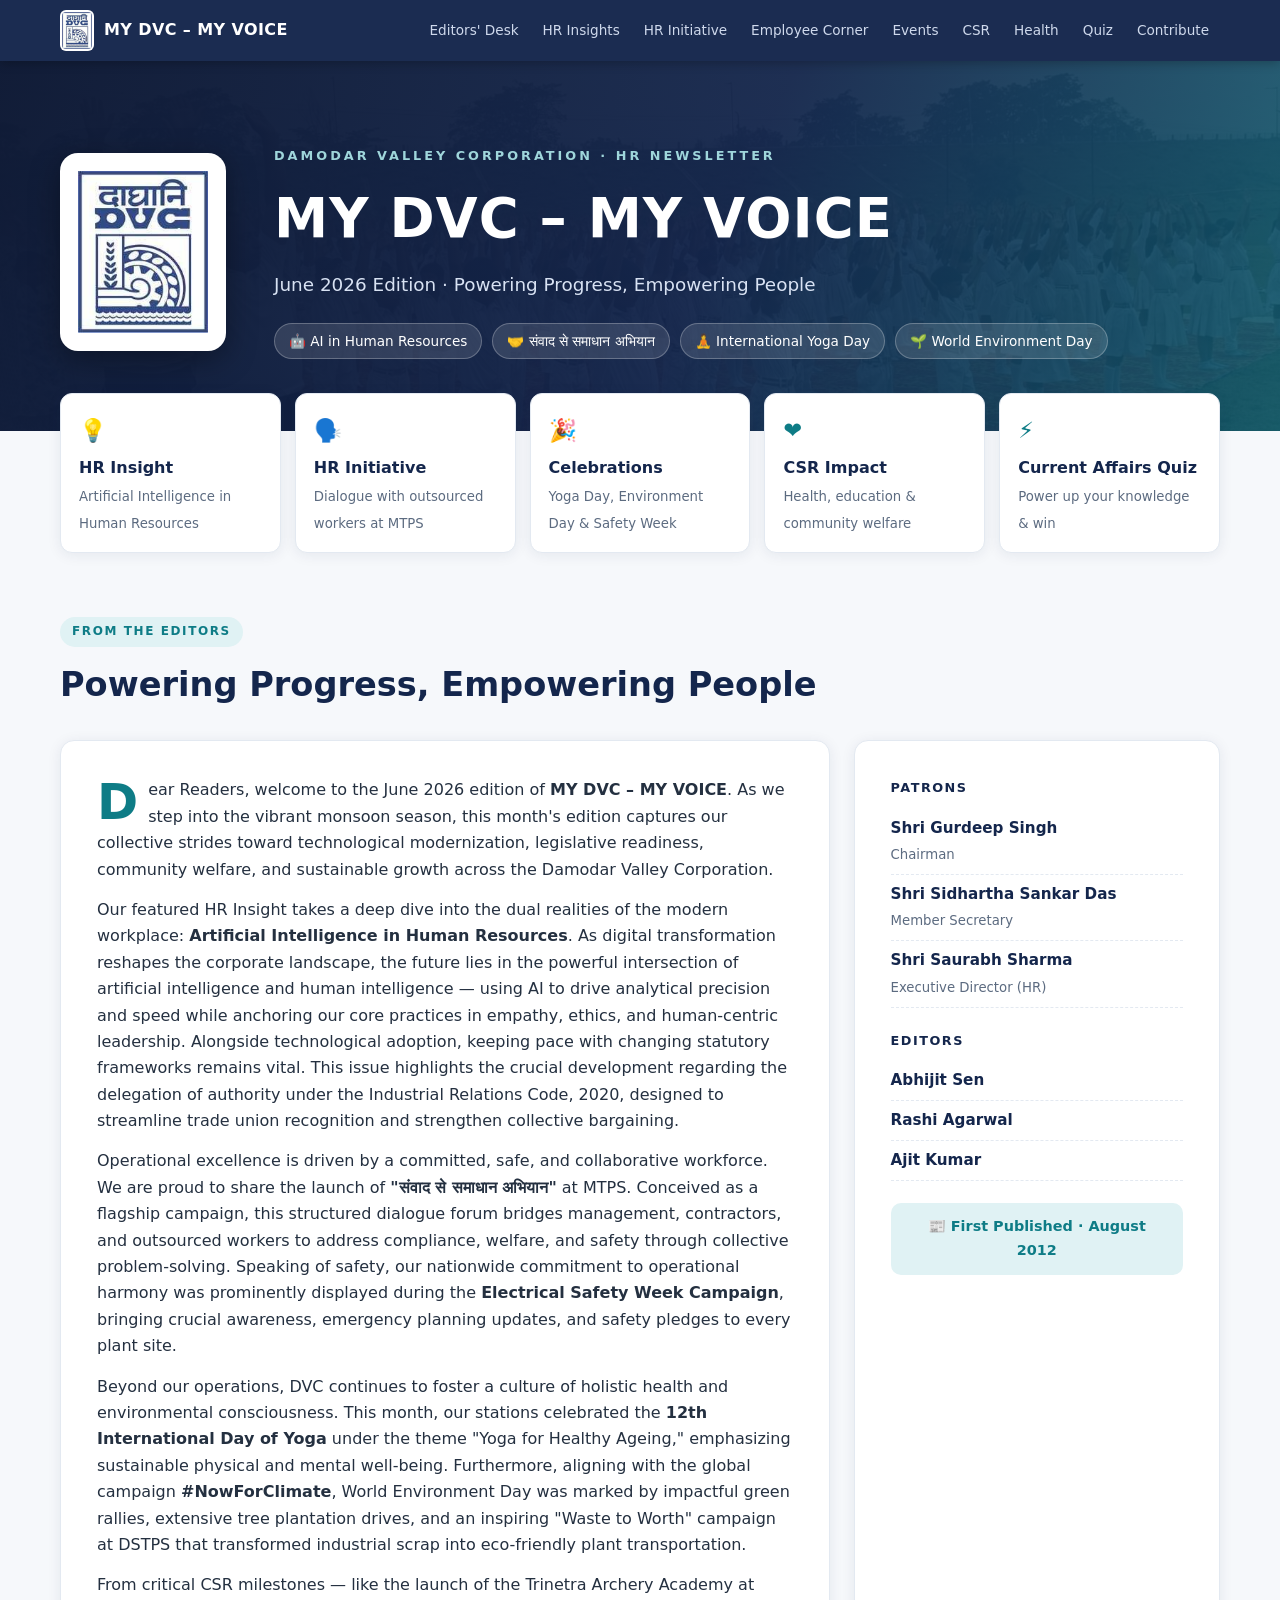
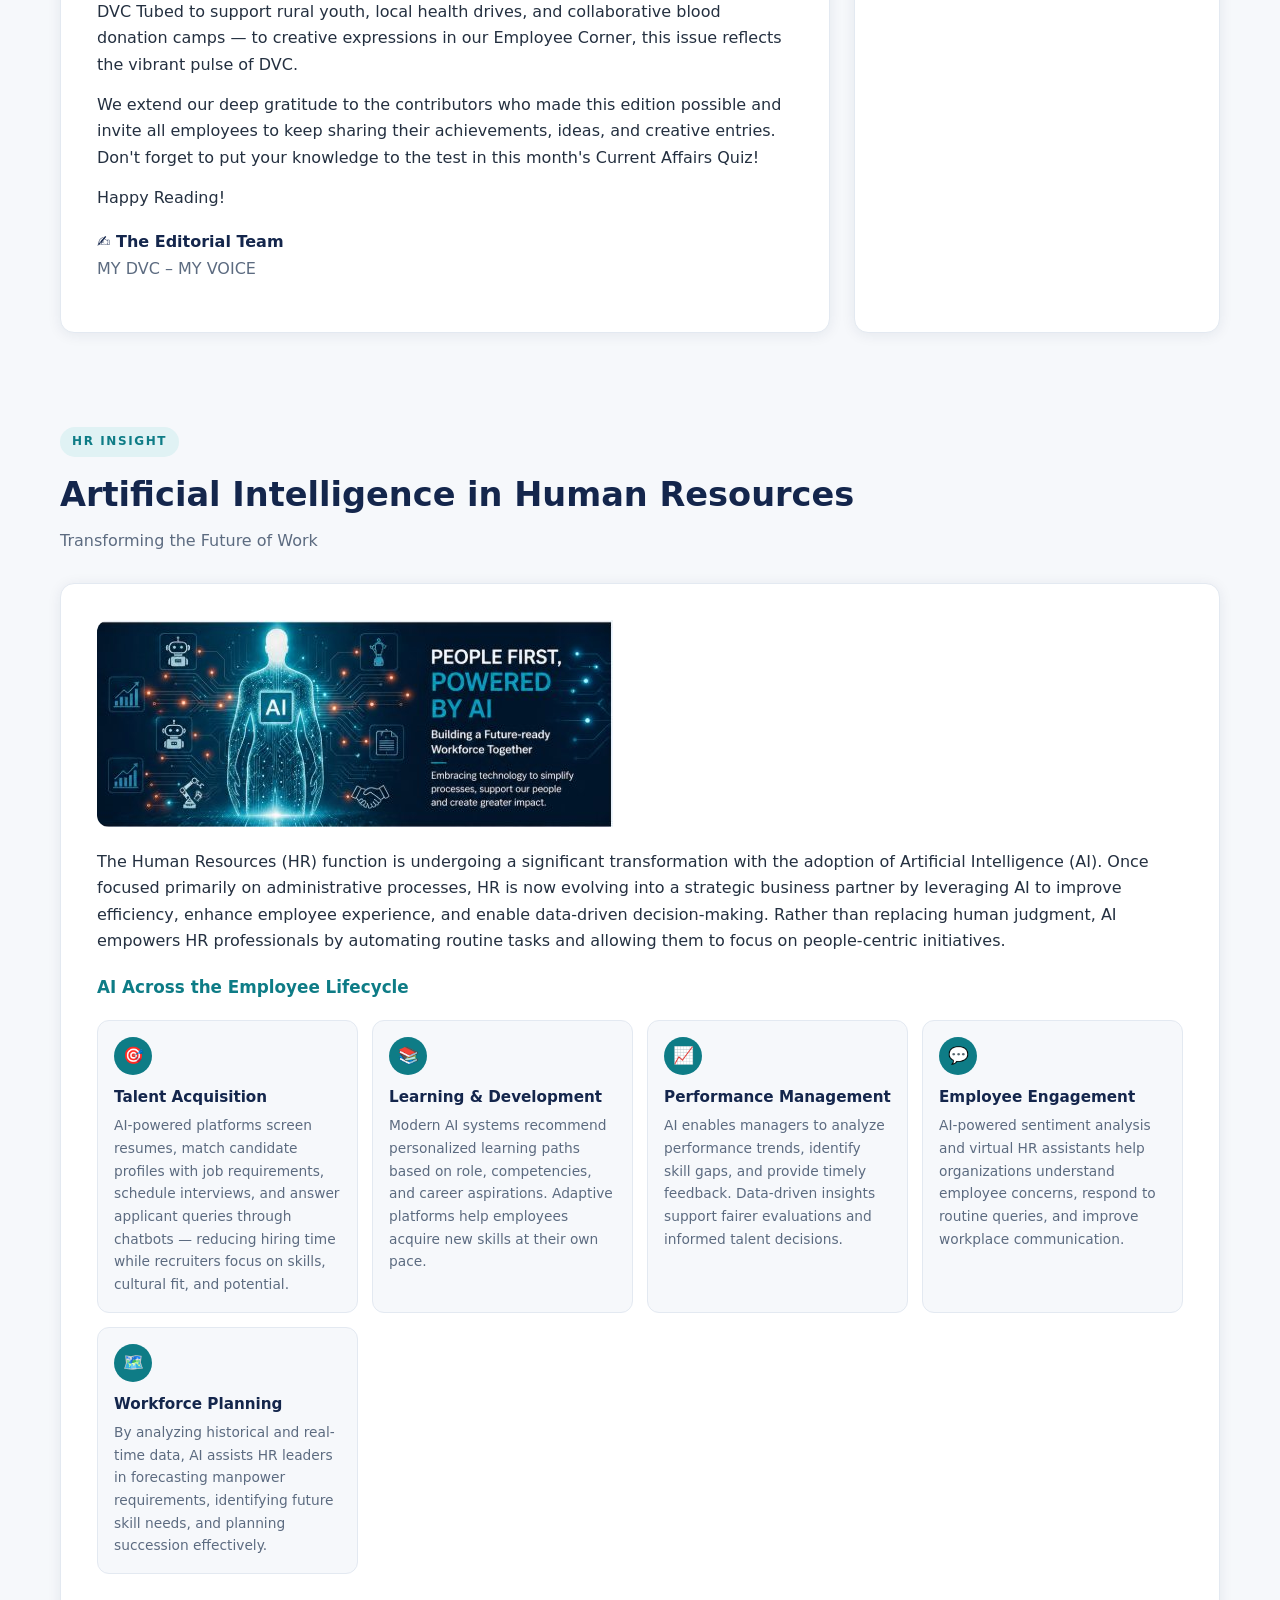
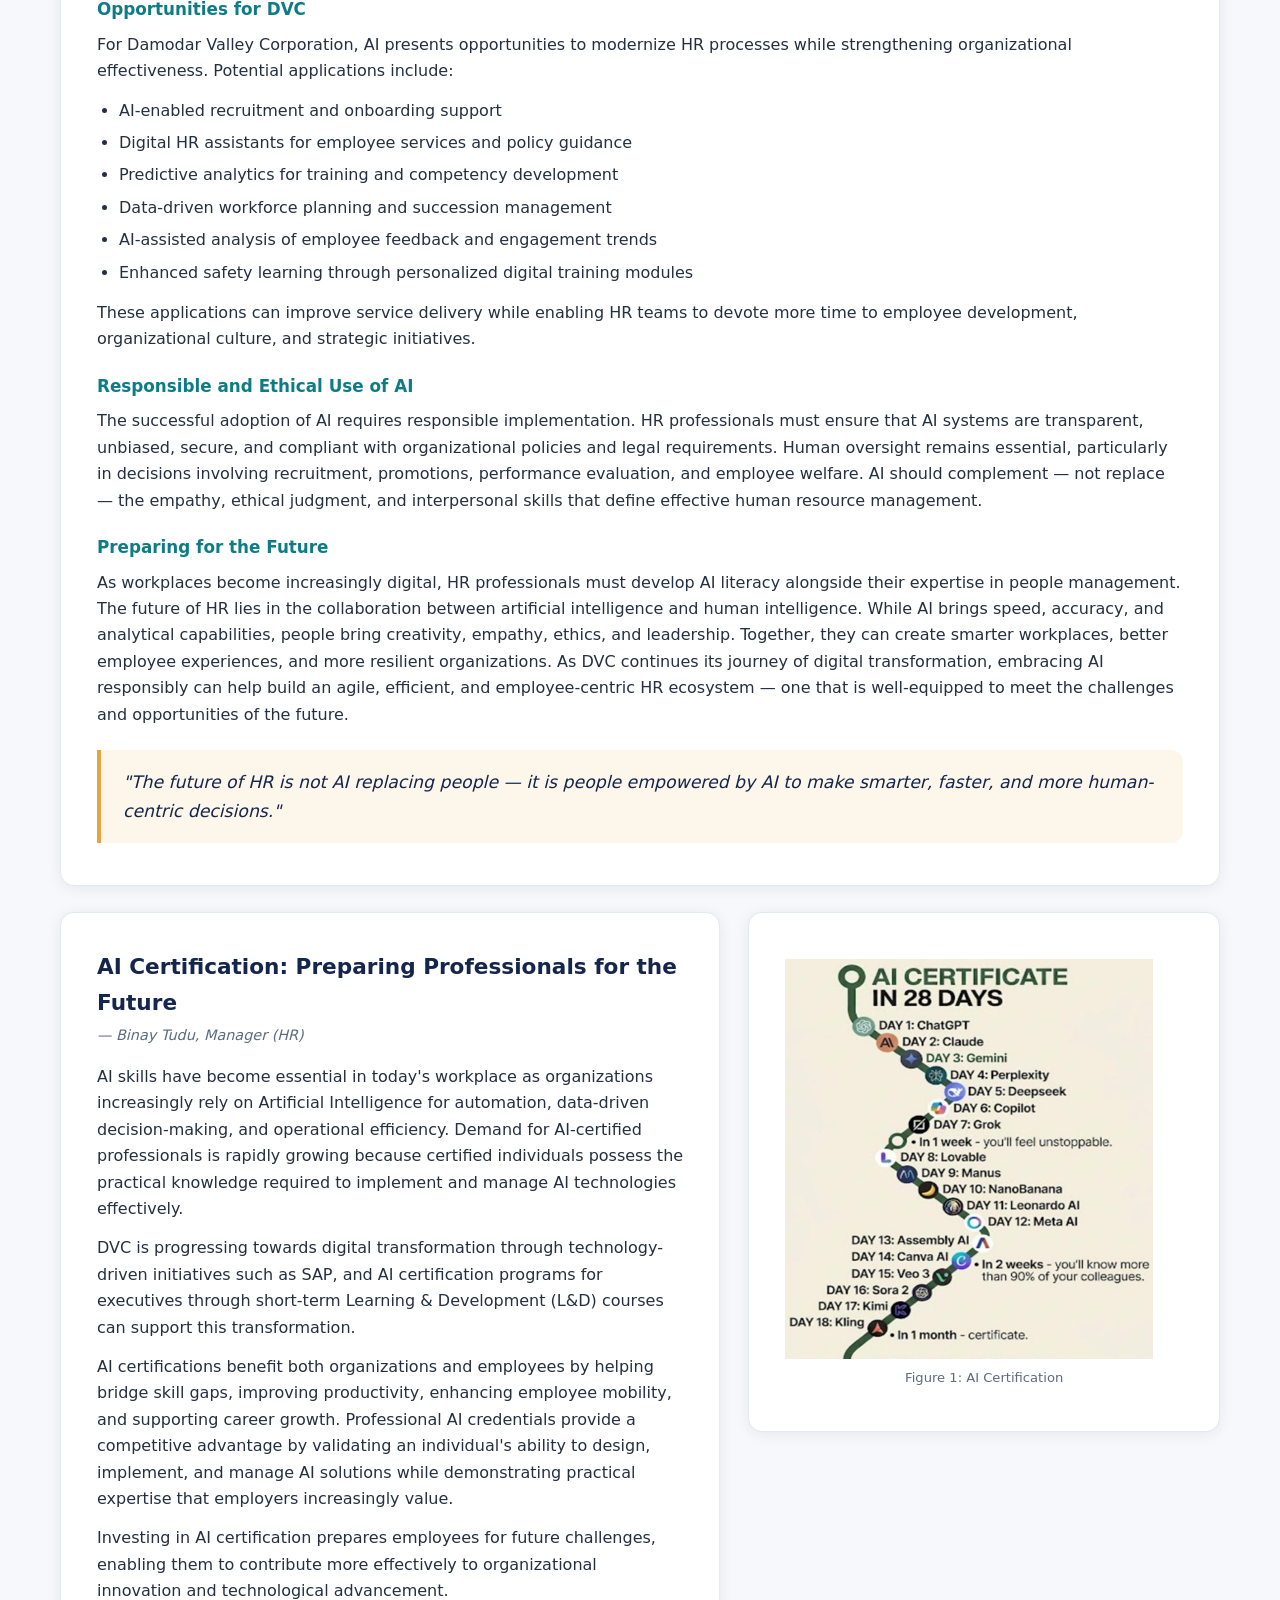
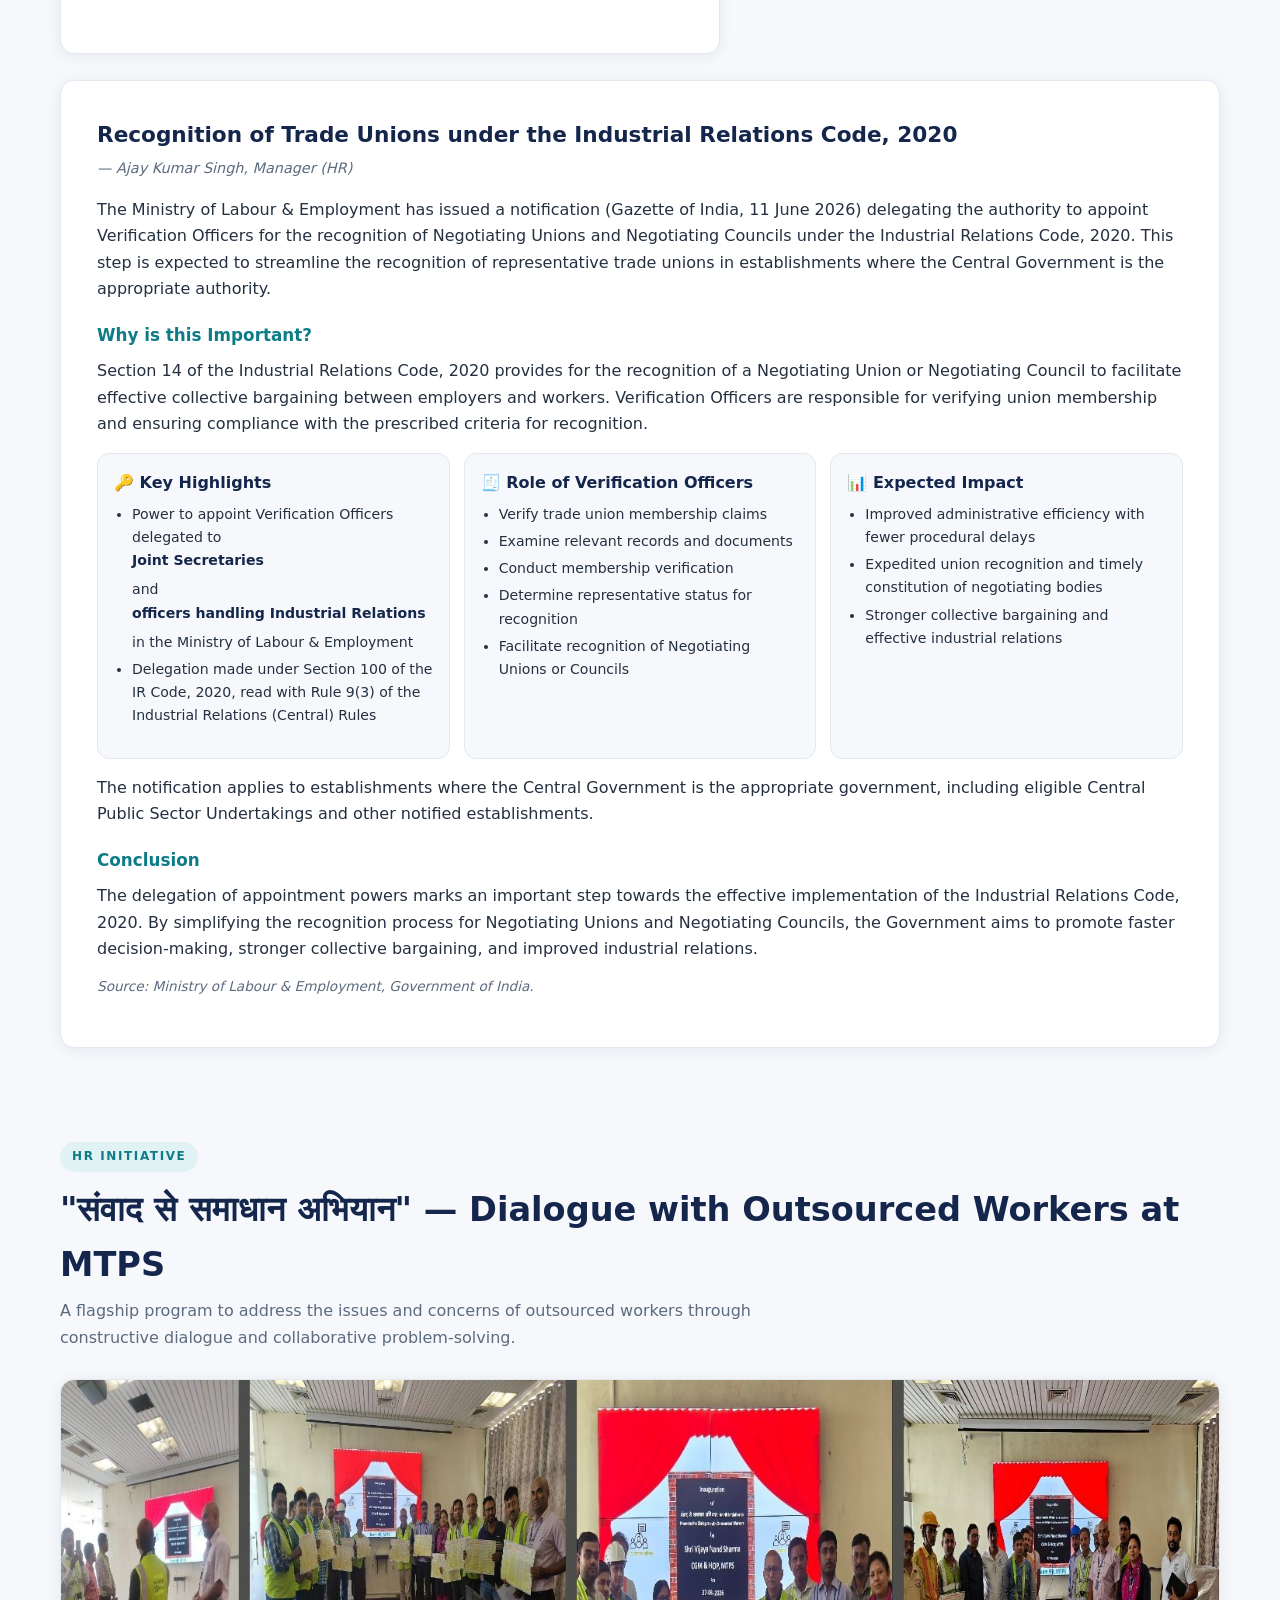
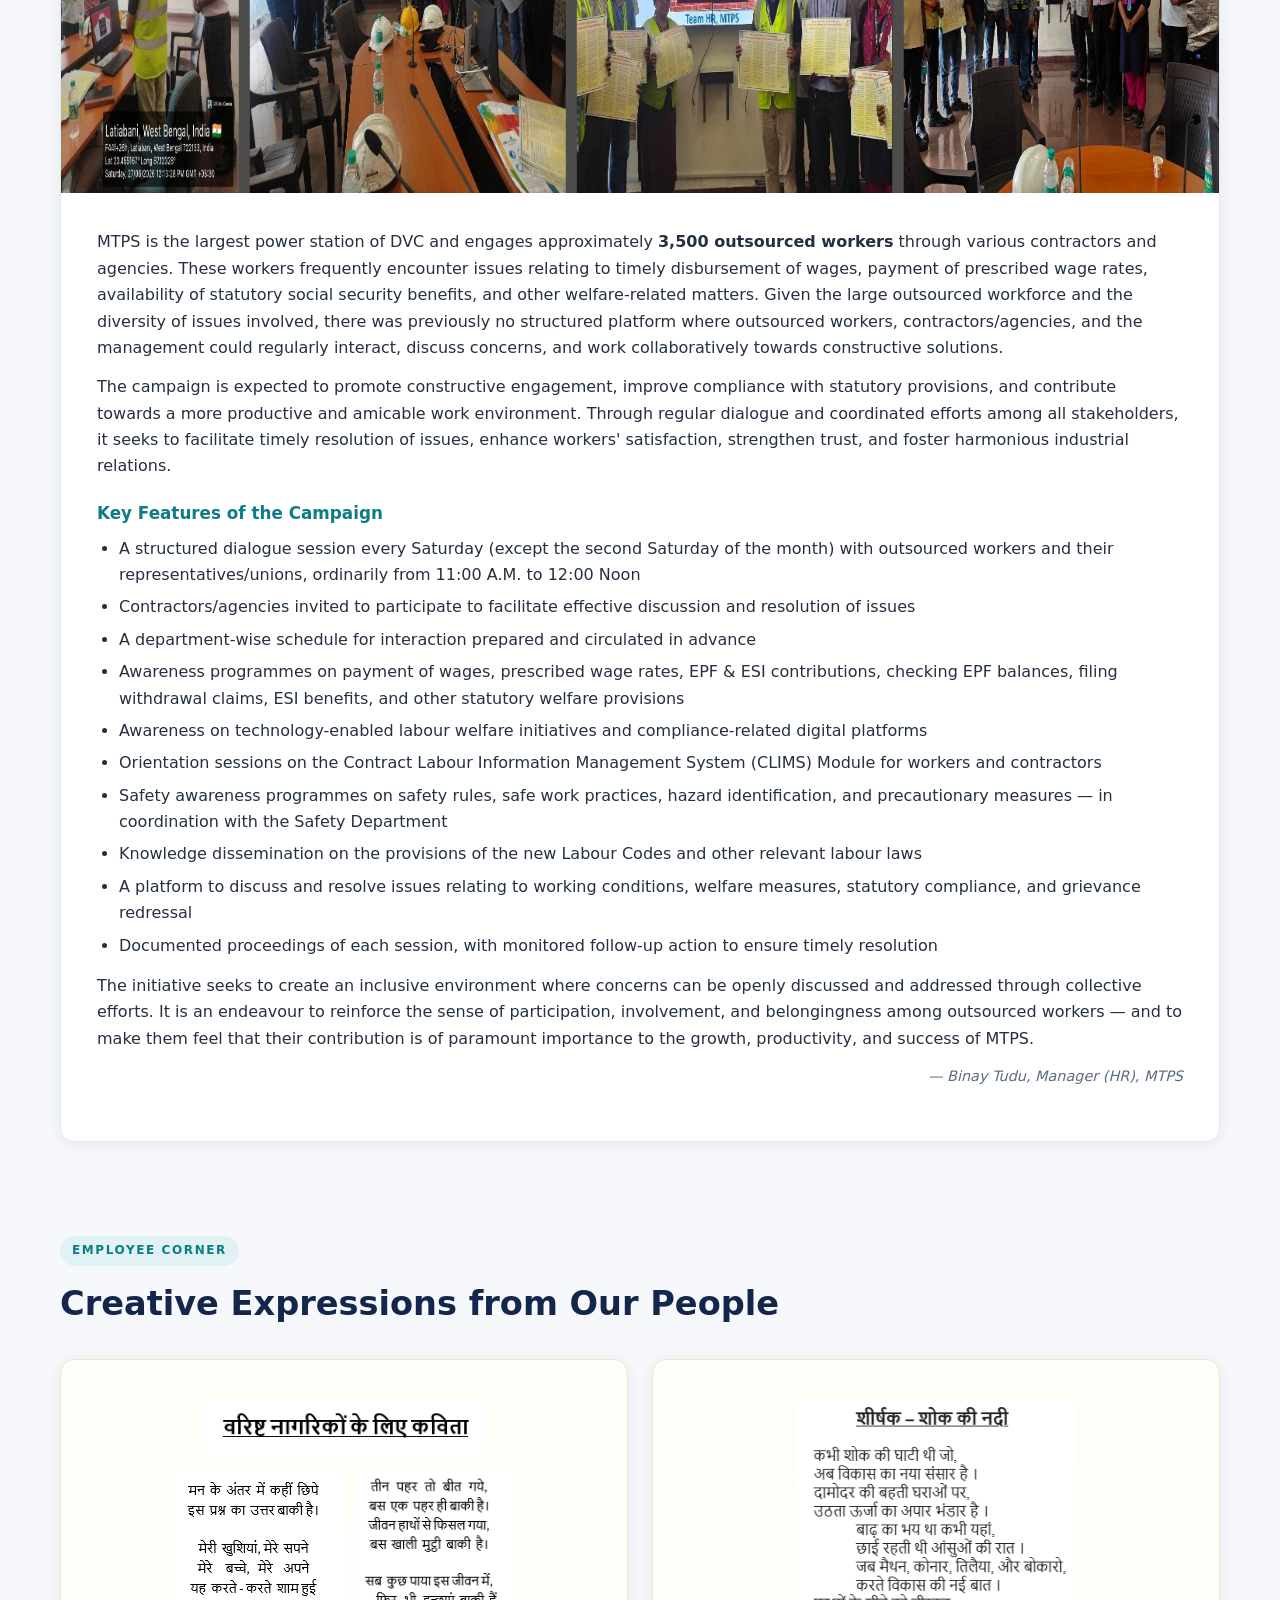
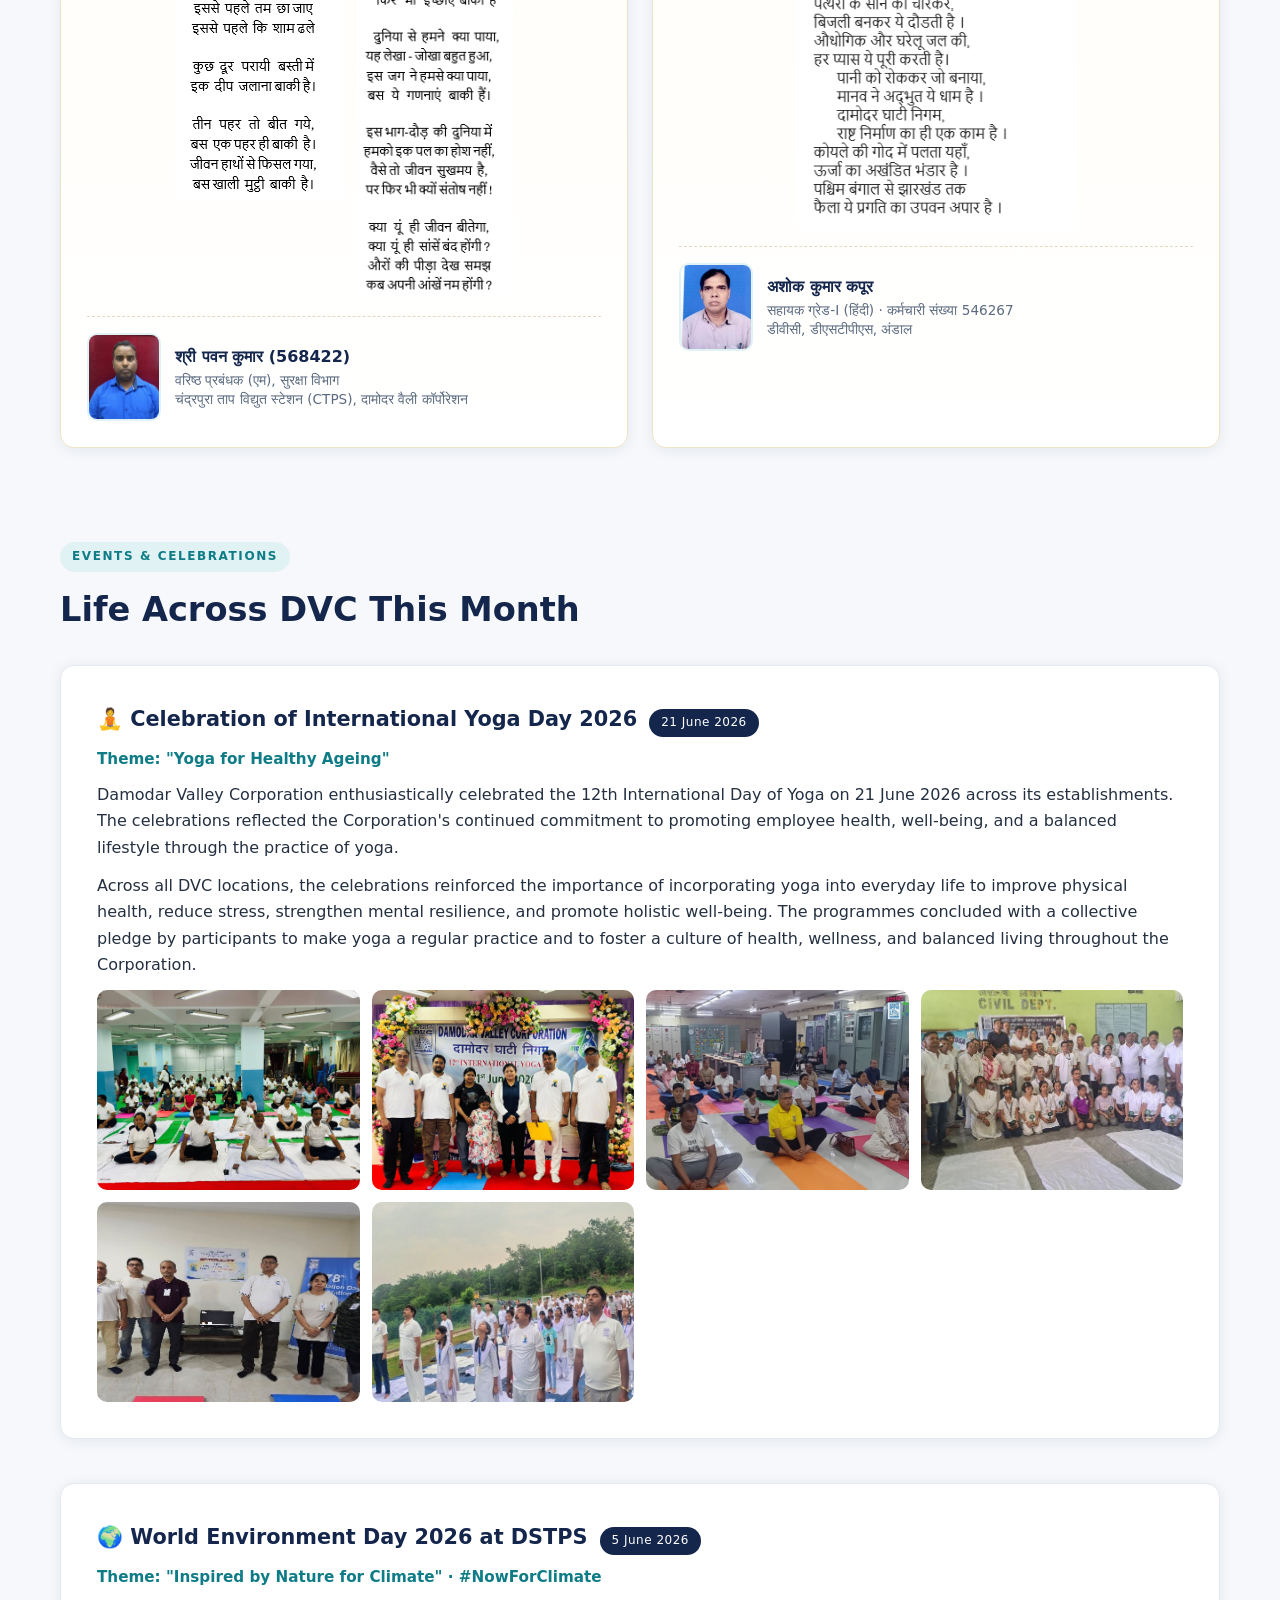
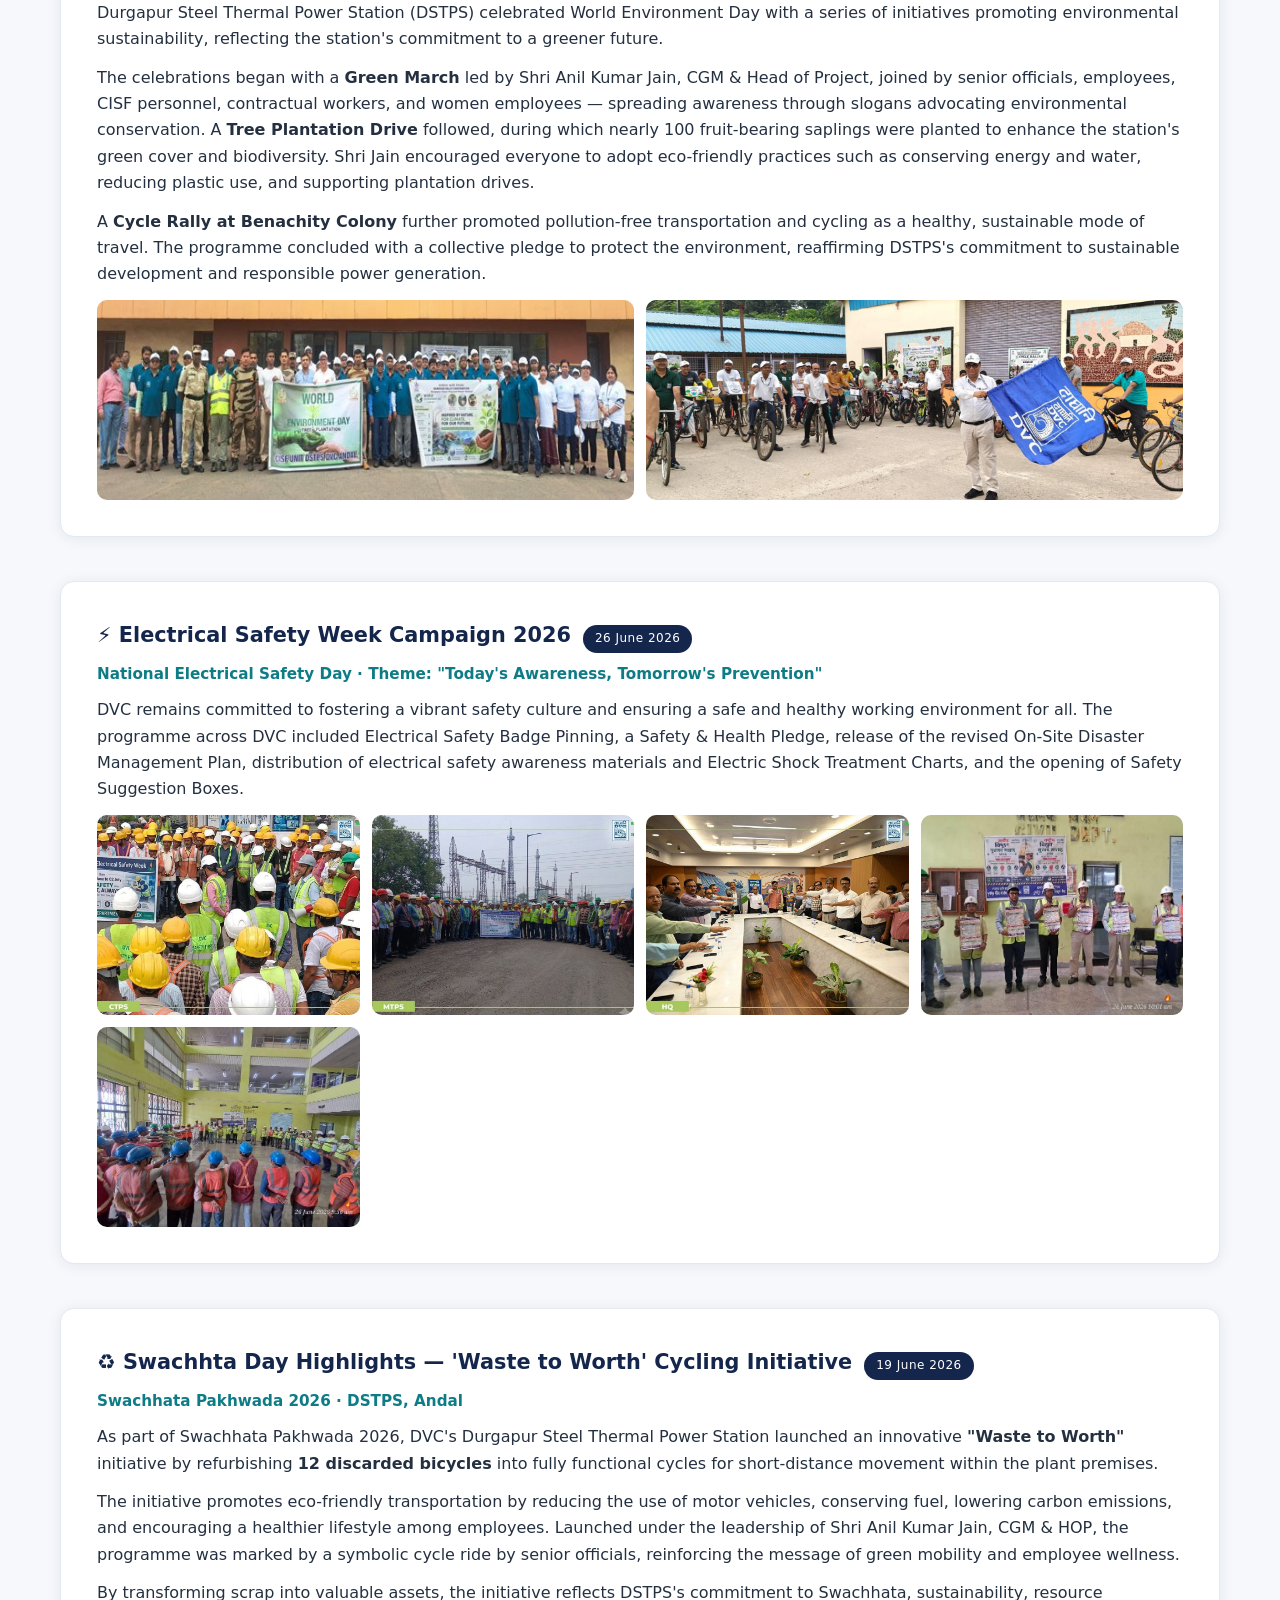
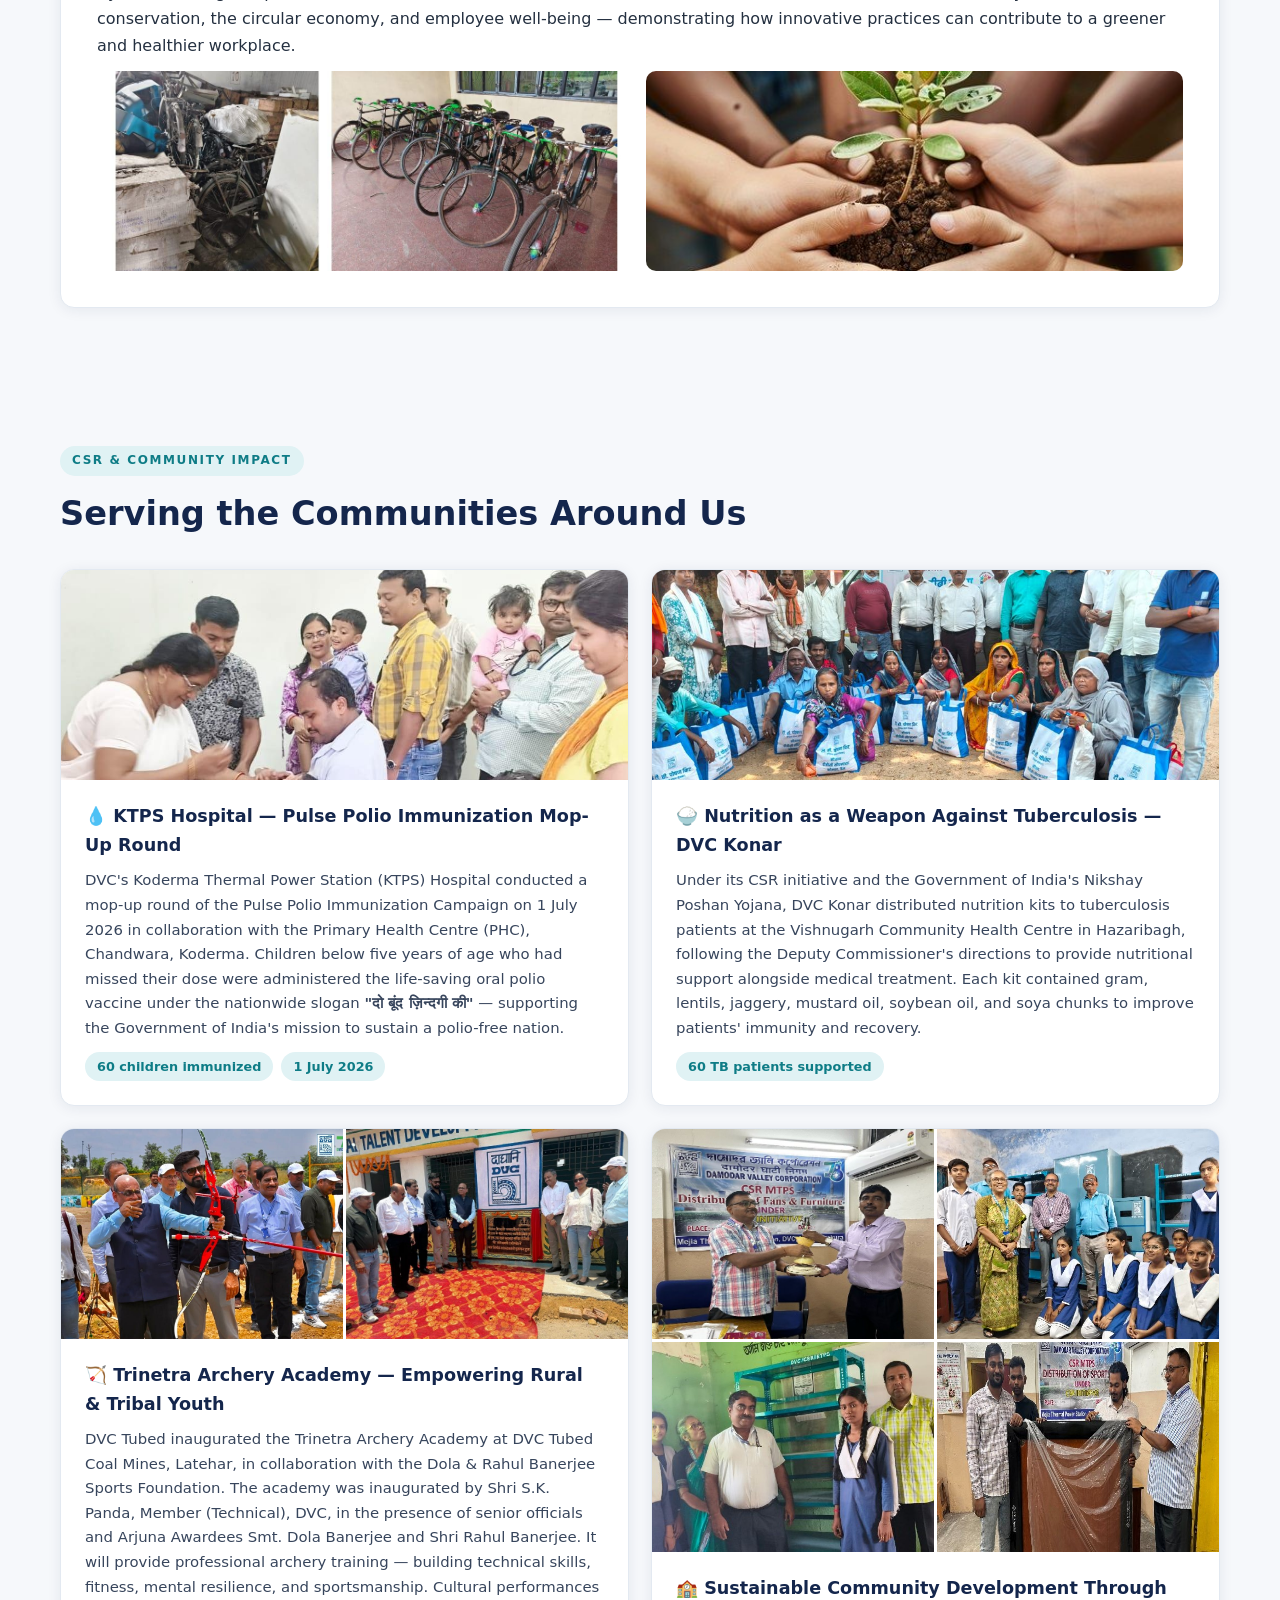
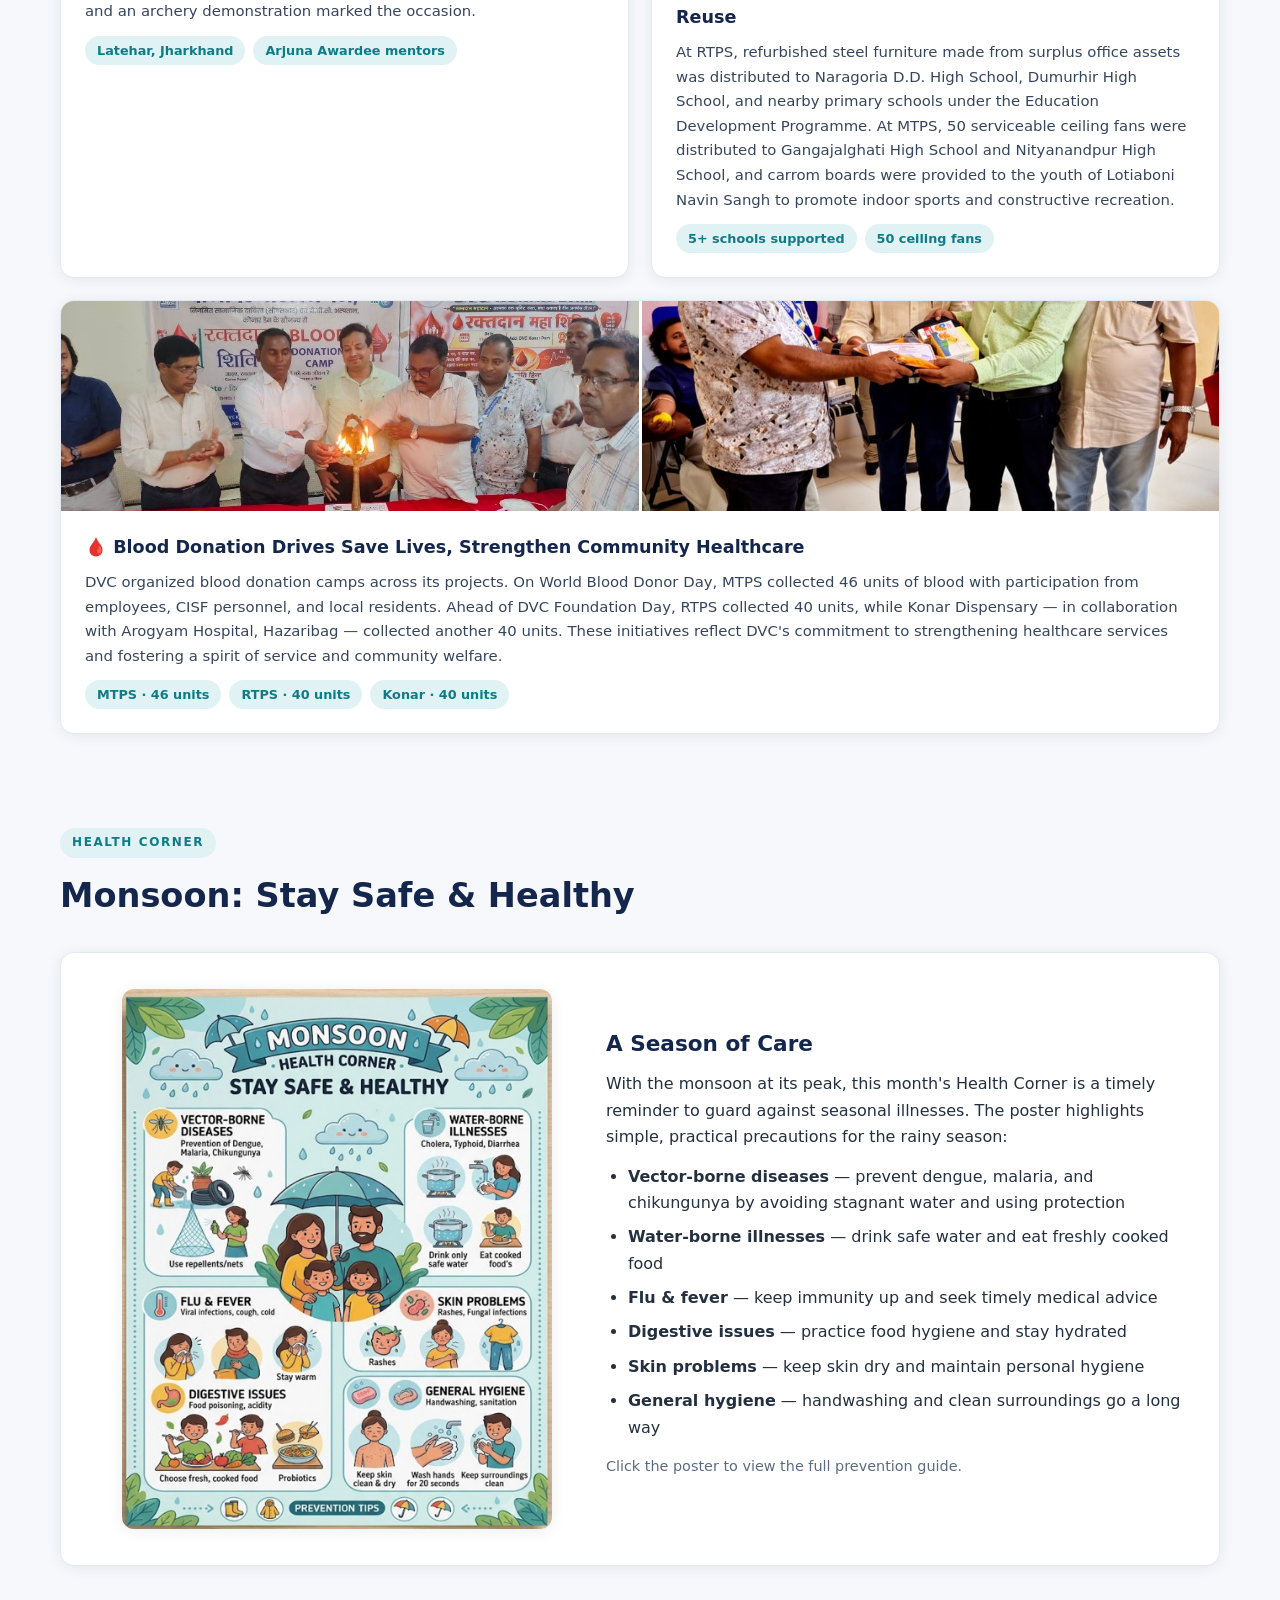
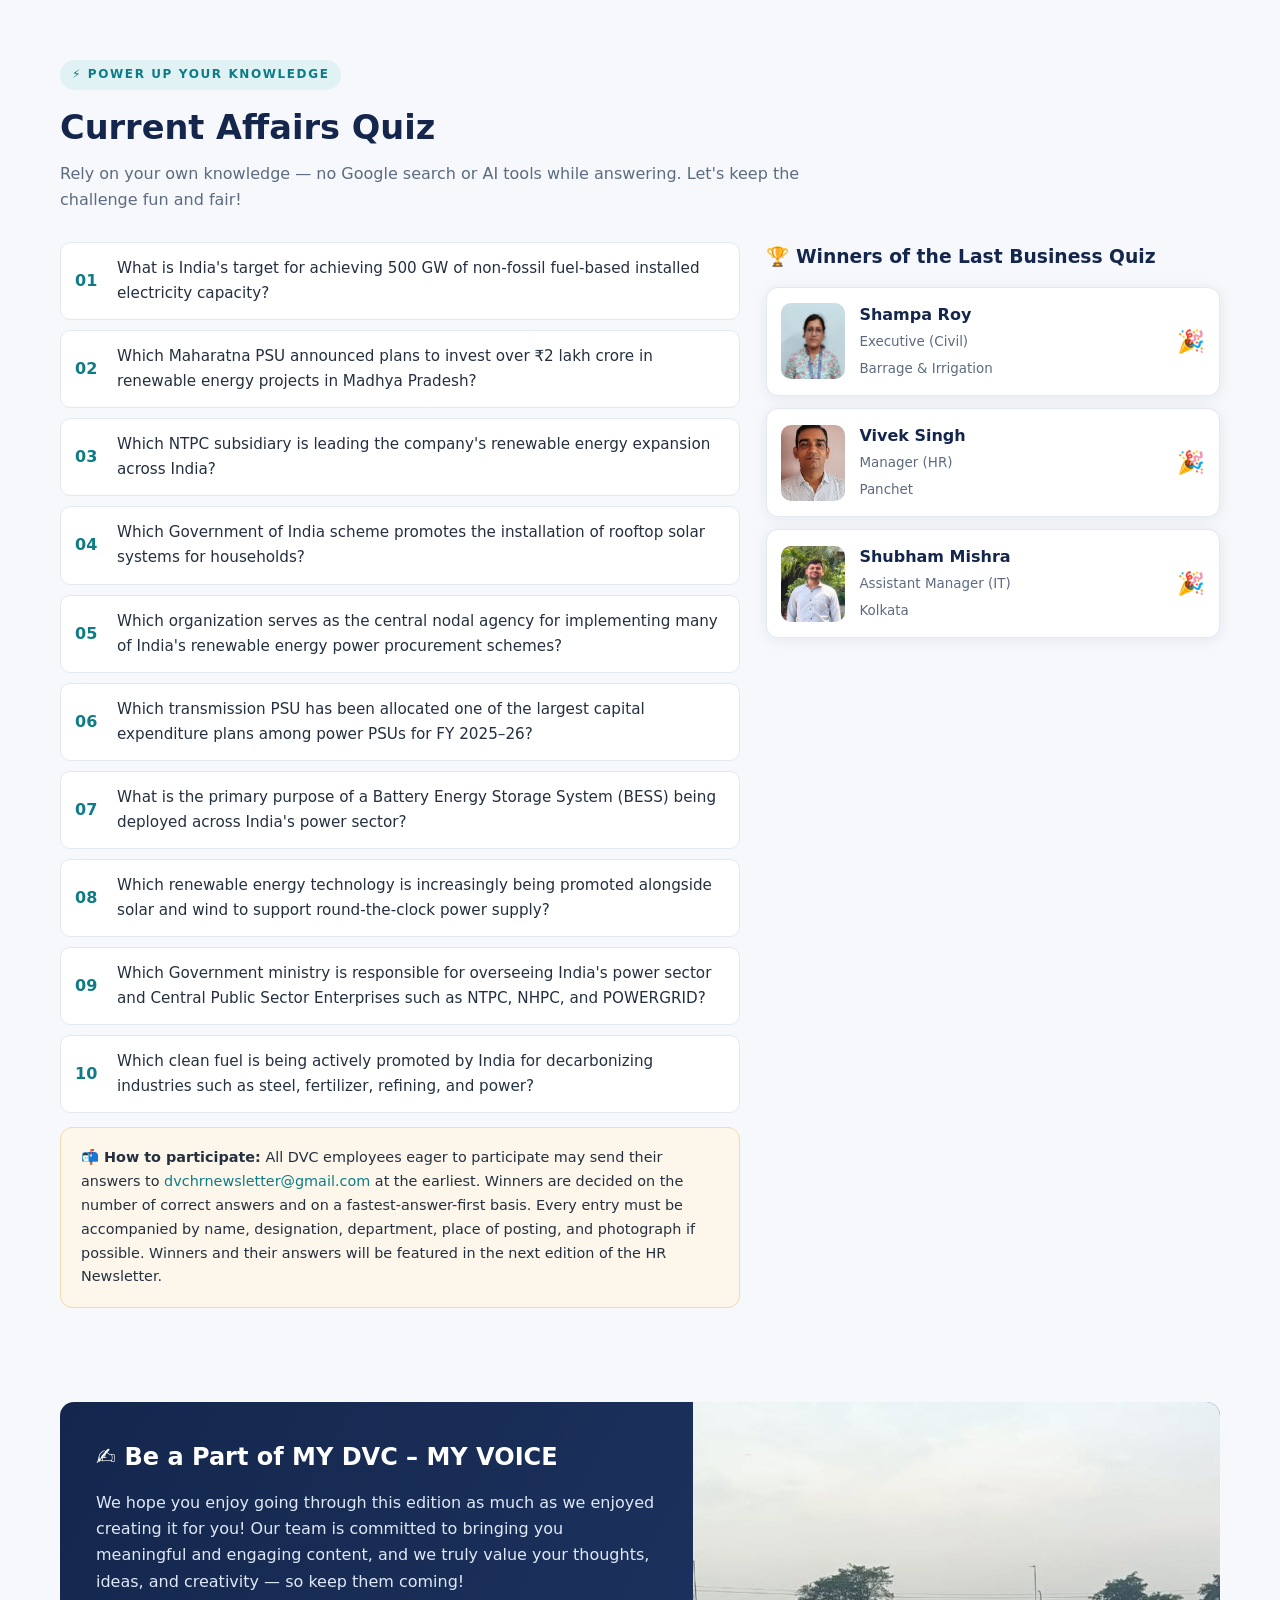
==== index.html @ a40d6ce3 "DVC HR Newsletter June 2026 website Co-Authored-By: Claude Fable 5 <noreply@anthropic.com>" ====
<!DOCTYPE html>
<html lang="en">
<head>
<meta charset="UTF-8">
<meta name="viewport" content="width=device-width, initial-scale=1.0">
<title>MY DVC – MY VOICE | HR Newsletter · June 2026</title>
<style>
  :root{
    --navy:#14264c;
    --navy-2:#1d3461;
    --teal:#0e7c86;
    --teal-light:#e0f2f4;
    --gold:#e8a33d;
    --ink:#243040;
    --muted:#5c6b80;
    --paper:#f6f8fb;
    --card:#ffffff;
    --line:#e3e9f1;
    --radius:14px;
    --shadow:0 2px 14px rgba(20,38,76,.08);
  }
  *{margin:0;padding:0;box-sizing:border-box}
  html{scroll-behavior:smooth}
  body{font-family:"Segoe UI",system-ui,-apple-system,Roboto,"Noto Sans",sans-serif;color:var(--ink);background:var(--paper);line-height:1.65}
  img{max-width:100%;display:block}
  a{color:var(--teal);text-decoration:none}
  a:hover{text-decoration:underline}
  section{scroll-margin-top:76px}

  /* ---------- NAV ---------- */
  .nav{position:sticky;top:0;z-index:50;background:rgba(20,38,76,.97);backdrop-filter:blur(6px);box-shadow:0 2px 10px rgba(0,0,0,.25)}
  .nav-inner{max-width:1200px;margin:0 auto;display:flex;align-items:center;gap:18px;padding:10px 20px}
  .nav-brand{display:flex;align-items:center;gap:10px;color:#fff;font-weight:700;letter-spacing:.4px;white-space:nowrap}
  .nav-brand img{width:34px;height:auto;border-radius:6px;background:#fff;padding:2px}
  .nav-links{display:flex;gap:2px;margin-left:auto;flex-wrap:wrap;justify-content:flex-end}
  .nav-links a{color:#cfd9ec;font-size:.85rem;padding:7px 11px;border-radius:8px;white-space:nowrap}
  .nav-links a:hover{background:rgba(255,255,255,.12);color:#fff;text-decoration:none}

  /* ---------- HERO ---------- */
  .hero{position:relative;color:#fff;overflow:hidden;background:var(--navy)}
  .hero-bg{position:absolute;inset:0;background:url("images/yoga-dstps.jpg") center 35%/cover no-repeat;opacity:.28;filter:saturate(.8)}
  .hero-grad{position:absolute;inset:0;background:linear-gradient(115deg,rgba(15,26,53,.96) 0%,rgba(20,38,76,.82) 55%,rgba(14,124,134,.55) 100%)}
  .hero-inner{position:relative;max-width:1200px;margin:0 auto;padding:84px 20px 72px;display:flex;gap:48px;align-items:center;flex-wrap:wrap}
  .hero-logo{background:#fff;border-radius:18px;padding:18px;box-shadow:0 8px 30px rgba(0,0,0,.35)}
  .hero-logo img{width:130px}
  .hero-text .kicker{text-transform:uppercase;letter-spacing:3px;font-size:.8rem;color:#9fd6db;font-weight:600}
  .hero-text h1{font-size:clamp(2.1rem,5vw,3.4rem);letter-spacing:1px;margin:8px 0 6px;font-weight:800}
  .hero-text .sub{font-size:1.15rem;color:#d8e2f3}
  .hero-badges{display:flex;gap:10px;margin-top:22px;flex-wrap:wrap}
  .hero-badges span{background:rgba(255,255,255,.12);border:1px solid rgba(255,255,255,.25);padding:6px 14px;border-radius:999px;font-size:.85rem}

  /* ---------- LAYOUT ---------- */
  .wrap{max-width:1200px;margin:0 auto;padding:0 20px}
  .section{padding:64px 0 30px}
  .section-head{margin-bottom:28px}
  .section-head .tag{display:inline-block;background:var(--teal-light);color:var(--teal);font-size:.75rem;font-weight:700;letter-spacing:1.6px;text-transform:uppercase;padding:5px 12px;border-radius:999px;margin-bottom:10px}
  .section-head h2{font-size:clamp(1.5rem,3vw,2.1rem);color:var(--navy);font-weight:800}
  .section-head p.lede{color:var(--muted);max-width:760px;margin-top:6px}

  .card{background:var(--card);border:1px solid var(--line);border-radius:var(--radius);box-shadow:var(--shadow)}
  .pad{padding:28px}
  @media(min-width:760px){.pad{padding:36px}}

  /* ---------- HIGHLIGHTS ---------- */
  .tiles{display:grid;grid-template-columns:repeat(auto-fit,minmax(200px,1fr));gap:14px;margin-top:-38px;position:relative;z-index:5}
  .tile{background:#fff;border:1px solid var(--line);border-radius:12px;padding:18px 18px 16px;box-shadow:var(--shadow);transition:transform .15s}
  .tile:hover{transform:translateY(-3px);text-decoration:none}
  .tile .t-ico{font-size:1.4rem}
  .tile b{display:block;color:var(--navy);margin:6px 0 2px}
  .tile span{font-size:.83rem;color:var(--muted)}

  /* ---------- EDITORS ---------- */
  .editors-grid{display:grid;gap:24px}
  @media(min-width:900px){.editors-grid{grid-template-columns:2.1fr 1fr}}
  .letter p{margin-bottom:14px}
  .letter .drop::first-letter{font-size:3.1em;font-weight:800;float:left;line-height:.85;padding:4px 10px 0 0;color:var(--teal)}
  .signoff{font-weight:700;color:var(--navy);margin-top:18px}
  .masthead h3{color:var(--navy);font-size:.8rem;text-transform:uppercase;letter-spacing:1.5px;margin-bottom:10px}
  .masthead ul{list-style:none;margin-bottom:22px}
  .masthead li{padding:7px 0;border-bottom:1px dashed var(--line)}
  .masthead li b{color:var(--navy);display:block;font-size:.95rem}
  .masthead li span{font-size:.83rem;color:var(--muted)}
  .masthead .since{background:var(--teal-light);border-radius:10px;padding:12px 16px;font-size:.9rem;color:var(--teal);font-weight:600;text-align:center}

  /* ---------- ARTICLES ---------- */
  .article h3{color:var(--navy);font-size:1.35rem;margin-bottom:4px}
  .article .byline{color:var(--muted);font-size:.9rem;margin-bottom:16px;font-style:italic}
  .article p{margin-bottom:13px}
  .article h4{color:var(--teal);margin:20px 0 8px;font-size:1.05rem}
  .article ul{margin:0 0 14px 22px}
  .article li{margin-bottom:6px}
  .banner-img{border-radius:12px;overflow:hidden;margin-bottom:22px}
  .lifecycle{display:grid;grid-template-columns:repeat(auto-fit,minmax(210px,1fr));gap:14px;margin:18px 0 22px}
  .life-card{background:var(--paper);border:1px solid var(--line);border-radius:12px;padding:16px}
  .life-card .ico{width:38px;height:38px;border-radius:50%;background:var(--teal);color:#fff;display:flex;align-items:center;justify-content:center;font-size:1.05rem;margin-bottom:10px}
  .life-card b{color:var(--navy);display:block;margin-bottom:4px;font-size:.95rem}
  .life-card p{font-size:.86rem;color:var(--muted);margin:0}
  .pullquote{border-left:4px solid var(--gold);background:#fdf6ea;padding:18px 22px;border-radius:0 12px 12px 0;font-size:1.08rem;font-style:italic;color:var(--navy);margin:22px 0 6px}
  .fig{max-width:420px;margin:10px auto 6px}
  .fig figcaption{text-align:center;font-size:.82rem;color:var(--muted);padding-top:8px}
  .two-col{display:grid;gap:28px;align-items:start}
  @media(min-width:900px){.two-col{grid-template-columns:1.4fr 1fr}}

  .keypoints{display:grid;grid-template-columns:repeat(auto-fit,minmax(230px,1fr));gap:14px;margin:16px 0}
  .kp{background:var(--paper);border:1px solid var(--line);border-radius:12px;padding:16px}
  .kp b{color:var(--navy);display:block;margin-bottom:6px}
  .kp ul{margin-left:18px}
  .kp li{font-size:.88rem;margin-bottom:4px}

  /* ---------- GALLERIES ---------- */
  .gallery{display:grid;gap:12px;grid-template-columns:repeat(auto-fit,minmax(240px,1fr))}
  .gallery a{border-radius:10px;overflow:hidden;display:block;position:relative;background:#dde5ef}
  .gallery img{width:100%;height:200px;object-fit:cover;transition:transform .25s;cursor:zoom-in}
  .gallery a:hover img{transform:scale(1.04)}
  .gallery.tall img{height:250px}

  /* ---------- EVENT BLOCKS ---------- */
  .event{margin-bottom:44px}
  .event-head{display:flex;align-items:baseline;gap:12px;flex-wrap:wrap;margin-bottom:6px}
  .event-head h3{color:var(--navy);font-size:1.3rem}
  .event-head .date{background:var(--navy);color:#fff;font-size:.75rem;padding:4px 12px;border-radius:999px;letter-spacing:.5px}
  .event .theme{color:var(--teal);font-weight:600;font-size:.95rem;margin-bottom:10px}
  .event p{margin-bottom:12px}

  /* ---------- EMPLOYEE CORNER ---------- */
  .poems{display:grid;gap:24px}
  @media(min-width:960px){.poems{grid-template-columns:1fr 1fr}}
  .poem-card{background:linear-gradient(180deg,#fffdf7,#fff);border:1px solid #eee3c8;border-radius:var(--radius);padding:26px;box-shadow:var(--shadow)}
  .poem-imgs{display:flex;gap:14px;justify-content:center;flex-wrap:wrap;margin:14px 0}
  .poem-imgs img{max-height:430px;width:auto;border-radius:8px}
  .poet{display:flex;gap:14px;align-items:center;margin-top:16px;border-top:1px dashed #e3d9bd;padding-top:16px}
  .poet img{width:74px;height:88px;object-fit:cover;border-radius:10px;border:2px solid var(--teal-light)}
  .poet b{color:var(--navy);display:block}
  .poet span{font-size:.85rem;color:var(--muted);display:block;line-height:1.45}

  /* ---------- CSR ---------- */
  .csr-grid{display:grid;gap:22px}
  @media(min-width:860px){.csr-grid{grid-template-columns:1fr 1fr}}
  .csr-card{background:#fff;border:1px solid var(--line);border-radius:var(--radius);overflow:hidden;box-shadow:var(--shadow);display:flex;flex-direction:column}
  .csr-card .csr-media{display:grid;grid-template-columns:1fr 1fr;gap:3px}
  .csr-card .csr-media.single{grid-template-columns:1fr}
  .csr-card .csr-media a{display:block}
  .csr-card .csr-media img{height:210px;width:100%;object-fit:cover;cursor:zoom-in}
  .csr-card .csr-body{padding:22px 24px 24px}
  .csr-card h3{color:var(--navy);font-size:1.1rem;margin-bottom:8px}
  .csr-card p{font-size:.93rem;color:#37455c}
  .stat-chips{display:flex;gap:8px;flex-wrap:wrap;margin-top:12px}
  .stat-chips span{background:var(--teal-light);color:var(--teal);font-weight:700;font-size:.8rem;padding:4px 12px;border-radius:999px}

  /* ---------- HEALTH ---------- */
  .health-flex{display:grid;gap:28px;align-items:center}
  @media(min-width:860px){.health-flex{grid-template-columns:1fr 1.2fr}}
  .health-poster{max-width:430px;margin:0 auto;border-radius:12px;overflow:hidden;box-shadow:var(--shadow)}
  .health-tips li{margin-bottom:8px}

  /* ---------- QUIZ ---------- */
  .quiz-wrap{display:grid;gap:26px}
  @media(min-width:960px){.quiz-wrap{grid-template-columns:1.5fr 1fr}}
  .quiz-list{counter-reset:q;list-style:none}
  .quiz-list li{counter-increment:q;position:relative;padding:13px 16px 13px 56px;background:#fff;border:1px solid var(--line);border-radius:10px;margin-bottom:10px;font-size:.95rem}
  .quiz-list li::before{content:counter(q,decimal-leading-zero);position:absolute;left:14px;top:50%;transform:translateY(-50%);font-weight:800;color:var(--teal);font-size:1rem}
  .quiz-rules{background:#fdf6ea;border:1px solid #efdbb2;border-radius:12px;padding:18px 20px;font-size:.9rem;margin-top:14px}
  .winners h3{color:var(--navy);margin-bottom:14px}
  .winner{display:flex;gap:14px;align-items:center;background:#fff;border:1px solid var(--line);border-radius:12px;padding:14px;margin-bottom:12px;box-shadow:var(--shadow)}
  .winner img{width:64px;height:76px;object-fit:cover;border-radius:10px}
  .winner b{color:var(--navy);display:block}
  .winner span{font-size:.84rem;color:var(--muted)}
  .winner .medal{margin-left:auto;font-size:1.4rem}

  /* ---------- CONTRIBUTE / FOOTER ---------- */
  .contrib{background:linear-gradient(120deg,var(--navy) 0%,var(--navy-2) 60%,var(--teal) 130%);color:#dfe8f6;border-radius:var(--radius);overflow:hidden}
  .contrib-grid{display:grid;gap:0}
  @media(min-width:900px){.contrib-grid{grid-template-columns:1.2fr 1fr}}
  .contrib .pad h2{color:#fff;margin-bottom:12px;font-size:1.5rem}
  .contrib ul{list-style:none;margin:14px 0}
  .contrib li{padding:6px 0 6px 26px;position:relative;font-size:.94rem}
  .contrib li::before{content:"✦";position:absolute;left:2px;color:var(--gold)}
  .contrib .email{display:inline-block;background:#fff;color:var(--navy);font-weight:700;padding:10px 20px;border-radius:999px;margin-top:10px}
  .contrib .email:hover{text-decoration:none;background:var(--gold);color:#fff}
  .contrib-photo{min-height:280px;background:url("images/yoga-dstps.jpg") center/cover;display:flex;flex-direction:column;justify-content:flex-end}
  .contrib-photo figcaption{background:rgba(15,26,53,.75);color:#cfd9ec;font-size:.8rem;padding:6px 14px;text-align:right}
  footer{background:#0f1a35;color:#8fa1c0;padding:34px 20px;text-align:center;font-size:.85rem;margin-top:70px}
  footer .values{max-width:760px;margin:0 auto 20px;background:#fff;border-radius:12px;padding:10px}
  footer .foot-title{color:#fff;font-weight:700;letter-spacing:1px;margin-bottom:6px}
  footer .disclaimer{margin-top:14px;font-size:.78rem;opacity:.75}

  /* ---------- LIGHTBOX ---------- */
  dialog.lightbox{border:none;background:rgba(10,16,32,.92);padding:0;max-width:92vw;max-height:92vh;border-radius:12px;outline:none}
  dialog.lightbox::backdrop{background:rgba(8,12,24,.8)}
  dialog.lightbox img{max-width:92vw;max-height:86vh;width:auto;height:auto;object-fit:contain;margin:0 auto}
  dialog.lightbox .close{position:absolute;top:8px;right:12px;background:none;border:none;color:#fff;font-size:1.8rem;cursor:pointer;line-height:1}
  .caption-bar{color:#cbd6ea;text-align:center;font-size:.85rem;padding:8px 16px}
</style>
</head>
<body>

<!-- ================= NAV ================= -->
<nav class="nav">
  <div class="nav-inner">
    <a class="nav-brand" href="#top" style="text-decoration:none">
      <img src="images/dvc-logo.jpg" alt="DVC logo">
      MY DVC – MY VOICE
    </a>
    <div class="nav-links">
      <a href="#editors">Editors' Desk</a>
      <a href="#insights">HR Insights</a>
      <a href="#initiative">HR Initiative</a>
      <a href="#employee-corner">Employee Corner</a>
      <a href="#events">Events</a>
      <a href="#csr">CSR</a>
      <a href="#health">Health</a>
      <a href="#quiz">Quiz</a>
      <a href="#contribute">Contribute</a>
    </div>
  </div>
</nav>

<!-- ================= HERO ================= -->
<header class="hero" id="top">
  <div class="hero-bg"></div>
  <div class="hero-grad"></div>
  <div class="hero-inner">
    <div class="hero-logo"><img src="images/dvc-logo.jpg" alt="Damodar Valley Corporation logo"></div>
    <div class="hero-text">
      <div class="kicker">Damodar Valley Corporation · HR Newsletter</div>
      <h1>MY DVC – MY VOICE</h1>
      <div class="sub">June 2026 Edition · Powering Progress, Empowering People</div>
      <div class="hero-badges">
        <span>🤖 AI in Human Resources</span>
        <span>🤝 संवाद से समाधान अभियान</span>
        <span>🧘 International Yoga Day</span>
        <span>🌱 World Environment Day</span>
      </div>
    </div>
  </div>
</header>

<!-- ================= HIGHLIGHT TILES ================= -->
<div class="wrap">
  <div class="tiles">
    <a class="tile" href="#insights"><div class="t-ico">💡</div><b>HR Insight</b><span>Artificial Intelligence in Human Resources</span></a>
    <a class="tile" href="#initiative"><div class="t-ico">🗣️</div><b>HR Initiative</b><span>Dialogue with outsourced workers at MTPS</span></a>
    <a class="tile" href="#events"><div class="t-ico">🎉</div><b>Celebrations</b><span>Yoga Day, Environment Day &amp; Safety Week</span></a>
    <a class="tile" href="#csr"><div class="t-ico">❤️</div><b>CSR Impact</b><span>Health, education &amp; community welfare</span></a>
    <a class="tile" href="#quiz"><div class="t-ico">⚡</div><b>Current Affairs Quiz</b><span>Power up your knowledge &amp; win</span></a>
  </div>
</div>

<!-- ================= FROM THE EDITORS ================= -->
<section class="section" id="editors">
  <div class="wrap">
    <div class="section-head">
      <span class="tag">From the Editors</span>
      <h2>Powering Progress, Empowering People</h2>
    </div>
    <div class="editors-grid">
      <div class="card pad letter">
        <p class="drop">Dear Readers, welcome to the June 2026 edition of <b>MY DVC – MY VOICE</b>. As we step into the vibrant monsoon season, this month's edition captures our collective strides toward technological modernization, legislative readiness, community welfare, and sustainable growth across the Damodar Valley Corporation.</p>
        <p>Our featured HR Insight takes a deep dive into the dual realities of the modern workplace: <b>Artificial Intelligence in Human Resources</b>. As digital transformation reshapes the corporate landscape, the future lies in the powerful intersection of artificial intelligence and human intelligence — using AI to drive analytical precision and speed while anchoring our core practices in empathy, ethics, and human-centric leadership. Alongside technological adoption, keeping pace with changing statutory frameworks remains vital. This issue highlights the crucial development regarding the delegation of authority under the Industrial Relations Code, 2020, designed to streamline trade union recognition and strengthen collective bargaining.</p>
        <p>Operational excellence is driven by a committed, safe, and collaborative workforce. We are proud to share the launch of <b>"संवाद से समाधान अभियान"</b> at MTPS. Conceived as a flagship campaign, this structured dialogue forum bridges management, contractors, and outsourced workers to address compliance, welfare, and safety through collective problem-solving. Speaking of safety, our nationwide commitment to operational harmony was prominently displayed during the <b>Electrical Safety Week Campaign</b>, bringing crucial awareness, emergency planning updates, and safety pledges to every plant site.</p>
        <p>Beyond our operations, DVC continues to foster a culture of holistic health and environmental consciousness. This month, our stations celebrated the <b>12th International Day of Yoga</b> under the theme "Yoga for Healthy Ageing," emphasizing sustainable physical and mental well-being. Furthermore, aligning with the global campaign <b>#NowForClimate</b>, World Environment Day was marked by impactful green rallies, extensive tree plantation drives, and an inspiring "Waste to Worth" campaign at DSTPS that transformed industrial scrap into eco-friendly plant transportation.</p>
        <p>From critical CSR milestones — like the launch of the Trinetra Archery Academy at DVC Tubed to support rural youth, local health drives, and collaborative blood donation camps — to creative expressions in our Employee Corner, this issue reflects the vibrant pulse of DVC.</p>
        <p>We extend our deep gratitude to the contributors who made this edition possible and invite all employees to keep sharing their achievements, ideas, and creative entries. Don't forget to put your knowledge to the test in this month's Current Affairs Quiz!</p>
        <p>Happy Reading!</p>
        <p class="signoff">✍️ The Editorial Team<br><span style="font-weight:400;color:var(--muted)">MY DVC – MY VOICE</span></p>
      </div>
      <aside class="card pad masthead">
        <h3>Patrons</h3>
        <ul>
          <li><b>Shri Gurdeep Singh</b><span>Chairman</span></li>
          <li><b>Shri Sidhartha Sankar Das</b><span>Member Secretary</span></li>
          <li><b>Shri Saurabh Sharma</b><span>Executive Director (HR)</span></li>
        </ul>
        <h3>Editors</h3>
        <ul>
          <li><b>Abhijit Sen</b></li>
          <li><b>Rashi Agarwal</b></li>
          <li><b>Ajit Kumar</b></li>
        </ul>
        <div class="since">📰 First Published · August 2012</div>
      </aside>
    </div>
  </div>
</section>

<!-- ================= HR INSIGHTS ================= -->
<section class="section" id="insights">
  <div class="wrap">
    <div class="section-head">
      <span class="tag">HR Insight</span>
      <h2>Artificial Intelligence in Human Resources</h2>
      <p class="lede">Transforming the Future of Work</p>
    </div>

    <div class="card pad article">
      <div class="banner-img"><img src="images/ai-banner.jpg" alt="People First, Powered by AI — building a future-ready workforce together"></div>
      <p>The Human Resources (HR) function is undergoing a significant transformation with the adoption of Artificial Intelligence (AI). Once focused primarily on administrative processes, HR is now evolving into a strategic business partner by leveraging AI to improve efficiency, enhance employee experience, and enable data-driven decision-making. Rather than replacing human judgment, AI empowers HR professionals by automating routine tasks and allowing them to focus on people-centric initiatives.</p>

      <h4>AI Across the Employee Lifecycle</h4>
      <div class="lifecycle">
        <div class="life-card"><div class="ico">🎯</div><b>Talent Acquisition</b><p>AI-powered platforms screen resumes, match candidate profiles with job requirements, schedule interviews, and answer applicant queries through chatbots — reducing hiring time while recruiters focus on skills, cultural fit, and potential.</p></div>
        <div class="life-card"><div class="ico">📚</div><b>Learning &amp; Development</b><p>Modern AI systems recommend personalized learning paths based on role, competencies, and career aspirations. Adaptive platforms help employees acquire new skills at their own pace.</p></div>
        <div class="life-card"><div class="ico">📈</div><b>Performance Management</b><p>AI enables managers to analyze performance trends, identify skill gaps, and provide timely feedback. Data-driven insights support fairer evaluations and informed talent decisions.</p></div>
        <div class="life-card"><div class="ico">💬</div><b>Employee Engagement</b><p>AI-powered sentiment analysis and virtual HR assistants help organizations understand employee concerns, respond to routine queries, and improve workplace communication.</p></div>
        <div class="life-card"><div class="ico">🗺️</div><b>Workforce Planning</b><p>By analyzing historical and real-time data, AI assists HR leaders in forecasting manpower requirements, identifying future skill needs, and planning succession effectively.</p></div>
      </div>

      <h4>Opportunities for DVC</h4>
      <p>For Damodar Valley Corporation, AI presents opportunities to modernize HR processes while strengthening organizational effectiveness. Potential applications include:</p>
      <ul>
        <li>AI-enabled recruitment and onboarding support</li>
        <li>Digital HR assistants for employee services and policy guidance</li>
        <li>Predictive analytics for training and competency development</li>
        <li>Data-driven workforce planning and succession management</li>
        <li>AI-assisted analysis of employee feedback and engagement trends</li>
        <li>Enhanced safety learning through personalized digital training modules</li>
      </ul>
      <p>These applications can improve service delivery while enabling HR teams to devote more time to employee development, organizational culture, and strategic initiatives.</p>

      <h4>Responsible and Ethical Use of AI</h4>
      <p>The successful adoption of AI requires responsible implementation. HR professionals must ensure that AI systems are transparent, unbiased, secure, and compliant with organizational policies and legal requirements. Human oversight remains essential, particularly in decisions involving recruitment, promotions, performance evaluation, and employee welfare. AI should complement — not replace — the empathy, ethical judgment, and interpersonal skills that define effective human resource management.</p>

      <h4>Preparing for the Future</h4>
      <p>As workplaces become increasingly digital, HR professionals must develop AI literacy alongside their expertise in people management. The future of HR lies in the collaboration between artificial intelligence and human intelligence. While AI brings speed, accuracy, and analytical capabilities, people bring creativity, empathy, ethics, and leadership. Together, they can create smarter workplaces, better employee experiences, and more resilient organizations. As DVC continues its journey of digital transformation, embracing AI responsibly can help build an agile, efficient, and employee-centric HR ecosystem — one that is well-equipped to meet the challenges and opportunities of the future.</p>

      <div class="pullquote">"The future of HR is not AI replacing people — it is people empowered by AI to make smarter, faster, and more human-centric decisions."</div>
    </div>

    <div class="two-col" style="margin-top:26px">
      <div class="card pad article">
        <h3>AI Certification: Preparing Professionals for the Future</h3>
        <div class="byline">— Binay Tudu, Manager (HR)</div>
        <p>AI skills have become essential in today's workplace as organizations increasingly rely on Artificial Intelligence for automation, data-driven decision-making, and operational efficiency. Demand for AI-certified professionals is rapidly growing because certified individuals possess the practical knowledge required to implement and manage AI technologies effectively.</p>
        <p>DVC is progressing towards digital transformation through technology-driven initiatives such as SAP, and AI certification programs for executives through short-term Learning &amp; Development (L&amp;D) courses can support this transformation.</p>
        <p>AI certifications benefit both organizations and employees by helping bridge skill gaps, improving productivity, enhancing employee mobility, and supporting career growth. Professional AI credentials provide a competitive advantage by validating an individual's ability to design, implement, and manage AI solutions while demonstrating practical expertise that employers increasingly value.</p>
        <p>Investing in AI certification prepares employees for future challenges, enabling them to contribute more effectively to organizational innovation and technological advancement.</p>
      </div>
      <div class="card pad">
        <figure class="fig">
          <a href="images/ai-certificate.png" class="zoom"><img src="images/ai-certificate.png" alt="AI Certificate in 28 days — illustrated learning path"></a>
          <figcaption>Figure 1: AI Certification</figcaption>
        </figure>
      </div>
    </div>

    <div class="card pad article" style="margin-top:26px">
      <h3>Recognition of Trade Unions under the Industrial Relations Code, 2020</h3>
      <div class="byline">— Ajay Kumar Singh, Manager (HR)</div>
      <p>The Ministry of Labour &amp; Employment has issued a notification (Gazette of India, 11 June 2026) delegating the authority to appoint Verification Officers for the recognition of Negotiating Unions and Negotiating Councils under the Industrial Relations Code, 2020. This step is expected to streamline the recognition of representative trade unions in establishments where the Central Government is the appropriate authority.</p>
      <h4>Why is this Important?</h4>
      <p>Section 14 of the Industrial Relations Code, 2020 provides for the recognition of a Negotiating Union or Negotiating Council to facilitate effective collective bargaining between employers and workers. Verification Officers are responsible for verifying union membership and ensuring compliance with the prescribed criteria for recognition.</p>
      <div class="keypoints">
        <div class="kp"><b>🔑 Key Highlights</b>
          <ul>
            <li>Power to appoint Verification Officers delegated to <b>Joint Secretaries</b> and <b>officers handling Industrial Relations</b> in the Ministry of Labour &amp; Employment</li>
            <li>Delegation made under Section 100 of the IR Code, 2020, read with Rule 9(3) of the Industrial Relations (Central) Rules</li>
          </ul>
        </div>
        <div class="kp"><b>🧾 Role of Verification Officers</b>
          <ul>
            <li>Verify trade union membership claims</li>
            <li>Examine relevant records and documents</li>
            <li>Conduct membership verification</li>
            <li>Determine representative status for recognition</li>
            <li>Facilitate recognition of Negotiating Unions or Councils</li>
          </ul>
        </div>
        <div class="kp"><b>📊 Expected Impact</b>
          <ul>
            <li>Improved administrative efficiency with fewer procedural delays</li>
            <li>Expedited union recognition and timely constitution of negotiating bodies</li>
            <li>Stronger collective bargaining and effective industrial relations</li>
          </ul>
        </div>
      </div>
      <p>The notification applies to establishments where the Central Government is the appropriate government, including eligible Central Public Sector Undertakings and other notified establishments.</p>
      <h4>Conclusion</h4>
      <p>The delegation of appointment powers marks an important step towards the effective implementation of the Industrial Relations Code, 2020. By simplifying the recognition process for Negotiating Unions and Negotiating Councils, the Government aims to promote faster decision-making, stronger collective bargaining, and improved industrial relations.</p>
      <p style="font-size:.85rem;color:var(--muted)"><i>Source: Ministry of Labour &amp; Employment, Government of India.</i></p>
    </div>
  </div>
</section>

<!-- ================= HR INITIATIVE ================= -->
<section class="section" id="initiative">
  <div class="wrap">
    <div class="section-head">
      <span class="tag">HR Initiative</span>
      <h2>"संवाद से समाधान अभियान" — Dialogue with Outsourced Workers at MTPS</h2>
      <p class="lede">A flagship program to address the issues and concerns of outsourced workers through constructive dialogue and collaborative problem-solving.</p>
    </div>
    <div class="card" style="overflow:hidden">
      <a href="images/samvad-launch.jpg" class="zoom"><img src="images/samvad-launch.jpg" alt="Launch of Samvad se Samadhan Abhiyan at MTPS" style="width:100%"></a>
      <div class="pad article">
        <p>MTPS is the largest power station of DVC and engages approximately <b>3,500 outsourced workers</b> through various contractors and agencies. These workers frequently encounter issues relating to timely disbursement of wages, payment of prescribed wage rates, availability of statutory social security benefits, and other welfare-related matters. Given the large outsourced workforce and the diversity of issues involved, there was previously no structured platform where outsourced workers, contractors/agencies, and the management could regularly interact, discuss concerns, and work collaboratively towards constructive solutions.</p>
        <p>The campaign is expected to promote constructive engagement, improve compliance with statutory provisions, and contribute towards a more productive and amicable work environment. Through regular dialogue and coordinated efforts among all stakeholders, it seeks to facilitate timely resolution of issues, enhance workers' satisfaction, strengthen trust, and foster harmonious industrial relations.</p>
        <h4>Key Features of the Campaign</h4>
        <ul>
          <li>A structured dialogue session every Saturday (except the second Saturday of the month) with outsourced workers and their representatives/unions, ordinarily from 11:00 A.M. to 12:00 Noon</li>
          <li>Contractors/agencies invited to participate to facilitate effective discussion and resolution of issues</li>
          <li>A department-wise schedule for interaction prepared and circulated in advance</li>
          <li>Awareness programmes on payment of wages, prescribed wage rates, EPF &amp; ESI contributions, checking EPF balances, filing withdrawal claims, ESI benefits, and other statutory welfare provisions</li>
          <li>Awareness on technology-enabled labour welfare initiatives and compliance-related digital platforms</li>
          <li>Orientation sessions on the Contract Labour Information Management System (CLIMS) Module for workers and contractors</li>
          <li>Safety awareness programmes on safety rules, safe work practices, hazard identification, and precautionary measures — in coordination with the Safety Department</li>
          <li>Knowledge dissemination on the provisions of the new Labour Codes and other relevant labour laws</li>
          <li>A platform to discuss and resolve issues relating to working conditions, welfare measures, statutory compliance, and grievance redressal</li>
          <li>Documented proceedings of each session, with monitored follow-up action to ensure timely resolution</li>
        </ul>
        <p>The initiative seeks to create an inclusive environment where concerns can be openly discussed and addressed through collective efforts. It is an endeavour to reinforce the sense of participation, involvement, and belongingness among outsourced workers — and to make them feel that their contribution is of paramount importance to the growth, productivity, and success of MTPS.</p>
        <div class="byline" style="text-align:right">— Binay Tudu, Manager (HR), MTPS</div>
      </div>
    </div>
  </div>
</section>

<!-- ================= EMPLOYEE CORNER ================= -->
<section class="section" id="employee-corner">
  <div class="wrap">
    <div class="section-head">
      <span class="tag">Employee Corner</span>
      <h2>Creative Expressions from Our People</h2>
    </div>
    <div class="poems">
      <div class="poem-card">
        <div class="poem-imgs">
          <img src="images/poem1-title.png" alt="वरिष्ठ नागरिकों के लिए कविता" style="max-height:56px">
        </div>
        <div class="poem-imgs">
          <a href="images/poem1-col1.png" class="zoom"><img src="images/poem1-col1.png" alt="कविता — भाग 1"></a>
          <a href="images/poem1-col2.png" class="zoom"><img src="images/poem1-col2.png" alt="कविता — भाग 2"></a>
        </div>
        <div class="poet">
          <img src="images/pawan-kumar.jpg" alt="श्री पवन कुमार">
          <div>
            <b>श्री पवन कुमार (568422)</b>
            <span>वरिष्ठ प्रबंधक (एम), सुरक्षा विभाग<br>चंद्रपुरा ताप विद्युत स्टेशन (CTPS), दामोदर वैली कॉर्पोरेशन</span>
          </div>
        </div>
      </div>
      <div class="poem-card">
        <div class="poem-imgs">
          <a href="images/poem2.png" class="zoom"><img src="images/poem2.png" alt="शीर्षक — शोक की नदी"></a>
        </div>
        <div class="poet">
          <img src="images/ashok-kapoor.jpg" alt="अशोक कुमार कपूर">
          <div>
            <b>अशोक कुमार कपूर</b>
            <span>सहायक ग्रेड-I (हिंदी) · कर्मचारी संख्या 546267<br>डीवीसी, डीएसटीपीएस, अंडाल</span>
          </div>
        </div>
      </div>
    </div>
  </div>
</section>

<!-- ================= EVENTS ================= -->
<section class="section" id="events">
  <div class="wrap">
    <div class="section-head">
      <span class="tag">Events &amp; Celebrations</span>
      <h2>Life Across DVC This Month</h2>
    </div>

    <!-- Yoga Day -->
    <div class="event card pad article">
      <div class="event-head"><h3>🧘 Celebration of International Yoga Day 2026</h3><span class="date">21 June 2026</span></div>
      <div class="theme">Theme: "Yoga for Healthy Ageing"</div>
      <p>Damodar Valley Corporation enthusiastically celebrated the 12th International Day of Yoga on 21 June 2026 across its establishments. The celebrations reflected the Corporation's continued commitment to promoting employee health, well-being, and a balanced lifestyle through the practice of yoga.</p>
      <p>Across all DVC locations, the celebrations reinforced the importance of incorporating yoga into everyday life to improve physical health, reduce stress, strengthen mental resilience, and promote holistic well-being. The programmes concluded with a collective pledge by participants to make yoga a regular practice and to foster a culture of health, wellness, and balanced living throughout the Corporation.</p>
      <div class="gallery">
        <a href="images/yoga-2.jpg" class="zoom"><img src="images/yoga-2.jpg" alt="Yoga session in progress at a DVC establishment"></a>
        <a href="images/yoga-3.jpg" class="zoom"><img src="images/yoga-3.jpg" alt="Yoga Day celebration with dignitaries"></a>
        <a href="images/yoga-6.jpg" class="zoom"><img src="images/yoga-6.jpg" alt="Employees practising yoga"></a>
        <a href="images/yoga-1.jpg" class="zoom"><img src="images/yoga-1.jpg" alt="Yoga Day group session"></a>
        <a href="images/yoga-4.jpg" class="zoom"><img src="images/yoga-4.jpg" alt="Yoga Day observance"></a>
        <a href="images/yoga-5.jpg" class="zoom"><img src="images/yoga-5.jpg" alt="Outdoor yoga practice"></a>
      </div>
    </div>

    <!-- Environment Day -->
    <div class="event card pad article">
      <div class="event-head"><h3>🌍 World Environment Day 2026 at DSTPS</h3><span class="date">5 June 2026</span></div>
      <div class="theme">Theme: "Inspired by Nature for Climate" · #NowForClimate</div>
      <p>Durgapur Steel Thermal Power Station (DSTPS) celebrated World Environment Day with a series of initiatives promoting environmental sustainability, reflecting the station's commitment to a greener future.</p>
      <p>The celebrations began with a <b>Green March</b> led by Shri Anil Kumar Jain, CGM &amp; Head of Project, joined by senior officials, employees, CISF personnel, contractual workers, and women employees — spreading awareness through slogans advocating environmental conservation. A <b>Tree Plantation Drive</b> followed, during which nearly 100 fruit-bearing saplings were planted to enhance the station's green cover and biodiversity. Shri Jain encouraged everyone to adopt eco-friendly practices such as conserving energy and water, reducing plastic use, and supporting plantation drives.</p>
      <p>A <b>Cycle Rally at Benachity Colony</b> further promoted pollution-free transportation and cycling as a healthy, sustainable mode of travel. The programme concluded with a collective pledge to protect the environment, reaffirming DSTPS's commitment to sustainable development and responsible power generation.</p>
      <div class="gallery">
        <a href="images/env-march.jpg" class="zoom"><img src="images/env-march.jpg" alt="Green March at DSTPS"></a>
        <a href="images/env-cycle.jpg" class="zoom"><img src="images/env-cycle.jpg" alt="Cycle rally at Benachity Colony"></a>
      </div>
    </div>

    <!-- Safety Week -->
    <div class="event card pad article">
      <div class="event-head"><h3>⚡ Electrical Safety Week Campaign 2026</h3><span class="date">26 June 2026</span></div>
      <div class="theme">National Electrical Safety Day · Theme: "Today's Awareness, Tomorrow's Prevention"</div>
      <p>DVC remains committed to fostering a vibrant safety culture and ensuring a safe and healthy working environment for all. The programme across DVC included Electrical Safety Badge Pinning, a Safety &amp; Health Pledge, release of the revised On-Site Disaster Management Plan, distribution of electrical safety awareness materials and Electric Shock Treatment Charts, and the opening of Safety Suggestion Boxes.</p>
      <div class="gallery">
        <a href="images/safety-5.jpg" class="zoom"><img src="images/safety-5.jpg" alt="Safety pledge with workforce at CTPS"></a>
        <a href="images/safety-4.jpg" class="zoom"><img src="images/safety-4.jpg" alt="Safety week gathering at MTPS"></a>
        <a href="images/safety-1.jpg" class="zoom"><img src="images/safety-1.jpg" alt="Safety review meeting"></a>
        <a href="images/safety-2.jpg" class="zoom"><img src="images/safety-2.jpg" alt="Safety awareness materials display"></a>
        <a href="images/safety-3.jpg" class="zoom"><img src="images/safety-3.jpg" alt="Safety orientation for workers"></a>
      </div>
    </div>

    <!-- Swachhta -->
    <div class="event card pad article">
      <div class="event-head"><h3>♻️ Swachhta Day Highlights — 'Waste to Worth' Cycling Initiative</h3><span class="date">19 June 2026</span></div>
      <div class="theme">Swachhata Pakhwada 2026 · DSTPS, Andal</div>
      <p>As part of Swachhata Pakhwada 2026, DVC's Durgapur Steel Thermal Power Station launched an innovative <b>"Waste to Worth"</b> initiative by refurbishing <b>12 discarded bicycles</b> into fully functional cycles for short-distance movement within the plant premises.</p>
      <p>The initiative promotes eco-friendly transportation by reducing the use of motor vehicles, conserving fuel, lowering carbon emissions, and encouraging a healthier lifestyle among employees. Launched under the leadership of Shri Anil Kumar Jain, CGM &amp; HOP, the programme was marked by a symbolic cycle ride by senior officials, reinforcing the message of green mobility and employee wellness.</p>
      <p>By transforming scrap into valuable assets, the initiative reflects DSTPS's commitment to Swachhata, sustainability, resource conservation, the circular economy, and employee well-being — demonstrating how innovative practices can contribute to a greener and healthier workplace.</p>
      <div class="gallery">
        <a href="images/waste-to-worth.jpg" class="zoom"><img src="images/waste-to-worth.jpg" alt="Before and after: discarded bicycles refurbished into working cycles"></a>
        <a href="images/sapling.jpg" class="zoom"><img src="images/sapling.jpg" alt="Hands nurturing a sapling — sustainability at DVC"></a>
      </div>
    </div>
  </div>
</section>

<!-- ================= CSR ================= -->
<section class="section" id="csr">
  <div class="wrap">
    <div class="section-head">
      <span class="tag">CSR &amp; Community Impact</span>
      <h2>Serving the Communities Around Us</h2>
    </div>
    <div class="csr-grid">

      <div class="csr-card">
        <div class="csr-media single"><a href="images/polio.jpg" class="zoom"><img src="images/polio.jpg" alt="Pulse Polio immunization at KTPS Hospital"></a></div>
        <div class="csr-body">
          <h3>💧 KTPS Hospital — Pulse Polio Immunization Mop-Up Round</h3>
          <p>DVC's Koderma Thermal Power Station (KTPS) Hospital conducted a mop-up round of the Pulse Polio Immunization Campaign on 1 July 2026 in collaboration with the Primary Health Centre (PHC), Chandwara, Koderma. Children below five years of age who had missed their dose were administered the life-saving oral polio vaccine under the nationwide slogan <b>"दो बूंद ज़िन्दगी की"</b> — supporting the Government of India's mission to sustain a polio-free nation.</p>
          <div class="stat-chips"><span>60 children immunized</span><span>1 July 2026</span></div>
        </div>
      </div>

      <div class="csr-card">
        <div class="csr-media single"><a href="images/tb-kits.jpg" class="zoom"><img src="images/tb-kits.jpg" alt="Nutrition kit distribution to TB patients at Vishnugarh CHC"></a></div>
        <div class="csr-body">
          <h3>🍚 Nutrition as a Weapon Against Tuberculosis — DVC Konar</h3>
          <p>Under its CSR initiative and the Government of India's Nikshay Poshan Yojana, DVC Konar distributed nutrition kits to tuberculosis patients at the Vishnugarh Community Health Centre in Hazaribagh, following the Deputy Commissioner's directions to provide nutritional support alongside medical treatment. Each kit contained gram, lentils, jaggery, mustard oil, soybean oil, and soya chunks to improve patients' immunity and recovery.</p>
          <div class="stat-chips"><span>60 TB patients supported</span></div>
        </div>
      </div>

      <div class="csr-card">
        <div class="csr-media">
          <a href="images/archery-1.jpg" class="zoom"><img src="images/archery-1.jpg" alt="Archery demonstration at the Trinetra Archery Academy inauguration"></a>
          <a href="images/archery-2.jpg" class="zoom"><img src="images/archery-2.jpg" alt="Inauguration of the Trinetra Archery Academy at DVC Tubed"></a>
        </div>
        <div class="csr-body">
          <h3>🏹 Trinetra Archery Academy — Empowering Rural &amp; Tribal Youth</h3>
          <p>DVC Tubed inaugurated the Trinetra Archery Academy at DVC Tubed Coal Mines, Latehar, in collaboration with the Dola &amp; Rahul Banerjee Sports Foundation. The academy was inaugurated by Shri S.K. Panda, Member (Technical), DVC, in the presence of senior officials and Arjuna Awardees Smt. Dola Banerjee and Shri Rahul Banerjee. It will provide professional archery training — building technical skills, fitness, mental resilience, and sportsmanship. Cultural performances and an archery demonstration marked the occasion.</p>
          <div class="stat-chips"><span>Latehar, Jharkhand</span><span>Arjuna Awardee mentors</span></div>
        </div>
      </div>

      <div class="csr-card">
        <div class="csr-media">
          <a href="images/csr-school-1.jpg" class="zoom"><img src="images/csr-school-1.jpg" alt="Distribution of refurbished furniture under the Education Development Programme"></a>
          <a href="images/csr-school-2.jpg" class="zoom"><img src="images/csr-school-2.jpg" alt="School students receiving support from DVC"></a>
          <a href="images/csr-school-3.jpg" class="zoom"><img src="images/csr-school-3.jpg" alt="Refurbished steel furniture ready for schools"></a>
          <a href="images/csr-school-4.jpg" class="zoom"><img src="images/csr-school-4.jpg" alt="Ceiling fans handed over to school representatives"></a>
        </div>
        <div class="csr-body">
          <h3>🏫 Sustainable Community Development Through Reuse</h3>
          <p>At RTPS, refurbished steel furniture made from surplus office assets was distributed to Naragoria D.D. High School, Dumurhir High School, and nearby primary schools under the Education Development Programme. At MTPS, 50 serviceable ceiling fans were distributed to Gangajalghati High School and Nityanandpur High School, and carrom boards were provided to the youth of Lotiaboni Navin Sangh to promote indoor sports and constructive recreation.</p>
          <div class="stat-chips"><span>5+ schools supported</span><span>50 ceiling fans</span></div>
        </div>
      </div>

      <div class="csr-card" style="grid-column:1/-1">
        <div class="csr-media">
          <a href="images/blood-1.jpg" class="zoom"><img src="images/blood-1.jpg" alt="Blood donation camp at a DVC project"></a>
          <a href="images/blood-2.jpg" class="zoom"><img src="images/blood-2.jpg" alt="Voluntary blood donors felicitated"></a>
        </div>
        <div class="csr-body">
          <h3>🩸 Blood Donation Drives Save Lives, Strengthen Community Healthcare</h3>
          <p>DVC organized blood donation camps across its projects. On World Blood Donor Day, MTPS collected 46 units of blood with participation from employees, CISF personnel, and local residents. Ahead of DVC Foundation Day, RTPS collected 40 units, while Konar Dispensary — in collaboration with Arogyam Hospital, Hazaribag — collected another 40 units. These initiatives reflect DVC's commitment to strengthening healthcare services and fostering a spirit of service and community welfare.</p>
          <div class="stat-chips"><span>MTPS · 46 units</span><span>RTPS · 40 units</span><span>Konar · 40 units</span></div>
        </div>
      </div>

    </div>
  </div>
</section>

<!-- ================= HEALTH CORNER ================= -->
<section class="section" id="health">
  <div class="wrap">
    <div class="section-head">
      <span class="tag">Health Corner</span>
      <h2>Monsoon: Stay Safe &amp; Healthy</h2>
    </div>
    <div class="card pad health-flex">
      <div class="health-poster">
        <a href="images/health-poster.png" class="zoom"><img src="images/health-poster.png" alt="Monsoon Health Corner poster — stay safe and healthy"></a>
      </div>
      <div class="article">
        <h3 style="color:var(--navy);margin-bottom:10px">A Season of Care</h3>
        <p>With the monsoon at its peak, this month's Health Corner is a timely reminder to guard against seasonal illnesses. The poster highlights simple, practical precautions for the rainy season:</p>
        <ul class="health-tips" style="margin-left:22px">
          <li><b>Vector-borne diseases</b> — prevent dengue, malaria, and chikungunya by avoiding stagnant water and using protection</li>
          <li><b>Water-borne illnesses</b> — drink safe water and eat freshly cooked food</li>
          <li><b>Flu &amp; fever</b> — keep immunity up and seek timely medical advice</li>
          <li><b>Digestive issues</b> — practice food hygiene and stay hydrated</li>
          <li><b>Skin problems</b> — keep skin dry and maintain personal hygiene</li>
          <li><b>General hygiene</b> — handwashing and clean surroundings go a long way</li>
        </ul>
        <p style="color:var(--muted);font-size:.9rem">Click the poster to view the full prevention guide.</p>
      </div>
    </div>
  </div>
</section>

<!-- ================= QUIZ ================= -->
<section class="section" id="quiz">
  <div class="wrap">
    <div class="section-head">
      <span class="tag">⚡ Power Up Your Knowledge</span>
      <h2>Current Affairs Quiz</h2>
      <p class="lede">Rely on your own knowledge — no Google search or AI tools while answering. Let's keep the challenge fun and fair!</p>
    </div>
    <div class="quiz-wrap">
      <div>
        <ol class="quiz-list">
          <li>What is India's target for achieving 500 GW of non-fossil fuel-based installed electricity capacity?</li>
          <li>Which Maharatna PSU announced plans to invest over ₹2 lakh crore in renewable energy projects in Madhya Pradesh?</li>
          <li>Which NTPC subsidiary is leading the company's renewable energy expansion across India?</li>
          <li>Which Government of India scheme promotes the installation of rooftop solar systems for households?</li>
          <li>Which organization serves as the central nodal agency for implementing many of India's renewable energy power procurement schemes?</li>
          <li>Which transmission PSU has been allocated one of the largest capital expenditure plans among power PSUs for FY 2025–26?</li>
          <li>What is the primary purpose of a Battery Energy Storage System (BESS) being deployed across India's power sector?</li>
          <li>Which renewable energy technology is increasingly being promoted alongside solar and wind to support round-the-clock power supply?</li>
          <li>Which Government ministry is responsible for overseeing India's power sector and Central Public Sector Enterprises such as NTPC, NHPC, and POWERGRID?</li>
          <li>Which clean fuel is being actively promoted by India for decarbonizing industries such as steel, fertilizer, refining, and power?</li>
        </ol>
        <div class="quiz-rules">
          <b>📬 How to participate:</b> All DVC employees eager to participate may send their answers to <a href="mailto:dvchrnewsletter@gmail.com">dvchrnewsletter@gmail.com</a> at the earliest. Winners are decided on the number of correct answers and on a fastest-answer-first basis. Every entry must be accompanied by name, designation, department, place of posting, and photograph if possible. Winners and their answers will be featured in the next edition of the HR Newsletter.
        </div>
      </div>
      <div class="winners">
        <h3>🏆 Winners of the Last Business Quiz</h3>
        <div class="winner">
          <img src="images/winner-shampa.jpg" alt="Shampa Roy">
          <div><b>Shampa Roy</b><span>Executive (Civil)<br>Barrage &amp; Irrigation</span></div>
          <div class="medal">🎉</div>
        </div>
        <div class="winner">
          <img src="images/winner-vivek.jpg" alt="Vivek Singh">
          <div><b>Vivek Singh</b><span>Manager (HR)<br>Panchet</span></div>
          <div class="medal">🎉</div>
        </div>
        <div class="winner">
          <img src="images/winner-shubham.jpg" alt="Shubham Mishra">
          <div><b>Shubham Mishra</b><span>Assistant Manager (IT)<br>Kolkata</span></div>
          <div class="medal">🎉</div>
        </div>
      </div>
    </div>
  </div>
</section>

<!-- ================= CONTRIBUTE ================= -->
<section class="section" id="contribute">
  <div class="wrap">
    <div class="contrib">
      <div class="contrib-grid">
        <div class="pad">
          <h2>✍️ Be a Part of MY DVC – MY VOICE</h2>
          <p>We hope you enjoy going through this edition as much as we enjoyed creating it for you! Our team is committed to bringing you meaningful and engaging content, and we truly value your thoughts, ideas, and creativity — so keep them coming!</p>
          <p style="margin-top:10px">All DVC employees are invited to contribute to the HR Newsletter. Share your experiences, achievements, ideas, photographs, or news from your station in English or Hindi.</p>
          <ul>
            <li>Articles: up to 250 words in Word format</li>
            <li>Selected entries are featured along with the contributor's photograph</li>
            <li>Please mention your name, designation, department, and place of posting</li>
            <li>Entries are shortlisted by the Editorial Team</li>
            <li>💬 Have suggestions to make the newsletter better? We'd love to hear from you!</li>
          </ul>
          <p><b>Send your contributions and feedback by the 22nd of every month to:</b></p>
          <a class="email" href="mailto:dvchrnewsletter@gmail.com">📩 dvchrnewsletter@gmail.com</a>
          <p style="margin-top:20px;font-size:.85rem;opacity:.85">🎬 Behind the Scenes: Buddhagaya Bharat Sorode, Monalisa, Rakhi Kumari</p>
        </div>
        <figure class="contrib-photo" role="img" aria-label="Yoga Day at DVC DSTPS">
          <figcaption style="margin-top:auto">📖 DVC, DSTPS</figcaption>
        </figure>
      </div>
    </div>
  </div>
</section>

<!-- ================= FOOTER ================= -->
<footer>
  <div class="values"><img src="images/values-strip.png" alt="DVC values — People, Integrity, Collaboration, Excellence"></div>
  <div class="foot-title">MY DVC – MY VOICE · HR Newsletter · June 2026</div>
  <div>Damodar Valley Corporation · First published August 2012</div>
  <div class="disclaimer">Disclaimer: This publication is the intellectual property of Damodar Valley Corporation. · 📖 Happy Reading!</div>
</footer>

<!-- ================= LIGHTBOX ================= -->
<dialog class="lightbox" id="lightbox">
  <button class="close" aria-label="Close" onclick="document.getElementById('lightbox').close()">×</button>
  <img id="lightbox-img" src="" alt="">
  <div class="caption-bar" id="lightbox-cap"></div>
</dialog>
<script>
  const lb = document.getElementById('lightbox');
  const lbImg = document.getElementById('lightbox-img');
  const lbCap = document.getElementById('lightbox-cap');
  document.querySelectorAll('a.zoom').forEach(a => {
    a.addEventListener('click', e => {
      e.preventDefault();
      lbImg.src = a.getAttribute('href');
      const inner = a.querySelector('img');
      lbCap.textContent = inner ? (inner.alt || '') : '';
      lb.showModal();
    });
  });
  lb.addEventListener('click', e => { if (e.target === lb) lb.close(); });
</script>

</body>
</html>
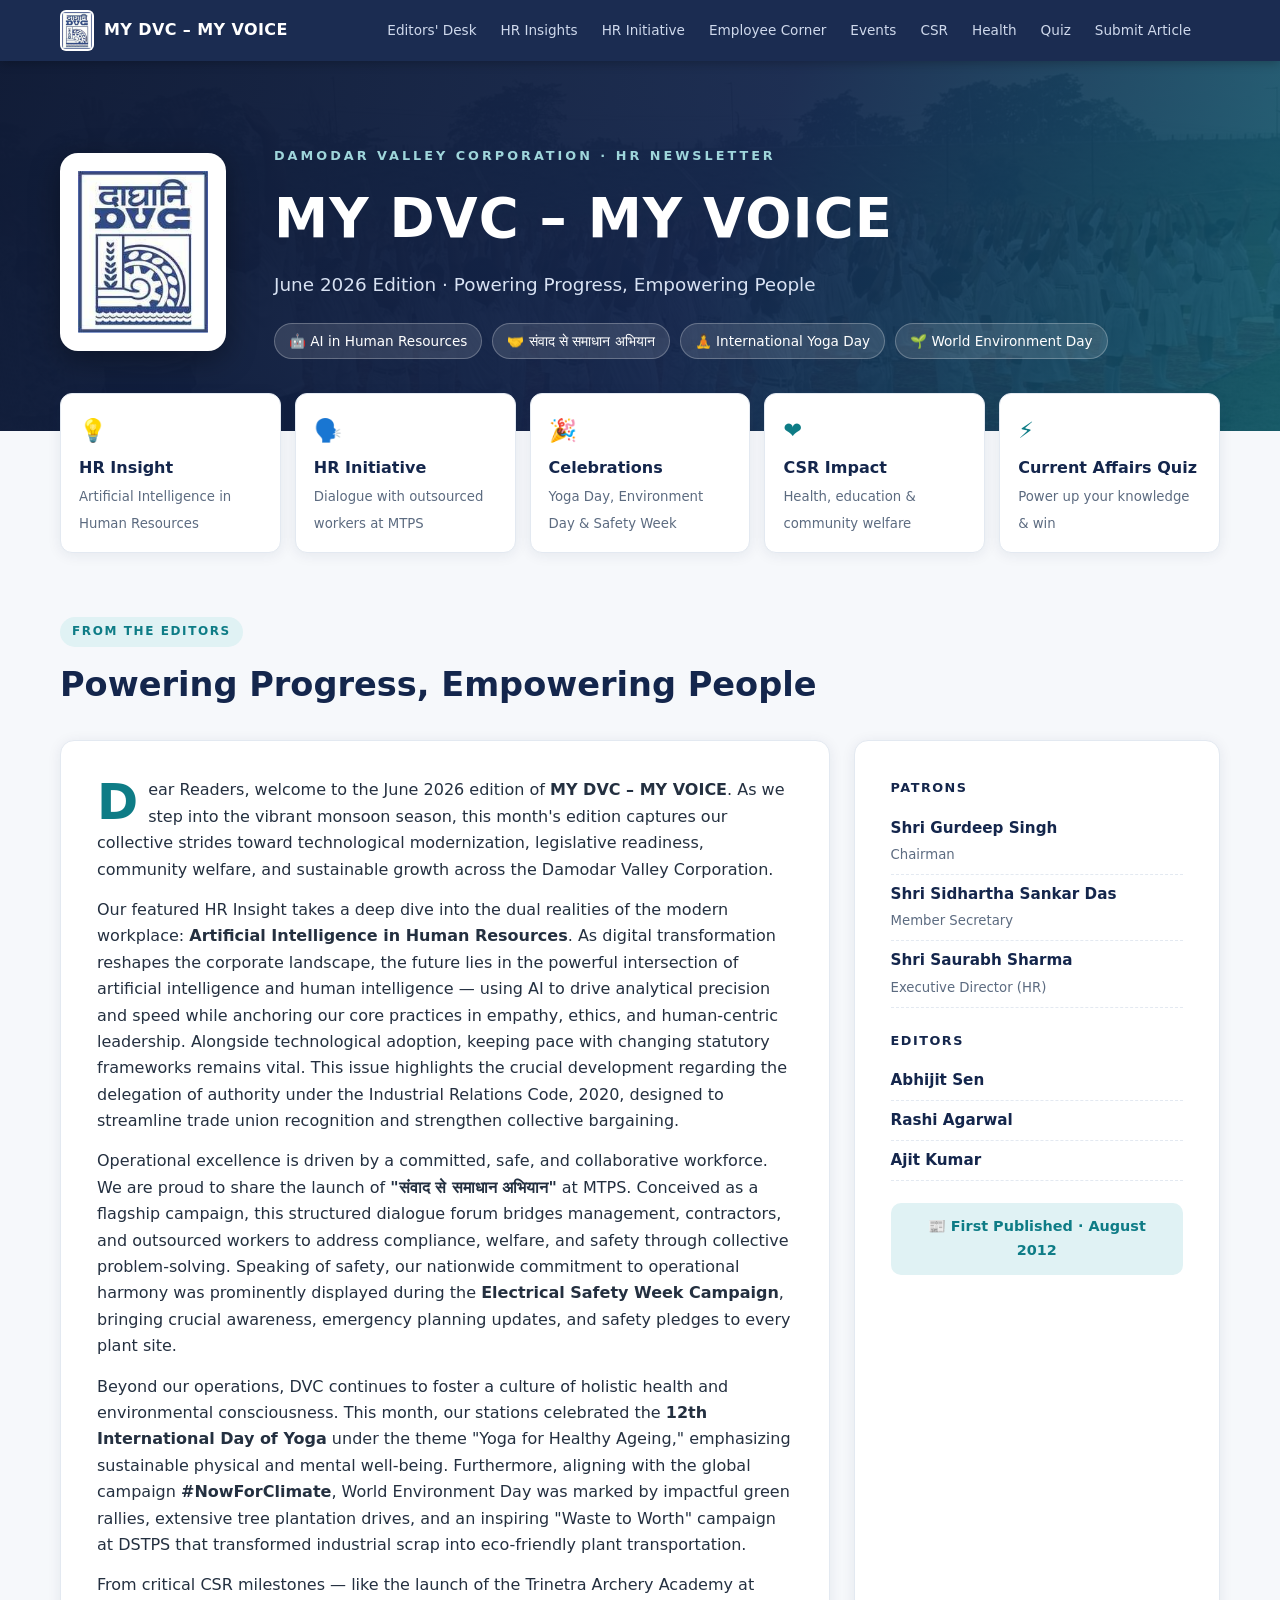
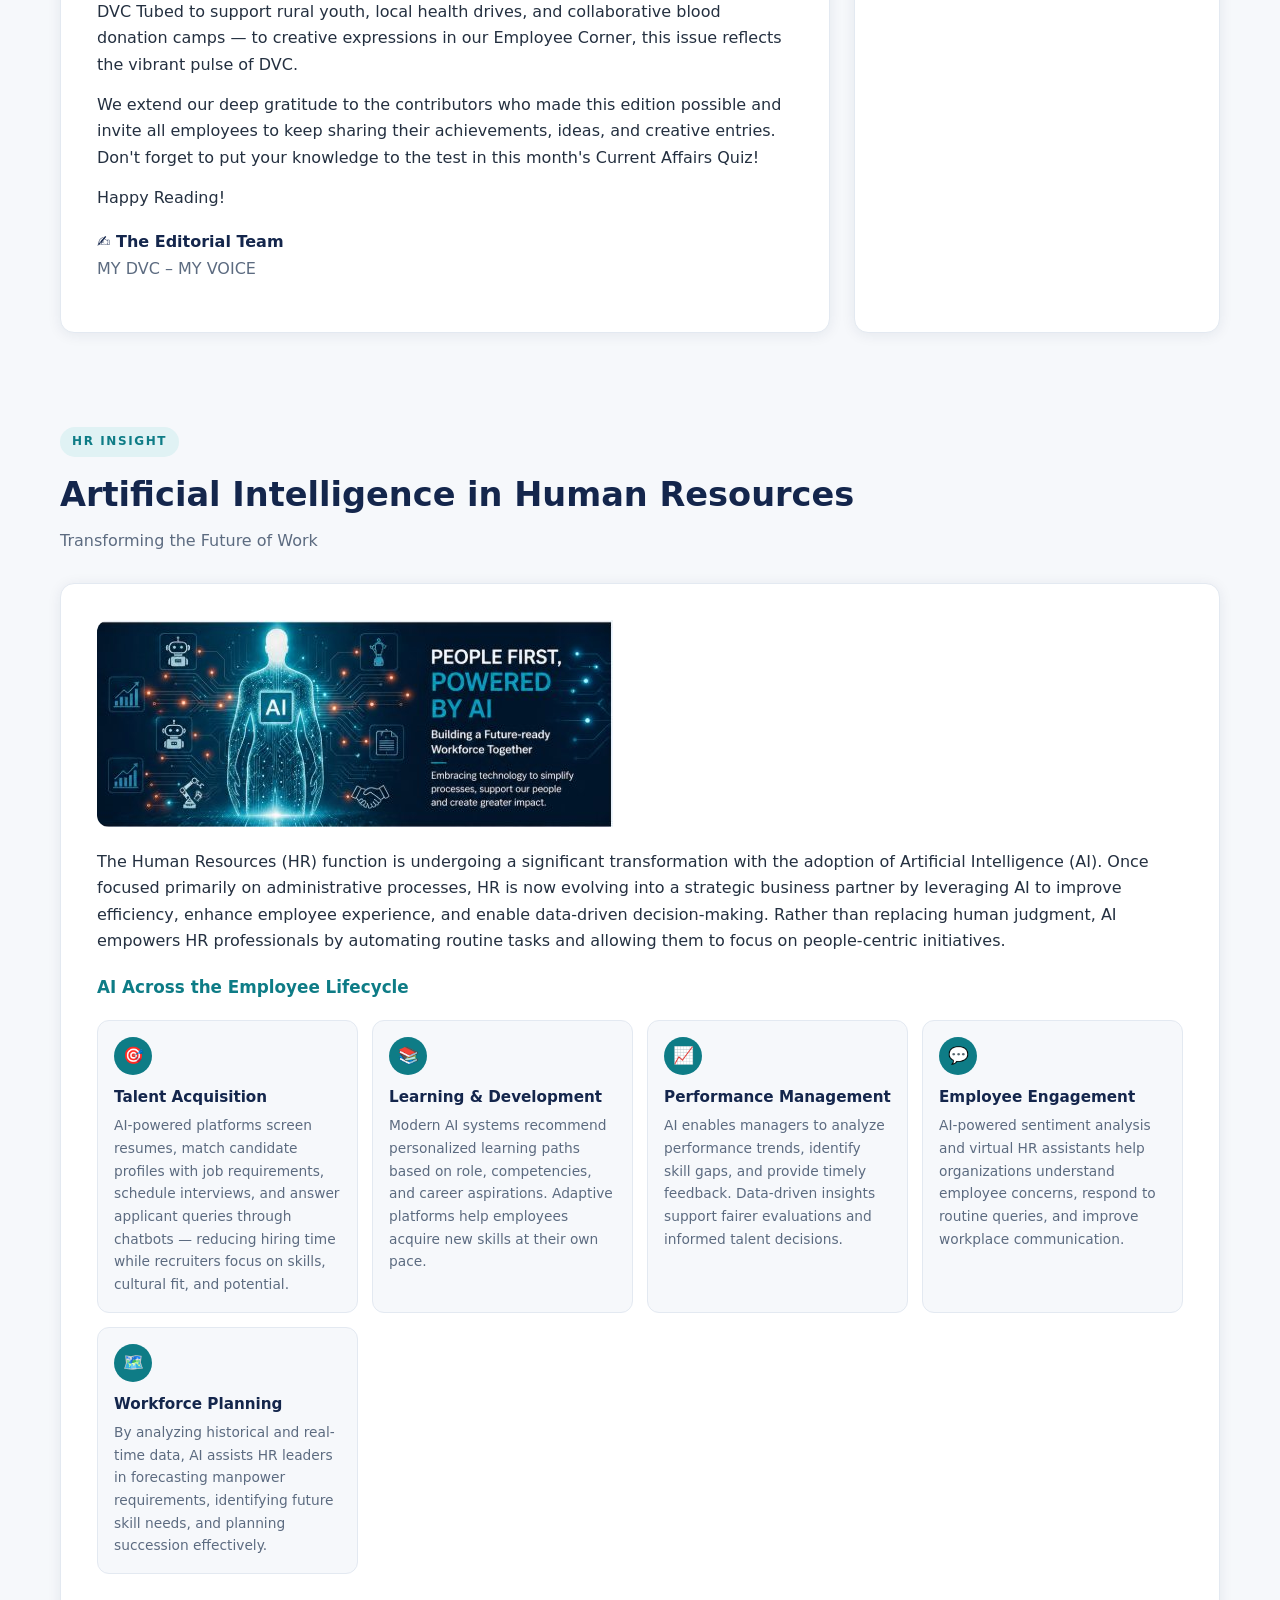
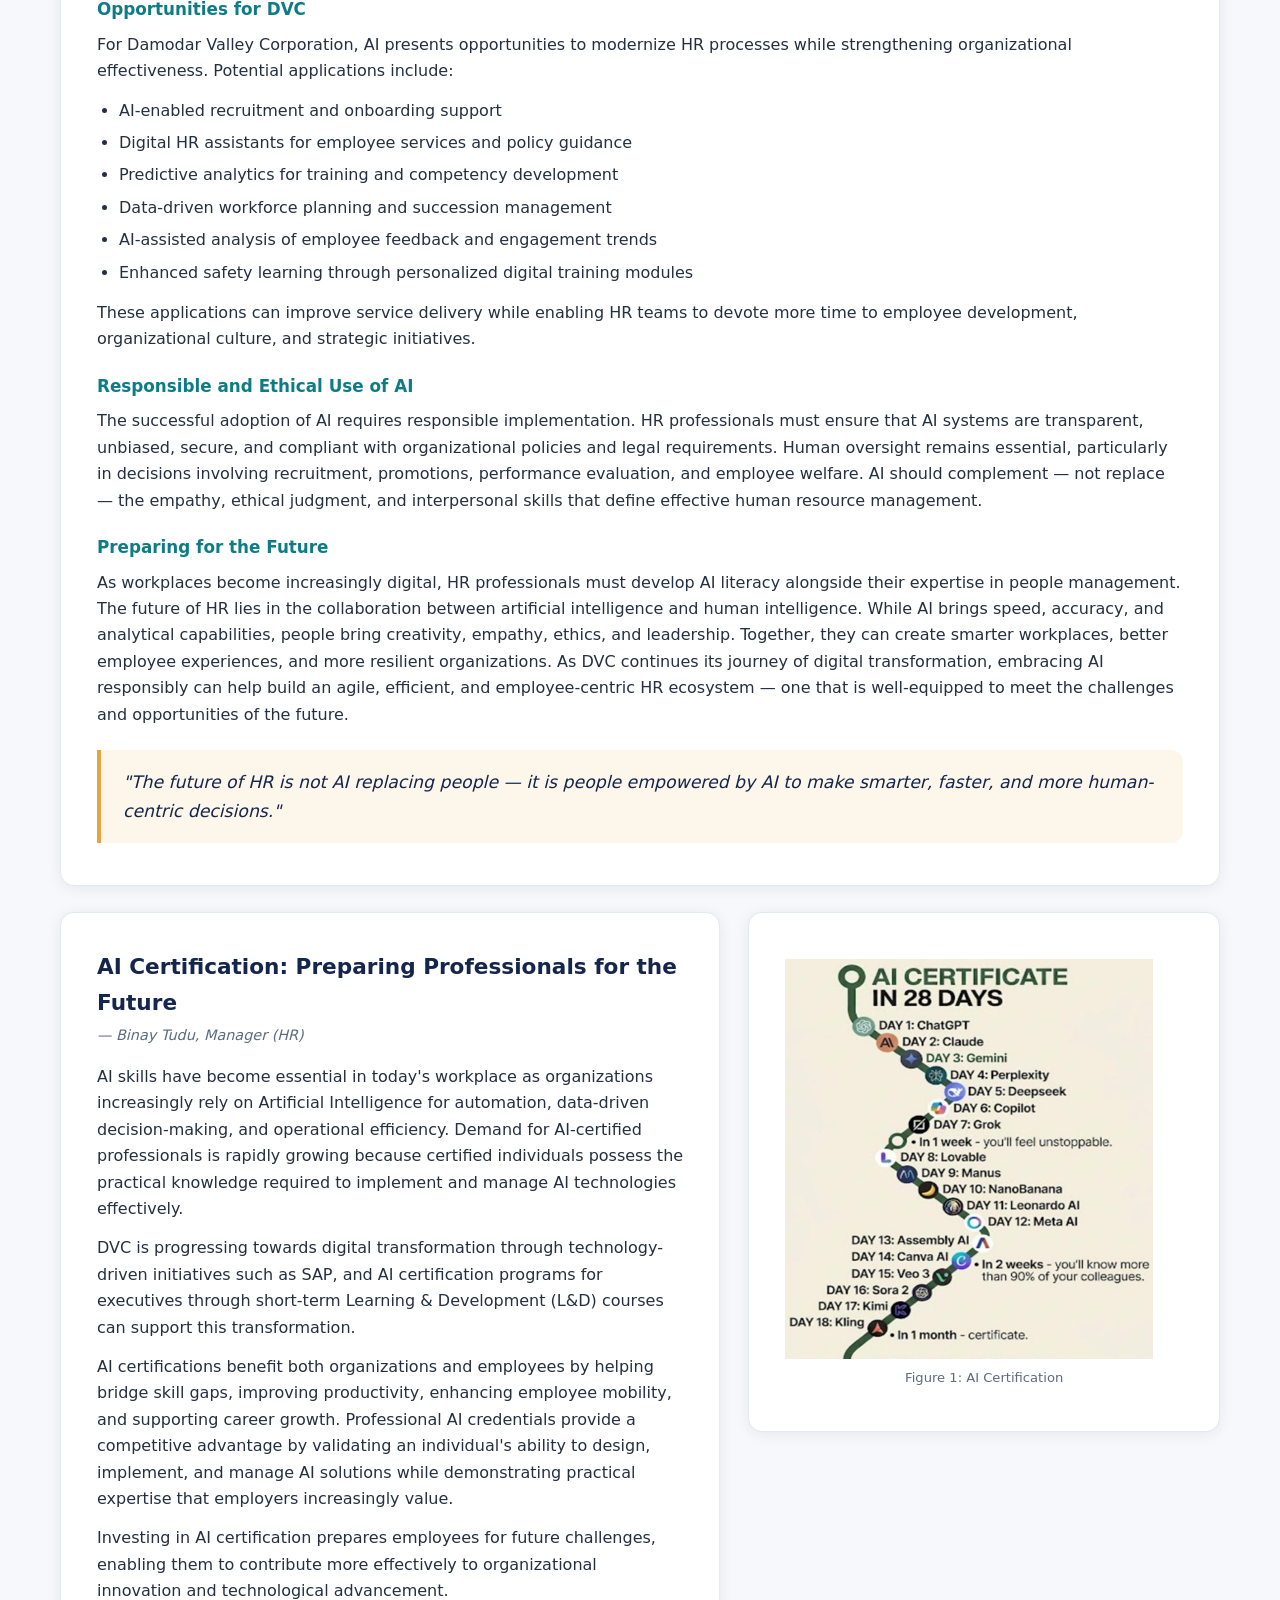
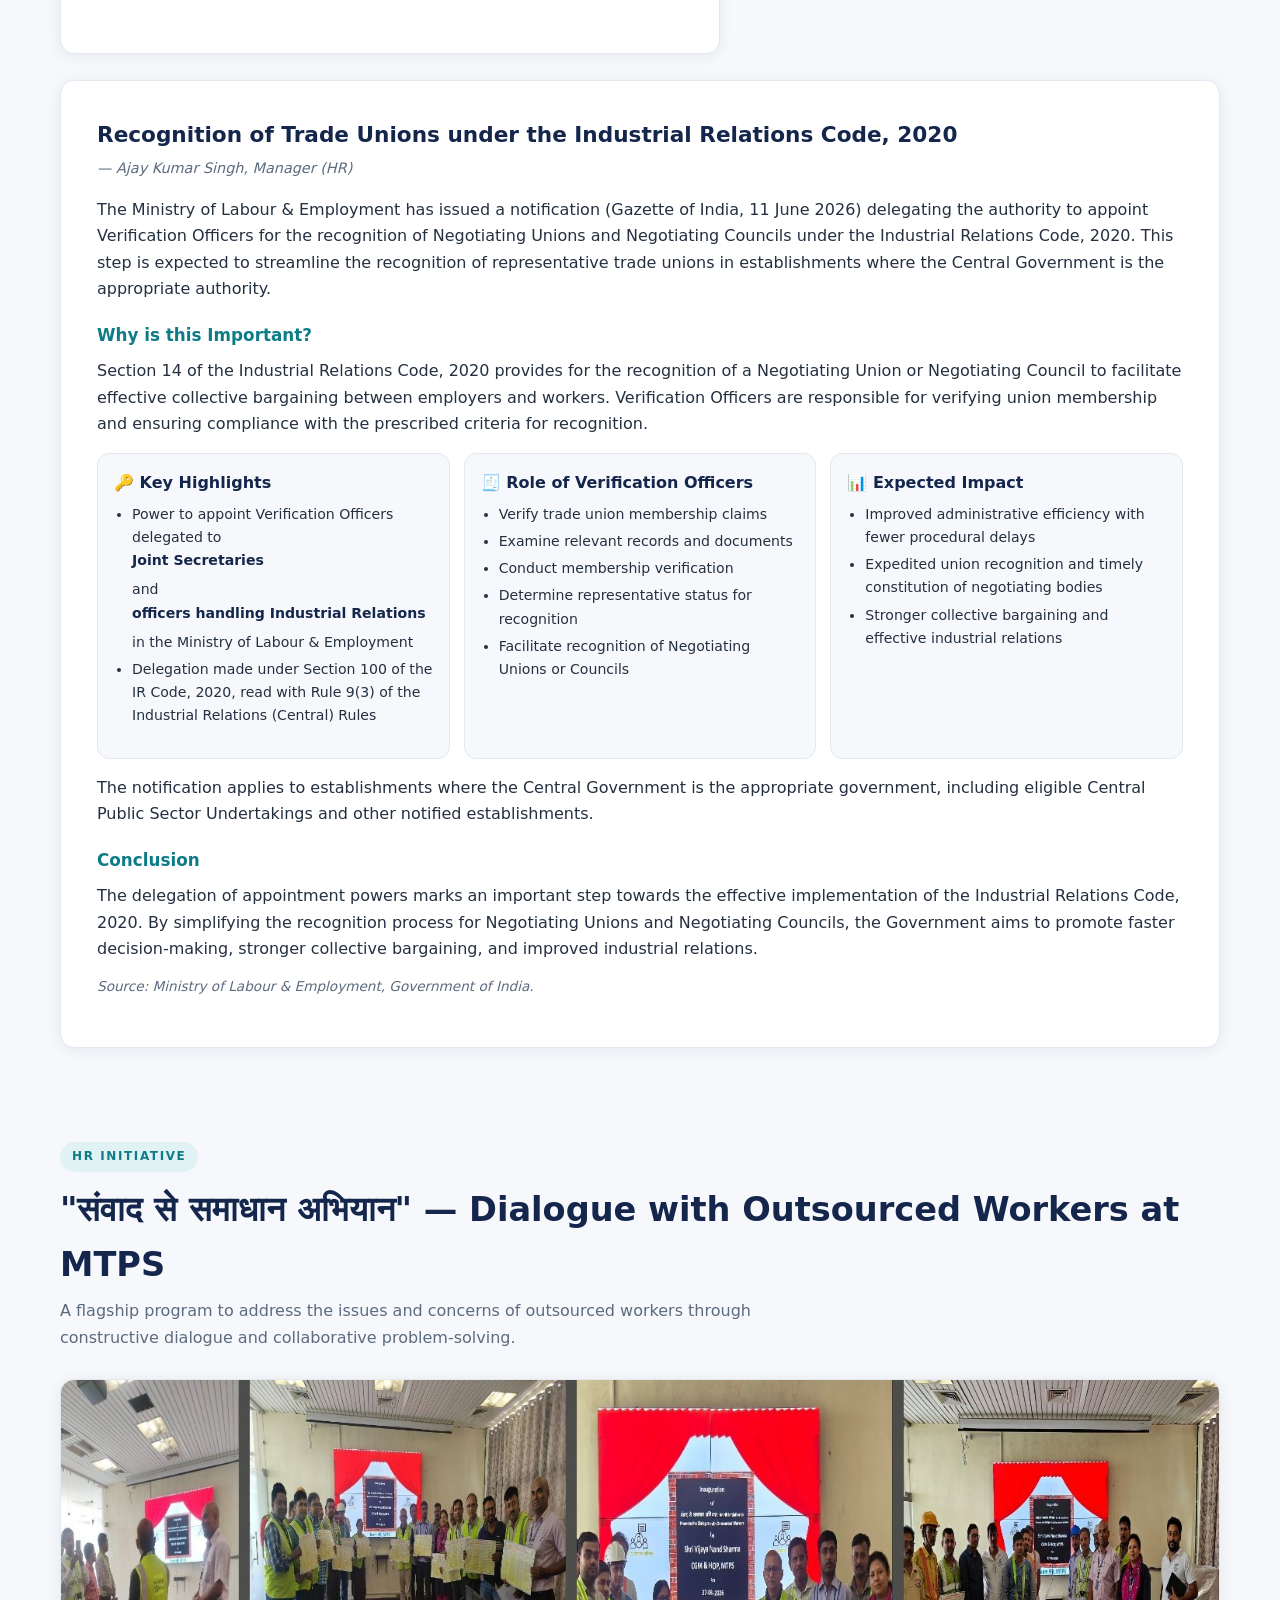
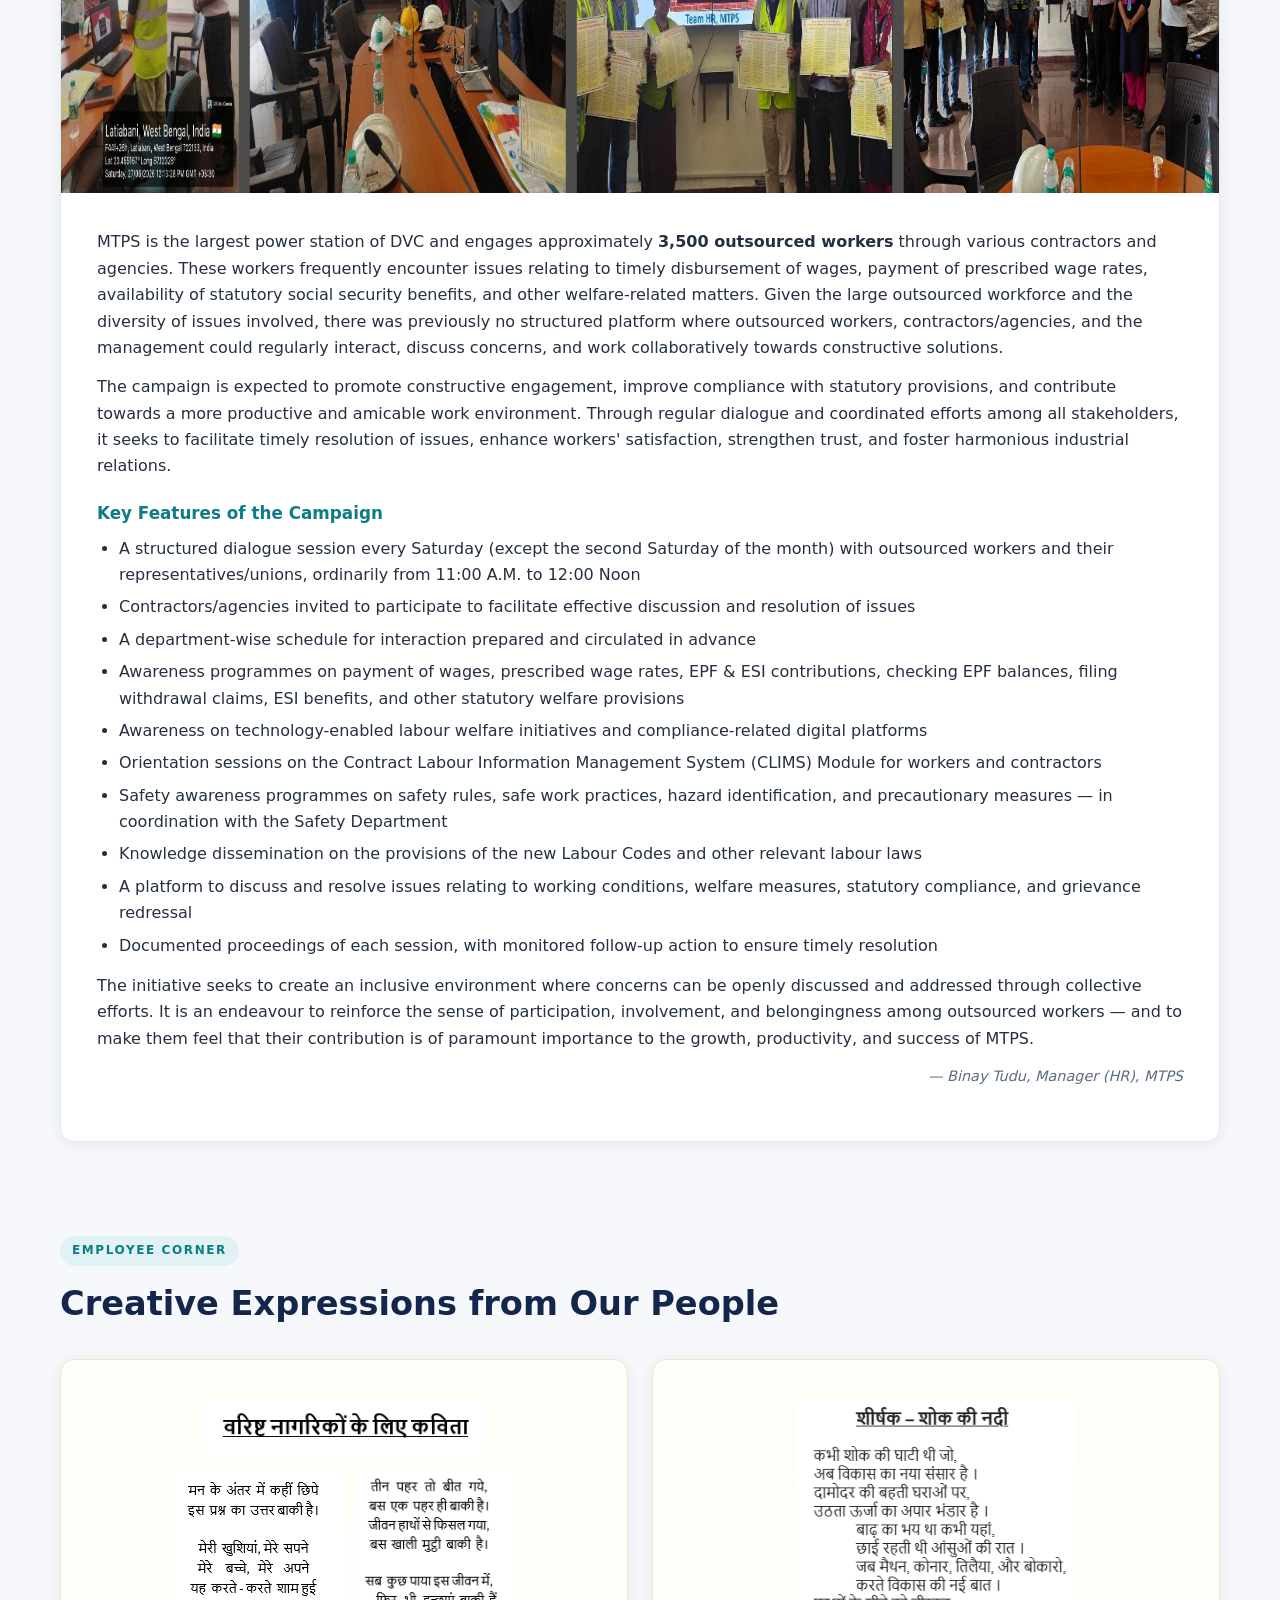
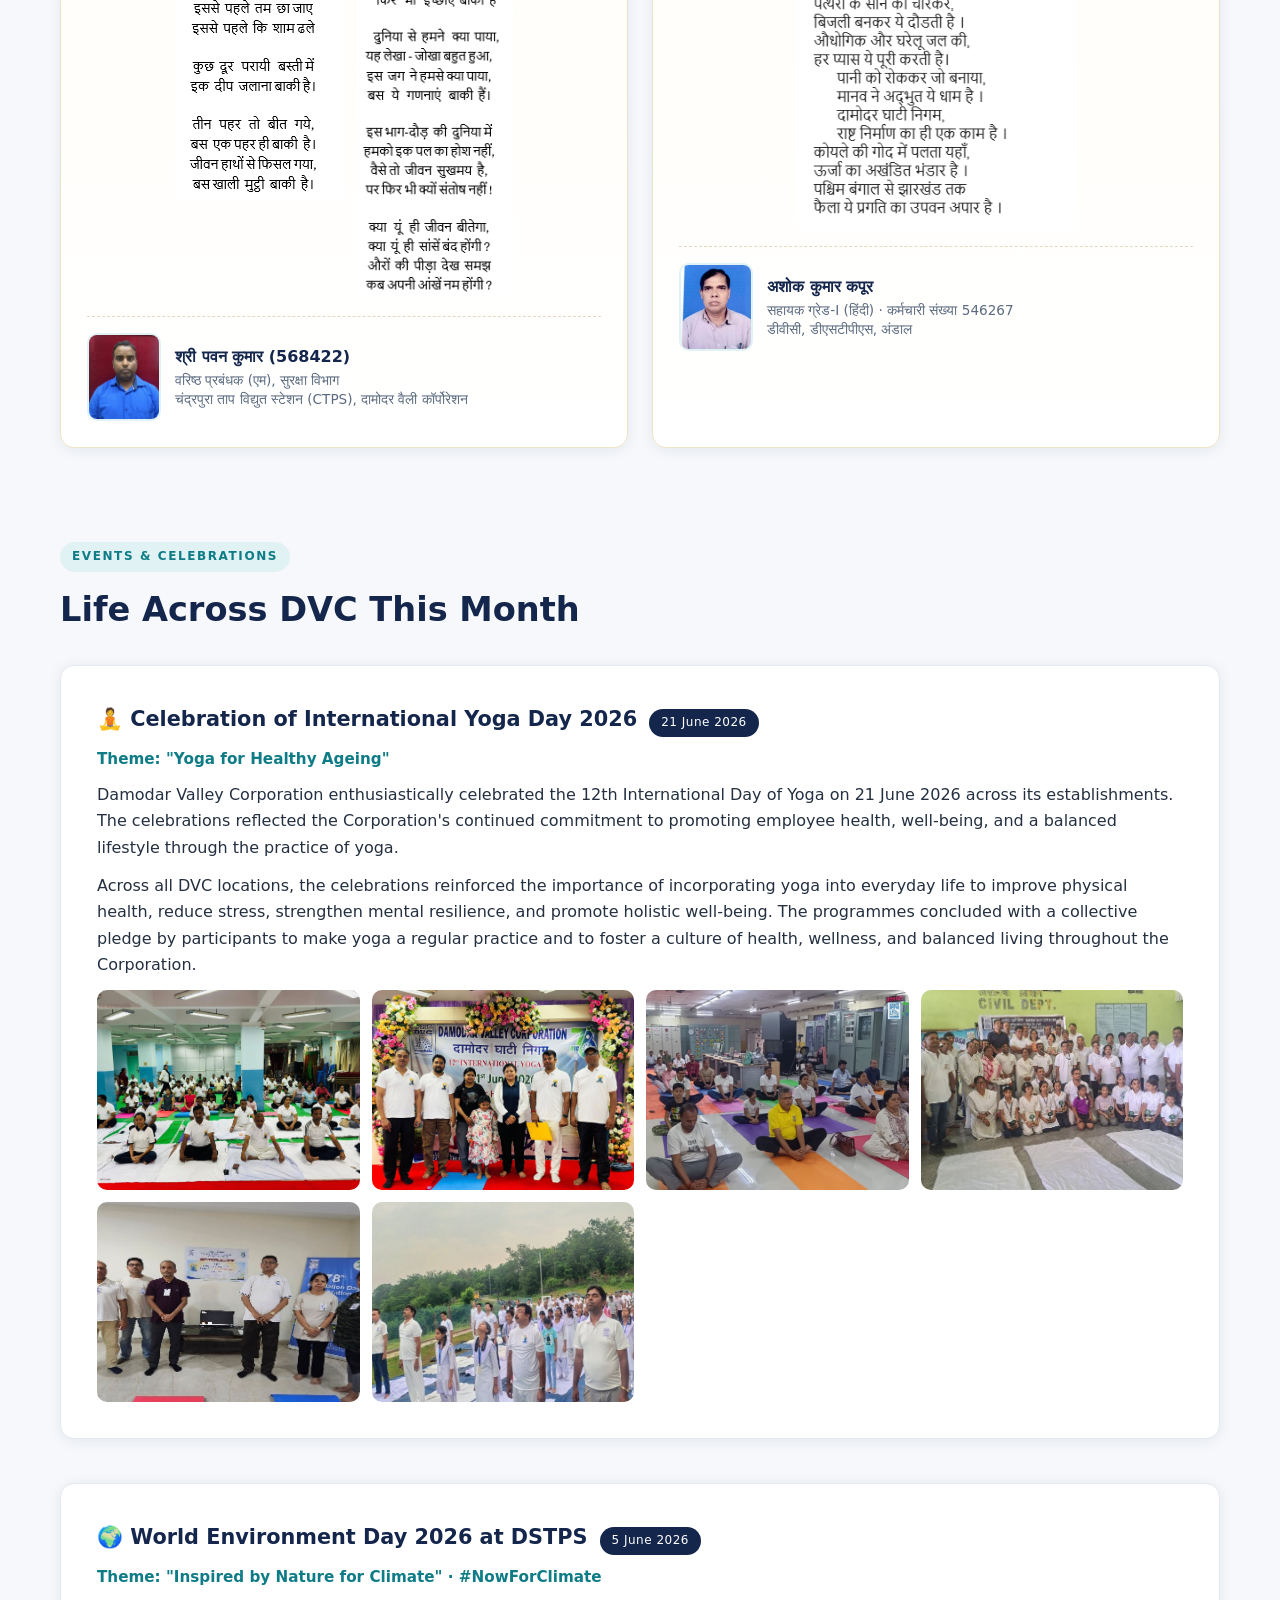
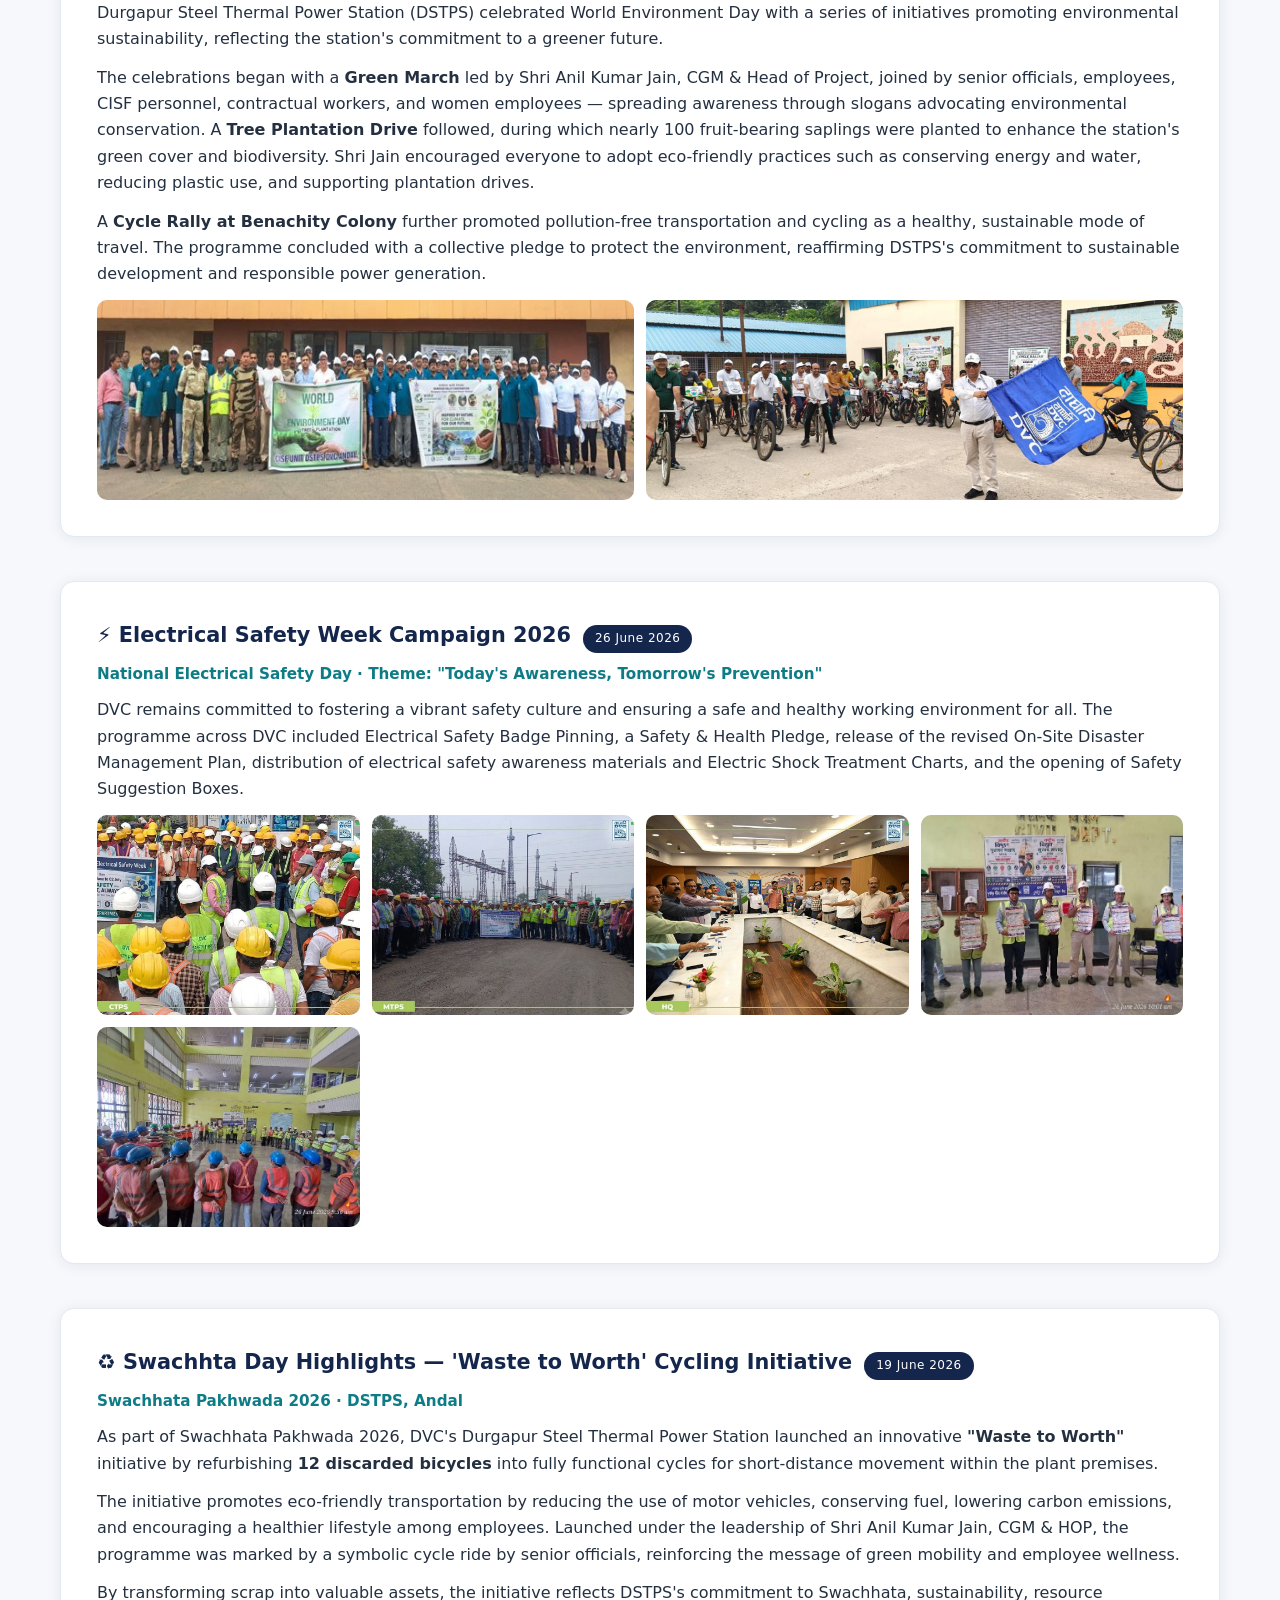
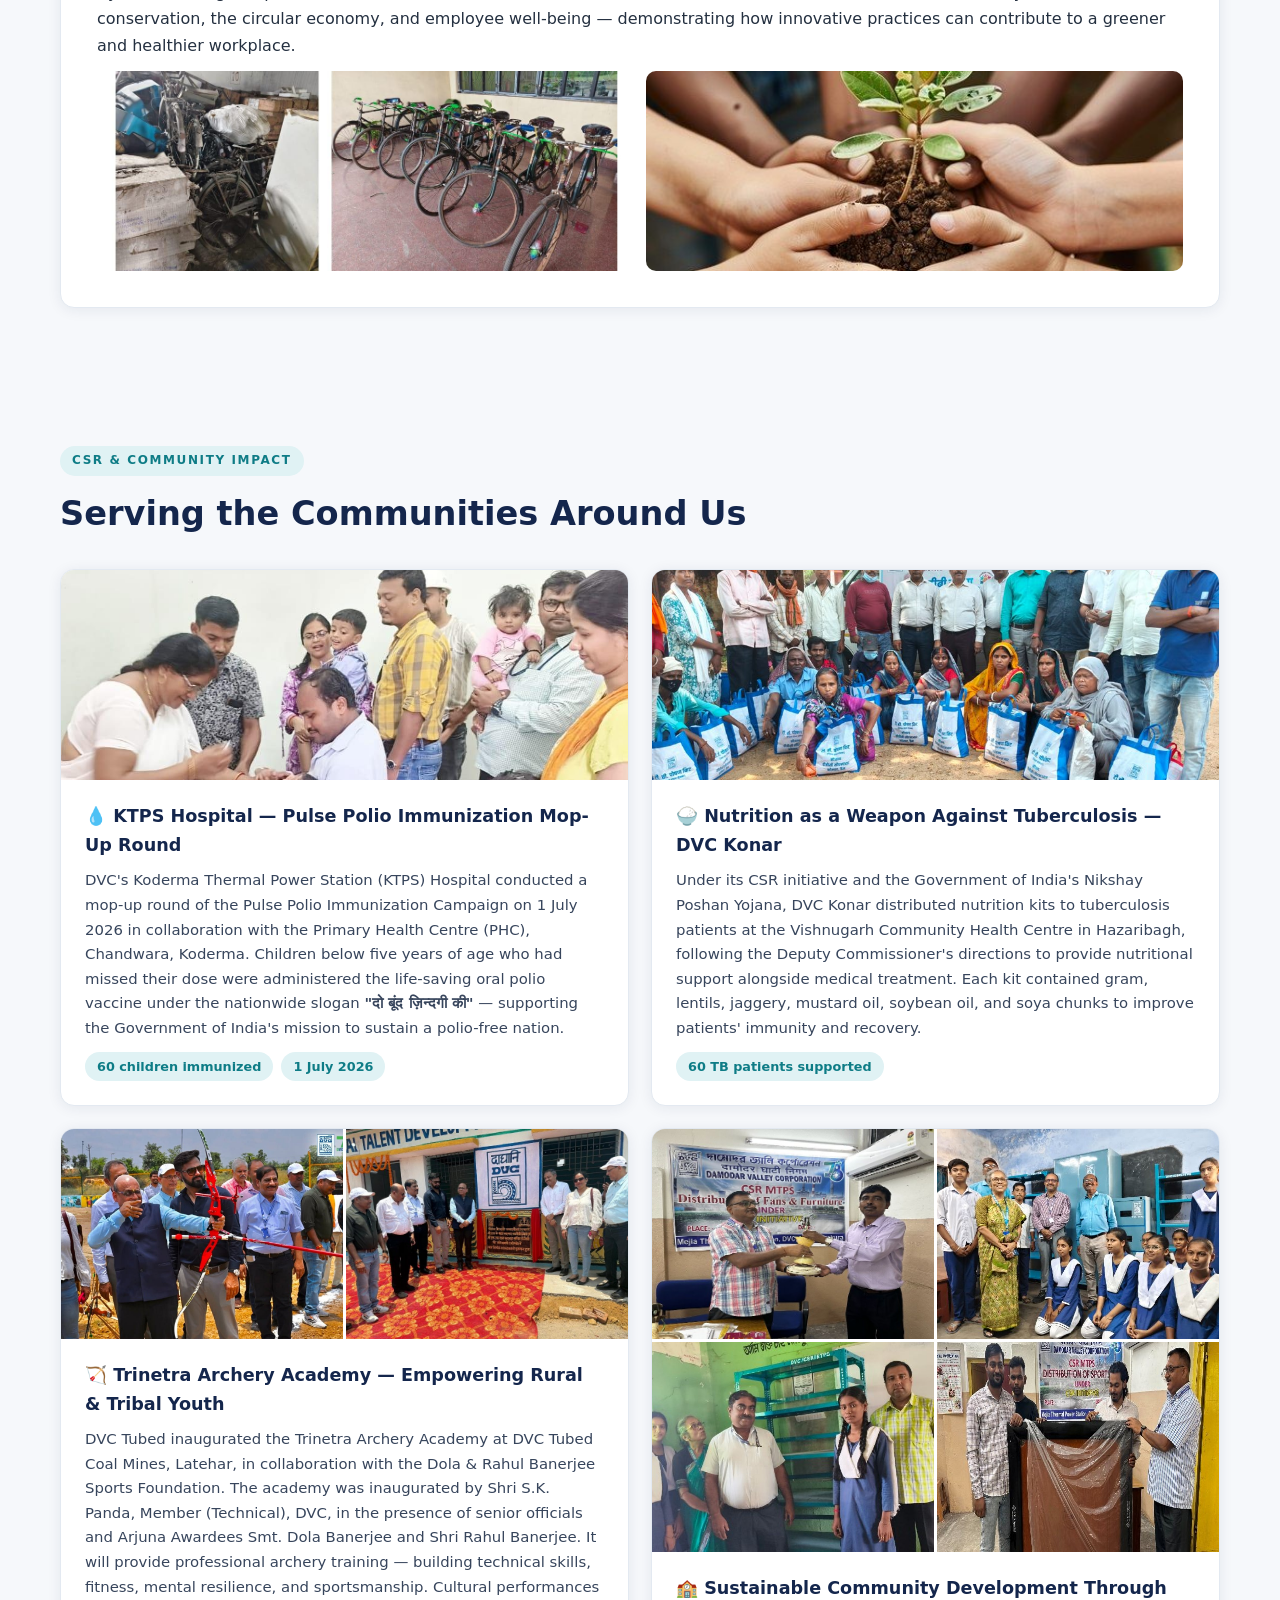
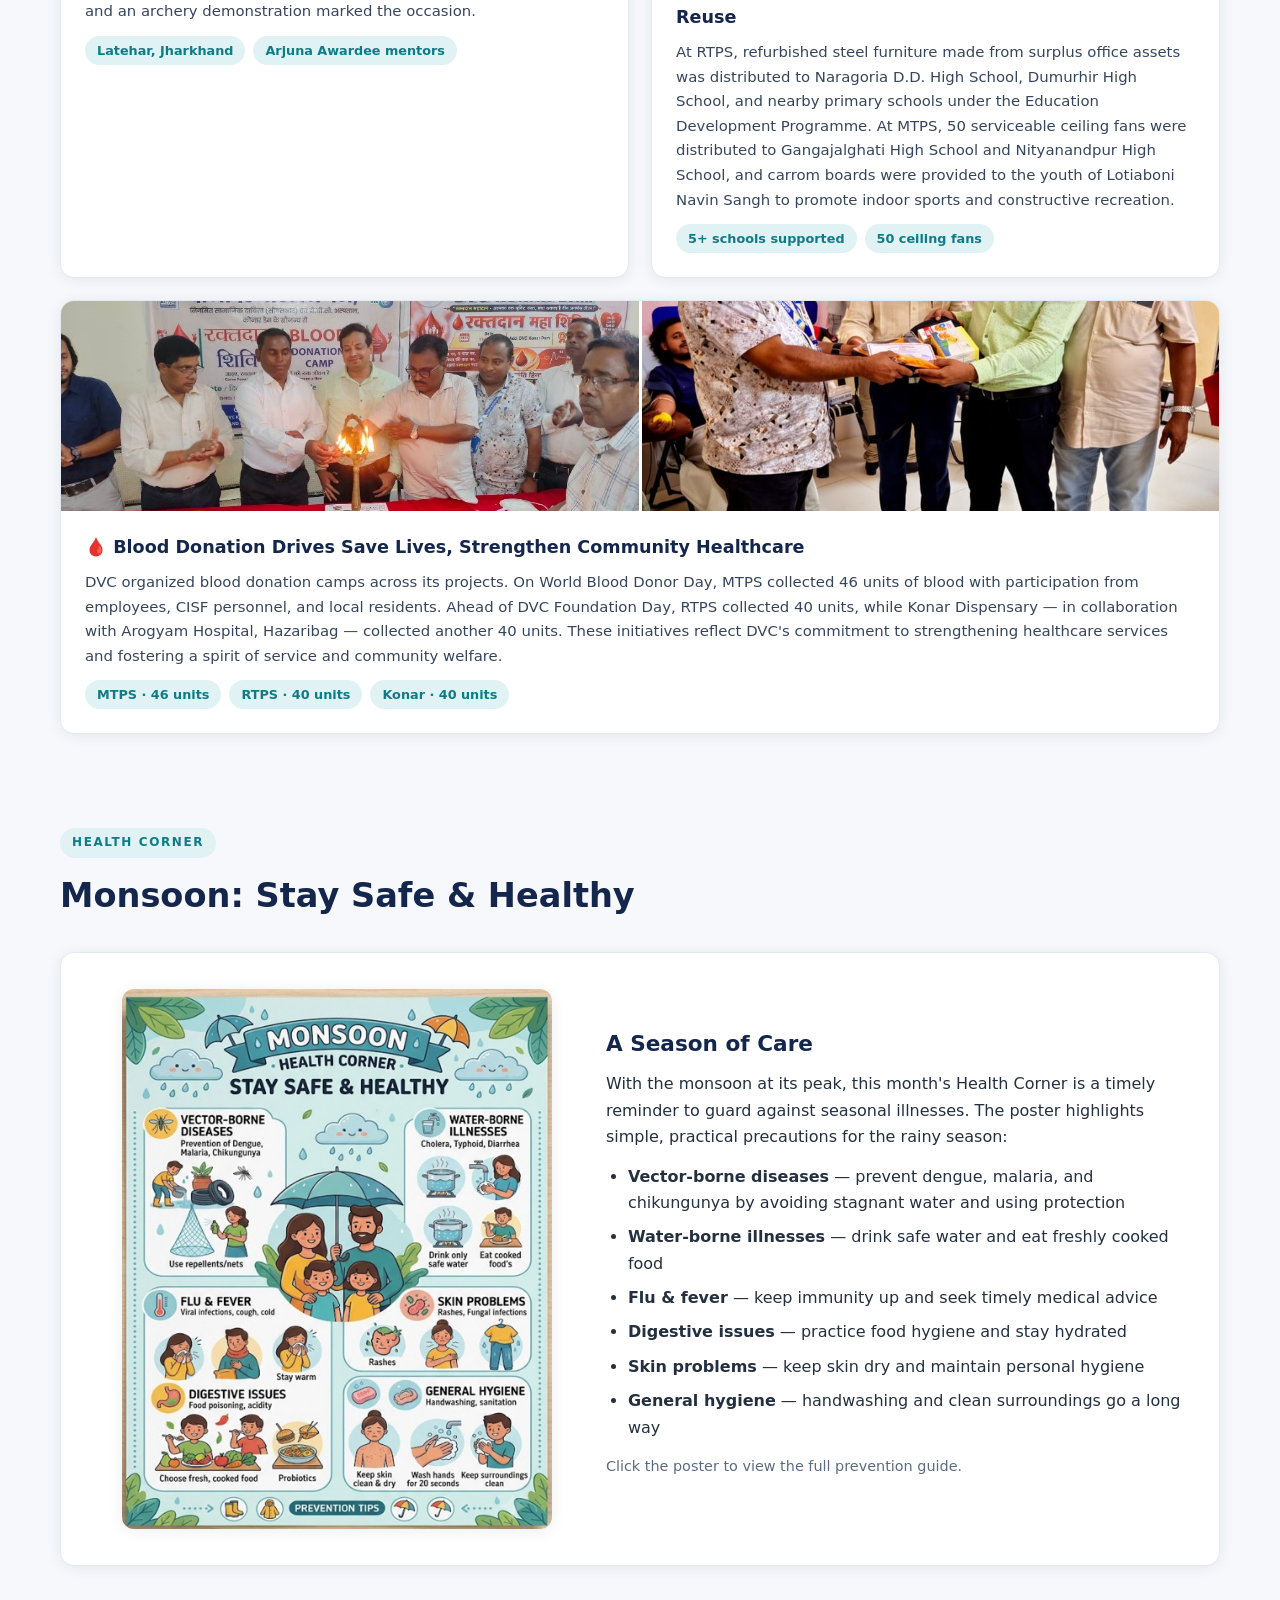
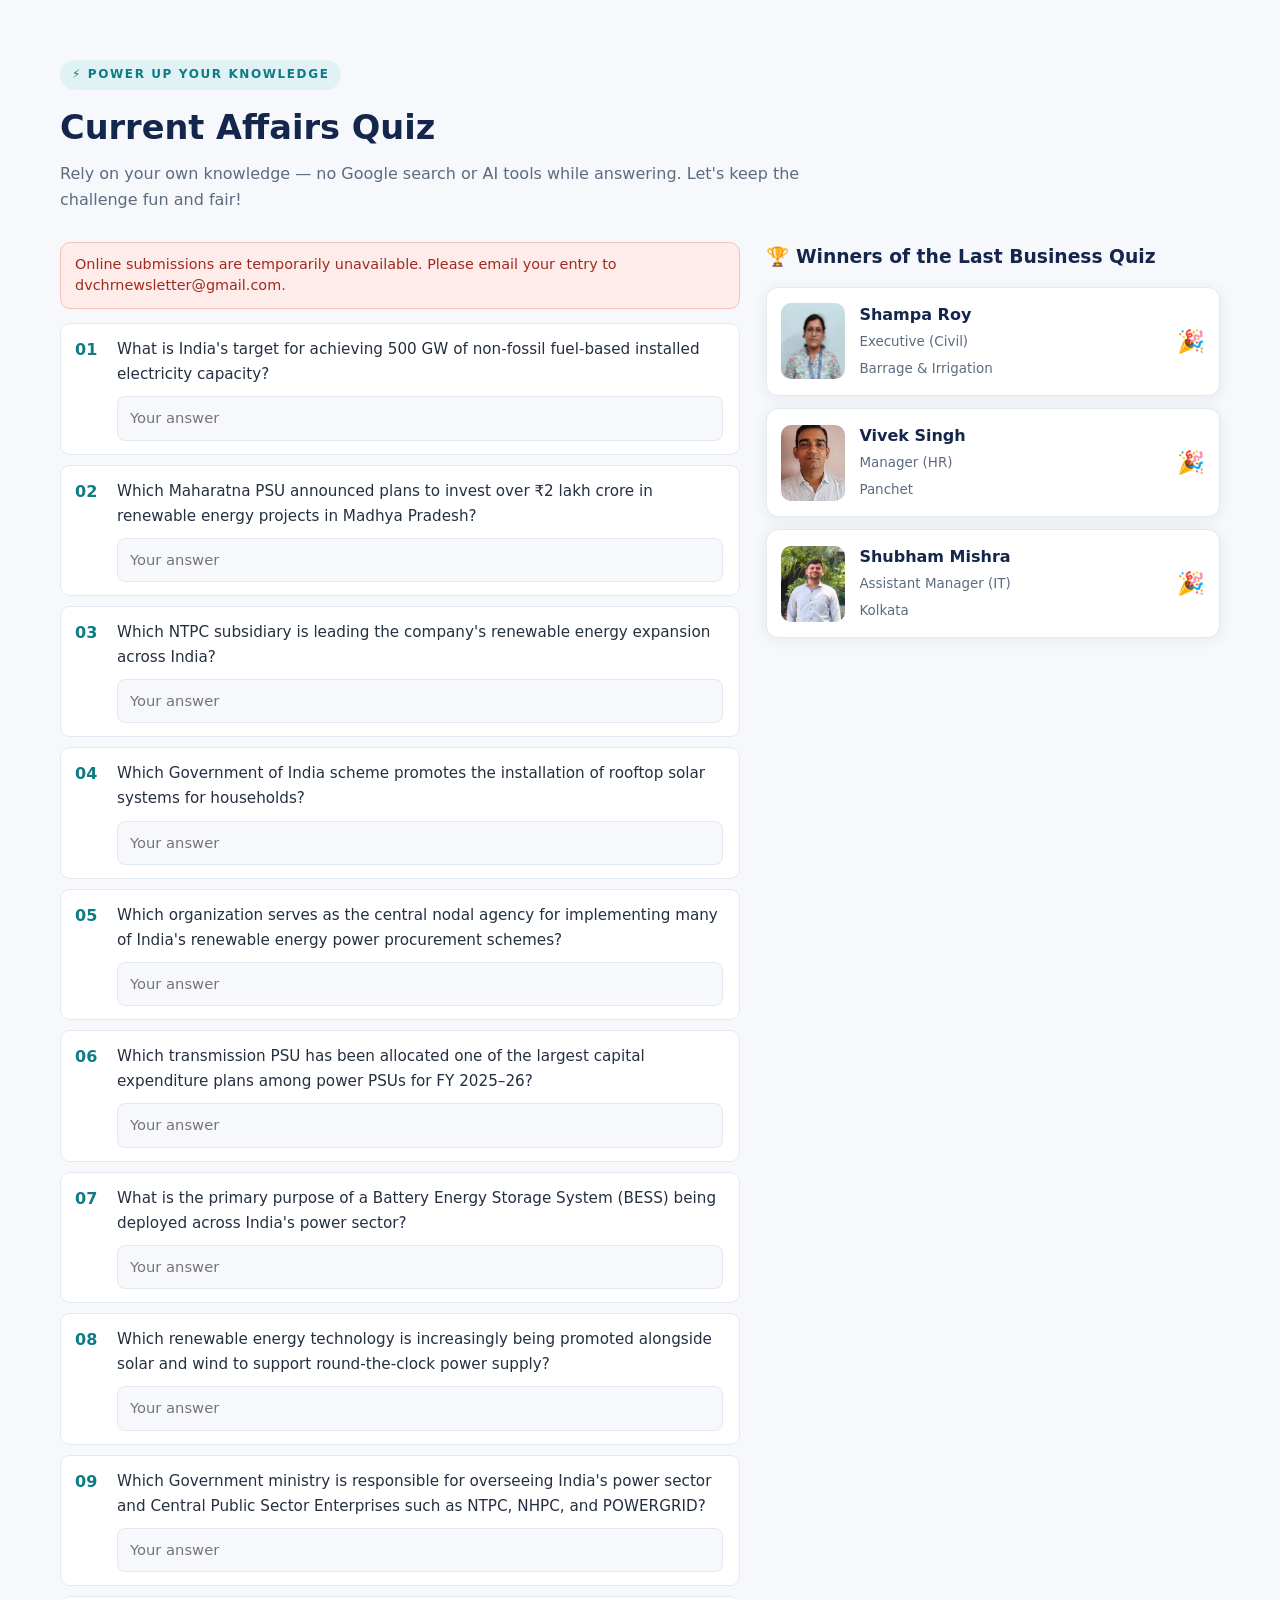
==== commit 4d09899f: "Add employee login, article submission, quiz submission and editor dashboard - Supabase auth (regist" ====
--- a/index.html
+++ b/index.html
@@ -4,193 +4,7 @@
 <meta charset="UTF-8">
 <meta name="viewport" content="width=device-width, initial-scale=1.0">
 <title>MY DVC – MY VOICE | HR Newsletter · June 2026</title>
-<style>
-  :root{
-    --navy:#14264c;
-    --navy-2:#1d3461;
-    --teal:#0e7c86;
-    --teal-light:#e0f2f4;
-    --gold:#e8a33d;
-    --ink:#243040;
-    --muted:#5c6b80;
-    --paper:#f6f8fb;
-    --card:#ffffff;
-    --line:#e3e9f1;
-    --radius:14px;
-    --shadow:0 2px 14px rgba(20,38,76,.08);
-  }
-  *{margin:0;padding:0;box-sizing:border-box}
-  html{scroll-behavior:smooth}
-  body{font-family:"Segoe UI",system-ui,-apple-system,Roboto,"Noto Sans",sans-serif;color:var(--ink);background:var(--paper);line-height:1.65}
-  img{max-width:100%;display:block}
-  a{color:var(--teal);text-decoration:none}
-  a:hover{text-decoration:underline}
-  section{scroll-margin-top:76px}
-
-  /* ---------- NAV ---------- */
-  .nav{position:sticky;top:0;z-index:50;background:rgba(20,38,76,.97);backdrop-filter:blur(6px);box-shadow:0 2px 10px rgba(0,0,0,.25)}
-  .nav-inner{max-width:1200px;margin:0 auto;display:flex;align-items:center;gap:18px;padding:10px 20px}
-  .nav-brand{display:flex;align-items:center;gap:10px;color:#fff;font-weight:700;letter-spacing:.4px;white-space:nowrap}
-  .nav-brand img{width:34px;height:auto;border-radius:6px;background:#fff;padding:2px}
-  .nav-links{display:flex;gap:2px;margin-left:auto;flex-wrap:wrap;justify-content:flex-end}
-  .nav-links a{color:#cfd9ec;font-size:.85rem;padding:7px 11px;border-radius:8px;white-space:nowrap}
-  .nav-links a:hover{background:rgba(255,255,255,.12);color:#fff;text-decoration:none}
-
-  /* ---------- HERO ---------- */
-  .hero{position:relative;color:#fff;overflow:hidden;background:var(--navy)}
-  .hero-bg{position:absolute;inset:0;background:url("images/yoga-dstps.jpg") center 35%/cover no-repeat;opacity:.28;filter:saturate(.8)}
-  .hero-grad{position:absolute;inset:0;background:linear-gradient(115deg,rgba(15,26,53,.96) 0%,rgba(20,38,76,.82) 55%,rgba(14,124,134,.55) 100%)}
-  .hero-inner{position:relative;max-width:1200px;margin:0 auto;padding:84px 20px 72px;display:flex;gap:48px;align-items:center;flex-wrap:wrap}
-  .hero-logo{background:#fff;border-radius:18px;padding:18px;box-shadow:0 8px 30px rgba(0,0,0,.35)}
-  .hero-logo img{width:130px}
-  .hero-text .kicker{text-transform:uppercase;letter-spacing:3px;font-size:.8rem;color:#9fd6db;font-weight:600}
-  .hero-text h1{font-size:clamp(2.1rem,5vw,3.4rem);letter-spacing:1px;margin:8px 0 6px;font-weight:800}
-  .hero-text .sub{font-size:1.15rem;color:#d8e2f3}
-  .hero-badges{display:flex;gap:10px;margin-top:22px;flex-wrap:wrap}
-  .hero-badges span{background:rgba(255,255,255,.12);border:1px solid rgba(255,255,255,.25);padding:6px 14px;border-radius:999px;font-size:.85rem}
-
-  /* ---------- LAYOUT ---------- */
-  .wrap{max-width:1200px;margin:0 auto;padding:0 20px}
-  .section{padding:64px 0 30px}
-  .section-head{margin-bottom:28px}
-  .section-head .tag{display:inline-block;background:var(--teal-light);color:var(--teal);font-size:.75rem;font-weight:700;letter-spacing:1.6px;text-transform:uppercase;padding:5px 12px;border-radius:999px;margin-bottom:10px}
-  .section-head h2{font-size:clamp(1.5rem,3vw,2.1rem);color:var(--navy);font-weight:800}
-  .section-head p.lede{color:var(--muted);max-width:760px;margin-top:6px}
-
-  .card{background:var(--card);border:1px solid var(--line);border-radius:var(--radius);box-shadow:var(--shadow)}
-  .pad{padding:28px}
-  @media(min-width:760px){.pad{padding:36px}}
-
-  /* ---------- HIGHLIGHTS ---------- */
-  .tiles{display:grid;grid-template-columns:repeat(auto-fit,minmax(200px,1fr));gap:14px;margin-top:-38px;position:relative;z-index:5}
-  .tile{background:#fff;border:1px solid var(--line);border-radius:12px;padding:18px 18px 16px;box-shadow:var(--shadow);transition:transform .15s}
-  .tile:hover{transform:translateY(-3px);text-decoration:none}
-  .tile .t-ico{font-size:1.4rem}
-  .tile b{display:block;color:var(--navy);margin:6px 0 2px}
-  .tile span{font-size:.83rem;color:var(--muted)}
-
-  /* ---------- EDITORS ---------- */
-  .editors-grid{display:grid;gap:24px}
-  @media(min-width:900px){.editors-grid{grid-template-columns:2.1fr 1fr}}
-  .letter p{margin-bottom:14px}
-  .letter .drop::first-letter{font-size:3.1em;font-weight:800;float:left;line-height:.85;padding:4px 10px 0 0;color:var(--teal)}
-  .signoff{font-weight:700;color:var(--navy);margin-top:18px}
-  .masthead h3{color:var(--navy);font-size:.8rem;text-transform:uppercase;letter-spacing:1.5px;margin-bottom:10px}
-  .masthead ul{list-style:none;margin-bottom:22px}
-  .masthead li{padding:7px 0;border-bottom:1px dashed var(--line)}
-  .masthead li b{color:var(--navy);display:block;font-size:.95rem}
-  .masthead li span{font-size:.83rem;color:var(--muted)}
-  .masthead .since{background:var(--teal-light);border-radius:10px;padding:12px 16px;font-size:.9rem;color:var(--teal);font-weight:600;text-align:center}
-
-  /* ---------- ARTICLES ---------- */
-  .article h3{color:var(--navy);font-size:1.35rem;margin-bottom:4px}
-  .article .byline{color:var(--muted);font-size:.9rem;margin-bottom:16px;font-style:italic}
-  .article p{margin-bottom:13px}
-  .article h4{color:var(--teal);margin:20px 0 8px;font-size:1.05rem}
-  .article ul{margin:0 0 14px 22px}
-  .article li{margin-bottom:6px}
-  .banner-img{border-radius:12px;overflow:hidden;margin-bottom:22px}
-  .lifecycle{display:grid;grid-template-columns:repeat(auto-fit,minmax(210px,1fr));gap:14px;margin:18px 0 22px}
-  .life-card{background:var(--paper);border:1px solid var(--line);border-radius:12px;padding:16px}
-  .life-card .ico{width:38px;height:38px;border-radius:50%;background:var(--teal);color:#fff;display:flex;align-items:center;justify-content:center;font-size:1.05rem;margin-bottom:10px}
-  .life-card b{color:var(--navy);display:block;margin-bottom:4px;font-size:.95rem}
-  .life-card p{font-size:.86rem;color:var(--muted);margin:0}
-  .pullquote{border-left:4px solid var(--gold);background:#fdf6ea;padding:18px 22px;border-radius:0 12px 12px 0;font-size:1.08rem;font-style:italic;color:var(--navy);margin:22px 0 6px}
-  .fig{max-width:420px;margin:10px auto 6px}
-  .fig figcaption{text-align:center;font-size:.82rem;color:var(--muted);padding-top:8px}
-  .two-col{display:grid;gap:28px;align-items:start}
-  @media(min-width:900px){.two-col{grid-template-columns:1.4fr 1fr}}
-
-  .keypoints{display:grid;grid-template-columns:repeat(auto-fit,minmax(230px,1fr));gap:14px;margin:16px 0}
-  .kp{background:var(--paper);border:1px solid var(--line);border-radius:12px;padding:16px}
-  .kp b{color:var(--navy);display:block;margin-bottom:6px}
-  .kp ul{margin-left:18px}
-  .kp li{font-size:.88rem;margin-bottom:4px}
-
-  /* ---------- GALLERIES ---------- */
-  .gallery{display:grid;gap:12px;grid-template-columns:repeat(auto-fit,minmax(240px,1fr))}
-  .gallery a{border-radius:10px;overflow:hidden;display:block;position:relative;background:#dde5ef}
-  .gallery img{width:100%;height:200px;object-fit:cover;transition:transform .25s;cursor:zoom-in}
-  .gallery a:hover img{transform:scale(1.04)}
-  .gallery.tall img{height:250px}
-
-  /* ---------- EVENT BLOCKS ---------- */
-  .event{margin-bottom:44px}
-  .event-head{display:flex;align-items:baseline;gap:12px;flex-wrap:wrap;margin-bottom:6px}
-  .event-head h3{color:var(--navy);font-size:1.3rem}
-  .event-head .date{background:var(--navy);color:#fff;font-size:.75rem;padding:4px 12px;border-radius:999px;letter-spacing:.5px}
-  .event .theme{color:var(--teal);font-weight:600;font-size:.95rem;margin-bottom:10px}
-  .event p{margin-bottom:12px}
-
-  /* ---------- EMPLOYEE CORNER ---------- */
-  .poems{display:grid;gap:24px}
-  @media(min-width:960px){.poems{grid-template-columns:1fr 1fr}}
-  .poem-card{background:linear-gradient(180deg,#fffdf7,#fff);border:1px solid #eee3c8;border-radius:var(--radius);padding:26px;box-shadow:var(--shadow)}
-  .poem-imgs{display:flex;gap:14px;justify-content:center;flex-wrap:wrap;margin:14px 0}
-  .poem-imgs img{max-height:430px;width:auto;border-radius:8px}
-  .poet{display:flex;gap:14px;align-items:center;margin-top:16px;border-top:1px dashed #e3d9bd;padding-top:16px}
-  .poet img{width:74px;height:88px;object-fit:cover;border-radius:10px;border:2px solid var(--teal-light)}
-  .poet b{color:var(--navy);display:block}
-  .poet span{font-size:.85rem;color:var(--muted);display:block;line-height:1.45}
-
-  /* ---------- CSR ---------- */
-  .csr-grid{display:grid;gap:22px}
-  @media(min-width:860px){.csr-grid{grid-template-columns:1fr 1fr}}
-  .csr-card{background:#fff;border:1px solid var(--line);border-radius:var(--radius);overflow:hidden;box-shadow:var(--shadow);display:flex;flex-direction:column}
-  .csr-card .csr-media{display:grid;grid-template-columns:1fr 1fr;gap:3px}
-  .csr-card .csr-media.single{grid-template-columns:1fr}
-  .csr-card .csr-media a{display:block}
-  .csr-card .csr-media img{height:210px;width:100%;object-fit:cover;cursor:zoom-in}
-  .csr-card .csr-body{padding:22px 24px 24px}
-  .csr-card h3{color:var(--navy);font-size:1.1rem;margin-bottom:8px}
-  .csr-card p{font-size:.93rem;color:#37455c}
-  .stat-chips{display:flex;gap:8px;flex-wrap:wrap;margin-top:12px}
-  .stat-chips span{background:var(--teal-light);color:var(--teal);font-weight:700;font-size:.8rem;padding:4px 12px;border-radius:999px}
-
-  /* ---------- HEALTH ---------- */
-  .health-flex{display:grid;gap:28px;align-items:center}
-  @media(min-width:860px){.health-flex{grid-template-columns:1fr 1.2fr}}
-  .health-poster{max-width:430px;margin:0 auto;border-radius:12px;overflow:hidden;box-shadow:var(--shadow)}
-  .health-tips li{margin-bottom:8px}
-
-  /* ---------- QUIZ ---------- */
-  .quiz-wrap{display:grid;gap:26px}
-  @media(min-width:960px){.quiz-wrap{grid-template-columns:1.5fr 1fr}}
-  .quiz-list{counter-reset:q;list-style:none}
-  .quiz-list li{counter-increment:q;position:relative;padding:13px 16px 13px 56px;background:#fff;border:1px solid var(--line);border-radius:10px;margin-bottom:10px;font-size:.95rem}
-  .quiz-list li::before{content:counter(q,decimal-leading-zero);position:absolute;left:14px;top:50%;transform:translateY(-50%);font-weight:800;color:var(--teal);font-size:1rem}
-  .quiz-rules{background:#fdf6ea;border:1px solid #efdbb2;border-radius:12px;padding:18px 20px;font-size:.9rem;margin-top:14px}
-  .winners h3{color:var(--navy);margin-bottom:14px}
-  .winner{display:flex;gap:14px;align-items:center;background:#fff;border:1px solid var(--line);border-radius:12px;padding:14px;margin-bottom:12px;box-shadow:var(--shadow)}
-  .winner img{width:64px;height:76px;object-fit:cover;border-radius:10px}
-  .winner b{color:var(--navy);display:block}
-  .winner span{font-size:.84rem;color:var(--muted)}
-  .winner .medal{margin-left:auto;font-size:1.4rem}
-
-  /* ---------- CONTRIBUTE / FOOTER ---------- */
-  .contrib{background:linear-gradient(120deg,var(--navy) 0%,var(--navy-2) 60%,var(--teal) 130%);color:#dfe8f6;border-radius:var(--radius);overflow:hidden}
-  .contrib-grid{display:grid;gap:0}
-  @media(min-width:900px){.contrib-grid{grid-template-columns:1.2fr 1fr}}
-  .contrib .pad h2{color:#fff;margin-bottom:12px;font-size:1.5rem}
-  .contrib ul{list-style:none;margin:14px 0}
-  .contrib li{padding:6px 0 6px 26px;position:relative;font-size:.94rem}
-  .contrib li::before{content:"✦";position:absolute;left:2px;color:var(--gold)}
-  .contrib .email{display:inline-block;background:#fff;color:var(--navy);font-weight:700;padding:10px 20px;border-radius:999px;margin-top:10px}
-  .contrib .email:hover{text-decoration:none;background:var(--gold);color:#fff}
-  .contrib-photo{min-height:280px;background:url("images/yoga-dstps.jpg") center/cover;display:flex;flex-direction:column;justify-content:flex-end}
-  .contrib-photo figcaption{background:rgba(15,26,53,.75);color:#cfd9ec;font-size:.8rem;padding:6px 14px;text-align:right}
-  footer{background:#0f1a35;color:#8fa1c0;padding:34px 20px;text-align:center;font-size:.85rem;margin-top:70px}
-  footer .values{max-width:760px;margin:0 auto 20px;background:#fff;border-radius:12px;padding:10px}
-  footer .foot-title{color:#fff;font-weight:700;letter-spacing:1px;margin-bottom:6px}
-  footer .disclaimer{margin-top:14px;font-size:.78rem;opacity:.75}
-
-  /* ---------- LIGHTBOX ---------- */
-  dialog.lightbox{border:none;background:rgba(10,16,32,.92);padding:0;max-width:92vw;max-height:92vh;border-radius:12px;outline:none}
-  dialog.lightbox::backdrop{background:rgba(8,12,24,.8)}
-  dialog.lightbox img{max-width:92vw;max-height:86vh;width:auto;height:auto;object-fit:contain;margin:0 auto}
-  dialog.lightbox .close{position:absolute;top:8px;right:12px;background:none;border:none;color:#fff;font-size:1.8rem;cursor:pointer;line-height:1}
-  .caption-bar{color:#cbd6ea;text-align:center;font-size:.85rem;padding:8px 16px}
-</style>
+<link rel="stylesheet" href="css/style.css">
 </head>
 <body>
 
@@ -201,7 +15,7 @@
       <img src="images/dvc-logo.jpg" alt="DVC logo">
       MY DVC – MY VOICE
     </a>
-    <div class="nav-links">
+    <div class="nav-links" id="navLinks">
       <a href="#editors">Editors' Desk</a>
       <a href="#insights">HR Insights</a>
       <a href="#initiative">HR Initiative</a>
@@ -210,8 +24,12 @@
       <a href="#csr">CSR</a>
       <a href="#health">Health</a>
       <a href="#quiz">Quiz</a>
-      <a href="#contribute">Contribute</a>
-    </div>
+      <a href="#submit">Submit Article</a>
+    </div>
+    <div class="nav-auth" id="navAuth"></div>
+    <button class="nav-toggle" id="navToggle" aria-label="Toggle menu" aria-expanded="false">
+      <span></span><span></span><span></span>
+    </button>
   </div>
 </nav>
 
@@ -626,23 +444,25 @@
       <p class="lede">Rely on your own knowledge — no Google search or AI tools while answering. Let's keep the challenge fun and fair!</p>
     </div>
     <div class="quiz-wrap">
-      <div>
-        <ol class="quiz-list">
-          <li>What is India's target for achieving 500 GW of non-fossil fuel-based installed electricity capacity?</li>
-          <li>Which Maharatna PSU announced plans to invest over ₹2 lakh crore in renewable energy projects in Madhya Pradesh?</li>
-          <li>Which NTPC subsidiary is leading the company's renewable energy expansion across India?</li>
-          <li>Which Government of India scheme promotes the installation of rooftop solar systems for households?</li>
-          <li>Which organization serves as the central nodal agency for implementing many of India's renewable energy power procurement schemes?</li>
-          <li>Which transmission PSU has been allocated one of the largest capital expenditure plans among power PSUs for FY 2025–26?</li>
-          <li>What is the primary purpose of a Battery Energy Storage System (BESS) being deployed across India's power sector?</li>
-          <li>Which renewable energy technology is increasingly being promoted alongside solar and wind to support round-the-clock power supply?</li>
-          <li>Which Government ministry is responsible for overseeing India's power sector and Central Public Sector Enterprises such as NTPC, NHPC, and POWERGRID?</li>
-          <li>Which clean fuel is being actively promoted by India for decarbonizing industries such as steel, fertilizer, refining, and power?</li>
-        </ol>
+      <form id="quizForm" novalidate>
+        <div class="gate hidden" id="quizGate">
+          <div class="gate-ico">🔐</div>
+          <p><b>Log in to submit your answers.</b> You can start typing now — your answers are kept on this device until you submit.</p>
+          <div class="gate-actions">
+            <button class="btn btn-primary btn-sm" type="button" data-open-auth="login">Log in</button>
+            <button class="btn btn-secondary btn-sm" type="button" data-open-auth="register">Register</button>
+          </div>
+        </div>
+        <div class="alert hidden" id="quizAlert" role="status"></div>
+        <ol class="quiz-list" id="quizList"></ol>
+        <div class="quiz-actions">
+          <button class="btn btn-primary" type="submit" id="quizSubmit">Submit my answers</button>
+          <span class="quiz-status" id="quizStatus"></span>
+        </div>
         <div class="quiz-rules">
-          <b>📬 How to participate:</b> All DVC employees eager to participate may send their answers to <a href="mailto:dvchrnewsletter@gmail.com">dvchrnewsletter@gmail.com</a> at the earliest. Winners are decided on the number of correct answers and on a fastest-answer-first basis. Every entry must be accompanied by name, designation, department, place of posting, and photograph if possible. Winners and their answers will be featured in the next edition of the HR Newsletter.
-        </div>
-      </div>
+          <b>📬 How to participate:</b> Log in, answer the questions above and press <b>Submit</b> — you can submit once per quiz. Your name, designation, department and place of posting are attached automatically, and the submission time is recorded by the server. Winners are decided on the number of correct answers and on a fastest-answer-first basis, and will be featured in the next edition of the HR Newsletter. Prefer email? Send your answers with your details to <a href="mailto:dvchrnewsletter@gmail.com">dvchrnewsletter@gmail.com</a>.
+        </div>
+      </form>
       <div class="winners">
         <h3>🏆 Winners of the Last Business Quiz</h3>
         <div class="winner">
@@ -661,6 +481,98 @@
           <div class="medal">🎉</div>
         </div>
       </div>
+    </div>
+  </div>
+</section>
+
+<!-- ================= SUBMIT AN ARTICLE ================= -->
+<section class="section" id="submit">
+  <div class="wrap">
+    <div class="section-head">
+      <span class="tag">✍️ Submit Online</span>
+      <h2>Share Your Story with MY DVC – MY VOICE</h2>
+      <p class="lede">Articles, achievements, poems, photographs or news from your station — in English or Hindi. Selected entries are featured in the newsletter.</p>
+    </div>
+    <div class="submit-grid">
+      <div class="card pad">
+        <div class="gate hidden" id="articleGate">
+          <div class="gate-ico">🔐</div>
+          <p><b>Log in to submit.</b> Your name, designation, department and place of posting are attached to your entry automatically. Your draft is kept on this device.</p>
+          <div class="gate-actions">
+            <button class="btn btn-primary btn-sm" type="button" data-open-auth="login">Log in</button>
+            <button class="btn btn-secondary btn-sm" type="button" data-open-auth="register">Register</button>
+          </div>
+        </div>
+        <div class="alert hidden" id="articleAlert" role="status"></div>
+        <form id="articleForm" novalidate>
+          <div class="form-grid two">
+            <div class="field full">
+              <label for="artTitle">Title <span class="req">*</span></label>
+              <input id="artTitle" name="title" required minlength="3" maxlength="200" placeholder="Give your entry a title">
+            </div>
+            <div class="field">
+              <label for="artCategory">Category <span class="req">*</span></label>
+              <select id="artCategory" name="category" required>
+                <option value="">Choose…</option>
+                <option>Article</option>
+                <option>Achievement</option>
+                <option>Poem / Creative</option>
+                <option>Photograph</option>
+                <option>Station News</option>
+                <option>Feedback / Suggestion</option>
+              </select>
+            </div>
+            <div class="field">
+              <label for="artLang">Language <span class="req">*</span></label>
+              <select id="artLang" name="language">
+                <option value="English">English</option>
+                <option value="Hindi">Hindi (हिंदी)</option>
+              </select>
+            </div>
+            <div class="field full">
+              <label for="artContent">Your entry <span class="req">*</span></label>
+              <textarea id="artContent" name="content" required maxlength="4000" placeholder="Write up to 250 words. For a photograph, describe what it shows, where and when it was taken."></textarea>
+              <div class="hint"><span>Up to 250 words · English or Hindi</span><span id="wordCount">0 / 250 words</span></div>
+            </div>
+            <div class="field">
+              <label for="artPhoto">Photo for your entry <span class="muted">(optional)</span></label>
+              <div class="file-drop">
+                <img id="artPhotoPrev" class="hidden" alt="Selected photo preview">
+                <input id="artPhoto" name="photo" type="file" accept="image/jpeg,image/png,image/webp">
+              </div>
+              <div class="hint"><span>JPG, PNG or WebP · max 5 MB</span></div>
+            </div>
+            <div class="field">
+              <label for="artAuthorPhoto">Your photograph <span class="muted">(optional)</span></label>
+              <div class="file-drop">
+                <img id="artAuthorPhotoPrev" class="hidden" alt="Your photograph preview">
+                <input id="artAuthorPhoto" name="author_photo" type="file" accept="image/jpeg,image/png,image/webp">
+              </div>
+              <div class="hint"><span>Shown with your entry if selected</span></div>
+            </div>
+            <label class="check full">
+              <input type="checkbox" name="consent">
+              <span>I confirm this is my original work and I agree to it being edited and published in the DVC HR Newsletter.</span>
+            </label>
+            <div class="full quiz-actions">
+              <button class="btn btn-primary" type="submit" id="articleSubmit">Submit article</button>
+              <span class="quiz-status" id="articleStatus"></span>
+            </div>
+          </div>
+        </form>
+      </div>
+      <aside class="card pad submit-aside">
+        <h3>📋 Submission guidelines</h3>
+        <ul>
+          <li>Up to 250 words, in English or Hindi</li>
+          <li>Original work only — articles, achievements, poems, photographs, station news</li>
+          <li>Add a clear photo, and your own photograph if you'd like it featured</li>
+          <li>Entries are shortlisted by the Editorial Team</li>
+          <li>Track the status of your entries under <b>My profile &amp; submissions</b></li>
+        </ul>
+        <div class="deadline">📅 Deadline: 22nd of every month</div>
+        <p class="muted" style="font-size:.88rem">Prefer email? Send your entry with your name, designation, department and place of posting to <a href="mailto:dvchrnewsletter@gmail.com">dvchrnewsletter@gmail.com</a>.</p>
+      </aside>
     </div>
   </div>
 </section>
@@ -681,8 +593,11 @@
             <li>Entries are shortlisted by the Editorial Team</li>
             <li>💬 Have suggestions to make the newsletter better? We'd love to hear from you!</li>
           </ul>
-          <p><b>Send your contributions and feedback by the 22nd of every month to:</b></p>
-          <a class="email" href="mailto:dvchrnewsletter@gmail.com">📩 dvchrnewsletter@gmail.com</a>
+          <p><b>Send your contributions and feedback by the 22nd of every month — online or by email:</b></p>
+          <div class="contrib-actions">
+            <a class="btn btn-gold" href="#submit">✍️ Submit online</a>
+            <a class="email" style="margin-top:0" href="mailto:dvchrnewsletter@gmail.com">📩 dvchrnewsletter@gmail.com</a>
+          </div>
           <p style="margin-top:20px;font-size:.85rem;opacity:.85">🎬 Behind the Scenes: Buddhagaya Bharat Sorode, Monalisa, Rakhi Kumari</p>
         </div>
         <figure class="contrib-photo" role="img" aria-label="Yoga Day at DVC DSTPS">
@@ -721,7 +636,74 @@
     });
   });
   lb.addEventListener('click', e => { if (e.target === lb) lb.close(); });
+
+  // Mobile nav toggle
+  const nav = document.querySelector('.nav');
+  const navToggle = document.getElementById('navToggle');
+  const navLinks = document.getElementById('navLinks');
+  navToggle.addEventListener('click', () => {
+    const open = nav.classList.toggle('open');
+    navToggle.setAttribute('aria-expanded', open ? 'true' : 'false');
+  });
+  navLinks.querySelectorAll('a').forEach(a => {
+    a.addEventListener('click', () => {
+      nav.classList.remove('open');
+      navToggle.setAttribute('aria-expanded', 'false');
+    });
+  });
 </script>
 
+<!-- ================= MY PROFILE & SUBMISSIONS ================= -->
+<dialog class="modal wide" id="accountModal" aria-labelledby="acctTitle">
+  <div class="modal-head">
+    <h3 id="acctTitle">👤 My profile &amp; submissions</h3>
+    <button class="modal-close" type="button" data-close aria-label="Close">×</button>
+  </div>
+  <div class="modal-body">
+    <div class="alert hidden" id="acctAlert" role="status"></div>
+    <form id="profileForm" novalidate>
+      <div class="form-grid two">
+        <div class="field">
+          <label for="pfName">Full name <span class="req">*</span></label>
+          <input id="pfName" name="full_name" required maxlength="120">
+        </div>
+        <div class="field">
+          <label for="pfEmail">Email</label>
+          <input id="pfEmail" name="email" type="email" readonly>
+        </div>
+        <div class="field">
+          <label for="pfDesig">Designation <span class="req">*</span></label>
+          <input id="pfDesig" name="designation" required maxlength="120">
+        </div>
+        <div class="field">
+          <label for="pfEmp">Employee no.</label>
+          <input id="pfEmp" name="employee_no" maxlength="40">
+        </div>
+        <div class="field">
+          <label for="pfDept">Department <span class="req">*</span></label>
+          <input id="pfDept" name="department" required maxlength="120">
+        </div>
+        <div class="field">
+          <label for="pfPost">Place of posting <span class="req">*</span></label>
+          <input id="pfPost" name="place_of_posting" required maxlength="120">
+        </div>
+        <div class="full"><button class="btn btn-primary btn-sm" type="submit">Save profile</button></div>
+      </div>
+    </form>
+    <div class="acct-section">
+      <h4>📝 My articles</h4>
+      <div class="sub-list" id="myArticles"></div>
+    </div>
+    <div class="acct-section">
+      <h4>⚡ My quiz entries</h4>
+      <div class="sub-list" id="myQuiz"></div>
+    </div>
+  </div>
+</dialog>
+
+<script src="https://cdn.jsdelivr.net/npm/@supabase/supabase-js@2"></script>
+<script src="js/config.js"></script>
+<script src="js/auth.js"></script>
+<script src="js/main.js"></script>
 </body>
 </html>
--- a/css/style.css
+++ b/css/style.css
@@ -0,0 +1,402 @@
+:root{
+  --navy:#14264c;
+  --navy-2:#1d3461;
+  --teal:#0e7c86;
+  --teal-light:#e0f2f4;
+  --gold:#e8a33d;
+  --ink:#243040;
+  --muted:#5c6b80;
+  --paper:#f6f8fb;
+  --card:#ffffff;
+  --line:#e3e9f1;
+  --radius:14px;
+  --shadow:0 2px 14px rgba(20,38,76,.08);
+}
+*{margin:0;padding:0;box-sizing:border-box}
+html{scroll-behavior:smooth}
+body{font-family:"Segoe UI",system-ui,-apple-system,Roboto,"Noto Sans",sans-serif;color:var(--ink);background:var(--paper);line-height:1.65}
+img{max-width:100%;display:block}
+a{color:var(--teal);text-decoration:none}
+a:hover{text-decoration:underline}
+section{scroll-margin-top:76px}
+
+/* ---------- NAV ---------- */
+.nav{position:sticky;top:0;z-index:50;background:rgba(20,38,76,.97);backdrop-filter:blur(6px);box-shadow:0 2px 10px rgba(0,0,0,.25)}
+.nav-inner{max-width:1200px;margin:0 auto;display:flex;align-items:center;gap:18px;padding:10px 20px}
+.nav-brand{display:flex;align-items:center;gap:10px;color:#fff;font-weight:700;letter-spacing:.4px;white-space:nowrap}
+.nav-brand img{width:34px;height:auto;border-radius:6px;background:#fff;padding:2px}
+.nav-links{display:flex;gap:2px;margin-left:auto;flex-wrap:wrap;justify-content:flex-end}
+.nav-links a{color:#cfd9ec;font-size:.85rem;padding:7px 11px;border-radius:8px;white-space:nowrap}
+.nav-links a:hover{background:rgba(255,255,255,.12);color:#fff;text-decoration:none}
+.nav-toggle{display:none;background:none;border:0;color:#fff;cursor:pointer;padding:8px;border-radius:8px;flex-direction:column;gap:5px;width:42px;flex:none}
+.nav-toggle span{display:block;height:2.5px;width:22px;background:#fff;border-radius:2px;transition:.25s;margin:0 auto}
+
+/* Auth controls in the nav */
+.nav-auth{display:flex;align-items:center;position:relative;flex:none}
+.nav-back{color:#cfd9ec;font-size:.88rem;margin-left:auto;padding:7px 10px;border-radius:8px;white-space:nowrap}
+.nav-back:hover{background:rgba(255,255,255,.12);color:#fff;text-decoration:none}
+.btn-login{background:var(--gold);color:#1a1300;font-weight:700;border:0;border-radius:999px;padding:8px 18px;font-size:.86rem;cursor:pointer;white-space:nowrap;font-family:inherit}
+.btn-login:hover{background:#f0b459}
+.user-chip{display:flex;align-items:center;gap:8px;background:rgba(255,255,255,.1);border:1px solid rgba(255,255,255,.22);color:#fff;border-radius:999px;padding:4px 14px 4px 4px;cursor:pointer;font-size:.86rem;max-width:190px;font-family:inherit}
+.user-chip:hover{background:rgba(255,255,255,.18)}
+.user-chip .avatar{width:30px;height:30px;border-radius:50%;background:var(--teal);color:#fff;display:flex;align-items:center;justify-content:center;font-weight:700;font-size:.78rem;flex:none}
+.user-chip .uname{overflow:hidden;text-overflow:ellipsis;white-space:nowrap}
+.user-menu{position:absolute;top:calc(100% + 10px);right:0;background:#fff;border-radius:12px;box-shadow:0 14px 36px rgba(0,0,0,.28);min-width:240px;padding:6px;display:none;z-index:70}
+.user-menu.open{display:block}
+.user-menu .um-head{padding:10px 12px 12px;border-bottom:1px solid var(--line);margin-bottom:4px}
+.user-menu .um-head b{display:block;color:var(--navy);font-size:.92rem}
+.user-menu .um-head span{font-size:.78rem;color:var(--muted);word-break:break-all}
+.user-menu a,.user-menu button{display:block;width:100%;text-align:left;background:none;border:0;padding:10px 12px;border-radius:8px;color:var(--ink);font-size:.9rem;cursor:pointer;font-family:inherit}
+.user-menu a:hover,.user-menu button:hover{background:var(--paper);text-decoration:none}
+.role-badge{display:inline-block;background:var(--gold);color:#1a1300;font-size:.62rem;font-weight:800;padding:2px 8px;border-radius:999px;letter-spacing:.5px;text-transform:uppercase;margin-left:6px;vertical-align:middle}
+
+@media(max-width:1080px){
+  .nav-inner{gap:8px;padding:10px 16px}
+  .nav-brand{font-size:.95rem}
+  .nav-toggle{display:flex}
+  .nav-auth{margin-left:auto}
+  .user-chip .uname{display:none}
+  .user-chip{padding:3px}
+  .nav-links{
+    position:absolute;top:100%;left:0;right:0;
+    flex-direction:column;flex-wrap:nowrap;justify-content:flex-start;gap:0;
+    background:rgba(16,30,60,.99);backdrop-filter:blur(8px);
+    padding:6px;margin:0;
+    max-height:0;overflow:hidden;
+    box-shadow:0 10px 24px rgba(0,0,0,.35);
+    transition:max-height .3s ease;
+  }
+  .nav.open .nav-links{max-height:80vh;overflow-y:auto;padding:8px 6px}
+  .nav-links a{font-size:1rem;padding:13px 14px;border-radius:10px;text-align:left}
+  .nav.open .nav-toggle span:nth-child(1){transform:translateY(7.5px) rotate(45deg)}
+  .nav.open .nav-toggle span:nth-child(2){opacity:0}
+  .nav.open .nav-toggle span:nth-child(3){transform:translateY(-7.5px) rotate(-45deg)}
+}
+
+/* ---------- HERO ---------- */
+.hero{position:relative;color:#fff;overflow:hidden;background:var(--navy)}
+.hero-bg{position:absolute;inset:0;background:url("../images/yoga-dstps.jpg") center 35%/cover no-repeat;opacity:.28;filter:saturate(.8)}
+.hero-grad{position:absolute;inset:0;background:linear-gradient(115deg,rgba(15,26,53,.96) 0%,rgba(20,38,76,.82) 55%,rgba(14,124,134,.55) 100%)}
+.hero-inner{position:relative;max-width:1200px;margin:0 auto;padding:84px 20px 72px;display:flex;gap:48px;align-items:center;flex-wrap:wrap}
+.hero-logo{background:#fff;border-radius:18px;padding:18px;box-shadow:0 8px 30px rgba(0,0,0,.35)}
+.hero-logo img{width:130px}
+.hero-text .kicker{text-transform:uppercase;letter-spacing:3px;font-size:.8rem;color:#9fd6db;font-weight:600}
+.hero-text h1{font-size:clamp(2.1rem,5vw,3.4rem);letter-spacing:1px;margin:8px 0 6px;font-weight:800}
+.hero-text .sub{font-size:1.15rem;color:#d8e2f3}
+.hero-badges{display:flex;gap:10px;margin-top:22px;flex-wrap:wrap}
+.hero-badges span{background:rgba(255,255,255,.12);border:1px solid rgba(255,255,255,.25);padding:6px 14px;border-radius:999px;font-size:.85rem}
+@media(max-width:600px){
+  .hero-inner{padding:40px 18px 44px;gap:24px}
+  .hero-logo{padding:14px}
+  .hero-logo img{width:92px}
+  .hero-text .sub{font-size:1.02rem}
+  .hero-badges span{font-size:.8rem;padding:5px 12px}
+  .section{padding:44px 0 22px}
+}
+
+/* ---------- LAYOUT ---------- */
+.wrap{max-width:1200px;margin:0 auto;padding:0 20px}
+.section{padding:64px 0 30px}
+.section-head{margin-bottom:28px}
+.section-head .tag{display:inline-block;background:var(--teal-light);color:var(--teal);font-size:.75rem;font-weight:700;letter-spacing:1.6px;text-transform:uppercase;padding:5px 12px;border-radius:999px;margin-bottom:10px}
+.section-head h2{font-size:clamp(1.5rem,3vw,2.1rem);color:var(--navy);font-weight:800}
+.section-head p.lede{color:var(--muted);max-width:760px;margin-top:6px}
+
+.card{background:var(--card);border:1px solid var(--line);border-radius:var(--radius);box-shadow:var(--shadow)}
+.pad{padding:28px}
+@media(min-width:760px){.pad{padding:36px}}
+
+/* ---------- HIGHLIGHTS ---------- */
+.tiles{display:grid;grid-template-columns:repeat(auto-fit,minmax(200px,1fr));gap:14px;margin-top:-38px;position:relative;z-index:5}
+.tile{background:#fff;border:1px solid var(--line);border-radius:12px;padding:18px 18px 16px;box-shadow:var(--shadow);transition:transform .15s}
+.tile:hover{transform:translateY(-3px);text-decoration:none}
+.tile .t-ico{font-size:1.4rem}
+.tile b{display:block;color:var(--navy);margin:6px 0 2px}
+.tile span{font-size:.83rem;color:var(--muted)}
+
+/* ---------- EDITORS ---------- */
+.editors-grid{display:grid;gap:24px}
+@media(min-width:900px){.editors-grid{grid-template-columns:2.1fr 1fr}}
+.letter p{margin-bottom:14px}
+.letter .drop::first-letter{font-size:3.1em;font-weight:800;float:left;line-height:.85;padding:4px 10px 0 0;color:var(--teal)}
+.signoff{font-weight:700;color:var(--navy);margin-top:18px}
+.masthead h3{color:var(--navy);font-size:.8rem;text-transform:uppercase;letter-spacing:1.5px;margin-bottom:10px}
+.masthead ul{list-style:none;margin-bottom:22px}
+.masthead li{padding:7px 0;border-bottom:1px dashed var(--line)}
+.masthead li b{color:var(--navy);display:block;font-size:.95rem}
+.masthead li span{font-size:.83rem;color:var(--muted)}
+.masthead .since{background:var(--teal-light);border-radius:10px;padding:12px 16px;font-size:.9rem;color:var(--teal);font-weight:600;text-align:center}
+
+/* ---------- ARTICLES ---------- */
+.article h3{color:var(--navy);font-size:1.35rem;margin-bottom:4px}
+.article .byline{color:var(--muted);font-size:.9rem;margin-bottom:16px;font-style:italic}
+.article p{margin-bottom:13px}
+.article h4{color:var(--teal);margin:20px 0 8px;font-size:1.05rem}
+.article ul{margin:0 0 14px 22px}
+.article li{margin-bottom:6px}
+.banner-img{border-radius:12px;overflow:hidden;margin-bottom:22px}
+.lifecycle{display:grid;grid-template-columns:repeat(auto-fit,minmax(210px,1fr));gap:14px;margin:18px 0 22px}
+.life-card{background:var(--paper);border:1px solid var(--line);border-radius:12px;padding:16px}
+.life-card .ico{width:38px;height:38px;border-radius:50%;background:var(--teal);color:#fff;display:flex;align-items:center;justify-content:center;font-size:1.05rem;margin-bottom:10px}
+.life-card b{color:var(--navy);display:block;margin-bottom:4px;font-size:.95rem}
+.life-card p{font-size:.86rem;color:var(--muted);margin:0}
+.pullquote{border-left:4px solid var(--gold);background:#fdf6ea;padding:18px 22px;border-radius:0 12px 12px 0;font-size:1.08rem;font-style:italic;color:var(--navy);margin:22px 0 6px}
+.fig{max-width:420px;margin:10px auto 6px}
+.fig figcaption{text-align:center;font-size:.82rem;color:var(--muted);padding-top:8px}
+.two-col{display:grid;gap:28px;align-items:start}
+@media(min-width:900px){.two-col{grid-template-columns:1.4fr 1fr}}
+
+.keypoints{display:grid;grid-template-columns:repeat(auto-fit,minmax(230px,1fr));gap:14px;margin:16px 0}
+.kp{background:var(--paper);border:1px solid var(--line);border-radius:12px;padding:16px}
+.kp b{color:var(--navy);display:block;margin-bottom:6px}
+.kp ul{margin-left:18px}
+.kp li{font-size:.88rem;margin-bottom:4px}
+
+/* ---------- GALLERIES ---------- */
+.gallery{display:grid;gap:12px;grid-template-columns:repeat(auto-fit,minmax(240px,1fr))}
+.gallery a{border-radius:10px;overflow:hidden;display:block;position:relative;background:#dde5ef}
+.gallery img{width:100%;height:200px;object-fit:cover;transition:transform .25s;cursor:zoom-in}
+.gallery a:hover img{transform:scale(1.04)}
+.gallery.tall img{height:250px}
+
+/* ---------- EVENT BLOCKS ---------- */
+.event{margin-bottom:44px}
+.event-head{display:flex;align-items:baseline;gap:12px;flex-wrap:wrap;margin-bottom:6px}
+.event-head h3{color:var(--navy);font-size:1.3rem}
+.event-head .date{background:var(--navy);color:#fff;font-size:.75rem;padding:4px 12px;border-radius:999px;letter-spacing:.5px}
+.event .theme{color:var(--teal);font-weight:600;font-size:.95rem;margin-bottom:10px}
+.event p{margin-bottom:12px}
+
+/* ---------- EMPLOYEE CORNER ---------- */
+.poems{display:grid;gap:24px}
+@media(min-width:960px){.poems{grid-template-columns:1fr 1fr}}
+.poem-card{background:linear-gradient(180deg,#fffdf7,#fff);border:1px solid #eee3c8;border-radius:var(--radius);padding:26px;box-shadow:var(--shadow)}
+.poem-imgs{display:flex;gap:14px;justify-content:center;flex-wrap:wrap;margin:14px 0}
+.poem-imgs img{max-height:430px;width:auto;border-radius:8px}
+.poet{display:flex;gap:14px;align-items:center;margin-top:16px;border-top:1px dashed #e3d9bd;padding-top:16px}
+.poet img{width:74px;height:88px;object-fit:cover;border-radius:10px;border:2px solid var(--teal-light)}
+.poet b{color:var(--navy);display:block}
+.poet span{font-size:.85rem;color:var(--muted);display:block;line-height:1.45}
+
+/* ---------- CSR ---------- */
+.csr-grid{display:grid;gap:22px}
+@media(min-width:860px){.csr-grid{grid-template-columns:1fr 1fr}}
+.csr-card{background:#fff;border:1px solid var(--line);border-radius:var(--radius);overflow:hidden;box-shadow:var(--shadow);display:flex;flex-direction:column}
+.csr-card .csr-media{display:grid;grid-template-columns:1fr 1fr;gap:3px}
+.csr-card .csr-media.single{grid-template-columns:1fr}
+.csr-card .csr-media a{display:block}
+.csr-card .csr-media img{height:210px;width:100%;object-fit:cover;cursor:zoom-in}
+.csr-card .csr-body{padding:22px 24px 24px}
+.csr-card h3{color:var(--navy);font-size:1.1rem;margin-bottom:8px}
+.csr-card p{font-size:.93rem;color:#37455c}
+.stat-chips{display:flex;gap:8px;flex-wrap:wrap;margin-top:12px}
+.stat-chips span{background:var(--teal-light);color:var(--teal);font-weight:700;font-size:.8rem;padding:4px 12px;border-radius:999px}
+
+/* ---------- HEALTH ---------- */
+.health-flex{display:grid;gap:28px;align-items:center}
+@media(min-width:860px){.health-flex{grid-template-columns:1fr 1.2fr}}
+.health-poster{max-width:430px;margin:0 auto;border-radius:12px;overflow:hidden;box-shadow:var(--shadow)}
+.health-tips li{margin-bottom:8px}
+
+/* ---------- QUIZ ---------- */
+.quiz-wrap{display:grid;gap:26px}
+@media(min-width:960px){.quiz-wrap{grid-template-columns:1.5fr 1fr}}
+.quiz-list{counter-reset:q;list-style:none}
+.quiz-list li{counter-increment:q;position:relative;padding:13px 16px 13px 56px;background:#fff;border:1px solid var(--line);border-radius:10px;margin-bottom:10px;font-size:.95rem}
+.quiz-list li::before{content:counter(q,decimal-leading-zero);position:absolute;left:14px;top:50%;transform:translateY(-50%);font-weight:800;color:var(--teal);font-size:1rem}
+.quiz-rules{background:#fdf6ea;border:1px solid #efdbb2;border-radius:12px;padding:18px 20px;font-size:.9rem;margin-top:14px}
+.winners h3{color:var(--navy);margin-bottom:14px}
+.winner{display:flex;gap:14px;align-items:center;background:#fff;border:1px solid var(--line);border-radius:12px;padding:14px;margin-bottom:12px;box-shadow:var(--shadow)}
+.winner img{width:64px;height:76px;object-fit:cover;border-radius:10px}
+.winner b{color:var(--navy);display:block}
+.winner span{font-size:.84rem;color:var(--muted)}
+.winner .medal{margin-left:auto;font-size:1.4rem}
+
+/* ---------- CONTRIBUTE / FOOTER ---------- */
+.contrib{background:linear-gradient(120deg,var(--navy) 0%,var(--navy-2) 60%,var(--teal) 130%);color:#dfe8f6;border-radius:var(--radius);overflow:hidden}
+.contrib-grid{display:grid;gap:0}
+@media(min-width:900px){.contrib-grid{grid-template-columns:1.2fr 1fr}}
+.contrib .pad h2{color:#fff;margin-bottom:12px;font-size:1.5rem}
+.contrib ul{list-style:none;margin:14px 0}
+.contrib li{padding:6px 0 6px 26px;position:relative;font-size:.94rem}
+.contrib li::before{content:"✦";position:absolute;left:2px;color:var(--gold)}
+.contrib .email{display:inline-block;background:#fff;color:var(--navy);font-weight:700;padding:10px 20px;border-radius:999px;margin-top:10px}
+.contrib .email:hover{text-decoration:none;background:var(--gold);color:#fff}
+.contrib-photo{min-height:280px;background:url("../images/yoga-dstps.jpg") center/cover;display:flex;flex-direction:column;justify-content:flex-end}
+.contrib-photo figcaption{background:rgba(15,26,53,.75);color:#cfd9ec;font-size:.8rem;padding:6px 14px;text-align:right}
+footer{background:#0f1a35;color:#8fa1c0;padding:34px 20px;text-align:center;font-size:.85rem;margin-top:70px}
+footer .values{max-width:760px;margin:0 auto 20px;background:#fff;border-radius:12px;padding:10px}
+footer .foot-title{color:#fff;font-weight:700;letter-spacing:1px;margin-bottom:6px}
+footer .disclaimer{margin-top:14px;font-size:.78rem;opacity:.75}
+
+/* ---------- LIGHTBOX ---------- */
+dialog.lightbox{border:none;background:rgba(10,16,32,.92);padding:0;max-width:92vw;max-height:92vh;border-radius:12px;outline:none}
+dialog.lightbox::backdrop{background:rgba(8,12,24,.8)}
+dialog.lightbox img{max-width:92vw;max-height:86vh;width:auto;height:auto;object-fit:contain;margin:0 auto}
+dialog.lightbox .close{position:absolute;top:8px;right:12px;background:none;border:none;color:#fff;font-size:1.8rem;cursor:pointer;line-height:1}
+.caption-bar{color:#cbd6ea;text-align:center;font-size:.85rem;padding:8px 16px}
+
+@media(max-width:420px){
+  .nav-brand{font-size:.8rem;letter-spacing:0;gap:8px}
+  .nav-brand img{width:30px}
+  .btn-login{padding:7px 13px;font-size:.8rem}
+}
+
+/* ---------- UTILITIES ---------- */
+.hidden{display:none !important}
+.muted{color:var(--muted)}
+.full{grid-column:1/-1}
+
+/* ---------- BUTTONS ---------- */
+.btn{display:inline-flex;align-items:center;justify-content:center;gap:8px;border:0;border-radius:10px;padding:11px 20px;font:inherit;font-weight:700;font-size:.95rem;cursor:pointer;transition:background .15s,opacity .15s;text-decoration:none;white-space:nowrap}
+.btn:hover{text-decoration:none}
+.btn-primary{background:var(--teal);color:#fff}
+.btn-primary:hover{background:#0b6a73}
+.btn-gold{background:var(--gold);color:#1a1300}
+.btn-gold:hover{background:#f0b459}
+.btn-secondary{background:#fff;color:var(--navy);border:1.5px solid var(--line)}
+.btn-secondary:hover{background:var(--paper)}
+.btn-sm{padding:7px 14px;font-size:.85rem;border-radius:8px}
+.btn-block{width:100%}
+.btn:disabled{opacity:.55;cursor:not-allowed}
+.link-btn{background:none;border:0;color:var(--teal);font:inherit;font-size:.86rem;cursor:pointer;padding:0;text-decoration:underline}
+
+/* ---------- ALERTS & TOAST ---------- */
+.alert{border-radius:10px;padding:11px 14px;font-size:.9rem;margin-bottom:14px;line-height:1.5}
+.alert-error{background:#fdecea;color:#a12a1f;border:1px solid #f5c2bc}
+.alert-success{background:#e6f6ef;color:#1d6b46;border:1px solid #b8e2cd}
+.alert-info{background:var(--teal-light);color:#0b5f66;border:1px solid #bfe3e7}
+.toast{position:fixed;left:50%;bottom:24px;transform:translateX(-50%) translateY(20px);background:var(--navy);color:#fff;padding:12px 20px;border-radius:12px;box-shadow:0 10px 30px rgba(0,0,0,.3);font-size:.92rem;z-index:200;opacity:0;pointer-events:none;transition:opacity .25s,transform .25s;max-width:calc(100vw - 32px);text-align:center}
+.toast.show{opacity:1;transform:translateX(-50%) translateY(0)}
+.toast.error{background:#a12a1f}
+
+/* ---------- MODALS ---------- */
+dialog.modal{border:0;border-radius:16px;padding:0;width:min(480px,calc(100vw - 24px));max-height:calc(100dvh - 32px);box-shadow:0 20px 60px rgba(0,0,0,.35);color:var(--ink);margin:auto}
+dialog.modal.wide{width:min(780px,calc(100vw - 24px))}
+dialog.modal::backdrop{background:rgba(10,18,40,.62);backdrop-filter:blur(2px)}
+.modal-head{display:flex;align-items:center;justify-content:space-between;gap:12px;padding:16px 22px;border-bottom:1px solid var(--line);position:sticky;top:0;background:#fff;z-index:2}
+.modal-head h3{color:var(--navy);font-size:1.12rem}
+.modal-close{background:none;border:0;font-size:1.7rem;line-height:1;color:var(--muted);cursor:pointer;padding:2px 8px;border-radius:8px}
+.modal-close:hover{background:var(--paper);color:var(--navy)}
+.modal-body{padding:20px 22px 24px}
+.form-intro{font-size:.9rem;color:var(--muted);margin-bottom:14px}
+.tabs{display:flex;gap:4px;background:var(--paper);padding:4px;border-radius:10px;margin-bottom:18px}
+.tabs button{flex:1;border:0;background:none;padding:9px;border-radius:8px;font-weight:600;color:var(--muted);cursor:pointer;font-family:inherit;font-size:.92rem}
+.tabs button.active{background:#fff;color:var(--navy);box-shadow:0 1px 4px rgba(0,0,0,.08)}
+
+/* ---------- FORMS ---------- */
+fieldset{border:0;min-width:0}
+.form-grid{display:grid;gap:14px}
+.form-grid.two{grid-template-columns:1fr}
+@media(min-width:560px){.form-grid.two{grid-template-columns:1fr 1fr}}
+.field label{display:block;font-size:.82rem;font-weight:600;color:var(--navy);margin-bottom:5px}
+.req{color:#c0392b}
+.field input,.field select,.field textarea{width:100%;font:inherit;font-size:.95rem;padding:10px 12px;border:1.5px solid var(--line);border-radius:10px;background:#fff;color:var(--ink);transition:border-color .15s,box-shadow .15s}
+.field input:focus,.field select:focus,.field textarea:focus{outline:none;border-color:var(--teal);box-shadow:0 0 0 3px rgba(14,124,134,.15)}
+.field input[readonly]{background:var(--paper);color:var(--muted)}
+.field textarea{min-height:200px;resize:vertical;line-height:1.6}
+.field .hint{font-size:.78rem;color:var(--muted);margin-top:5px;display:flex;justify-content:space-between;gap:8px;flex-wrap:wrap}
+.field .hint .over{color:#c0392b;font-weight:700}
+fieldset:disabled .field input,fieldset:disabled .field select,fieldset:disabled .field textarea{background:var(--paper);cursor:not-allowed}
+.check{display:flex;gap:10px;align-items:flex-start;font-size:.88rem;color:var(--ink);cursor:pointer}
+.check input{margin-top:4px;width:17px;height:17px;flex:none;accent-color:var(--teal)}
+.file-drop{display:flex;align-items:center;gap:12px;border:1.5px dashed #c9d5e3;border-radius:10px;padding:10px 12px;background:var(--paper);min-height:62px}
+.file-drop img{width:48px;height:48px;object-fit:cover;border-radius:8px;flex:none}
+.field .file-drop input{border:0;padding:0;background:none;font-size:.84rem;box-shadow:none}
+
+/* ---------- LOGIN GATE ---------- */
+.gate{display:flex;align-items:center;gap:14px;flex-wrap:wrap;background:linear-gradient(120deg,#eaf5f6,#f6f8fb);border:1.5px dashed #9fcfd4;border-radius:12px;padding:16px 18px;margin-bottom:18px}
+.gate .gate-ico{font-size:1.6rem}
+.gate p{flex:1;min-width:210px;font-size:.92rem;color:var(--ink);margin:0}
+.gate .gate-actions{display:flex;gap:8px;flex-wrap:wrap}
+
+/* ---------- QUIZ FORM ---------- */
+.quiz-list li::before{top:13px;transform:none}
+.quiz-list li .q-text{display:block}
+.quiz-input{display:block;margin-top:9px;width:100%;font:inherit;font-size:.92rem;padding:9px 12px;border:1.5px solid var(--line);border-radius:8px;background:var(--paper);color:var(--ink)}
+.quiz-input:focus{outline:none;border-color:var(--teal);background:#fff;box-shadow:0 0 0 3px rgba(14,124,134,.12)}
+.quiz-input:disabled{cursor:not-allowed;opacity:.75}
+.quiz-input[readonly]{background:#eef8f2;border-color:#b8e2cd;color:#1d6b46}
+.quiz-actions{display:flex;align-items:center;gap:12px;flex-wrap:wrap;margin:8px 0 4px}
+.quiz-status{font-size:.86rem;color:var(--muted)}
+
+/* ---------- SUBMIT SECTION ---------- */
+.submit-grid{display:grid;gap:24px;align-items:start}
+@media(min-width:960px){.submit-grid{grid-template-columns:1.7fr 1fr}}
+.submit-aside h3{color:var(--navy);font-size:1.05rem;margin-bottom:10px}
+.submit-aside ul{list-style:none;margin-bottom:16px}
+.submit-aside li{padding:7px 0 7px 26px;position:relative;font-size:.9rem;border-bottom:1px dashed var(--line)}
+.submit-aside li::before{content:"✦";position:absolute;left:4px;color:var(--gold)}
+.deadline{background:#fdf6ea;border:1px solid #efdbb2;border-radius:10px;padding:11px 14px;font-weight:600;color:#7a5410;font-size:.9rem;margin-bottom:12px}
+.contrib-actions{display:flex;gap:10px;flex-wrap:wrap;align-items:center;margin-top:10px}
+
+/* ---------- STATUS & SUBMISSION LISTS ---------- */
+.status{display:inline-block;font-size:.7rem;font-weight:800;padding:3px 10px;border-radius:999px;text-transform:uppercase;letter-spacing:.4px;white-space:nowrap}
+.status.pending{background:#fff4dd;color:#8a5a00}
+.status.shortlisted{background:#e6f6ef;color:#1d6b46}
+.status.not_selected{background:#eef1f5;color:#5c6b80}
+.status.open{background:#e6f6ef;color:#1d6b46}
+.status.closed{background:#eef1f5;color:#5c6b80}
+.acct-section{margin-top:24px}
+.acct-section h4{color:var(--navy);font-size:.98rem;margin-bottom:10px}
+.sub-list{display:grid;gap:10px}
+.sub-item{border:1px solid var(--line);border-radius:12px;padding:12px 14px;background:#fff}
+.sub-item .top{display:flex;justify-content:space-between;gap:10px;align-items:flex-start}
+.sub-item b{color:var(--navy)}
+.sub-item .meta{font-size:.8rem;color:var(--muted);margin-top:2px}
+.sub-item .note{font-size:.85rem;background:var(--paper);border-radius:8px;padding:8px 10px;margin-top:8px}
+.sub-item details{margin-top:6px;font-size:.85rem}
+.sub-item details summary{cursor:pointer;color:var(--teal)}
+.sub-item ol{margin:6px 0 0 20px}
+.empty{color:var(--muted);font-size:.9rem;text-align:center;padding:18px;border:1.5px dashed var(--line);border-radius:12px;background:#fff}
+
+/* ---------- EDITOR DASHBOARD ---------- */
+.dash-head{background:linear-gradient(115deg,var(--navy),var(--navy-2) 60%,var(--teal));color:#fff;padding:38px 0 52px}
+.dash-head .kicker{text-transform:uppercase;letter-spacing:3px;font-size:.75rem;color:#9fd6db;font-weight:600}
+.dash-head h1{font-size:clamp(1.6rem,3.4vw,2.2rem);margin:4px 0}
+.dash-head p{color:#cfe0f0}
+.dash-stats{display:grid;grid-template-columns:repeat(auto-fit,minmax(160px,1fr));gap:12px;margin-top:-30px;position:relative}
+.stat{background:#fff;border:1px solid var(--line);border-radius:12px;padding:14px 16px;box-shadow:var(--shadow)}
+.stat b{display:block;font-size:1.7rem;color:var(--navy);line-height:1.15}
+.stat span{font-size:.8rem;color:var(--muted)}
+.dash-tabs{display:flex;gap:4px;margin:26px 0 16px;border-bottom:1px solid var(--line);overflow-x:auto}
+.dash-tabs button{border:0;background:none;padding:10px 16px;font:inherit;font-weight:600;color:var(--muted);cursor:pointer;border-bottom:3px solid transparent;white-space:nowrap;margin-bottom:-1px}
+.dash-tabs button.active{color:var(--navy);border-bottom-color:var(--teal)}
+.dash-tabs .count{display:inline-block;background:var(--paper);border-radius:999px;padding:0 8px;font-size:.75rem;margin-left:4px}
+.toolbar{display:flex;gap:10px;flex-wrap:wrap;align-items:center;margin-bottom:14px}
+.toolbar select,.toolbar input[type=search],.toolbar input[type=text]{font:inherit;font-size:.9rem;padding:8px 10px;border:1.5px solid var(--line);border-radius:8px;background:#fff;color:var(--ink)}
+.toolbar input[type=search]{min-width:200px;flex:1;max-width:340px}
+.toolbar .spacer{flex:1}
+.toggle{display:inline-flex;align-items:center;gap:8px;font-size:.88rem;font-weight:600;color:var(--navy);cursor:pointer}
+.toggle input{width:18px;height:18px;accent-color:var(--teal)}
+.art-card{background:#fff;border:1px solid var(--line);border-radius:14px;padding:18px 20px;box-shadow:var(--shadow);margin-bottom:14px}
+.art-card .head{display:flex;justify-content:space-between;gap:12px;flex-wrap:wrap;align-items:flex-start}
+.art-card h3{color:var(--navy);font-size:1.08rem}
+.art-card .author{font-size:.85rem;color:var(--muted);margin-top:3px}
+.art-card .tags{display:flex;gap:6px;flex-wrap:wrap;margin-top:8px}
+.art-card .tag-chip{background:var(--paper);border:1px solid var(--line);border-radius:999px;padding:2px 10px;font-size:.75rem;color:var(--muted)}
+.art-card .content{white-space:pre-wrap;margin:12px 0;font-size:.93rem;background:var(--paper);border-radius:10px;padding:12px 14px;max-height:240px;overflow:auto;line-height:1.65}
+.art-card .photos{display:flex;gap:12px;flex-wrap:wrap;margin-bottom:12px}
+.art-card .photos figure{margin:0}
+.art-card .photos img{width:120px;height:120px;object-fit:cover;border-radius:10px;border:1px solid var(--line);cursor:zoom-in}
+.art-card .photos figcaption{font-size:.72rem;color:var(--muted);text-align:center;margin-top:3px}
+.review-row{display:flex;gap:10px;flex-wrap:wrap;align-items:center;border-top:1px solid var(--line);padding-top:12px}
+.review-row select,.review-row input{font:inherit;font-size:.9rem;padding:8px 10px;border:1.5px solid var(--line);border-radius:8px;background:#fff}
+.review-row input{flex:1;min-width:180px}
+.review-meta{font-size:.78rem;color:var(--muted);margin-top:6px}
+.table-wrap{overflow:auto;background:#fff;border:1px solid var(--line);border-radius:12px;box-shadow:var(--shadow);max-height:70vh}
+table.data{border-collapse:collapse;width:100%;font-size:.86rem}
+table.data th,table.data td{padding:10px 12px;border-bottom:1px solid var(--line);text-align:left;vertical-align:top}
+table.data th{background:var(--paper);color:var(--navy);font-weight:700;white-space:nowrap;position:sticky;top:0;z-index:1}
+table.data tr:last-child td{border-bottom:0}
+table.data td.ans{min-width:150px}
+table.data td.nowrap{white-space:nowrap}
+.rank{font-weight:800;color:var(--teal)}
+.new-edition{display:flex;gap:8px;flex-wrap:wrap;align-items:center;background:#fff;border:1px dashed var(--line);border-radius:12px;padding:12px 14px;margin-top:16px}
+.new-edition input{font:inherit;font-size:.88rem;padding:7px 10px;border:1.5px solid var(--line);border-radius:8px}
+.loading{color:var(--muted);text-align:center;padding:30px}
+.dash-gate{text-align:center;max-width:560px;margin:-24px auto 0;position:relative}
+.dash-gate .gate-ico{font-size:2.4rem}
+.dash-gate h2{color:var(--navy);margin:6px 0 8px}
+.dash-gate p{margin-bottom:18px}
+.nav-back + .nav-auth{margin-left:4px}
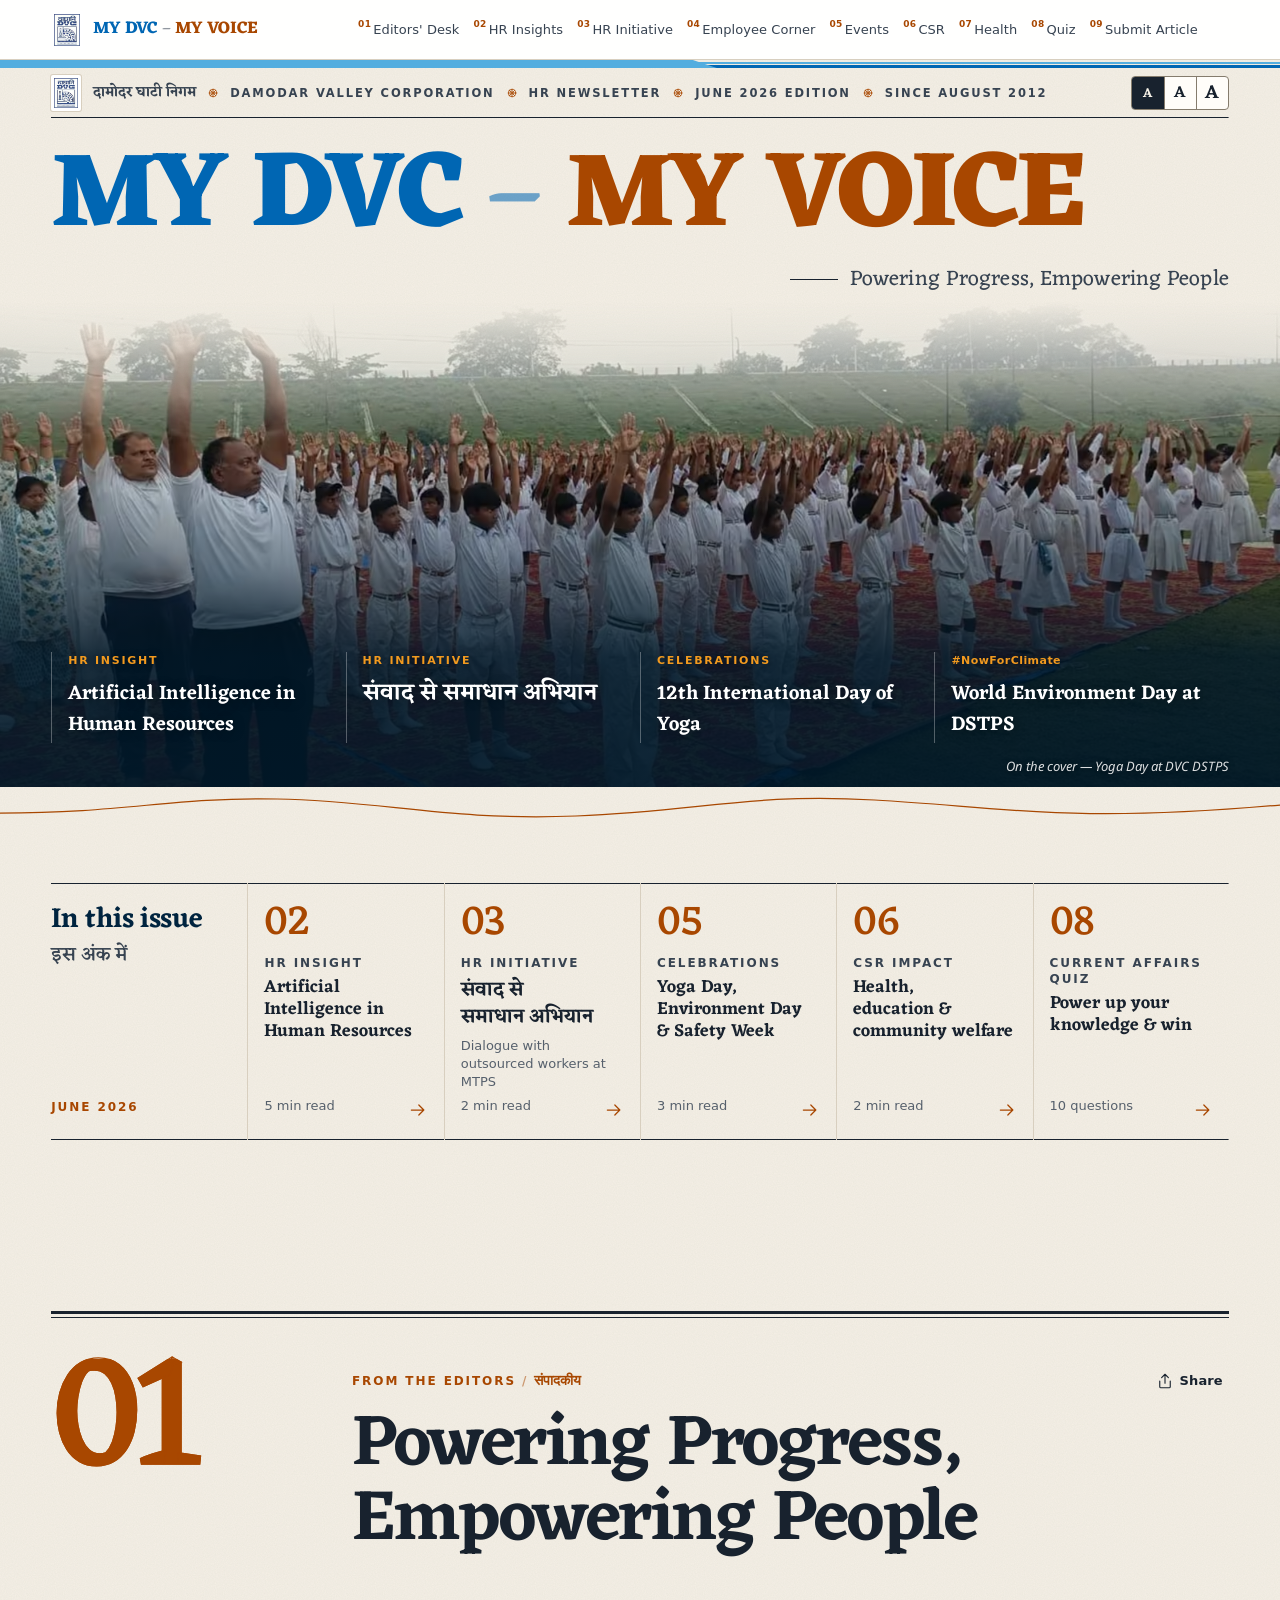
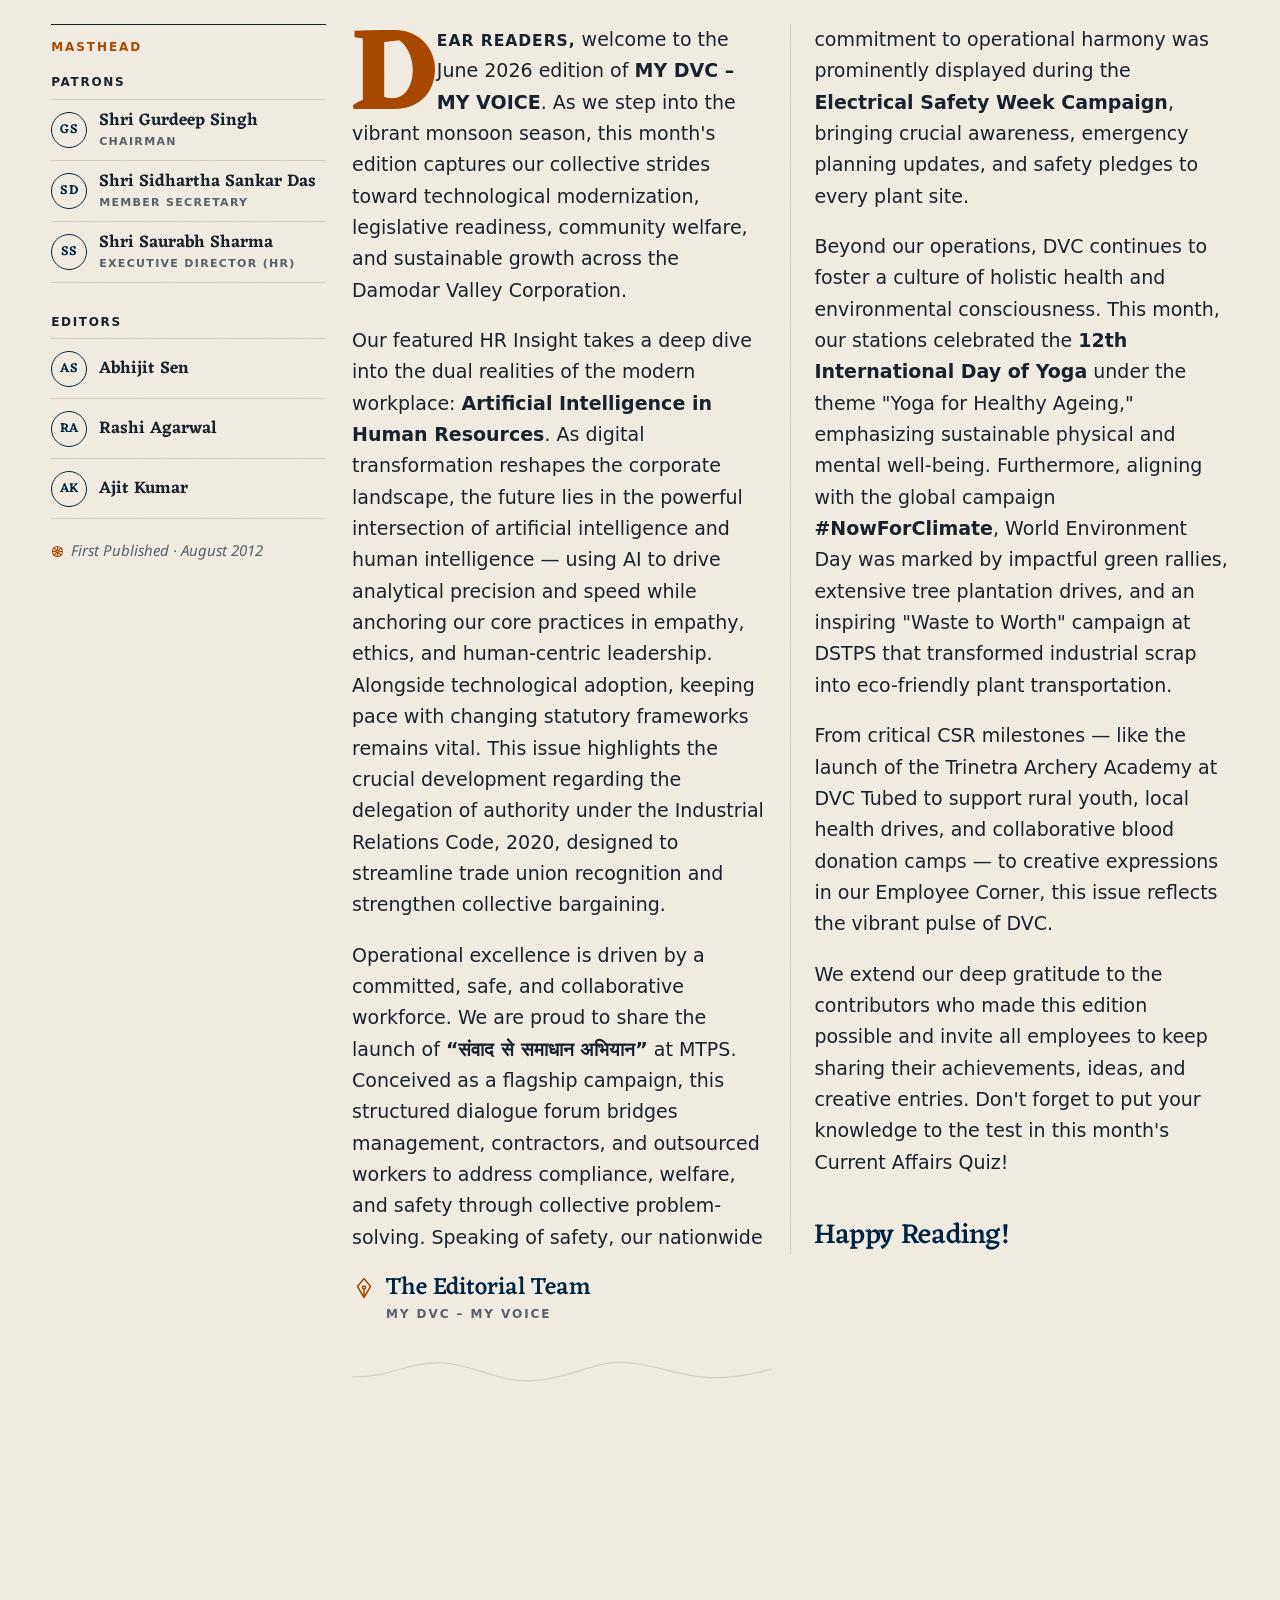
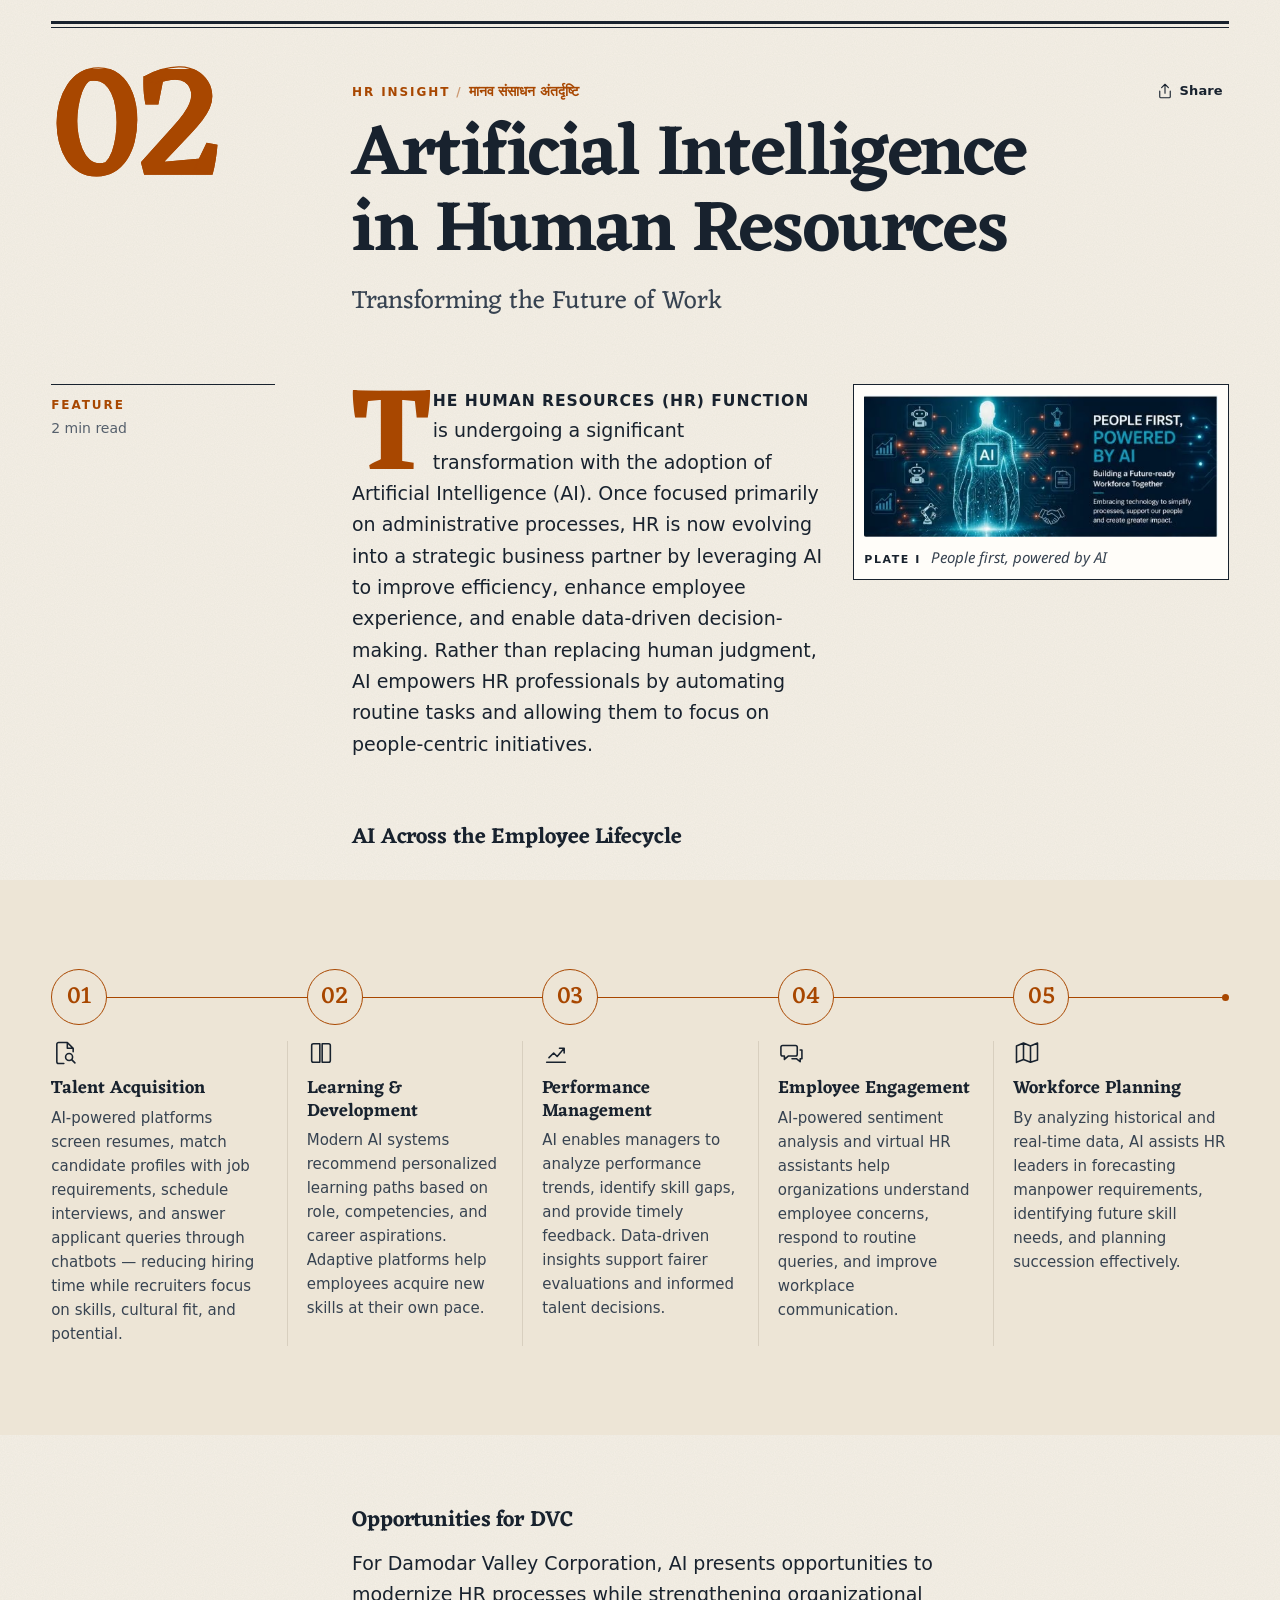
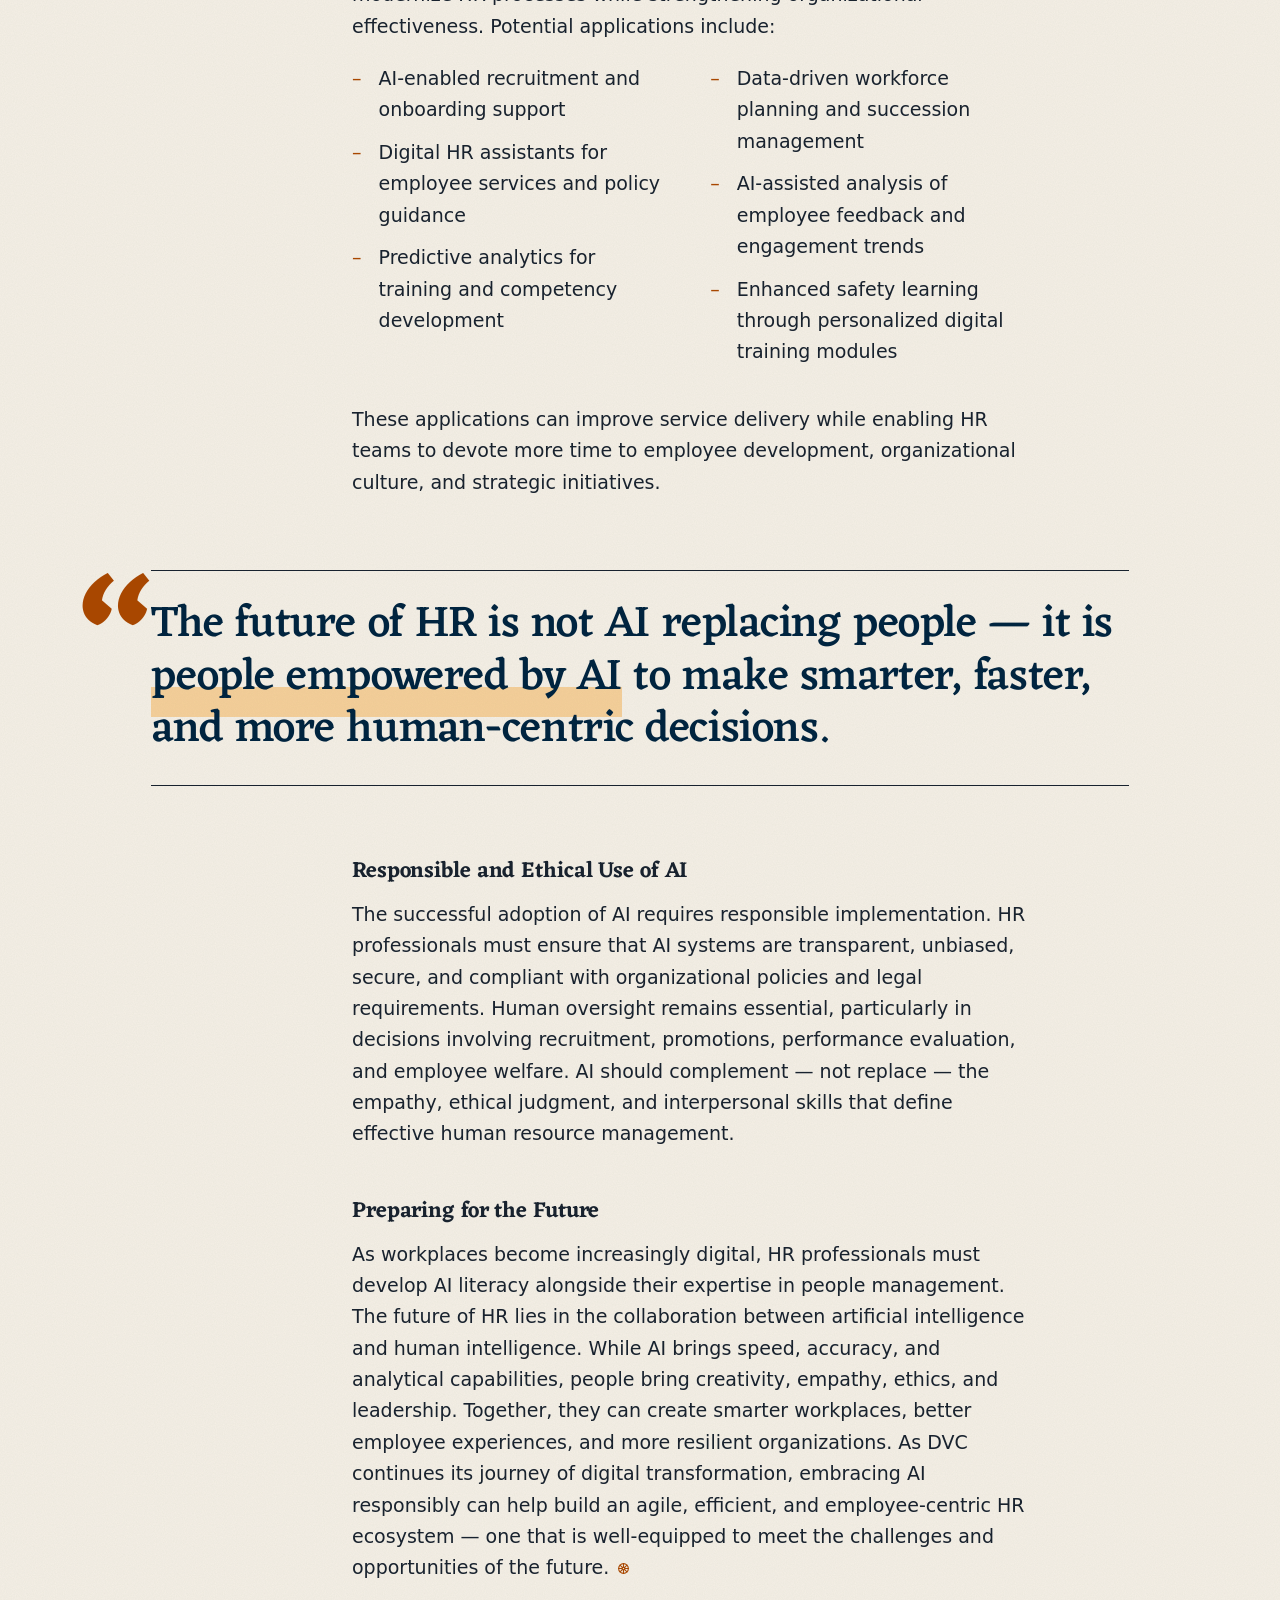
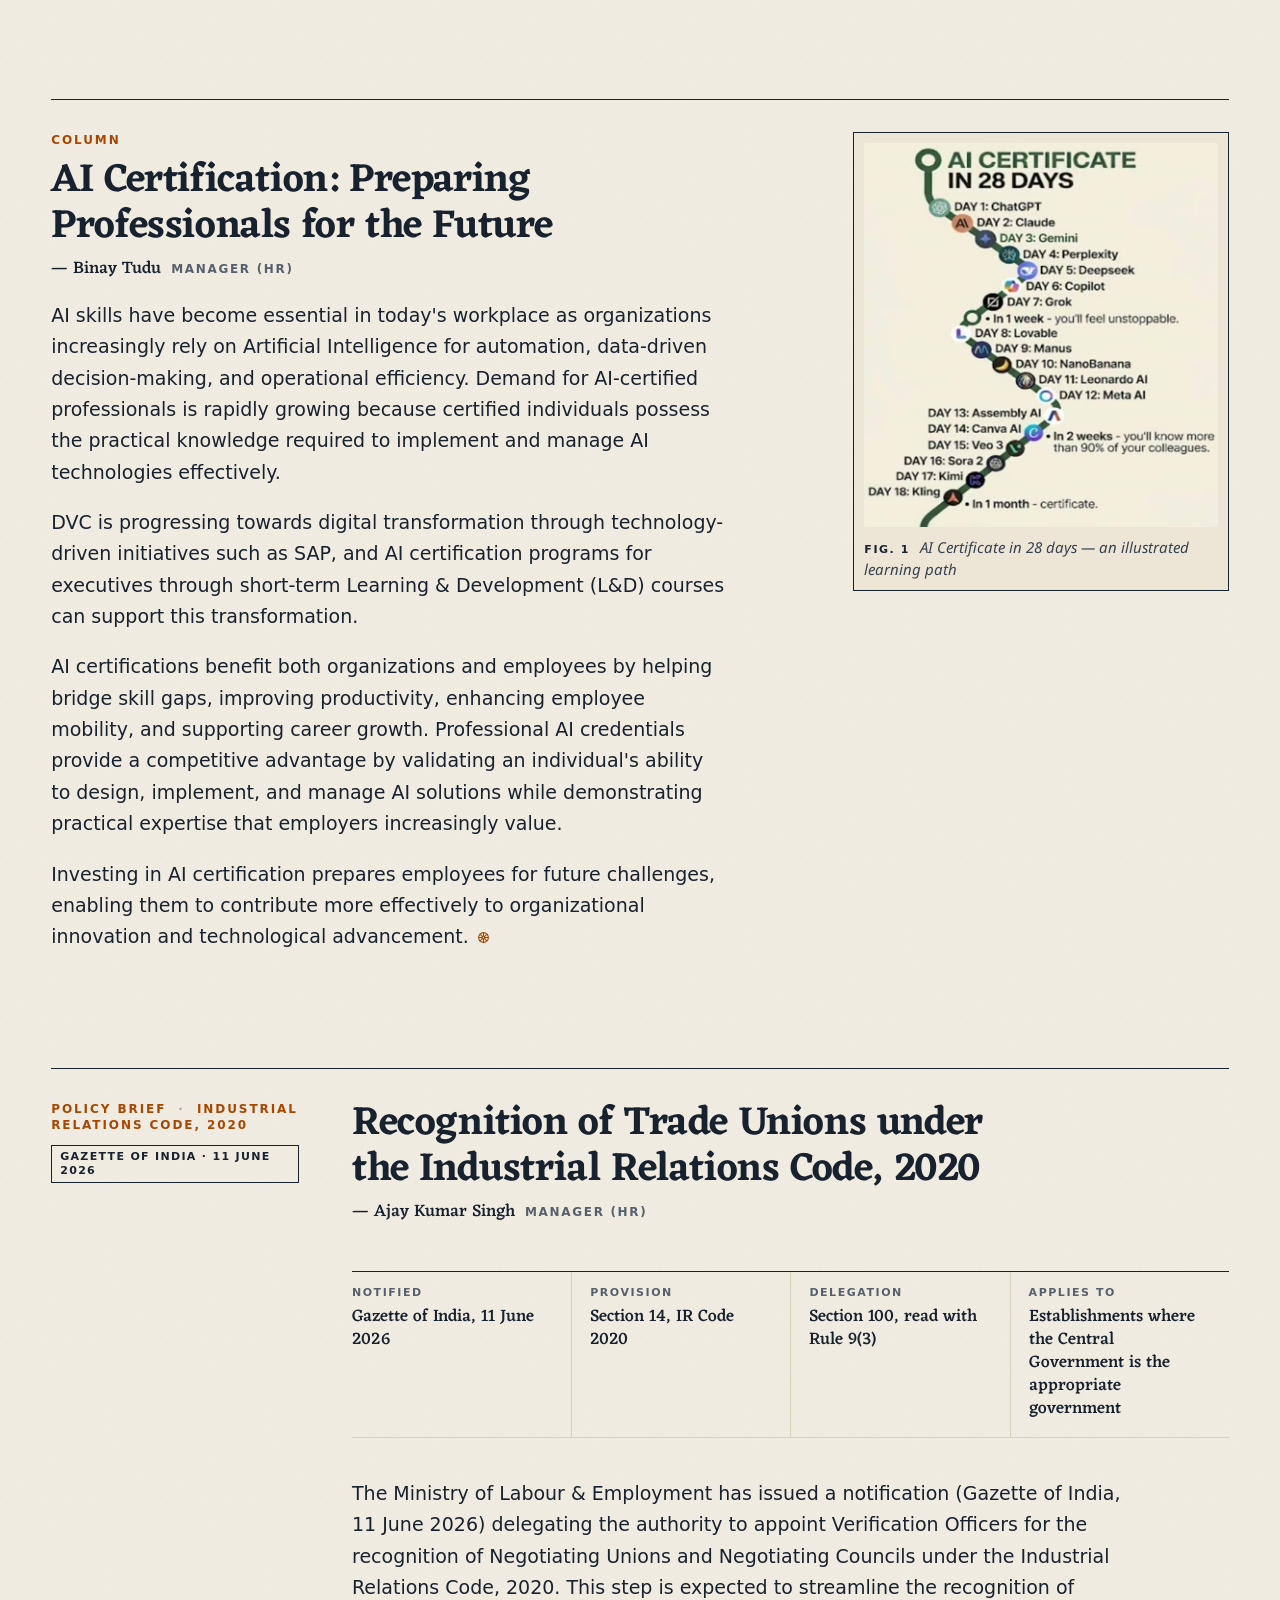
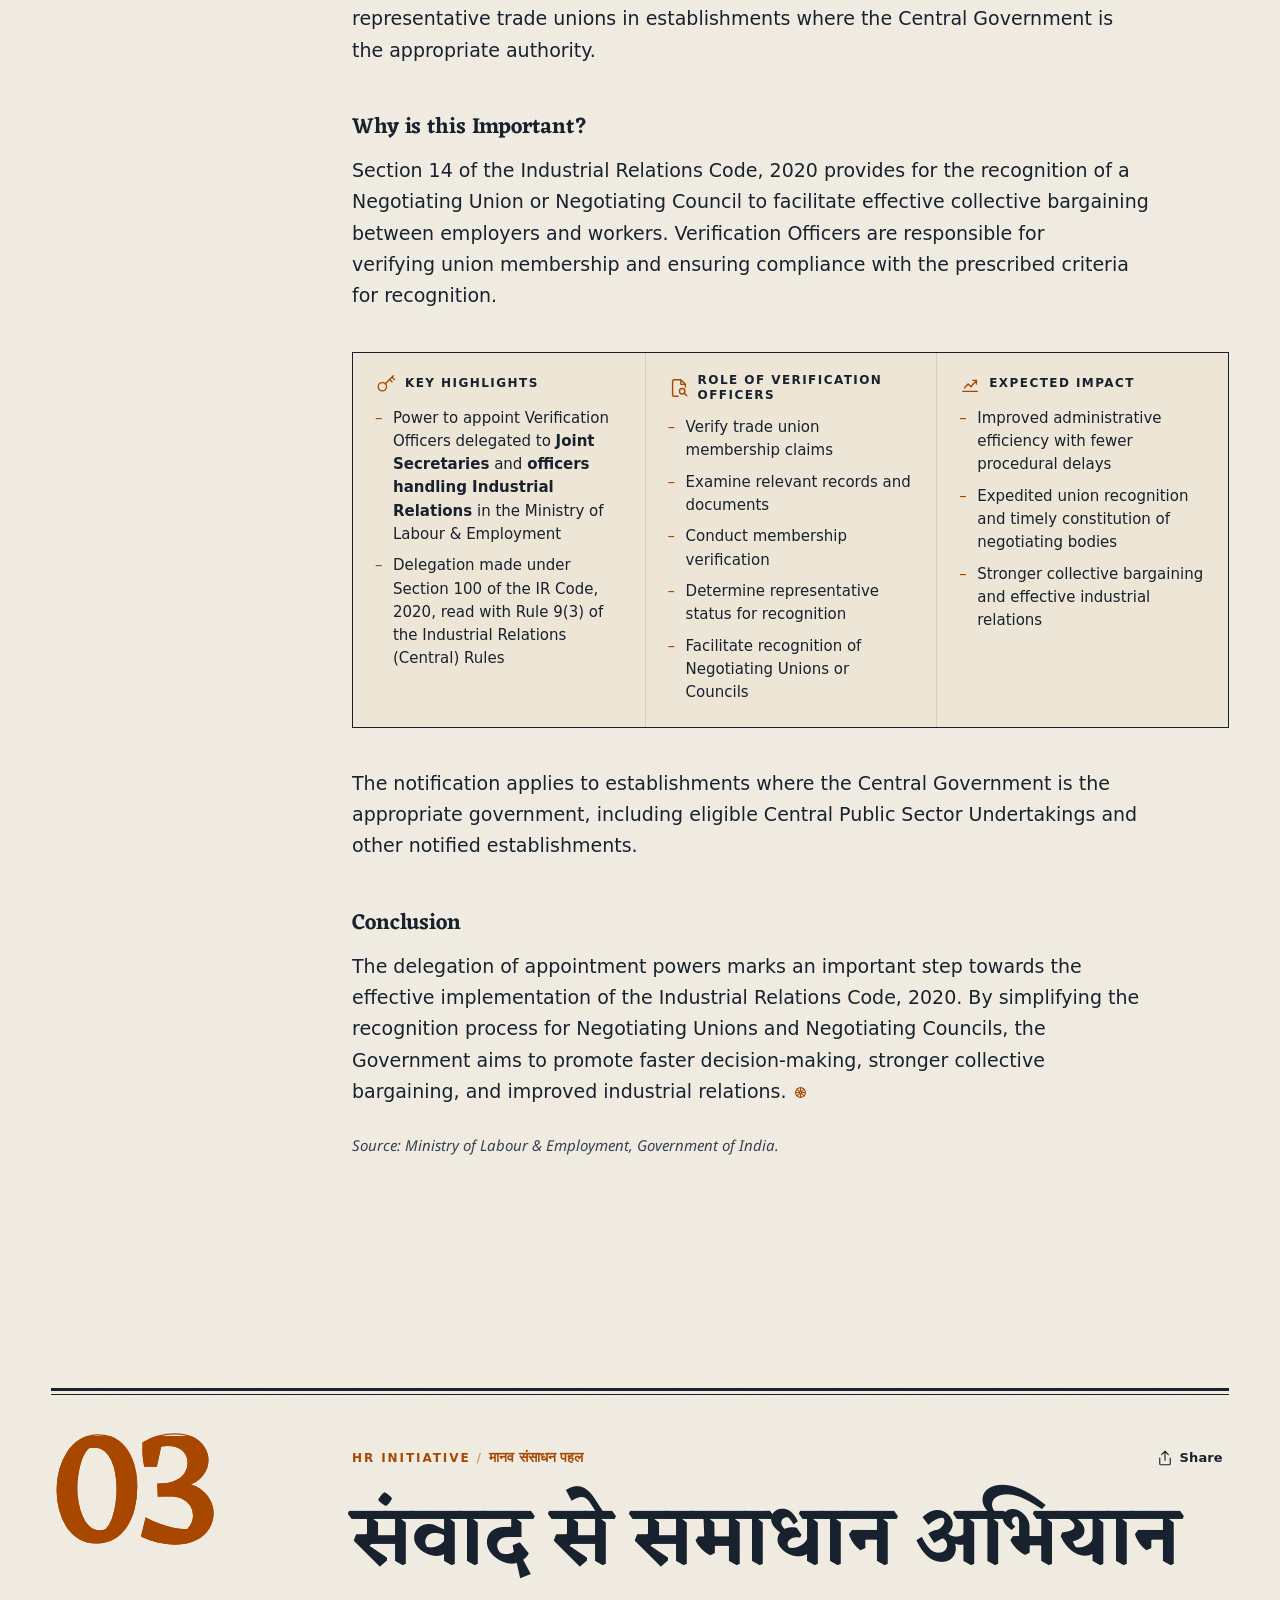
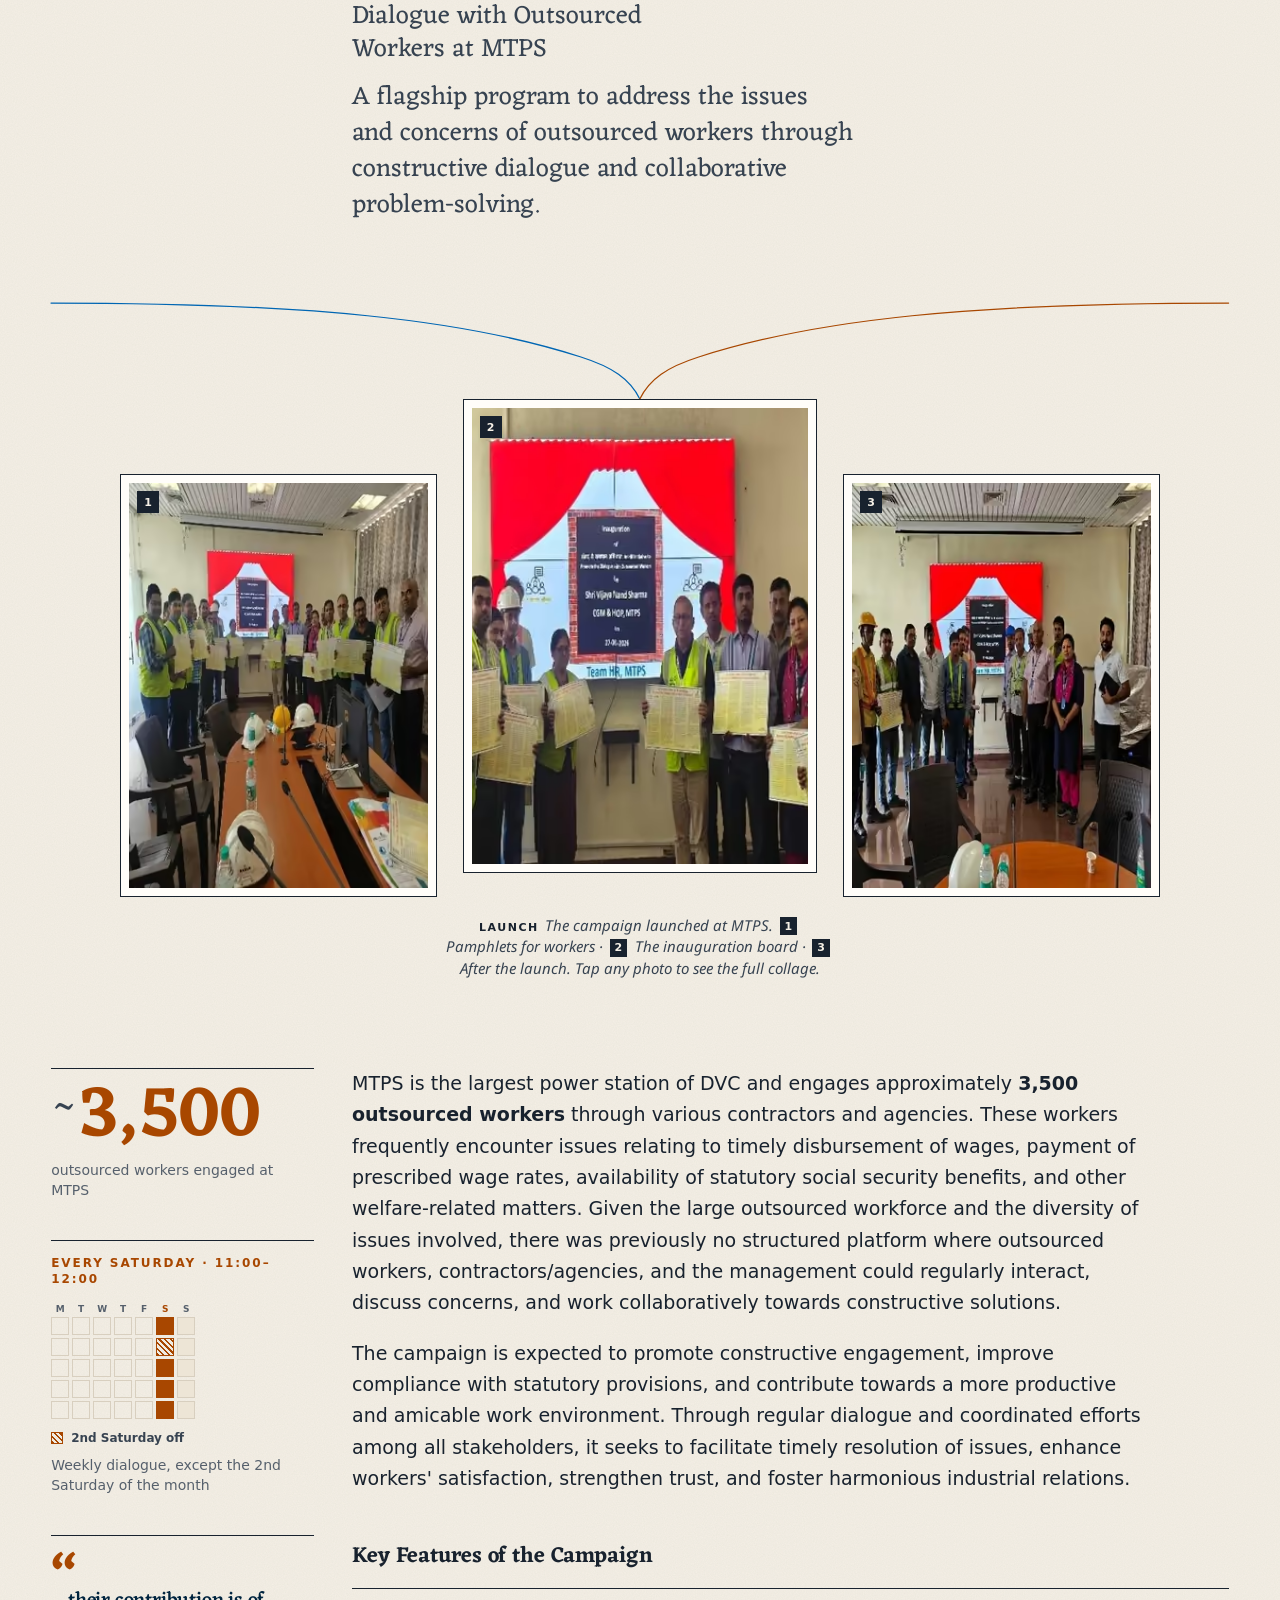
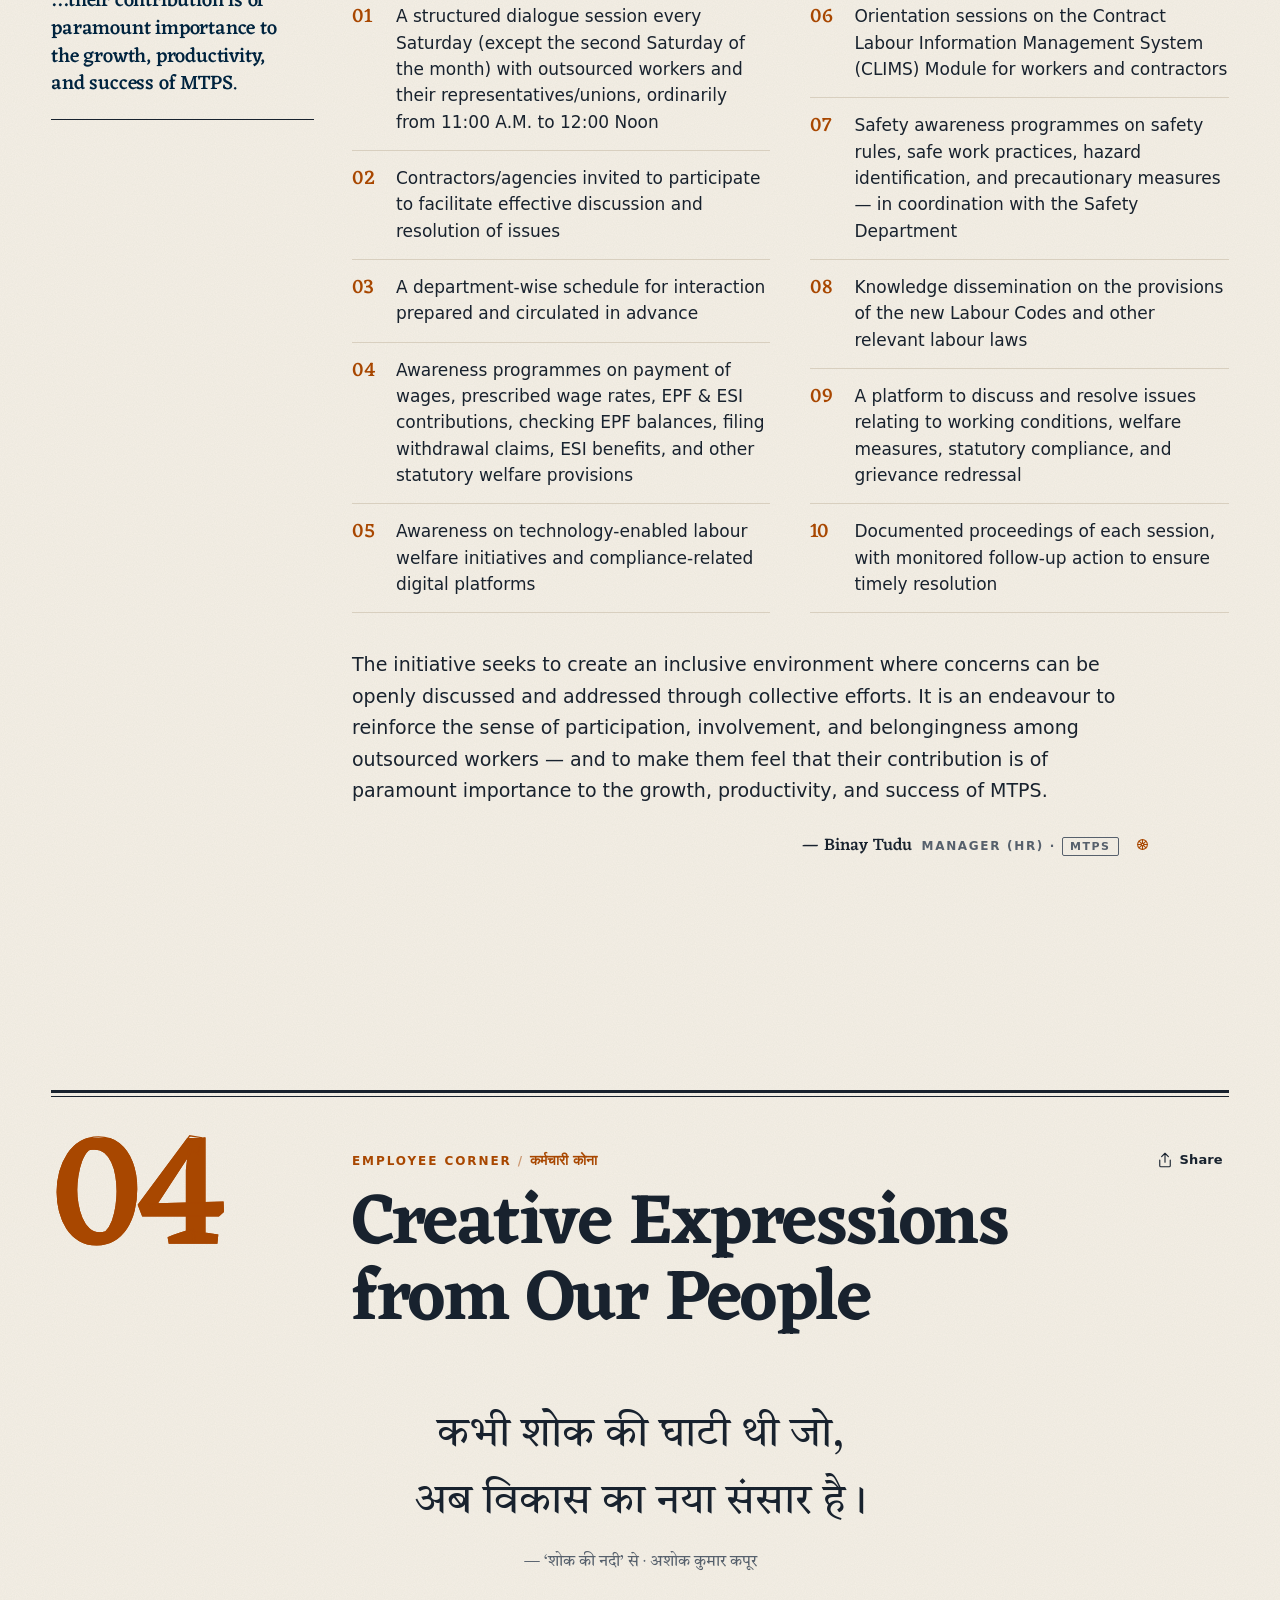
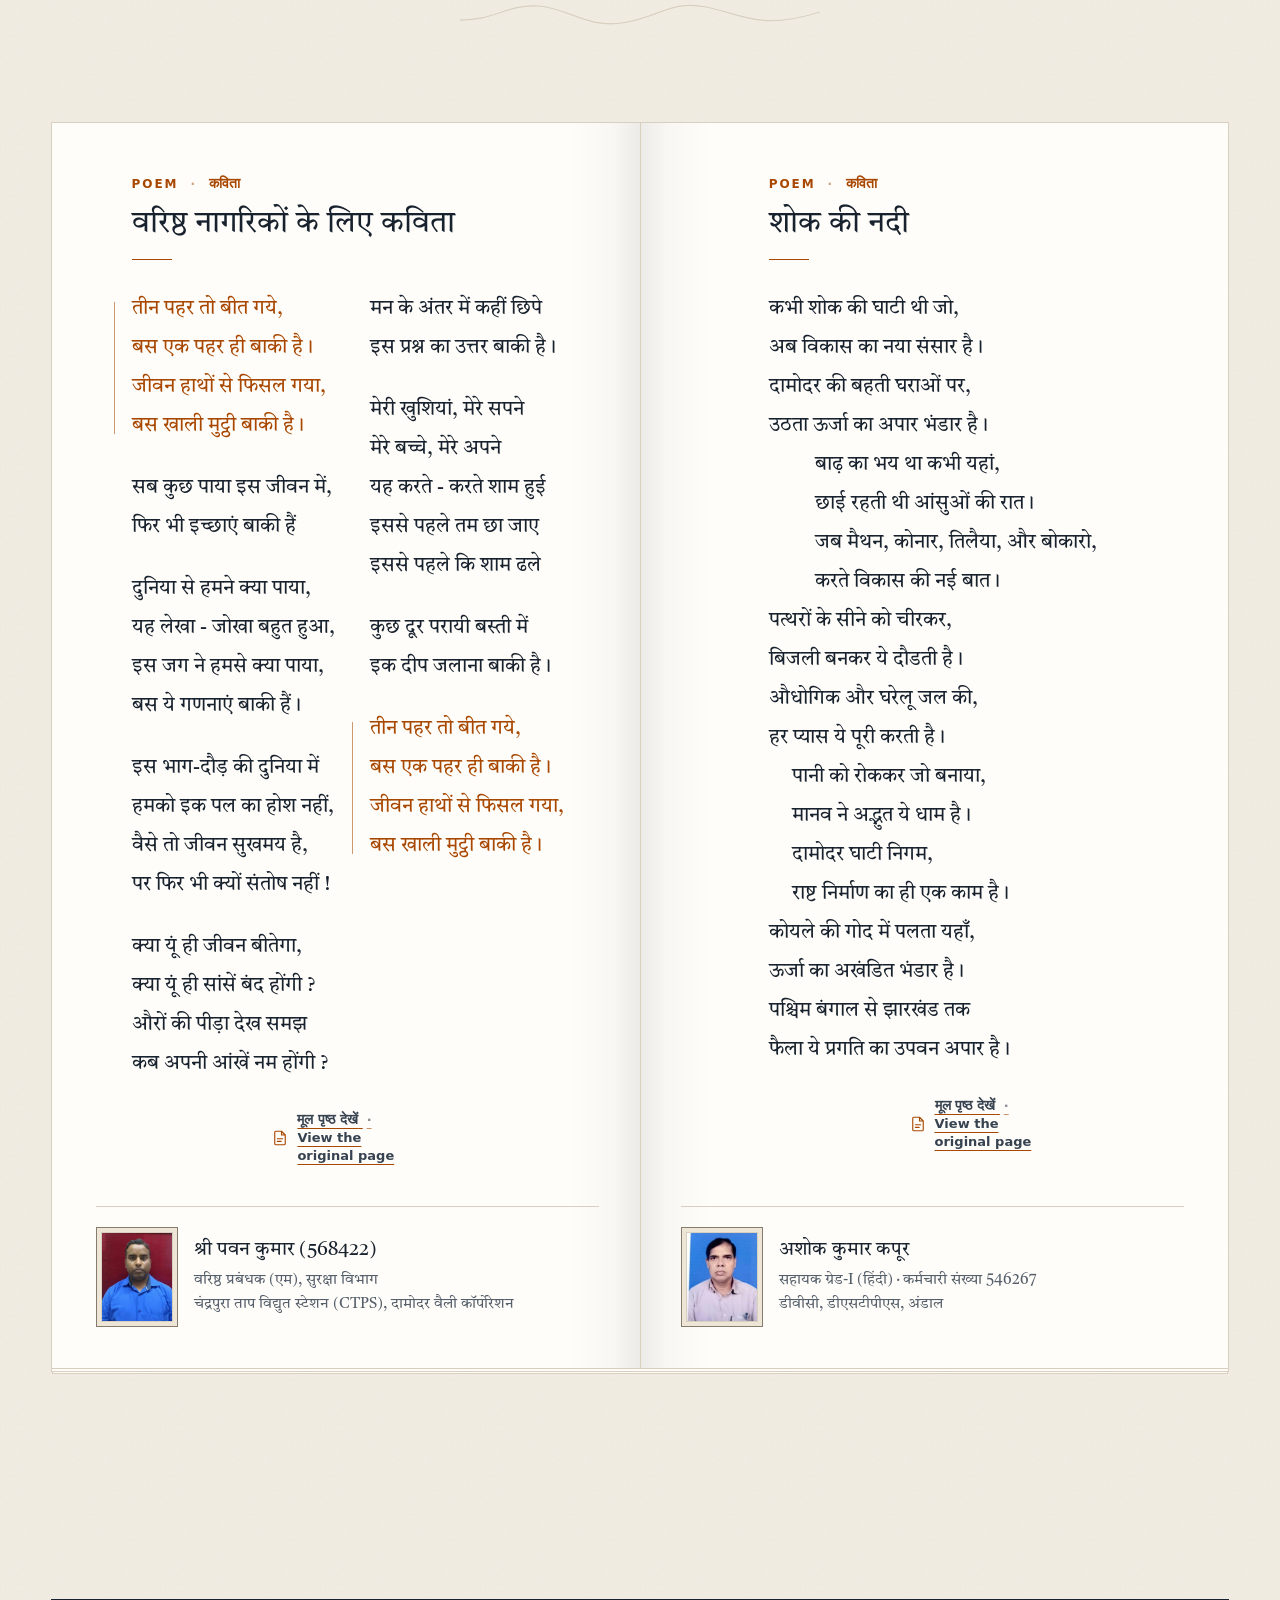
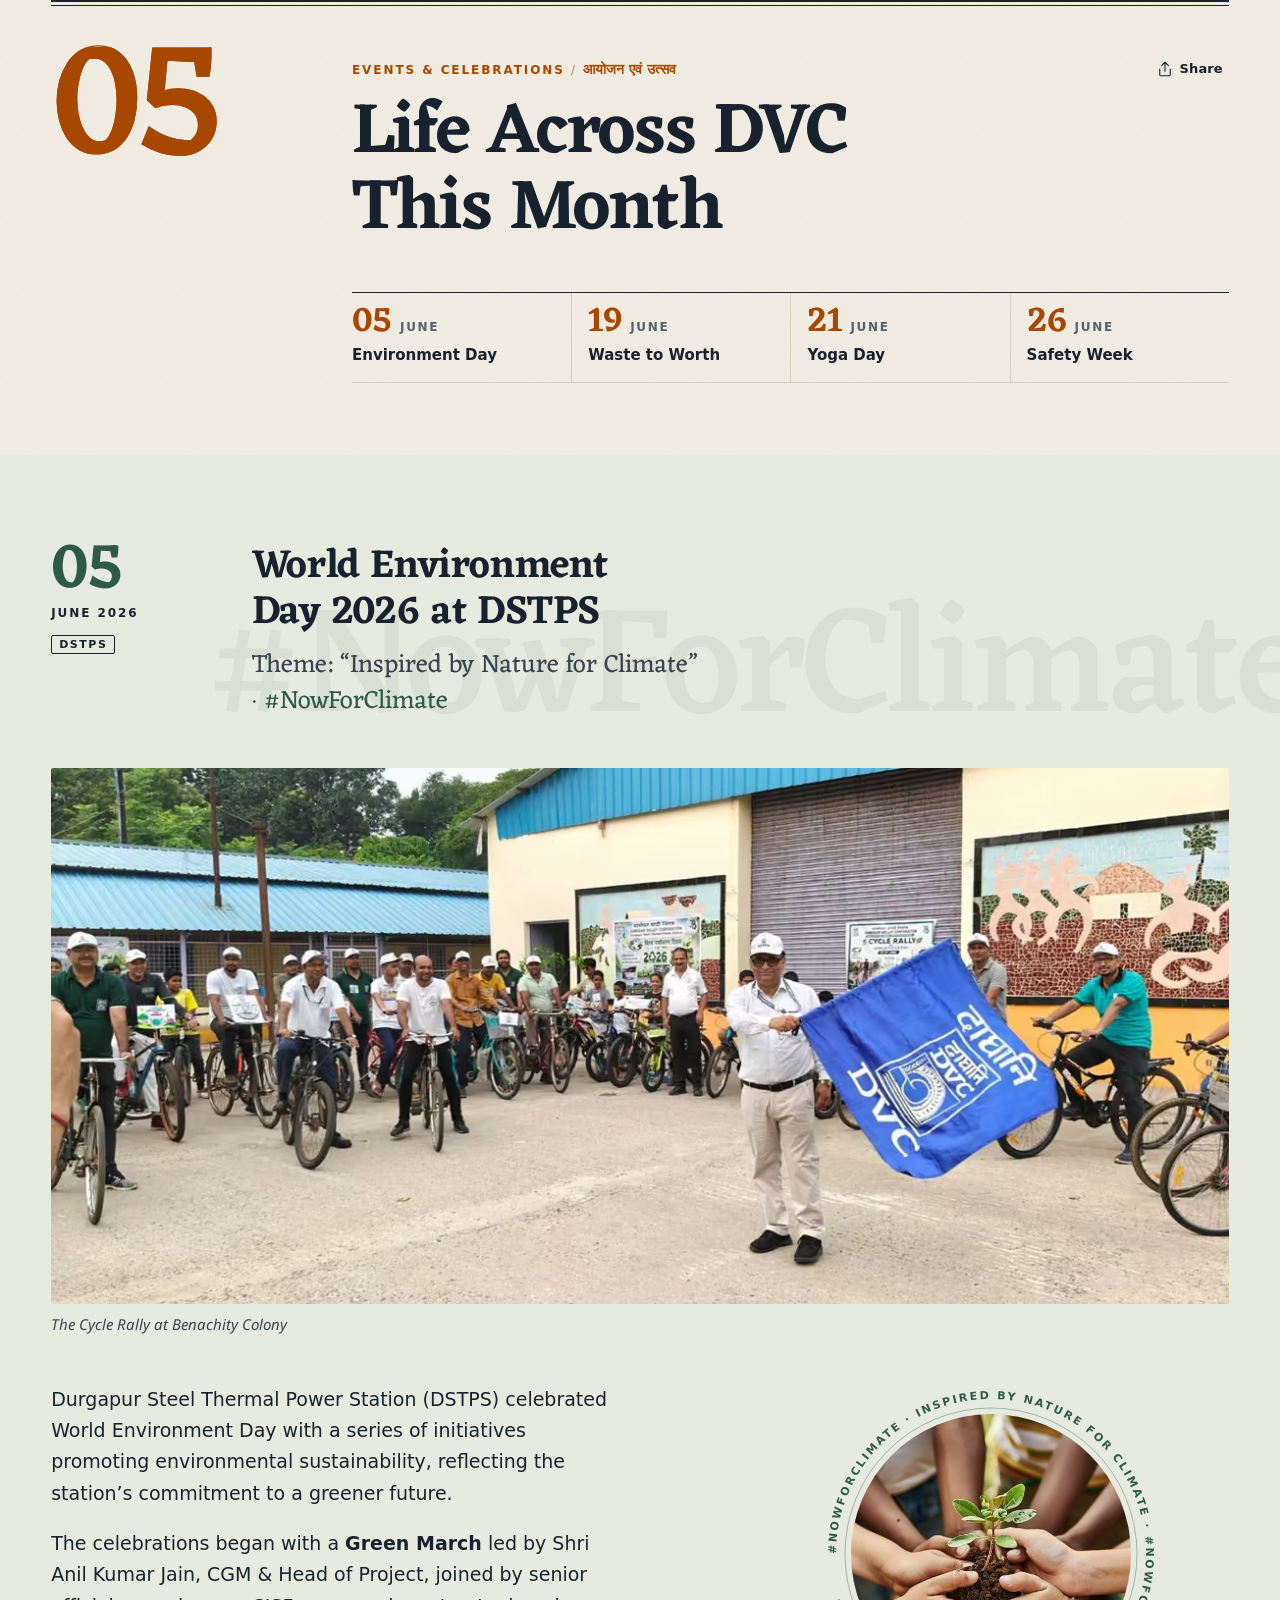
==== commit c4538d69: "Redesign: The Valley Folio — editorial bilingual newsletter - New design system on DVC's official CI" ====
--- a/index.html
+++ b/index.html
@@ -2,218 +2,432 @@
 <html lang="en">
 <head>
 <meta charset="UTF-8">
-<meta name="viewport" content="width=device-width, initial-scale=1.0">
+<meta name="viewport" content="width=device-width, initial-scale=1, viewport-fit=cover">
 <title>MY DVC – MY VOICE | HR Newsletter · June 2026</title>
+<meta name="description" content="June 2026 edition of MY DVC – MY VOICE, the monthly HR newsletter of Damodar Valley Corporation: AI in HR, संवाद से समाधान अभियान at MTPS, Yoga Day, World Environment Day, CSR, a current-affairs quiz and more.">
+<meta name="color-scheme" content="light dark">
+<meta name="theme-color" content="#FFFFFF" media="(prefers-color-scheme: light)">
+<meta name="theme-color" content="#111923" media="(prefers-color-scheme: dark)">
+<meta property="og:type" content="article">
+<meta property="og:site_name" content="MY DVC – MY VOICE">
+<meta property="og:locale" content="en_IN">
+<meta property="og:title" content="MY DVC – MY VOICE · HR Newsletter · June 2026">
+<meta property="og:description" content="AI in HR, संवाद से समाधान अभियान at MTPS, Yoga Day, World Environment Day, CSR stories and this month's quiz — from Damodar Valley Corporation.">
+<meta property="og:url" content="https://ajitkumarcse-sys.github.io/dvc-hr-newsletter-june-2026/">
+<meta property="og:image" content="https://ajitkumarcse-sys.github.io/dvc-hr-newsletter-june-2026/images/og-cover.jpg">
+<meta property="og:image:width" content="1200">
+<meta property="og:image:height" content="630">
+<meta property="og:image:alt" content="Yoga Day at DVC DSTPS">
+<meta name="twitter:card" content="summary_large_image">
+<link rel="icon" href="images/dvc-logo.jpg" type="image/jpeg">
+<link rel="apple-touch-icon" href="images/dvc-logo.jpg">
+<script>(function(){var r=document.documentElement;r.classList.add('js');try{var g=function(k){return JSON.parse(localStorage.getItem(k))};var t=g('ui:textSize');if(t==='lg')r.style.fontSize='112.5%';if(t==='xl')r.style.fontSize='125%';var th=g('ui:theme');if(th==='dark'||th==='light')r.setAttribute('data-theme',th);if(g('ui:motion')==='reduce')r.setAttribute('data-motion','reduce');}catch(e){}})();</script>
+<link rel="preconnect" href="https://fonts.googleapis.com">
+<link rel="preconnect" href="https://fonts.gstatic.com" crossorigin>
+<link rel="preconnect" href="https://cdn.jsdelivr.net" crossorigin>
+<link rel="preconnect" href="https://zouhduusxgdmzmuiianb.supabase.co" crossorigin>
+<link rel="stylesheet" href="https://fonts.googleapis.com/css2?family=Eczar:wght@400..800&family=Tiro+Devanagari+Hindi&display=swap">
+<link rel="stylesheet" href="https://fonts.googleapis.com/css2?family=Noto+Sans:ital,wght@0,400..700;1,400..700&display=optional">
 <link rel="stylesheet" href="css/style.css">
 </head>
-<body>
-
-<!-- ================= NAV ================= -->
-<nav class="nav">
+<body class="page-issue">
+<a class="skip-link" href="#main">Skip to main content <span lang="hi">· मुख्य सामग्री पर जाएँ</span></a>
+<svg class="sprite" width="0" height="0" style="position:absolute" aria-hidden="true" focusable="false"><defs>
+<symbol id="i-wheel" viewBox="0 0 24 24"><circle cx="12" cy="12" r="9"/><circle cx="12" cy="12" r="2.5"/><path d="M12 3v6.5M12 14.5V21M3 12h6.5M14.5 12H21M5.6 5.6l4.6 4.6M13.8 13.8l4.6 4.6M18.4 5.6l-4.6 4.6M10.2 13.8l-4.6 4.6"/></symbol>
+<symbol id="i-arrow-right" viewBox="0 0 24 24"><path d="M4 12h15M13 6l6 6-6 6"/></symbol>
+<symbol id="i-arrow-left" viewBox="0 0 24 24"><path d="M20 12H5M11 6l-6 6 6 6"/></symbol>
+<symbol id="i-arrow-up" viewBox="0 0 24 24"><path d="M12 20V5M6 11l6-6 6 6"/></symbol>
+<symbol id="i-chevron-down" viewBox="0 0 24 24"><path d="M6 9l6 6 6-6"/></symbol>
+<symbol id="i-chevron-left" viewBox="0 0 24 24"><path d="M15 5l-7 7 7 7"/></symbol>
+<symbol id="i-chevron-right" viewBox="0 0 24 24"><path d="M9 5l7 7-7 7"/></symbol>
+<symbol id="i-close" viewBox="0 0 24 24"><path d="M6 6l12 12M18 6 6 18"/></symbol>
+<symbol id="i-x" viewBox="0 0 24 24"><path d="M4 4h4.6L20 20h-4.6z"/><path d="M19.5 4l-6.3 7.2M10.8 12.8 4.5 20"/></symbol>
+<symbol id="i-zoom" viewBox="0 0 24 24"><circle cx="11" cy="11" r="6.5"/><path d="m16 16 4.5 4.5M11 8.5v5M8.5 11h5"/></symbol>
+<symbol id="i-search" viewBox="0 0 24 24"><circle cx="11" cy="11" r="6.5"/><path d="m16 16 4.5 4.5"/></symbol>
+<symbol id="i-share" viewBox="0 0 24 24"><path d="M12 3v12M7.5 7.5 12 3l4.5 4.5M5 12v7.5A1.5 1.5 0 0 0 6.5 21h11a1.5 1.5 0 0 0 1.5-1.5V12"/></symbol>
+<symbol id="i-copy" viewBox="0 0 24 24"><rect x="8" y="8" width="12" height="12" rx="1.5"/><path d="M16 8V5.5A1.5 1.5 0 0 0 14.5 4h-9A1.5 1.5 0 0 0 4 5.5v9A1.5 1.5 0 0 0 5.5 16H8"/></symbol>
+<symbol id="i-external" viewBox="0 0 24 24"><path d="M13.5 4.5h6v6M19.5 4.5 11 13M17.5 13.5v5A1.5 1.5 0 0 1 16 20H5.5A1.5 1.5 0 0 1 4 18.5V8a1.5 1.5 0 0 1 1.5-1.5h5"/></symbol>
+<symbol id="i-nib" viewBox="0 0 24 24"><path d="M12 2.5l6.5 8L12 21.5 5.5 10.5zM12 21.5V13"/><circle cx="12" cy="11.5" r="1.5"/></symbol>
+<symbol id="i-envelope" viewBox="0 0 24 24"><rect x="3" y="5.5" width="18" height="13" rx="1.5"/><path d="M3.5 6.5l8.5 6.5 8.5-6.5"/></symbol>
+<symbol id="i-upload" viewBox="0 0 24 24"><path d="M12 16V4M7 9l5-5 5 5M4 16v3.5A1.5 1.5 0 0 0 5.5 21h13a1.5 1.5 0 0 0 1.5-1.5V16"/></symbol>
+<symbol id="i-download" viewBox="0 0 24 24"><path d="M12 4v12M7 11l5 5 5-5M4 20h16"/></symbol>
+<symbol id="i-lock" viewBox="0 0 24 24"><rect x="5" y="10.5" width="14" height="10" rx="1.5"/><path d="M8 10.5v-3a4 4 0 0 1 8 0v3M12 14.5V17"/></symbol>
+<symbol id="i-key" viewBox="0 0 24 24"><circle cx="8" cy="15" r="4.5"/><path d="M11.2 11.8 20 3M16 7l2.5 2.5M18.5 4.5 21 7"/></symbol>
+<symbol id="i-doc-search" viewBox="0 0 24 24"><path d="M14 3H6.5A1.5 1.5 0 0 0 5 4.5v15A1.5 1.5 0 0 0 6.5 21H11M14 3l5 5h-5zM19 8v3"/><circle cx="15.5" cy="15.5" r="3"/><path d="M17.7 17.7l2.8 2.8"/></symbol>
+<symbol id="i-doc" viewBox="0 0 24 24"><path d="M14 3H6.5A1.5 1.5 0 0 0 5 4.5v15A1.5 1.5 0 0 0 6.5 21h11a1.5 1.5 0 0 0 1.5-1.5V8zM14 3v5h5M8.5 13h7M8.5 16.5h5"/></symbol>
+<symbol id="i-chart-up" viewBox="0 0 24 24"><path d="M4 20h16M6 16l4-4 3 3 6-7M15 8h4v4"/></symbol>
+<symbol id="i-check" viewBox="0 0 24 24"><path d="M5 12.5l4.5 4.5L19 7.5"/></symbol>
+<symbol id="i-check-circle" viewBox="0 0 24 24"><circle cx="12" cy="12" r="9"/><path d="M8 12.5l2.7 2.7L16 9.8"/></symbol>
+<symbol id="i-info" viewBox="0 0 24 24"><circle cx="12" cy="12" r="9"/><path d="M12 11v5.5M12 7.5v.5"/></symbol>
+<symbol id="i-warning" viewBox="0 0 24 24"><path d="M12 3.5 21.5 20h-19zM12 10v4.5M12 17.5v.5"/></symbol>
+<symbol id="i-bolt" viewBox="0 0 24 24"><path d="M13.5 2.5 5 13.5h6l-1 8 8.5-11h-6z"/></symbol>
+<symbol id="i-leaf" viewBox="0 0 24 24"><path d="M5 19C5 10 10 5 20 4c-1 10-6 15-15 15zM5 19l8-8"/></symbol>
+<symbol id="i-bicycle" viewBox="0 0 24 24"><circle cx="6" cy="16.5" r="3.5"/><circle cx="18" cy="16.5" r="3.5"/><path d="M6 16.5l4-8h5.5L18 16.5M10 8.5l3 8H6M15.5 8.5 15 6M14 6h2.5"/></symbol>
+<symbol id="i-droplet" viewBox="0 0 24 24"><path d="M12 3s6.5 7.2 6.5 11.5a6.5 6.5 0 0 1-13 0C5.5 10.2 12 3 12 3z"/></symbol>
+<symbol id="i-blood" viewBox="0 0 24 24"><path d="M12 3s6.5 7.2 6.5 11.5a6.5 6.5 0 0 1-13 0C5.5 10.2 12 3 12 3zM12 11v6M9 14h6"/></symbol>
+<symbol id="i-drops" viewBox="0 0 24 24"><path d="M8 4s3 3.3 3 5.3a3 3 0 0 1-6 0C5 7.3 8 4 8 4zM16 9s3 3.3 3 5.3a3 3 0 0 1-6 0C13 12.3 16 9 16 9zM4 20h16"/></symbol>
+<symbol id="i-bowl" viewBox="0 0 24 24"><path d="M3.5 11h17a8.5 8.5 0 0 1-17 0zM8 20.5h8M9 7.5c0-1.5 1-2 1-3.5M13 7.5c0-1.5 1-2 1-3.5"/></symbol>
+<symbol id="i-target" viewBox="0 0 24 24"><circle cx="12" cy="12" r="9"/><circle cx="12" cy="12" r="5.5"/><circle cx="12" cy="12" r="2"/><path d="M12 12l7.5-7.5M17 4.5h2.5V7"/></symbol>
+<symbol id="i-book" viewBox="0 0 24 24"><path d="M4 5.5A1.5 1.5 0 0 1 5.5 4H11v16H5.5A1.5 1.5 0 0 1 4 18.5zM20 5.5A1.5 1.5 0 0 0 18.5 4H13v16h5.5a1.5 1.5 0 0 0 1.5-1.5z"/></symbol>
+<symbol id="i-speech" viewBox="0 0 24 24"><path d="M4 5.5h11A1.5 1.5 0 0 1 16.5 7v6a1.5 1.5 0 0 1-1.5 1.5H9l-3.5 3v-3H4A1.5 1.5 0 0 1 2.5 13V7A1.5 1.5 0 0 1 4 5.5zM19 9.5h1.5V17H19v2.5L16 17h-4"/></symbol>
+<symbol id="i-map" viewBox="0 0 24 24"><path d="M3 6l6-2.5 6 2.5 6-2.5v14.5L15 20l-6-2.5L3 20zM9 3.5v14M15 6v14"/></symbol>
+<symbol id="i-shield" viewBox="0 0 24 24"><path d="M12 3l7.5 3v5.5c0 4.5-3.2 8-7.5 9.5-4.3-1.5-7.5-5-7.5-9.5V6zM8.8 12l2.3 2.3 4.2-4.6"/></symbol>
+<symbol id="i-shield-check" viewBox="0 0 24 24"><path d="M12 3l7.5 3v5.5c0 4.5-3.2 8-7.5 9.5-4.3-1.5-7.5-5-7.5-9.5V6z"/><path d="M8.5 12.2l2.4 2.4 4.6-5"/></symbol>
+<symbol id="i-glass" viewBox="0 0 24 24"><path d="M6 3.5h12l-1.5 17h-9zM6.6 9.5h10.8"/></symbol>
+<symbol id="i-thermometer" viewBox="0 0 24 24"><path d="M10 14.5V5a2 2 0 0 1 4 0v9.5a4 4 0 1 1-4 0zM12 9v8"/></symbol>
+<symbol id="i-sun" viewBox="0 0 24 24"><circle cx="12" cy="12" r="4"/><path d="M12 2.5v2M12 19.5v2M2.5 12h2M19.5 12h2M5.3 5.3l1.4 1.4M17.3 17.3l1.4 1.4M18.7 5.3l-1.4 1.4M6.7 17.3l-1.4 1.4"/></symbol>
+<symbol id="i-moon" viewBox="0 0 24 24"><path d="M20.5 13.5A8.5 8.5 0 1 1 10.5 3.5a7.5 7.5 0 0 0 10 10z"/></symbol>
+<symbol id="i-text" viewBox="0 0 24 24"><path d="M3 18.5 7.5 6l4.5 12.5M4.6 14h5.8M14.5 18.5l3-8.5 3 8.5M15.5 15.8h4"/></symbol>
+<symbol id="i-motion" viewBox="0 0 24 24"><circle cx="15.5" cy="12" r="5"/><path d="M2.5 9h5M2 12h4.5M2.5 15h5"/></symbol>
+<symbol id="i-calendar" viewBox="0 0 24 24"><rect x="3.5" y="5" width="17" height="15.5" rx="1.5"/><path d="M3.5 10h17M8 3v4M16 3v4"/></symbol>
+<symbol id="i-user" viewBox="0 0 24 24"><circle cx="12" cy="8" r="4"/><path d="M4 20.5c1.2-4 4.3-6 8-6s6.8 2 8 6"/></symbol>
+<symbol id="i-users" viewBox="0 0 24 24"><circle cx="9.5" cy="8" r="3.75"/><path d="M2.5 20.5c1-3.8 3.7-5.8 7-5.8s6 2 7 5.8"/><circle cx="17" cy="8.5" r="2.75"/><path d="M17.5 14.2c2.3.3 3.7 2 4.2 5"/></symbol>
+<symbol id="i-heart" viewBox="0 0 24 24"><path d="M12 20.5S3.5 15.5 3.5 9.5A4.5 4.5 0 0 1 12 7a4.5 4.5 0 0 1 8.5 2.5c0 6-8.5 11-8.5 11z"/></symbol>
+<symbol id="i-handshake" viewBox="0 0 24 24"><path d="M2 8h4v7.5H2M22 8h-4v7.5h4"/><path d="M6 9.5 9.5 7.5h3l5.5 2.5"/><path d="M18 14l-4.5 3.5a1.4 1.4 0 0 1-2-.2L6 13"/><path d="M12.5 7.5 9.5 11a1.3 1.3 0 0 0 1.9 1.8l2.1-1.8 3.5 3"/></symbol>
+<symbol id="i-star" viewBox="0 0 24 24"><path d="M12 3.5l2.6 5.3 5.9.9-4.3 4.1 1 5.8L12 16.9l-5.2 2.7 1-5.8-4.3-4.1 5.9-.9z"/></symbol>
+<symbol id="i-folder" viewBox="0 0 24 24"><path d="M3.5 6.5A1.5 1.5 0 0 1 5 5h4.5l2 2.5H19a1.5 1.5 0 0 1 1.5 1.5v9a1.5 1.5 0 0 1-1.5 1.5H5A1.5 1.5 0 0 1 3.5 18z"/></symbol>
+<symbol id="i-logout" viewBox="0 0 24 24"><path d="M10 4.5H5.5A1.5 1.5 0 0 0 4 6v12a1.5 1.5 0 0 0 1.5 1.5H10M14.5 8l4 4-4 4M18.5 12H9"/></symbol>
+<symbol id="i-refresh" viewBox="0 0 24 24"><path d="M19.5 8.5A8 8 0 0 0 5 7.5M4.5 15.5a8 8 0 0 0 14.5 1M19.5 4v4.5H15M4.5 20v-4.5H9"/></symbol>
+<symbol id="i-plus" viewBox="0 0 24 24"><path d="M12 5v14M5 12h14"/></symbol>
+<symbol id="i-globe" viewBox="0 0 24 24"><circle cx="12" cy="12" r="9"/><path d="M3 12h18M12 3c2.5 2.6 3.8 5.6 3.8 9s-1.3 6.4-3.8 9c-2.5-2.6-3.8-5.6-3.8-9S9.5 5.6 12 3z"/></symbol>
+<symbol id="i-facebook" viewBox="0 0 24 24"><circle cx="12" cy="12" r="9"/><path d="M15.5 8h-1.6c-1.3 0-2.1.8-2.1 2.1V21M9.3 13h5.2"/></symbol>
+<symbol id="i-instagram" viewBox="0 0 24 24"><rect x="3.5" y="3.5" width="17" height="17" rx="5"/><circle cx="12" cy="12" r="4"/><path d="M17 7v.01"/></symbol>
+<symbol id="i-linkedin" viewBox="0 0 24 24"><rect x="3.5" y="3.5" width="17" height="17" rx="2.5"/><path d="M8 11v5.5M8 8v.01M11.5 16.5V11M11.5 13.5c0-1.6 1-2.5 2.4-2.5s2.1.9 2.1 2.5v3"/></symbol>
+<symbol id="i-youtube" viewBox="0 0 24 24"><rect x="2.5" y="5.5" width="19" height="13" rx="4"/><path d="M10.2 9.2v5.6l4.8-2.8z" fill="currentColor"/></symbol>
+</defs></svg>
+
+<!-- ================= RUNNING HEADER ================= -->
+<nav class="nav" aria-label="Newsletter sections">
   <div class="nav-inner">
-    <a class="nav-brand" href="#top" style="text-decoration:none">
-      <img src="images/dvc-logo.jpg" alt="DVC logo">
-      MY DVC – MY VOICE
+    <a class="nav-brand" href="#top">
+      <img src="images/dvc-logo.jpg" alt="" width="26" height="32" data-keep>
+      <span class="nav-wordmark">MY DVC <span class="mh-dash">–</span> <i>MY VOICE</i></span>
     </a>
     <div class="nav-links" id="navLinks">
-      <a href="#editors">Editors' Desk</a>
-      <a href="#insights">HR Insights</a>
-      <a href="#initiative">HR Initiative</a>
-      <a href="#employee-corner">Employee Corner</a>
-      <a href="#events">Events</a>
-      <a href="#csr">CSR</a>
-      <a href="#health">Health</a>
-      <a href="#quiz">Quiz</a>
-      <a href="#submit">Submit Article</a>
+      <div class="toc-head">
+        <p class="kicker"><span>Contents</span><span class="sep" aria-hidden="true">/</span><span lang="hi">इस अंक में</span></p>
+        <div class="reading-settings">
+          <div class="seg" role="group" aria-label="Text size"><button type="button" data-ts="md" aria-pressed="true" aria-label="Default text size">A</button><button type="button" data-ts="lg" aria-pressed="false" aria-label="Larger text">A</button><button type="button" data-ts="xl" aria-pressed="false" aria-label="Largest text">A</button></div>
+          <div class="seg" role="group" aria-label="Theme"><button type="button" data-theme-set="light" aria-pressed="false">Day</button><button type="button" data-theme-set="dark" aria-pressed="false">Night</button><button type="button" data-theme-set="auto" aria-pressed="true">Auto</button></div>
+          <div class="seg" role="group" aria-label="Motion"><button type="button" data-motion-set="full" aria-pressed="true">Motion on</button><button type="button" data-motion-set="reduce" aria-pressed="false">Reduce motion</button></div>
+        </div>
+      </div>
+      <ol class="toc-list">
+        <li style="--i:0"><a href="#editors"><span class="n" aria-hidden="true">01</span>Editors' Desk<span class="hi" lang="hi">संपादकीय</span></a></li>
+        <li style="--i:1"><a href="#insights"><span class="n" aria-hidden="true">02</span>HR Insights<span class="hi" lang="hi">मानव संसाधन अंतर्दृष्टि</span></a></li>
+        <li style="--i:2"><a href="#initiative"><span class="n" aria-hidden="true">03</span>HR Initiative<span class="hi" lang="hi">मानव संसाधन पहल</span></a></li>
+        <li style="--i:3"><a href="#employee-corner"><span class="n" aria-hidden="true">04</span>Employee Corner<span class="hi" lang="hi">कर्मचारी कोना</span></a></li>
+        <li style="--i:4"><a href="#events"><span class="n" aria-hidden="true">05</span>Events<span class="hi" lang="hi">आयोजन एवं उत्सव</span></a></li>
+        <li style="--i:5"><a href="#csr"><span class="n" aria-hidden="true">06</span>CSR<span class="hi" lang="hi">निगमित सामाजिक दायित्व</span></a></li>
+        <li style="--i:6"><a href="#health"><span class="n" aria-hidden="true">07</span>Health<span class="hi" lang="hi">स्वास्थ्य कोना</span></a></li>
+        <li style="--i:7"><a href="#quiz"><span class="n" aria-hidden="true">08</span>Quiz<span class="hi" lang="hi">प्रश्नोत्तरी</span></a></li>
+        <li style="--i:8"><a href="#submit"><span class="n" aria-hidden="true">09</span>Submit Article<span class="hi" lang="hi">रचना भेजें</span></a></li>
+      </ol>
     </div>
     <div class="nav-auth" id="navAuth"></div>
-    <button class="nav-toggle" id="navToggle" aria-label="Toggle menu" aria-expanded="false">
-      <span></span><span></span><span></span>
+    <button class="nav-toggle" id="navToggle" type="button" aria-controls="navLinks" aria-expanded="false">
+      <span class="bars" aria-hidden="true"><span class="bar"></span><span class="bar"></span><span class="bar"></span></span>
+      <span class="nav-toggle-label">Contents</span>
     </button>
   </div>
 </nav>
 
-<!-- ================= HERO ================= -->
+<!-- ================= THE COVER ================= -->
 <header class="hero" id="top">
-  <div class="hero-bg"></div>
-  <div class="hero-grad"></div>
-  <div class="hero-inner">
-    <div class="hero-logo"><img src="images/dvc-logo.jpg" alt="Damodar Valley Corporation logo"></div>
-    <div class="hero-text">
-      <div class="kicker">Damodar Valley Corporation · HR Newsletter</div>
-      <h1>MY DVC – MY VOICE</h1>
-      <div class="sub">June 2026 Edition · Powering Progress, Empowering People</div>
-      <div class="hero-badges">
-        <span>🤖 AI in Human Resources</span>
-        <span>🤝 संवाद से समाधान अभियान</span>
-        <span>🧘 International Yoga Day</span>
-        <span>🌱 World Environment Day</span>
-      </div>
-    </div>
-  </div>
+  <div class="vc-band" aria-hidden="true"></div>
+  <div class="hero-folio wrap">
+    <img class="folio-seal" src="images/dvc-logo.jpg" alt="Damodar Valley Corporation" width="24" height="30" data-keep>
+    <p class="folio-line">
+      <span class="fl-hi" lang="hi">दामोदर घाटी निगम</span><span class="sep fl-hi" aria-hidden="true"></span>
+      <span class="fl-wide">Damodar Valley Corporation</span><span class="sep fl-wide" aria-hidden="true"></span>
+      <span>HR Newsletter</span><span class="sep" aria-hidden="true"></span>
+      <span>June 2026 Edition</span><span class="sep fl-xl" aria-hidden="true"></span>
+      <span class="fl-xl">Since August 2012</span>
+    </p>
+    <div class="reading-settings folio-ts">
+      <div class="seg" role="group" aria-label="Text size"><button type="button" data-ts="md" aria-pressed="true" aria-label="Default text size">A</button><button type="button" data-ts="lg" aria-pressed="false" aria-label="Larger text">A</button><button type="button" data-ts="xl" aria-pressed="false" aria-label="Largest text">A</button></div>
+    </div>
+  </div>
+  <h1 class="masthead wrap"><span class="mh-line mh-a">MY DVC <span class="mh-dash">–</span></span> <span class="mh-line mh-b">MY VOICE</span></h1>
+  <p class="hero-tagline wrap">Powering Progress, Empowering People</p>
+  <figure class="hero-cover">
+    <picture><source type="image/avif" srcset="images/opt/yoga-dstps-480.avif 480w, images/opt/yoga-dstps-800.avif 800w, images/opt/yoga-dstps-1200.avif 1200w, images/opt/yoga-dstps-1600.avif 1600w" sizes="(max-width: 767px) 188vw, (max-width: 1023px) 120vw, 100vw"><source type="image/webp" srcset="images/opt/yoga-dstps-480.webp 480w, images/opt/yoga-dstps-800.webp 800w, images/opt/yoga-dstps-1200.webp 1200w, images/opt/yoga-dstps-1600.webp 1600w" sizes="(max-width: 767px) 188vw, (max-width: 1023px) 120vw, 100vw"><img class="hero-bg" src="images/yoga-dstps.jpg" alt="Yoga Day at DVC DSTPS: employees and schoolchildren in white, arms raised, on the open field" width="1800" height="1201" fetchpriority="high"></picture>
+    <div class="hero-grad" aria-hidden="true"></div>
+    <nav class="cover-lines" aria-label="Cover stories">
+      <a href="#insights" style="--i:0"><span class="kicker">HR Insight</span><b>Artificial Intelligence in Human Resources</b></a>
+      <a href="#initiative" style="--i:1"><span class="kicker">HR Initiative</span><b lang="hi">संवाद से समाधान अभियान</b></a>
+      <a href="#ev-yoga" style="--i:2"><span class="kicker">Celebrations</span><b>12th International Day of Yoga</b></a>
+      <a href="#ev-env" style="--i:3"><span class="kicker is-tag">#NowForClimate</span><b>World Environment Day at DSTPS</b></a>
+    </nav>
+    <figcaption class="cover-credit">On the cover — Yoga Day at DVC DSTPS</figcaption>
+  </figure>
+  <svg class="river river--key river--load" viewBox="0 0 1200 40" preserveAspectRatio="none" aria-hidden="true" focusable="false"><path pathLength="1" d="M0 26 C120 26 160 10 260 12 S420 34 540 29 S700 6 820 13 S1000 37 1200 18"/></svg>
 </header>
 
-<!-- ================= HIGHLIGHT TILES ================= -->
-<div class="wrap">
-  <div class="tiles">
-    <a class="tile" href="#insights"><div class="t-ico">💡</div><b>HR Insight</b><span>Artificial Intelligence in Human Resources</span></a>
-    <a class="tile" href="#initiative"><div class="t-ico">🗣️</div><b>HR Initiative</b><span>Dialogue with outsourced workers at MTPS</span></a>
-    <a class="tile" href="#events"><div class="t-ico">🎉</div><b>Celebrations</b><span>Yoga Day, Environment Day &amp; Safety Week</span></a>
-    <a class="tile" href="#csr"><div class="t-ico">❤️</div><b>CSR Impact</b><span>Health, education &amp; community welfare</span></a>
-    <a class="tile" href="#quiz"><div class="t-ico">⚡</div><b>Current Affairs Quiz</b><span>Power up your knowledge &amp; win</span></a>
-  </div>
-</div>
-
-<!-- ================= FROM THE EDITORS ================= -->
-<section class="section" id="editors">
+<main id="main" tabindex="-1">
+
+<!-- ================= IN THIS ISSUE ================= -->
+<nav class="tiles wrap" aria-label="In this issue">
+  <p class="tiles-label"><span class="ti">In this issue</span> <span class="ti-hi" lang="hi">इस अंक में</span> <span class="kicker">June 2026</span></p>
+  <a class="tile" href="#insights"><span class="tile-num" aria-hidden="true">02</span><span class="kicker">HR Insight</span><b class="tile-title">Artificial Intelligence in Human Resources</b><span class="tile-time" data-readtime="insights">5 min read</span><svg class="ico tile-arrow" aria-hidden="true" focusable="false"><use href="#i-arrow-right"/></svg></a>
+  <a class="tile" href="#initiative"><span class="tile-num" aria-hidden="true">03</span><span class="kicker">HR Initiative</span><b class="tile-title" lang="hi">संवाद से समाधान अभियान</b><span class="tile-desc">Dialogue with outsourced workers at MTPS</span><span class="tile-time" data-readtime="initiative">2 min read</span><svg class="ico tile-arrow" aria-hidden="true" focusable="false"><use href="#i-arrow-right"/></svg></a>
+  <a class="tile" href="#events"><span class="tile-num" aria-hidden="true">05</span><span class="kicker">Celebrations</span><b class="tile-title">Yoga Day, Environment Day &amp; Safety Week</b><span class="tile-time" data-readtime="events">3 min read</span><svg class="ico tile-arrow" aria-hidden="true" focusable="false"><use href="#i-arrow-right"/></svg></a>
+  <a class="tile" href="#csr"><span class="tile-num" aria-hidden="true">06</span><span class="kicker">CSR Impact</span><b class="tile-title">Health, education &amp; community welfare</b><span class="tile-time" data-readtime="csr">2 min read</span><svg class="ico tile-arrow" aria-hidden="true" focusable="false"><use href="#i-arrow-right"/></svg></a>
+  <a class="tile" href="#quiz"><span class="tile-num" aria-hidden="true">08</span><span class="kicker">Current Affairs Quiz</span><b class="tile-title">Power up your knowledge &amp; win</b><span class="tile-time">10 questions</span><svg class="ico tile-arrow" aria-hidden="true" focusable="false"><use href="#i-arrow-right"/></svg></a>
+</nav>
+
+<!-- ================= 01 · FROM THE EDITORS — the letter + masthead (S1) ================= -->
+<section class="section" id="editors" aria-labelledby="ed-title">
   <div class="wrap">
-    <div class="section-head">
-      <span class="tag">From the Editors</span>
-      <h2>Powering Progress, Empowering People</h2>
-    </div>
-    <div class="editors-grid">
-      <div class="card pad letter">
-        <p class="drop">Dear Readers, welcome to the June 2026 edition of <b>MY DVC – MY VOICE</b>. As we step into the vibrant monsoon season, this month's edition captures our collective strides toward technological modernization, legislative readiness, community welfare, and sustainable growth across the Damodar Valley Corporation.</p>
+    <header class="section-head">
+      <span class="sec-num" aria-hidden="true">01</span>
+      <div class="sec-titles">
+        <div class="sec-tools">
+          <p class="kicker"><span>From the Editors</span><span class="sep" aria-hidden="true">/</span><span lang="hi">संपादकीय</span></p>
+          <button class="share-btn" type="button" data-share="#editors"><svg class="ico" aria-hidden="true" focusable="false"><use href="#i-share"/></svg>Share<span class="sr-only"> From the Editors</span></button>
+        </div>
+        <h2 id="ed-title">Powering Progress, Empowering People</h2>
+      </div>
+    </header>
+
+    <div class="editors-grid grid-12">
+      <article class="letter">
+        <p class="drop"><span class="lead-in">Dear Readers,</span> welcome to the June 2026 edition of <b>MY DVC – MY VOICE</b>. As we step into the vibrant monsoon season, this month's edition captures our collective strides toward technological modernization, legislative readiness, community welfare, and sustainable growth across the Damodar Valley Corporation.</p>
         <p>Our featured HR Insight takes a deep dive into the dual realities of the modern workplace: <b>Artificial Intelligence in Human Resources</b>. As digital transformation reshapes the corporate landscape, the future lies in the powerful intersection of artificial intelligence and human intelligence — using AI to drive analytical precision and speed while anchoring our core practices in empathy, ethics, and human-centric leadership. Alongside technological adoption, keeping pace with changing statutory frameworks remains vital. This issue highlights the crucial development regarding the delegation of authority under the Industrial Relations Code, 2020, designed to streamline trade union recognition and strengthen collective bargaining.</p>
-        <p>Operational excellence is driven by a committed, safe, and collaborative workforce. We are proud to share the launch of <b>"संवाद से समाधान अभियान"</b> at MTPS. Conceived as a flagship campaign, this structured dialogue forum bridges management, contractors, and outsourced workers to address compliance, welfare, and safety through collective problem-solving. Speaking of safety, our nationwide commitment to operational harmony was prominently displayed during the <b>Electrical Safety Week Campaign</b>, bringing crucial awareness, emergency planning updates, and safety pledges to every plant site.</p>
+        <p>Operational excellence is driven by a committed, safe, and collaborative workforce. We are proud to share the launch of <b lang="hi">“संवाद से समाधान अभियान”</b> at MTPS. Conceived as a flagship campaign, this structured dialogue forum bridges management, contractors, and outsourced workers to address compliance, welfare, and safety through collective problem-solving. Speaking of safety, our nationwide commitment to operational harmony was prominently displayed during the <b>Electrical Safety Week Campaign</b>, bringing crucial awareness, emergency planning updates, and safety pledges to every plant site.</p>
         <p>Beyond our operations, DVC continues to foster a culture of holistic health and environmental consciousness. This month, our stations celebrated the <b>12th International Day of Yoga</b> under the theme "Yoga for Healthy Ageing," emphasizing sustainable physical and mental well-being. Furthermore, aligning with the global campaign <b>#NowForClimate</b>, World Environment Day was marked by impactful green rallies, extensive tree plantation drives, and an inspiring "Waste to Worth" campaign at DSTPS that transformed industrial scrap into eco-friendly plant transportation.</p>
         <p>From critical CSR milestones — like the launch of the Trinetra Archery Academy at DVC Tubed to support rural youth, local health drives, and collaborative blood donation camps — to creative expressions in our Employee Corner, this issue reflects the vibrant pulse of DVC.</p>
         <p>We extend our deep gratitude to the contributors who made this edition possible and invite all employees to keep sharing their achievements, ideas, and creative entries. Don't forget to put your knowledge to the test in this month's Current Affairs Quiz!</p>
-        <p>Happy Reading!</p>
-        <p class="signoff">✍️ The Editorial Team<br><span style="font-weight:400;color:var(--muted)">MY DVC – MY VOICE</span></p>
-      </div>
-      <aside class="card pad masthead">
-        <h3>Patrons</h3>
-        <ul>
-          <li><b>Shri Gurdeep Singh</b><span>Chairman</span></li>
-          <li><b>Shri Sidhartha Sankar Das</b><span>Member Secretary</span></li>
-          <li><b>Shri Saurabh Sharma</b><span>Executive Director (HR)</span></li>
+        <p class="happy">Happy Reading!</p>
+        <p class="signoff"><svg class="ico" aria-hidden="true" focusable="false"><use href="#i-nib"/></svg> <span class="signoff-name">The Editorial Team</span> <span class="kicker">MY DVC – MY VOICE</span></p>
+        <svg class="river" viewBox="0 0 1200 40" preserveAspectRatio="none" aria-hidden="true" focusable="false"><path pathLength="1" d="M0 26 C120 26 160 10 260 12 S420 34 540 29 S700 6 820 13 S1000 37 1200 18"/></svg>
+      </article>
+
+      <aside class="ed-masthead" aria-labelledby="ed-masthead-title">
+        <p class="kicker" id="ed-masthead-title">Masthead</p>
+        <div class="mh-group">
+          <h3>Patrons</h3>
+          <ul role="list">
+            <li><span class="mono" aria-hidden="true">GS</span><span class="mh-who"><b>Shri Gurdeep Singh</b> <span class="mh-role">Chairman</span></span></li>
+            <li><span class="mono" aria-hidden="true">SD</span><span class="mh-who"><b>Shri Sidhartha Sankar Das</b> <span class="mh-role">Member Secretary</span></span></li>
+            <li><span class="mono" aria-hidden="true">SS</span><span class="mh-who"><b>Shri Saurabh Sharma</b> <span class="mh-role">Executive Director (HR)</span></span></li>
+          </ul>
+        </div>
+        <div class="mh-group">
+          <h3>Editors</h3>
+          <ul role="list">
+            <li><span class="mono" aria-hidden="true">AS</span><span class="mh-who"><b>Abhijit Sen</b></span></li>
+            <li><span class="mono" aria-hidden="true">RA</span><span class="mh-who"><b>Rashi Agarwal</b></span></li>
+            <li><span class="mono" aria-hidden="true">AK</span><span class="mh-who"><b>Ajit Kumar</b></span></li>
+          </ul>
+        </div>
+        <p class="since endmark-lead">First Published · August 2012</p>
+      </aside>
+    </div>
+  </div>
+</section>
+
+<!-- ================= 02 · HR INSIGHT — feature, column, policy brief (S1) ================= -->
+<section class="section" id="insights" aria-labelledby="ins-title">
+  <div class="wrap">
+    <header class="section-head">
+      <span class="sec-num" aria-hidden="true">02</span>
+      <div class="sec-titles">
+        <div class="sec-tools">
+          <p class="kicker"><span>HR Insight</span><span class="sep" aria-hidden="true">/</span><span lang="hi">मानव संसाधन अंतर्दृष्टि</span></p>
+          <button class="share-btn" type="button" data-share="#insights"><svg class="ico" aria-hidden="true" focusable="false"><use href="#i-share"/></svg>Share<span class="sr-only"> HR Insight</span></button>
+        </div>
+        <h2 id="ins-title">Artificial Intelligence in Human Resources</h2>
+        <p class="lede">Transforming the Future of Work</p>
+      </div>
+    </header>
+  </div>
+
+  <!-- A · Feature. #ai-feature wraps all three blocks so its reading time counts the whole story. -->
+  <div class="feature-pack" id="ai-feature">
+    <div class="wrap grid-12 feature">
+      <div class="feature-meta">
+        <p class="kicker">Feature</p>
+        <p class="meta" data-readtime="ai-feature">2 min read</p>
+      </div>
+      <figure class="plate feature-plate reveal">
+        <a class="zoom" href="images/opt/ai-banner-516.webp"><picture><source type="image/avif" srcset="images/opt/ai-banner-480.avif 480w, images/opt/ai-banner-516.avif 516w" sizes="(max-width: 560px) 92vw, 516px"><source type="image/webp" srcset="images/opt/ai-banner-480.webp 480w, images/opt/ai-banner-516.webp 516w" sizes="(max-width: 560px) 92vw, 516px"><img src="images/ai-banner.jpg" alt="People First, Powered by AI — building a future-ready workforce together" width="516" height="207" loading="lazy" decoding="async"></picture></a>
+        <figcaption class="caption"><span class="cap-label">Plate I</span> People first, powered by AI</figcaption>
+      </figure>
+      <p class="drop feature-intro"><span class="lead-in">The Human Resources (HR) function</span> is undergoing a significant transformation with the adoption of Artificial Intelligence (AI). Once focused primarily on administrative processes, HR is now evolving into a strategic business partner by leveraging AI to improve efficiency, enhance employee experience, and enable data-driven decision-making. Rather than replacing human judgment, AI empowers HR professionals by automating routine tasks and allowing them to focus on people-centric initiatives.</p>
+      <h3 class="crosshead feature-x" id="ins-lifecycle-title">AI Across the Employee Lifecycle</h3>
+    </div>
+
+    <div class="band band--paper2 lifecycle-band">
+      <div class="wrap">
+        <ol class="lifecycle" role="list" aria-labelledby="ins-lifecycle-title">
+          <li class="life-card"><span class="life-num" aria-hidden="true">01</span><svg class="ico life-ico" aria-hidden="true" focusable="false"><use href="#i-doc-search"/></svg><b>Talent Acquisition</b><p>AI-powered platforms screen resumes, match candidate profiles with job requirements, schedule interviews, and answer applicant queries through chatbots — reducing hiring time while recruiters focus on skills, cultural fit, and potential.</p></li>
+          <li class="life-card"><span class="life-num" aria-hidden="true">02</span><svg class="ico life-ico" aria-hidden="true" focusable="false"><use href="#i-book"/></svg><b>Learning &amp; Development</b><p>Modern AI systems recommend personalized learning paths based on role, competencies, and career aspirations. Adaptive platforms help employees acquire new skills at their own pace.</p></li>
+          <li class="life-card"><span class="life-num" aria-hidden="true">03</span><svg class="ico life-ico" aria-hidden="true" focusable="false"><use href="#i-chart-up"/></svg><b>Performance Management</b><p>AI enables managers to analyze performance trends, identify skill gaps, and provide timely feedback. Data-driven insights support fairer evaluations and informed talent decisions.</p></li>
+          <li class="life-card"><span class="life-num" aria-hidden="true">04</span><svg class="ico life-ico" aria-hidden="true" focusable="false"><use href="#i-speech"/></svg><b>Employee Engagement</b><p>AI-powered sentiment analysis and virtual HR assistants help organizations understand employee concerns, respond to routine queries, and improve workplace communication.</p></li>
+          <li class="life-card"><span class="life-num" aria-hidden="true">05</span><svg class="ico life-ico" aria-hidden="true" focusable="false"><use href="#i-map"/></svg><b>Workforce Planning</b><p>By analyzing historical and real-time data, AI assists HR leaders in forecasting manpower requirements, identifying future skill needs, and planning succession effectively.</p></li>
+        </ol>
+      </div>
+    </div>
+
+    <div class="wrap grid-12 feature feature--after">
+      <div class="feature-body">
+        <h3 class="crosshead">Opportunities for DVC</h3>
+        <p>For Damodar Valley Corporation, AI presents opportunities to modernize HR processes while strengthening organizational effectiveness. Potential applications include:</p>
+        <ul class="two-col-list" role="list">
+          <li>AI-enabled recruitment and onboarding support</li>
+          <li>Digital HR assistants for employee services and policy guidance</li>
+          <li>Predictive analytics for training and competency development</li>
+          <li>Data-driven workforce planning and succession management</li>
+          <li>AI-assisted analysis of employee feedback and engagement trends</li>
+          <li>Enhanced safety learning through personalized digital training modules</li>
         </ul>
-        <h3>Editors</h3>
-        <ul>
-          <li><b>Abhijit Sen</b></li>
-          <li><b>Rashi Agarwal</b></li>
-          <li><b>Ajit Kumar</b></li>
-        </ul>
-        <div class="since">📰 First Published · August 2012</div>
-      </aside>
-    </div>
-  </div>
-</section>
-
-<!-- ================= HR INSIGHTS ================= -->
-<section class="section" id="insights">
+        <p>These applications can improve service delivery while enabling HR teams to devote more time to employee development, organizational culture, and strategic initiatives.</p>
+      </div>
+
+      <blockquote class="pullquote"><p>The future of HR is not AI replacing people — it is <span class="hl">people empowered by AI</span> to make smarter, faster, and more human-centric decisions.</p></blockquote>
+
+      <div class="feature-body">
+        <h3 class="crosshead">Responsible and Ethical Use of AI</h3>
+        <p>The successful adoption of AI requires responsible implementation. HR professionals must ensure that AI systems are transparent, unbiased, secure, and compliant with organizational policies and legal requirements. Human oversight remains essential, particularly in decisions involving recruitment, promotions, performance evaluation, and employee welfare. AI should complement — not replace — the empathy, ethical judgment, and interpersonal skills that define effective human resource management.</p>
+        <h3 class="crosshead">Preparing for the Future</h3>
+        <p class="endmark">As workplaces become increasingly digital, HR professionals must develop AI literacy alongside their expertise in people management. The future of HR lies in the collaboration between artificial intelligence and human intelligence. While AI brings speed, accuracy, and analytical capabilities, people bring creativity, empathy, ethics, and leadership. Together, they can create smarter workplaces, better employee experiences, and more resilient organizations. As DVC continues its journey of digital transformation, embracing AI responsibly can help build an agile, efficient, and employee-centric HR ecosystem — one that is well-equipped to meet the challenges and opportunities of the future.</p>
+      </div>
+    </div>
+  </div>
+
   <div class="wrap">
-    <div class="section-head">
-      <span class="tag">HR Insight</span>
-      <h2>Artificial Intelligence in Human Resources</h2>
-      <p class="lede">Transforming the Future of Work</p>
-    </div>
-
-    <div class="card pad article">
-      <div class="banner-img"><img src="images/ai-banner.jpg" alt="People First, Powered by AI — building a future-ready workforce together"></div>
-      <p>The Human Resources (HR) function is undergoing a significant transformation with the adoption of Artificial Intelligence (AI). Once focused primarily on administrative processes, HR is now evolving into a strategic business partner by leveraging AI to improve efficiency, enhance employee experience, and enable data-driven decision-making. Rather than replacing human judgment, AI empowers HR professionals by automating routine tasks and allowing them to focus on people-centric initiatives.</p>
-
-      <h4>AI Across the Employee Lifecycle</h4>
-      <div class="lifecycle">
-        <div class="life-card"><div class="ico">🎯</div><b>Talent Acquisition</b><p>AI-powered platforms screen resumes, match candidate profiles with job requirements, schedule interviews, and answer applicant queries through chatbots — reducing hiring time while recruiters focus on skills, cultural fit, and potential.</p></div>
-        <div class="life-card"><div class="ico">📚</div><b>Learning &amp; Development</b><p>Modern AI systems recommend personalized learning paths based on role, competencies, and career aspirations. Adaptive platforms help employees acquire new skills at their own pace.</p></div>
-        <div class="life-card"><div class="ico">📈</div><b>Performance Management</b><p>AI enables managers to analyze performance trends, identify skill gaps, and provide timely feedback. Data-driven insights support fairer evaluations and informed talent decisions.</p></div>
-        <div class="life-card"><div class="ico">💬</div><b>Employee Engagement</b><p>AI-powered sentiment analysis and virtual HR assistants help organizations understand employee concerns, respond to routine queries, and improve workplace communication.</p></div>
-        <div class="life-card"><div class="ico">🗺️</div><b>Workforce Planning</b><p>By analyzing historical and real-time data, AI assists HR leaders in forecasting manpower requirements, identifying future skill needs, and planning succession effectively.</p></div>
-      </div>
-
-      <h4>Opportunities for DVC</h4>
-      <p>For Damodar Valley Corporation, AI presents opportunities to modernize HR processes while strengthening organizational effectiveness. Potential applications include:</p>
-      <ul>
-        <li>AI-enabled recruitment and onboarding support</li>
-        <li>Digital HR assistants for employee services and policy guidance</li>
-        <li>Predictive analytics for training and competency development</li>
-        <li>Data-driven workforce planning and succession management</li>
-        <li>AI-assisted analysis of employee feedback and engagement trends</li>
-        <li>Enhanced safety learning through personalized digital training modules</li>
-      </ul>
-      <p>These applications can improve service delivery while enabling HR teams to devote more time to employee development, organizational culture, and strategic initiatives.</p>
-
-      <h4>Responsible and Ethical Use of AI</h4>
-      <p>The successful adoption of AI requires responsible implementation. HR professionals must ensure that AI systems are transparent, unbiased, secure, and compliant with organizational policies and legal requirements. Human oversight remains essential, particularly in decisions involving recruitment, promotions, performance evaluation, and employee welfare. AI should complement — not replace — the empathy, ethical judgment, and interpersonal skills that define effective human resource management.</p>
-
-      <h4>Preparing for the Future</h4>
-      <p>As workplaces become increasingly digital, HR professionals must develop AI literacy alongside their expertise in people management. The future of HR lies in the collaboration between artificial intelligence and human intelligence. While AI brings speed, accuracy, and analytical capabilities, people bring creativity, empathy, ethics, and leadership. Together, they can create smarter workplaces, better employee experiences, and more resilient organizations. As DVC continues its journey of digital transformation, embracing AI responsibly can help build an agile, efficient, and employee-centric HR ecosystem — one that is well-equipped to meet the challenges and opportunities of the future.</p>
-
-      <div class="pullquote">"The future of HR is not AI replacing people — it is people empowered by AI to make smarter, faster, and more human-centric decisions."</div>
-    </div>
-
-    <div class="two-col" style="margin-top:26px">
-      <div class="card pad article">
-        <h3>AI Certification: Preparing Professionals for the Future</h3>
-        <div class="byline">— Binay Tudu, Manager (HR)</div>
+    <!-- B · Column: AI Certification -->
+    <div class="two-col grid-12">
+      <article class="article-col" aria-labelledby="ins-col-title">
+        <p class="kicker">Column</p>
+        <h3 id="ins-col-title">AI Certification: Preparing Professionals for the Future</h3>
+        <p class="byline"><span class="by-name">Binay Tudu</span> <span class="by-role">Manager (HR)</span></p>
         <p>AI skills have become essential in today's workplace as organizations increasingly rely on Artificial Intelligence for automation, data-driven decision-making, and operational efficiency. Demand for AI-certified professionals is rapidly growing because certified individuals possess the practical knowledge required to implement and manage AI technologies effectively.</p>
         <p>DVC is progressing towards digital transformation through technology-driven initiatives such as SAP, and AI certification programs for executives through short-term Learning &amp; Development (L&amp;D) courses can support this transformation.</p>
         <p>AI certifications benefit both organizations and employees by helping bridge skill gaps, improving productivity, enhancing employee mobility, and supporting career growth. Professional AI credentials provide a competitive advantage by validating an individual's ability to design, implement, and manage AI solutions while demonstrating practical expertise that employers increasingly value.</p>
-        <p>Investing in AI certification prepares employees for future challenges, enabling them to contribute more effectively to organizational innovation and technological advancement.</p>
-      </div>
-      <div class="card pad">
-        <figure class="fig">
-          <a href="images/ai-certificate.png" class="zoom"><img src="images/ai-certificate.png" alt="AI Certificate in 28 days — illustrated learning path"></a>
-          <figcaption>Figure 1: AI Certification</figcaption>
-        </figure>
-      </div>
-    </div>
-
-    <div class="card pad article" style="margin-top:26px">
-      <h3>Recognition of Trade Unions under the Industrial Relations Code, 2020</h3>
-      <div class="byline">— Ajay Kumar Singh, Manager (HR)</div>
-      <p>The Ministry of Labour &amp; Employment has issued a notification (Gazette of India, 11 June 2026) delegating the authority to appoint Verification Officers for the recognition of Negotiating Unions and Negotiating Councils under the Industrial Relations Code, 2020. This step is expected to streamline the recognition of representative trade unions in establishments where the Central Government is the appropriate authority.</p>
-      <h4>Why is this Important?</h4>
-      <p>Section 14 of the Industrial Relations Code, 2020 provides for the recognition of a Negotiating Union or Negotiating Council to facilitate effective collective bargaining between employers and workers. Verification Officers are responsible for verifying union membership and ensuring compliance with the prescribed criteria for recognition.</p>
-      <div class="keypoints">
-        <div class="kp"><b>🔑 Key Highlights</b>
-          <ul>
-            <li>Power to appoint Verification Officers delegated to <b>Joint Secretaries</b> and <b>officers handling Industrial Relations</b> in the Ministry of Labour &amp; Employment</li>
-            <li>Delegation made under Section 100 of the IR Code, 2020, read with Rule 9(3) of the Industrial Relations (Central) Rules</li>
-          </ul>
-        </div>
-        <div class="kp"><b>🧾 Role of Verification Officers</b>
-          <ul>
-            <li>Verify trade union membership claims</li>
-            <li>Examine relevant records and documents</li>
-            <li>Conduct membership verification</li>
-            <li>Determine representative status for recognition</li>
-            <li>Facilitate recognition of Negotiating Unions or Councils</li>
-          </ul>
-        </div>
-        <div class="kp"><b>📊 Expected Impact</b>
-          <ul>
-            <li>Improved administrative efficiency with fewer procedural delays</li>
-            <li>Expedited union recognition and timely constitution of negotiating bodies</li>
-            <li>Stronger collective bargaining and effective industrial relations</li>
-          </ul>
-        </div>
-      </div>
-      <p>The notification applies to establishments where the Central Government is the appropriate government, including eligible Central Public Sector Undertakings and other notified establishments.</p>
-      <h4>Conclusion</h4>
-      <p>The delegation of appointment powers marks an important step towards the effective implementation of the Industrial Relations Code, 2020. By simplifying the recognition process for Negotiating Unions and Negotiating Councils, the Government aims to promote faster decision-making, stronger collective bargaining, and improved industrial relations.</p>
-      <p style="font-size:.85rem;color:var(--muted)"><i>Source: Ministry of Labour &amp; Employment, Government of India.</i></p>
-    </div>
+        <p class="endmark">Investing in AI certification prepares employees for future challenges, enabling them to contribute more effectively to organizational innovation and technological advancement.</p>
+      </article>
+      <figure class="plate fig reveal">
+        <a class="zoom" href="images/opt/ai-certificate-368.webp"><picture><source type="image/avif" srcset="images/opt/ai-certificate-368.avif 368w" sizes="368px"><source type="image/webp" srcset="images/opt/ai-certificate-368.webp 368w" sizes="368px"><img src="images/ai-certificate.png" alt="AI Certificate in 28 days — illustrated learning path" width="368" height="400" loading="lazy" decoding="async"></picture></a>
+        <figcaption class="caption"><span class="cap-label">Fig. 1</span> AI Certificate in 28 days — an illustrated learning path</figcaption>
+      </figure>
+    </div>
+
+    <!-- C · Policy brief: IR Code 2020 -->
+    <article class="brief grid-12" aria-labelledby="ins-brief-title">
+      <div class="brief-rail">
+        <p class="kicker">Policy Brief <span class="sep" aria-hidden="true">·</span> Industrial Relations Code, 2020</p>
+        <p class="chip-dateline">Gazette of India · 11 June 2026</p>
+      </div>
+      <h3 id="ins-brief-title">Recognition of Trade Unions under the Industrial Relations Code, 2020</h3>
+      <p class="byline"><span class="by-name">Ajay Kumar Singh</span> <span class="by-role">Manager (HR)</span></p>
+      <dl class="glance reveal">
+        <div><dt>Notified</dt><dd>Gazette of India, 11 June 2026</dd></div>
+        <div><dt>Provision</dt><dd>Section 14, IR Code 2020</dd></div>
+        <div><dt>Delegation</dt><dd>Section 100, read with Rule 9(3)</dd></div>
+        <div><dt>Applies to</dt><dd>Establishments where the Central Government is the appropriate government</dd></div>
+      </dl>
+      <div class="brief-body">
+        <p>The Ministry of Labour &amp; Employment has issued a notification (Gazette of India, 11 June 2026) delegating the authority to appoint Verification Officers for the recognition of Negotiating Unions and Negotiating Councils under the Industrial Relations Code, 2020. This step is expected to streamline the recognition of representative trade unions in establishments where the Central Government is the appropriate authority.</p>
+        <h4>Why is this Important?</h4>
+        <p>Section 14 of the Industrial Relations Code, 2020 provides for the recognition of a Negotiating Union or Negotiating Council to facilitate effective collective bargaining between employers and workers. Verification Officers are responsible for verifying union membership and ensuring compliance with the prescribed criteria for recognition.</p>
+        <div class="keypoints reveal">
+          <div class="kp">
+            <b><svg class="ico" aria-hidden="true" focusable="false"><use href="#i-key"/></svg>Key Highlights</b>
+            <ul role="list">
+              <li>Power to appoint Verification Officers delegated to <b>Joint Secretaries</b> and <b>officers handling Industrial Relations</b> in the Ministry of Labour &amp; Employment</li>
+              <li>Delegation made under Section 100 of the IR Code, 2020, read with Rule 9(3) of the Industrial Relations (Central) Rules</li>
+            </ul>
+          </div>
+          <div class="kp">
+            <b><svg class="ico" aria-hidden="true" focusable="false"><use href="#i-doc-search"/></svg>Role of Verification Officers</b>
+            <ul role="list">
+              <li>Verify trade union membership claims</li>
+              <li>Examine relevant records and documents</li>
+              <li>Conduct membership verification</li>
+              <li>Determine representative status for recognition</li>
+              <li>Facilitate recognition of Negotiating Unions or Councils</li>
+            </ul>
+          </div>
+          <div class="kp">
+            <b><svg class="ico" aria-hidden="true" focusable="false"><use href="#i-chart-up"/></svg>Expected Impact</b>
+            <ul role="list">
+              <li>Improved administrative efficiency with fewer procedural delays</li>
+              <li>Expedited union recognition and timely constitution of negotiating bodies</li>
+              <li>Stronger collective bargaining and effective industrial relations</li>
+            </ul>
+          </div>
+        </div>
+        <p>The notification applies to establishments where the Central Government is the appropriate government, including eligible Central Public Sector Undertakings and other notified establishments.</p>
+        <h4>Conclusion</h4>
+        <p class="endmark">The delegation of appointment powers marks an important step towards the effective implementation of the Industrial Relations Code, 2020. By simplifying the recognition process for Negotiating Unions and Negotiating Councils, the Government aims to promote faster decision-making, stronger collective bargaining, and improved industrial relations.</p>
+        <p class="caption source">Source: Ministry of Labour &amp; Employment, Government of India.</p>
+      </div>
+    </article>
   </div>
 </section>
 
-<!-- ================= HR INITIATIVE ================= -->
+<!-- ================= 03 · HR INITIATIVE ================= -->
 <section class="section" id="initiative">
   <div class="wrap">
-    <div class="section-head">
-      <span class="tag">HR Initiative</span>
-      <h2>"संवाद से समाधान अभियान" — Dialogue with Outsourced Workers at MTPS</h2>
-      <p class="lede">A flagship program to address the issues and concerns of outsourced workers through constructive dialogue and collaborative problem-solving.</p>
-    </div>
-    <div class="card" style="overflow:hidden">
-      <a href="images/samvad-launch.jpg" class="zoom"><img src="images/samvad-launch.jpg" alt="Launch of Samvad se Samadhan Abhiyan at MTPS" style="width:100%"></a>
-      <div class="pad article">
+    <header class="section-head">
+      <span class="sec-num" aria-hidden="true">03</span>
+      <div class="sec-titles">
+        <div class="sec-tools">
+          <p class="kicker"><span>HR Initiative</span><span class="sep" aria-hidden="true">/</span><span lang="hi">मानव संसाधन पहल</span></p>
+          <button class="share-btn" type="button" data-share="#initiative"><svg class="ico" aria-hidden="true" focusable="false"><use href="#i-share"/></svg>Share<span class="sr-only"> HR Initiative</span></button>
+        </div>
+        <h2 class="h2-bilingual">
+          <span class="h-hi" lang="hi">संवाद से समाधान अभियान</span>
+          <span class="h-deck">Dialogue with Outsourced Workers at MTPS</span>
+        </h2>
+        <p class="lede">A flagship program to address the issues and concerns of outsourced workers through constructive dialogue and collaborative problem-solving.</p>
+      </div>
+    </header>
+
+    <svg class="confluence" viewBox="0 0 1200 120" preserveAspectRatio="none" aria-hidden="true" focusable="false">
+      <path class="cf-a" pathLength="1" d="M0 24 C 260 24 420 40 540 78 C 572 88 590 100 600 120"/>
+      <path class="cf-b" pathLength="1" d="M1200 24 C 940 24 780 40 660 78 C 628 88 610 100 600 120"/>
+    </svg>
+
+    <figure class="samvad-launch">
+      <div class="triptych reveal" data-gallery role="group" aria-label="Campaign launch photographs, MTPS">
+        <a class="zoom tri" href="images/opt/samvad-launch-1491.webp" style="--x:22.6%"><picture><source type="image/avif" srcset="images/opt/samvad-launch-480.avif 480w, images/opt/samvad-launch-800.avif 800w, images/opt/samvad-launch-1200.avif 1200w, images/opt/samvad-launch-1491.avif 1491w" sizes="(max-width: 767px) 254vw, 1120px"><source type="image/webp" srcset="images/opt/samvad-launch-480.webp 480w, images/opt/samvad-launch-800.webp 800w, images/opt/samvad-launch-1200.webp 1200w, images/opt/samvad-launch-1491.webp 1491w" sizes="(max-width: 767px) 254vw, 1120px"><img src="images/samvad-launch.jpg" alt="Workers holding campaign pamphlets at the launch of the Samvad se Samadhan Abhiyan, MTPS" width="1491" height="532" loading="lazy" decoding="async"></picture><span class="chip-num" aria-hidden="true">1</span></a>
+        <a class="zoom tri" href="images/opt/samvad-launch-1491.webp" style="--x:61%"><picture><source type="image/avif" srcset="images/opt/samvad-launch-480.avif 480w, images/opt/samvad-launch-800.avif 800w, images/opt/samvad-launch-1200.avif 1200w, images/opt/samvad-launch-1491.avif 1491w" sizes="(max-width: 767px) 254vw, 1120px"><source type="image/webp" srcset="images/opt/samvad-launch-480.webp 480w, images/opt/samvad-launch-800.webp 800w, images/opt/samvad-launch-1200.webp 1200w, images/opt/samvad-launch-1491.webp 1491w" sizes="(max-width: 767px) 254vw, 1120px"><img src="images/samvad-launch.jpg" alt="Officials and workers with pamphlets beside the campaign's inauguration board, MTPS" width="1491" height="532" loading="lazy" decoding="async"></picture><span class="chip-num" aria-hidden="true">2</span></a>
+        <a class="zoom tri" href="images/opt/samvad-launch-1491.webp" style="--x:100%"><picture><source type="image/avif" srcset="images/opt/samvad-launch-480.avif 480w, images/opt/samvad-launch-800.avif 800w, images/opt/samvad-launch-1200.avif 1200w, images/opt/samvad-launch-1491.avif 1491w" sizes="(max-width: 767px) 254vw, 1120px"><source type="image/webp" srcset="images/opt/samvad-launch-480.webp 480w, images/opt/samvad-launch-800.webp 800w, images/opt/samvad-launch-1200.webp 1200w, images/opt/samvad-launch-1491.webp 1491w" sizes="(max-width: 767px) 254vw, 1120px"><img src="images/samvad-launch.jpg" alt="Group photograph after the launch of the campaign at MTPS" width="1491" height="532" loading="lazy" decoding="async"></picture><span class="chip-num" aria-hidden="true">3</span></a>
+      </div>
+      <figcaption class="caption tri-caption"><span class="cap-label">Launch</span>The campaign launched at MTPS. <b class="tri-key" aria-hidden="true">1</b> Pamphlets for workers · <b class="tri-key" aria-hidden="true">2</b> The inauguration board · <b class="tri-key" aria-hidden="true">3</b> After the launch. Tap any photo to see the full collage.<span class="tri-swipe"> Swipe for 3 photos <span aria-hidden="true">→</span></span></figcaption>
+    </figure>
+
+    <div class="grid-12 initiative-grid">
+      <aside class="by-numbers reveal">
+        <div class="num-stat num-stat--workers">
+          <p class="num-figure"><span class="num" aria-hidden="true"><span class="num-approx">~</span>3,500</span><span class="sr-only">About 3,500</span></p>
+          <p class="meta">outsourced workers engaged at MTPS</p>
+        </div>
+        <div class="num-stat num-stat--cal">
+          <p class="kicker">Every Saturday · 11:00–12:00</p>
+          <div class="mini-cal" aria-hidden="true">
+            <b>M</b><b>T</b><b>W</b><b>T</b><b>F</b><b>S</b><b>S</b>
+            <i></i><i></i><i></i><i></i><i></i><i></i><i></i>
+            <i></i><i></i><i></i><i></i><i></i><i></i><i></i>
+            <i></i><i></i><i></i><i></i><i></i><i></i><i></i>
+            <i></i><i></i><i></i><i></i><i></i><i></i><i></i>
+            <i></i><i></i><i></i><i></i><i></i><i></i><i></i>
+          </div>
+          <p class="cal-key" aria-hidden="true"><span class="cal-swatch"></span>2nd Saturday off</p>
+          <p class="meta">Weekly dialogue, except the 2nd Saturday of the month</p>
+        </div>
+        <blockquote class="pullquote pullquote--margin" aria-hidden="true"><p>…their contribution is of paramount importance to the growth, productivity, and success of MTPS.</p></blockquote>
+      </aside>
+
+      <div class="initiative-body">
         <p>MTPS is the largest power station of DVC and engages approximately <b>3,500 outsourced workers</b> through various contractors and agencies. These workers frequently encounter issues relating to timely disbursement of wages, payment of prescribed wage rates, availability of statutory social security benefits, and other welfare-related matters. Given the large outsourced workforce and the diversity of issues involved, there was previously no structured platform where outsourced workers, contractors/agencies, and the management could regularly interact, discuss concerns, and work collaboratively towards constructive solutions.</p>
         <p>The campaign is expected to promote constructive engagement, improve compliance with statutory provisions, and contribute towards a more productive and amicable work environment. Through regular dialogue and coordinated efforts among all stakeholders, it seeks to facilitate timely resolution of issues, enhance workers' satisfaction, strengthen trust, and foster harmonious industrial relations.</p>
-        <h4>Key Features of the Campaign</h4>
-        <ul>
+
+        <h3 class="crosshead">Key Features of the Campaign</h3>
+        <ol class="features">
           <li>A structured dialogue session every Saturday (except the second Saturday of the month) with outsourced workers and their representatives/unions, ordinarily from 11:00 A.M. to 12:00 Noon</li>
           <li>Contractors/agencies invited to participate to facilitate effective discussion and resolution of issues</li>
           <li>A department-wise schedule for interaction prepared and circulated in advance</li>
@@ -224,229 +438,560 @@
           <li>Knowledge dissemination on the provisions of the new Labour Codes and other relevant labour laws</li>
           <li>A platform to discuss and resolve issues relating to working conditions, welfare measures, statutory compliance, and grievance redressal</li>
           <li>Documented proceedings of each session, with monitored follow-up action to ensure timely resolution</li>
-        </ul>
-        <p>The initiative seeks to create an inclusive environment where concerns can be openly discussed and addressed through collective efforts. It is an endeavour to reinforce the sense of participation, involvement, and belongingness among outsourced workers — and to make them feel that their contribution is of paramount importance to the growth, productivity, and success of MTPS.</p>
-        <div class="byline" style="text-align:right">— Binay Tudu, Manager (HR), MTPS</div>
+        </ol>
+
+        <p class="initiative-close">The initiative seeks to create an inclusive environment where concerns can be openly discussed and addressed through collective efforts. It is an endeavour to reinforce the sense of participation, involvement, and belongingness among outsourced workers — and to make them feel that their contribution is of paramount importance to the growth, productivity, and success of MTPS.</p>
+        <p class="byline byline--end"><span class="by-name">Binay Tudu</span><span class="by-role">Manager (HR) · <span class="station">MTPS</span></span><span class="endmark" aria-hidden="true"></span></p>
       </div>
     </div>
   </div>
 </section>
 
-<!-- ================= EMPLOYEE CORNER ================= -->
+<!-- ================= 04 · EMPLOYEE CORNER ================= -->
 <section class="section" id="employee-corner">
   <div class="wrap">
-    <div class="section-head">
-      <span class="tag">Employee Corner</span>
-      <h2>Creative Expressions from Our People</h2>
-    </div>
-    <div class="poems">
-      <div class="poem-card">
-        <div class="poem-imgs">
-          <img src="images/poem1-title.png" alt="वरिष्ठ नागरिकों के लिए कविता" style="max-height:56px">
-        </div>
-        <div class="poem-imgs">
-          <a href="images/poem1-col1.png" class="zoom"><img src="images/poem1-col1.png" alt="कविता — भाग 1"></a>
-          <a href="images/poem1-col2.png" class="zoom"><img src="images/poem1-col2.png" alt="कविता — भाग 2"></a>
-        </div>
-        <div class="poet">
-          <img src="images/pawan-kumar.jpg" alt="श्री पवन कुमार">
-          <div>
+    <header class="section-head">
+      <span class="sec-num" aria-hidden="true">04</span>
+      <div class="sec-titles">
+        <div class="sec-tools">
+          <p class="kicker"><span>Employee Corner</span><span class="sep" aria-hidden="true">/</span><span lang="hi">कर्मचारी कोना</span></p>
+          <button class="share-btn" type="button" data-share="#employee-corner"><svg class="ico" aria-hidden="true" focusable="false"><use href="#i-share"/></svg>Share<span class="sr-only"> Employee Corner</span></button>
+        </div>
+        <h2>Creative Expressions from Our People</h2>
+      </div>
+    </header>
+
+    <figure class="epigraph" lang="hi">
+      <blockquote><p>कभी शोक की घाटी थी जो,<br>अब विकास का नया संसार है ।</p></blockquote>
+      <figcaption>— ‘शोक की नदी’ से · अशोक कुमार कपूर</figcaption>
+      <svg class="river" viewBox="0 0 1200 40" preserveAspectRatio="none" aria-hidden="true" focusable="false"><path pathLength="1" d="M0 26 C120 26 160 10 260 12 S420 34 540 29 S700 6 820 13 S1000 37 1200 18"/></svg>
+    </figure>
+
+    <div class="poems spread reveal">
+
+      <article class="poem-card poem-card--one" data-gallery aria-labelledby="poem-1-title">
+        <div class="poem-body">
+          <p class="kicker">Poem <span class="sep" aria-hidden="true">·</span> <span lang="hi">कविता</span></p>
+          <h3 class="poem-title" id="poem-1-title" lang="hi">वरिष्ठ नागरिकों के लिए कविता</h3>
+          <div class="poem poem--paired" lang="hi">
+            <div class="poem-col">
+              <p class="stanza refrain">
+                <span class="ln">तीन पहर तो बीत गये,</span>
+                <span class="ln">बस एक पहर ही बाकी है।</span>
+                <span class="ln">जीवन हाथों से फिसल गया,</span>
+                <span class="ln">बस खाली मुट्ठी बाकी है।</span>
+              </p>
+              <p class="stanza">
+                <span class="ln">सब कुछ पाया इस जीवन में,</span>
+                <span class="ln">फिर भी इच्छाएं बाकी हैं</span>
+              </p>
+              <p class="stanza">
+                <span class="ln">दुनिया से हमने क्या पाया,</span>
+                <span class="ln">यह लेखा - जोखा बहुत हुआ,</span>
+                <span class="ln">इस जग ने हमसे क्या पाया,</span>
+                <span class="ln">बस ये गणनाएं बाकी हैं।</span>
+              </p>
+              <p class="stanza">
+                <span class="ln">इस भाग-दौड़ की दुनिया में</span>
+                <span class="ln">हमको इक पल का होश नहीं,</span>
+                <span class="ln">वैसे तो जीवन सुखमय है,</span>
+                <span class="ln">पर फिर भी क्यों संतोष नहीं !</span>
+              </p>
+              <p class="stanza">
+                <span class="ln">क्या यूं ही जीवन बीतेगा,</span>
+                <span class="ln">क्या यूं ही सांसें बंद होंगी ?</span>
+                <span class="ln">औरों की पीड़ा देख समझ</span>
+                <span class="ln">कब अपनी आंखें नम होंगी ?</span>
+              </p>
+            </div>
+            <div class="poem-col">
+              <p class="stanza">
+                <span class="ln">मन के अंतर में कहीं छिपे</span>
+                <span class="ln">इस प्रश्न का उत्तर बाकी है।</span>
+              </p>
+              <p class="stanza">
+                <span class="ln">मेरी खुशियां, मेरे सपने</span>
+                <span class="ln">मेरे बच्चे, मेरे अपने</span>
+                <span class="ln">यह करते - करते शाम हुई</span>
+                <span class="ln">इससे पहले तम छा जाए</span>
+                <span class="ln">इससे पहले कि शाम ढले</span>
+              </p>
+              <p class="stanza">
+                <span class="ln">कुछ दूर परायी बस्ती में</span>
+                <span class="ln">इक दीप जलाना बाकी है।</span>
+              </p>
+              <p class="stanza refrain">
+                <span class="ln">तीन पहर तो बीत गये,</span>
+                <span class="ln">बस एक पहर ही बाकी है।</span>
+                <span class="ln">जीवन हाथों से फिसल गया,</span>
+                <span class="ln">बस खाली मुट्ठी बाकी है।</span>
+              </p>
+            </div>
+          </div>
+          <p class="poem-source">
+            <a class="zoom poem-src" href="images/opt/poem1-col2-162.webp"><picture><source type="image/avif" srcset="images/opt/poem1-col2-162.avif 162w" sizes="202px"><source type="image/webp" srcset="images/opt/poem1-col2-162.webp 162w" sizes="202px"><img src="images/poem1-col2.png" alt="वरिष्ठ नागरिकों के लिए कविता — मूल पृष्ठ, भाग 1 · श्री पवन कुमार" lang="hi" hidden width="162" height="447" loading="lazy" decoding="async"></picture><svg class="ico" aria-hidden="true" focusable="false"><use href="#i-doc"/></svg><span class="poem-src-label"><span lang="hi">मूल पृष्ठ देखें</span> <span class="sep" aria-hidden="true">·</span> View the original page</span></a>
+            <a class="zoom poem-src-more" href="images/opt/poem1-col1-169.webp" hidden><picture><source type="image/avif" srcset="images/opt/poem1-col1-169.avif 169w" sizes="211px"><source type="image/webp" srcset="images/opt/poem1-col1-169.webp 169w" sizes="211px"><img src="images/poem1-col1.png" alt="वरिष्ठ नागरिकों के लिए कविता — मूल पृष्ठ, भाग 2 · श्री पवन कुमार" lang="hi" width="169" height="330" loading="lazy" decoding="async"></picture></a>
+          </p>
+        </div>
+        <div class="poet" lang="hi">
+          <picture><source type="image/avif" srcset="images/opt/pawan-kumar-480.avif 480w, images/opt/pawan-kumar-583.avif 583w" sizes="72px"><source type="image/webp" srcset="images/opt/pawan-kumar-480.webp 480w, images/opt/pawan-kumar-583.webp 583w" sizes="72px"><img src="images/pawan-kumar.jpg" alt="श्री पवन कुमार" width="583" height="700" loading="lazy" decoding="async"></picture>
+          <div class="poet-text">
             <b>श्री पवन कुमार (568422)</b>
             <span>वरिष्ठ प्रबंधक (एम), सुरक्षा विभाग<br>चंद्रपुरा ताप विद्युत स्टेशन (CTPS), दामोदर वैली कॉर्पोरेशन</span>
           </div>
         </div>
-      </div>
-      <div class="poem-card">
-        <div class="poem-imgs">
-          <a href="images/poem2.png" class="zoom"><img src="images/poem2.png" alt="शीर्षक — शोक की नदी"></a>
-        </div>
-        <div class="poet">
-          <img src="images/ashok-kapoor.jpg" alt="अशोक कुमार कपूर">
-          <div>
+      </article>
+
+      <div class="page-divider" aria-hidden="true"><svg class="ico" focusable="false"><use href="#i-wheel"/></svg></div>
+
+      <article class="poem-card poem-card--two" data-gallery aria-labelledby="poem-2-title">
+        <div class="poem-body">
+          <p class="kicker">Poem <span class="sep" aria-hidden="true">·</span> <span lang="hi">कविता</span></p>
+          <h3 class="poem-title" id="poem-2-title" lang="hi">शोक की नदी</h3>
+          <div class="poem" lang="hi">
+            <p class="stanza">
+              <span class="ln">कभी शोक की घाटी थी जो,</span>
+              <span class="ln">अब विकास का नया संसार है ।</span>
+              <span class="ln">दामोदर की बहती घराओं पर,</span>
+              <span class="ln">उठता ऊर्जा का अपार भंडार है ।</span>
+              <span class="ln in2">बाढ़ का भय था कभी यहां,</span>
+              <span class="ln in2">छाई रहती थी आंसुओं की रात ।</span>
+              <span class="ln in2">जब मैथन, कोनार, तिलैया, और बोकारो,</span>
+              <span class="ln in2">करते विकास की नई बात ।</span>
+              <span class="ln">पत्थरों के सीने को चीरकर,</span>
+              <span class="ln">बिजली बनकर ये दौडती है ।</span>
+              <span class="ln">औधोगिक और घरेलू जल की,</span>
+              <span class="ln">हर प्यास ये पूरी करती है।</span>
+              <span class="ln in1">पानी को रोककर जो बनाया,</span>
+              <span class="ln in1">मानव ने अद्भुत ये धाम है ।</span>
+              <span class="ln in1">दामोदर घाटी निगम,</span>
+              <span class="ln in1">राष्ट निर्माण का ही एक काम है ।</span>
+              <span class="ln">कोयले की गोद में पलता यहाँ,</span>
+              <span class="ln">ऊर्जा का अखंडित भंडार है ।</span>
+              <span class="ln">पश्चिम बंगाल से झारखंड तक</span>
+              <span class="ln">फैला ये प्रगति का उपवन अपार है ।</span>
+            </p>
+          </div>
+          <p class="poem-source">
+            <a class="zoom poem-src" href="images/opt/poem2-317.webp"><picture><source type="image/avif" srcset="images/opt/poem2-317.avif 317w" sizes="317px"><source type="image/webp" srcset="images/opt/poem2-317.webp 317w" sizes="317px"><img src="images/poem2.png" alt="शोक की नदी — मूल पृष्ठ · अशोक कुमार कपूर की कविता" lang="hi" hidden width="317" height="487" loading="lazy" decoding="async"></picture><svg class="ico" aria-hidden="true" focusable="false"><use href="#i-doc"/></svg><span class="poem-src-label"><span lang="hi">मूल पृष्ठ देखें</span> <span class="sep" aria-hidden="true">·</span> View the original page</span></a>
+          </p>
+        </div>
+        <div class="poet" lang="hi">
+          <picture><source type="image/avif" srcset="images/opt/ashok-kapoor-227.avif 227w" sizes="72px"><source type="image/webp" srcset="images/opt/ashok-kapoor-227.webp 227w" sizes="72px"><img src="images/ashok-kapoor.jpg" alt="अशोक कुमार कपूर" width="227" height="289" loading="lazy" decoding="async"></picture>
+          <div class="poet-text">
             <b>अशोक कुमार कपूर</b>
             <span>सहायक ग्रेड-I (हिंदी) · कर्मचारी संख्या 546267<br>डीवीसी, डीएसटीपीएस, अंडाल</span>
           </div>
         </div>
-      </div>
+      </article>
+
     </div>
   </div>
 </section>
 
-<!-- ================= EVENTS ================= -->
+<!-- ================= 05 EVENTS & CELEBRATIONS (in date order) ================= -->
 <section class="section" id="events">
   <div class="wrap">
-    <div class="section-head">
-      <span class="tag">Events &amp; Celebrations</span>
-      <h2>Life Across DVC This Month</h2>
-    </div>
-
-    <!-- Yoga Day -->
-    <div class="event card pad article">
-      <div class="event-head"><h3>🧘 Celebration of International Yoga Day 2026</h3><span class="date">21 June 2026</span></div>
-      <div class="theme">Theme: "Yoga for Healthy Ageing"</div>
-      <p>Damodar Valley Corporation enthusiastically celebrated the 12th International Day of Yoga on 21 June 2026 across its establishments. The celebrations reflected the Corporation's continued commitment to promoting employee health, well-being, and a balanced lifestyle through the practice of yoga.</p>
-      <p>Across all DVC locations, the celebrations reinforced the importance of incorporating yoga into everyday life to improve physical health, reduce stress, strengthen mental resilience, and promote holistic well-being. The programmes concluded with a collective pledge by participants to make yoga a regular practice and to foster a culture of health, wellness, and balanced living throughout the Corporation.</p>
-      <div class="gallery">
-        <a href="images/yoga-2.jpg" class="zoom"><img src="images/yoga-2.jpg" alt="Yoga session in progress at a DVC establishment"></a>
-        <a href="images/yoga-3.jpg" class="zoom"><img src="images/yoga-3.jpg" alt="Yoga Day celebration with dignitaries"></a>
-        <a href="images/yoga-6.jpg" class="zoom"><img src="images/yoga-6.jpg" alt="Employees practising yoga"></a>
-        <a href="images/yoga-1.jpg" class="zoom"><img src="images/yoga-1.jpg" alt="Yoga Day group session"></a>
-        <a href="images/yoga-4.jpg" class="zoom"><img src="images/yoga-4.jpg" alt="Yoga Day observance"></a>
-        <a href="images/yoga-5.jpg" class="zoom"><img src="images/yoga-5.jpg" alt="Outdoor yoga practice"></a>
-      </div>
-    </div>
-
-    <!-- Environment Day -->
-    <div class="event card pad article">
-      <div class="event-head"><h3>🌍 World Environment Day 2026 at DSTPS</h3><span class="date">5 June 2026</span></div>
-      <div class="theme">Theme: "Inspired by Nature for Climate" · #NowForClimate</div>
-      <p>Durgapur Steel Thermal Power Station (DSTPS) celebrated World Environment Day with a series of initiatives promoting environmental sustainability, reflecting the station's commitment to a greener future.</p>
-      <p>The celebrations began with a <b>Green March</b> led by Shri Anil Kumar Jain, CGM &amp; Head of Project, joined by senior officials, employees, CISF personnel, contractual workers, and women employees — spreading awareness through slogans advocating environmental conservation. A <b>Tree Plantation Drive</b> followed, during which nearly 100 fruit-bearing saplings were planted to enhance the station's green cover and biodiversity. Shri Jain encouraged everyone to adopt eco-friendly practices such as conserving energy and water, reducing plastic use, and supporting plantation drives.</p>
-      <p>A <b>Cycle Rally at Benachity Colony</b> further promoted pollution-free transportation and cycling as a healthy, sustainable mode of travel. The programme concluded with a collective pledge to protect the environment, reaffirming DSTPS's commitment to sustainable development and responsible power generation.</p>
-      <div class="gallery">
-        <a href="images/env-march.jpg" class="zoom"><img src="images/env-march.jpg" alt="Green March at DSTPS"></a>
-        <a href="images/env-cycle.jpg" class="zoom"><img src="images/env-cycle.jpg" alt="Cycle rally at Benachity Colony"></a>
-      </div>
-    </div>
-
-    <!-- Safety Week -->
-    <div class="event card pad article">
-      <div class="event-head"><h3>⚡ Electrical Safety Week Campaign 2026</h3><span class="date">26 June 2026</span></div>
-      <div class="theme">National Electrical Safety Day · Theme: "Today's Awareness, Tomorrow's Prevention"</div>
-      <p>DVC remains committed to fostering a vibrant safety culture and ensuring a safe and healthy working environment for all. The programme across DVC included Electrical Safety Badge Pinning, a Safety &amp; Health Pledge, release of the revised On-Site Disaster Management Plan, distribution of electrical safety awareness materials and Electric Shock Treatment Charts, and the opening of Safety Suggestion Boxes.</p>
-      <div class="gallery">
-        <a href="images/safety-5.jpg" class="zoom"><img src="images/safety-5.jpg" alt="Safety pledge with workforce at CTPS"></a>
-        <a href="images/safety-4.jpg" class="zoom"><img src="images/safety-4.jpg" alt="Safety week gathering at MTPS"></a>
-        <a href="images/safety-1.jpg" class="zoom"><img src="images/safety-1.jpg" alt="Safety review meeting"></a>
-        <a href="images/safety-2.jpg" class="zoom"><img src="images/safety-2.jpg" alt="Safety awareness materials display"></a>
-        <a href="images/safety-3.jpg" class="zoom"><img src="images/safety-3.jpg" alt="Safety orientation for workers"></a>
-      </div>
-    </div>
-
-    <!-- Swachhta -->
-    <div class="event card pad article">
-      <div class="event-head"><h3>♻️ Swachhta Day Highlights — 'Waste to Worth' Cycling Initiative</h3><span class="date">19 June 2026</span></div>
-      <div class="theme">Swachhata Pakhwada 2026 · DSTPS, Andal</div>
-      <p>As part of Swachhata Pakhwada 2026, DVC's Durgapur Steel Thermal Power Station launched an innovative <b>"Waste to Worth"</b> initiative by refurbishing <b>12 discarded bicycles</b> into fully functional cycles for short-distance movement within the plant premises.</p>
-      <p>The initiative promotes eco-friendly transportation by reducing the use of motor vehicles, conserving fuel, lowering carbon emissions, and encouraging a healthier lifestyle among employees. Launched under the leadership of Shri Anil Kumar Jain, CGM &amp; HOP, the programme was marked by a symbolic cycle ride by senior officials, reinforcing the message of green mobility and employee wellness.</p>
-      <p>By transforming scrap into valuable assets, the initiative reflects DSTPS's commitment to Swachhata, sustainability, resource conservation, the circular economy, and employee well-being — demonstrating how innovative practices can contribute to a greener and healthier workplace.</p>
-      <div class="gallery">
-        <a href="images/waste-to-worth.jpg" class="zoom"><img src="images/waste-to-worth.jpg" alt="Before and after: discarded bicycles refurbished into working cycles"></a>
-        <a href="images/sapling.jpg" class="zoom"><img src="images/sapling.jpg" alt="Hands nurturing a sapling — sustainability at DVC"></a>
-      </div>
-    </div>
-  </div>
+    <header class="section-head">
+      <span class="sec-num" aria-hidden="true">05</span>
+      <div class="sec-titles">
+        <div class="sec-tools">
+          <p class="kicker"><span>Events &amp; Celebrations</span><span class="sep" aria-hidden="true">/</span><span lang="hi">आयोजन एवं उत्सव</span></p>
+          <button class="share-btn" type="button" data-share="#events"><svg class="ico" aria-hidden="true" focusable="false"><use href="#i-share"/></svg>Share<span class="sr-only"> Events &amp; Celebrations</span></button>
+        </div>
+        <h2>Life Across DVC This Month</h2>
+      </div>
+    </header>
+
+    <nav class="ev-index" aria-label="Events in date order">
+      <ol>
+        <li><a href="#ev-env"><time datetime="2026-06-05"><b>05</b>June</time><span class="ev-name">Environment Day</span></a></li>
+        <li><a href="#ev-waste"><time datetime="2026-06-19"><b>19</b>June</time><span class="ev-name">Waste to Worth</span></a></li>
+        <li><a href="#ev-yoga"><time datetime="2026-06-21"><b>21</b>June</time><span class="ev-name">Yoga Day</span></a></li>
+        <li><a href="#ev-safety"><time datetime="2026-06-26"><b>26</b>June</time><span class="ev-name">Safety Week</span></a></li>
+      </ol>
+    </nav>
+  </div>
+
+  <!-- (a) 5 June · World Environment Day · sage band -->
+  <article class="event band band--sage" id="ev-env" data-gallery>
+    <span class="texture" aria-hidden="true">#NowForClimate</span>
+    <div class="wrap">
+      <header class="event-head grid-12">
+        <div class="event-date"><time class="dateline" datetime="2026-06-05"><b>05</b><span>June 2026</span></time><span class="station">DSTPS</span></div>
+        <div class="event-titles">
+          <h3>World Environment Day 2026 at DSTPS</h3>
+          <p class="theme lede">Theme: “Inspired by Nature for Climate” · <span class="tag-x">#NowForClimate</span></p>
+        </div>
+      </header>
+
+      <div class="env-body grid-12">
+        <figure class="env-photo reveal">
+          <a class="zoom ev-fill" href="images/opt/env-cycle-1600.webp"><picture><source type="image/avif" srcset="images/opt/env-cycle-480.avif 480w, images/opt/env-cycle-800.avif 800w, images/opt/env-cycle-1200.avif 1200w, images/opt/env-cycle-1600.avif 1600w" sizes="(max-width: 1023px) 100vw, 92vw"><source type="image/webp" srcset="images/opt/env-cycle-480.webp 480w, images/opt/env-cycle-800.webp 800w, images/opt/env-cycle-1200.webp 1200w, images/opt/env-cycle-1600.webp 1600w" sizes="(max-width: 1023px) 100vw, 92vw"><img src="images/env-cycle.jpg" alt="Cycle Rally at Benachity Colony: an official with a DVC flag flags off employees and children on bicycles" width="1600" height="728" loading="lazy" decoding="async"></picture></a>
+          <figcaption class="caption">The Cycle Rally at Benachity Colony</figcaption>
+        </figure>
+
+        <div class="event-text env-text">
+          <p>Durgapur Steel Thermal Power Station (DSTPS) celebrated World Environment Day with a series of initiatives promoting environmental sustainability, reflecting the station’s commitment to a greener future.</p>
+          <p>The celebrations began with a <b>Green March</b> led by Shri Anil Kumar Jain, CGM &amp; Head of Project, joined by senior officials, employees, CISF personnel, contractual workers, and women employees — spreading awareness through slogans advocating environmental conservation. A <b>Tree Plantation Drive</b> followed, during which nearly 100 fruit-bearing saplings were planted to enhance the station’s green cover and biodiversity. Shri Jain encouraged everyone to adopt eco-friendly practices such as conserving energy and water, reducing plastic use, and supporting plantation drives.</p>
+          <p>A <b>Cycle Rally at Benachity Colony</b> further promoted pollution-free transportation and cycling as a healthy, sustainable mode of travel. The programme concluded with a collective pledge to protect the environment, reaffirming DSTPS’s commitment to sustainable development and responsible power generation.</p>
+        </div>
+
+        <div class="env-aside">
+          <figure class="sapling">
+            <a class="zoom ev-fill" href="images/opt/sapling-512.webp"><picture><source type="image/avif" srcset="images/opt/sapling-480.avif 480w, images/opt/sapling-512.avif 512w" sizes="(max-width: 767px) 214px, 280px"><source type="image/webp" srcset="images/opt/sapling-480.webp 480w, images/opt/sapling-512.webp 512w" sizes="(max-width: 767px) 214px, 280px"><img class="round" src="images/sapling.jpg" alt="Hands nurturing a sapling — sustainability at DVC" width="512" height="512" loading="lazy" decoding="async"></picture></a>
+            <svg class="ring" viewBox="0 0 340 340" aria-hidden="true" focusable="false">
+              <defs><path id="ringPath" d="M170 170 m-155 0 a155 155 0 1 1 310 0 a155 155 0 1 1 -310 0"/></defs>
+              <circle cx="170" cy="170" r="146"/>
+              <text><textPath href="#ringPath">#NowForClimate · Inspired by Nature for Climate · #NowForClimate · Inspired by Nature for Climate ·</textPath></text>
+            </svg>
+          </figure>
+          <div class="num-stat">
+            <span class="num" aria-hidden="true">~100</span><span class="sr-only">Nearly 100</span>
+            <p class="meta">fruit-bearing saplings planted</p>
+          </div>
+          <figure class="plate env-plate reveal">
+            <a class="zoom" href="images/opt/env-march-601.webp"><picture><source type="image/avif" srcset="images/opt/env-march-480.avif 480w, images/opt/env-march-601.avif 601w" sizes="(max-width: 640px) 92vw, 601px"><source type="image/webp" srcset="images/opt/env-march-480.webp 480w, images/opt/env-march-601.webp 601w" sizes="(max-width: 640px) 92vw, 601px"><img src="images/env-march.jpg" alt="The Green March at DSTPS: employees and CISF personnel with World Environment Day banners" width="601" height="220" loading="lazy" decoding="async"></picture></a>
+            <figcaption class="caption"><span class="cap-label">Plate II</span>The Green March at DSTPS</figcaption>
+          </figure>
+        </div>
+      </div>
+    </div>
+  </article>
+
+  <div class="wrap ev-sep"><svg class="river" viewBox="0 0 1200 40" preserveAspectRatio="none" aria-hidden="true" focusable="false"><path pathLength="1" d="M0 26 C120 26 160 10 260 12 S420 34 540 29 S700 6 820 13 S1000 37 1200 18"/></svg></div>
+
+  <!-- (b) 19 June · Swachhta Day · Waste to Worth -->
+  <article class="event" id="ev-waste">
+    <div class="wrap">
+      <header class="event-head grid-12">
+        <div class="event-date"><time class="dateline" datetime="2026-06-19"><b>19</b><span>June 2026</span></time><span class="station">DSTPS</span></div>
+        <div class="event-titles">
+          <h3>Swachhta Day Highlights — ‘Waste to Worth’ Cycling Initiative</h3>
+          <p class="theme lede">Swachhata Pakhwada 2026 · DSTPS, Andal</p>
+        </div>
+      </header>
+
+      <div class="waste-body grid-12">
+        <figure class="w2w" data-gallery>
+          <div class="ba">
+            <div class="ba-layer ba-layer--before"><div class="ba-pane"><img src="images/opt/waste-to-worth-1156.webp" data-keep width="1156" height="693" loading="lazy" decoding="async" alt="Before: discarded bicycles among scrap in a store room"></div></div>
+            <div class="ba-layer ba-layer--after"><div class="ba-pane"><img src="images/opt/waste-to-worth-1156.webp" data-keep width="1156" height="693" loading="lazy" decoding="async" alt="After: refurbished bicycles with green trim lined up in a corridor"></div></div>
+            <span class="ba-label ba-label--b" aria-hidden="true">Before</span><span class="ba-label ba-label--a" aria-hidden="true">After</span>
+            <span class="ba-handle" aria-hidden="true"></span>
+            <input class="ba-range" type="range" min="0" max="100" value="50" aria-label="Compare before and after">
+          </div>
+          <a class="zoom w2w-original" href="images/opt/waste-to-worth-1156.webp"><picture><source type="image/avif" srcset="images/opt/waste-to-worth-480.avif 480w, images/opt/waste-to-worth-800.avif 800w, images/opt/waste-to-worth-1156.avif 1156w" sizes="112px"><source type="image/webp" srcset="images/opt/waste-to-worth-480.webp 480w, images/opt/waste-to-worth-800.webp 800w, images/opt/waste-to-worth-1156.webp 1156w" sizes="112px"><img src="images/waste-to-worth.jpg" alt="Before and after: discarded bicycles refurbished into working cycles" width="1156" height="693" loading="lazy" decoding="async"></picture></a>
+          <figcaption class="caption"><span class="cap-label">Fig. 2</span>Waste to Worth at DSTPS.<span class="ba-hint"> Drag the handle to compare; tap the small print for the original.</span></figcaption>
+        </figure>
+
+        <div class="num-stat">
+          <span class="num">12</span>
+          <p class="meta">discarded bicycles refurbished for movement within the plant</p>
+        </div>
+
+        <div class="event-text waste-text">
+          <p>As part of Swachhata Pakhwada 2026, DVC’s Durgapur Steel Thermal Power Station launched an innovative <b>“Waste to Worth”</b> initiative by refurbishing <b>12 discarded bicycles</b> into fully functional cycles for short-distance movement within the plant premises.</p>
+          <p>The initiative promotes eco-friendly transportation by reducing the use of motor vehicles, conserving fuel, lowering carbon emissions, and encouraging a healthier lifestyle among employees. Launched under the leadership of Shri Anil Kumar Jain, CGM &amp; HOP, the programme was marked by a symbolic cycle ride by senior officials, reinforcing the message of green mobility and employee wellness.</p>
+          <p>By transforming scrap into valuable assets, the initiative reflects DSTPS’s commitment to Swachhata, sustainability, resource conservation, the circular economy, and employee well-being — demonstrating how innovative practices can contribute to a greener and healthier workplace.</p>
+        </div>
+      </div>
+    </div>
+  </article>
+
+  <div class="wrap ev-sep"><svg class="river" viewBox="0 0 1200 40" preserveAspectRatio="none" aria-hidden="true" focusable="false"><path pathLength="1" d="M0 26 C120 26 160 10 260 12 S420 34 540 29 S700 6 820 13 S1000 37 1200 18"/></svg></div>
+
+  <!-- (c) 21 June · International Day of Yoga · photo essay -->
+  <article class="event" id="ev-yoga">
+    <div class="wrap">
+      <header class="event-head grid-12">
+        <div class="event-date"><time class="dateline" datetime="2026-06-21"><b>21</b><span>June 2026</span></time><span class="station">All DVC</span></div>
+        <div class="event-titles">
+          <h3>Celebration of International Yoga Day 2026</h3>
+          <p class="theme lede">Theme: “Yoga for Healthy Ageing”</p>
+        </div>
+      </header>
+
+      <div class="yoga-body grid-12">
+        <div class="event-text yoga-text">
+          <p>Damodar Valley Corporation enthusiastically celebrated the 12th International Day of Yoga on 21 June 2026 across its establishments. The celebrations reflected the Corporation’s continued commitment to promoting employee health, well-being, and a balanced lifestyle through the practice of yoga.</p>
+          <p>Across all DVC locations, the celebrations reinforced the importance of incorporating yoga into everyday life to improve physical health, reduce stress, strengthen mental resilience, and promote holistic well-being. The programmes concluded with a collective pledge by participants to make yoga a regular practice and to foster a culture of health, wellness, and balanced living throughout the Corporation.</p>
+        </div>
+      </div>
+
+      <div class="mosaic reveal" data-gallery>
+        <a class="zoom ev-fill m-lead" href="images/opt/yoga-3-1600.webp"><picture><source type="image/avif" srcset="images/opt/yoga-3-480.avif 480w, images/opt/yoga-3-800.avif 800w, images/opt/yoga-3-1200.avif 1200w, images/opt/yoga-3-1600.avif 1600w" sizes="(max-width: 767px) 100vw, 62vw"><source type="image/webp" srcset="images/opt/yoga-3-480.webp 480w, images/opt/yoga-3-800.webp 800w, images/opt/yoga-3-1200.webp 1200w, images/opt/yoga-3-1600.webp 1600w" sizes="(max-width: 767px) 100vw, 62vw"><img src="images/yoga-3.jpg" alt="Employees and a young girl on stage under the 12th International Day of Yoga banner" width="1600" height="900" loading="lazy" decoding="async"></picture><span class="chip-num" aria-hidden="true">1</span></a>
+        <a class="zoom ev-fill m-side" href="images/opt/yoga-6-1600.webp"><picture><source type="image/avif" srcset="images/opt/yoga-6-480.avif 480w, images/opt/yoga-6-800.avif 800w, images/opt/yoga-6-1200.avif 1200w, images/opt/yoga-6-1600.avif 1600w" sizes="(max-width: 767px) 75vw, 52vw"><source type="image/webp" srcset="images/opt/yoga-6-480.webp 480w, images/opt/yoga-6-800.webp 800w, images/opt/yoga-6-1200.webp 1200w, images/opt/yoga-6-1600.webp 1600w" sizes="(max-width: 767px) 75vw, 52vw"><img src="images/yoga-6.jpg" alt="Yoga on mats inside a plant control room" width="1600" height="1068" loading="lazy" decoding="async"></picture><span class="chip-num" aria-hidden="true">2</span></a>
+        <a class="zoom ev-fill m-q" href="images/opt/yoga-2-1600.webp"><picture><source type="image/avif" srcset="images/opt/yoga-2-480.avif 480w, images/opt/yoga-2-800.avif 800w, images/opt/yoga-2-1200.avif 1200w, images/opt/yoga-2-1600.avif 1600w" sizes="(max-width: 767px) 80vw, 33vw"><source type="image/webp" srcset="images/opt/yoga-2-480.webp 480w, images/opt/yoga-2-800.webp 800w, images/opt/yoga-2-1200.webp 1200w, images/opt/yoga-2-1600.webp 1600w" sizes="(max-width: 767px) 80vw, 33vw"><img src="images/yoga-2.jpg" alt="Employees seated in meditation in an indoor hall" width="1600" height="900" loading="lazy" decoding="async"></picture><span class="chip-num" aria-hidden="true">3</span></a>
+        <a class="zoom ev-fill m-q" href="images/opt/yoga-1-740.webp"><picture><source type="image/avif" srcset="images/opt/yoga-1-480.avif 480w, images/opt/yoga-1-740.avif 740w" sizes="(max-width: 767px) 80vw, 33vw"><source type="image/webp" srcset="images/opt/yoga-1-480.webp 480w, images/opt/yoga-1-740.webp 740w" sizes="(max-width: 767px) 80vw, 33vw"><img src="images/yoga-1.jpg" alt="A Yoga Day group session" width="740" height="405" loading="lazy" decoding="async"></picture><span class="chip-num" aria-hidden="true">4</span></a>
+        <a class="zoom ev-fill m-q" href="images/opt/yoga-5-725.webp"><picture><source type="image/avif" srcset="images/opt/yoga-5-480.avif 480w, images/opt/yoga-5-725.avif 725w" sizes="(max-width: 767px) 80vw, 33vw"><source type="image/webp" srcset="images/opt/yoga-5-480.webp 480w, images/opt/yoga-5-725.webp 725w" sizes="(max-width: 767px) 80vw, 33vw"><img src="images/yoga-5.jpg" alt="Outdoor yoga practice" width="725" height="478" loading="lazy" decoding="async"></picture><span class="chip-num" aria-hidden="true">5</span></a>
+        <a class="zoom ev-fill m-q m-last" href="images/opt/yoga-4-715.webp"><picture><source type="image/avif" srcset="images/opt/yoga-4-480.avif 480w, images/opt/yoga-4-715.avif 715w" sizes="(max-width: 767px) 100vw, 33vw"><source type="image/webp" srcset="images/opt/yoga-4-480.webp 480w, images/opt/yoga-4-715.webp 715w" sizes="(max-width: 767px) 100vw, 33vw"><img src="images/yoga-4.jpg" alt="Yoga Day observance" width="715" height="409" loading="lazy" decoding="async"></picture><span class="chip-num" aria-hidden="true">6</span></a>
+      </div>
+      <p class="caption mosaic-cap"><span class="cap-label">From top left</span>1 Employees and a young girl on stage under the 12th International Day of Yoga banner · 2 Yoga on mats inside a plant control room · 3 Employees seated in meditation in an indoor hall · 4 A Yoga Day group session · 5 Outdoor yoga practice · 6 Yoga Day observance. <a class="cover-link" href="#top">On the cover: Yoga Day at DVC DSTPS<svg class="ico" aria-hidden="true" focusable="false"><use href="#i-arrow-up"/></svg></a></p>
+    </div>
+  </article>
+
+  <!-- (d) 26 June · Electrical Safety Week · night band, the marigold current -->
+  <article class="event band is-night" id="ev-safety" data-gallery>
+    <div class="wrap">
+      <header class="event-head grid-12">
+        <div class="event-date"><time class="dateline" datetime="2026-06-26"><b>26</b><span>June 2026</span></time><span class="station">Across DVC</span></div>
+        <div class="event-titles">
+          <p class="kicker"><svg class="ico" aria-hidden="true" focusable="false"><use href="#i-bolt"/></svg>National Electrical Safety Day</p>
+          <h3>Electrical Safety Week Campaign 2026</h3>
+          <p class="safety-theme"><span class="theme-label">Theme<span class="sr-only">:</span></span>Today’s Awareness, Tomorrow’s Prevention</p>
+        </div>
+      </header>
+    </div>
+
+    <svg class="river river--current" viewBox="0 0 1200 40" preserveAspectRatio="none" aria-hidden="true" focusable="false"><path pathLength="1" d="M0 26 C120 26 160 10 260 12 S420 34 540 29 S700 6 820 13 S1000 37 1200 18"/></svg>
+
+    <div class="wrap">
+      <div class="safety-body grid-12">
+        <div class="safety-lead">
+          <a class="zoom ev-fill" href="images/opt/safety-5-1080.webp"><picture><source type="image/avif" srcset="images/opt/safety-5-480.avif 480w, images/opt/safety-5-800.avif 800w, images/opt/safety-5-1080.avif 1080w" sizes="(max-width: 1023px) 100vw, 55vw"><source type="image/webp" srcset="images/opt/safety-5-480.webp 480w, images/opt/safety-5-800.webp 800w, images/opt/safety-5-1080.webp 1080w" sizes="(max-width: 1023px) 100vw, 55vw"><img src="images/safety-5.jpg" alt="Safety pledge with workforce at CTPS" width="1080" height="720" loading="lazy" decoding="async"></picture></a>
+        </div>
+        <div class="event-text safety-text">
+          <p>DVC remains committed to fostering a vibrant safety culture and ensuring a safe and healthy working environment for all.</p>
+          <p>The programme across DVC included:</p>
+          <ul class="programme">
+            <li>Electrical Safety Badge Pinning</li>
+            <li>a Safety &amp; Health Pledge</li>
+            <li>release of the revised On-Site Disaster Management Plan</li>
+            <li>distribution of electrical safety awareness materials and Electric Shock Treatment Charts</li>
+            <li>the opening of Safety Suggestion Boxes</li>
+          </ul>
+        </div>
+      </div>
+
+      <div class="safety-row reveal">
+        <a class="zoom ev-fill" href="images/opt/safety-4-1080.webp"><picture><source type="image/avif" srcset="images/opt/safety-4-480.avif 480w, images/opt/safety-4-800.avif 800w, images/opt/safety-4-1080.avif 1080w" sizes="(max-width: 767px) 50vw, 25vw"><source type="image/webp" srcset="images/opt/safety-4-480.webp 480w, images/opt/safety-4-800.webp 800w, images/opt/safety-4-1080.webp 1080w" sizes="(max-width: 767px) 50vw, 25vw"><img src="images/safety-4.jpg" alt="Safety week gathering at MTPS" width="1080" height="720" loading="lazy" decoding="async"></picture></a>
+        <a class="zoom ev-fill" href="images/opt/safety-1-1080.webp"><picture><source type="image/avif" srcset="images/opt/safety-1-480.avif 480w, images/opt/safety-1-800.avif 800w, images/opt/safety-1-1080.avif 1080w" sizes="(max-width: 767px) 50vw, 25vw"><source type="image/webp" srcset="images/opt/safety-1-480.webp 480w, images/opt/safety-1-800.webp 800w, images/opt/safety-1-1080.webp 1080w" sizes="(max-width: 767px) 50vw, 25vw"><img src="images/safety-1.jpg" alt="Safety review meeting" width="1080" height="720" loading="lazy" decoding="async"></picture></a>
+        <a class="zoom ev-fill" href="images/opt/safety-2-623.webp"><picture><source type="image/avif" srcset="images/opt/safety-2-480.avif 480w, images/opt/safety-2-623.avif 623w" sizes="(max-width: 767px) 50vw, 25vw"><source type="image/webp" srcset="images/opt/safety-2-480.webp 480w, images/opt/safety-2-623.webp 623w" sizes="(max-width: 767px) 50vw, 25vw"><img src="images/safety-2.jpg" alt="Safety awareness materials display" width="623" height="514" loading="lazy" decoding="async"></picture></a>
+        <a class="zoom ev-fill" href="images/opt/safety-3-696.webp"><picture><source type="image/avif" srcset="images/opt/safety-3-480.avif 480w, images/opt/safety-3-696.avif 696w" sizes="(max-width: 767px) 50vw, 25vw"><source type="image/webp" srcset="images/opt/safety-3-480.webp 480w, images/opt/safety-3-696.webp 696w" sizes="(max-width: 767px) 50vw, 25vw"><img src="images/safety-3.jpg" alt="Safety orientation for workers" width="696" height="513" loading="lazy" decoding="async"></picture></a>
+      </div>
+    </div>
+  </article>
 </section>
 
-<!-- ================= CSR ================= -->
-<section class="section" id="csr">
+<!-- ================= THIS EDITION IN NUMBERS (static final values; each cell links to its story) ================= -->
+<section class="numbers band band--paper2" id="numbers" aria-labelledby="numbersTitle">
+  <div class="wrap numbers-layout">
+    <header class="numbers-head">
+      <p class="kicker"><span>By the numbers</span><span class="sep" aria-hidden="true">/</span><span lang="hi">इस अंक के आँकड़े</span></p>
+      <h2 id="numbersTitle" class="numbers-title">This Edition in Numbers</h2>
+    </header>
+
+    <ul class="num-grid reveal" role="list">
+      <li>
+        <a class="num-cell" href="#initiative">
+          <span class="num" aria-hidden="true">~3,500</span><span class="sr-only">About 3,500</span>
+          <span class="num-label">outsourced workers engaged at MTPS</span>
+          <span class="num-foot"><span class="num-stations" aria-hidden="true"><span class="station">MTPS</span></span><span class="num-dept"><span class="n" aria-hidden="true">03</span>HR Initiative<svg class="ico" aria-hidden="true" focusable="false"><use href="#i-arrow-right"/></svg></span></span>
+        </a>
+      </li>
+      <li>
+        <a class="num-cell" href="#csr">
+          <span class="num">126</span>
+          <span class="num-label">units of blood collected across three camps (46 + 40 + 40)</span>
+          <span class="num-foot"><span class="num-stations"><span class="station">MTPS</span><span class="station">RTPS</span><span class="station">Konar</span></span><span class="num-dept"><span class="n" aria-hidden="true">06</span>CSR<svg class="ico" aria-hidden="true" focusable="false"><use href="#i-arrow-right"/></svg></span></span>
+        </a>
+      </li>
+      <li>
+        <a class="num-cell" href="#csr">
+          <span class="num">60</span>
+          <span class="num-label">children immunized in the Pulse Polio mop-up round</span>
+          <span class="num-foot"><span class="num-stations"><span class="station">KTPS</span></span><span class="num-dept"><span class="n" aria-hidden="true">06</span>CSR<svg class="ico" aria-hidden="true" focusable="false"><use href="#i-arrow-right"/></svg></span></span>
+        </a>
+      </li>
+      <li>
+        <a class="num-cell" href="#csr">
+          <span class="num">60</span>
+          <span class="num-label">TB patients given nutrition kits</span>
+          <span class="num-foot"><span class="num-stations"><span class="station">Konar</span></span><span class="num-dept"><span class="n" aria-hidden="true">06</span>CSR<svg class="ico" aria-hidden="true" focusable="false"><use href="#i-arrow-right"/></svg></span></span>
+        </a>
+      </li>
+      <li>
+        <a class="num-cell" href="#ev-waste">
+          <span class="num">12</span>
+          <span class="num-label">discarded bicycles refurbished</span>
+          <span class="num-foot"><span class="num-stations"><span class="station">DSTPS</span></span><span class="num-dept"><span class="n" aria-hidden="true">05</span>Events<svg class="ico" aria-hidden="true" focusable="false"><use href="#i-arrow-right"/></svg></span></span>
+        </a>
+      </li>
+      <li>
+        <a class="num-cell" href="#ev-env">
+          <span class="num" aria-hidden="true">~100</span><span class="sr-only">Nearly 100</span>
+          <span class="num-label">fruit-bearing saplings planted</span>
+          <span class="num-foot"><span class="num-stations"><span class="station">DSTPS</span></span><span class="num-dept"><span class="n" aria-hidden="true">05</span>Events<svg class="ico" aria-hidden="true" focusable="false"><use href="#i-arrow-right"/></svg></span></span>
+        </a>
+      </li>
+    </ul>
+  </div>
+</section>
+
+<!-- ================= 06 · CSR & COMMUNITY IMPACT ================= -->
+<section class="section" id="csr" aria-labelledby="csrTitle">
   <div class="wrap">
-    <div class="section-head">
-      <span class="tag">CSR &amp; Community Impact</span>
-      <h2>Serving the Communities Around Us</h2>
-    </div>
+    <header class="section-head">
+      <span class="sec-num" aria-hidden="true">06</span>
+      <div class="sec-titles">
+        <div class="sec-tools">
+          <p class="kicker"><span>CSR &amp; Community Impact</span><span class="sep" aria-hidden="true">/</span><span lang="hi">निगमित सामाजिक दायित्व</span></p>
+          <button class="share-btn" type="button" data-share="#csr"><svg class="ico" aria-hidden="true" focusable="false"><use href="#i-share"/></svg>Share<span class="sr-only"> CSR &amp; Community Impact</span></button>
+        </div>
+        <h2 id="csrTitle">Serving the Communities Around Us</h2>
+      </div>
+    </header>
+
     <div class="csr-grid">
 
-      <div class="csr-card">
-        <div class="csr-media single"><a href="images/polio.jpg" class="zoom"><img src="images/polio.jpg" alt="Pulse Polio immunization at KTPS Hospital"></a></div>
+      <!-- Lead dispatch: Archery -->
+      <article class="csr-card csr-lead" id="csr-archery">
+        <div class="csr-media reveal" data-gallery>
+          <a class="zoom" href="images/opt/archery-1-1080.webp"><picture><source type="image/avif" srcset="images/opt/archery-1-480.avif 480w, images/opt/archery-1-800.avif 800w, images/opt/archery-1-1080.avif 1080w" sizes="(max-width: 1023px) 100vw, (max-width: 1439px) 62vw, 880px"><source type="image/webp" srcset="images/opt/archery-1-480.webp 480w, images/opt/archery-1-800.webp 800w, images/opt/archery-1-1080.webp 1080w" sizes="(max-width: 1023px) 100vw, (max-width: 1439px) 62vw, 880px"><img src="images/archery-1.jpg" alt="Archery demonstration at the Trinetra Archery Academy inauguration" width="1080" height="720" loading="lazy" decoding="async"></picture></a>
+          <a class="zoom" href="images/opt/archery-2-728.webp"><picture><source type="image/avif" srcset="images/opt/archery-2-480.avif 480w, images/opt/archery-2-728.avif 728w" sizes="(max-width: 1023px) 50vw, (max-width: 1439px) 31vw, 440px"><source type="image/webp" srcset="images/opt/archery-2-480.webp 480w, images/opt/archery-2-728.webp 728w" sizes="(max-width: 1023px) 50vw, (max-width: 1439px) 31vw, 440px"><img src="images/archery-2.jpg" alt="Inauguration of the Trinetra Archery Academy at DVC Tubed" width="728" height="546" loading="lazy" decoding="async"></picture></a>
+          <a class="zoom" href="images/opt/archery-3-1280.webp"><picture><source type="image/avif" srcset="images/opt/archery-3-480.avif 480w, images/opt/archery-3-800.avif 800w, images/opt/archery-3-1200.avif 1200w, images/opt/archery-3-1280.avif 1280w" sizes="(max-width: 1023px) 50vw, (max-width: 1439px) 31vw, 440px"><source type="image/webp" srcset="images/opt/archery-3-480.webp 480w, images/opt/archery-3-800.webp 800w, images/opt/archery-3-1200.webp 1200w, images/opt/archery-3-1280.webp 1280w" sizes="(max-width: 1023px) 50vw, (max-width: 1439px) 31vw, 440px"><img src="images/archery-3.jpg" alt="A memento presented on stage at the inauguration of the Trinetra Archery Academy, Tubed" width="1280" height="960" loading="lazy" decoding="async"></picture></a>
+        </div>
         <div class="csr-body">
-          <h3>💧 KTPS Hospital — Pulse Polio Immunization Mop-Up Round</h3>
-          <p>DVC's Koderma Thermal Power Station (KTPS) Hospital conducted a mop-up round of the Pulse Polio Immunization Campaign on 1 July 2026 in collaboration with the Primary Health Centre (PHC), Chandwara, Koderma. Children below five years of age who had missed their dose were administered the life-saving oral polio vaccine under the nationwide slogan <b>"दो बूंद ज़िन्दगी की"</b> — supporting the Government of India's mission to sustain a polio-free nation.</p>
-          <div class="stat-chips"><span>60 children immunized</span><span>1 July 2026</span></div>
-        </div>
-      </div>
-
-      <div class="csr-card">
-        <div class="csr-media single"><a href="images/tb-kits.jpg" class="zoom"><img src="images/tb-kits.jpg" alt="Nutrition kit distribution to TB patients at Vishnugarh CHC"></a></div>
+          <p class="kicker"><svg class="ico" aria-hidden="true" focusable="false"><use href="#i-target"/></svg> <span>Sport</span> <span class="sep" aria-hidden="true">·</span> <span>Tubed, Latehar</span></p>
+          <h3>Trinetra Archery Academy — Empowering Rural &amp; Tribal Youth</h3>
+          <p>DVC Tubed inaugurated the Trinetra Archery Academy at DVC Tubed Coal Mines, Latehar, in collaboration with the Dola &amp; Rahul Banerjee Sports Foundation. The academy was inaugurated by Shri S.K. Panda, Member (Technical), DVC, in the presence of senior officials and Arjuna Awardees Smt. Dola Banerjee and Shri Rahul Banerjee. It will provide professional archery training — building technical skills, fitness, mental resilience, and sportsmanship. Cultural performances and an archery demonstration marked the occasion.</p>
+          <div class="csr-foot">
+            <ul class="stat-chips" role="list">
+              <li class="tag-chip">Latehar, Jharkhand</li>
+              <li class="tag-chip">Arjuna Awardee mentors</li>
+            </ul>
+            <span class="station">Tubed</span>
+          </div>
+        </div>
+      </article>
+
+      <svg class="river csr-sep" viewBox="0 0 1200 40" preserveAspectRatio="none" aria-hidden="true" focusable="false"><path pathLength="1" d="M0 26 C120 26 160 10 260 12 S420 34 540 29 S700 6 820 13 S1000 37 1200 18"/></svg>
+
+      <!-- Brief 1: Pulse Polio -->
+      <article class="csr-card csr-brief csr-brief--polio reveal" id="csr-polio">
+        <div class="csr-media">
+          <a class="zoom" href="images/opt/polio-928.webp" style="--op:30% 50%"><picture><source type="image/avif" srcset="images/opt/polio-480.avif 480w, images/opt/polio-800.avif 800w, images/opt/polio-928.avif 928w" sizes="(max-width: 767px) 100vw, (max-width: 1023px) 50vw, (max-width: 1439px) 31vw, 440px"><source type="image/webp" srcset="images/opt/polio-480.webp 480w, images/opt/polio-800.webp 800w, images/opt/polio-928.webp 928w" sizes="(max-width: 767px) 100vw, (max-width: 1023px) 50vw, (max-width: 1439px) 31vw, 440px"><img src="images/polio.jpg" alt="Pulse Polio immunization at KTPS Hospital" width="928" height="491" loading="lazy" decoding="async"></picture></a>
+        </div>
         <div class="csr-body">
-          <h3>🍚 Nutrition as a Weapon Against Tuberculosis — DVC Konar</h3>
+          <p class="kicker"><svg class="ico" aria-hidden="true" focusable="false"><use href="#i-droplet"/></svg> <span>Health</span> <span class="sep" aria-hidden="true">·</span> <span>KTPS Hospital</span></p>
+          <h3>KTPS Hospital — Pulse Polio Immunization Mop-Up Round</h3>
+          <p>DVC's Koderma Thermal Power Station (KTPS) Hospital conducted a mop-up round of the Pulse Polio Immunization Campaign on 1 July 2026 in collaboration with the Primary Health Centre (PHC), Chandwara, Koderma. Children below five years of age who had missed their dose were administered the life-saving oral polio vaccine under the nationwide slogan <b lang="hi">“दो बूंद ज़िन्दगी की”</b> — supporting the Government of India's mission to sustain a polio-free nation.</p>
+          <p class="stat-line"><span class="stat"><span class="num">60</span> <span class="num-label">children immunized <span aria-hidden="true">·</span> <time datetime="2026-07-01">1 July 2026</time></span></span></p>
+        </div>
+      </article>
+
+      <svg class="river csr-sep" viewBox="0 0 1200 40" preserveAspectRatio="none" aria-hidden="true" focusable="false"><path pathLength="1" d="M0 26 C120 26 160 10 260 12 S420 34 540 29 S700 6 820 13 S1000 37 1200 18"/></svg>
+
+      <!-- Brief 2: TB nutrition -->
+      <article class="csr-card csr-brief csr-brief--tb reveal" id="csr-tb">
+        <div class="csr-media">
+          <a class="zoom" href="images/opt/tb-kits-864.webp"><picture><source type="image/avif" srcset="images/opt/tb-kits-480.avif 480w, images/opt/tb-kits-800.avif 800w, images/opt/tb-kits-864.avif 864w" sizes="(max-width: 767px) 100vw, (max-width: 1023px) 50vw, (max-width: 1439px) 31vw, 440px"><source type="image/webp" srcset="images/opt/tb-kits-480.webp 480w, images/opt/tb-kits-800.webp 800w, images/opt/tb-kits-864.webp 864w" sizes="(max-width: 767px) 100vw, (max-width: 1023px) 50vw, (max-width: 1439px) 31vw, 440px"><img src="images/tb-kits.jpg" alt="Nutrition kit distribution to TB patients at Vishnugarh CHC" width="864" height="562" loading="lazy" decoding="async"></picture></a>
+        </div>
+        <div class="csr-body">
+          <p class="kicker"><svg class="ico" aria-hidden="true" focusable="false"><use href="#i-bowl"/></svg> <span>Nutrition</span> <span class="sep" aria-hidden="true">·</span> <span>DVC Konar</span></p>
+          <h3>Nutrition as a Weapon Against Tuberculosis — DVC Konar</h3>
           <p>Under its CSR initiative and the Government of India's Nikshay Poshan Yojana, DVC Konar distributed nutrition kits to tuberculosis patients at the Vishnugarh Community Health Centre in Hazaribagh, following the Deputy Commissioner's directions to provide nutritional support alongside medical treatment. Each kit contained gram, lentils, jaggery, mustard oil, soybean oil, and soya chunks to improve patients' immunity and recovery.</p>
-          <div class="stat-chips"><span>60 TB patients supported</span></div>
-        </div>
-      </div>
-
-      <div class="csr-card">
-        <div class="csr-media">
-          <a href="images/archery-1.jpg" class="zoom"><img src="images/archery-1.jpg" alt="Archery demonstration at the Trinetra Archery Academy inauguration"></a>
-          <a href="images/archery-2.jpg" class="zoom"><img src="images/archery-2.jpg" alt="Inauguration of the Trinetra Archery Academy at DVC Tubed"></a>
+          <p class="stat-line"><span class="stat"><span class="num">60</span> <span class="num-label">TB patients supported</span></span></p>
+        </div>
+      </article>
+
+      <svg class="river csr-sep" viewBox="0 0 1200 40" preserveAspectRatio="none" aria-hidden="true" focusable="false"><path pathLength="1" d="M0 26 C120 26 160 10 260 12 S420 34 540 29 S700 6 820 13 S1000 37 1200 18"/></svg>
+
+      <!-- Brief 3: Schools -->
+      <article class="csr-card csr-brief csr-brief--schools reveal" id="csr-schools">
+        <div class="csr-media" data-gallery>
+          <a class="zoom" href="images/opt/csr-school-1-826.webp"><picture><source type="image/avif" srcset="images/opt/csr-school-1-480.avif 480w, images/opt/csr-school-1-800.avif 800w, images/opt/csr-school-1-826.avif 826w" sizes="(max-width: 767px) 100vw, (max-width: 1023px) 50vw, (max-width: 1439px) 31vw, 440px"><source type="image/webp" srcset="images/opt/csr-school-1-480.webp 480w, images/opt/csr-school-1-800.webp 800w, images/opt/csr-school-1-826.webp 826w" sizes="(max-width: 767px) 100vw, (max-width: 1023px) 50vw, (max-width: 1439px) 31vw, 440px"><img src="images/csr-school-1.jpg" alt="A ceiling fan handed over under the CSR initiative at MTPS" width="826" height="493" loading="lazy" decoding="async"></picture></a>
+          <a class="zoom" href="images/opt/csr-school-2-552.webp"><picture><source type="image/avif" srcset="images/opt/csr-school-2-480.avif 480w, images/opt/csr-school-2-552.avif 552w" sizes="(max-width: 767px) 33vw, (max-width: 1023px) 17vw, 150px"><source type="image/webp" srcset="images/opt/csr-school-2-480.webp 480w, images/opt/csr-school-2-552.webp 552w" sizes="(max-width: 767px) 33vw, (max-width: 1023px) 17vw, 150px"><img src="images/csr-school-2.jpg" alt="School students receiving support from DVC" width="552" height="414" loading="lazy" decoding="async"></picture></a>
+          <a class="zoom" href="images/opt/csr-school-3-826.webp"><picture><source type="image/avif" srcset="images/opt/csr-school-3-480.avif 480w, images/opt/csr-school-3-800.avif 800w, images/opt/csr-school-3-826.avif 826w" sizes="(max-width: 767px) 33vw, (max-width: 1023px) 17vw, 150px"><source type="image/webp" srcset="images/opt/csr-school-3-480.webp 480w, images/opt/csr-school-3-800.webp 800w, images/opt/csr-school-3-826.webp 826w" sizes="(max-width: 767px) 33vw, (max-width: 1023px) 17vw, 150px"><img src="images/csr-school-3.jpg" alt="Refurbished steel furniture ready for schools" width="826" height="382" loading="lazy" decoding="async"></picture></a>
+          <a class="zoom" href="images/opt/csr-school-4-554.webp" style="--op:50% 25%"><picture><source type="image/avif" srcset="images/opt/csr-school-4-480.avif 480w, images/opt/csr-school-4-554.avif 554w" sizes="(max-width: 767px) 33vw, (max-width: 1023px) 17vw, 150px"><source type="image/webp" srcset="images/opt/csr-school-4-480.webp 480w, images/opt/csr-school-4-554.webp 554w" sizes="(max-width: 767px) 33vw, (max-width: 1023px) 17vw, 150px"><img src="images/csr-school-4.jpg" alt="A carrom board handed over under the CSR initiative at MTPS" width="554" height="668" loading="lazy" decoding="async"></picture></a>
         </div>
         <div class="csr-body">
-          <h3>🏹 Trinetra Archery Academy — Empowering Rural &amp; Tribal Youth</h3>
-          <p>DVC Tubed inaugurated the Trinetra Archery Academy at DVC Tubed Coal Mines, Latehar, in collaboration with the Dola &amp; Rahul Banerjee Sports Foundation. The academy was inaugurated by Shri S.K. Panda, Member (Technical), DVC, in the presence of senior officials and Arjuna Awardees Smt. Dola Banerjee and Shri Rahul Banerjee. It will provide professional archery training — building technical skills, fitness, mental resilience, and sportsmanship. Cultural performances and an archery demonstration marked the occasion.</p>
-          <div class="stat-chips"><span>Latehar, Jharkhand</span><span>Arjuna Awardee mentors</span></div>
-        </div>
-      </div>
-
-      <div class="csr-card">
-        <div class="csr-media">
-          <a href="images/csr-school-1.jpg" class="zoom"><img src="images/csr-school-1.jpg" alt="Distribution of refurbished furniture under the Education Development Programme"></a>
-          <a href="images/csr-school-2.jpg" class="zoom"><img src="images/csr-school-2.jpg" alt="School students receiving support from DVC"></a>
-          <a href="images/csr-school-3.jpg" class="zoom"><img src="images/csr-school-3.jpg" alt="Refurbished steel furniture ready for schools"></a>
-          <a href="images/csr-school-4.jpg" class="zoom"><img src="images/csr-school-4.jpg" alt="Ceiling fans handed over to school representatives"></a>
-        </div>
-        <div class="csr-body">
-          <h3>🏫 Sustainable Community Development Through Reuse</h3>
+          <p class="kicker"><svg class="ico" aria-hidden="true" focusable="false"><use href="#i-book"/></svg> <span>Education</span> <span class="sep" aria-hidden="true">·</span> <span>RTPS &amp; MTPS</span></p>
+          <h3>Sustainable Community Development Through Reuse</h3>
           <p>At RTPS, refurbished steel furniture made from surplus office assets was distributed to Naragoria D.D. High School, Dumurhir High School, and nearby primary schools under the Education Development Programme. At MTPS, 50 serviceable ceiling fans were distributed to Gangajalghati High School and Nityanandpur High School, and carrom boards were provided to the youth of Lotiaboni Navin Sangh to promote indoor sports and constructive recreation.</p>
-          <div class="stat-chips"><span>5+ schools supported</span><span>50 ceiling fans</span></div>
-        </div>
-      </div>
-
-      <div class="csr-card" style="grid-column:1/-1">
-        <div class="csr-media">
-          <a href="images/blood-1.jpg" class="zoom"><img src="images/blood-1.jpg" alt="Blood donation camp at a DVC project"></a>
-          <a href="images/blood-2.jpg" class="zoom"><img src="images/blood-2.jpg" alt="Voluntary blood donors felicitated"></a>
-        </div>
-        <div class="csr-body">
-          <h3>🩸 Blood Donation Drives Save Lives, Strengthen Community Healthcare</h3>
-          <p>DVC organized blood donation camps across its projects. On World Blood Donor Day, MTPS collected 46 units of blood with participation from employees, CISF personnel, and local residents. Ahead of DVC Foundation Day, RTPS collected 40 units, while Konar Dispensary — in collaboration with Arogyam Hospital, Hazaribag — collected another 40 units. These initiatives reflect DVC's commitment to strengthening healthcare services and fostering a spirit of service and community welfare.</p>
-          <div class="stat-chips"><span>MTPS · 46 units</span><span>RTPS · 40 units</span><span>Konar · 40 units</span></div>
-        </div>
-      </div>
-
-    </div>
-  </div>
+          <p class="stat-line"><span class="stat"><span class="num">5+</span> <span class="num-label">schools supported</span></span> <span class="stat"><span class="num">50</span> <span class="num-label">ceiling fans</span></span></p>
+        </div>
+      </article>
+
+    </div>
+  </div>
+
+  <!-- Full-bleed band: Blood donation (outside .wrap, per spec §2.3) -->
+  <article class="csr-card csr-card--band band band--paper2" id="csr-blood" data-gallery>
+    <div class="wrap blood-grid">
+      <div class="blood-body">
+        <p class="kicker"><svg class="ico" aria-hidden="true" focusable="false"><use href="#i-blood"/></svg> <span>Health</span> <span class="sep" aria-hidden="true">·</span> <span>Blood donation</span></p>
+        <h3>Blood Donation Drives Save Lives, Strengthen Community Healthcare</h3>
+        <ul class="blood-figs reveal" role="list">
+          <li><span class="num">46</span> <span class="bar" aria-hidden="true"><i></i></span> <span class="fig-label">units <span aria-hidden="true">·</span> MTPS</span></li>
+          <li><span class="num">40</span> <span class="bar" aria-hidden="true"><i style="--w:87%"></i></span> <span class="fig-label">units <span aria-hidden="true">·</span> RTPS</span></li>
+          <li><span class="num">40</span> <span class="bar" aria-hidden="true"><i style="--w:87%"></i></span> <span class="fig-label">units <span aria-hidden="true">·</span> Konar</span></li>
+        </ul>
+        <p class="blood-total"><b>126</b> units across three camps</p>
+        <p class="blood-text">DVC organized blood donation camps across its projects. On World Blood Donor Day, MTPS collected 46 units of blood with participation from employees, CISF personnel, and local residents. Ahead of DVC Foundation Day, RTPS collected 40 units, while Konar Dispensary — in collaboration with Arogyam Hospital, Hazaribag — collected another 40 units. These initiatives reflect DVC's commitment to strengthening healthcare services and fostering a spirit of service and community welfare.</p>
+      </div>
+      <a class="zoom blood-ph blood-ph--1" href="images/opt/blood-1-802.webp"><picture><source type="image/avif" srcset="images/opt/blood-1-480.avif 480w, images/opt/blood-1-800.avif 800w, images/opt/blood-1-802.avif 802w" sizes="(max-width: 1023px) 50vw, (max-width: 1439px) 25vw, 360px"><source type="image/webp" srcset="images/opt/blood-1-480.webp 480w, images/opt/blood-1-800.webp 800w, images/opt/blood-1-802.webp 802w" sizes="(max-width: 1023px) 50vw, (max-width: 1439px) 25vw, 360px"><img src="images/blood-1.jpg" alt="Blood donation camp at a DVC project" width="802" height="601" loading="lazy" decoding="async"></picture></a>
+      <a class="zoom blood-ph blood-ph--2" href="images/opt/blood-2-900.webp" style="--op:50% 20%"><picture><source type="image/avif" srcset="images/opt/blood-2-480.avif 480w, images/opt/blood-2-800.avif 800w, images/opt/blood-2-900.avif 900w" sizes="(max-width: 1023px) 50vw, (max-width: 1439px) 25vw, 360px"><source type="image/webp" srcset="images/opt/blood-2-480.webp 480w, images/opt/blood-2-800.webp 800w, images/opt/blood-2-900.webp 900w" sizes="(max-width: 1023px) 50vw, (max-width: 1439px) 25vw, 360px"><img src="images/blood-2.jpg" alt="Voluntary blood donors felicitated" width="900" height="1200" loading="lazy" decoding="async"></picture></a>
+    </div>
+  </article>
 </section>
 
-<!-- ================= HEALTH CORNER ================= -->
-<section class="section" id="health">
+<!-- ================= 07 · HEALTH CORNER ================= -->
+<section class="section band--sage" id="health" aria-labelledby="healthTitle">
   <div class="wrap">
-    <div class="section-head">
-      <span class="tag">Health Corner</span>
-      <h2>Monsoon: Stay Safe &amp; Healthy</h2>
-    </div>
-    <div class="card pad health-flex">
-      <div class="health-poster">
-        <a href="images/health-poster.png" class="zoom"><img src="images/health-poster.png" alt="Monsoon Health Corner poster — stay safe and healthy"></a>
-      </div>
-      <div class="article">
-        <h3 style="color:var(--navy);margin-bottom:10px">A Season of Care</h3>
+    <header class="section-head">
+      <span class="sec-num" aria-hidden="true">07</span>
+      <div class="sec-titles">
+        <div class="sec-tools">
+          <p class="kicker"><span>Health Corner</span><span class="sep" aria-hidden="true">/</span><span lang="hi">स्वास्थ्य कोना</span></p>
+          <button class="share-btn" type="button" data-share="#health"><svg class="ico" aria-hidden="true" focusable="false"><use href="#i-share"/></svg>Share<span class="sr-only"> Health Corner</span></button>
+        </div>
+        <h2 id="healthTitle">Monsoon: Stay Safe &amp; Healthy</h2>
+      </div>
+    </header>
+
+    <div class="health-flex">
+      <figure class="plate health-poster reveal">
+        <a class="zoom" href="images/opt/health-poster-511.webp"><picture><source type="image/avif" srcset="images/opt/health-poster-480.avif 480w, images/opt/health-poster-511.avif 511w" sizes="(max-width: 480px) 92vw, 440px"><source type="image/webp" srcset="images/opt/health-poster-480.webp 480w, images/opt/health-poster-511.webp 511w" sizes="(max-width: 480px) 92vw, 440px"><img src="images/health-poster.png" alt="Monsoon Health Corner poster — stay safe and healthy" width="511" height="642" loading="lazy" decoding="async"></picture></a>
+        <figcaption class="caption"><span class="cap-label">Plate III</span> <svg class="ico" aria-hidden="true" focusable="false"><use href="#i-zoom"/></svg>Tap or click the poster to open the full prevention guide.</figcaption>
+      </figure>
+
+      <div class="health-body">
+        <h3>A Season of Care</h3>
         <p>With the monsoon at its peak, this month's Health Corner is a timely reminder to guard against seasonal illnesses. The poster highlights simple, practical precautions for the rainy season:</p>
-        <ul class="health-tips" style="margin-left:22px">
-          <li><b>Vector-borne diseases</b> — prevent dengue, malaria, and chikungunya by avoiding stagnant water and using protection</li>
-          <li><b>Water-borne illnesses</b> — drink safe water and eat freshly cooked food</li>
-          <li><b>Flu &amp; fever</b> — keep immunity up and seek timely medical advice</li>
-          <li><b>Digestive issues</b> — practice food hygiene and stay hydrated</li>
-          <li><b>Skin problems</b> — keep skin dry and maintain personal hygiene</li>
-          <li><b>General hygiene</b> — handwashing and clean surroundings go a long way</li>
+        <ul class="health-tips reveal" role="list">
+          <li><svg class="ico" aria-hidden="true" focusable="false"><use href="#i-shield"/></svg><b>Vector-borne diseases</b><span class="sr-only"> — </span><span class="tip-text">prevent dengue, malaria, and chikungunya by avoiding stagnant water and using protection</span></li>
+          <li><svg class="ico" aria-hidden="true" focusable="false"><use href="#i-glass"/></svg><b>Water-borne illnesses</b><span class="sr-only"> — </span><span class="tip-text">drink safe water and eat freshly cooked food</span></li>
+          <li><svg class="ico" aria-hidden="true" focusable="false"><use href="#i-thermometer"/></svg><b>Flu &amp; fever</b><span class="sr-only"> — </span><span class="tip-text">keep immunity up and seek timely medical advice</span></li>
+          <li><svg class="ico" aria-hidden="true" focusable="false"><use href="#i-bowl"/></svg><b>Digestive issues</b><span class="sr-only"> — </span><span class="tip-text">practice food hygiene and stay hydrated</span></li>
+          <li><svg class="ico" aria-hidden="true" focusable="false"><use href="#i-sun"/></svg><b>Skin problems</b><span class="sr-only"> — </span><span class="tip-text">keep skin dry and maintain personal hygiene</span></li>
+          <li><svg class="ico" aria-hidden="true" focusable="false"><use href="#i-drops"/></svg><b>General hygiene</b><span class="sr-only"> — </span><span class="tip-text">handwashing and clean surroundings go a long way</span></li>
         </ul>
-        <p style="color:var(--muted);font-size:.9rem">Click the poster to view the full prevention guide.</p>
       </div>
     </div>
   </div>
 </section>
 
-<!-- ================= QUIZ ================= -->
-<section class="section" id="quiz">
+<!-- ================= 08 · CURRENT AFFAIRS QUIZ — "The Puzzle Page" ================= -->
+<section class="section" id="quiz" aria-labelledby="quizTitle">
   <div class="wrap">
-    <div class="section-head">
-      <span class="tag">⚡ Power Up Your Knowledge</span>
-      <h2>Current Affairs Quiz</h2>
-      <p class="lede">Rely on your own knowledge — no Google search or AI tools while answering. Let's keep the challenge fun and fair!</p>
-    </div>
+    <header class="section-head">
+      <span class="sec-num" aria-hidden="true">08</span>
+      <div class="sec-titles">
+        <div class="sec-tools">
+          <p class="kicker"><svg class="ico" aria-hidden="true" focusable="false"><use href="#i-bolt"/></svg><span>Power Up Your Knowledge</span><span class="sep" aria-hidden="true">/</span><span lang="hi">प्रश्नोत्तरी</span></p>
+          <button class="share-btn" type="button" data-share="#quiz"><svg class="ico" aria-hidden="true" focusable="false"><use href="#i-share"/></svg>Share<span class="sr-only"> Current Affairs Quiz</span></button>
+        </div>
+        <h2 id="quizTitle">Current Affairs Quiz</h2>
+        <p class="lede">Rely on your own knowledge — no Google search or AI tools while answering. Let's keep the challenge fun and fair!</p>
+      </div>
+    </header>
+
     <div class="quiz-wrap">
-      <form id="quizForm" novalidate>
+      <form id="quizForm" class="quiz-form" novalidate>
         <div class="gate hidden" id="quizGate">
-          <div class="gate-ico">🔐</div>
+          <div class="gate-ico" aria-hidden="true"></div>
           <p><b>Log in to submit your answers.</b> You can start typing now — your answers are kept on this device until you submit.</p>
           <div class="gate-actions">
             <button class="btn btn-primary btn-sm" type="button" data-open-auth="login">Log in</button>
@@ -454,49 +999,62 @@
           </div>
         </div>
         <div class="alert hidden" id="quizAlert" role="status"></div>
-        <ol class="quiz-list" id="quizList"></ol>
+        <ol class="quiz-steps" role="list">
+          <li>Log in</li>
+          <li>Answer the questions below</li>
+          <li>Press <b>Submit</b> — you can submit once per quiz</li>
+        </ol>
+        <p class="quiz-tally" data-tally><b data-tally-count>0</b> of <span data-tally-total>10</span> answered <span class="quiz-meter" aria-hidden="true"></span></p>
+        <ol class="quiz-list" id="quizList" role="list"></ol>
         <div class="quiz-actions">
-          <button class="btn btn-primary" type="submit" id="quizSubmit">Submit my answers</button>
+          <button class="btn btn-primary btn-go" type="submit" id="quizSubmit">Submit my answers</button>
           <span class="quiz-status" id="quizStatus"></span>
         </div>
         <div class="quiz-rules">
-          <b>📬 How to participate:</b> Log in, answer the questions above and press <b>Submit</b> — you can submit once per quiz. Your name, designation, department and place of posting are attached automatically, and the submission time is recorded by the server. Winners are decided on the number of correct answers and on a fastest-answer-first basis, and will be featured in the next edition of the HR Newsletter. Prefer email? Send your answers with your details to <a href="mailto:dvchrnewsletter@gmail.com">dvchrnewsletter@gmail.com</a>.
+          <p class="kicker"><svg class="ico" aria-hidden="true" focusable="false"><use href="#i-envelope"/></svg>How to participate</p>
+          <p>Your name, designation, department and place of posting are attached automatically, and the submission time is recorded by the server. Winners are decided on the number of correct answers and on a fastest-answer-first basis, and will be featured in the next edition of the HR Newsletter. Prefer email? Send your answers with your details to <a href="mailto:dvchrnewsletter@gmail.com">dvchrnewsletter@gmail.com</a>.</p>
         </div>
       </form>
-      <div class="winners">
-        <h3>🏆 Winners of the Last Business Quiz</h3>
-        <div class="winner">
-          <img src="images/winner-shampa.jpg" alt="Shampa Roy">
-          <div><b>Shampa Roy</b><span>Executive (Civil)<br>Barrage &amp; Irrigation</span></div>
-          <div class="medal">🎉</div>
-        </div>
-        <div class="winner">
-          <img src="images/winner-vivek.jpg" alt="Vivek Singh">
-          <div><b>Vivek Singh</b><span>Manager (HR)<br>Panchet</span></div>
-          <div class="medal">🎉</div>
-        </div>
-        <div class="winner">
-          <img src="images/winner-shubham.jpg" alt="Shubham Mishra">
-          <div><b>Shubham Mishra</b><span>Assistant Manager (IT)<br>Kolkata</span></div>
-          <div class="medal">🎉</div>
-        </div>
+
+      <div class="winners is-night reveal">
+        <h3>Winners of the Last Business Quiz</h3>
+        <ul class="winner-list" role="list">
+          <li class="winner">
+            <span class="w-photo"><picture><source type="image/avif" srcset="images/opt/winner-shampa-259.avif 259w" sizes="84px"><source type="image/webp" srcset="images/opt/winner-shampa-259.webp 259w" sizes="84px"><img src="images/winner-shampa.jpg" alt="Shampa Roy" width="259" height="317" loading="lazy" decoding="async"></picture><span class="medal" aria-hidden="true"></span></span>
+            <div class="w-text"><b>Shampa Roy</b><span>Executive (Civil)<br>Barrage &amp; Irrigation</span></div>
+          </li>
+          <li class="winner">
+            <span class="w-photo"><picture><source type="image/avif" srcset="images/opt/winner-vivek-247.avif 247w" sizes="84px"><source type="image/webp" srcset="images/opt/winner-vivek-247.webp 247w" sizes="84px"><img src="images/winner-vivek.jpg" alt="Vivek Singh" width="247" height="315" loading="lazy" decoding="async"></picture><span class="medal" aria-hidden="true"></span></span>
+            <div class="w-text"><b>Vivek Singh</b><span>Manager (HR)<br>Panchet</span></div>
+          </li>
+          <li class="winner">
+            <span class="w-photo"><picture><source type="image/avif" srcset="images/opt/winner-shubham-346.avif 346w" sizes="84px"><source type="image/webp" srcset="images/opt/winner-shubham-346.webp 346w" sizes="84px"><img src="images/winner-shubham.jpg" alt="Shubham Mishra" width="346" height="385" loading="lazy" decoding="async"></picture><span class="medal" aria-hidden="true"></span></span>
+            <div class="w-text"><b>Shubham Mishra</b><span>Assistant Manager (IT)<br>Kolkata</span></div>
+          </li>
+        </ul>
       </div>
     </div>
   </div>
 </section>
 
-<!-- ================= SUBMIT AN ARTICLE ================= -->
-<section class="section" id="submit">
+<!-- ================= 09 · WRITE FOR US — "The Manuscript Desk" ================= -->
+<section class="section" id="submit" aria-labelledby="submitTitle">
   <div class="wrap">
-    <div class="section-head">
-      <span class="tag">✍️ Submit Online</span>
-      <h2>Share Your Story with MY DVC – MY VOICE</h2>
-      <p class="lede">Articles, achievements, poems, photographs or news from your station — in English or Hindi. Selected entries are featured in the newsletter.</p>
-    </div>
+    <header class="section-head">
+      <span class="sec-num" aria-hidden="true">09</span>
+      <div class="sec-titles">
+        <div class="sec-tools">
+          <p class="kicker"><svg class="ico" aria-hidden="true" focusable="false"><use href="#i-nib"/></svg><span>Submit Online</span><span class="sep" aria-hidden="true">/</span><span lang="hi">रचना भेजें</span></p>
+        </div>
+        <h2 id="submitTitle">Share Your Story with MY DVC – MY VOICE</h2>
+        <p class="lede">Articles, achievements, poems, photographs or news from your station — in English or Hindi. Selected entries are featured in the newsletter.</p>
+      </div>
+    </header>
+
     <div class="submit-grid">
-      <div class="card pad">
+      <div class="card pad submit-sheet">
         <div class="gate hidden" id="articleGate">
-          <div class="gate-ico">🔐</div>
+          <div class="gate-ico" aria-hidden="true"></div>
           <p><b>Log in to submit.</b> Your name, designation, department and place of posting are attached to your entry automatically. Your draft is kept on this device.</p>
           <div class="gate-actions">
             <button class="btn btn-primary btn-sm" type="button" data-open-auth="login">Log in</button>
@@ -507,11 +1065,11 @@
         <form id="articleForm" novalidate>
           <div class="form-grid two">
             <div class="field full">
-              <label for="artTitle">Title <span class="req">*</span></label>
+              <label for="artTitle">Title <span class="req" aria-hidden="true">*</span></label>
               <input id="artTitle" name="title" required minlength="3" maxlength="200" placeholder="Give your entry a title">
             </div>
             <div class="field">
-              <label for="artCategory">Category <span class="req">*</span></label>
+              <label for="artCategory">Category <span class="req" aria-hidden="true">*</span></label>
               <select id="artCategory" name="category" required>
                 <option value="">Choose…</option>
                 <option>Article</option>
@@ -523,104 +1081,238 @@
               </select>
             </div>
             <div class="field">
-              <label for="artLang">Language <span class="req">*</span></label>
+              <label for="artLang">Language <span class="req" aria-hidden="true">*</span></label>
               <select id="artLang" name="language">
                 <option value="English">English</option>
-                <option value="Hindi">Hindi (हिंदी)</option>
+                <option value="Hindi" lang="hi">Hindi (हिंदी)</option>
               </select>
             </div>
             <div class="field full">
-              <label for="artContent">Your entry <span class="req">*</span></label>
-              <textarea id="artContent" name="content" required maxlength="4000" placeholder="Write up to 250 words. For a photograph, describe what it shows, where and when it was taken."></textarea>
-              <div class="hint"><span>Up to 250 words · English or Hindi</span><span id="wordCount">0 / 250 words</span></div>
+              <label for="artContent">Your entry <span class="req" aria-hidden="true">*</span></label>
+              <textarea id="artContent" name="content" required maxlength="4000" aria-describedby="artHint" placeholder="Write up to 250 words. For a photograph, describe what it shows, where and when it was taken."></textarea>
+              <div class="hint" id="artHint"><span>Up to 250 words · English or Hindi</span><span id="wordCount">0 / 250 words</span></div>
             </div>
             <div class="field">
               <label for="artPhoto">Photo for your entry <span class="muted">(optional)</span></label>
               <div class="file-drop">
+                <svg class="ico" aria-hidden="true" focusable="false"><use href="#i-upload"/></svg>
                 <img id="artPhotoPrev" class="hidden" alt="Selected photo preview">
-                <input id="artPhoto" name="photo" type="file" accept="image/jpeg,image/png,image/webp">
+                <input id="artPhoto" name="photo" type="file" accept="image/jpeg,image/png,image/webp" aria-describedby="artPhotoHint">
               </div>
-              <div class="hint"><span>JPG, PNG or WebP · max 5 MB</span></div>
+              <div class="hint" id="artPhotoHint"><span>JPG, PNG or WebP · max 5 MB</span></div>
             </div>
             <div class="field">
               <label for="artAuthorPhoto">Your photograph <span class="muted">(optional)</span></label>
               <div class="file-drop">
+                <svg class="ico" aria-hidden="true" focusable="false"><use href="#i-upload"/></svg>
                 <img id="artAuthorPhotoPrev" class="hidden" alt="Your photograph preview">
-                <input id="artAuthorPhoto" name="author_photo" type="file" accept="image/jpeg,image/png,image/webp">
+                <input id="artAuthorPhoto" name="author_photo" type="file" accept="image/jpeg,image/png,image/webp" aria-describedby="artAuthorPhotoHint">
               </div>
-              <div class="hint"><span>Shown with your entry if selected</span></div>
+              <div class="hint" id="artAuthorPhotoHint"><span>Shown with your entry if selected</span></div>
             </div>
             <label class="check full">
               <input type="checkbox" name="consent">
               <span>I confirm this is my original work and I agree to it being edited and published in the DVC HR Newsletter.</span>
             </label>
             <div class="full quiz-actions">
-              <button class="btn btn-primary" type="submit" id="articleSubmit">Submit article</button>
+              <button class="btn btn-primary btn-go" type="submit" id="articleSubmit">Submit article</button>
               <span class="quiz-status" id="articleStatus"></span>
             </div>
           </div>
         </form>
       </div>
-      <aside class="card pad submit-aside">
-        <h3>📋 Submission guidelines</h3>
-        <ul>
+
+      <aside class="submit-aside" aria-labelledby="guidelinesTitle">
+        <h3 id="guidelinesTitle">Submission guidelines</h3>
+        <ol class="guidelines" role="list">
           <li>Up to 250 words, in English or Hindi</li>
           <li>Original work only — articles, achievements, poems, photographs, station news</li>
           <li>Add a clear photo, and your own photograph if you'd like it featured</li>
           <li>Entries are shortlisted by the Editorial Team</li>
           <li>Track the status of your entries under <b>My profile &amp; submissions</b></li>
-        </ul>
-        <div class="deadline">📅 Deadline: 22nd of every month</div>
-        <p class="muted" style="font-size:.88rem">Prefer email? Send your entry with your name, designation, department and place of posting to <a href="mailto:dvchrnewsletter@gmail.com">dvchrnewsletter@gmail.com</a>.</p>
+        </ol>
+        <div class="deadline">
+          <svg class="calendar-leaf" viewBox="0 0 96 104" width="96" height="104" aria-hidden="true" focusable="false">
+            <rect class="cl-sheet" x="1" y="9" width="94" height="94" rx="4" fill="none" stroke="currentColor"/>
+            <path class="cl-band" d="M1 13a4 4 0 0 1 4-4h86a4 4 0 0 1 4 4v20H1z" fill="currentColor"/>
+            <circle class="cl-hole" cx="28" cy="14" r="3.25" fill="none"/>
+            <circle class="cl-hole" cx="68" cy="14" r="3.25" fill="none"/>
+            <path class="cl-hook" d="M28 2.5v11.5M68 2.5v11.5" fill="none" stroke="currentColor" stroke-width="3" stroke-linecap="round"/>
+            <text class="cl-month" x="48" y="27" text-anchor="middle" font-size="8.5">EVERY MONTH</text>
+            <text class="cl-day" x="48" y="85" text-anchor="middle" font-size="46">22</text>
+          </svg>
+          <div class="deadline-text">
+            <p><b>Deadline:</b> 22nd of every month</p>
+            <p class="meta deadline-count" data-deadline hidden></p>
+          </div>
+        </div>
+        <p class="meta submit-email"><svg class="ico" aria-hidden="true" focusable="false"><use href="#i-envelope"/></svg>Prefer email? Send your entry with your name, designation, department and place of posting to <a href="mailto:dvchrnewsletter@gmail.com">dvchrnewsletter@gmail.com</a>. <button class="copy-btn" type="button" data-copy="dvchrnewsletter@gmail.com"><svg class="ico" aria-hidden="true" focusable="false"><use href="#i-copy"/></svg>Copy<span class="sr-only"> email address</span></button></p>
       </aside>
     </div>
   </div>
 </section>
 
-<!-- ================= CONTRIBUTE ================= -->
-<section class="section" id="contribute">
+<!-- ================= 10 · BACK PAGE — Contribute ================= -->
+<section class="section is-night" id="contribute" aria-labelledby="contributeTitle">
   <div class="wrap">
     <div class="contrib">
       <div class="contrib-grid">
         <div class="pad">
-          <h2>✍️ Be a Part of MY DVC – MY VOICE</h2>
+          <div class="contrib-head">
+            <span class="sec-num" aria-hidden="true">10</span>
+            <p class="kicker"><span>Back Page</span><span class="sep" aria-hidden="true">/</span><span lang="hi">सहभागिता</span></p>
+          </div>
+          <h2 id="contributeTitle">Be a Part of MY DVC – MY VOICE</h2>
           <p>We hope you enjoy going through this edition as much as we enjoyed creating it for you! Our team is committed to bringing you meaningful and engaging content, and we truly value your thoughts, ideas, and creativity — so keep them coming!</p>
-          <p style="margin-top:10px">All DVC employees are invited to contribute to the HR Newsletter. Share your experiences, achievements, ideas, photographs, or news from your station in English or Hindi.</p>
-          <ul>
-            <li>Articles: up to 250 words in Word format</li>
+          <p>All DVC employees are invited to contribute to the HR Newsletter. Share your experiences, achievements, ideas, photographs, or news from your station in English or Hindi.</p>
+          <ul class="contrib-list" role="list">
+            <li>Articles: up to 250 words — submit online, or email a Word file</li>
             <li>Selected entries are featured along with the contributor's photograph</li>
             <li>Please mention your name, designation, department, and place of posting</li>
             <li>Entries are shortlisted by the Editorial Team</li>
-            <li>💬 Have suggestions to make the newsletter better? We'd love to hear from you!</li>
+            <li class="li-suggest">Have suggestions to make the newsletter better? We'd love to hear from you!</li>
           </ul>
-          <p><b>Send your contributions and feedback by the 22nd of every month — online or by email:</b></p>
+          <p class="contrib-cta"><b>Send your contributions and feedback by the 22nd of every month — online or by email:</b></p>
           <div class="contrib-actions">
-            <a class="btn btn-gold" href="#submit">✍️ Submit online</a>
-            <a class="email" style="margin-top:0" href="mailto:dvchrnewsletter@gmail.com">📩 dvchrnewsletter@gmail.com</a>
-          </div>
-          <p style="margin-top:20px;font-size:.85rem;opacity:.85">🎬 Behind the Scenes: Buddhagaya Bharat Sorode, Monalisa, Rakhi Kumari</p>
-        </div>
-        <figure class="contrib-photo" role="img" aria-label="Yoga Day at DVC DSTPS">
-          <figcaption style="margin-top:auto">📖 DVC, DSTPS</figcaption>
+            <a class="btn btn-gold" href="#submit"><svg class="ico" aria-hidden="true" focusable="false"><use href="#i-nib"/></svg>Submit online</a>
+            <a class="email" href="mailto:dvchrnewsletter@gmail.com"><svg class="ico" aria-hidden="true" focusable="false"><use href="#i-envelope"/></svg><span>dvchrnewsletter@gmail.com</span></a>
+          </div>
+          <p class="credits"><span class="credits-label">Behind the Scenes:</span> Buddhagaya Bharat Sorode, Monalisa, Rakhi Kumari</p>
+        </div>
+        <figure class="contrib-photo reveal">
+          <picture><source type="image/avif" srcset="images/opt/yoga-dstps-480.avif 480w, images/opt/yoga-dstps-800.avif 800w, images/opt/yoga-dstps-1200.avif 1200w, images/opt/yoga-dstps-1600.avif 1600w" sizes="(max-width: 1023px) 100vw, 85vw"><source type="image/webp" srcset="images/opt/yoga-dstps-480.webp 480w, images/opt/yoga-dstps-800.webp 800w, images/opt/yoga-dstps-1200.webp 1200w, images/opt/yoga-dstps-1600.webp 1600w" sizes="(max-width: 1023px) 100vw, 85vw"><img src="images/yoga-dstps.jpg" alt="The front row of the Yoga Day session at DSTPS, arms raised" width="1800" height="1201" loading="lazy" decoding="async"></picture>
+          <figcaption class="caption">The cover, revisited — Yoga Day at DSTPS</figcaption>
         </figure>
       </div>
     </div>
   </div>
 </section>
 
-<!-- ================= FOOTER ================= -->
-<footer>
-  <div class="values"><img src="images/values-strip.png" alt="DVC values — People, Integrity, Collaboration, Excellence"></div>
-  <div class="foot-title">MY DVC – MY VOICE · HR Newsletter · June 2026</div>
-  <div>Damodar Valley Corporation · First published August 2012</div>
-  <div class="disclaimer">Disclaimer: This publication is the intellectual property of Damodar Valley Corporation. · 📖 Happy Reading!</div>
+</main>
+
+<!-- ================= COLOPHON ================= -->
+<footer class="colophon">
+  <div class="vc-band vc-band--flip" aria-hidden="true"></div>
+  <svg class="river river--key" viewBox="0 0 1200 40" preserveAspectRatio="none" aria-hidden="true" focusable="false"><path pathLength="1" d="M0 18 C200 37 260 20 380 13 S540 24 660 29 S840 14 940 12 S1080 26 1200 26"/></svg>
+  <div class="wrap">
+    <p class="signoff-giant" aria-hidden="true"><span class="sg-a">MY DVC –</span> <span class="sg-b">MY VOICE</span></p>
+
+    <div class="values-block">
+      <p class="kicker" id="colophon-values">DVC values</p>
+      <ul class="values-row" aria-labelledby="colophon-values">
+        <li><span class="v-ico"><svg class="ico" aria-hidden="true" focusable="false"><use href="#i-heart"/></svg></span><span class="v-txt"><b class="v-name">People</b><span class="v-motto">We care</span></span></li>
+        <li><span class="v-ico"><svg class="ico" aria-hidden="true" focusable="false"><use href="#i-shield-check"/></svg></span><span class="v-txt"><b class="v-name">Integrity</b><span class="v-motto">We are honest</span></span></li>
+        <li><span class="v-ico"><svg class="ico" aria-hidden="true" focusable="false"><use href="#i-handshake"/></svg></span><span class="v-txt"><b class="v-name">Collaboration</b><span class="v-motto">We work together</span></span></li>
+        <li><span class="v-ico"><svg class="ico" aria-hidden="true" focusable="false"><use href="#i-star"/></svg></span><span class="v-txt"><b class="v-name">Excellence</b><span class="v-motto">We deliver</span></span></li>
+      </ul>
+    </div>
+
+    <div class="colophon-grid">
+      <div class="cg-edition">
+        <p class="kicker">Edition</p>
+        <div class="foot-brand">
+          <img class="foot-seal" src="images/dvc-logo.jpg" alt="Damodar Valley Corporation" width="32" height="40" loading="lazy" decoding="async" data-keep>
+          <p class="foot-title">MY DVC – MY VOICE · HR Newsletter · June 2026</p>
+        </div>
+        <p class="foot-lineage">MY DVC – MY VOICE is the in-house HR newsletter of Damodar Valley Corporation, a statutory organisation under the Ministry of Power, Government of India.</p>
+        <p class="foot-lineage foot-lineage-hi" lang="hi">दामोदर घाटी निगम — विद्युत मंत्रालय, भारत सरकार की एक वैधानिक संस्था</p>
+      </div>
+      <div class="cg-publisher">
+        <p class="kicker">Publisher</p>
+        <address class="foot-address">
+          <span class="fa-line"><b>HR Department, Damodar Valley Corporation</b></span>
+          <span class="fa-line">DVC Towers, VIP Road, Kolkata – 700054</span>
+          <span class="fa-line fa-meta">Est. 7 July 1948 <span class="dot">·</span> First published August 2012</span>
+        </address>
+      </div>
+      <div class="cg-write">
+        <p class="kicker">Write to us</p>
+        <p class="foot-mail"><a class="foot-mail-link" href="mailto:dvchrnewsletter@gmail.com"><svg class="ico" aria-hidden="true" focusable="false"><use href="#i-envelope"/></svg>dvchrnewsletter@gmail.com</a></p>
+        <p class="foot-copy"><button class="copy-btn" type="button" data-copy="dvchrnewsletter@gmail.com"><svg class="ico" aria-hidden="true" focusable="false"><use href="#i-copy"/></svg>Copy<span class="sr-only"> the editors' email address</span></button></p>
+      </div>
+    </div>
+
+    <nav class="foot-index" aria-labelledby="colophon-depts">
+      <p class="kicker" id="colophon-depts">Departments</p>
+      <ol>
+        <li><a href="#editors"><span class="n" aria-hidden="true">01</span><span class="en">Editors' Desk</span><span class="hi" lang="hi">संपादकीय</span></a></li>
+        <li><a href="#insights"><span class="n" aria-hidden="true">02</span><span class="en">HR Insights</span><span class="hi" lang="hi">मानव संसाधन अंतर्दृष्टि</span></a></li>
+        <li><a href="#initiative"><span class="n" aria-hidden="true">03</span><span class="en">HR Initiative</span><span class="hi" lang="hi">मानव संसाधन पहल</span></a></li>
+        <li><a href="#employee-corner"><span class="n" aria-hidden="true">04</span><span class="en">Employee Corner</span><span class="hi" lang="hi">कर्मचारी कोना</span></a></li>
+        <li><a href="#events"><span class="n" aria-hidden="true">05</span><span class="en">Events</span><span class="hi" lang="hi">आयोजन एवं उत्सव</span></a></li>
+        <li><a href="#csr"><span class="n" aria-hidden="true">06</span><span class="en">CSR</span><span class="hi" lang="hi">निगमित सामाजिक दायित्व</span></a></li>
+        <li><a href="#health"><span class="n" aria-hidden="true">07</span><span class="en">Health</span><span class="hi" lang="hi">स्वास्थ्य कोना</span></a></li>
+        <li><a href="#quiz"><span class="n" aria-hidden="true">08</span><span class="en">Quiz</span><span class="hi" lang="hi">प्रश्नोत्तरी</span></a></li>
+        <li><a href="#submit"><span class="n" aria-hidden="true">09</span><span class="en">Submit Article</span><span class="hi" lang="hi">रचना भेजें</span></a></li>
+        <li><a href="#contribute"><span class="n" aria-hidden="true">10</span><span class="en">Back Page</span><span class="hi" lang="hi">सहभागिता</span></a></li>
+      </ol>
+    </nav>
+
+    <div class="foot-links">
+      <nav class="foot-group" aria-labelledby="colophon-help">
+        <p class="kicker" id="colophon-help">Help &amp; contact</p>
+        <ul>
+          <li><a href="mailto:dvchrnewsletter@gmail.com">Contact the editors</a></li>
+          <li><a href="mailto:dvchrnewsletter@gmail.com?subject=Newsletter%20feedback">Feedback</a></li>
+          <li><a href="accessibility.html">Accessibility statement</a></li>
+          <li><a href="privacy.html">Privacy notice</a></li>
+        </ul>
+      </nav>
+      <nav class="foot-group" aria-labelledby="colophon-policies">
+        <p class="kicker" id="colophon-policies">DVC policies</p>
+        <ul>
+          <li><a href="https://www.dvc.gov.in/cms-web/details-pages/313" rel="noopener">Website Policies<svg class="ico ext" aria-hidden="true" focusable="false"><use href="#i-external"/></svg><span class="sr-only"> (dvc.gov.in)</span></a></li>
+          <li><a href="https://www.dvc.gov.in/cms-web/details-pages/441" rel="noopener">Terms &amp; Conditions<svg class="ico ext" aria-hidden="true" focusable="false"><use href="#i-external"/></svg><span class="sr-only"> (dvc.gov.in)</span></a></li>
+          <li><a href="https://www.dvc.gov.in/cms-web/details-pages/315" rel="noopener">Disclaimer<svg class="ico ext" aria-hidden="true" focusable="false"><use href="#i-external"/></svg><span class="sr-only"> (dvc.gov.in)</span></a></li>
+        </ul>
+      </nav>
+      <nav class="foot-group" aria-labelledby="colophon-related">
+        <p class="kicker" id="colophon-related">Related</p>
+        <ul>
+          <li><a href="https://www.dvc.gov.in" rel="noopener">dvc.gov.in<svg class="ico ext" aria-hidden="true" focusable="false"><use href="#i-external"/></svg></a></li>
+          <li><a href="https://www.india.gov.in" target="_blank" rel="noopener">india.gov.in <span class="new-win">(opens in a new window)</span><svg class="ico ext" aria-hidden="true" focusable="false"><use href="#i-external"/></svg></a></li>
+        </ul>
+        <ul class="social">
+          <li><a href="https://x.com/damodarvalleyco" rel="noopener"><svg class="ico" aria-hidden="true" focusable="false"><use href="#i-x"/></svg>X<span class="sr-only"> (external site)</span></a></li>
+          <li><a href="https://www.facebook.com/DamodarVC" rel="noopener"><svg class="ico" aria-hidden="true" focusable="false"><use href="#i-facebook"/></svg>Facebook<span class="sr-only"> (external site)</span></a></li>
+          <li><a href="https://www.instagram.com/damodar.valley.corporation" rel="noopener"><svg class="ico" aria-hidden="true" focusable="false"><use href="#i-instagram"/></svg>Instagram<span class="sr-only"> (external site)</span></a></li>
+          <li><a href="https://www.linkedin.com/company/damodar-valley-corporation-dvc-" rel="noopener"><svg class="ico" aria-hidden="true" focusable="false"><use href="#i-linkedin"/></svg>LinkedIn<span class="sr-only"> (external site)</span></a></li>
+          <li><a href="https://www.youtube.com/@dvc1948" rel="noopener"><svg class="ico" aria-hidden="true" focusable="false"><use href="#i-youtube"/></svg>YouTube<span class="sr-only"> (external site)</span></a></li>
+        </ul>
+      </nav>
+    </div>
+
+    <div class="foot-end">
+      <p class="happy">Happy Reading!</p>
+      <div class="foot-settings">
+        <p class="kicker" id="colophon-rs">Reading settings</p>
+        <div class="reading-settings" role="group" aria-labelledby="colophon-rs">
+          <div class="seg" role="group" aria-label="Text size"><button type="button" data-ts="md" aria-pressed="true" aria-label="Default text size">A</button><button type="button" data-ts="lg" aria-pressed="false" aria-label="Larger text">A</button><button type="button" data-ts="xl" aria-pressed="false" aria-label="Largest text">A</button></div>
+          <div class="seg" role="group" aria-label="Theme"><button type="button" data-theme-set="light" aria-pressed="false">Day</button><button type="button" data-theme-set="dark" aria-pressed="false">Night</button><button type="button" data-theme-set="auto" aria-pressed="true">Auto</button></div>
+          <div class="seg" role="group" aria-label="Motion"><button type="button" data-motion-set="full" aria-pressed="true">Motion on</button><button type="button" data-motion-set="reduce" aria-pressed="false">Reduce motion</button></div>
+        </div>
+      </div>
+      <a class="to-top" href="#top"><svg class="ico" aria-hidden="true" focusable="false"><use href="#i-arrow-up"/></svg>Back to the cover</a>
+    </div>
+
+    <div class="foot-legal">
+      <ul class="legal-list">
+        <li>© Damodar Valley Corporation</li>
+        <li>Last updated <time datetime="2026-10-06">6 October 2026</time></li>
+        <li>Internal publication for DVC employees</li>
+      </ul>
+      <p class="disclaimer">Disclaimer: This publication is the intellectual property of Damodar Valley Corporation.</p>
+    </div>
+  </div>
 </footer>
 
 <!-- ================= LIGHTBOX ================= -->
-<dialog class="lightbox" id="lightbox">
-  <button class="close" aria-label="Close" onclick="document.getElementById('lightbox').close()">×</button>
+<dialog class="lightbox is-night" id="lightbox" aria-label="Image viewer">
+  <button class="close" type="button" aria-label="Close" onclick="document.getElementById('lightbox').close()"></button>
+  <button class="lb-nav lb-prev" type="button" aria-label="Previous photo" hidden></button>
   <img id="lightbox-img" src="" alt="">
-  <div class="caption-bar" id="lightbox-cap"></div>
+  <button class="lb-nav lb-next" type="button" aria-label="Next photo" hidden></button>
+  <div class="lb-foot"><span class="lb-count" aria-live="polite"></span><div class="caption-bar" id="lightbox-cap"></div></div>
 </dialog>
 <script>
   const lb = document.getElementById('lightbox');
@@ -656,7 +1348,7 @@
 <!-- ================= MY PROFILE & SUBMISSIONS ================= -->
 <dialog class="modal wide" id="accountModal" aria-labelledby="acctTitle">
   <div class="modal-head">
-    <h3 id="acctTitle">👤 My profile &amp; submissions</h3>
+    <h3 id="acctTitle"><svg class="ico" aria-hidden="true" focusable="false"><use href="#i-user"/></svg>My profile &amp; submissions</h3>
     <button class="modal-close" type="button" data-close aria-label="Close">×</button>
   </div>
   <div class="modal-body">
@@ -664,46 +1356,49 @@
     <form id="profileForm" novalidate>
       <div class="form-grid two">
         <div class="field">
-          <label for="pfName">Full name <span class="req">*</span></label>
-          <input id="pfName" name="full_name" required maxlength="120">
+          <label for="pfName">Full name <span class="req" aria-hidden="true">*</span></label>
+          <input id="pfName" name="full_name" required maxlength="120" autocomplete="name">
         </div>
         <div class="field">
           <label for="pfEmail">Email</label>
-          <input id="pfEmail" name="email" type="email" readonly>
+          <input id="pfEmail" name="email" type="email" readonly autocomplete="email">
         </div>
         <div class="field">
-          <label for="pfDesig">Designation <span class="req">*</span></label>
-          <input id="pfDesig" name="designation" required maxlength="120">
+          <label for="pfDesig">Designation <span class="req" aria-hidden="true">*</span></label>
+          <input id="pfDesig" name="designation" required maxlength="120" autocomplete="organization-title">
         </div>
         <div class="field">
           <label for="pfEmp">Employee no.</label>
           <input id="pfEmp" name="employee_no" maxlength="40">
         </div>
         <div class="field">
-          <label for="pfDept">Department <span class="req">*</span></label>
+          <label for="pfDept">Department <span class="req" aria-hidden="true">*</span></label>
           <input id="pfDept" name="department" required maxlength="120">
         </div>
         <div class="field">
-          <label for="pfPost">Place of posting <span class="req">*</span></label>
+          <label for="pfPost">Place of posting <span class="req" aria-hidden="true">*</span></label>
           <input id="pfPost" name="place_of_posting" required maxlength="120">
         </div>
         <div class="full"><button class="btn btn-primary btn-sm" type="submit">Save profile</button></div>
       </div>
     </form>
     <div class="acct-section">
-      <h4>📝 My articles</h4>
+      <h4><svg class="ico" aria-hidden="true" focusable="false"><use href="#i-doc"/></svg>My articles</h4>
       <div class="sub-list" id="myArticles"></div>
     </div>
     <div class="acct-section">
-      <h4>⚡ My quiz entries</h4>
+      <h4><svg class="ico" aria-hidden="true" focusable="false"><use href="#i-bolt"/></svg>My quiz entries</h4>
       <div class="sub-list" id="myQuiz"></div>
     </div>
   </div>
 </dialog>
 
-<script src="https://cdn.jsdelivr.net/npm/@supabase/supabase-js@2"></script>
-<script src="js/config.js"></script>
-<script src="js/auth.js"></script>
-<script src="js/main.js"></script>
+<div id="toast" class="toast" role="status" aria-live="polite"></div>
+
+<script defer src="https://cdn.jsdelivr.net/npm/@supabase/supabase-js@2.117.2/dist/umd/supabase.min.js"></script>
+<script defer src="js/config.js"></script>
+<script defer src="js/auth.js"></script>
+<script defer src="js/main.js"></script>
+<script defer src="js/editorial.js"></script>
 </body>
 </html>
--- a/css/style.css
+++ b/css/style.css
@@ -1,402 +1,1986 @@
+@font-face{font-family:"Noto Sans";font-style:normal;font-weight:400 700;font-stretch:100%;src:local("Nirmala UI"),local("Segoe UI"),local("Roboto");unicode-range:U+20B9}
 :root{
-  --navy:#14264c;
-  --navy-2:#1d3461;
-  --teal:#0e7c86;
-  --teal-light:#e0f2f4;
-  --gold:#e8a33d;
-  --ink:#243040;
-  --muted:#5c6b80;
-  --paper:#f6f8fb;
-  --card:#ffffff;
-  --line:#e3e9f1;
-  --radius:14px;
-  --shadow:0 2px 14px rgba(20,38,76,.08);
-}
-*{margin:0;padding:0;box-sizing:border-box}
-html{scroll-behavior:smooth}
-body{font-family:"Segoe UI",system-ui,-apple-system,Roboto,"Noto Sans",sans-serif;color:var(--ink);background:var(--paper);line-height:1.65}
-img{max-width:100%;display:block}
-a{color:var(--teal);text-decoration:none}
-a:hover{text-decoration:underline}
-section{scroll-margin-top:76px}
-
-/* ---------- NAV ---------- */
-.nav{position:sticky;top:0;z-index:50;background:rgba(20,38,76,.97);backdrop-filter:blur(6px);box-shadow:0 2px 10px rgba(0,0,0,.25)}
-.nav-inner{max-width:1200px;margin:0 auto;display:flex;align-items:center;gap:18px;padding:10px 20px}
-.nav-brand{display:flex;align-items:center;gap:10px;color:#fff;font-weight:700;letter-spacing:.4px;white-space:nowrap}
-.nav-brand img{width:34px;height:auto;border-radius:6px;background:#fff;padding:2px}
-.nav-links{display:flex;gap:2px;margin-left:auto;flex-wrap:wrap;justify-content:flex-end}
-.nav-links a{color:#cfd9ec;font-size:.85rem;padding:7px 11px;border-radius:8px;white-space:nowrap}
-.nav-links a:hover{background:rgba(255,255,255,.12);color:#fff;text-decoration:none}
-.nav-toggle{display:none;background:none;border:0;color:#fff;cursor:pointer;padding:8px;border-radius:8px;flex-direction:column;gap:5px;width:42px;flex:none}
-.nav-toggle span{display:block;height:2.5px;width:22px;background:#fff;border-radius:2px;transition:.25s;margin:0 auto}
-
-/* Auth controls in the nav */
-.nav-auth{display:flex;align-items:center;position:relative;flex:none}
-.nav-back{color:#cfd9ec;font-size:.88rem;margin-left:auto;padding:7px 10px;border-radius:8px;white-space:nowrap}
-.nav-back:hover{background:rgba(255,255,255,.12);color:#fff;text-decoration:none}
-.btn-login{background:var(--gold);color:#1a1300;font-weight:700;border:0;border-radius:999px;padding:8px 18px;font-size:.86rem;cursor:pointer;white-space:nowrap;font-family:inherit}
-.btn-login:hover{background:#f0b459}
-.user-chip{display:flex;align-items:center;gap:8px;background:rgba(255,255,255,.1);border:1px solid rgba(255,255,255,.22);color:#fff;border-radius:999px;padding:4px 14px 4px 4px;cursor:pointer;font-size:.86rem;max-width:190px;font-family:inherit}
-.user-chip:hover{background:rgba(255,255,255,.18)}
-.user-chip .avatar{width:30px;height:30px;border-radius:50%;background:var(--teal);color:#fff;display:flex;align-items:center;justify-content:center;font-weight:700;font-size:.78rem;flex:none}
-.user-chip .uname{overflow:hidden;text-overflow:ellipsis;white-space:nowrap}
-.user-menu{position:absolute;top:calc(100% + 10px);right:0;background:#fff;border-radius:12px;box-shadow:0 14px 36px rgba(0,0,0,.28);min-width:240px;padding:6px;display:none;z-index:70}
-.user-menu.open{display:block}
-.user-menu .um-head{padding:10px 12px 12px;border-bottom:1px solid var(--line);margin-bottom:4px}
-.user-menu .um-head b{display:block;color:var(--navy);font-size:.92rem}
-.user-menu .um-head span{font-size:.78rem;color:var(--muted);word-break:break-all}
-.user-menu a,.user-menu button{display:block;width:100%;text-align:left;background:none;border:0;padding:10px 12px;border-radius:8px;color:var(--ink);font-size:.9rem;cursor:pointer;font-family:inherit}
-.user-menu a:hover,.user-menu button:hover{background:var(--paper);text-decoration:none}
-.role-badge{display:inline-block;background:var(--gold);color:#1a1300;font-size:.62rem;font-weight:800;padding:2px 8px;border-radius:999px;letter-spacing:.5px;text-transform:uppercase;margin-left:6px;vertical-align:middle}
-
-@media(max-width:1080px){
-  .nav-inner{gap:8px;padding:10px 16px}
-  .nav-brand{font-size:.95rem}
-  .nav-toggle{display:flex}
-  .nav-auth{margin-left:auto}
-  .user-chip .uname{display:none}
-  .user-chip{padding:3px}
-  .nav-links{
-    position:absolute;top:100%;left:0;right:0;
-    flex-direction:column;flex-wrap:nowrap;justify-content:flex-start;gap:0;
-    background:rgba(16,30,60,.99);backdrop-filter:blur(8px);
-    padding:6px;margin:0;
-    max-height:0;overflow:hidden;
-    box-shadow:0 10px 24px rgba(0,0,0,.35);
-    transition:max-height .3s ease;
+  color-scheme:light dark;
+  --paper:#F5F0E6; --paper-2:#EDE5D6; --sheet:#FFFDF9; --field:#FFFFFF; --sage:#E7EBDF; --row-hover:#F1EADC;
+  --white:#FFFFFF;
+  --ink:#18222E; --ink-2:#374351; --muted:#56606C; --rule:#D8CFBF; --line-strong:#857C6D;
+  --ink-brand:#00243F;
+  --indigo:#00243F; --indigo-deep:#001829;
+  --seal:#0066B3; --seal-ink:#0066B3; --seal-700:#00528F; --on-seal:#FFFFFF;
+  --sky:#53ADDF;
+  --on-indigo:#F5F0E6; --on-indigo-2:#AFC3D6;
+  --terracotta:#A84700; --terracotta-wash:rgba(168,71,0,.1);
+  --marigold:#F29A1F; --marigold-hover:#F7AE47; --marigold-wash:rgba(242,154,31,.38); --on-marigold:#18222E;
+  --leaf:#2E5B43;
+  --people:var(--terracotta); --people-tint:#F6E6D6;
+  --success-bg:#E3EFE4; --success-ink:#1F5E3F; --success-line:#BFD8C3;
+  --warn-bg:#FBEFD5; --warn-ink:#7A4E00; --warn-line:#EBD39C;
+  --error-bg:#F8E4DE; --error-ink:#8F2A1C; --error-line:#EBC3B8;
+  --neutral-bg:#ECE7DD; --neutral-ink:#57524A;
+  --info-bg:#E3EEF7; --info-ink:#00528F; --info-line:#BCD3E8;
+  --nav-bg:rgba(255,255,255,.97);
+  --field-focus:#FFFBF3;
+  --frame:#18222E;
+  --photo-chip:rgba(17,24,32,.74);
+  --toast-bg:#18222E; --toast-fg:#F5F0E6; --toast-ico:#F29A1F; --toast-line:transparent; --toast-err-bg:#8F2A1C;
+  --navy:var(--ink-brand); --teal:var(--terracotta); --gold:var(--marigold);
+  --line:var(--rule); --card:var(--sheet); --teal-light:var(--paper-2);
+  --fg:var(--ink); --fg-2:var(--ink-2); --accent:var(--terracotta); --num:var(--terracotta); --focus:var(--seal);
+  --font-display:"Eczar","Nirmala UI","Kohinoor Devanagari",Georgia,serif;
+  --font-text:"Noto Sans",system-ui,-apple-system,"Segoe UI",Roboto,"Nirmala UI","Kohinoor Devanagari","Noto Sans Devanagari",sans-serif;
+  --font-ui:var(--font-text);
+  --font-literary:"Tiro Devanagari Hindi","Noto Serif Devanagari","Nirmala UI",serif;
+  --font-hi:var(--font-display);
+  --mh-size:clamp(46px,14.5vw,74px);
+  --fs-body:clamp(1.0625rem,1rem + .3vw,1.1875rem);
+  --fs-lede:clamp(1.2rem,1rem + .8vw,1.6rem);
+  --fs-h2:clamp(2.25rem,1.2rem + 4.2vw,4.5rem);
+  --fs-h3:clamp(1.6rem,1.1rem + 1.8vw,2.5rem);
+  --fs-h4:1.375rem;
+  --fs-num:clamp(4.5rem,2rem + 10vw,11rem);
+  --fs-stat:clamp(3.25rem,2rem + 5vw,6.5rem);
+  --fs-pull:clamp(1.6rem,1rem + 2.6vw,2.75rem);
+  --fs-hi-display:clamp(2.6rem,1.2rem + 5vw,5rem);
+  --fs-kicker:.75rem; --fs-meta:.875rem; --fs-caption:.9375rem; --fs-cap-label:.6875rem;
+  --lh-body:1.65; --lh-body-hi:1.8; --lh-head-hi:1.4;
+  --s-1:4px; --s-2:8px; --s-3:12px; --s-4:16px; --s-5:24px; --s-6:32px;
+  --s-7:48px; --s-8:64px; --s-9:96px; --s-10:128px;
+  --gutter:clamp(16px,4vw,56px);
+  --col-gap:clamp(16px,2vw,28px);
+  --maxw:1440px; --measure:66ch;
+  --section-y:clamp(64px,9vw,128px);
+  --nav-h:60px;
+  --r-1:2px; --r-2:3px; --r-3:4px; --r-4:6px; --r-sheet:12px; --r-pill:999px;
+  --lift:0 24px 60px -20px rgba(24,34,46,.35);
+  --lift-sm:0 10px 28px -14px rgba(24,34,46,.3);
+  --ease-out:cubic-bezier(.2,.7,.1,1);
+  --ease-in-out:cubic-bezier(.65,0,.35,1);
+  --dur-1:160ms; --dur-2:260ms; --dur-3:700ms; --dur-4:1200ms;
+  --z-raise:2; --z-sticky:40; --z-nav:50; --z-toc:55; --z-menu:70; --z-skip:90; --z-toast:200;
+  --grain:url("data:image/svg+xml,%3Csvg xmlns='http://www.w3.org/2000/svg' width='160' height='160'%3E%3Cfilter id='n'%3E%3CfeTurbulence type='fractalNoise' baseFrequency='.9' numOctaves='2' stitchTiles='stitch'/%3E%3CfeColorMatrix values='0 0 0 0 .1 0 0 0 0 .09 0 0 0 0 .07 0 0 0 .06 0'/%3E%3C/filter%3E%3Crect width='100%25' height='100%25' filter='url(%23n)'/%3E%3C/svg%3E");
+  --i-check:url("data:image/svg+xml,%3Csvg xmlns='http://www.w3.org/2000/svg' viewBox='0 0 24 24' fill='none' stroke='%23000' stroke-width='2' stroke-linecap='round' stroke-linejoin='round'%3E%3Ccircle cx='12' cy='12' r='9'/%3E%3Cpath d='M8 12.5l2.7 2.7L16 9.8'/%3E%3C/svg%3E");
+  --i-info:url("data:image/svg+xml,%3Csvg xmlns='http://www.w3.org/2000/svg' viewBox='0 0 24 24' fill='none' stroke='%23000' stroke-width='2' stroke-linecap='round'%3E%3Ccircle cx='12' cy='12' r='9'/%3E%3Cpath d='M12 11v5.5M12 7.5v.5'/%3E%3C/svg%3E");
+  --i-warning:url("data:image/svg+xml,%3Csvg xmlns='http://www.w3.org/2000/svg' viewBox='0 0 24 24' fill='none' stroke='%23000' stroke-width='2' stroke-linecap='round' stroke-linejoin='round'%3E%3Cpath d='M12 3.5 21.5 20h-19z'/%3E%3Cpath d='M12 10v4.5M12 17.5v.5'/%3E%3C/svg%3E");
+  --i-lock:url("data:image/svg+xml,%3Csvg xmlns='http://www.w3.org/2000/svg' viewBox='0 0 24 24' fill='none' stroke='%23000' stroke-width='2' stroke-linecap='round'%3E%3Crect x='5' y='10.5' width='14' height='10' rx='1.5'/%3E%3Cpath d='M8 10.5v-3a4 4 0 0 1 8 0v3M12 14.5V17'/%3E%3C/svg%3E");
+  --i-block:url("data:image/svg+xml,%3Csvg xmlns='http://www.w3.org/2000/svg' viewBox='0 0 24 24' fill='none' stroke='%23000' stroke-width='2' stroke-linecap='round'%3E%3Ccircle cx='12' cy='12' r='9'/%3E%3Cpath d='M5.6 5.6l12.8 12.8'/%3E%3C/svg%3E");
+  --i-wheel:url("data:image/svg+xml,%3Csvg xmlns='http://www.w3.org/2000/svg' viewBox='0 0 24 24' fill='none' stroke='%23000' stroke-width='2' stroke-linecap='round'%3E%3Ccircle cx='12' cy='12' r='9'/%3E%3Ccircle cx='12' cy='12' r='2.5'/%3E%3Cpath d='M12 3v6.5M12 14.5V21M3 12h6.5M14.5 12H21M5.6 5.6l4.6 4.6M13.8 13.8l4.6 4.6M18.4 5.6l-4.6 4.6M10.2 13.8l-4.6 4.6'/%3E%3C/svg%3E");
+  --i-arrow-right:url("data:image/svg+xml,%3Csvg xmlns='http://www.w3.org/2000/svg' viewBox='0 0 24 24' fill='none' stroke='%23000' stroke-width='2' stroke-linecap='round' stroke-linejoin='round'%3E%3Cpath d='M4 12h15M13 6l6 6-6 6'/%3E%3C/svg%3E");
+  --i-zoom:url("data:image/svg+xml,%3Csvg xmlns='http://www.w3.org/2000/svg' viewBox='0 0 24 24' fill='none' stroke='%23000' stroke-width='2' stroke-linecap='round'%3E%3Ccircle cx='11' cy='11' r='6.5'/%3E%3Cpath d='m16 16 4.5 4.5M11 8.5v5M8.5 11h5'/%3E%3C/svg%3E");
+  --i-close:url("data:image/svg+xml,%3Csvg xmlns='http://www.w3.org/2000/svg' viewBox='0 0 24 24' fill='none' stroke='%23000' stroke-width='2' stroke-linecap='round'%3E%3Cpath d='M6 6l12 12M18 6 6 18'/%3E%3C/svg%3E");
+  --i-chevrons:url("data:image/svg+xml,%3Csvg xmlns='http://www.w3.org/2000/svg' viewBox='0 0 24 24' fill='none' stroke='%23000' stroke-width='2' stroke-linecap='round' stroke-linejoin='round'%3E%3Cpath d='M9 7l-5 5 5 5M15 7l5 5-5 5'/%3E%3C/svg%3E");
+  --i-chevron-down:url("data:image/svg+xml,%3Csvg xmlns='http://www.w3.org/2000/svg' viewBox='0 0 24 24' fill='none' stroke='%23000' stroke-width='2.2' stroke-linecap='round' stroke-linejoin='round'%3E%3Cpath d='M6 9l6 6 6-6'/%3E%3C/svg%3E");
+  --i-prev:url("data:image/svg+xml,%3Csvg xmlns='http://www.w3.org/2000/svg' viewBox='0 0 24 24' fill='none' stroke='%23000' stroke-width='2' stroke-linecap='round'%3E%3Cpath d='M15 5l-7 7 7 7'/%3E%3C/svg%3E");
+  --i-next:url("data:image/svg+xml,%3Csvg xmlns='http://www.w3.org/2000/svg' viewBox='0 0 24 24' fill='none' stroke='%23000' stroke-width='2' stroke-linecap='round'%3E%3Cpath d='M9 5l7 7-7 7'/%3E%3C/svg%3E");
+  --i-external:url("data:image/svg+xml,%3Csvg xmlns='http://www.w3.org/2000/svg' viewBox='0 0 24 24' fill='none' stroke='%23000' stroke-width='2' stroke-linecap='round' stroke-linejoin='round'%3E%3Cpath d='M13.5 4.5h6v6M19.5 4.5 11 13M17.5 13.5v5A1.5 1.5 0 0 1 16 20H5.5A1.5 1.5 0 0 1 4 18.5V8a1.5 1.5 0 0 1 1.5-1.5h5'/%3E%3C/svg%3E");
+  --bg-chevron:url("data:image/svg+xml,%3Csvg xmlns='http://www.w3.org/2000/svg' viewBox='0 0 24 24' fill='none' stroke='%2318222E' stroke-width='2' stroke-linecap='round' stroke-linejoin='round'%3E%3Cpath d='M6 9l6 6 6-6'/%3E%3C/svg%3E");
+  --bg-search:url("data:image/svg+xml,%3Csvg xmlns='http://www.w3.org/2000/svg' viewBox='0 0 24 24' fill='none' stroke='%2356606C' stroke-width='2' stroke-linecap='round'%3E%3Ccircle cx='11' cy='11' r='6.5'/%3E%3Cpath d='m16 16 4.5 4.5'/%3E%3C/svg%3E");
+  --bg-check-ok:url("data:image/svg+xml,%3Csvg xmlns='http://www.w3.org/2000/svg' viewBox='0 0 24 24' fill='none' stroke='%231F5E3F' stroke-width='2.2' stroke-linecap='round' stroke-linejoin='round'%3E%3Cpath d='M5 12.5l4.5 4.5L19 7.5'/%3E%3C/svg%3E");
+}
+:root[data-theme="light"]{color-scheme:light}
+.is-night{
+  --fg:var(--on-indigo); --fg-2:var(--on-indigo-2); --accent:var(--marigold); --num:var(--marigold); --focus:var(--sky);
+  --ink-2:var(--on-indigo-2); --muted:var(--on-indigo-2); --ink-brand:var(--on-indigo); --seal-ink:var(--sky);
+  --terracotta:var(--marigold); --paper:var(--on-indigo);
+  --rule:rgba(238,242,246,.2); --line-strong:rgba(238,242,246,.55); --frame:rgba(238,242,246,.4);
+  background:var(--indigo); color:var(--fg);
+}
+#ev-env{--accent:var(--leaf)}
+:root[data-theme="dark"]{
+  color-scheme:dark;
+  --paper:#111923; --paper-2:#18222D; --sheet:#1B2531; --field:#141E29; --sage:#14211B; --row-hover:#212E3B;
+  --ink:#E8EDF3; --ink-2:#C6D0DA; --muted:#9AA4AF; --rule:#2C3946; --line-strong:#6E7B89;
+  --ink-brand:#D3E3F2;
+  --indigo:#0B2E4D; --indigo-deep:#082339; --seal-ink:#7CBBEA; --terracotta:#F0A257; --terracotta-wash:rgba(240,162,87,.14); --leaf:#8CC4A0;
+  --on-indigo:#EEF2F6; --on-indigo-2:#B5C6D6; --people-tint:#3A2A1C;
+  --success-bg:#16301F; --success-ink:#9AD4AE; --success-line:#2B5238;
+  --warn-bg:#33270E; --warn-ink:#F2C875; --warn-line:#5C4719;
+  --error-bg:#3A1A14; --error-ink:#F4A897; --error-line:#6B3026;
+  --neutral-bg:#252F3A; --neutral-ink:#C2CAD3;
+  --info-bg:#112B42; --info-ink:#9CCBF0; --info-line:#24496B;
+  --focus:#53ADDF;
+  --nav-bg:rgba(27,37,49,.97); --field-focus:#172636; --frame:#5A6876;
+  --toast-bg:#2A3644; --toast-fg:#EEF2F6; --toast-line:rgba(238,242,246,.1);
+  --lift:0 24px 60px -20px rgba(0,0,0,.72); --lift-sm:0 10px 28px -14px rgba(0,0,0,.6);
+  --grain:url("data:image/svg+xml,%3Csvg xmlns='http://www.w3.org/2000/svg' width='160' height='160'%3E%3Cfilter id='n'%3E%3CfeTurbulence type='fractalNoise' baseFrequency='.9' numOctaves='2' stitchTiles='stitch'/%3E%3CfeColorMatrix values='0 0 0 0 .93 0 0 0 0 .95 0 0 0 0 1 0 0 0 .045 0'/%3E%3C/filter%3E%3Crect width='100%25' height='100%25' filter='url(%23n)'/%3E%3C/svg%3E");
+  --bg-chevron:url("data:image/svg+xml,%3Csvg xmlns='http://www.w3.org/2000/svg' viewBox='0 0 24 24' fill='none' stroke='%23C6D0DA' stroke-width='2' stroke-linecap='round' stroke-linejoin='round'%3E%3Cpath d='M6 9l6 6 6-6'/%3E%3C/svg%3E");
+  --bg-search:url("data:image/svg+xml,%3Csvg xmlns='http://www.w3.org/2000/svg' viewBox='0 0 24 24' fill='none' stroke='%239AA4AF' stroke-width='2' stroke-linecap='round'%3E%3Ccircle cx='11' cy='11' r='6.5'/%3E%3Cpath d='m16 16 4.5 4.5'/%3E%3C/svg%3E");
+  --bg-check-ok:url("data:image/svg+xml,%3Csvg xmlns='http://www.w3.org/2000/svg' viewBox='0 0 24 24' fill='none' stroke='%239AD4AE' stroke-width='2.2' stroke-linecap='round' stroke-linejoin='round'%3E%3Cpath d='M5 12.5l4.5 4.5L19 7.5'/%3E%3C/svg%3E");
+}
+@media (prefers-color-scheme:dark){
+  :root:not([data-theme="light"]){
+    color-scheme:dark;
+    --paper:#111923; --paper-2:#18222D; --sheet:#1B2531; --field:#141E29; --sage:#14211B; --row-hover:#212E3B;
+    --ink:#E8EDF3; --ink-2:#C6D0DA; --muted:#9AA4AF; --rule:#2C3946; --line-strong:#6E7B89;
+    --ink-brand:#D3E3F2;
+    --indigo:#0B2E4D; --indigo-deep:#082339; --seal-ink:#7CBBEA; --terracotta:#F0A257; --terracotta-wash:rgba(240,162,87,.14); --leaf:#8CC4A0;
+    --on-indigo:#EEF2F6; --on-indigo-2:#B5C6D6; --people-tint:#3A2A1C;
+    --success-bg:#16301F; --success-ink:#9AD4AE; --success-line:#2B5238;
+    --warn-bg:#33270E; --warn-ink:#F2C875; --warn-line:#5C4719;
+    --error-bg:#3A1A14; --error-ink:#F4A897; --error-line:#6B3026;
+    --neutral-bg:#252F3A; --neutral-ink:#C2CAD3;
+    --info-bg:#112B42; --info-ink:#9CCBF0; --info-line:#24496B;
+    --focus:#53ADDF;
+    --nav-bg:rgba(27,37,49,.97); --field-focus:#172636; --frame:#5A6876;
+    --toast-bg:#2A3644; --toast-fg:#EEF2F6; --toast-line:rgba(238,242,246,.1);
+    --lift:0 24px 60px -20px rgba(0,0,0,.72); --lift-sm:0 10px 28px -14px rgba(0,0,0,.6);
+    --grain:url("data:image/svg+xml,%3Csvg xmlns='http://www.w3.org/2000/svg' width='160' height='160'%3E%3Cfilter id='n'%3E%3CfeTurbulence type='fractalNoise' baseFrequency='.9' numOctaves='2' stitchTiles='stitch'/%3E%3CfeColorMatrix values='0 0 0 0 .93 0 0 0 0 .95 0 0 0 0 1 0 0 0 .045 0'/%3E%3C/filter%3E%3Crect width='100%25' height='100%25' filter='url(%23n)'/%3E%3C/svg%3E");
+    --bg-chevron:url("data:image/svg+xml,%3Csvg xmlns='http://www.w3.org/2000/svg' viewBox='0 0 24 24' fill='none' stroke='%23C6D0DA' stroke-width='2' stroke-linecap='round' stroke-linejoin='round'%3E%3Cpath d='M6 9l6 6 6-6'/%3E%3C/svg%3E");
+    --bg-search:url("data:image/svg+xml,%3Csvg xmlns='http://www.w3.org/2000/svg' viewBox='0 0 24 24' fill='none' stroke='%239AA4AF' stroke-width='2' stroke-linecap='round'%3E%3Ccircle cx='11' cy='11' r='6.5'/%3E%3Cpath d='m16 16 4.5 4.5'/%3E%3C/svg%3E");
+    --bg-check-ok:url("data:image/svg+xml,%3Csvg xmlns='http://www.w3.org/2000/svg' viewBox='0 0 24 24' fill='none' stroke='%239AD4AE' stroke-width='2.2' stroke-linecap='round' stroke-linejoin='round'%3E%3Cpath d='M5 12.5l4.5 4.5L19 7.5'/%3E%3C/svg%3E");
   }
-  .nav.open .nav-links{max-height:80vh;overflow-y:auto;padding:8px 6px}
-  .nav-links a{font-size:1rem;padding:13px 14px;border-radius:10px;text-align:left}
-  .nav.open .nav-toggle span:nth-child(1){transform:translateY(7.5px) rotate(45deg)}
-  .nav.open .nav-toggle span:nth-child(2){opacity:0}
-  .nav.open .nav-toggle span:nth-child(3){transform:translateY(-7.5px) rotate(-45deg)}
-}
-
-/* ---------- HERO ---------- */
-.hero{position:relative;color:#fff;overflow:hidden;background:var(--navy)}
-.hero-bg{position:absolute;inset:0;background:url("../images/yoga-dstps.jpg") center 35%/cover no-repeat;opacity:.28;filter:saturate(.8)}
-.hero-grad{position:absolute;inset:0;background:linear-gradient(115deg,rgba(15,26,53,.96) 0%,rgba(20,38,76,.82) 55%,rgba(14,124,134,.55) 100%)}
-.hero-inner{position:relative;max-width:1200px;margin:0 auto;padding:84px 20px 72px;display:flex;gap:48px;align-items:center;flex-wrap:wrap}
-.hero-logo{background:#fff;border-radius:18px;padding:18px;box-shadow:0 8px 30px rgba(0,0,0,.35)}
-.hero-logo img{width:130px}
-.hero-text .kicker{text-transform:uppercase;letter-spacing:3px;font-size:.8rem;color:#9fd6db;font-weight:600}
-.hero-text h1{font-size:clamp(2.1rem,5vw,3.4rem);letter-spacing:1px;margin:8px 0 6px;font-weight:800}
-.hero-text .sub{font-size:1.15rem;color:#d8e2f3}
-.hero-badges{display:flex;gap:10px;margin-top:22px;flex-wrap:wrap}
-.hero-badges span{background:rgba(255,255,255,.12);border:1px solid rgba(255,255,255,.25);padding:6px 14px;border-radius:999px;font-size:.85rem}
-@media(max-width:600px){
-  .hero-inner{padding:40px 18px 44px;gap:24px}
-  .hero-logo{padding:14px}
-  .hero-logo img{width:92px}
-  .hero-text .sub{font-size:1.02rem}
-  .hero-badges span{font-size:.8rem;padding:5px 12px}
-  .section{padding:44px 0 22px}
-}
-
-/* ---------- LAYOUT ---------- */
-.wrap{max-width:1200px;margin:0 auto;padding:0 20px}
-.section{padding:64px 0 30px}
-.section-head{margin-bottom:28px}
-.section-head .tag{display:inline-block;background:var(--teal-light);color:var(--teal);font-size:.75rem;font-weight:700;letter-spacing:1.6px;text-transform:uppercase;padding:5px 12px;border-radius:999px;margin-bottom:10px}
-.section-head h2{font-size:clamp(1.5rem,3vw,2.1rem);color:var(--navy);font-weight:800}
-.section-head p.lede{color:var(--muted);max-width:760px;margin-top:6px}
-
-.card{background:var(--card);border:1px solid var(--line);border-radius:var(--radius);box-shadow:var(--shadow)}
-.pad{padding:28px}
-@media(min-width:760px){.pad{padding:36px}}
-
-/* ---------- HIGHLIGHTS ---------- */
-.tiles{display:grid;grid-template-columns:repeat(auto-fit,minmax(200px,1fr));gap:14px;margin-top:-38px;position:relative;z-index:5}
-.tile{background:#fff;border:1px solid var(--line);border-radius:12px;padding:18px 18px 16px;box-shadow:var(--shadow);transition:transform .15s}
-.tile:hover{transform:translateY(-3px);text-decoration:none}
-.tile .t-ico{font-size:1.4rem}
-.tile b{display:block;color:var(--navy);margin:6px 0 2px}
-.tile span{font-size:.83rem;color:var(--muted)}
-
-/* ---------- EDITORS ---------- */
-.editors-grid{display:grid;gap:24px}
-@media(min-width:900px){.editors-grid{grid-template-columns:2.1fr 1fr}}
-.letter p{margin-bottom:14px}
-.letter .drop::first-letter{font-size:3.1em;font-weight:800;float:left;line-height:.85;padding:4px 10px 0 0;color:var(--teal)}
-.signoff{font-weight:700;color:var(--navy);margin-top:18px}
-.masthead h3{color:var(--navy);font-size:.8rem;text-transform:uppercase;letter-spacing:1.5px;margin-bottom:10px}
-.masthead ul{list-style:none;margin-bottom:22px}
-.masthead li{padding:7px 0;border-bottom:1px dashed var(--line)}
-.masthead li b{color:var(--navy);display:block;font-size:.95rem}
-.masthead li span{font-size:.83rem;color:var(--muted)}
-.masthead .since{background:var(--teal-light);border-radius:10px;padding:12px 16px;font-size:.9rem;color:var(--teal);font-weight:600;text-align:center}
-
-/* ---------- ARTICLES ---------- */
-.article h3{color:var(--navy);font-size:1.35rem;margin-bottom:4px}
-.article .byline{color:var(--muted);font-size:.9rem;margin-bottom:16px;font-style:italic}
-.article p{margin-bottom:13px}
-.article h4{color:var(--teal);margin:20px 0 8px;font-size:1.05rem}
-.article ul{margin:0 0 14px 22px}
-.article li{margin-bottom:6px}
-.banner-img{border-radius:12px;overflow:hidden;margin-bottom:22px}
-.lifecycle{display:grid;grid-template-columns:repeat(auto-fit,minmax(210px,1fr));gap:14px;margin:18px 0 22px}
-.life-card{background:var(--paper);border:1px solid var(--line);border-radius:12px;padding:16px}
-.life-card .ico{width:38px;height:38px;border-radius:50%;background:var(--teal);color:#fff;display:flex;align-items:center;justify-content:center;font-size:1.05rem;margin-bottom:10px}
-.life-card b{color:var(--navy);display:block;margin-bottom:4px;font-size:.95rem}
-.life-card p{font-size:.86rem;color:var(--muted);margin:0}
-.pullquote{border-left:4px solid var(--gold);background:#fdf6ea;padding:18px 22px;border-radius:0 12px 12px 0;font-size:1.08rem;font-style:italic;color:var(--navy);margin:22px 0 6px}
-.fig{max-width:420px;margin:10px auto 6px}
-.fig figcaption{text-align:center;font-size:.82rem;color:var(--muted);padding-top:8px}
-.two-col{display:grid;gap:28px;align-items:start}
-@media(min-width:900px){.two-col{grid-template-columns:1.4fr 1fr}}
-
-.keypoints{display:grid;grid-template-columns:repeat(auto-fit,minmax(230px,1fr));gap:14px;margin:16px 0}
-.kp{background:var(--paper);border:1px solid var(--line);border-radius:12px;padding:16px}
-.kp b{color:var(--navy);display:block;margin-bottom:6px}
-.kp ul{margin-left:18px}
-.kp li{font-size:.88rem;margin-bottom:4px}
-
-/* ---------- GALLERIES ---------- */
-.gallery{display:grid;gap:12px;grid-template-columns:repeat(auto-fit,minmax(240px,1fr))}
-.gallery a{border-radius:10px;overflow:hidden;display:block;position:relative;background:#dde5ef}
-.gallery img{width:100%;height:200px;object-fit:cover;transition:transform .25s;cursor:zoom-in}
-.gallery a:hover img{transform:scale(1.04)}
-.gallery.tall img{height:250px}
-
-/* ---------- EVENT BLOCKS ---------- */
-.event{margin-bottom:44px}
-.event-head{display:flex;align-items:baseline;gap:12px;flex-wrap:wrap;margin-bottom:6px}
-.event-head h3{color:var(--navy);font-size:1.3rem}
-.event-head .date{background:var(--navy);color:#fff;font-size:.75rem;padding:4px 12px;border-radius:999px;letter-spacing:.5px}
-.event .theme{color:var(--teal);font-weight:600;font-size:.95rem;margin-bottom:10px}
-.event p{margin-bottom:12px}
-
-/* ---------- EMPLOYEE CORNER ---------- */
-.poems{display:grid;gap:24px}
-@media(min-width:960px){.poems{grid-template-columns:1fr 1fr}}
-.poem-card{background:linear-gradient(180deg,#fffdf7,#fff);border:1px solid #eee3c8;border-radius:var(--radius);padding:26px;box-shadow:var(--shadow)}
-.poem-imgs{display:flex;gap:14px;justify-content:center;flex-wrap:wrap;margin:14px 0}
-.poem-imgs img{max-height:430px;width:auto;border-radius:8px}
-.poet{display:flex;gap:14px;align-items:center;margin-top:16px;border-top:1px dashed #e3d9bd;padding-top:16px}
-.poet img{width:74px;height:88px;object-fit:cover;border-radius:10px;border:2px solid var(--teal-light)}
-.poet b{color:var(--navy);display:block}
-.poet span{font-size:.85rem;color:var(--muted);display:block;line-height:1.45}
-
-/* ---------- CSR ---------- */
-.csr-grid{display:grid;gap:22px}
-@media(min-width:860px){.csr-grid{grid-template-columns:1fr 1fr}}
-.csr-card{background:#fff;border:1px solid var(--line);border-radius:var(--radius);overflow:hidden;box-shadow:var(--shadow);display:flex;flex-direction:column}
-.csr-card .csr-media{display:grid;grid-template-columns:1fr 1fr;gap:3px}
-.csr-card .csr-media.single{grid-template-columns:1fr}
-.csr-card .csr-media a{display:block}
-.csr-card .csr-media img{height:210px;width:100%;object-fit:cover;cursor:zoom-in}
-.csr-card .csr-body{padding:22px 24px 24px}
-.csr-card h3{color:var(--navy);font-size:1.1rem;margin-bottom:8px}
-.csr-card p{font-size:.93rem;color:#37455c}
-.stat-chips{display:flex;gap:8px;flex-wrap:wrap;margin-top:12px}
-.stat-chips span{background:var(--teal-light);color:var(--teal);font-weight:700;font-size:.8rem;padding:4px 12px;border-radius:999px}
-
-/* ---------- HEALTH ---------- */
-.health-flex{display:grid;gap:28px;align-items:center}
-@media(min-width:860px){.health-flex{grid-template-columns:1fr 1.2fr}}
-.health-poster{max-width:430px;margin:0 auto;border-radius:12px;overflow:hidden;box-shadow:var(--shadow)}
-.health-tips li{margin-bottom:8px}
-
-/* ---------- QUIZ ---------- */
-.quiz-wrap{display:grid;gap:26px}
-@media(min-width:960px){.quiz-wrap{grid-template-columns:1.5fr 1fr}}
-.quiz-list{counter-reset:q;list-style:none}
-.quiz-list li{counter-increment:q;position:relative;padding:13px 16px 13px 56px;background:#fff;border:1px solid var(--line);border-radius:10px;margin-bottom:10px;font-size:.95rem}
-.quiz-list li::before{content:counter(q,decimal-leading-zero);position:absolute;left:14px;top:50%;transform:translateY(-50%);font-weight:800;color:var(--teal);font-size:1rem}
-.quiz-rules{background:#fdf6ea;border:1px solid #efdbb2;border-radius:12px;padding:18px 20px;font-size:.9rem;margin-top:14px}
-.winners h3{color:var(--navy);margin-bottom:14px}
-.winner{display:flex;gap:14px;align-items:center;background:#fff;border:1px solid var(--line);border-radius:12px;padding:14px;margin-bottom:12px;box-shadow:var(--shadow)}
-.winner img{width:64px;height:76px;object-fit:cover;border-radius:10px}
-.winner b{color:var(--navy);display:block}
-.winner span{font-size:.84rem;color:var(--muted)}
-.winner .medal{margin-left:auto;font-size:1.4rem}
-
-/* ---------- CONTRIBUTE / FOOTER ---------- */
-.contrib{background:linear-gradient(120deg,var(--navy) 0%,var(--navy-2) 60%,var(--teal) 130%);color:#dfe8f6;border-radius:var(--radius);overflow:hidden}
-.contrib-grid{display:grid;gap:0}
-@media(min-width:900px){.contrib-grid{grid-template-columns:1.2fr 1fr}}
-.contrib .pad h2{color:#fff;margin-bottom:12px;font-size:1.5rem}
-.contrib ul{list-style:none;margin:14px 0}
-.contrib li{padding:6px 0 6px 26px;position:relative;font-size:.94rem}
-.contrib li::before{content:"✦";position:absolute;left:2px;color:var(--gold)}
-.contrib .email{display:inline-block;background:#fff;color:var(--navy);font-weight:700;padding:10px 20px;border-radius:999px;margin-top:10px}
-.contrib .email:hover{text-decoration:none;background:var(--gold);color:#fff}
-.contrib-photo{min-height:280px;background:url("../images/yoga-dstps.jpg") center/cover;display:flex;flex-direction:column;justify-content:flex-end}
-.contrib-photo figcaption{background:rgba(15,26,53,.75);color:#cfd9ec;font-size:.8rem;padding:6px 14px;text-align:right}
-footer{background:#0f1a35;color:#8fa1c0;padding:34px 20px;text-align:center;font-size:.85rem;margin-top:70px}
-footer .values{max-width:760px;margin:0 auto 20px;background:#fff;border-radius:12px;padding:10px}
-footer .foot-title{color:#fff;font-weight:700;letter-spacing:1px;margin-bottom:6px}
-footer .disclaimer{margin-top:14px;font-size:.78rem;opacity:.75}
-
-/* ---------- LIGHTBOX ---------- */
-dialog.lightbox{border:none;background:rgba(10,16,32,.92);padding:0;max-width:92vw;max-height:92vh;border-radius:12px;outline:none}
-dialog.lightbox::backdrop{background:rgba(8,12,24,.8)}
-dialog.lightbox img{max-width:92vw;max-height:86vh;width:auto;height:auto;object-fit:contain;margin:0 auto}
-dialog.lightbox .close{position:absolute;top:8px;right:12px;background:none;border:none;color:#fff;font-size:1.8rem;cursor:pointer;line-height:1}
-.caption-bar{color:#cbd6ea;text-align:center;font-size:.85rem;padding:8px 16px}
-
-@media(max-width:420px){
-  .nav-brand{font-size:.8rem;letter-spacing:0;gap:8px}
-  .nav-brand img{width:30px}
-  .btn-login{padding:7px 13px;font-size:.8rem}
-}
-
-/* ---------- UTILITIES ---------- */
+}
+*,*::before,*::after{box-sizing:border-box;margin:0;padding:0}
+html{background:var(--paper);-webkit-text-size-adjust:100%;text-size-adjust:100%;scroll-padding-top:calc(var(--nav-h) + 16px);scroll-padding-bottom:96px}
+@media (prefers-reduced-motion:no-preference){html:not([data-motion="reduce"]){scroll-behavior:smooth}}
+html,body{overflow-x:clip}
+html.toc-open,html.toc-open body{overflow:hidden}
+body:has(.nav.open){overflow:hidden}
+body{min-height:100vh;font:400 var(--fs-body)/var(--lh-body) var(--font-text);color:var(--ink);background:var(--paper) var(--grain) repeat;-webkit-font-smoothing:antialiased;-moz-osx-font-smoothing:grayscale;text-rendering:optimizeLegibility}
+img,picture,video,canvas{display:block;max-width:100%;height:auto}
+svg{flex:none}
+input,button,select,textarea{font:inherit;color:inherit;letter-spacing:inherit}
+button{cursor:pointer}
+button:disabled{cursor:not-allowed}
+fieldset{border:0;min-width:0}
+textarea{resize:vertical}
+table{border-collapse:collapse;border-spacing:0}
+hr{border:0;border-top:1px solid var(--rule)}
+a{color:inherit;text-decoration:underline;text-decoration-color:var(--accent);text-decoration-thickness:1px;text-underline-offset:.2em}
+a:hover{text-decoration-thickness:2px}
+a:lang(hi),:lang(hi) a{text-underline-position:under}
+:focus-visible{outline:2px solid var(--focus);outline-offset:3px}
+:focus:not(:focus-visible){outline:none}
+[tabindex="-1"]:focus{outline:none}
+::selection{background:var(--marigold-wash)}
+.wrap{width:100%;max-width:var(--maxw);margin-inline:auto;padding-inline:var(--gutter)}
+.grid-12{display:grid;grid-template-columns:minmax(0,1fr);column-gap:var(--col-gap)}
+@media (min-width:1024px){.grid-12{grid-template-columns:repeat(12,minmax(0,1fr))}}
+.section{padding-block:var(--section-y)}
+.band{padding-block:clamp(48px,7vw,96px)}
+.band--paper2{background:var(--paper-2)}
+.band--sage{background:var(--sage)}
+.band--sheet{background:var(--sheet)}
 .hidden{display:none !important}
+[hidden]{display:none !important}
 .muted{color:var(--muted)}
 .full{grid-column:1/-1}
-
-/* ---------- BUTTONS ---------- */
-.btn{display:inline-flex;align-items:center;justify-content:center;gap:8px;border:0;border-radius:10px;padding:11px 20px;font:inherit;font-weight:700;font-size:.95rem;cursor:pointer;transition:background .15s,opacity .15s;text-decoration:none;white-space:nowrap}
-.btn:hover{text-decoration:none}
-.btn-primary{background:var(--teal);color:#fff}
-.btn-primary:hover{background:#0b6a73}
-.btn-gold{background:var(--gold);color:#1a1300}
-.btn-gold:hover{background:#f0b459}
-.btn-secondary{background:#fff;color:var(--navy);border:1.5px solid var(--line)}
-.btn-secondary:hover{background:var(--paper)}
-.btn-sm{padding:7px 14px;font-size:.85rem;border-radius:8px}
+.nowrap{white-space:nowrap}
+.sr-only{position:absolute !important;width:1px;height:1px;padding:0;margin:-1px;overflow:hidden;clip:rect(0 0 0 0);white-space:nowrap;border:0}
+h1,h2,h3,h4{font-family:var(--font-display)}
+h1,h2,h3,h4,.h2,.h3,.crosshead,.lede,.pullquote,.num,.dateline b,.mono,.by-name,.sec-num{font-synthesis:none}
+.kicker{font:700 var(--fs-kicker)/1.35 var(--font-ui);letter-spacing:.16em;text-transform:uppercase;color:var(--accent)}
+.kicker .sep{opacity:.5;margin:0 .5em}
+.kicker .ico{width:1.4em;height:1.4em;margin-right:.45em;vertical-align:-.36em}
+h1.masthead{font:800 var(--mh-size)/.9 var(--font-display);letter-spacing:-.025em;color:var(--ink-brand);font-synthesis:none}
+.mh-line{display:inline-block;white-space:nowrap}
+.mh-a{color:var(--seal-ink)}
+.mh-b{color:var(--terracotta);font-weight:800;font-style:normal}
+.mh-dash{font-weight:400;opacity:.55}
+@media (min-width:768px){.hero{--mh-size:clamp(56px,8.4vw,120px)}}
+h2,.h2{font:600 var(--fs-h2)/1.05 var(--font-display);letter-spacing:-.02em;color:var(--fg);max-width:18ch;text-wrap:balance}
+h3,.h3{font:600 var(--fs-h3)/1.15 var(--font-display);letter-spacing:-.01em;color:var(--fg);text-wrap:balance}
+.crosshead,h4{font:600 var(--fs-h4)/1.25 var(--font-display);letter-spacing:-.005em;color:var(--fg);margin:2.2em 0 .6em;text-wrap:balance}
+.lede{font:400 var(--fs-lede)/1.4 var(--font-display);color:var(--fg-2);max-width:40ch;text-wrap:pretty}
+p,li{max-width:var(--measure)}
+p+p{margin-top:1em}
+.meta{font:500 var(--fs-meta)/1.4 var(--font-ui);color:var(--muted)}
+.caption{font:italic 400 var(--fs-caption)/1.45 var(--font-text);color:var(--fg-2);margin-top:10px}
+.cap-label{font:700 var(--fs-cap-label)/1 var(--font-ui);font-style:normal;letter-spacing:.14em;text-transform:uppercase;color:var(--fg);margin-right:.6em}
+.num{font:600 var(--fs-stat)/.9 var(--font-display);font-variant-numeric:lining-nums tabular-nums;letter-spacing:-.01em;color:var(--accent)}
+.drop::first-letter{font-family:var(--font-display);font-weight:700;font-style:normal;color:var(--terracotta);float:left;font-size:5.15em;line-height:.8;padding:.07em .07em 0 0}
+@supports (initial-letter:3) or (-webkit-initial-letter:3){
+  .drop::first-letter{float:none;font-size:inherit;line-height:inherit;padding:0;-webkit-initial-letter:3;initial-letter:3;margin-right:.12em}
+}
+.lead-in{font:700 .82em/1 var(--font-ui);letter-spacing:.06em;text-transform:uppercase}
+.pullquote{position:relative;margin:clamp(40px,6vw,72px) 0;padding:28px 0;border-block:1px solid var(--fg);font:500 var(--fs-pull)/1.2 var(--font-display);letter-spacing:-.01em;color:var(--ink-brand);text-wrap:balance}
+.pullquote p{max-width:none}
+.pullquote::before{content:"\201C";display:block;height:.45em;font:600 4em/1 var(--font-display);color:var(--terracotta)}
+@media (min-width:1024px){.pullquote::before{position:absolute;left:-.42em;top:.02em;height:auto}}
+.hl{background:linear-gradient(transparent 62%,var(--marigold-wash) 62%) no-repeat 0 0/100% 100%;-webkit-box-decoration-break:clone;box-decoration-break:clone}
+.endmark::after,.endmark-lead::before{content:"";display:inline-block;width:.72em;height:.72em;vertical-align:-.06em;background:var(--terracotta);-webkit-mask:var(--i-wheel) center/contain no-repeat;mask:var(--i-wheel) center/contain no-repeat}
+.endmark::after{margin-left:.4em}
+.endmark-lead::before{margin-right:.5em}
+.dateline{display:flex;flex-direction:column;gap:6px}
+.dateline b{font:600 4rem/.85 var(--font-display);font-variant-numeric:lining-nums;letter-spacing:-.02em;color:var(--accent)}
+.dateline span{font:700 var(--fs-kicker)/1 var(--font-ui);letter-spacing:.16em;text-transform:uppercase;color:var(--fg)}
+.station{display:inline-block;padding:3px 7px;border:1px solid currentColor;border-radius:var(--r-1);font:700 .6875rem/1 var(--font-ui);letter-spacing:.14em;text-transform:uppercase;white-space:nowrap}
+.byline{display:flex;flex-wrap:wrap;align-items:baseline;gap:4px 10px;margin:8px 0 20px}
+.by-name{font:500 1.0625rem/1.3 var(--font-display);color:var(--fg)}
+.by-name::before{content:"— "}
+.by-role{font:700 var(--fs-kicker)/1.3 var(--font-ui);letter-spacing:.14em;text-transform:uppercase;color:var(--muted)}
+.mono{display:inline-grid;place-items:center;width:36px;height:36px;flex:none;border:1px solid var(--ink-brand);border-radius:50%;font:600 .875rem/1 var(--font-display);color:var(--ink-brand)}
+:lang(hi){letter-spacing:0 !important;text-transform:none !important;font-style:normal !important}
+:is(p,li,dd,blockquote,figcaption,td,th):lang(hi){line-height:var(--lh-body-hi)}
+:is(h1,h2,h3,h4):lang(hi),.h-hi{line-height:var(--lh-head-hi)}
+:lang(hi) :is(em,i,cite){font-style:normal;font-weight:600}
+.kicker:lang(hi){font-size:calc(var(--fs-kicker) * 1.15);font-weight:600;letter-spacing:0}
+.kicker :lang(hi){font-size:1.15em;font-weight:600;letter-spacing:0}
+.poem,.poem-title,.epigraph,.poet{font-family:var(--font-literary);font-synthesis:none;font-weight:400}
+.drop:lang(hi)::first-letter{float:none;font:inherit;color:inherit;padding:0;margin:0;-webkit-initial-letter:normal;initial-letter:normal}
+.sprite{position:absolute;width:0;height:0;overflow:hidden;pointer-events:none}
+.ico{display:inline-block;flex:none;width:1.25em;height:1.25em;vertical-align:-.25em;fill:none;stroke:currentColor;stroke-width:1.5;stroke-linecap:round;stroke-linejoin:round;overflow:visible}
+.skip-link{position:fixed;left:16px;top:-120px;z-index:var(--z-skip);display:inline-flex;align-items:center;gap:.4em;min-height:44px;padding:10px 16px;background:var(--ink);color:var(--paper);font:600 14px/1.3 var(--font-ui);border-radius:var(--r-3);text-decoration:none;box-shadow:var(--lift-sm)}
+.skip-link:focus,.skip-link:focus-visible{top:8px;outline:2px solid var(--focus);outline-offset:2px}
+.vc-band,.brand-band{position:relative;display:block;width:100%;height:8px;overflow:hidden;pointer-events:none;
+  background:linear-gradient(var(--sky),var(--sky)) 0 2px/100% 2px no-repeat,linear-gradient(var(--seal),var(--seal)) 0 5px/100% 3px no-repeat}
+.vc-band::before,.brand-band::before{content:"";position:absolute;top:0;bottom:0;left:0;width:64%;background:var(--sky);
+  -webkit-clip-path:polygon(0 0,calc(100% - 24px) 0,100% 100%,0 100%);clip-path:polygon(0 0,calc(100% - 24px) 0,100% 100%,0 100%)}
+@media (min-width:768px){.vc-band::before,.brand-band::before{width:56%}}
+.vc-band--flip,.brand-band--flip{transform:rotate(180deg)}
+.section-head{display:grid;row-gap:12px;padding-top:clamp(28px,4vw,48px);margin-bottom:clamp(32px,5vw,64px);color:var(--fg);
+  background:linear-gradient(currentColor,currentColor) 0 0/100% 3px no-repeat,linear-gradient(currentColor,currentColor) 0 6px/100% 1px no-repeat}
+.sec-num{display:block;font:500 var(--fs-num)/.8 var(--font-display);font-variant-numeric:lining-nums;letter-spacing:-.03em;color:var(--num);font-synthesis:none}
+.sec-titles{min-width:0}
+.sec-titles h2{margin-top:6px}
+.sec-titles .lede{margin-top:14px}
+.sec-tools{display:flex;justify-content:space-between;align-items:center;gap:8px 16px;min-height:44px}
+.sec-tools .kicker{min-width:0}
+@media (min-width:1024px){
+  .section-head{grid-template-columns:repeat(12,minmax(0,1fr));column-gap:var(--col-gap)}
+  .sec-num{grid-column:1/4;align-self:start}
+  .sec-titles{grid-column:4/13}
+}
+.share-btn,.copy-btn{display:inline-flex;align-items:center;justify-content:center;gap:6px;flex:none;min-height:44px;min-width:44px;padding:0 6px;background:none;border:0;border-radius:var(--r-2);font:600 .8125rem/1 var(--font-ui);letter-spacing:.01em;color:var(--fg);text-decoration:none;cursor:pointer;vertical-align:middle;white-space:nowrap}
+.share-btn .ico,.copy-btn .ico{width:18px;height:18px}
+.share-btn:hover,.copy-btn:hover{text-decoration:underline;text-decoration-color:var(--accent);text-decoration-thickness:1px;text-underline-offset:.3em}
+.nav{position:sticky;top:0;z-index:var(--z-nav);height:var(--nav-h);background:var(--nav-bg);border-bottom:1px solid var(--rule);color:var(--ink)}
+.nav-inner{height:100%;max-width:var(--maxw);margin-inline:auto;padding-inline:var(--gutter);display:flex;align-items:center;gap:16px}
+.nav-brand{display:flex;align-items:center;gap:10px;flex:none;min-height:44px;color:var(--ink-brand);text-decoration:none;white-space:nowrap}
+.nav-brand img{box-sizing:content-box;width:26px;height:32px;padding:3px;object-fit:contain;background:var(--white);border-radius:var(--r-1)}
+.nav-wordmark{font:700 17px/1 var(--font-display);letter-spacing:-.005em;color:var(--seal-ink);font-synthesis:none}
+.nav-wordmark .mh-dash{color:var(--ink-2)}
+.nav-wordmark i{font-style:normal;font-weight:700;color:var(--terracotta)}
+.nav-brand:hover .nav-wordmark{text-decoration:underline;text-decoration-color:var(--accent);text-decoration-thickness:1px;text-underline-offset:.25em}
+.page-issue .nav::after{content:"";position:absolute;left:0;right:0;bottom:-1px;height:2px;background:var(--terracotta);transform-origin:0 50%;transform:scaleX(var(--p,0));pointer-events:none}
+@supports (animation-timeline:scroll()){
+  .page-issue .nav::after{animation:read-progress linear both;animation-timeline:scroll(root)}
+}
+.nav-back{display:inline-flex;align-items:center;gap:6px;flex:none;min-height:44px;margin-left:auto;padding:0 4px;font:600 13.5px/1 var(--font-ui);color:var(--ink);text-decoration:none;white-space:nowrap}
+.nav-back .ico{width:18px;height:18px}
+.nav-back:hover{text-decoration:underline;text-decoration-color:var(--accent);text-underline-offset:.35em}
+.nav-back + .nav-auth{margin-left:12px}
+.nav-toggle{display:none}
+.toc-list{list-style:none}
+.toc-list a{text-decoration:none}
+.toc-list .n{font-variant-numeric:lining-nums tabular-nums;font-synthesis:none}
+@media (min-width:1280px){
+  .toc-head,.toc-list .hi{display:none}
+  .nav-links{margin-left:auto;min-width:0}
+  .toc-list{display:flex}
+  .toc-list li{max-width:none}
+  .toc-list a{display:flex;align-items:center;gap:2px;height:var(--nav-h);padding:0 7px;font:500 13px/1 var(--font-ui);letter-spacing:.005em;color:var(--ink-2);white-space:nowrap;
+    background:linear-gradient(currentColor,currentColor) 7px calc(100% - 18px)/0 1px no-repeat;transition:background-size .2s var(--ease-out)}
+  .toc-list a:hover,.toc-list a.is-active{color:var(--ink);background-size:calc(100% - 14px) 1px}
+  .toc-list a:focus-visible{outline-offset:-4px}
+  .toc-list .n{font:700 9px/1 var(--font-ui);letter-spacing:.04em;color:var(--terracotta);transform:translateY(-5px)}
+  .nav-auth{margin-left:8px}
+}
+@media (max-width:1279px){
+  .nav-auth{margin-left:auto}
+  .nav-toggle{display:inline-flex;align-items:center;justify-content:center;gap:8px;flex:none;min-width:44px;min-height:44px;margin-right:-6px;padding:0 6px;background:none;border:0;border-radius:var(--r-2);color:var(--ink);font:600 13px/1 var(--font-ui);letter-spacing:.02em;cursor:pointer}
+  .bars{display:grid;gap:3.5px;width:18px}
+  .bar{display:block;height:1.5px;background:currentColor;transform-origin:50% 50%;transition:transform .25s var(--ease-out),opacity .2s var(--ease-out)}
+  .nav.open .bar:nth-child(1){transform:translateY(5px) rotate(45deg)}
+  .nav.open .bar:nth-child(2){opacity:0}
+  .nav.open .bar:nth-child(3){transform:translateY(-5px) rotate(-45deg)}
+  .nav-links{position:fixed;top:var(--nav-h);right:0;bottom:0;left:0;z-index:var(--z-toc);overflow-y:auto;overscroll-behavior:contain;background:var(--paper);
+    padding:8px var(--gutter) calc(32px + env(safe-area-inset-bottom));visibility:hidden;opacity:0;transform:translateY(-8px);
+    transition:opacity .25s var(--ease-out),transform .25s var(--ease-out),visibility 0s linear .25s}
+  .nav.open .nav-links{visibility:visible;opacity:1;transform:none;transition-delay:0s}
+  .toc-head,.toc-list{max-width:720px;margin-inline:auto}
+  .toc-head{display:flex;flex-wrap:wrap;justify-content:space-between;align-items:center;gap:12px 16px;padding:14px 0;border-bottom:1px solid var(--ink)}
+  .toc-list li{max-width:none;border-bottom:1px solid var(--rule)}
+  .toc-list a{display:grid;grid-template-columns:52px minmax(0,1fr);align-items:center;column-gap:4px;min-height:60px;padding:10px 0;font:500 1.3125rem/1.25 var(--font-display);letter-spacing:-.005em;color:var(--ink);font-synthesis:none}
+  .toc-list .n{grid-column:1;grid-row:1/3;font:500 1.25rem/1 var(--font-display);color:var(--terracotta)}
+  .toc-list .hi{grid-column:2;margin-top:2px;font:400 .9375rem/1.5 var(--font-text);color:var(--muted)}
+  .toc-list a:hover{background:var(--row-hover)}
+  .toc-list a.is-active{color:var(--seal-ink)}
+  .toc-list a.is-active .n{text-decoration:underline;text-decoration-thickness:2px;text-underline-offset:5px}
+  .toc-list a:focus-visible{outline-offset:-2px}
+  .nav.open .toc-list li{animation:toc-in .3s var(--ease-out) backwards;animation-delay:calc(var(--i,0) * 35ms)}
+}
+@media (max-width:479px){
+  .nav-inner{gap:12px}
+  .nav-wordmark{font-size:14px}
+  .nav-toggle-label{position:absolute;width:1px;height:1px;margin:-1px;overflow:hidden;clip:rect(0 0 0 0);white-space:nowrap}
+}
+.nav-auth{position:relative;display:flex;align-items:center;flex:none}
+.btn-login{display:inline-flex;align-items:center;justify-content:center;min-height:40px;padding:0 16px;background:transparent;border:1px solid var(--ink);border-radius:var(--r-pill);font:600 13px/1 var(--font-ui);letter-spacing:.01em;color:var(--ink);cursor:pointer;white-space:nowrap}
+.btn-login:hover{background:var(--ink);color:var(--paper)}
+.user-chip{display:inline-flex;align-items:center;gap:8px;min-height:40px;padding:3px 12px 3px 3px;background:transparent;border:1px solid var(--rule);border-radius:var(--r-pill);font:600 13px/1 var(--font-ui);color:var(--ink);cursor:pointer;white-space:nowrap}
+.user-chip:hover{background:var(--paper-2)}
+.user-chip[aria-expanded="true"]{border-color:var(--ink)}
+.avatar{display:inline-grid;place-items:center;flex:none;width:32px;height:32px;border-radius:50%;background:var(--seal);color:var(--on-seal);font:600 13px/1 var(--font-display);letter-spacing:.02em;font-synthesis:none}
+.uname{max-width:10ch;overflow:hidden;text-overflow:ellipsis}
+@media (max-width:1279px){
+  .uname{display:none}
+  .user-chip{padding:3px}
+}
+.user-menu{display:none;position:absolute;top:calc(100% + 8px);right:0;z-index:var(--z-menu);min-width:260px;max-width:min(340px,calc(100vw - 32px));padding:6px;background:var(--sheet);border:1px solid var(--rule);border-radius:var(--r-3);box-shadow:var(--lift);color:var(--ink);text-align:left}
+.user-menu.open{display:block;animation:menu-in .16s var(--ease-out)}
+@media (max-width:599px){
+  .user-menu{position:fixed;top:calc(var(--nav-h) + 8px);left:var(--gutter);right:var(--gutter);min-width:0;max-width:none}
+}
+.um-head{margin-bottom:6px;padding:10px 12px 12px;border-bottom:1px solid var(--rule)}
+.um-head b{display:block;font:600 1.0625rem/1.3 var(--font-display);color:var(--ink);font-synthesis:none;overflow-wrap:anywhere}
+.um-head > span{display:block;margin-top:3px;font:400 12.5px/1.4 var(--font-ui);color:var(--muted);word-break:break-all}
+.user-menu a,.user-menu button{display:flex;align-items:center;gap:10px;width:100%;min-height:44px;padding:0 12px;background:none;border:0;border-radius:var(--r-3);font:500 14px/1.2 var(--font-ui);color:var(--ink);text-align:left;text-decoration:none;cursor:pointer}
+.user-menu a:hover,.user-menu button:hover{background:var(--paper-2)}
+.user-menu a:focus-visible,.user-menu button:focus-visible{outline-offset:-2px}
+.user-menu .ico{width:18px;height:18px;color:var(--muted)}
+.role-badge{display:inline-block;margin-left:6px;padding:2px 8px;border-radius:var(--r-pill);background:var(--terracotta-wash);color:var(--terracotta);font:700 10.5px/1.4 var(--font-ui);letter-spacing:.08em;text-transform:uppercase;vertical-align:.12em;white-space:nowrap}
+.btn{display:inline-flex;align-items:center;justify-content:center;gap:10px;min-height:46px;padding:0 22px;border:1.5px solid transparent;border-radius:var(--r-2);
+  font:600 .9375rem/1.2 var(--font-ui);letter-spacing:.01em;text-align:center;text-decoration:none;white-space:nowrap;cursor:pointer;transition:transform .18s var(--ease-out)}
+.btn .ico{width:18px;height:18px}
+.btn-primary{background:var(--seal);color:var(--on-seal)}
+.btn-primary:hover{background:var(--seal-700)}
+.btn-secondary{background:transparent;color:var(--ink);border-color:var(--ink)}
+.btn-secondary:hover{background:var(--ink);color:var(--paper)}
+.btn-gold{background:var(--marigold);color:var(--on-marigold)}
+.btn-gold:hover{background:var(--marigold-hover)}
+.is-night .btn-secondary{color:var(--fg);border-color:var(--fg)}
+.is-night .btn-secondary:hover{background:var(--fg);color:var(--indigo)}
+.btn:active{transform:translateY(1px)}
+.btn-sm{min-height:38px;padding:0 14px;gap:8px;font-size:.84375rem}
+.btn-sm .ico{width:16px;height:16px}
 .btn-block{width:100%}
-.btn:disabled{opacity:.55;cursor:not-allowed}
-.link-btn{background:none;border:0;color:var(--teal);font:inherit;font-size:.86rem;cursor:pointer;padding:0;text-decoration:underline}
-
-/* ---------- ALERTS & TOAST ---------- */
-.alert{border-radius:10px;padding:11px 14px;font-size:.9rem;margin-bottom:14px;line-height:1.5}
-.alert-error{background:#fdecea;color:#a12a1f;border:1px solid #f5c2bc}
-.alert-success{background:#e6f6ef;color:#1d6b46;border:1px solid #b8e2cd}
-.alert-info{background:var(--teal-light);color:#0b5f66;border:1px solid #bfe3e7}
-.toast{position:fixed;left:50%;bottom:24px;transform:translateX(-50%) translateY(20px);background:var(--navy);color:#fff;padding:12px 20px;border-radius:12px;box-shadow:0 10px 30px rgba(0,0,0,.3);font-size:.92rem;z-index:200;opacity:0;pointer-events:none;transition:opacity .25s,transform .25s;max-width:calc(100vw - 32px);text-align:center}
-.toast.show{opacity:1;transform:translateX(-50%) translateY(0)}
-.toast.error{background:#a12a1f}
-
-/* ---------- MODALS ---------- */
-dialog.modal{border:0;border-radius:16px;padding:0;width:min(480px,calc(100vw - 24px));max-height:calc(100dvh - 32px);box-shadow:0 20px 60px rgba(0,0,0,.35);color:var(--ink);margin:auto}
-dialog.modal.wide{width:min(780px,calc(100vw - 24px))}
-dialog.modal::backdrop{background:rgba(10,18,40,.62);backdrop-filter:blur(2px)}
-.modal-head{display:flex;align-items:center;justify-content:space-between;gap:12px;padding:16px 22px;border-bottom:1px solid var(--line);position:sticky;top:0;background:#fff;z-index:2}
-.modal-head h3{color:var(--navy);font-size:1.12rem}
-.modal-close{background:none;border:0;font-size:1.7rem;line-height:1;color:var(--muted);cursor:pointer;padding:2px 8px;border-radius:8px}
-.modal-close:hover{background:var(--paper);color:var(--navy)}
-.modal-body{padding:20px 22px 24px}
-.form-intro{font-size:.9rem;color:var(--muted);margin-bottom:14px}
-.tabs{display:flex;gap:4px;background:var(--paper);padding:4px;border-radius:10px;margin-bottom:18px}
-.tabs button{flex:1;border:0;background:none;padding:9px;border-radius:8px;font-weight:600;color:var(--muted);cursor:pointer;font-family:inherit;font-size:.92rem}
-.tabs button.active{background:#fff;color:var(--navy);box-shadow:0 1px 4px rgba(0,0,0,.08)}
-
-/* ---------- FORMS ---------- */
-fieldset{border:0;min-width:0}
-.form-grid{display:grid;gap:14px}
-.form-grid.two{grid-template-columns:1fr}
-@media(min-width:560px){.form-grid.two{grid-template-columns:1fr 1fr}}
-.field label{display:block;font-size:.82rem;font-weight:600;color:var(--navy);margin-bottom:5px}
-.req{color:#c0392b}
-.field input,.field select,.field textarea{width:100%;font:inherit;font-size:.95rem;padding:10px 12px;border:1.5px solid var(--line);border-radius:10px;background:#fff;color:var(--ink);transition:border-color .15s,box-shadow .15s}
-.field input:focus,.field select:focus,.field textarea:focus{outline:none;border-color:var(--teal);box-shadow:0 0 0 3px rgba(14,124,134,.15)}
-.field input[readonly]{background:var(--paper);color:var(--muted)}
-.field textarea{min-height:200px;resize:vertical;line-height:1.6}
-.field .hint{font-size:.78rem;color:var(--muted);margin-top:5px;display:flex;justify-content:space-between;gap:8px;flex-wrap:wrap}
-.field .hint .over{color:#c0392b;font-weight:700}
-fieldset:disabled .field input,fieldset:disabled .field select,fieldset:disabled .field textarea{background:var(--paper);cursor:not-allowed}
-.check{display:flex;gap:10px;align-items:flex-start;font-size:.88rem;color:var(--ink);cursor:pointer}
-.check input{margin-top:4px;width:17px;height:17px;flex:none;accent-color:var(--teal)}
-.file-drop{display:flex;align-items:center;gap:12px;border:1.5px dashed #c9d5e3;border-radius:10px;padding:10px 12px;background:var(--paper);min-height:62px}
-.file-drop img{width:48px;height:48px;object-fit:cover;border-radius:8px;flex:none}
-.field .file-drop input{border:0;padding:0;background:none;font-size:.84rem;box-shadow:none}
-
-/* ---------- LOGIN GATE ---------- */
-.gate{display:flex;align-items:center;gap:14px;flex-wrap:wrap;background:linear-gradient(120deg,#eaf5f6,#f6f8fb);border:1.5px dashed #9fcfd4;border-radius:12px;padding:16px 18px;margin-bottom:18px}
-.gate .gate-ico{font-size:1.6rem}
-.gate p{flex:1;min-width:210px;font-size:.92rem;color:var(--ink);margin:0}
-.gate .gate-actions{display:flex;gap:8px;flex-wrap:wrap}
-
-/* ---------- QUIZ FORM ---------- */
-.quiz-list li::before{top:13px;transform:none}
-.quiz-list li .q-text{display:block}
-.quiz-input{display:block;margin-top:9px;width:100%;font:inherit;font-size:.92rem;padding:9px 12px;border:1.5px solid var(--line);border-radius:8px;background:var(--paper);color:var(--ink)}
-.quiz-input:focus{outline:none;border-color:var(--teal);background:#fff;box-shadow:0 0 0 3px rgba(14,124,134,.12)}
-.quiz-input:disabled{cursor:not-allowed;opacity:.75}
-.quiz-input[readonly]{background:#eef8f2;border-color:#b8e2cd;color:#1d6b46}
-.quiz-actions{display:flex;align-items:center;gap:12px;flex-wrap:wrap;margin:8px 0 4px}
-.quiz-status{font-size:.86rem;color:var(--muted)}
-
-/* ---------- SUBMIT SECTION ---------- */
-.submit-grid{display:grid;gap:24px;align-items:start}
-@media(min-width:960px){.submit-grid{grid-template-columns:1.7fr 1fr}}
-.submit-aside h3{color:var(--navy);font-size:1.05rem;margin-bottom:10px}
-.submit-aside ul{list-style:none;margin-bottom:16px}
-.submit-aside li{padding:7px 0 7px 26px;position:relative;font-size:.9rem;border-bottom:1px dashed var(--line)}
-.submit-aside li::before{content:"✦";position:absolute;left:4px;color:var(--gold)}
-.deadline{background:#fdf6ea;border:1px solid #efdbb2;border-radius:10px;padding:11px 14px;font-weight:600;color:#7a5410;font-size:.9rem;margin-bottom:12px}
-.contrib-actions{display:flex;gap:10px;flex-wrap:wrap;align-items:center;margin-top:10px}
-
-/* ---------- STATUS & SUBMISSION LISTS ---------- */
-.status{display:inline-block;font-size:.7rem;font-weight:800;padding:3px 10px;border-radius:999px;text-transform:uppercase;letter-spacing:.4px;white-space:nowrap}
-.status.pending{background:#fff4dd;color:#8a5a00}
-.status.shortlisted{background:#e6f6ef;color:#1d6b46}
-.status.not_selected{background:#eef1f5;color:#5c6b80}
-.status.open{background:#e6f6ef;color:#1d6b46}
-.status.closed{background:#eef1f5;color:#5c6b80}
-.acct-section{margin-top:24px}
-.acct-section h4{color:var(--navy);font-size:.98rem;margin-bottom:10px}
-.sub-list{display:grid;gap:10px}
-.sub-item{border:1px solid var(--line);border-radius:12px;padding:12px 14px;background:#fff}
-.sub-item .top{display:flex;justify-content:space-between;gap:10px;align-items:flex-start}
-.sub-item b{color:var(--navy)}
-.sub-item .meta{font-size:.8rem;color:var(--muted);margin-top:2px}
-.sub-item .note{font-size:.85rem;background:var(--paper);border-radius:8px;padding:8px 10px;margin-top:8px}
-.sub-item details{margin-top:6px;font-size:.85rem}
-.sub-item details summary{cursor:pointer;color:var(--teal)}
-.sub-item ol{margin:6px 0 0 20px}
-.empty{color:var(--muted);font-size:.9rem;text-align:center;padding:18px;border:1.5px dashed var(--line);border-radius:12px;background:#fff}
-
-/* ---------- EDITOR DASHBOARD ---------- */
-.dash-head{background:linear-gradient(115deg,var(--navy),var(--navy-2) 60%,var(--teal));color:#fff;padding:38px 0 52px}
-.dash-head .kicker{text-transform:uppercase;letter-spacing:3px;font-size:.75rem;color:#9fd6db;font-weight:600}
-.dash-head h1{font-size:clamp(1.6rem,3.4vw,2.2rem);margin:4px 0}
-.dash-head p{color:#cfe0f0}
-.dash-stats{display:grid;grid-template-columns:repeat(auto-fit,minmax(160px,1fr));gap:12px;margin-top:-30px;position:relative}
-.stat{background:#fff;border:1px solid var(--line);border-radius:12px;padding:14px 16px;box-shadow:var(--shadow)}
-.stat b{display:block;font-size:1.7rem;color:var(--navy);line-height:1.15}
-.stat span{font-size:.8rem;color:var(--muted)}
-.dash-tabs{display:flex;gap:4px;margin:26px 0 16px;border-bottom:1px solid var(--line);overflow-x:auto}
-.dash-tabs button{border:0;background:none;padding:10px 16px;font:inherit;font-weight:600;color:var(--muted);cursor:pointer;border-bottom:3px solid transparent;white-space:nowrap;margin-bottom:-1px}
-.dash-tabs button.active{color:var(--navy);border-bottom-color:var(--teal)}
-.dash-tabs .count{display:inline-block;background:var(--paper);border-radius:999px;padding:0 8px;font-size:.75rem;margin-left:4px}
-.toolbar{display:flex;gap:10px;flex-wrap:wrap;align-items:center;margin-bottom:14px}
-.toolbar select,.toolbar input[type=search],.toolbar input[type=text]{font:inherit;font-size:.9rem;padding:8px 10px;border:1.5px solid var(--line);border-radius:8px;background:#fff;color:var(--ink)}
-.toolbar input[type=search]{min-width:200px;flex:1;max-width:340px}
-.toolbar .spacer{flex:1}
-.toggle{display:inline-flex;align-items:center;gap:8px;font-size:.88rem;font-weight:600;color:var(--navy);cursor:pointer}
-.toggle input{width:18px;height:18px;accent-color:var(--teal)}
-.art-card{background:#fff;border:1px solid var(--line);border-radius:14px;padding:18px 20px;box-shadow:var(--shadow);margin-bottom:14px}
-.art-card .head{display:flex;justify-content:space-between;gap:12px;flex-wrap:wrap;align-items:flex-start}
-.art-card h3{color:var(--navy);font-size:1.08rem}
-.art-card .author{font-size:.85rem;color:var(--muted);margin-top:3px}
-.art-card .tags{display:flex;gap:6px;flex-wrap:wrap;margin-top:8px}
-.art-card .tag-chip{background:var(--paper);border:1px solid var(--line);border-radius:999px;padding:2px 10px;font-size:.75rem;color:var(--muted)}
-.art-card .content{white-space:pre-wrap;margin:12px 0;font-size:.93rem;background:var(--paper);border-radius:10px;padding:12px 14px;max-height:240px;overflow:auto;line-height:1.65}
-.art-card .photos{display:flex;gap:12px;flex-wrap:wrap;margin-bottom:12px}
-.art-card .photos figure{margin:0}
-.art-card .photos img{width:120px;height:120px;object-fit:cover;border-radius:10px;border:1px solid var(--line);cursor:zoom-in}
-.art-card .photos figcaption{font-size:.72rem;color:var(--muted);text-align:center;margin-top:3px}
-.review-row{display:flex;gap:10px;flex-wrap:wrap;align-items:center;border-top:1px solid var(--line);padding-top:12px}
-.review-row select,.review-row input{font:inherit;font-size:.9rem;padding:8px 10px;border:1.5px solid var(--line);border-radius:8px;background:#fff}
-.review-row input{flex:1;min-width:180px}
-.review-meta{font-size:.78rem;color:var(--muted);margin-top:6px}
-.table-wrap{overflow:auto;background:#fff;border:1px solid var(--line);border-radius:12px;box-shadow:var(--shadow);max-height:70vh}
-table.data{border-collapse:collapse;width:100%;font-size:.86rem}
-table.data th,table.data td{padding:10px 12px;border-bottom:1px solid var(--line);text-align:left;vertical-align:top}
-table.data th{background:var(--paper);color:var(--navy);font-weight:700;white-space:nowrap;position:sticky;top:0;z-index:1}
-table.data tr:last-child td{border-bottom:0}
-table.data td.ans{min-width:150px}
+.btn:disabled,.btn[disabled]{opacity:.5;cursor:not-allowed;transform:none}
+.btn-primary:disabled:hover{background:var(--seal)}
+.btn-secondary:disabled:hover{background:transparent;color:var(--ink)}
+.btn-gold:disabled:hover{background:var(--marigold)}
+.btn-go::after{content:"";flex:none;width:16px;height:16px;background:currentColor;-webkit-mask:var(--i-arrow-right) center/contain no-repeat;mask:var(--i-arrow-right) center/contain no-repeat;transition:transform .18s var(--ease-out)}
+.btn-go:hover::after{transform:translateX(3px)}
+.btn-go:disabled::after{display:none}
+.link-btn{display:inline-flex;align-items:center;min-height:32px;padding:0 4px;background:none;border:0;font:500 .875rem/1.3 var(--font-ui);color:var(--ink);text-decoration:underline;text-decoration-color:var(--terracotta);text-decoration-thickness:1px;text-underline-offset:.25em;cursor:pointer}
+.link-btn:hover{text-decoration-thickness:2px}
+.is-night .link-btn{color:var(--fg);text-decoration-color:var(--accent)}
+.card{background:var(--sheet);border:1px solid var(--rule);border-radius:var(--r-4)}
+.pad{padding:clamp(20px,4vw,44px)}
+.form-grid{display:grid;grid-template-columns:minmax(0,1fr);gap:18px}
+@media (min-width:560px){.form-grid.two{grid-template-columns:repeat(2,minmax(0,1fr))}}
+.field{min-width:0}
+.field label{display:block;margin-bottom:6px;font:600 .8125rem/1.3 var(--font-ui);letter-spacing:.06em;text-transform:uppercase;color:var(--ink)}
+.field label .muted{font-weight:500;letter-spacing:0;text-transform:none;color:var(--muted)}
+.req{color:var(--terracotta)}
+.field input,.field select,.field textarea{display:block;width:100%;min-height:48px;padding:11px 14px;font:400 1rem/1.4 var(--font-text);color:var(--ink);background-color:var(--field);
+  border:1px solid var(--line-strong);border-radius:var(--r-3)}
+.field input::placeholder,.field textarea::placeholder{color:var(--muted);font-style:italic;opacity:1}
+.field input:hover,.field select:hover,.field textarea:hover{border-color:var(--ink-2)}
+.field input:focus-visible,.field select:focus-visible,.field textarea:focus-visible{border-color:var(--focus);outline:2px solid var(--focus);outline-offset:2px;background-color:var(--field-focus)}
+.field input[readonly]{background-color:var(--paper-2);color:var(--muted);cursor:default}
+.field select{-webkit-appearance:none;appearance:none;padding-right:42px;background-image:var(--bg-chevron);background-repeat:no-repeat;background-position:right 14px center;background-size:16px;cursor:pointer}
+.field textarea{min-height:240px;resize:vertical;font-size:1.0625rem;line-height:1.75}
+.field input:user-invalid,.field select:user-invalid,.field textarea:user-invalid{border-color:var(--error-ink)}
+fieldset:disabled .field input,fieldset:disabled .field select,fieldset:disabled .field textarea{opacity:.6;cursor:not-allowed}
+.hint{display:flex;justify-content:space-between;flex-wrap:wrap;gap:4px 12px;margin-top:6px;font:500 .78125rem/1.4 var(--font-ui);color:var(--muted)}
+#wordCount{font-variant-numeric:tabular-nums}
+.hint .over,#wordCount.over{color:var(--error-ink);font-weight:700}
+#wordCount.over::before{content:"Over the limit · "}
+.pw-wrap{position:relative}
+.field .pw-wrap input{padding-right:78px}
+.pw-wrap input::-ms-reveal,.pw-wrap input::-ms-clear{display:none}
+.pw-toggle{position:absolute;top:4px;right:4px;bottom:4px;min-width:62px;padding:0 10px;background:transparent;border:0;border-radius:var(--r-2);font:600 .8125rem/1 var(--font-ui);letter-spacing:.02em;color:var(--seal-ink);cursor:pointer}
+.pw-toggle:hover{background:var(--paper-2);color:var(--ink)}
+.pw-toggle[aria-pressed="true"]{color:var(--ink);text-decoration:underline;text-decoration-color:var(--accent);text-underline-offset:.3em}
+.pw-toggle:focus-visible{outline-offset:-2px}
+.file-drop{display:flex;align-items:center;flex-wrap:wrap;gap:12px;min-height:64px;padding:10px 12px;background:var(--field);border:1.5px dashed var(--line-strong);border-radius:var(--r-3)}
+.file-drop .ico{width:22px;height:22px;color:var(--muted)}
+.file-drop:focus-within{border-style:solid;border-color:var(--focus)}
+.field .file-drop input{flex:1 1 160px;width:auto;min-width:0;min-height:0;padding:0;border:0;background:none;font:500 .8125rem/1.4 var(--font-ui);color:var(--ink-2)}
+.field .file-drop input:focus-visible{outline-offset:4px;background:none}
+.file-drop input::file-selector-button{margin-right:12px;padding:8px 14px;font:600 .8125rem/1 var(--font-ui);color:var(--ink);background:var(--sheet);border:1px solid var(--ink);border-radius:var(--r-pill);cursor:pointer}
+.file-drop input::file-selector-button:hover{background:var(--ink);color:var(--paper)}
+.file-drop img{width:56px;height:56px;flex:none;object-fit:cover;border:1px solid var(--rule);border-radius:var(--r-3)}
+.check{display:grid;grid-template-columns:22px minmax(0,1fr);gap:10px;align-items:start;min-height:44px;padding:4px 0;font:400 .9375rem/1.5 var(--font-text);color:var(--ink);cursor:pointer}
+.check input{width:20px;height:20px;margin-top:2px;accent-color:var(--seal);cursor:pointer}
+.alert{position:relative;margin-bottom:16px;padding:12px 16px 12px 44px;border:1px solid transparent;border-radius:var(--r-3);font:500 .9375rem/1.5 var(--font-ui);overflow-wrap:anywhere}
+.alert::before{content:"";position:absolute;left:14px;top:14px;width:18px;height:18px;background:currentColor;-webkit-mask:var(--ico,var(--i-info)) center/contain no-repeat;mask:var(--ico,var(--i-info)) center/contain no-repeat}
+.alert a{color:inherit;text-decoration-color:currentColor}
+.alert-error{--ico:var(--i-warning);background:var(--error-bg);color:var(--error-ink);border-color:var(--error-line)}
+.alert-success{--ico:var(--i-check);background:var(--success-bg);color:var(--success-ink);border-color:var(--success-line)}
+.alert-info{--ico:var(--i-info);background:var(--info-bg);color:var(--info-ink);border-color:var(--info-line)}
+.toast{position:fixed;left:50%;bottom:max(20px,calc(env(safe-area-inset-bottom) + 16px));z-index:var(--z-toast);width:max-content;max-width:min(520px,calc(100% - 32px));
+  padding:12px 18px 12px 44px;background:var(--toast-bg);color:var(--toast-fg);border:1px solid var(--toast-line);border-radius:var(--r-3);box-shadow:var(--lift);
+  font:500 .90625rem/1.45 var(--font-ui);overflow-wrap:anywhere;opacity:0;pointer-events:none;transform:translate(-50%,12px);transition:opacity .26s var(--ease-out),transform .26s var(--ease-out)}
+.toast::before{content:"";position:absolute;left:16px;top:50%;width:18px;height:18px;margin-top:-9px;background:var(--toast-ico);-webkit-mask:var(--i-check) center/contain no-repeat;mask:var(--i-check) center/contain no-repeat}
+.toast:empty{visibility:hidden}
+.toast.show{opacity:1;pointer-events:auto;transform:translate(-50%,0)}
+.toast.error{background:var(--toast-err-bg);color:var(--white)}
+.toast.error::before{background:var(--white);-webkit-mask-image:var(--i-warning);mask-image:var(--i-warning)}
+.status{display:inline-flex;align-items:center;gap:6px;padding:4px 10px 4px 8px;border:1px solid transparent;border-radius:var(--r-pill);font:700 .65625rem/1.2 var(--font-ui);letter-spacing:.08em;text-transform:uppercase;white-space:nowrap;background:var(--neutral-bg);color:var(--neutral-ink)}
+.status::before{content:"";flex:none;width:6px;height:6px;border-radius:50%;background:currentColor}
+.status:empty{display:none}
+.status.pending{background:var(--warn-bg);color:var(--warn-ink)}
+.status.shortlisted,.status.open{background:var(--success-bg);color:var(--success-ink)}
+.status.not_selected,.status.closed{background:var(--neutral-bg);color:var(--neutral-ink)}
+.tag-chip{display:inline-block;padding:2px 9px;border:1px solid var(--line-strong);border-radius:var(--r-pill);font:600 .71875rem/1.4 var(--font-ui);color:var(--ink-2);white-space:nowrap}
+.gate{position:relative;display:flex;align-items:center;flex-wrap:wrap;gap:14px;margin-bottom:20px;padding:18px 24px;background:var(--sheet);color:var(--ink);
+  border-block:1.5px dashed var(--line-strong);
+  -webkit-mask:radial-gradient(circle 10px at 0 50%,#0000 98%,#000) left/51% 100% no-repeat,radial-gradient(circle 10px at 100% 50%,#0000 98%,#000) right/51% 100% no-repeat;
+          mask:radial-gradient(circle 10px at 0 50%,#0000 98%,#000) left/51% 100% no-repeat,radial-gradient(circle 10px at 100% 50%,#0000 98%,#000) right/51% 100% no-repeat}
+.gate p{flex:1 1 210px;min-width:0;max-width:none;font:400 .9375rem/1.55 var(--font-text)}
+.gate p b{font-weight:600}
+.gate-actions{display:flex;flex-wrap:wrap;gap:8px}
+.gate-ico{--ico:var(--i-lock);position:relative;width:44px;height:44px;flex:none;border-radius:50%;background:var(--indigo);font-size:0;color:transparent}
+.gate-ico::before{content:"";position:absolute;inset:11px;background:var(--marigold);-webkit-mask:var(--ico) center/contain no-repeat;mask:var(--ico) center/contain no-repeat}
+.gate-ico[data-icon="warning"]{--ico:var(--i-warning)}
+.gate-ico[data-icon="lock"]{--ico:var(--i-lock)}
+.gate-ico[data-icon="block"]{--ico:var(--i-block)}
+dialog.modal{width:min(480px,calc(100% - 24px));max-width:none;max-height:calc(100vh - 32px);max-height:calc(100dvh - 32px);margin:auto;padding:0;overflow:auto;overscroll-behavior:contain;
+  color:var(--ink);background:var(--sheet);border:1px solid var(--rule);border-radius:var(--r-4);box-shadow:var(--lift)}
+dialog.modal.wide{width:min(780px,calc(100% - 24px))}
+dialog.modal::backdrop{background:rgba(9,14,20,.62)}
+.modal-head{position:sticky;top:0;z-index:2;display:flex;align-items:center;justify-content:space-between;gap:12px;padding:18px 24px 20px;
+  background:linear-gradient(var(--ink),var(--ink)) 0 100%/100% 1px no-repeat,linear-gradient(var(--ink),var(--ink)) 0 calc(100% - 4px)/100% 3px no-repeat var(--sheet)}
+.modal-head h3{min-width:0;max-width:none;margin:0;font:600 1.5rem/1.2 var(--font-display);letter-spacing:-.01em;color:var(--ink);font-synthesis:none}
+.modal-head h3::before{content:"MY DVC – MY VOICE";display:block;margin-bottom:6px;font:700 .65625rem/1 var(--font-ui);letter-spacing:.16em;color:var(--terracotta)}
+.modal-head h3 .ico{width:.9em;height:.9em;margin-right:.35em;vertical-align:-.08em;color:var(--accent)}
+.modal-close{position:relative;flex:none;width:44px;height:44px;padding:0;border:1px solid var(--rule);border-radius:50%;background:transparent;font-size:0;line-height:0;color:var(--ink);cursor:pointer}
+.modal-close::before{content:"";position:absolute;inset:13px;background:currentColor;-webkit-mask:var(--i-close) center/contain no-repeat;mask:var(--i-close) center/contain no-repeat}
+.modal-close:hover{background:var(--paper-2);border-color:var(--line-strong)}
+.modal-body{padding:20px 24px 28px}
+.form-intro{margin-bottom:16px;font:italic 400 1rem/1.55 var(--font-text);color:var(--ink-2)}
+.tabs{display:flex;gap:24px;margin-bottom:20px;border-bottom:1px solid var(--rule)}
+.tabs button{min-height:44px;padding:0 2px;background:none;border:0;font:600 .875rem/1 var(--font-ui);color:var(--muted);cursor:pointer}
+.tabs button:hover{color:var(--ink)}
+.tabs button.active{color:var(--ink);box-shadow:inset 0 -2px 0 var(--seal-ink)}
+.tabs button:focus-visible{outline-offset:-2px}
+@media (max-width:479px){
+  dialog.modal,dialog.modal.wide{width:100%;max-width:100%;max-height:92vh;max-height:92dvh;margin:auto 0 0;border-bottom:0;border-radius:var(--r-sheet) var(--r-sheet) 0 0}
+  .modal-head{padding:16px 16px 18px}
+  .modal-body{padding:18px 16px calc(24px + env(safe-area-inset-bottom))}
+}
+.acct-section{margin-top:28px}
+.acct-section h4{display:flex;align-items:center;gap:8px;max-width:none;margin:0;padding-bottom:8px;border-bottom:1px solid var(--rule);font:700 var(--fs-kicker)/1.35 var(--font-ui);letter-spacing:.16em;text-transform:uppercase;color:var(--ink)}
+.acct-section h4 .ico{width:16px;height:16px;color:var(--accent)}
+.sub-list{display:grid}
+.sub-item{padding:14px 0;border:0;border-bottom:1px solid var(--rule)}
+.sub-item .top{display:flex;justify-content:space-between;align-items:flex-start;gap:12px}
+.sub-item .top > div{min-width:0}
+.sub-item .top b{font:600 1.0625rem/1.35 var(--font-display);color:var(--ink);font-synthesis:none;overflow-wrap:anywhere}
+.sub-item .meta{margin-top:3px;font:500 12.5px/1.45 var(--font-ui);color:var(--muted)}
+.sub-item .status{flex:none;margin-top:2px}
+.note{position:relative;max-width:none;margin-top:10px;padding:12px 14px 12px 40px;background:var(--paper-2);border-radius:var(--r-2);font:italic 400 .9375rem/1.5 var(--font-text);color:var(--ink-2)}
+.note::before{content:"\201C";position:absolute;left:12px;top:4px;font:600 2.4rem/1 var(--font-display);color:var(--terracotta)}
+.note b{font-style:normal;font-weight:600;color:var(--ink)}
+.sub-item details{margin-top:8px}
+.sub-item summary{display:inline-flex;align-items:center;gap:6px;min-height:32px;list-style:none;font:600 13px/1.3 var(--font-ui);color:var(--terracotta);cursor:pointer}
+.sub-item summary::-webkit-details-marker{display:none}
+.sub-item summary::marker{content:""}
+.sub-item summary::after{content:"";flex:none;width:12px;height:12px;background:currentColor;-webkit-mask:var(--i-chevron-down) center/contain no-repeat;mask:var(--i-chevron-down) center/contain no-repeat;transition:transform .2s var(--ease-out)}
+.sub-item details[open] > summary::after{transform:rotate(180deg)}
+.sub-item summary:hover{text-decoration:underline;text-underline-offset:.25em}
+.sub-item ol{margin:8px 0 0 20px;font:400 .9375rem/1.55 var(--font-text);color:var(--ink)}
+.sub-item ol li + li{margin-top:2px}
+.empty{padding:20px;text-align:center;font:italic 400 1rem/1.5 var(--font-text);color:var(--muted);border:1.5px dotted var(--line-strong);border-radius:var(--r-3)}
+.empty a{font-style:normal;font-weight:600;color:var(--ink);text-decoration-color:var(--accent)}
+.loading{position:relative;padding:30px 0 12px;text-align:center;font:italic 400 1rem/1.5 var(--font-text);color:var(--muted)}
+.loading::after{content:"";position:absolute;left:50%;top:14px;width:120px;height:2px;margin-left:-60px;background:var(--rule)}
+.loading::before{content:"";position:absolute;left:50%;top:14px;z-index:1;width:48px;height:2px;margin-left:-60px;background:linear-gradient(90deg,transparent,var(--terracotta),transparent);animation:loading 1.2s linear infinite}
+a.zoom{position:relative;display:block;overflow:hidden;border-radius:var(--r-1);background:var(--paper-2);color:inherit;cursor:zoom-in;text-decoration:none}
+a.zoom > picture{display:block;width:100%;height:100%}
+a.zoom img{width:100%;height:100%;object-fit:cover}
+a.zoom::after{content:"";position:absolute;right:8px;bottom:8px;z-index:1;width:32px;height:32px;border-radius:50%;background:var(--photo-chip);opacity:0;transition:opacity .2s var(--ease-out);pointer-events:none}
+a.zoom::before{content:"";position:absolute;right:15px;bottom:15px;z-index:2;width:18px;height:18px;background:var(--white);-webkit-mask:var(--i-zoom) center/contain no-repeat;mask:var(--i-zoom) center/contain no-repeat;opacity:0;transition:opacity .2s var(--ease-out);pointer-events:none}
+@media (hover:hover){a.zoom:hover::after,a.zoom:hover::before{opacity:1}}
+@media (hover:none){a.zoom::after,a.zoom::before{opacity:1}}
+a.zoom:focus-visible::after,a.zoom:focus-visible::before{opacity:1}
+@media (hover:hover) and (prefers-reduced-motion:no-preference){
+  html:not([data-motion="reduce"]) a.zoom img{transition:transform .6s var(--ease-out)}
+  html:not([data-motion="reduce"]) a.zoom:hover img{transform:scale(1.03)}
+}
+.chip-num{position:absolute;left:8px;top:8px;z-index:2;display:grid;place-items:center;min-width:22px;height:22px;padding:0 6px;background:var(--ink);color:var(--paper);font:700 11px/1 var(--font-ui);font-variant-numeric:tabular-nums;pointer-events:none}
+.plate{display:block;width:fit-content;max-width:100%;padding:10px;background:var(--sheet);border:1px solid var(--frame)}
+.plate a.zoom{background:transparent}
+.plate a.zoom img{height:auto;object-fit:contain}
+dialog.lightbox{inset:0;width:100%;height:100%;max-width:100%;max-height:100%;margin:0;padding:0;border:0;overflow:hidden;background:rgba(9,13,18,.96);color:var(--on-indigo)}
+dialog.lightbox[open]{display:grid;grid-template:"img" minmax(0,1fr) "foot" auto / minmax(0,1fr);place-items:center}
+dialog.lightbox::backdrop{background:rgba(9,13,18,.6)}
+#lightbox-img{grid-area:img;width:auto;height:auto;max-width:calc(100% - 24px);max-height:calc(100vh - 140px);max-height:calc(100dvh - 140px);object-fit:contain;box-shadow:0 0 0 1px rgba(255,255,255,.12);touch-action:pan-y;-webkit-user-select:none;user-select:none}
+@media (min-width:768px){#lightbox-img{max-width:calc(100% - 144px)}}
+.lb-foot{grid-area:foot;display:flex;flex-direction:column;align-items:center;gap:6px;width:100%;padding:12px 16px calc(16px + env(safe-area-inset-bottom));text-align:center}
+.lb-count{font:700 .6875rem/1 var(--font-ui);letter-spacing:.14em;color:var(--marigold);font-variant-numeric:tabular-nums}
+.lb-count:empty{display:none}
+.caption-bar{max-width:60ch;font:italic 400 .9375rem/1.45 var(--font-text);color:var(--on-indigo-2);text-align:center}
+.caption-bar:empty{display:none}
+dialog.lightbox .close,.lb-nav{position:absolute;z-index:2;width:44px;height:44px;padding:0;border:1px solid rgba(255,255,255,.34);border-radius:50%;background:rgba(9,13,18,.4);color:var(--on-indigo);cursor:pointer}
+dialog.lightbox .close{--ico:var(--i-close);top:max(12px,env(safe-area-inset-top));right:12px}
+.lb-prev{--ico:var(--i-prev);left:12px;top:50%;margin-top:-22px}
+.lb-next{--ico:var(--i-next);right:12px;top:50%;margin-top:-22px}
+dialog.lightbox .close::before,.lb-nav::before{content:"";position:absolute;inset:12px;background:currentColor;-webkit-mask:var(--ico) center/contain no-repeat;mask:var(--ico) center/contain no-repeat}
+dialog.lightbox .close:hover,.lb-nav:hover{background:var(--on-indigo);color:var(--indigo-deep);border-color:var(--on-indigo)}
+@media (max-width:767px){
+  .lb-prev,.lb-next{top:auto;bottom:calc(16px + env(safe-area-inset-bottom));margin:0}
+  .lb-foot{min-height:76px;padding-inline:68px;justify-content:center}
+}
+.reading-settings{display:flex;flex-wrap:wrap;align-items:center;gap:8px 10px}
+.seg{display:inline-flex;flex:none;border:1px solid var(--line-strong);border-radius:var(--r-3);background:var(--sheet)}
+.seg button{position:relative;display:inline-grid;place-items:center;min-width:32px;min-height:32px;padding:0 10px;background:none;border:0;font:600 12.5px/1 var(--font-ui);letter-spacing:.01em;color:var(--ink);white-space:nowrap;cursor:pointer}
+.seg button + button{border-inline-start:1px solid var(--line-strong)}
+.seg button:first-child{border-radius:3px 0 0 3px}
+.seg button:last-child{border-radius:0 3px 3px 0}
+.seg button:hover{background:var(--paper-2)}
+.seg button[aria-pressed="true"]{background:var(--ink);color:var(--paper)}
+.seg button:focus-visible{z-index:1;outline-offset:2px}
+.seg [data-ts]{width:32px;padding:0;font-family:var(--font-display);font-weight:600;font-synthesis:none}
+.seg [data-ts="md"]{font-size:13px}
+.seg [data-ts="lg"]{font-size:16px}
+.seg [data-ts="xl"]{font-size:19px}
+.folio-ts{display:none;flex:none;margin-left:auto}
+@media (min-width:768px){.folio-ts{display:flex}}
+.river{display:block;width:100%;height:40px;color:var(--rule);overflow:visible}
+.river path{fill:none;stroke:currentColor;stroke-width:1.25;stroke-linecap:round}
+.river--key{color:var(--terracotta)}
+.river--current{color:var(--marigold)}
+.river--current path{stroke-width:2}
+.confluence{display:block;width:100%;height:120px;overflow:visible}
+.confluence path{fill:none;stroke-width:1.25;stroke-linecap:round}
+.confluence .cf-a{stroke:var(--seal-ink)}
+.confluence .cf-b{stroke:var(--terracotta)}
+.hero{position:relative;isolation:isolate;color:var(--ink)}
+.hero-folio{display:flex;align-items:center;gap:12px;min-height:44px;padding-block:7px;
+  background:linear-gradient(var(--ink),var(--ink)) 50% 100%/calc(100% - 2 * var(--gutter)) 1px no-repeat}
+.folio-seal{flex:none;box-sizing:content-box;width:24px;height:30px;padding:3px;background:var(--white);
+  border-radius:var(--r-1);box-shadow:0 0 0 1px var(--rule)}
+.folio-line{display:flex;flex-wrap:wrap;align-items:center;row-gap:2px;min-width:0;max-width:none;margin:0;
+  font:600 10.5px/1.25 var(--font-ui);letter-spacing:.12em;text-transform:uppercase;color:var(--ink-2)}
+.folio-line .sep{flex:none;width:9px;height:9px;margin-inline:9px;background:var(--terracotta);
+  -webkit-mask:var(--i-wheel) center/contain no-repeat;mask:var(--i-wheel) center/contain no-repeat}
+.folio-line [lang="hi"]{font:600 14px/1.2 var(--font-display);font-synthesis:none;color:var(--ink-2)}
+@media (max-width:767px){.folio-line .fl-hi,.folio-line .fl-wide,.folio-line .fl-xl{display:none}}
+@media (max-width:379px){.folio-line{letter-spacing:.09em}.folio-line .sep{margin-inline:7px}}
+@media (min-width:768px) and (max-width:1023px){.folio-line .fl-wide,.folio-line .fl-xl{display:none}}
+@media (min-width:1024px) and (max-width:1279px){.folio-line .fl-xl{display:none}}
+@media (min-width:768px){
+  .folio-line{font-size:11.5px;letter-spacing:.16em}
+  .folio-line .sep{width:10px;height:10px;margin-inline:12px}
+}
+.hero .masthead{position:relative;z-index:2;margin-top:clamp(16px,2.5vw,32px)}
+@media (max-width:767px){
+  .hero{--mh-size:clamp(46px,17vw,74px)}
+  .hero .mh-line{display:block;width:fit-content}
+}
+.hero-tagline{position:relative;z-index:2;max-width:none;margin-top:clamp(10px,1.4vw,18px);
+  font:400 1.15rem/1.35 var(--font-display);font-synthesis:none;letter-spacing:.005em;color:var(--ink-2);text-wrap:balance}
+.hero-tagline::before{content:"";display:inline-block;width:32px;height:1px;margin-right:12px;vertical-align:middle;background:var(--ink)}
+@media (min-width:768px){
+  .hero-tagline{font-size:1.35rem;text-align:right}
+  .hero-tagline::before{width:48px}
+}
+.hero-cover{position:relative;z-index:1;margin:16px 0 0;overflow:hidden}
+.hero-cover picture{display:block}
+.hero-bg{display:block;width:100%;max-width:none;height:auto;aspect-ratio:4/5;max-height:82vh;max-height:82svh;
+  object-fit:cover;object-position:18% 55%;scale:1.16;transform-origin:18% 100%;
+  -webkit-mask-image:linear-gradient(to bottom,transparent 0,transparent 16%,#000 36%);
+          mask-image:linear-gradient(to bottom,transparent 0,transparent 16%,#000 36%)}
+.hero-grad,.cover-lines{display:none}
+.cover-credit{padding:8px var(--gutter) 0;font:italic 400 13px/1.4 var(--font-text);color:var(--muted)}
+@media (min-width:768px){
+  .hero-cover{margin-top:calc(var(--mh-size) * -.6);
+    background:var(--grain),linear-gradient(to bottom,var(--paper) 0,var(--paper) 30%,rgba(0,24,41,0) 64%) no-repeat,#001829}
+  .hero-bg{aspect-ratio:16/10;max-height:none;object-position:50% 38%;scale:none;
+    -webkit-mask-image:linear-gradient(to bottom,transparent 0,transparent 13%,rgba(0,0,0,.4) 23%,#000 38%);
+            mask-image:linear-gradient(to bottom,transparent 0,transparent 13%,rgba(0,0,0,.4) 23%,#000 38%)}
+  .hero-grad{display:block;position:absolute;inset:0;pointer-events:none;
+    background:linear-gradient(0deg,rgba(0,24,41,.92) 0,rgba(0,24,41,.84) 200px,rgba(0,24,41,.4) 270px,rgba(0,24,41,0) 345px)}
+  .cover-lines{position:absolute;left:0;right:0;bottom:44px;z-index:1;display:grid;grid-template-columns:repeat(2,minmax(0,1fr));row-gap:22px;
+    max-width:var(--maxw);margin-inline:auto;padding-inline:var(--gutter)}
+  .cover-credit{position:absolute;z-index:1;bottom:12px;right:max(var(--gutter),calc((100% - var(--maxw)) / 2 + var(--gutter)));
+    padding:0;color:rgba(255,255,255,.86);text-shadow:0 1px 6px rgba(0,0,0,.5)}
+}
+@media (min-width:1024px){
+  .hero-bg{aspect-ratio:auto;height:clamp(420px,62vh,720px);height:clamp(420px,62svh,720px)}
+  .hero-grad{background:linear-gradient(0deg,rgba(0,24,41,.92) 0,rgba(0,24,41,.84) 130px,rgba(0,24,41,.4) 215px,rgba(0,24,41,0) 310px)}
+  .cover-lines{grid-template-columns:repeat(4,minmax(0,1fr));row-gap:0}
+}
+.cover-lines a{display:block;min-width:0;padding:2px 16px 4px;border-inline-start:1px solid rgba(255,255,255,.3);color:#FFFFFF;text-decoration:none}
+.cover-lines .kicker{display:block;margin-bottom:8px;font-size:11px;color:var(--marigold);text-shadow:0 1px 8px rgba(0,0,0,.45)}
+.cover-lines .kicker.is-tag{text-transform:none;letter-spacing:.04em}
+.cover-lines b{font:600 1.125rem/1.25 var(--font-display);font-synthesis:none;color:#FFFFFF;text-shadow:0 1px 12px rgba(0,0,0,.35);
+  background:linear-gradient(currentColor,currentColor) 0 100%/0 1px no-repeat;
+  -webkit-box-decoration-break:clone;box-decoration-break:clone;transition:background-size .2s var(--ease-out)}
+.cover-lines b:lang(hi){font-size:1.3rem;line-height:1.45}
+.cover-lines a:hover b,.cover-lines a:focus-visible b{background-size:100% 1px}
+.cover-lines a:focus-visible{outline-color:var(--marigold);outline-offset:2px}
+@media (min-width:1280px){
+  .cover-lines b{font-size:1.25rem}
+  .cover-lines b:lang(hi){font-size:1.4rem}
+}
+@media (prefers-reduced-motion:no-preference){
+  html:not([data-motion="reduce"]) .hero .mh-line{animation:mh-rise .9s var(--ease-out) backwards}
+  html:not([data-motion="reduce"]) .hero .mh-a{animation-delay:80ms}
+  html:not([data-motion="reduce"]) .hero .mh-b{animation-delay:220ms}
+  html:not([data-motion="reduce"]) .hero .mh-dash{animation:fade .6s var(--ease-out) .4s backwards}
+  html:not([data-motion="reduce"]) .hero-tagline{animation:fade .8s var(--ease-out) .45s backwards}
+  html:not([data-motion="reduce"]) .hero-bg{animation:settle 2.2s var(--ease-out) backwards}
+  html:not([data-motion="reduce"]) .cover-lines a{animation:fade-up .6s var(--ease-out) backwards;animation-delay:calc(500ms + var(--i,0) * 120ms)}
+}
+.tiles{display:grid;grid-template-columns:minmax(0,1fr);margin-block:clamp(32px,5vw,56px);
+  background:linear-gradient(var(--ink),var(--ink)) 50% 0/calc(100% - 2 * var(--gutter)) 1px no-repeat,
+             linear-gradient(var(--ink),var(--ink)) 50% 100%/calc(100% - 2 * var(--gutter)) 1px no-repeat}
+.tiles-label{display:flex;flex-wrap:wrap;align-items:baseline;gap:2px 14px;max-width:none;margin:0;padding:18px 0 14px}
+.ti{font:600 1.75rem/1.1 var(--font-display);font-synthesis:none;letter-spacing:-.01em;color:var(--ink-brand)}
+.ti-hi{font:500 1.2rem/1.4 var(--font-display);font-synthesis:none;color:var(--ink-2)}
+.tiles-label .kicker{margin-left:auto}
+@media (max-width:767px){.tiles-label .kicker{order:-1;flex-basis:100%;margin:0 0 2px}}
+.tile{position:relative;display:grid;grid-template-columns:48px minmax(0,1fr);column-gap:8px;row-gap:4px;align-content:start;
+  min-height:64px;padding:14px 10px 16px;border-top:1px solid var(--rule);color:var(--ink);text-decoration:none}
+.tile > *{grid-column:2}
+.tile-num{grid-column:1;grid-row:1 / span 4;align-self:start;font:500 2rem/1 var(--font-display);font-variant-numeric:lining-nums;
+  font-synthesis:none;letter-spacing:-.01em;color:var(--terracotta)}
+.tile .kicker{color:var(--ink-2)}
+.tile-title{font:600 1.1rem/1.25 var(--font-display);font-synthesis:none;color:var(--ink);overflow-wrap:break-word;text-wrap:balance}
+.tile-title:lang(hi){font-size:1.2rem;line-height:1.4}
+.tile-desc,.tile-time{font:400 13px/1.4 var(--font-ui);color:var(--muted)}
+.tile-arrow{display:none;position:absolute;right:16px;bottom:20px;width:20px;height:20px;color:var(--accent)}
+.tile:focus-visible{background:var(--paper-2);outline-offset:-3px}
+.tile:focus-visible .tile-title{text-decoration:underline;text-decoration-color:var(--accent);text-decoration-thickness:1px;text-underline-offset:.18em}
+@media (hover:hover){
+  .tile:hover{background:var(--paper-2)}
+  .tile:hover .tile-title{text-decoration:underline;text-decoration-color:var(--accent);text-decoration-thickness:1px;text-underline-offset:.18em}
+}
+@media (prefers-reduced-motion:no-preference){
+  html:not([data-motion="reduce"]) .tile-num,html:not([data-motion="reduce"]) .tile-arrow{transition:transform .2s var(--ease-out)}
+  html:not([data-motion="reduce"]) .tile:focus-visible .tile-num{transform:translateY(-4px)}
+  html:not([data-motion="reduce"]) .tile:focus-visible .tile-arrow{transform:translateX(4px)}
+}
+@media (hover:hover) and (prefers-reduced-motion:no-preference){
+  html:not([data-motion="reduce"]) .tile:hover .tile-num{transform:translateY(-4px)}
+  html:not([data-motion="reduce"]) .tile:hover .tile-arrow{transform:translateX(4px)}
+}
+@media (min-width:768px){
+  .tiles-label{grid-column:1/-1}
+  .tile{display:flex;flex-direction:column;gap:6px;padding:20px 16px 24px}
+  .tile-num{font-size:2.6rem;margin-bottom:4px}
+  .tile-time{margin-top:auto;padding-right:28px}
+  .tile-arrow{display:block}
+}
+@media (min-width:768px) and (max-width:1023px){
+  .tiles{grid-template-columns:repeat(2,minmax(0,1fr))}
+  .tile:nth-of-type(2n){border-inline-start:1px solid var(--rule)}
+  .tile:nth-of-type(5){grid-column:1/-1}
+}
+@media (min-width:1024px) and (max-width:1279px){
+  .tiles{grid-template-columns:repeat(5,minmax(0,1fr))}
+  .tile + .tile{border-inline-start:1px solid var(--rule)}
+}
+@media (min-width:1280px){
+  .tiles{grid-template-columns:repeat(12,minmax(0,1fr))}
+  .tiles-label{grid-column:1/3;flex-direction:column;flex-wrap:nowrap;align-items:flex-start;gap:6px;padding:22px 16px 24px 0}
+  .tiles-label .kicker{margin:auto 0 0}
+  .tile{grid-column:span 2;border-top:0;border-inline-start:1px solid var(--rule)}
+}
+@media print{
+  .tile-arrow{display:none !important}
+  .hero-cover{margin-top:12px !important;overflow:visible;background:none}
+  .hero-bg{aspect-ratio:auto !important;-webkit-mask-image:none !important;mask-image:none !important;animation:none !important;transform:none !important;scale:none !important}
+  .cover-credit{position:static !important;padding:6px 0 0 !important;color:#000 !important;text-shadow:none !important}
+  .tile{break-inside:avoid}
+}
+#editors,#insights{--head-ink:var(--indigo)}
+:root[data-theme="dark"] #editors,:root[data-theme="dark"] #insights{--head-ink:var(--ink)}
+@media (prefers-color-scheme:dark){
+  :root:not([data-theme="light"]) #editors,:root:not([data-theme="light"]) #insights{--head-ink:var(--ink)}
+}
+#editors .letter p,#insights .feature p,#insights .article-col p,#insights .brief-body p{text-wrap:pretty}
+#editors .editors-grid{row-gap:clamp(48px,7vw,72px)}
+#editors .letter b{font-weight:600;color:var(--fg)}
+#editors .happy{margin-top:1.5em;font:500 1.75rem/1.2 var(--font-display);font-synthesis:none;letter-spacing:-.01em;color:var(--head-ink)}
+#editors .signoff{display:flex;flex-wrap:wrap;align-items:center;gap:4px 10px;max-width:none;margin-top:20px}
+#editors .signoff .ico{width:1.5rem;height:1.5rem;color:var(--accent)}
+#editors .signoff-name{font:500 1.5rem/1.2 var(--font-display);font-synthesis:none;letter-spacing:-.005em;color:var(--head-ink)}
+#editors .signoff .kicker{flex-basis:100%;padding-left:calc(1.5rem + 10px);color:var(--muted)}
+#editors .letter .river{max-width:420px;margin-top:28px}
+#editors .ed-masthead{padding-top:14px;border-top:1px solid var(--ink)}
+#editors .ed-masthead > .kicker{margin-bottom:20px}
+#editors .mh-group + .mh-group{margin-top:32px}
+#editors .ed-masthead h3{max-width:none;margin:0;padding-bottom:8px;border-bottom:1px solid var(--rule);font:700 .75rem/1.3 var(--font-ui);letter-spacing:.14em;text-transform:uppercase;text-wrap:wrap;color:var(--fg)}
+#editors .ed-masthead ul{list-style:none}
+#editors .ed-masthead li{display:flex;align-items:center;gap:12px;max-width:none;min-height:3.75rem;padding:10px 0;border-bottom:1px solid var(--rule)}
+#editors .mono{display:inline-grid;place-items:center;flex:none;width:2.25rem;height:2.25rem;border:1px solid var(--head-ink);border-radius:50%;font:600 .8125rem/1 var(--font-display);font-synthesis:none;letter-spacing:.04em;color:var(--head-ink)}
+#editors .mh-who{min-width:0}
+#editors .mh-who b{display:block;font:600 1.0625rem/1.3 var(--font-display);font-synthesis:none;color:var(--fg)}
+#editors .mh-role{display:block;margin-top:3px;font:600 .6875rem/1.35 var(--font-ui);letter-spacing:.12em;text-transform:uppercase;color:var(--muted)}
+#editors .since{max-width:none;margin-top:20px;font:italic 400 .9375rem/1.5 var(--font-text);color:var(--muted)}
+#editors .endmark-lead::before{content:"";display:inline-block;width:.85em;height:.85em;margin-right:.5em;vertical-align:-.1em;background:var(--terracotta);-webkit-mask:var(--i-wheel) center/contain no-repeat;mask:var(--i-wheel) center/contain no-repeat}
+@media (min-width:768px) and (max-width:1023px){
+  #editors .ed-masthead{display:grid;grid-template-columns:repeat(2,minmax(0,1fr));column-gap:var(--col-gap)}
+  #editors .ed-masthead > .kicker,#editors .since{grid-column:1/-1}
+  #editors .mh-group + .mh-group{margin-top:0}
+}
+@media (min-width:1024px){
+  #editors .letter{grid-column:4/13;grid-row:1}
+  #editors .ed-masthead{grid-column:1/4;grid-row:1;align-self:start;max-width:20rem}
+}
+@media (min-width:1024px) and (min-height:720px){
+  #editors .ed-masthead{position:sticky;top:calc(var(--nav-h) + 32px)}
+}
+@media (min-width:1200px) and (min-height:820px){
+  #editors .letter{column-count:2;column-gap:3rem;column-rule:1px solid var(--rule)}
+  #editors .letter .signoff,#editors .letter .river{column-span:all}
+  #editors .letter .happy{break-inside:avoid}
+}
+#insights .feature-meta{display:flex;flex-wrap:wrap;align-items:baseline;gap:4px 16px;margin-bottom:clamp(24px,4vw,32px);padding-bottom:12px;border-bottom:1px solid var(--rule)}
+#insights .feature-meta p{max-width:none}
+#insights .feature-meta p + p{margin-top:0}
+#insights .feature-plate{justify-self:center;margin:0 0 clamp(28px,4vw,40px)}
+#insights .plate .caption{width:0;min-width:100%;max-width:none}
+#insights .feature-intro{max-width:var(--measure)}
+#insights .feature-x{margin:clamp(40px,6vw,64px) 0 clamp(20px,3vw,28px)}
+#insights .feature--after{padding-top:clamp(40px,6vw,72px)}
+#insights .feature-body > .crosshead:first-child{margin-top:0}
+#insights .pullquote{color:var(--head-ink)}
+#insights .two-col-list{list-style:none;margin:1.1em 0 1.3em}
+#insights .two-col-list li{position:relative;break-inside:avoid;padding:0 0 .6em 1.4em}
+#insights .two-col-list li::before{content:"\2013";position:absolute;left:0;top:0;color:var(--accent)}
+@media (min-width:768px){
+  #insights .two-col-list{columns:2;column-gap:2.5rem}
+}
+@media (min-width:1024px){
+  #insights .feature-meta{grid-column:1/4;grid-row:1/3;align-self:start;flex-direction:column;align-items:flex-start;gap:6px;max-width:14rem;margin:0;padding:12px 0 0;border-bottom:0;border-top:1px solid var(--ink)}
+  #insights .feature-plate{grid-column:9/13;grid-row:1;justify-self:end;align-self:start;margin:0}
+  #insights .feature-intro{grid-column:4/9;grid-row:1}
+  #insights .feature-x{grid-column:4/13;grid-row:2}
+  #insights .feature-body{grid-column:4/11}
+  #insights .pullquote{grid-column:2/12}
+}
+@media (min-width:1024px) and (min-height:720px){
+  #insights .feature-meta{position:sticky;top:calc(var(--nav-h) + 32px)}
+}
+#insights .lifecycle{position:relative;display:grid;row-gap:36px;padding-left:72px;list-style:none}
+#insights .life-card{position:relative;max-width:none}
+#insights .life-num{position:absolute;left:-72px;top:0;z-index:1;display:grid;place-items:center;width:56px;height:56px;border:1px solid var(--terracotta);border-radius:50%;background:var(--paper-2);font:500 1.5rem/1 var(--font-display);font-synthesis:none;font-variant-numeric:lining-nums;color:var(--terracotta)}
+#insights .life-card:not(:last-child)::after{content:"";position:absolute;left:-44px;top:56px;bottom:-36px;width:1px;background:var(--terracotta);transform-origin:50% 0}
+#insights .life-ico{display:block;width:28px;height:28px;margin:14px 0 10px;stroke-width:1.35;color:var(--fg)}
+#insights .life-card b{display:block;font:600 1.125rem/1.25 var(--font-display);font-synthesis:none;color:var(--fg)}
+#insights .life-card p{max-width:46ch;margin-top:6px;font:400 .96875rem/1.6 var(--font-text);color:var(--fg-2)}
+@media (min-width:768px){
+  #insights .lifecycle{grid-template-columns:repeat(2,minmax(0,1fr));column-gap:clamp(28px,4vw,56px);row-gap:44px;padding-left:0}
+  #insights .life-num{position:relative;left:auto}
+  #insights .life-card:not(:last-child)::after{display:none}
+  #insights .life-card:last-child{grid-column:1/-1}
+}
+@media (min-width:1200px){
+  #insights .lifecycle{grid-template-columns:repeat(5,minmax(0,1fr));column-gap:0;row-gap:0}
+  #insights .lifecycle::before{content:"";position:absolute;left:28px;right:4px;top:28px;height:1px;background:var(--terracotta);transform-origin:0 50%}
+  #insights .lifecycle::after{content:"";position:absolute;right:0;top:25px;width:7px;height:7px;border-radius:50%;background:var(--terracotta)}
+  #insights .life-card{padding:0 20px;background:linear-gradient(var(--rule),var(--rule)) 0 72px/1px calc(100% - 72px) no-repeat}
+  #insights .life-card:first-child{padding-left:0;background:none}
+  #insights .life-card:last-child{grid-column:auto;padding-right:0}
+  #insights .life-card p{font-size:.9375rem}
+}
+html.reveal-on #insights .life-card{opacity:0;transform:translateY(14px);transition:opacity .7s var(--ease-out),transform .7s var(--ease-out)}
+html.reveal-on #insights .lifecycle.is-in .life-card{opacity:1;transform:none}
+html.reveal-on #insights .lifecycle.is-in .life-card:nth-child(2){transition-delay:.12s}
+html.reveal-on #insights .lifecycle.is-in .life-card:nth-child(3){transition-delay:.24s}
+html.reveal-on #insights .lifecycle.is-in .life-card:nth-child(4){transition-delay:.36s}
+html.reveal-on #insights .lifecycle.is-in .life-card:nth-child(5){transition-delay:.48s}
+html.reveal-on #insights .life-card::after{transform:scaleY(0);transition:transform .6s var(--ease-in-out) .35s}
+html.reveal-on #insights .lifecycle.is-in .life-card::after{transform:none}
+html.reveal-on #insights .lifecycle::before{transform:scaleX(0);transition:transform 1.4s var(--ease-in-out) .1s}
+html.reveal-on #insights .lifecycle.is-in::before{transform:none}
+html.reveal-on #insights .lifecycle::after{opacity:0;transition:opacity .4s var(--ease-out) 1.4s}
+html.reveal-on #insights .lifecycle.is-in::after{opacity:1}
+#insights .two-col{row-gap:clamp(36px,5vw,48px);margin-top:var(--section-y);padding-top:32px;border-top:1px solid var(--ink)}
+#insights .article-col h3{max-width:28ch;margin-top:10px}
+#insights .fig{justify-self:center;background:var(--paper-2)}
+@media (min-width:1024px){
+  #insights .article-col{grid-column:1/8}
+  #insights .fig{grid-column:9/13;justify-self:end;align-self:start}
+}
+@media (min-width:1024px) and (min-height:720px){
+  #insights .fig{position:sticky;top:calc(var(--nav-h) + 32px)}
+}
+#insights .brief{margin-top:var(--section-y);padding-top:32px;border-top:1px solid var(--ink)}
+#insights .brief-rail{display:flex;flex-direction:column;align-items:flex-start;gap:12px;margin-bottom:14px}
+#insights .brief-rail p{max-width:none}
+#insights .brief-rail p + p{margin-top:0}
+#insights .chip-dateline{display:inline-block;padding:4px 8px;border:1px solid var(--ink);font:700 .6875rem/1.25 var(--font-ui);letter-spacing:.12em;text-transform:uppercase;color:var(--fg)}
+#insights .brief > h3{max-width:30ch}
+#insights .glance{display:grid;margin:clamp(20px,3vw,28px) 0 clamp(28px,4vw,40px);border-top:1px solid var(--ink);border-bottom:1px solid var(--rule)}
+#insights .glance > div{display:grid;grid-template-columns:6.5rem minmax(0,1fr);column-gap:14px;align-items:baseline;padding:12px 0}
+#insights .glance > div + div{border-top:1px solid var(--rule)}
+#insights .glance dt{font:700 .6875rem/1.3 var(--font-ui);letter-spacing:.14em;text-transform:uppercase;color:var(--muted)}
+#insights .glance dd{font:500 1.0625rem/1.35 var(--font-display);font-synthesis:none;font-variant-numeric:lining-nums;color:var(--fg)}
+@media (min-width:480px){
+  #insights .glance{grid-template-columns:repeat(2,minmax(0,1fr))}
+  #insights .glance > div{display:block;padding:14px 18px 16px}
+  #insights .glance > div + div{border-top:0}
+  #insights .glance > div:nth-child(odd){padding-left:0}
+  #insights .glance > div:nth-child(even){border-inline-start:1px solid var(--rule)}
+  #insights .glance > div:nth-child(n+3){border-top:1px solid var(--rule)}
+  #insights .glance dd{margin-top:6px}
+}
+@media (min-width:1024px){
+  #insights .glance{grid-template-columns:repeat(4,minmax(0,1fr))}
+  #insights .glance > div:nth-child(n){padding:14px 18px 16px;border-top:0;border-inline-start:1px solid var(--rule)}
+  #insights .glance > div:first-child{padding-left:0;border-inline-start:0}
+}
+#insights .keypoints{display:grid;margin:clamp(28px,4vw,40px) 0;border:1px solid var(--ink);background:var(--paper-2)}
+#insights .kp{padding:20px 22px 22px}
+#insights .kp + .kp{border-top:1px solid var(--rule)}
+#insights .kp > b{display:flex;align-items:center;gap:8px;margin-bottom:12px;font:700 .75rem/1.3 var(--font-ui);letter-spacing:.12em;text-transform:uppercase;color:var(--fg)}
+#insights .kp > b .ico{width:1.375rem;height:1.375rem;color:var(--accent)}
+#insights .kp ul{list-style:none}
+#insights .kp li{position:relative;max-width:none;padding-left:1.2em;font:400 .9375rem/1.55 var(--font-text);color:var(--fg)}
+#insights .kp li + li{margin-top:.55em}
+#insights .kp li::before{content:"\2013";position:absolute;left:0;top:0;color:var(--accent)}
+#insights .kp li b{font-weight:600}
+#insights .source{margin-top:28px}
+@media (min-width:1024px){
+  #insights .brief-rail{grid-column:1/4;grid-row:1/span 4;align-self:start;max-width:16rem;margin:0;padding-right:8px}
+  #insights .brief > h3,#insights .brief > .byline,#insights .glance,#insights .brief-body{grid-column:4/13}
+  #insights .keypoints{grid-template-columns:repeat(3,minmax(0,1fr))}
+  #insights .kp + .kp{border-top:0;border-inline-start:1px solid var(--rule)}
+}
+@media (min-width:1024px) and (min-height:720px){
+  #insights .brief-rail{position:sticky;top:calc(var(--nav-h) + 32px)}
+}
+@media (forced-colors:active){
+  #insights .lifecycle::before,#insights .lifecycle::after,#insights .life-card::after,#editors .endmark-lead::before{forced-color-adjust:none;background:CanvasText}
+}
+@media print{
+  #editors .ed-masthead,#insights .feature-meta,#insights .fig,#insights .brief-rail{position:static !important}
+  #insights .life-card,#insights .lifecycle::after{opacity:1 !important;transform:none !important}
+  #insights .lifecycle::before,#insights .life-card::after{transform:none !important}
+  #editors .ed-masthead li,#insights .life-card,#insights .glance,#insights .keypoints{break-inside:avoid}
+}
+#initiative .h2-bilingual{max-width:none}
+#initiative .h-hi{display:block;font-family:var(--font-display);font-size:var(--fs-hi-display,clamp(2.6rem,1.2rem + 5vw,5rem));line-height:1.4;letter-spacing:0;font-synthesis:none;text-wrap:balance}
+#initiative .h-deck{display:block;max-width:34ch;margin-top:2px;font-family:var(--font-display);font-weight:400;font-size:clamp(1.2rem,1rem + 1vw,1.6rem);line-height:1.3;letter-spacing:0;font-synthesis:none;color:var(--fg-2)}
+#initiative .confluence{display:block;width:100%;height:120px;margin:-8px 0 24px;overflow:visible}
+#initiative .confluence path{fill:none;stroke-width:1.25;stroke-linecap:round}
+#initiative .confluence .cf-a{stroke:var(--seal-ink)}
+#initiative .confluence .cf-b{stroke:var(--terracotta)}
+html.reveal-on #initiative .confluence path{stroke-dasharray:1;stroke-dashoffset:1;transition:stroke-dashoffset 1.6s var(--ease-in-out,cubic-bezier(.65,0,.35,1))}
+html.reveal-on #initiative .confluence.is-in path{stroke-dashoffset:0}
+#initiative .samvad-launch{margin:0}
+#initiative .triptych{display:grid;grid-template-columns:1fr 1.12fr 1fr;gap:clamp(16px,2vw,28px);align-items:end;max-width:1040px;margin:0 auto}
+#initiative .tri{display:block;aspect-ratio:3/4;padding:8px;background:var(--sheet);border:1px solid var(--ink);border-radius:0}
+#initiative .tri picture{display:block;width:100%;height:100%;overflow:hidden}
+#initiative .tri img{display:block;width:100%;height:100%;max-width:none;object-fit:cover;object-position:var(--x,50%) 50%}
+#initiative .tri:nth-child(2){transform:translateY(-24px)}
+#initiative .tri .chip-num{left:16px;top:16px}
+html.reveal-on #initiative .triptych.reveal:not(.is-in){opacity:1;transform:none}
+html.reveal-on #initiative .triptych .tri{transition:opacity .8s var(--ease-out,cubic-bezier(.2,.7,.1,1)),translate .8s var(--ease-out,cubic-bezier(.2,.7,.1,1))}
+html.reveal-on #initiative .triptych:not(.is-in) .tri{opacity:0;translate:0 28px}
+html.reveal-on #initiative .triptych .tri:nth-child(2){transition-delay:.12s}
+html.reveal-on #initiative .triptych .tri:nth-child(3){transition-delay:.24s}
+#initiative .tri-caption{max-width:62ch;margin:18px auto 0;text-align:center;text-wrap:balance}
+#initiative .tri-key{display:inline-grid;place-items:center;min-width:1.6em;height:1.6em;margin:0 .35em 0 .2em;padding:0 .3em;background:var(--ink);color:var(--paper);font:700 .6875rem/1 var(--font-ui);font-style:normal;vertical-align:.1em}
+#initiative .tri-swipe{display:none}
+#initiative .initiative-grid{margin-top:clamp(48px,7vw,88px);row-gap:clamp(36px,5vw,48px)}
+#initiative .by-numbers{display:grid;gap:28px;align-content:start}
+#initiative .num-stat{padding-top:14px;border-top:1px solid var(--fg)}
+#initiative .num-figure{max-width:none;margin:0;line-height:.95}
+#initiative .num-stat .num{display:block;font-family:var(--font-display);font-weight:600;font-size:clamp(3.25rem,1.6rem + 3.6vw,5rem);line-height:.95;letter-spacing:-.01em;font-variant-numeric:lining-nums tabular-nums;font-synthesis:none;color:var(--accent)}
+#initiative .num-approx{margin-right:.04em;font-size:.6em;font-weight:400;vertical-align:.4em;color:var(--fg-2)}
+#initiative .num-stat .meta{max-width:26ch;margin-top:10px}
+#initiative .num-stat .kicker{max-width:none}
+#initiative .mini-cal{display:grid;grid-template-columns:repeat(7,18px);grid-template-rows:12px;grid-auto-rows:18px;gap:3px;width:max-content;margin:14px 0 12px}
+#initiative .mini-cal b{display:grid;place-items:end center;font:700 9px/1 var(--font-ui);color:var(--muted)}
+#initiative .mini-cal b:nth-of-type(6){color:var(--accent)}
+#initiative .mini-cal i{display:block;border:1px solid var(--rule)}
+#initiative .mini-cal i:nth-of-type(7n){background:var(--paper-2)}
+#initiative .mini-cal i:nth-of-type(7n+6){background:var(--accent);border-color:var(--accent)}
+#initiative .mini-cal i:nth-of-type(13){background:repeating-linear-gradient(45deg,var(--accent) 0 1.5px,transparent 1.5px 4px)}
+#initiative .cal-key{display:flex;align-items:center;gap:8px;max-width:none;margin:0 0 8px;font:600 .75rem/1.3 var(--font-ui);color:var(--fg-2)}
+#initiative .cal-swatch{flex:none;width:12px;height:12px;border:1px solid var(--accent);background:repeating-linear-gradient(45deg,var(--accent) 0 1.5px,transparent 1.5px 4px)}
+#initiative .pullquote--margin{display:none}
+#initiative .initiative-body > p{max-width:var(--measure,66ch)}
+#initiative .initiative-body .crosshead{max-width:var(--measure,66ch)}
+#initiative ol.features{list-style:none;counter-reset:f;margin:18px 0 36px;padding:0;border-top:1px solid var(--fg)}
+#initiative ol.features li{counter-increment:f;display:grid;grid-template-columns:44px minmax(0,1fr);align-items:baseline;max-width:none;padding:14px 0 15px;border-bottom:1px solid var(--rule);font-size:1.0625rem;line-height:1.55;break-inside:avoid;page-break-inside:avoid}
+#initiative ol.features li::before{content:counter(f,decimal-leading-zero);font:500 1.25rem/1.3 var(--font-display);font-variant-numeric:lining-nums tabular-nums;font-synthesis:none;color:var(--accent)}
+#initiative .byline--end{justify-content:flex-end;max-width:var(--measure,66ch);margin:22px 0 0;text-align:right}
+@media (max-width:767px){
+  #initiative .confluence{height:64px;margin:-4px 0 16px}
+  #initiative .triptych{display:flex;max-width:none;gap:12px;margin-inline:calc(-1 * var(--gutter,16px));padding:8px var(--gutter,16px) 14px;overflow-x:auto;overscroll-behavior-x:contain;scroll-snap-type:x mandatory;scroll-padding-inline:var(--gutter,16px);scrollbar-width:thin}
+  #initiative .tri{flex:0 0 min(68vw,280px);scroll-snap-align:start}
+  #initiative .tri:nth-child(2){transform:none}
+  #initiative .tri-caption{text-align:left;margin-top:8px}
+  #initiative .tri-swipe{display:block;margin-top:8px;font:600 .75rem/1.3 var(--font-ui);font-style:normal;letter-spacing:.08em;text-transform:uppercase;color:var(--accent)}
+}
+@media (min-width:560px) and (max-width:1023px){
+  #initiative .by-numbers{grid-template-columns:minmax(0,1fr) minmax(0,1fr);column-gap:var(--col-gap,24px)}
+}
+@media (min-width:768px){
+  #initiative ol.features{columns:2;column-gap:2.5rem}
+}
+@media (min-width:1024px){
+  #initiative .by-numbers{grid-column:1/4;grid-row:1;align-self:start;gap:40px;padding-right:clamp(0px,1vw,16px)}
+  #initiative .initiative-body{grid-column:4/13;grid-row:1}
+}
+@media (min-width:1024px) and (min-height:760px){
+  #initiative .by-numbers{position:sticky;top:calc(var(--nav-h,60px) + 32px)}
+}
+@media (min-width:1280px){
+  #initiative .pullquote--margin{display:block;margin:0;padding:16px 0 20px;font-size:1.25rem;font-style:normal;line-height:1.38;border-block:1px solid var(--fg)}
+  #initiative .pullquote--margin p{max-width:none}
+  #initiative .pullquote--margin::before{position:static;display:block;height:.45em;margin:0 0 .15em;font-size:3em;line-height:1}
+}
+#employee-corner .epigraph{max-width:46rem;margin:0 auto clamp(48px,7vw,88px);text-align:center;font-family:var(--font-literary);font-weight:400;font-synthesis:none}
+#employee-corner .epigraph blockquote{margin:0}
+#employee-corner .epigraph p{max-width:none;margin:0;font-family:var(--font-literary);font-weight:400;font-size:clamp(1.6rem,1rem + 2vw,2.6rem);line-height:1.6;color:var(--fg);text-wrap:balance}
+#employee-corner .epigraph figcaption{margin-top:14px;font-family:var(--font-literary);font-weight:400;font-size:1rem;line-height:1.6;color:var(--muted)}
+#employee-corner .epigraph .river{max-width:360px;margin:18px auto 0}
+#employee-corner .poems{position:relative;display:grid;grid-template-columns:minmax(0,1fr);padding:clamp(28px,5vw,56px) clamp(20px,5vw,56px);background:var(--sheet);border:1px solid var(--rule);
+  box-shadow:0 3px 0 -1px var(--sheet),0 3px 0 0 var(--rule),0 6px 0 -2px var(--sheet),0 6px 0 -1px var(--rule)}
+#employee-corner .poem-card{display:flex;flex-direction:column;min-width:0;container-type:inline-size;container-name:poempage}
+#employee-corner .poem-body{width:fit-content;max-width:100%;margin:0 auto clamp(28px,4vw,40px)}
+#employee-corner .poem-card .kicker{margin:0 0 10px}
+#employee-corner .poem-title{max-width:none;margin:0;font-family:var(--font-literary);font-weight:400;font-size:clamp(1.5rem,1.2rem + 1vw,1.875rem);line-height:1.4;letter-spacing:0;font-synthesis:none;color:var(--fg);text-wrap:balance}
+#employee-corner .poem-title::after{content:"";display:block;width:40px;height:1px;margin:14px 0 clamp(22px,3vw,30px);background:var(--accent)}
+#employee-corner .poem{--hang:1.25em;--step:1.15em;font-family:var(--font-literary);font-weight:400;font-synthesis:none;font-size:clamp(1.125rem,1.05rem + .25vw,1.25rem);line-height:1.95;color:var(--fg)}
+#employee-corner .poem .stanza{max-width:none;margin:0;line-height:inherit;break-inside:avoid;page-break-inside:avoid}
+#employee-corner .poem .stanza + .stanza,
+#employee-corner .poem .poem-col + .poem-col{margin-top:1.15em}
+#employee-corner .poem .ln{display:block;padding-inline-start:var(--hang);text-indent:calc(-1 * var(--hang))}
+#employee-corner .poem .ln.in1{padding-inline-start:calc(var(--hang) + var(--step))}
+#employee-corner .poem .ln.in2{padding-inline-start:calc(var(--hang) + 2 * var(--step))}
+#employee-corner .poem .stanza.refrain{position:relative;color:var(--accent)}
+#employee-corner .poem .stanza.refrain::before{content:"";position:absolute;top:.6em;bottom:.6em;left:-.9em;width:1px;background:currentColor;opacity:.55}
+@container poempage (min-width: 27rem){
+  #employee-corner .poem--paired{display:grid;grid-template-columns:auto auto;column-gap:clamp(1.75rem,7cqi,3.25rem);align-items:start}
+  #employee-corner .poem--paired .poem-col + .poem-col{margin-top:0}
+}
+#employee-corner .poem-source{max-width:none;margin:clamp(18px,3vw,26px) 0 0}
+#employee-corner a.poem-src{display:inline-flex;align-items:center;gap:8px;min-height:44px;padding:0;overflow:visible;background:none;border-radius:0;color:var(--fg-2);font:600 .8125rem/1.4 var(--font-ui);text-decoration:none}
+#employee-corner a.poem-src::before,
+#employee-corner a.poem-src::after{content:none;display:none}
+#employee-corner a.poem-src .ico{width:18px;height:18px;color:var(--accent)}
+#employee-corner .poem-src-label{text-decoration:underline;text-decoration-color:var(--accent);text-decoration-thickness:1px;text-underline-offset:.32em}
+#employee-corner .poem-src-label [lang="hi"]{font-size:1.08em}
+#employee-corner .poem-src-label .sep{margin:0 .3em;opacity:.6}
+#employee-corner a.poem-src:hover{color:var(--fg)}
+#employee-corner a.poem-src:hover .poem-src-label{text-decoration-thickness:2px}
+#employee-corner .poet{display:flex;gap:16px;align-items:center;margin-top:auto;padding-top:20px;border-top:1px solid var(--rule);font-family:var(--font-literary);font-weight:400;font-synthesis:none}
+#employee-corner .poet picture{display:block;flex:none}
+#employee-corner .poet img{display:block;flex:none;width:82px;height:100px;max-width:none;padding:5px;object-fit:cover;object-position:50% 20%;background:var(--paper-2);border:1px solid var(--line-strong);box-shadow:inset 0 0 0 4px var(--paper-2),inset 0 0 0 5px var(--rule)}
+#employee-corner .poet-text{min-width:0}
+#employee-corner .poet b{display:block;font-family:var(--font-literary);font-weight:400;font-size:1.2rem;line-height:1.45;color:var(--fg)}
+#employee-corner .poet-text span{display:block;max-width:none;margin-top:4px;font-family:var(--font-literary);font-weight:400;font-size:.9375rem;line-height:1.6;color:var(--muted)}
+#employee-corner .page-divider{display:flex;align-items:center;gap:14px;margin:clamp(36px,6vw,56px) 0;color:var(--accent)}
+#employee-corner .page-divider::before,
+#employee-corner .page-divider::after{content:"";flex:1 1 auto;height:1px;background:var(--rule)}
+#employee-corner .page-divider .ico{width:14px;height:14px}
+@media (max-width:479px){
+  #employee-corner .poem{--hang:1em;--step:.9em}
+  #employee-corner .poem .stanza.refrain::before{left:-.7em}
+  #employee-corner .poet{gap:14px}
+  #employee-corner .poet img{width:74px;height:90px}
+}
+@media (min-width:1280px){
+  #employee-corner .poems{grid-template-columns:minmax(0,1fr) minmax(0,1fr);column-gap:clamp(72px,6.4vw,104px);padding:clamp(44px,4vw,64px) clamp(36px,3.4vw,56px) clamp(36px,3.2vw,52px);
+    background-image:linear-gradient(90deg,transparent calc(50% - 72px),rgba(0,0,0,.022) calc(50% - 28px),rgba(0,0,0,.07) calc(50% - 1px),rgba(0,0,0,.07) calc(50% + 1px),rgba(0,0,0,.022) calc(50% + 28px),transparent calc(50% + 72px))}
+  #employee-corner .poems::before{content:"";position:absolute;top:0;bottom:0;left:50%;width:1px;margin-left:-.5px;background:var(--rule);pointer-events:none}
+  #employee-corner .page-divider{display:none}
+}
+@media print{
+  #initiative .triptych{display:grid;overflow:visible;margin-inline:0;padding:0}
+  #initiative .tri:nth-child(2){transform:none}
+  #initiative .tri-swipe{display:none}
+  #initiative .by-numbers{position:static}
+  #employee-corner .poems{padding:0;background:none;border:0;box-shadow:none}
+  #employee-corner .poems::before{display:none}
+  #employee-corner .poem-source{display:none}
+  #employee-corner .poet,#employee-corner .epigraph{break-inside:avoid}
+}
+#events,#numbers{
+  --ev-i-check:url("data:image/svg+xml,%3Csvg xmlns='http://www.w3.org/2000/svg' viewBox='0 0 24 24' fill='none' stroke='%23000' stroke-width='2' stroke-linecap='round' stroke-linejoin='round'%3E%3Ccircle cx='12' cy='12' r='9'/%3E%3Cpath d='M8 12.5l2.7 2.7L16 9.8'/%3E%3C/svg%3E");
+  --ev-i-chevrons:url("data:image/svg+xml,%3Csvg xmlns='http://www.w3.org/2000/svg' viewBox='0 0 24 24' fill='none' stroke='%23000' stroke-width='2' stroke-linecap='round' stroke-linejoin='round'%3E%3Cpath d='M9 7l-5 5 5 5M15 7l5 5-5 5'/%3E%3C/svg%3E");
+}
+#events.section{padding-bottom:0}                 
+#events .event{position:relative}
+#events .ev-sep{margin-block:clamp(40px,6vw,64px)}
+#events .ev-fill{position:relative;display:block;overflow:hidden}
+#events .ev-fill picture,#events .ev-fill img{position:absolute;top:0;left:0;width:100%;height:100%;max-width:none}
+#events .ev-fill img{object-fit:cover;object-position:50% 50%}
+#events .ev-index{margin:0 0 clamp(40px,6vw,72px)}
+#events .ev-index ol{list-style:none;display:grid;grid-template-columns:repeat(2,minmax(0,1fr));border-top:1px solid var(--fg)}
+#events .ev-index li{max-width:none;border-bottom:1px solid var(--rule)}
+#events .ev-index li:nth-child(2n){border-inline-start:1px solid var(--rule)}
+#events .ev-index a{display:flex;flex-direction:column;justify-content:center;gap:8px;height:100%;min-height:44px;padding:14px 12px 16px;color:var(--fg);text-decoration:none}
+#events .ev-index li:nth-child(2n+1) a{padding-inline-start:0}
+#events .ev-index time{display:flex;align-items:baseline;gap:8px;font:700 var(--fs-kicker)/1 var(--font-ui);letter-spacing:.14em;text-transform:uppercase;color:var(--muted)}
+#events .ev-index time b{font:600 clamp(1.75rem,1.4rem + 1vw,2.25rem)/.9 var(--font-display);font-synthesis:none;letter-spacing:0;font-variant-numeric:lining-nums tabular-nums;color:var(--accent)}
+#events .ev-index .ev-name{font:600 .9375rem/1.3 var(--font-ui);text-decoration:underline;text-decoration-color:transparent;text-decoration-thickness:1px;text-underline-offset:.22em}
+#events .ev-index a:hover .ev-name,#events .ev-index a:focus-visible .ev-name{text-decoration-color:var(--accent)}
+#events .ev-index a:focus-visible{outline-offset:-2px}
+@media (min-width:768px){
+  #events .ev-index ol{grid-template-columns:repeat(4,minmax(0,1fr));border-bottom:1px solid var(--rule)}
+  #events .ev-index li{border-bottom:0}
+  #events .ev-index li+li{border-inline-start:1px solid var(--rule)}
+  #events .ev-index li:nth-child(2n+1) a{padding-inline-start:16px}
+  #events .ev-index li:first-child a{padding-inline-start:0}
+  #events .ev-index a{padding-inline:16px}
+}
+@media (min-width:1024px){
+  #events .ev-index{display:grid;grid-template-columns:repeat(12,minmax(0,1fr));column-gap:var(--col-gap);margin-top:calc(-1 * clamp(8px,1.6vw,28px))}
+  #events .ev-index ol{grid-column:4/13}
+}
+#events .event-head{row-gap:14px;margin-bottom:clamp(28px,4vw,48px)}
+#events .event-date{display:flex;flex-wrap:wrap;align-items:center;gap:8px 16px}
+#events .event-date .dateline{flex-direction:row;align-items:baseline;gap:10px}
+#events .event-date .dateline b{font-size:clamp(2.5rem,2rem + 2vw,3rem);font-synthesis:none}
+#events .event-date .station{color:var(--fg)}
+#events .event-titles h3{max-width:22ch}
+#events .event-titles .lede{margin-top:12px;max-width:46ch}
+#events .tag-x{color:var(--accent);white-space:nowrap}
+@media (min-width:1024px){
+  #events .event-head{align-items:start}
+  #events .event-date{grid-column:1/3;flex-direction:column;align-items:flex-start;gap:16px}
+  #events .event-date .dateline{flex-direction:column;align-items:flex-start;gap:8px}
+  #events .event-date .dateline b{font-size:4rem}
+  #events .event-titles{grid-column:3/13}
+}
+#events .event-text p{max-width:var(--measure)}
+#events .event-text b{font-weight:600;color:var(--fg)}
+#events .num-stat{display:flex;flex-direction:column;gap:8px}
+#events .num-stat .num{font-size:clamp(3.5rem,2.5rem + 3vw,5.5rem);line-height:.88;white-space:nowrap;font-synthesis:none}
+#events .num-stat .meta{max-width:26ch;font-size:.9375rem;line-height:1.45;color:var(--fg-2)}
+#ev-env{--accent:var(--leaf);position:relative;overflow:hidden;overflow:clip}
+#ev-env > .wrap{position:relative;z-index:1}
+#ev-env .texture{position:absolute;top:8%;right:-2%;z-index:0;font:500 12vw/1 var(--font-display);font-synthesis:none;letter-spacing:-.02em;color:var(--leaf);opacity:.07;white-space:nowrap;pointer-events:none;-webkit-user-select:none;user-select:none}
+#ev-env .env-body{row-gap:clamp(32px,4vw,48px);align-items:start}
+#ev-env .env-photo{margin:0}
+#ev-env .env-photo a.zoom{aspect-ratio:1600/728}
+#ev-env .env-aside{display:flex;flex-direction:column;align-items:center;gap:clamp(24px,3vw,36px);text-align:center}
+#ev-env .env-aside .num-stat{align-items:center}
+#ev-env .env-aside .num-stat .meta{margin-inline:auto}
+#ev-env .env-plate{text-align:start}
+#ev-env .sapling{position:relative;width:260px;max-width:100%;aspect-ratio:1;margin:0}
+#ev-env .sapling a.zoom{position:absolute;top:8.8235%;left:8.8235%;z-index:1;width:82.353%;height:82.353%;border-radius:50%;background:var(--paper-2)}
+#ev-env .sapling a.zoom::after{right:calc(50% - 16px);bottom:10px}
+#ev-env .sapling a.zoom::before{right:calc(50% - 9px);bottom:17px}
+#ev-env .sapling .ring{position:absolute;top:0;left:0;width:100%;height:100%;overflow:visible;pointer-events:none}
+#ev-env .sapling .ring circle{fill:none;stroke:var(--leaf);stroke-width:.75;opacity:.5}
+#ev-env .sapling .ring text{font-family:var(--font-ui);font-size:11px;font-weight:700;letter-spacing:.2em;text-transform:uppercase;fill:var(--leaf)}
+@media (min-width:768px){#ev-env .sapling{width:340px}}
+@media (min-width:1024px){
+  #ev-env .env-photo{grid-column:1/-1}
+  #ev-env .env-text{grid-column:1/7}
+  #ev-env .env-aside{grid-column:8/13}
+}
+#ev-waste .waste-body{row-gap:clamp(28px,4vw,40px);align-items:start}
+#ev-waste .w2w{width:100%;max-width:640px;margin:0}
+#ev-waste .w2w.ba-ready{display:grid;grid-template-columns:112px minmax(0,1fr);column-gap:16px;align-items:start;max-width:520px}
+#ev-waste .w2w.ba-ready .ba{grid-column:1/-1}
+#ev-waste .w2w-original{border:1px solid var(--rule);background:var(--sheet)}
+#ev-waste .w2w-original img{height:auto}
+#ev-waste .w2w.ba-ready .w2w-original{width:112px;margin-top:14px}
+#ev-waste .w2w.ba-ready .w2w-original::after{right:4px;bottom:4px;width:24px;height:24px}
+#ev-waste .w2w.ba-ready .w2w-original::before{right:9px;bottom:9px;width:14px;height:14px}
+#ev-waste .w2w .caption{margin-top:12px}
+#ev-waste .w2w.ba-ready .caption{margin-top:14px}
+#ev-waste .w2w:not(.ba-ready) .ba-hint{display:none}
+#ev-waste .ba{display:none}
+#ev-waste .w2w.ba-ready .ba{display:block;position:relative;width:100%;aspect-ratio:1;overflow:hidden;border:1px solid var(--ink);background:var(--paper-2);-webkit-user-select:none;user-select:none;-webkit-tap-highlight-color:transparent}
+#ev-waste .ba-layer,#ev-waste .ba-pane{position:absolute;top:0;right:0;bottom:0;left:0}
+#ev-waste .ba-layer{overflow:hidden}
+#ev-waste .ba-layer img{position:absolute;max-width:none;height:auto;pointer-events:none}
+#ev-waste .ba-layer--before img{width:264.5%;left:-9.15%;top:-21.7%}
+#ev-waste .ba-layer--after img{width:250.8%;left:-126.2%;top:-22.8%}
+#ev-waste .ba-layer--after{transform:translateX(var(--split,50%))}
+#ev-waste .ba-layer--after .ba-pane{transform:translateX(calc(var(--split,50%) * -1))}
+#ev-waste .ba-handle{position:absolute;top:0;bottom:0;left:0;z-index:2;width:100%;margin-left:-1px;border-left:2px solid #fff;transform:translateX(var(--split,50%));pointer-events:none}
+#ev-waste .ba-handle::after{content:"";position:absolute;top:50%;left:-23px;width:44px;height:44px;margin-top:-22px;border-radius:50%;background:#fff;box-shadow:0 2px 12px rgba(0,0,0,.35)}
+#ev-waste .ba-handle::before{content:"";position:absolute;top:50%;left:-11px;z-index:1;width:20px;height:20px;margin-top:-10px;background:#18222E;-webkit-mask:var(--ev-i-chevrons) center/contain no-repeat;mask:var(--ev-i-chevrons) center/contain no-repeat}
+#ev-waste .ba-label{position:absolute;bottom:10px;z-index:2;padding:5px 8px;background:rgba(24,34,46,.84);color:#fff;font:700 11px/1 var(--font-ui);letter-spacing:.14em;text-transform:uppercase;pointer-events:none}
+#ev-waste .ba-label--b{left:10px}
+#ev-waste .ba-label--a{right:10px}
+#ev-waste .ba-range{position:absolute;top:0;left:0;z-index:3;width:100%;height:100%;margin:0;opacity:0;cursor:ew-resize;touch-action:pan-y}
+#ev-waste .ba:focus-within{outline:2px solid var(--focus);outline-offset:3px}
+#ev-waste .w2w.is-nudge .ba-layer--after,#ev-waste .w2w.is-nudge .ba-pane,#ev-waste .w2w.is-nudge .ba-handle{transition:transform .35s var(--ease-in-out)}
+@media (min-width:1024px){
+  #ev-waste .w2w{grid-column:1/8;grid-row:1/3}
+  #ev-waste .num-stat{grid-column:8/13;grid-row:1}
+  #ev-waste .waste-text{grid-column:8/13;grid-row:2}
+}
+@media (min-width:1280px){
+  #ev-waste .num-stat{grid-column:1/3;grid-row:1;padding-top:6px}
+  #ev-waste .w2w{grid-column:3/8;grid-row:1}
+  #ev-waste .waste-text{grid-column:8/13;grid-row:1}
+}
+#ev-yoga .yoga-text p{margin:0 0 1em}
+#ev-yoga .yoga-text p+p{margin-top:0}
+#ev-yoga .mosaic{display:grid;grid-template-columns:repeat(12,minmax(0,1fr));gap:clamp(8px,1vw,14px);margin-top:clamp(20px,3vw,32px)}
+#ev-yoga .m-lead{grid-column:1/9;aspect-ratio:16/9}
+#ev-yoga .m-lead img{object-position:50% 40%}
+#ev-yoga .m-side{grid-column:9/13}
+#ev-yoga .m-side img{object-position:55% 50%}
+#ev-yoga .m-q{grid-column:span 3;aspect-ratio:4/3}
+#ev-yoga .mosaic-cap{max-width:none}
+#ev-yoga .cover-link{white-space:nowrap}
+#ev-yoga .cover-link .ico{width:1em;height:1em;margin-left:3px;vertical-align:-.12em}
+@media (max-width:767px){
+  #ev-yoga .mosaic{grid-template-columns:repeat(2,minmax(0,1fr))}
+  #ev-yoga .m-lead{grid-column:1/-1;aspect-ratio:16/10}
+  #ev-yoga .m-side,#ev-yoga .m-q{grid-column:auto;aspect-ratio:1}
+  #ev-yoga .m-last{grid-column:1/-1;aspect-ratio:16/9}
+}
+@media (min-width:1024px){
+  #ev-yoga .yoga-text{grid-column:3/13;columns:2;column-gap:3rem;column-rule:1px solid var(--rule)}
+  #ev-yoga .yoga-text p{max-width:none;break-inside:avoid}
+}
+#ev-safety{margin-top:var(--section-y)}
+#ev-safety .event-titles .kicker{display:flex;align-items:center;gap:8px;margin-bottom:12px}
+#ev-safety .event-titles .kicker .ico{width:1.35em;height:1.35em}
+#ev-safety .safety-theme{max-width:20ch;margin-top:clamp(18px,2.4vw,28px);font:500 clamp(2rem,1.2rem + 3.2vw,4rem)/1.1 var(--font-display);font-synthesis:none;letter-spacing:-.015em;color:var(--marigold);text-wrap:balance}
+#ev-safety .theme-label{display:block;margin-bottom:12px;font:700 var(--fs-kicker)/1 var(--font-ui);letter-spacing:.16em;text-transform:uppercase;color:var(--fg-2)}
+#ev-safety .river--current{margin:clamp(24px,3.5vw,44px) 0 clamp(28px,4vw,52px)}
+#ev-safety .safety-body{row-gap:clamp(24px,3vw,36px);align-items:start}
+#ev-safety a.zoom{background:var(--indigo-deep)}
+#ev-safety .safety-lead a.zoom{aspect-ratio:3/2}
+#ev-safety .programme{list-style:none;margin-top:14px}
+#ev-safety .programme li{position:relative;padding:11px 0 11px 34px}
+#ev-safety .programme li::before{content:"";position:absolute;left:0;top:calc(11px + (1.65em - 20px) / 2);width:20px;height:20px;background:var(--marigold);-webkit-mask:var(--ev-i-check) center/contain no-repeat;mask:var(--ev-i-check) center/contain no-repeat}
+#ev-safety .programme li::after{content:"";position:absolute;top:0;right:0;left:34px;height:1px;background:var(--fg);opacity:.2}
+#ev-safety .programme li:first-child::after{left:0}
+#ev-safety .safety-row{display:grid;grid-template-columns:repeat(2,minmax(0,1fr));gap:clamp(8px,1vw,14px);margin-top:clamp(28px,4vw,48px)}
+#ev-safety .safety-row a.zoom{aspect-ratio:4/3}
+@media (min-width:768px){#ev-safety .safety-row{grid-template-columns:repeat(4,minmax(0,1fr))}}
+@media (min-width:1024px){
+  #ev-safety .safety-lead{grid-column:1/8}
+  #ev-safety .safety-text{grid-column:8/13}
+}
+#numbers{border-block:1px solid var(--ink)}
+#numbers .numbers-head{margin-bottom:clamp(24px,3vw,40px)}
+#numbers .numbers-title{max-width:none;margin-top:10px;font:600 clamp(2rem,1.4rem + 2vw,3rem)/1.05 var(--font-display);font-synthesis:none;letter-spacing:-.015em;color:var(--fg);text-wrap:balance}
+#numbers .num-grid{list-style:none;display:grid;grid-template-columns:repeat(2,minmax(0,1fr));border-bottom:1px solid var(--rule)}
+#numbers .num-grid li{max-width:none;border-top:1px solid var(--rule)}
+#numbers .num-grid li:nth-child(2n){border-inline-start:1px solid var(--rule)}
+#numbers .num-cell{display:flex;flex-direction:column;gap:8px;height:100%;padding:20px 14px 18px;color:var(--fg);text-decoration:none}
+#numbers .num-cell .num{font-size:clamp(2.25rem,1.2rem + 4vw,5rem);line-height:.9;white-space:nowrap;font-synthesis:none}
+#numbers .num-label{font:400 1rem/1.4 var(--font-text);color:var(--fg-2)}
+#numbers .num-foot{display:flex;flex-wrap:wrap;align-items:center;justify-content:space-between;gap:8px 12px;margin-top:auto;padding-top:8px}
+#numbers .num-stations{display:inline-flex;flex-wrap:wrap;gap:4px}
+#numbers .num-stations .station{color:var(--muted)}
+#numbers .num-dept{display:inline-flex;align-items:center;gap:5px;font:600 .8125rem/1.2 var(--font-ui);color:var(--fg)}
+#numbers .num-dept .n{font-weight:700;letter-spacing:.06em;color:var(--accent)}
+#numbers .num-dept .ico{width:1em;height:1em}
+#numbers .num-cell:hover{background:var(--row-hover)}
+#numbers .num-cell:hover .num-dept,#numbers .num-cell:focus-visible .num-dept{text-decoration:underline;text-decoration-color:var(--accent);text-underline-offset:.2em}
+#numbers .num-cell:focus-visible{outline-offset:-3px}
+@media (hover:hover) and (prefers-reduced-motion:no-preference){
+  #numbers .num-dept .ico{transition:transform .2s var(--ease-out)}
+  #numbers .num-cell:hover .num-dept .ico{transform:translateX(3px)}
+}
+@media (min-width:768px){
+  #numbers .num-cell{padding:24px 20px 20px}
+}
+@media (min-width:1024px){
+  #numbers .num-grid{grid-template-columns:repeat(3,minmax(0,1fr))}
+  #numbers .num-grid li:nth-child(2n){border-inline-start:0}
+  #numbers .num-grid li:nth-child(3n+2),#numbers .num-grid li:nth-child(3n){border-inline-start:1px solid var(--rule)}
+}
+@media (min-width:1280px){
+  #numbers .numbers-layout{display:grid;grid-template-columns:repeat(12,minmax(0,1fr));column-gap:var(--col-gap);align-items:start}
+  #numbers .numbers-head{grid-column:1/4;margin-bottom:0;padding-top:20px}
+  #numbers .num-grid{grid-column:4/13}
+}
+@media print{
+  #ev-env .texture,#events .ev-index{display:none !important}
+  #ev-safety{margin-top:24px}
+  #ev-safety .safety-theme{color:#000 !important}
+  #events .ev-fill{break-inside:avoid}
+  #numbers .num-cell{break-inside:avoid}
+}
+#csr{--csr-gap:clamp(24px,3.2vw,48px)}
+#csr .csr-grid{display:grid;grid-template-columns:minmax(0,1fr);row-gap:clamp(20px,5vw,28px)}
+#csr .csr-card{position:relative;min-width:0}
+#csr .csr-media{display:grid;grid-template-columns:repeat(2,minmax(0,1fr));gap:clamp(6px,1vw,14px);align-items:start}
+#csr .csr-media > a{aspect-ratio:4/3}
+#csr a.zoom > picture{display:block;width:100%;height:100%}
+#csr a.zoom img{width:100%;height:100%;object-fit:cover;object-position:var(--op,50% 50%)}
+#csr .csr-lead .csr-media > a:first-child{grid-column:1/-1;aspect-ratio:3/2}
+#csr .csr-brief .csr-media{grid-template-columns:repeat(3,minmax(0,1fr))}
+#csr .csr-brief .csr-media > a:first-child{grid-column:1/-1}
+#csr .csr-brief--polio .csr-media > a{aspect-ratio:16/9}
+#csr .csr-brief--tb .csr-media > a{aspect-ratio:3/2}
+#csr .csr-brief--schools .csr-media > a:first-child{aspect-ratio:16/10}
+#csr .csr-brief--schools .csr-media > a:not(:first-child){aspect-ratio:1/1}
+#csr .csr-body{padding-top:20px;min-width:0}
+#csr .csr-body > p,#csr .blood-body > p{max-width:var(--measure);text-wrap:pretty}
+#csr .csr-body .kicker,#csr .blood-body .kicker{display:flex;flex-wrap:wrap;align-items:center;column-gap:8px;row-gap:2px;margin:0}
+#csr .csr-body .kicker .sep,#csr .blood-body .kicker .sep{margin:0}
+#csr .csr-body .kicker .ico,#csr .blood-body .kicker .ico{width:1.5em;height:1.5em;vertical-align:0}
+#csr .csr-body h3{margin:10px 0 14px}
+#csr .csr-lead h3{font-size:clamp(1.6rem,1.05rem + 1.6vw,2.4rem);line-height:1.12}
+#csr .csr-brief h3{font:600 1.35rem/1.25 var(--font-display);letter-spacing:-.005em;font-synthesis:none}
+#csr .csr-brief .csr-body > p{line-height:1.6}
+#csr .csr-body .stat-line{display:flex;flex-wrap:wrap;align-items:baseline;gap:6px 24px;max-width:none;margin-top:20px;padding-top:14px;border-top:1px solid var(--rule)}
+#csr .stat{display:inline-flex;align-items:baseline;gap:8px;min-width:0}
+#csr .stat-line .num{font-size:2.4rem;line-height:1}
+#csr .num-label,#csr .fig-label{font:600 .8125rem/1.35 var(--font-ui);color:var(--fg-2)}
+#csr .csr-foot{display:flex;flex-wrap:wrap;align-items:center;gap:10px 14px;margin-top:22px}
+#csr .stat-chips{display:flex;flex-wrap:wrap;gap:8px;margin:0;padding:0;list-style:none}
+#csr .stat-chips li{max-width:none}
+#csr .csr-foot .station{color:var(--muted)}
+#csr .csr-sep{display:block;width:100%;height:32px;color:var(--rule)}
+#csr .csr-sep path{fill:none;stroke:currentColor;stroke-width:1.25}
+#csr .csr-card--band{margin-top:clamp(56px,7vw,var(--section-y))}
+#csr .blood-grid{display:grid;grid-template-columns:repeat(2,minmax(0,1fr));column-gap:clamp(8px,1.6vw,14px);row-gap:clamp(28px,4vw,40px);align-items:start}
+#csr .blood-body{grid-column:1/-1;min-width:0}
+#csr .blood-body h3{margin:10px 0 0;max-width:24ch}
+#csr .blood-ph{aspect-ratio:1/1}
+#csr .blood-figs{display:grid;grid-template-columns:repeat(3,minmax(0,1fr));column-gap:clamp(14px,2.4vw,32px);max-width:40rem;margin:clamp(24px,3vw,36px) 0 0;padding:0;list-style:none}
+#csr .blood-figs li{display:flex;flex-direction:column;gap:10px;min-width:0;max-width:none}
+#csr .blood-figs .num{font-size:clamp(2.75rem,1.9rem + 3vw,4rem);line-height:.9}
+#csr .blood-figs .bar{display:block;height:10px;background:linear-gradient(var(--rule),var(--rule)) 0 100%/100% 1px no-repeat}
+#csr .blood-figs i{display:block;width:var(--w,100%);height:100%;background:var(--acc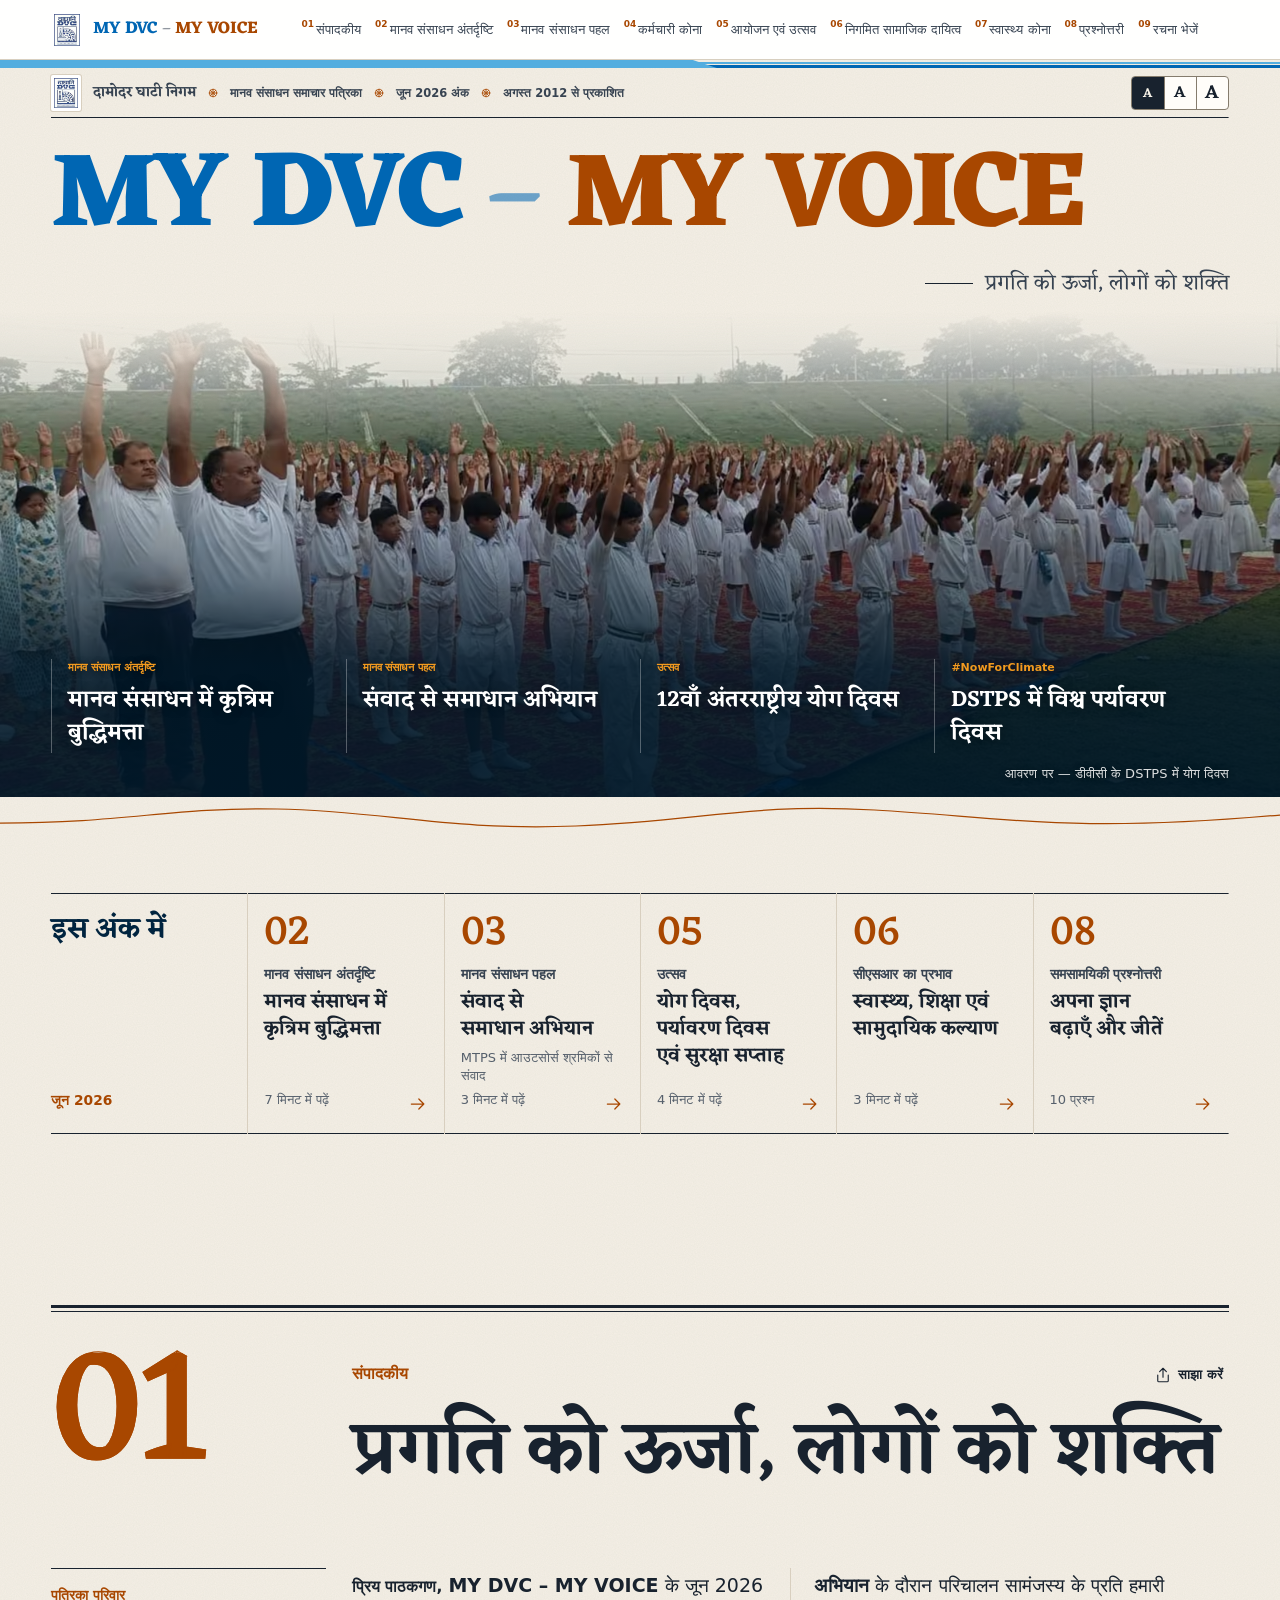
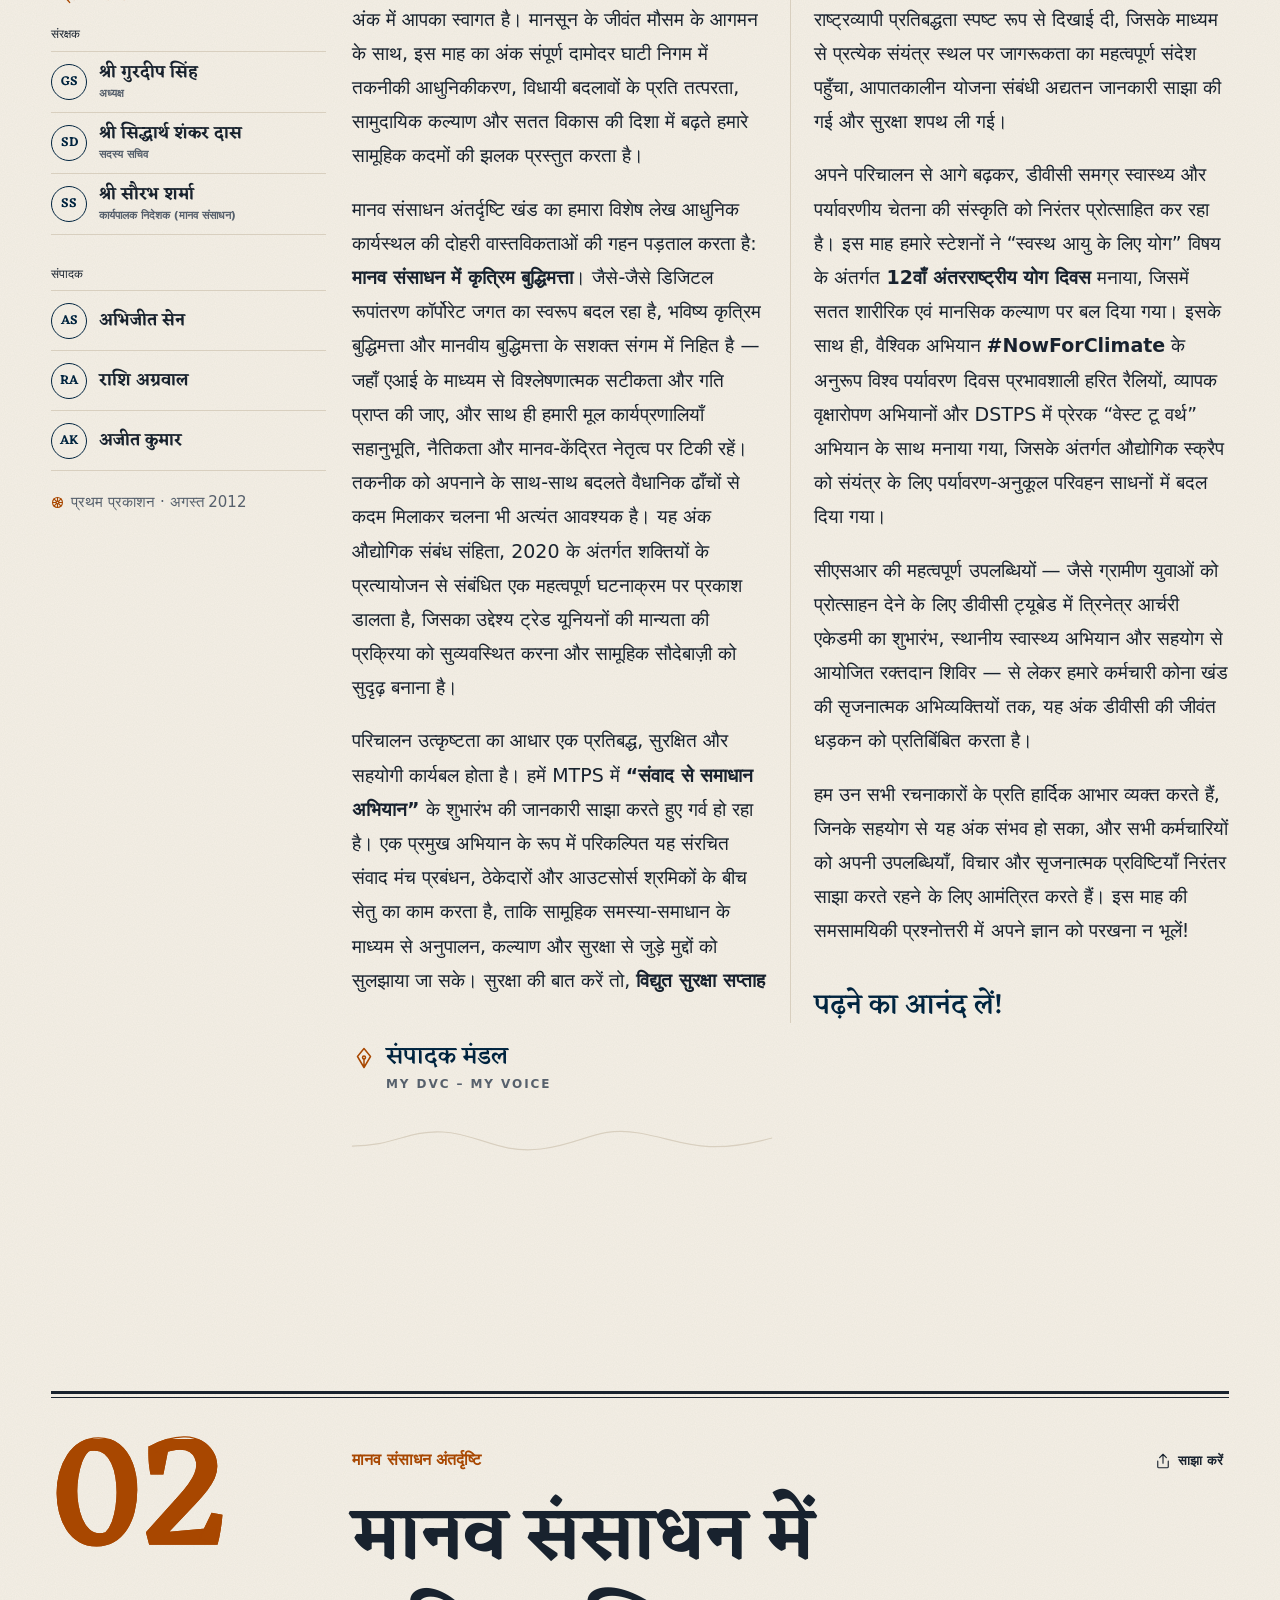
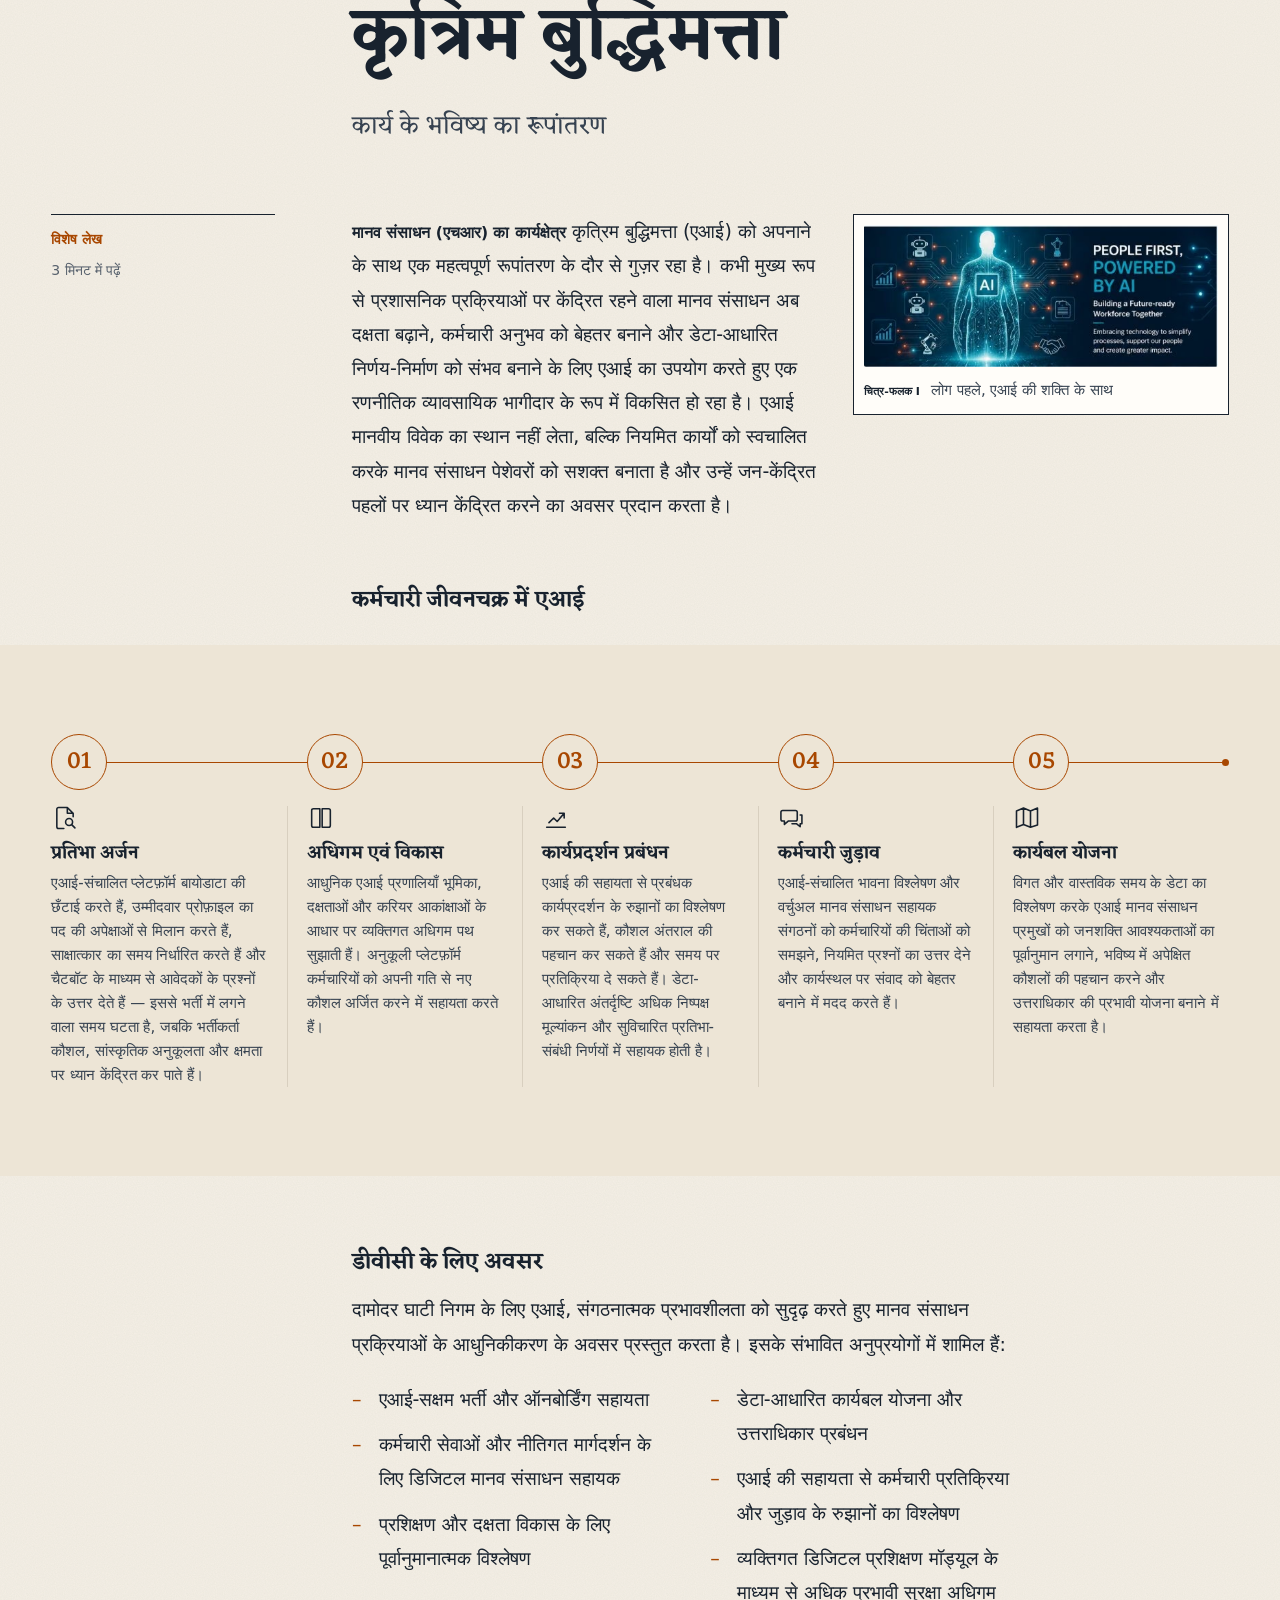
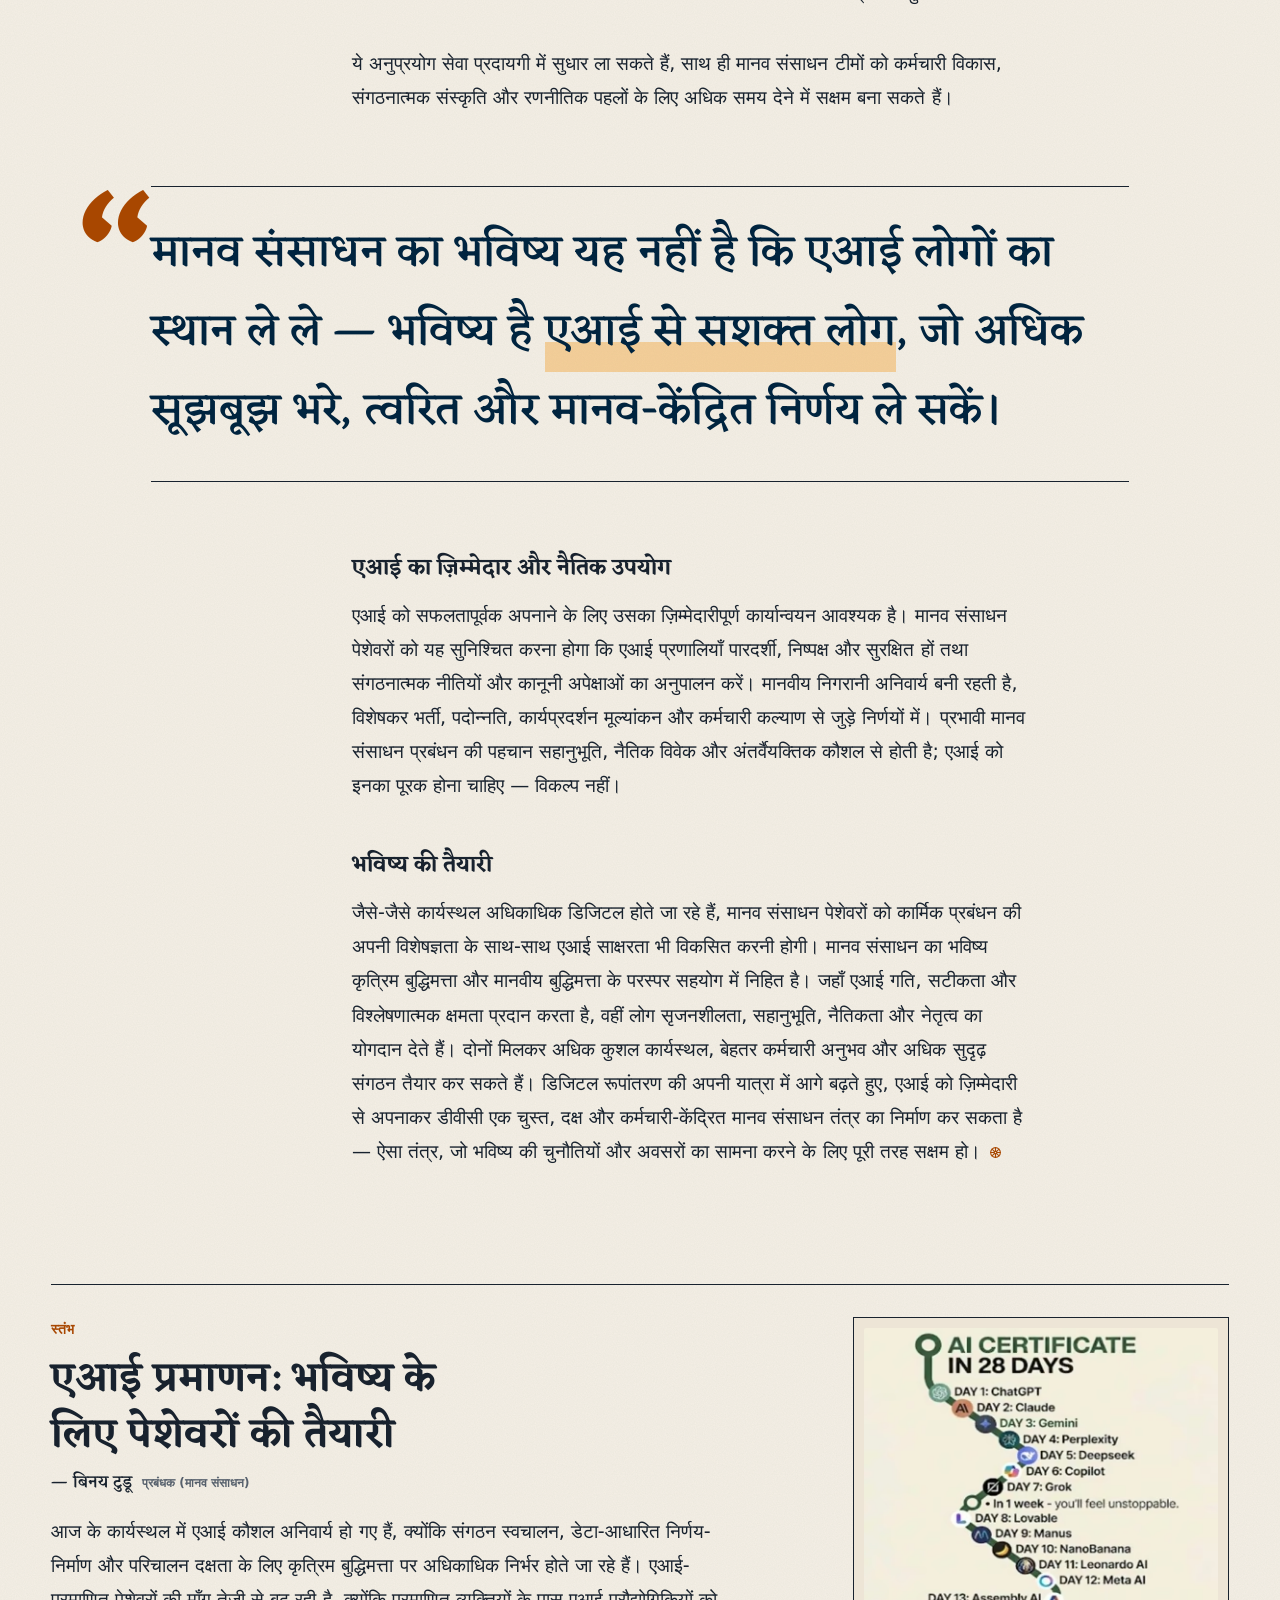
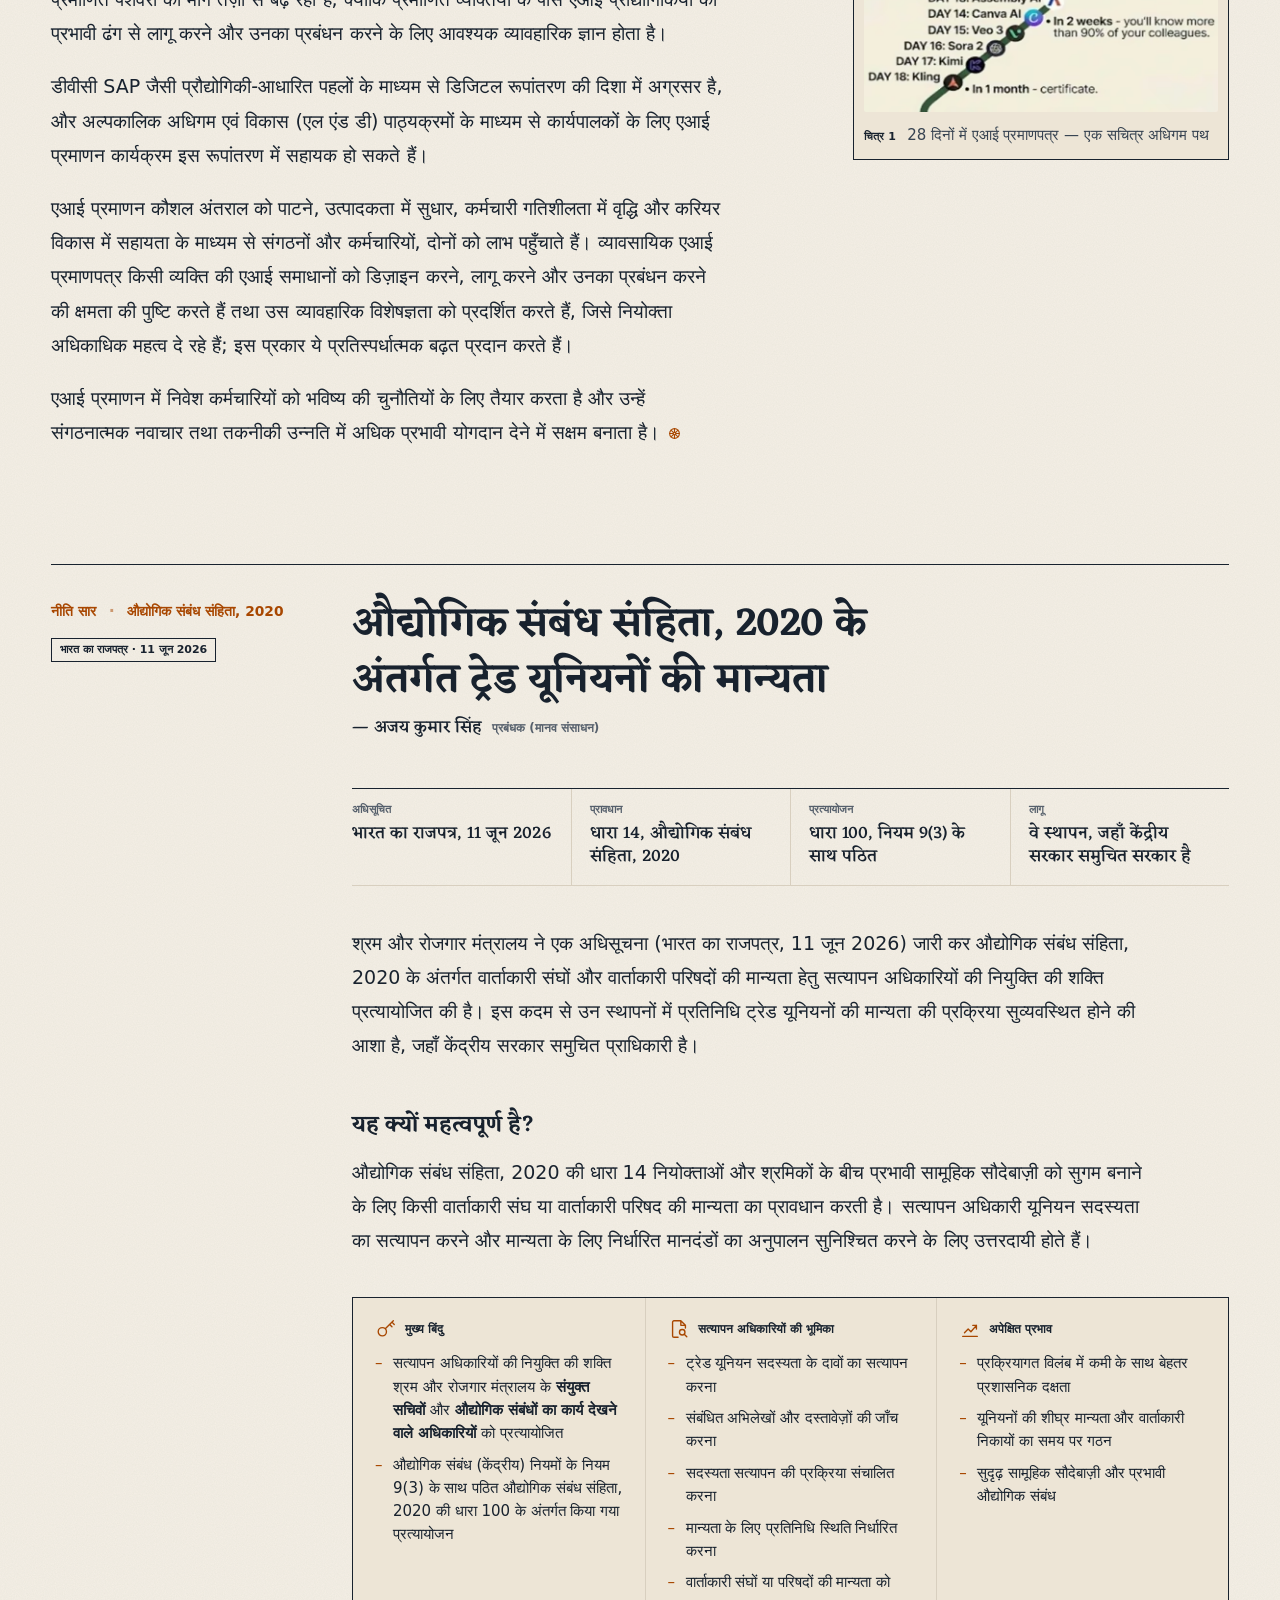
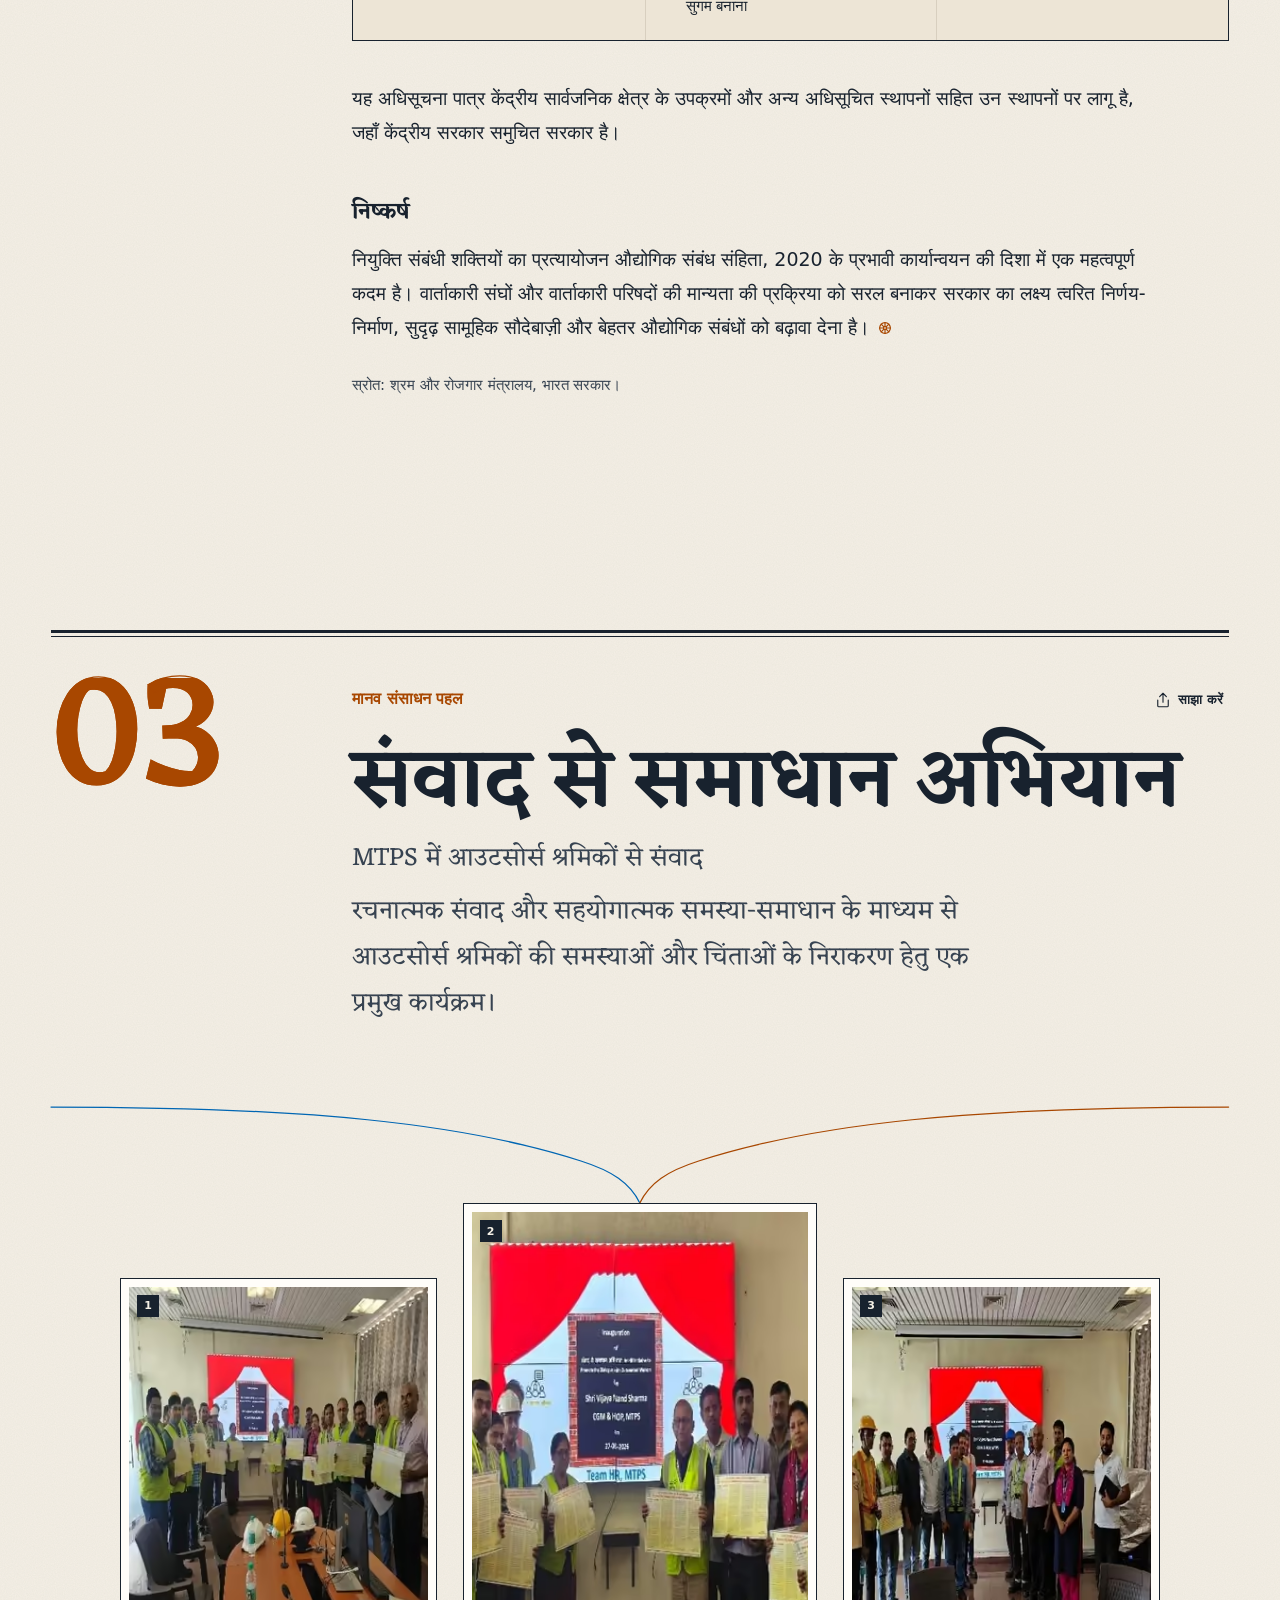
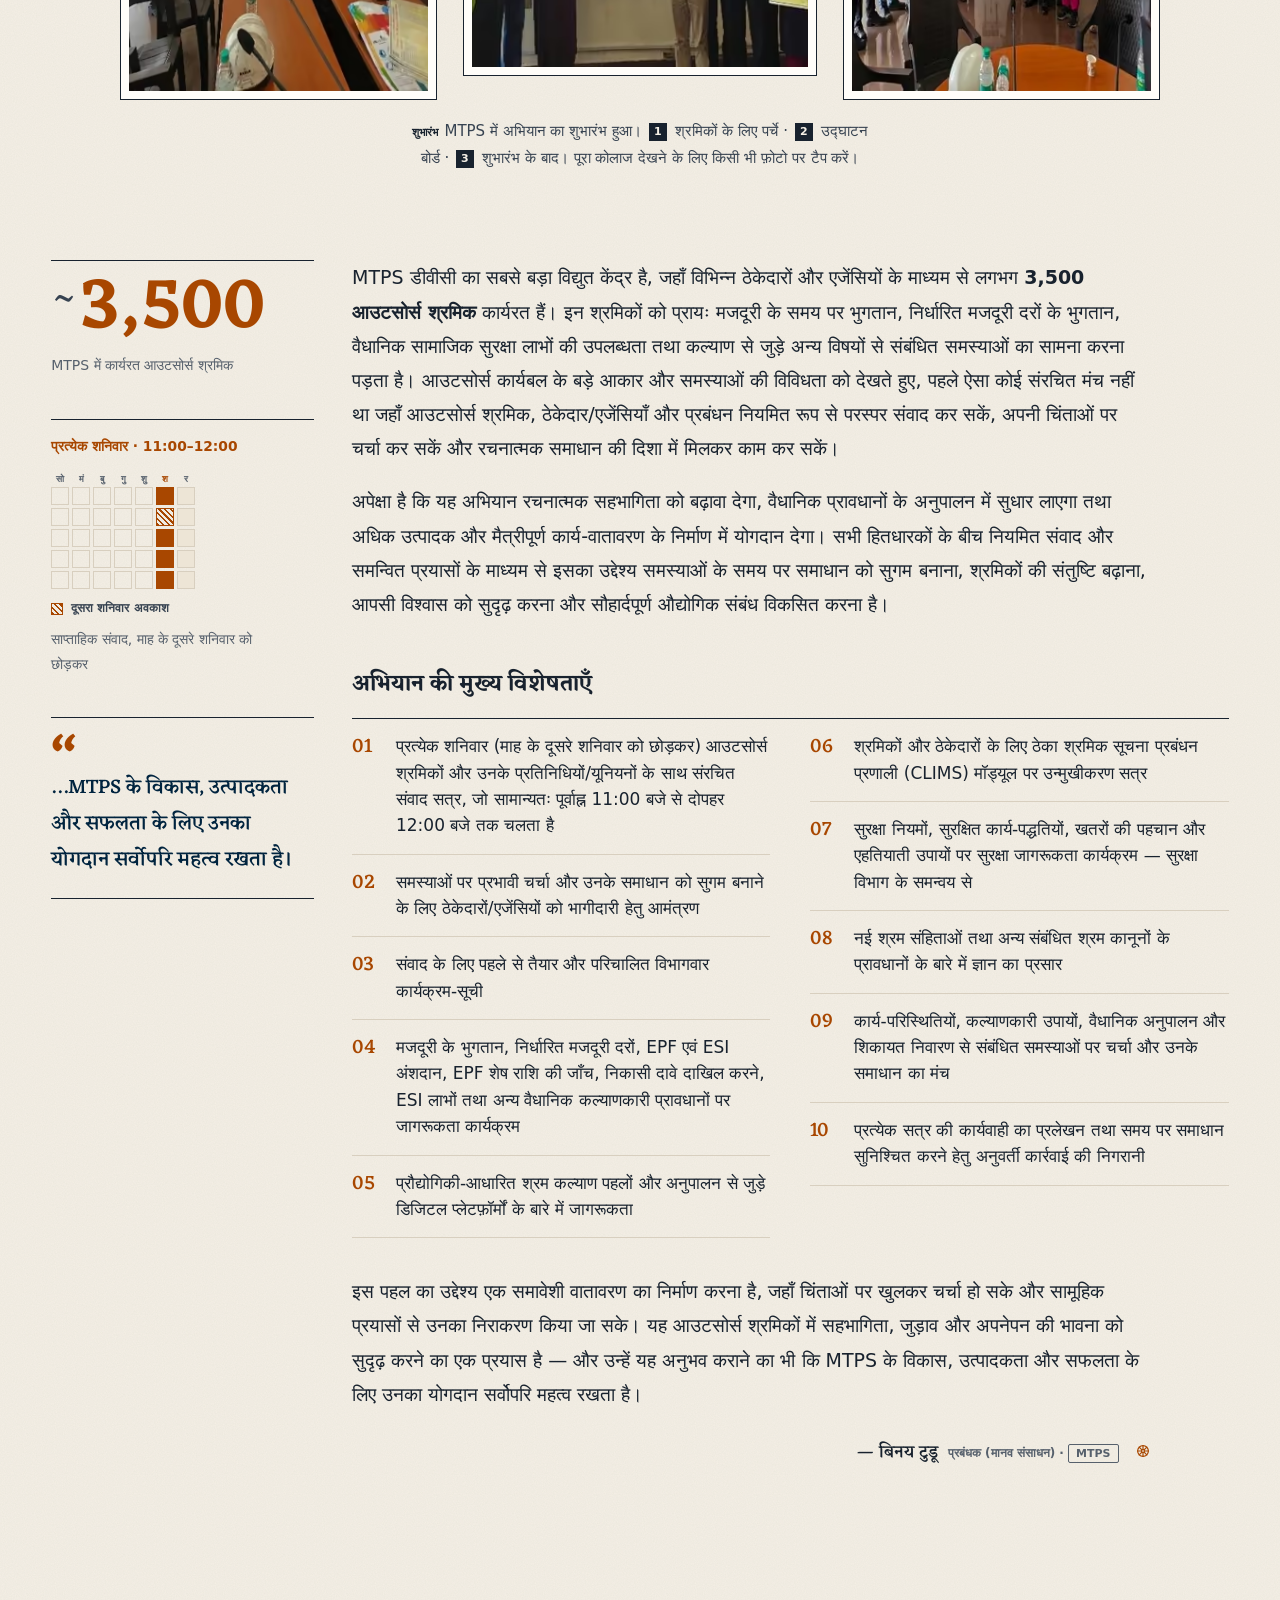
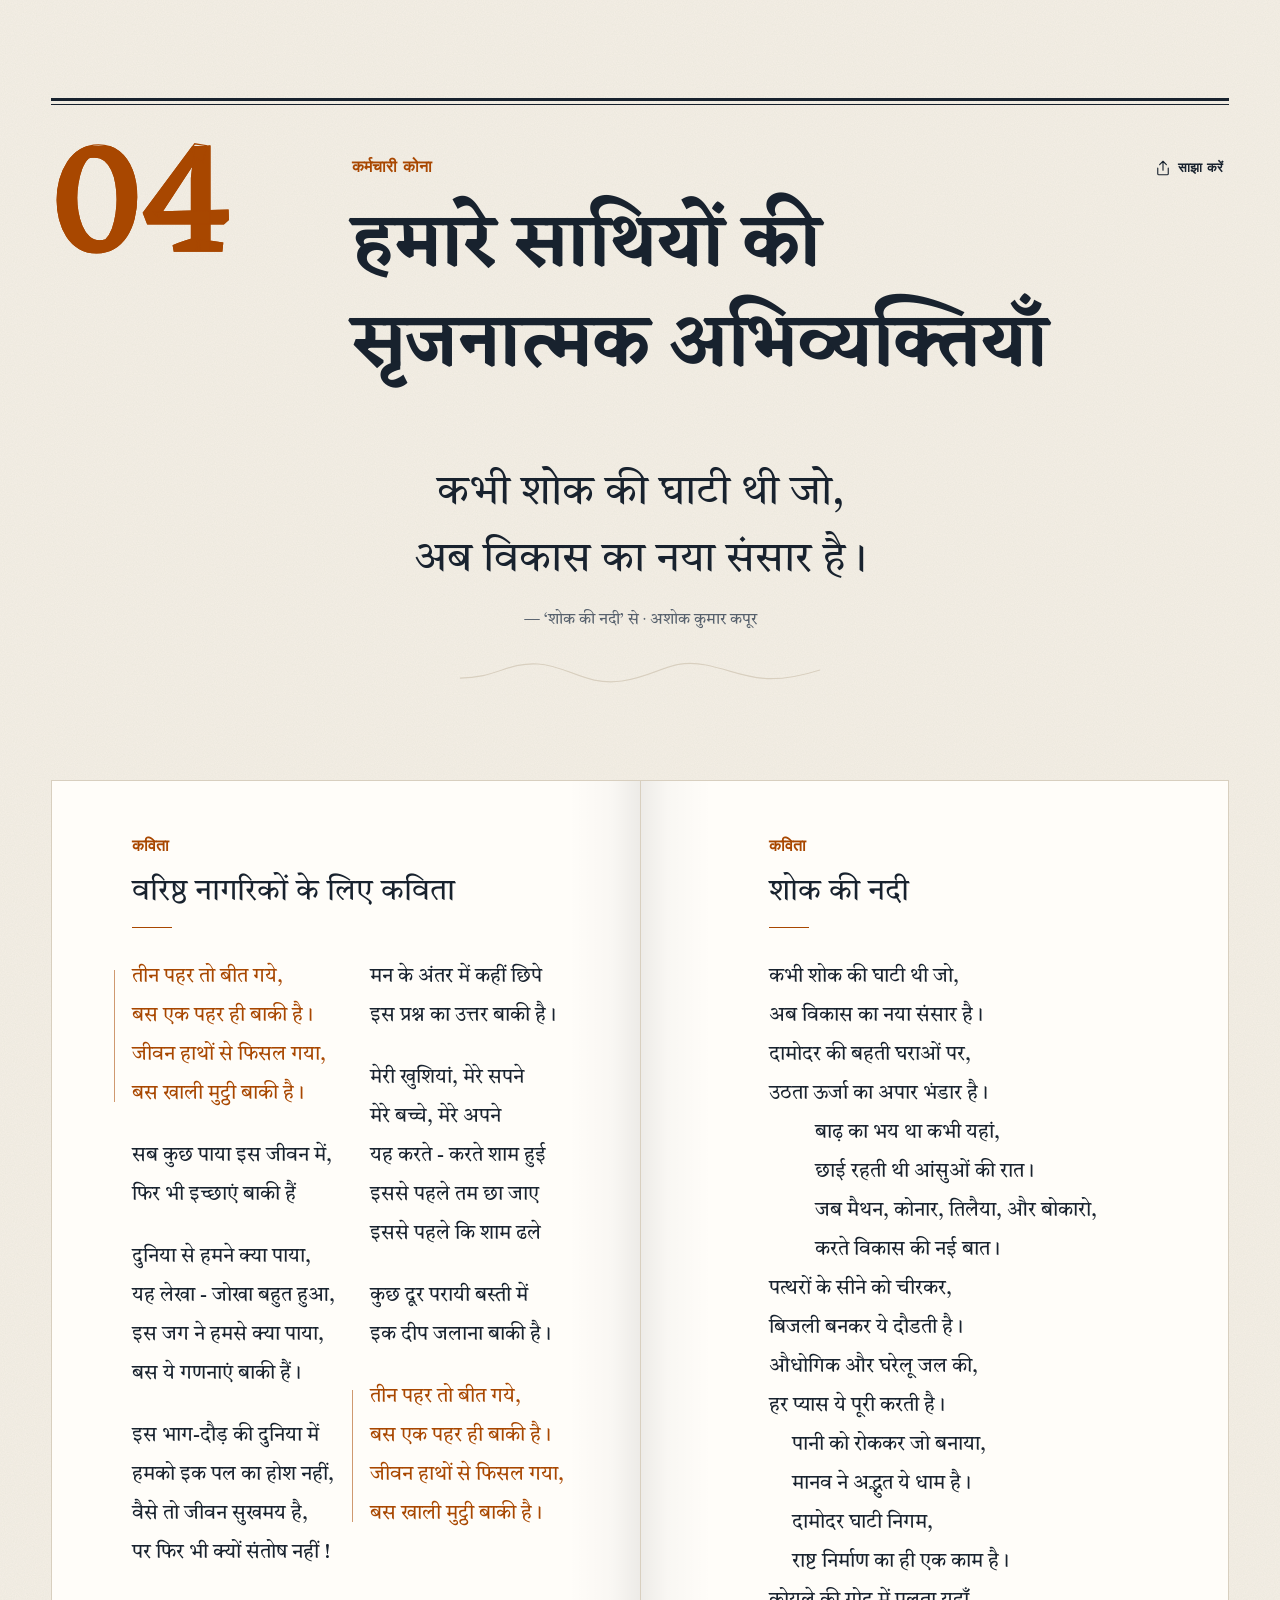
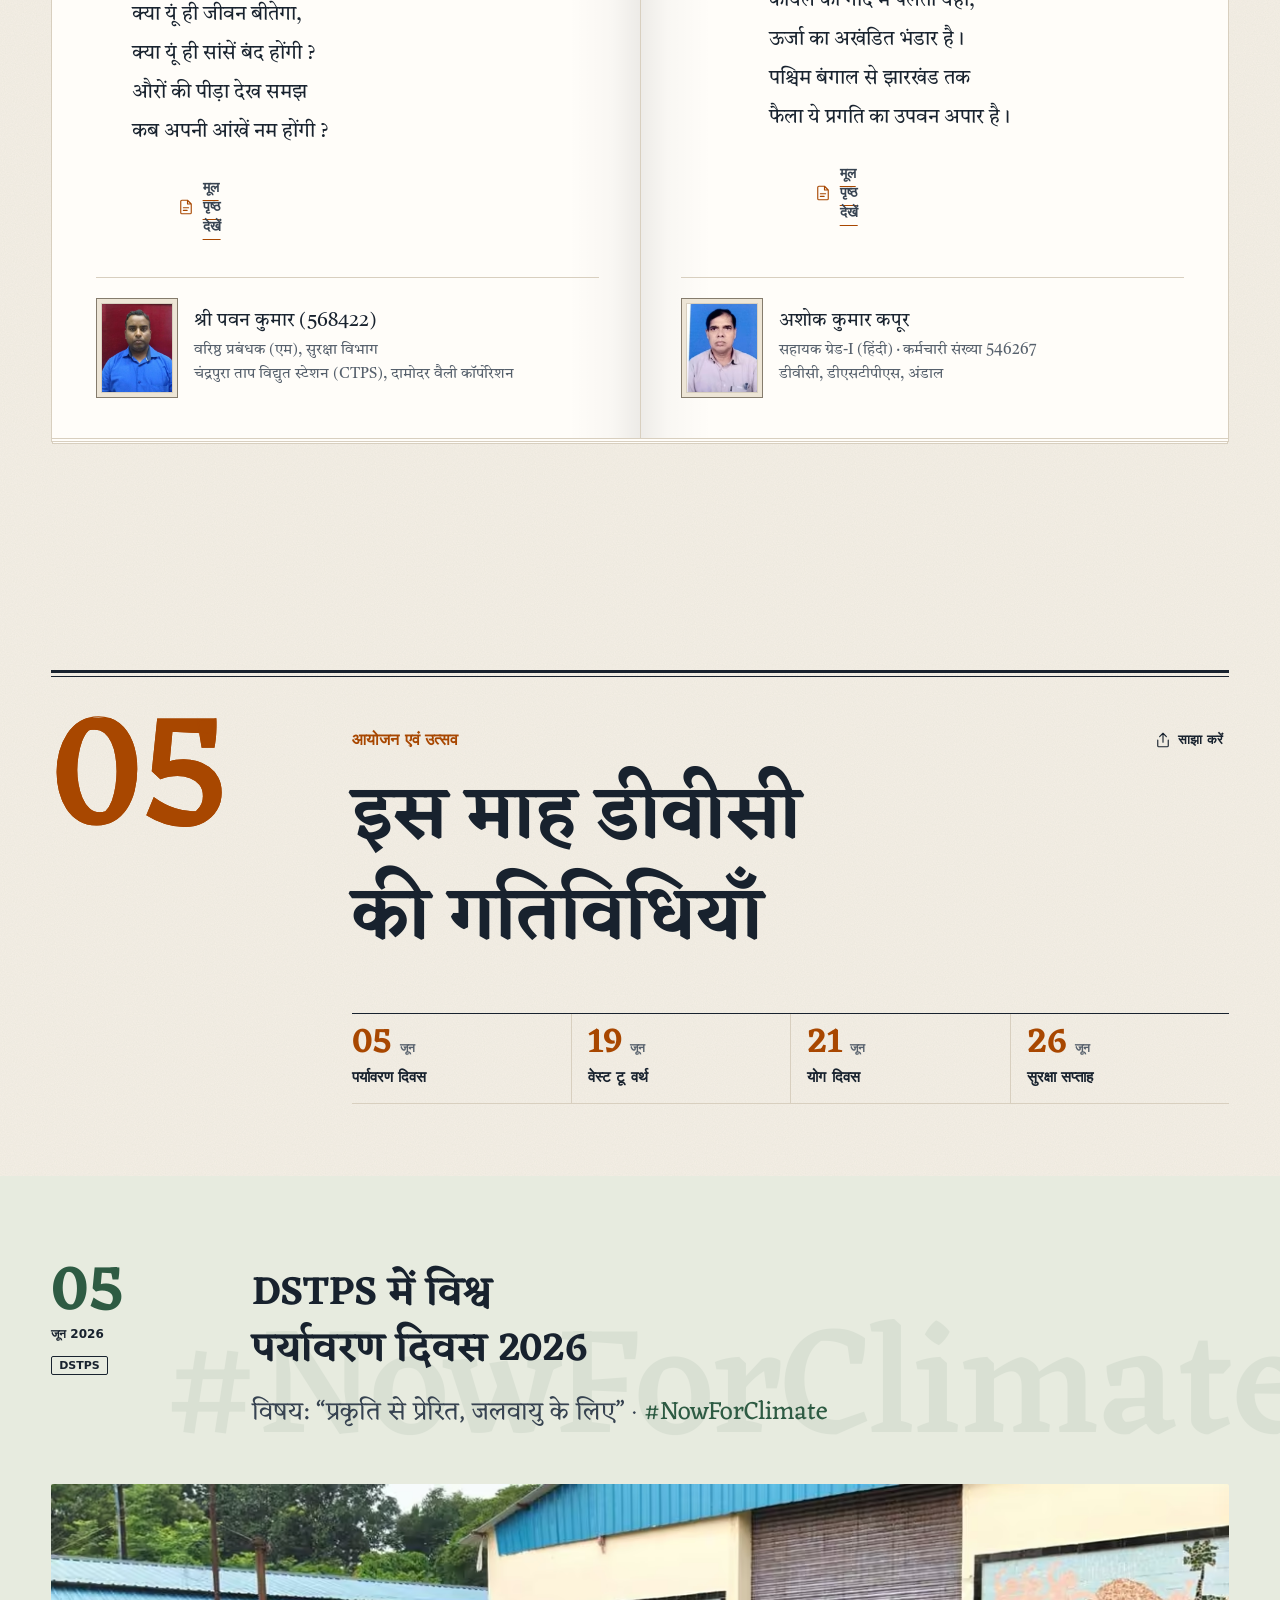
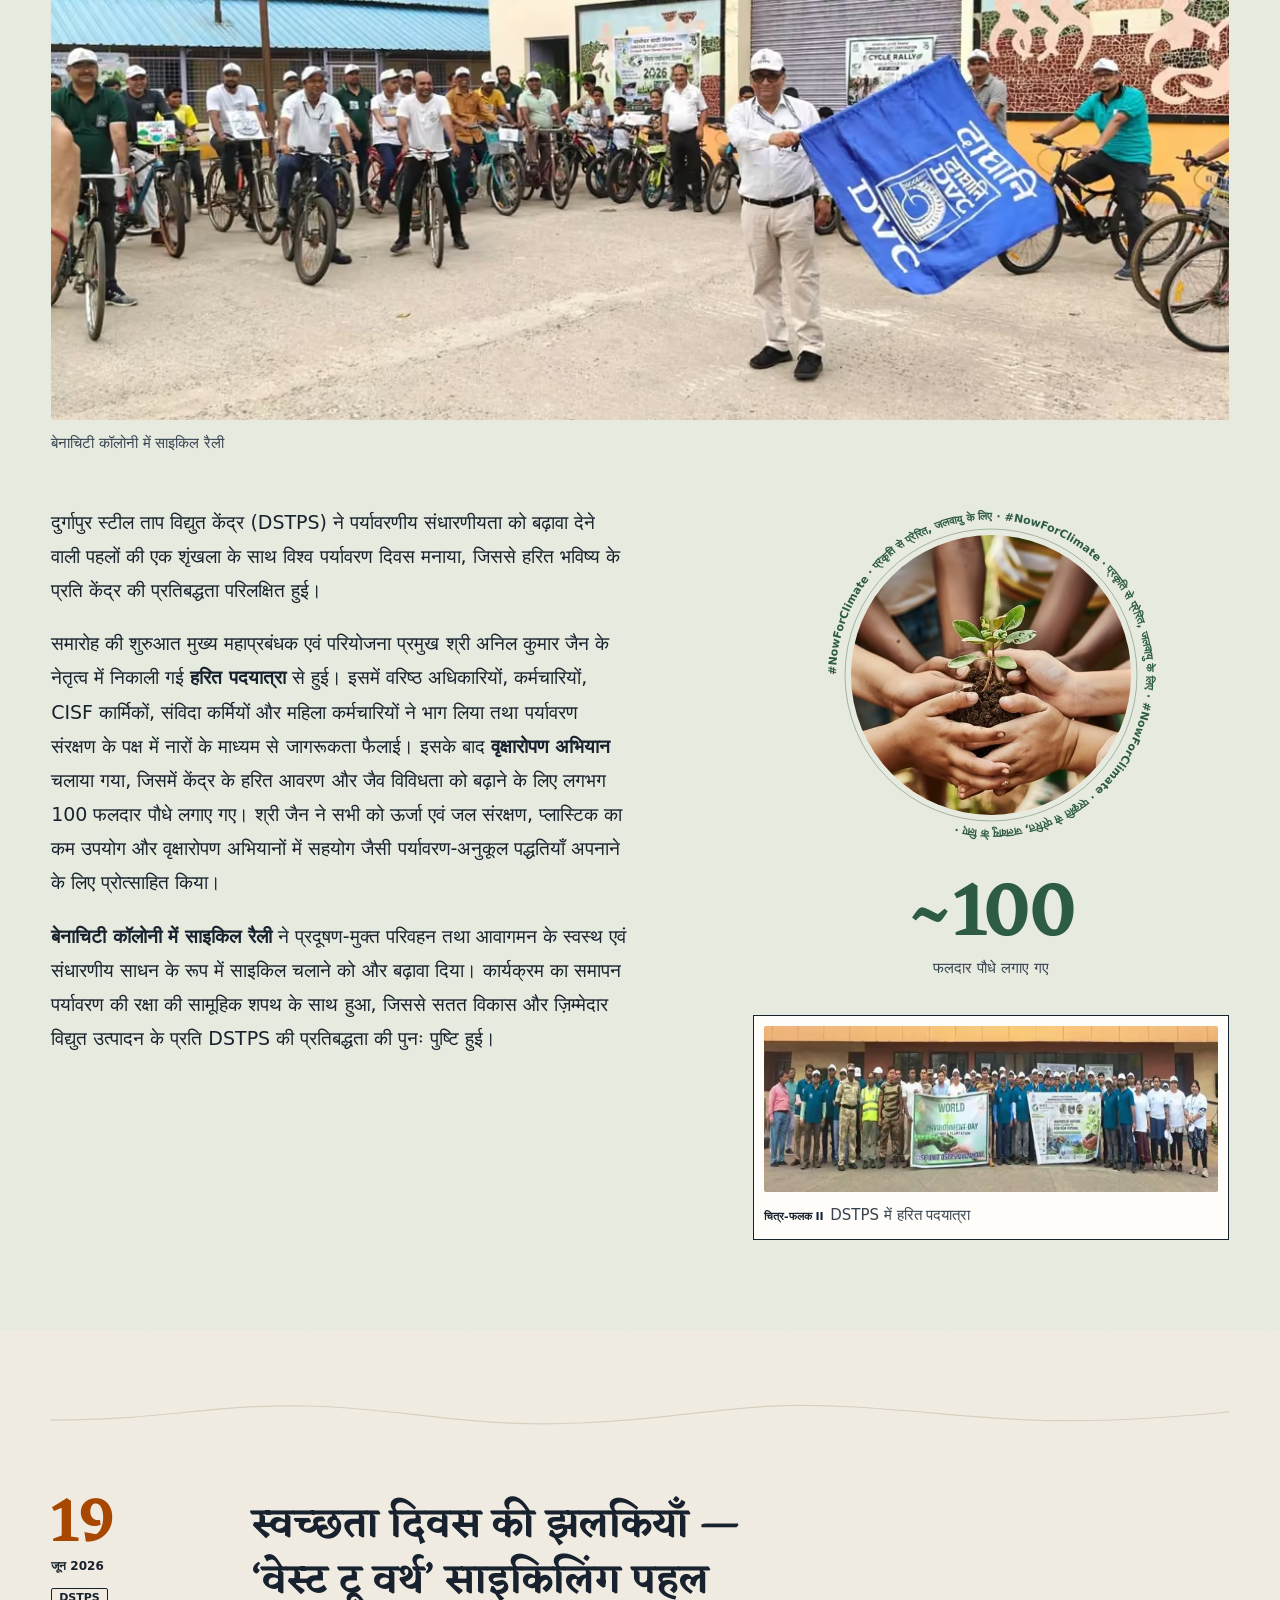
==== commit d733e61d: "Publish the newsletter in Hindi - Every page, article, navigation label, form, login/register screen" ====
--- a/index.html
+++ b/index.html
@@ -1,23 +1,23 @@
 <!DOCTYPE html>
-<html lang="en">
+<html lang="hi">
 <head>
 <meta charset="UTF-8">
 <meta name="viewport" content="width=device-width, initial-scale=1, viewport-fit=cover">
-<title>MY DVC – MY VOICE | HR Newsletter · June 2026</title>
-<meta name="description" content="June 2026 edition of MY DVC – MY VOICE, the monthly HR newsletter of Damodar Valley Corporation: AI in HR, संवाद से समाधान अभियान at MTPS, Yoga Day, World Environment Day, CSR, a current-affairs quiz and more.">
+<title>MY DVC – MY VOICE | मानव संसाधन समाचार पत्रिका · जून 2026</title>
+<meta name="description" content="दामोदर घाटी निगम की मासिक मानव संसाधन समाचार पत्रिका MY DVC – MY VOICE का जून 2026 अंक: मानव संसाधन में एआई, MTPS में संवाद से समाधान अभियान, योग दिवस, विश्व पर्यावरण दिवस, सीएसआर, समसामयिकी प्रश्नोत्तरी और भी बहुत कुछ।">
 <meta name="color-scheme" content="light dark">
 <meta name="theme-color" content="#FFFFFF" media="(prefers-color-scheme: light)">
 <meta name="theme-color" content="#111923" media="(prefers-color-scheme: dark)">
 <meta property="og:type" content="article">
 <meta property="og:site_name" content="MY DVC – MY VOICE">
-<meta property="og:locale" content="en_IN">
-<meta property="og:title" content="MY DVC – MY VOICE · HR Newsletter · June 2026">
-<meta property="og:description" content="AI in HR, संवाद से समाधान अभियान at MTPS, Yoga Day, World Environment Day, CSR stories and this month's quiz — from Damodar Valley Corporation.">
-<meta property="og:url" content="https://ajitkumarcse-sys.github.io/dvc-hr-newsletter-june-2026/">
-<meta property="og:image" content="https://ajitkumarcse-sys.github.io/dvc-hr-newsletter-june-2026/images/og-cover.jpg">
+<meta property="og:locale" content="hi_IN">
+<meta property="og:title" content="MY DVC – MY VOICE · मानव संसाधन समाचार पत्रिका · जून 2026">
+<meta property="og:description" content="मानव संसाधन में एआई, MTPS में संवाद से समाधान अभियान, योग दिवस, विश्व पर्यावरण दिवस, सीएसआर से जुड़ी कथाएँ और इस माह की प्रश्नोत्तरी — दामोदर घाटी निगम की ओर से।">
+<meta property="og:url" content="https://dvcnewsletter.online/">
+<meta property="og:image" content="https://dvcnewsletter.online/images/og-cover.jpg">
 <meta property="og:image:width" content="1200">
 <meta property="og:image:height" content="630">
-<meta property="og:image:alt" content="Yoga Day at DVC DSTPS">
+<meta property="og:image:alt" content="डीवीसी के DSTPS में योग दिवस">
 <meta name="twitter:card" content="summary_large_image">
 <link rel="icon" href="images/dvc-logo.jpg" type="image/jpeg">
 <link rel="apple-touch-icon" href="images/dvc-logo.jpg">
@@ -28,10 +28,10 @@
 <link rel="preconnect" href="https://zouhduusxgdmzmuiianb.supabase.co" crossorigin>
 <link rel="stylesheet" href="https://fonts.googleapis.com/css2?family=Eczar:wght@400..800&family=Tiro+Devanagari+Hindi&display=swap">
 <link rel="stylesheet" href="https://fonts.googleapis.com/css2?family=Noto+Sans:ital,wght@0,400..700;1,400..700&display=optional">
-<link rel="stylesheet" href="css/style.css">
+<link rel="stylesheet" href="css/style.css?v=a2f239fb0d">
 </head>
 <body class="page-issue">
-<a class="skip-link" href="#main">Skip to main content <span lang="hi">· मुख्य सामग्री पर जाएँ</span></a>
+<a class="skip-link" href="#main">मुख्य सामग्री पर जाएँ</a>
 <svg class="sprite" width="0" height="0" style="position:absolute" aria-hidden="true" focusable="false"><defs>
 <symbol id="i-wheel" viewBox="0 0 24 24"><circle cx="12" cy="12" r="9"/><circle cx="12" cy="12" r="2.5"/><path d="M12 3v6.5M12 14.5V21M3 12h6.5M14.5 12H21M5.6 5.6l4.6 4.6M13.8 13.8l4.6 4.6M18.4 5.6l-4.6 4.6M10.2 13.8l-4.6 4.6"/></symbol>
 <symbol id="i-arrow-right" viewBox="0 0 24 24"><path d="M4 12h15M13 6l6 6-6 6"/></symbol>
@@ -97,37 +97,37 @@
 </defs></svg>
 
 <!-- ================= RUNNING HEADER ================= -->
-<nav class="nav" aria-label="Newsletter sections">
+<nav class="nav" aria-label="समाचार पत्रिका के खंड">
   <div class="nav-inner">
     <a class="nav-brand" href="#top">
       <img src="images/dvc-logo.jpg" alt="" width="26" height="32" data-keep>
-      <span class="nav-wordmark">MY DVC <span class="mh-dash">–</span> <i>MY VOICE</i></span>
+      <span class="nav-wordmark" lang="en">MY DVC <span class="mh-dash">–</span> <i>MY VOICE</i></span>
     </a>
     <div class="nav-links" id="navLinks">
       <div class="toc-head">
-        <p class="kicker"><span>Contents</span><span class="sep" aria-hidden="true">/</span><span lang="hi">इस अंक में</span></p>
+        <p class="kicker"><span lang="hi">इस अंक में</span></p>
         <div class="reading-settings">
-          <div class="seg" role="group" aria-label="Text size"><button type="button" data-ts="md" aria-pressed="true" aria-label="Default text size">A</button><button type="button" data-ts="lg" aria-pressed="false" aria-label="Larger text">A</button><button type="button" data-ts="xl" aria-pressed="false" aria-label="Largest text">A</button></div>
-          <div class="seg" role="group" aria-label="Theme"><button type="button" data-theme-set="light" aria-pressed="false">Day</button><button type="button" data-theme-set="dark" aria-pressed="false">Night</button><button type="button" data-theme-set="auto" aria-pressed="true">Auto</button></div>
-          <div class="seg" role="group" aria-label="Motion"><button type="button" data-motion-set="full" aria-pressed="true">Motion on</button><button type="button" data-motion-set="reduce" aria-pressed="false">Reduce motion</button></div>
+          <div class="seg" role="group" aria-label="फ़ॉन्ट आकार"><button type="button" data-ts="md" aria-pressed="true" aria-label="सामान्य फ़ॉन्ट आकार">A</button><button type="button" data-ts="lg" aria-pressed="false" aria-label="बड़ा फ़ॉन्ट">A</button><button type="button" data-ts="xl" aria-pressed="false" aria-label="सबसे बड़ा फ़ॉन्ट">A</button></div>
+          <div class="seg" role="group" aria-label="थीम"><button type="button" data-theme-set="light" aria-pressed="false">दिन</button><button type="button" data-theme-set="dark" aria-pressed="false">रात</button><button type="button" data-theme-set="auto" aria-pressed="true">स्वतः</button></div>
+          <div class="seg" role="group" aria-label="एनिमेशन"><button type="button" data-motion-set="full" aria-pressed="true">एनिमेशन चालू</button><button type="button" data-motion-set="reduce" aria-pressed="false">एनिमेशन कम करें</button></div>
         </div>
       </div>
       <ol class="toc-list">
-        <li style="--i:0"><a href="#editors"><span class="n" aria-hidden="true">01</span>Editors' Desk<span class="hi" lang="hi">संपादकीय</span></a></li>
-        <li style="--i:1"><a href="#insights"><span class="n" aria-hidden="true">02</span>HR Insights<span class="hi" lang="hi">मानव संसाधन अंतर्दृष्टि</span></a></li>
-        <li style="--i:2"><a href="#initiative"><span class="n" aria-hidden="true">03</span>HR Initiative<span class="hi" lang="hi">मानव संसाधन पहल</span></a></li>
-        <li style="--i:3"><a href="#employee-corner"><span class="n" aria-hidden="true">04</span>Employee Corner<span class="hi" lang="hi">कर्मचारी कोना</span></a></li>
-        <li style="--i:4"><a href="#events"><span class="n" aria-hidden="true">05</span>Events<span class="hi" lang="hi">आयोजन एवं उत्सव</span></a></li>
-        <li style="--i:5"><a href="#csr"><span class="n" aria-hidden="true">06</span>CSR<span class="hi" lang="hi">निगमित सामाजिक दायित्व</span></a></li>
-        <li style="--i:6"><a href="#health"><span class="n" aria-hidden="true">07</span>Health<span class="hi" lang="hi">स्वास्थ्य कोना</span></a></li>
-        <li style="--i:7"><a href="#quiz"><span class="n" aria-hidden="true">08</span>Quiz<span class="hi" lang="hi">प्रश्नोत्तरी</span></a></li>
-        <li style="--i:8"><a href="#submit"><span class="n" aria-hidden="true">09</span>Submit Article<span class="hi" lang="hi">रचना भेजें</span></a></li>
+        <li style="--i:0"><a href="#editors"><span class="n" aria-hidden="true">01</span>संपादकीय</a></li>
+        <li style="--i:1"><a href="#insights"><span class="n" aria-hidden="true">02</span>मानव संसाधन अंतर्दृष्टि</a></li>
+        <li style="--i:2"><a href="#initiative"><span class="n" aria-hidden="true">03</span>मानव संसाधन पहल</a></li>
+        <li style="--i:3"><a href="#employee-corner"><span class="n" aria-hidden="true">04</span>कर्मचारी कोना</a></li>
+        <li style="--i:4"><a href="#events"><span class="n" aria-hidden="true">05</span>आयोजन एवं उत्सव</a></li>
+        <li style="--i:5"><a href="#csr"><span class="n" aria-hidden="true">06</span>निगमित सामाजिक दायित्व</a></li>
+        <li style="--i:6"><a href="#health"><span class="n" aria-hidden="true">07</span>स्वास्थ्य कोना</a></li>
+        <li style="--i:7"><a href="#quiz"><span class="n" aria-hidden="true">08</span>प्रश्नोत्तरी</a></li>
+        <li style="--i:8"><a href="#submit"><span class="n" aria-hidden="true">09</span>रचना भेजें</a></li>
       </ol>
     </div>
     <div class="nav-auth" id="navAuth"></div>
     <button class="nav-toggle" id="navToggle" type="button" aria-controls="navLinks" aria-expanded="false">
       <span class="bars" aria-hidden="true"><span class="bar"></span><span class="bar"></span><span class="bar"></span></span>
-      <span class="nav-toggle-label">Contents</span>
+      <span class="nav-toggle-label">विषय-सूची</span>
     </button>
   </div>
 </nav>
@@ -136,30 +136,29 @@
 <header class="hero" id="top">
   <div class="vc-band" aria-hidden="true"></div>
   <div class="hero-folio wrap">
-    <img class="folio-seal" src="images/dvc-logo.jpg" alt="Damodar Valley Corporation" width="24" height="30" data-keep>
+    <img class="folio-seal" src="images/dvc-logo.jpg" alt="दामोदर घाटी निगम" width="24" height="30" data-keep>
     <p class="folio-line">
       <span class="fl-hi" lang="hi">दामोदर घाटी निगम</span><span class="sep fl-hi" aria-hidden="true"></span>
-      <span class="fl-wide">Damodar Valley Corporation</span><span class="sep fl-wide" aria-hidden="true"></span>
-      <span>HR Newsletter</span><span class="sep" aria-hidden="true"></span>
-      <span>June 2026 Edition</span><span class="sep fl-xl" aria-hidden="true"></span>
-      <span class="fl-xl">Since August 2012</span>
+      <span>मानव संसाधन समाचार पत्रिका</span><span class="sep" aria-hidden="true"></span>
+      <span>जून 2026 अंक</span><span class="sep fl-xl" aria-hidden="true"></span>
+      <span class="fl-xl">अगस्त 2012 से प्रकाशित</span>
     </p>
     <div class="reading-settings folio-ts">
-      <div class="seg" role="group" aria-label="Text size"><button type="button" data-ts="md" aria-pressed="true" aria-label="Default text size">A</button><button type="button" data-ts="lg" aria-pressed="false" aria-label="Larger text">A</button><button type="button" data-ts="xl" aria-pressed="false" aria-label="Largest text">A</button></div>
-    </div>
-  </div>
-  <h1 class="masthead wrap"><span class="mh-line mh-a">MY DVC <span class="mh-dash">–</span></span> <span class="mh-line mh-b">MY VOICE</span></h1>
-  <p class="hero-tagline wrap">Powering Progress, Empowering People</p>
+      <div class="seg" role="group" aria-label="फ़ॉन्ट आकार"><button type="button" data-ts="md" aria-pressed="true" aria-label="सामान्य फ़ॉन्ट आकार">A</button><button type="button" data-ts="lg" aria-pressed="false" aria-label="बड़ा फ़ॉन्ट">A</button><button type="button" data-ts="xl" aria-pressed="false" aria-label="सबसे बड़ा फ़ॉन्ट">A</button></div>
+    </div>
+  </div>
+  <h1 class="masthead wrap" lang="en"><span class="mh-line mh-a">MY DVC <span class="mh-dash">–</span></span> <span class="mh-line mh-b">MY VOICE</span></h1>
+  <p class="hero-tagline wrap">प्रगति को ऊर्जा, लोगों को शक्ति</p>
   <figure class="hero-cover">
-    <picture><source type="image/avif" srcset="images/opt/yoga-dstps-480.avif 480w, images/opt/yoga-dstps-800.avif 800w, images/opt/yoga-dstps-1200.avif 1200w, images/opt/yoga-dstps-1600.avif 1600w" sizes="(max-width: 767px) 188vw, (max-width: 1023px) 120vw, 100vw"><source type="image/webp" srcset="images/opt/yoga-dstps-480.webp 480w, images/opt/yoga-dstps-800.webp 800w, images/opt/yoga-dstps-1200.webp 1200w, images/opt/yoga-dstps-1600.webp 1600w" sizes="(max-width: 767px) 188vw, (max-width: 1023px) 120vw, 100vw"><img class="hero-bg" src="images/yoga-dstps.jpg" alt="Yoga Day at DVC DSTPS: employees and schoolchildren in white, arms raised, on the open field" width="1800" height="1201" fetchpriority="high"></picture>
+    <picture><source type="image/avif" srcset="images/opt/yoga-dstps-480.avif 480w, images/opt/yoga-dstps-800.avif 800w, images/opt/yoga-dstps-1200.avif 1200w, images/opt/yoga-dstps-1600.avif 1600w" sizes="(max-width: 767px) 188vw, (max-width: 1023px) 120vw, 100vw"><source type="image/webp" srcset="images/opt/yoga-dstps-480.webp 480w, images/opt/yoga-dstps-800.webp 800w, images/opt/yoga-dstps-1200.webp 1200w, images/opt/yoga-dstps-1600.webp 1600w" sizes="(max-width: 767px) 188vw, (max-width: 1023px) 120vw, 100vw"><img class="hero-bg" src="images/yoga-dstps.jpg" alt="डीवीसी के DSTPS में योग दिवस: खुले मैदान में श्वेत वस्त्र पहने, हाथ ऊपर उठाए कर्मचारी और स्कूली बच्चे" width="1800" height="1201" fetchpriority="high"></picture>
     <div class="hero-grad" aria-hidden="true"></div>
-    <nav class="cover-lines" aria-label="Cover stories">
-      <a href="#insights" style="--i:0"><span class="kicker">HR Insight</span><b>Artificial Intelligence in Human Resources</b></a>
-      <a href="#initiative" style="--i:1"><span class="kicker">HR Initiative</span><b lang="hi">संवाद से समाधान अभियान</b></a>
-      <a href="#ev-yoga" style="--i:2"><span class="kicker">Celebrations</span><b>12th International Day of Yoga</b></a>
-      <a href="#ev-env" style="--i:3"><span class="kicker is-tag">#NowForClimate</span><b>World Environment Day at DSTPS</b></a>
+    <nav class="cover-lines" aria-label="आवरण कथाएँ">
+      <a href="#insights" style="--i:0"><span class="kicker">मानव संसाधन अंतर्दृष्टि</span><b>मानव संसाधन में कृत्रिम बुद्धिमत्ता</b></a>
+      <a href="#initiative" style="--i:1"><span class="kicker">मानव संसाधन पहल</span><b lang="hi">संवाद से समाधान अभियान</b></a>
+      <a href="#ev-yoga" style="--i:2"><span class="kicker">उत्सव</span><b>12वाँ अंतरराष्ट्रीय योग दिवस</b></a>
+      <a href="#ev-env" style="--i:3"><span class="kicker is-tag">#NowForClimate</span><b>DSTPS में विश्व पर्यावरण दिवस</b></a>
     </nav>
-    <figcaption class="cover-credit">On the cover — Yoga Day at DVC DSTPS</figcaption>
+    <figcaption class="cover-credit">आवरण पर — डीवीसी के DSTPS में योग दिवस</figcaption>
   </figure>
   <svg class="river river--key river--load" viewBox="0 0 1200 40" preserveAspectRatio="none" aria-hidden="true" focusable="false"><path pathLength="1" d="M0 26 C120 26 160 10 260 12 S420 34 540 29 S700 6 820 13 S1000 37 1200 18"/></svg>
 </header>
@@ -167,13 +166,13 @@
 <main id="main" tabindex="-1">
 
 <!-- ================= IN THIS ISSUE ================= -->
-<nav class="tiles wrap" aria-label="In this issue">
-  <p class="tiles-label"><span class="ti">In this issue</span> <span class="ti-hi" lang="hi">इस अंक में</span> <span class="kicker">June 2026</span></p>
-  <a class="tile" href="#insights"><span class="tile-num" aria-hidden="true">02</span><span class="kicker">HR Insight</span><b class="tile-title">Artificial Intelligence in Human Resources</b><span class="tile-time" data-readtime="insights">5 min read</span><svg class="ico tile-arrow" aria-hidden="true" focusable="false"><use href="#i-arrow-right"/></svg></a>
-  <a class="tile" href="#initiative"><span class="tile-num" aria-hidden="true">03</span><span class="kicker">HR Initiative</span><b class="tile-title" lang="hi">संवाद से समाधान अभियान</b><span class="tile-desc">Dialogue with outsourced workers at MTPS</span><span class="tile-time" data-readtime="initiative">2 min read</span><svg class="ico tile-arrow" aria-hidden="true" focusable="false"><use href="#i-arrow-right"/></svg></a>
-  <a class="tile" href="#events"><span class="tile-num" aria-hidden="true">05</span><span class="kicker">Celebrations</span><b class="tile-title">Yoga Day, Environment Day &amp; Safety Week</b><span class="tile-time" data-readtime="events">3 min read</span><svg class="ico tile-arrow" aria-hidden="true" focusable="false"><use href="#i-arrow-right"/></svg></a>
-  <a class="tile" href="#csr"><span class="tile-num" aria-hidden="true">06</span><span class="kicker">CSR Impact</span><b class="tile-title">Health, education &amp; community welfare</b><span class="tile-time" data-readtime="csr">2 min read</span><svg class="ico tile-arrow" aria-hidden="true" focusable="false"><use href="#i-arrow-right"/></svg></a>
-  <a class="tile" href="#quiz"><span class="tile-num" aria-hidden="true">08</span><span class="kicker">Current Affairs Quiz</span><b class="tile-title">Power up your knowledge &amp; win</b><span class="tile-time">10 questions</span><svg class="ico tile-arrow" aria-hidden="true" focusable="false"><use href="#i-arrow-right"/></svg></a>
+<nav class="tiles wrap" aria-label="इस अंक में">
+  <p class="tiles-label"><span class="ti">इस अंक में</span> <span class="kicker">जून 2026</span></p>
+  <a class="tile" href="#insights"><span class="tile-num" aria-hidden="true">02</span><span class="kicker">मानव संसाधन अंतर्दृष्टि</span><b class="tile-title">मानव संसाधन में कृत्रिम बुद्धिमत्ता</b><span class="tile-time" data-readtime="insights">5 मिनट में पढ़ें</span><svg class="ico tile-arrow" aria-hidden="true" focusable="false"><use href="#i-arrow-right"/></svg></a>
+  <a class="tile" href="#initiative"><span class="tile-num" aria-hidden="true">03</span><span class="kicker">मानव संसाधन पहल</span><b class="tile-title" lang="hi">संवाद से समाधान अभियान</b><span class="tile-desc">MTPS में आउटसोर्स श्रमिकों से संवाद</span><span class="tile-time" data-readtime="initiative">2 मिनट में पढ़ें</span><svg class="ico tile-arrow" aria-hidden="true" focusable="false"><use href="#i-arrow-right"/></svg></a>
+  <a class="tile" href="#events"><span class="tile-num" aria-hidden="true">05</span><span class="kicker">उत्सव</span><b class="tile-title">योग दिवस, पर्यावरण दिवस एवं सुरक्षा सप्ताह</b><span class="tile-time" data-readtime="events">3 मिनट में पढ़ें</span><svg class="ico tile-arrow" aria-hidden="true" focusable="false"><use href="#i-arrow-right"/></svg></a>
+  <a class="tile" href="#csr"><span class="tile-num" aria-hidden="true">06</span><span class="kicker">सीएसआर का प्रभाव</span><b class="tile-title">स्वास्थ्य, शिक्षा एवं सामुदायिक कल्याण</b><span class="tile-time" data-readtime="csr">2 मिनट में पढ़ें</span><svg class="ico tile-arrow" aria-hidden="true" focusable="false"><use href="#i-arrow-right"/></svg></a>
+  <a class="tile" href="#quiz"><span class="tile-num" aria-hidden="true">08</span><span class="kicker">समसामयिकी प्रश्नोत्तरी</span><b class="tile-title">अपना ज्ञान बढ़ाएँ और जीतें</b><span class="tile-time">10 प्रश्न</span><svg class="ico tile-arrow" aria-hidden="true" focusable="false"><use href="#i-arrow-right"/></svg></a>
 </nav>
 
 <!-- ================= 01 · FROM THE EDITORS — the letter + masthead (S1) ================= -->
@@ -183,45 +182,45 @@
       <span class="sec-num" aria-hidden="true">01</span>
       <div class="sec-titles">
         <div class="sec-tools">
-          <p class="kicker"><span>From the Editors</span><span class="sep" aria-hidden="true">/</span><span lang="hi">संपादकीय</span></p>
-          <button class="share-btn" type="button" data-share="#editors"><svg class="ico" aria-hidden="true" focusable="false"><use href="#i-share"/></svg>Share<span class="sr-only"> From the Editors</span></button>
-        </div>
-        <h2 id="ed-title">Powering Progress, Empowering People</h2>
+          <p class="kicker"><span lang="hi">संपादकीय</span></p>
+          <button class="share-btn" type="button" data-share="#editors"><svg class="ico" aria-hidden="true" focusable="false"><use href="#i-share"/></svg>साझा करें<span class="sr-only">: संपादकीय</span></button>
+        </div>
+        <h2 id="ed-title">प्रगति को ऊर्जा, लोगों को शक्ति</h2>
       </div>
     </header>
 
     <div class="editors-grid grid-12">
       <article class="letter">
-        <p class="drop"><span class="lead-in">Dear Readers,</span> welcome to the June 2026 edition of <b>MY DVC – MY VOICE</b>. As we step into the vibrant monsoon season, this month's edition captures our collective strides toward technological modernization, legislative readiness, community welfare, and sustainable growth across the Damodar Valley Corporation.</p>
-        <p>Our featured HR Insight takes a deep dive into the dual realities of the modern workplace: <b>Artificial Intelligence in Human Resources</b>. As digital transformation reshapes the corporate landscape, the future lies in the powerful intersection of artificial intelligence and human intelligence — using AI to drive analytical precision and speed while anchoring our core practices in empathy, ethics, and human-centric leadership. Alongside technological adoption, keeping pace with changing statutory frameworks remains vital. This issue highlights the crucial development regarding the delegation of authority under the Industrial Relations Code, 2020, designed to streamline trade union recognition and strengthen collective bargaining.</p>
-        <p>Operational excellence is driven by a committed, safe, and collaborative workforce. We are proud to share the launch of <b lang="hi">“संवाद से समाधान अभियान”</b> at MTPS. Conceived as a flagship campaign, this structured dialogue forum bridges management, contractors, and outsourced workers to address compliance, welfare, and safety through collective problem-solving. Speaking of safety, our nationwide commitment to operational harmony was prominently displayed during the <b>Electrical Safety Week Campaign</b>, bringing crucial awareness, emergency planning updates, and safety pledges to every plant site.</p>
-        <p>Beyond our operations, DVC continues to foster a culture of holistic health and environmental consciousness. This month, our stations celebrated the <b>12th International Day of Yoga</b> under the theme "Yoga for Healthy Ageing," emphasizing sustainable physical and mental well-being. Furthermore, aligning with the global campaign <b>#NowForClimate</b>, World Environment Day was marked by impactful green rallies, extensive tree plantation drives, and an inspiring "Waste to Worth" campaign at DSTPS that transformed industrial scrap into eco-friendly plant transportation.</p>
-        <p>From critical CSR milestones — like the launch of the Trinetra Archery Academy at DVC Tubed to support rural youth, local health drives, and collaborative blood donation camps — to creative expressions in our Employee Corner, this issue reflects the vibrant pulse of DVC.</p>
-        <p>We extend our deep gratitude to the contributors who made this edition possible and invite all employees to keep sharing their achievements, ideas, and creative entries. Don't forget to put your knowledge to the test in this month's Current Affairs Quiz!</p>
-        <p class="happy">Happy Reading!</p>
-        <p class="signoff"><svg class="ico" aria-hidden="true" focusable="false"><use href="#i-nib"/></svg> <span class="signoff-name">The Editorial Team</span> <span class="kicker">MY DVC – MY VOICE</span></p>
+        <p class="drop"><span class="lead-in">प्रिय पाठकगण,</span> <b><span lang="en">MY DVC – MY VOICE</span></b> के जून 2026 अंक में आपका स्वागत है। मानसून के जीवंत मौसम के आगमन के साथ, इस माह का अंक संपूर्ण दामोदर घाटी निगम में तकनीकी आधुनिकीकरण, विधायी बदलावों के प्रति तत्परता, सामुदायिक कल्याण और सतत विकास की दिशा में बढ़ते हमारे सामूहिक कदमों की झलक प्रस्तुत करता है।</p>
+        <p>मानव संसाधन अंतर्दृष्टि खंड का हमारा विशेष लेख आधुनिक कार्यस्थल की दोहरी वास्तविकताओं की गहन पड़ताल करता है: <b>मानव संसाधन में कृत्रिम बुद्धिमत्ता</b>। जैसे-जैसे डिजिटल रूपांतरण कॉर्पोरेट जगत का स्वरूप बदल रहा है, भविष्य कृत्रिम बुद्धिमत्ता और मानवीय बुद्धिमत्ता के सशक्त संगम में निहित है — जहाँ एआई के माध्यम से विश्लेषणात्मक सटीकता और गति प्राप्त की जाए, और साथ ही हमारी मूल कार्यप्रणालियाँ सहानुभूति, नैतिकता और मानव-केंद्रित नेतृत्व पर टिकी रहें। तकनीक को अपनाने के साथ-साथ बदलते वैधानिक ढाँचों से कदम मिलाकर चलना भी अत्यंत आवश्यक है। यह अंक औद्योगिक संबंध संहिता, 2020 के अंतर्गत शक्तियों के प्रत्यायोजन से संबंधित एक महत्वपूर्ण घटनाक्रम पर प्रकाश डालता है, जिसका उद्देश्य ट्रेड यूनियनों की मान्यता की प्रक्रिया को सुव्यवस्थित करना और सामूहिक सौदेबाज़ी को सुदृढ़ बनाना है।</p>
+        <p>परिचालन उत्कृष्टता का आधार एक प्रतिबद्ध, सुरक्षित और सहयोगी कार्यबल होता है। हमें MTPS में <b lang="hi">“संवाद से समाधान अभियान”</b> के शुभारंभ की जानकारी साझा करते हुए गर्व हो रहा है। एक प्रमुख अभियान के रूप में परिकल्पित यह संरचित संवाद मंच प्रबंधन, ठेकेदारों और आउटसोर्स श्रमिकों के बीच सेतु का काम करता है, ताकि सामूहिक समस्या-समाधान के माध्यम से अनुपालन, कल्याण और सुरक्षा से जुड़े मुद्दों को सुलझाया जा सके। सुरक्षा की बात करें तो, <b>विद्युत सुरक्षा सप्ताह अभियान</b> के दौरान परिचालन सामंजस्य के प्रति हमारी राष्ट्रव्यापी प्रतिबद्धता स्पष्ट रूप से दिखाई दी, जिसके माध्यम से प्रत्येक संयंत्र स्थल पर जागरूकता का महत्वपूर्ण संदेश पहुँचा, आपातकालीन योजना संबंधी अद्यतन जानकारी साझा की गई और सुरक्षा शपथ ली गई।</p>
+        <p>अपने परिचालन से आगे बढ़कर, डीवीसी समग्र स्वास्थ्य और पर्यावरणीय चेतना की संस्कृति को निरंतर प्रोत्साहित कर रहा है। इस माह हमारे स्टेशनों ने “स्वस्थ आयु के लिए योग” विषय के अंतर्गत <b>12वाँ अंतरराष्ट्रीय योग दिवस</b> मनाया, जिसमें सतत शारीरिक एवं मानसिक कल्याण पर बल दिया गया। इसके साथ ही, वैश्विक अभियान <b>#NowForClimate</b> के अनुरूप विश्व पर्यावरण दिवस प्रभावशाली हरित रैलियों, व्यापक वृक्षारोपण अभियानों और DSTPS में प्रेरक “वेस्ट टू वर्थ” अभियान के साथ मनाया गया, जिसके अंतर्गत औद्योगिक स्क्रैप को संयंत्र के लिए पर्यावरण-अनुकूल परिवहन साधनों में बदल दिया गया।</p>
+        <p>सीएसआर की महत्वपूर्ण उपलब्धियों — जैसे ग्रामीण युवाओं को प्रोत्साहन देने के लिए डीवीसी ट्यूबेड में त्रिनेत्र आर्चरी एकेडमी का शुभारंभ, स्थानीय स्वास्थ्य अभियान और सहयोग से आयोजित रक्तदान शिविर — से लेकर हमारे कर्मचारी कोना खंड की सृजनात्मक अभिव्यक्तियों तक, यह अंक डीवीसी की जीवंत धड़कन को प्रतिबिंबित करता है।</p>
+        <p>हम उन सभी रचनाकारों के प्रति हार्दिक आभार व्यक्त करते हैं, जिनके सहयोग से यह अंक संभव हो सका, और सभी कर्मचारियों को अपनी उपलब्धियाँ, विचार और सृजनात्मक प्रविष्टियाँ निरंतर साझा करते रहने के लिए आमंत्रित करते हैं। इस माह की समसामयिकी प्रश्नोत्तरी में अपने ज्ञान को परखना न भूलें!</p>
+        <p class="happy">पढ़ने का आनंद लें!</p>
+        <p class="signoff"><svg class="ico" aria-hidden="true" focusable="false"><use href="#i-nib"/></svg> <span class="signoff-name">संपादक मंडल</span> <span class="kicker" lang="en">MY DVC – MY VOICE</span></p>
         <svg class="river" viewBox="0 0 1200 40" preserveAspectRatio="none" aria-hidden="true" focusable="false"><path pathLength="1" d="M0 26 C120 26 160 10 260 12 S420 34 540 29 S700 6 820 13 S1000 37 1200 18"/></svg>
       </article>
 
       <aside class="ed-masthead" aria-labelledby="ed-masthead-title">
-        <p class="kicker" id="ed-masthead-title">Masthead</p>
+        <p class="kicker" id="ed-masthead-title">पत्रिका परिवार</p>
         <div class="mh-group">
-          <h3>Patrons</h3>
+          <h3>संरक्षक</h3>
           <ul role="list">
-            <li><span class="mono" aria-hidden="true">GS</span><span class="mh-who"><b>Shri Gurdeep Singh</b> <span class="mh-role">Chairman</span></span></li>
-            <li><span class="mono" aria-hidden="true">SD</span><span class="mh-who"><b>Shri Sidhartha Sankar Das</b> <span class="mh-role">Member Secretary</span></span></li>
-            <li><span class="mono" aria-hidden="true">SS</span><span class="mh-who"><b>Shri Saurabh Sharma</b> <span class="mh-role">Executive Director (HR)</span></span></li>
+            <li><span class="mono" aria-hidden="true">GS</span><span class="mh-who"><b>श्री गुरदीप सिंह</b> <span class="mh-role">अध्यक्ष</span></span></li>
+            <li><span class="mono" aria-hidden="true">SD</span><span class="mh-who"><b>श्री सिद्धार्थ शंकर दास</b> <span class="mh-role">सदस्य सचिव</span></span></li>
+            <li><span class="mono" aria-hidden="true">SS</span><span class="mh-who"><b>श्री सौरभ शर्मा</b> <span class="mh-role">कार्यपालक निदेशक (मानव संसाधन)</span></span></li>
           </ul>
         </div>
         <div class="mh-group">
-          <h3>Editors</h3>
+          <h3>संपादक</h3>
           <ul role="list">
-            <li><span class="mono" aria-hidden="true">AS</span><span class="mh-who"><b>Abhijit Sen</b></span></li>
-            <li><span class="mono" aria-hidden="true">RA</span><span class="mh-who"><b>Rashi Agarwal</b></span></li>
-            <li><span class="mono" aria-hidden="true">AK</span><span class="mh-who"><b>Ajit Kumar</b></span></li>
+            <li><span class="mono" aria-hidden="true">AS</span><span class="mh-who"><b>अभिजीत सेन</b></span></li>
+            <li><span class="mono" aria-hidden="true">RA</span><span class="mh-who"><b>राशि अग्रवाल</b></span></li>
+            <li><span class="mono" aria-hidden="true">AK</span><span class="mh-who"><b>अजीत कुमार</b></span></li>
           </ul>
         </div>
-        <p class="since endmark-lead">First Published · August 2012</p>
+        <p class="since endmark-lead">प्रथम प्रकाशन · अगस्त 2012</p>
       </aside>
     </div>
   </div>
@@ -234,11 +233,11 @@
       <span class="sec-num" aria-hidden="true">02</span>
       <div class="sec-titles">
         <div class="sec-tools">
-          <p class="kicker"><span>HR Insight</span><span class="sep" aria-hidden="true">/</span><span lang="hi">मानव संसाधन अंतर्दृष्टि</span></p>
-          <button class="share-btn" type="button" data-share="#insights"><svg class="ico" aria-hidden="true" focusable="false"><use href="#i-share"/></svg>Share<span class="sr-only"> HR Insight</span></button>
-        </div>
-        <h2 id="ins-title">Artificial Intelligence in Human Resources</h2>
-        <p class="lede">Transforming the Future of Work</p>
+          <p class="kicker"><span lang="hi">मानव संसाधन अंतर्दृष्टि</span></p>
+          <button class="share-btn" type="button" data-share="#insights"><svg class="ico" aria-hidden="true" focusable="false"><use href="#i-share"/></svg>साझा करें<span class="sr-only">: मानव संसाधन अंतर्दृष्टि</span></button>
+        </div>
+        <h2 id="ins-title">मानव संसाधन में कृत्रिम बुद्धिमत्ता</h2>
+        <p class="lede">कार्य के भविष्य का रूपांतरण</p>
       </div>
     </header>
   </div>
@@ -247,51 +246,51 @@
   <div class="feature-pack" id="ai-feature">
     <div class="wrap grid-12 feature">
       <div class="feature-meta">
-        <p class="kicker">Feature</p>
-        <p class="meta" data-readtime="ai-feature">2 min read</p>
+        <p class="kicker">विशेष लेख</p>
+        <p class="meta" data-readtime="ai-feature">2 मिनट में पढ़ें</p>
       </div>
       <figure class="plate feature-plate reveal">
-        <a class="zoom" href="images/opt/ai-banner-516.webp"><picture><source type="image/avif" srcset="images/opt/ai-banner-480.avif 480w, images/opt/ai-banner-516.avif 516w" sizes="(max-width: 560px) 92vw, 516px"><source type="image/webp" srcset="images/opt/ai-banner-480.webp 480w, images/opt/ai-banner-516.webp 516w" sizes="(max-width: 560px) 92vw, 516px"><img src="images/ai-banner.jpg" alt="People First, Powered by AI — building a future-ready workforce together" width="516" height="207" loading="lazy" decoding="async"></picture></a>
-        <figcaption class="caption"><span class="cap-label">Plate I</span> People first, powered by AI</figcaption>
+        <a class="zoom" href="images/opt/ai-banner-516.webp"><picture><source type="image/avif" srcset="images/opt/ai-banner-480.avif 480w, images/opt/ai-banner-516.avif 516w" sizes="(max-width: 560px) 92vw, 516px"><source type="image/webp" srcset="images/opt/ai-banner-480.webp 480w, images/opt/ai-banner-516.webp 516w" sizes="(max-width: 560px) 92vw, 516px"><img src="images/ai-banner.jpg" alt="लोग पहले, एआई की शक्ति के साथ — मिलकर भविष्य के लिए तैयार कार्यबल का निर्माण" width="516" height="207" loading="lazy" decoding="async"></picture></a>
+        <figcaption class="caption"><span class="cap-label">चित्र-फलक I</span> लोग पहले, एआई की शक्ति के साथ</figcaption>
       </figure>
-      <p class="drop feature-intro"><span class="lead-in">The Human Resources (HR) function</span> is undergoing a significant transformation with the adoption of Artificial Intelligence (AI). Once focused primarily on administrative processes, HR is now evolving into a strategic business partner by leveraging AI to improve efficiency, enhance employee experience, and enable data-driven decision-making. Rather than replacing human judgment, AI empowers HR professionals by automating routine tasks and allowing them to focus on people-centric initiatives.</p>
-      <h3 class="crosshead feature-x" id="ins-lifecycle-title">AI Across the Employee Lifecycle</h3>
+      <p class="drop feature-intro"><span class="lead-in">मानव संसाधन (एचआर) का कार्यक्षेत्र</span> कृत्रिम बुद्धिमत्ता (एआई) को अपनाने के साथ एक महत्वपूर्ण रूपांतरण के दौर से गुज़र रहा है। कभी मुख्य रूप से प्रशासनिक प्रक्रियाओं पर केंद्रित रहने वाला मानव संसाधन अब दक्षता बढ़ाने, कर्मचारी अनुभव को बेहतर बनाने और डेटा-आधारित निर्णय-निर्माण को संभव बनाने के लिए एआई का उपयोग करते हुए एक रणनीतिक व्यावसायिक भागीदार के रूप में विकसित हो रहा है। एआई मानवीय विवेक का स्थान नहीं लेता, बल्कि नियमित कार्यों को स्वचालित करके मानव संसाधन पेशेवरों को सशक्त बनाता है और उन्हें जन-केंद्रित पहलों पर ध्यान केंद्रित करने का अवसर प्रदान करता है।</p>
+      <h3 class="crosshead feature-x" id="ins-lifecycle-title">कर्मचारी जीवनचक्र में एआई</h3>
     </div>
 
     <div class="band band--paper2 lifecycle-band">
       <div class="wrap">
         <ol class="lifecycle" role="list" aria-labelledby="ins-lifecycle-title">
-          <li class="life-card"><span class="life-num" aria-hidden="true">01</span><svg class="ico life-ico" aria-hidden="true" focusable="false"><use href="#i-doc-search"/></svg><b>Talent Acquisition</b><p>AI-powered platforms screen resumes, match candidate profiles with job requirements, schedule interviews, and answer applicant queries through chatbots — reducing hiring time while recruiters focus on skills, cultural fit, and potential.</p></li>
-          <li class="life-card"><span class="life-num" aria-hidden="true">02</span><svg class="ico life-ico" aria-hidden="true" focusable="false"><use href="#i-book"/></svg><b>Learning &amp; Development</b><p>Modern AI systems recommend personalized learning paths based on role, competencies, and career aspirations. Adaptive platforms help employees acquire new skills at their own pace.</p></li>
-          <li class="life-card"><span class="life-num" aria-hidden="true">03</span><svg class="ico life-ico" aria-hidden="true" focusable="false"><use href="#i-chart-up"/></svg><b>Performance Management</b><p>AI enables managers to analyze performance trends, identify skill gaps, and provide timely feedback. Data-driven insights support fairer evaluations and informed talent decisions.</p></li>
-          <li class="life-card"><span class="life-num" aria-hidden="true">04</span><svg class="ico life-ico" aria-hidden="true" focusable="false"><use href="#i-speech"/></svg><b>Employee Engagement</b><p>AI-powered sentiment analysis and virtual HR assistants help organizations understand employee concerns, respond to routine queries, and improve workplace communication.</p></li>
-          <li class="life-card"><span class="life-num" aria-hidden="true">05</span><svg class="ico life-ico" aria-hidden="true" focusable="false"><use href="#i-map"/></svg><b>Workforce Planning</b><p>By analyzing historical and real-time data, AI assists HR leaders in forecasting manpower requirements, identifying future skill needs, and planning succession effectively.</p></li>
+          <li class="life-card"><span class="life-num" aria-hidden="true">01</span><svg class="ico life-ico" aria-hidden="true" focusable="false"><use href="#i-doc-search"/></svg><b>प्रतिभा अर्जन</b><p>एआई-संचालित प्लेटफ़ॉर्म बायोडाटा की छँटाई करते हैं, उम्मीदवार प्रोफ़ाइल का पद की अपेक्षाओं से मिलान करते हैं, साक्षात्कार का समय निर्धारित करते हैं और चैटबॉट के माध्यम से आवेदकों के प्रश्नों के उत्तर देते हैं — इससे भर्ती में लगने वाला समय घटता है, जबकि भर्तीकर्ता कौशल, सांस्कृतिक अनुकूलता और क्षमता पर ध्यान केंद्रित कर पाते हैं।</p></li>
+          <li class="life-card"><span class="life-num" aria-hidden="true">02</span><svg class="ico life-ico" aria-hidden="true" focusable="false"><use href="#i-book"/></svg><b>अधिगम एवं विकास</b><p>आधुनिक एआई प्रणालियाँ भूमिका, दक्षताओं और करियर आकांक्षाओं के आधार पर व्यक्तिगत अधिगम पथ सुझाती हैं। अनुकूली प्लेटफ़ॉर्म कर्मचारियों को अपनी गति से नए कौशल अर्जित करने में सहायता करते हैं।</p></li>
+          <li class="life-card"><span class="life-num" aria-hidden="true">03</span><svg class="ico life-ico" aria-hidden="true" focusable="false"><use href="#i-chart-up"/></svg><b>कार्यप्रदर्शन प्रबंधन</b><p>एआई की सहायता से प्रबंधक कार्यप्रदर्शन के रुझानों का विश्लेषण कर सकते हैं, कौशल अंतराल की पहचान कर सकते हैं और समय पर प्रतिक्रिया दे सकते हैं। डेटा-आधारित अंतर्दृष्टि अधिक निष्पक्ष मूल्यांकन और सुविचारित प्रतिभा-संबंधी निर्णयों में सहायक होती है।</p></li>
+          <li class="life-card"><span class="life-num" aria-hidden="true">04</span><svg class="ico life-ico" aria-hidden="true" focusable="false"><use href="#i-speech"/></svg><b>कर्मचारी जुड़ाव</b><p>एआई-संचालित भावना विश्लेषण और वर्चुअल मानव संसाधन सहायक संगठनों को कर्मचारियों की चिंताओं को समझने, नियमित प्रश्नों का उत्तर देने और कार्यस्थल पर संवाद को बेहतर बनाने में मदद करते हैं।</p></li>
+          <li class="life-card"><span class="life-num" aria-hidden="true">05</span><svg class="ico life-ico" aria-hidden="true" focusable="false"><use href="#i-map"/></svg><b>कार्यबल योजना</b><p>विगत और वास्तविक समय के डेटा का विश्लेषण करके एआई मानव संसाधन प्रमुखों को जनशक्ति आवश्यकताओं का पूर्वानुमान लगाने, भविष्य में अपेक्षित कौशलों की पहचान करने और उत्तराधिकार की प्रभावी योजना बनाने में सहायता करता है।</p></li>
         </ol>
       </div>
     </div>
 
     <div class="wrap grid-12 feature feature--after">
       <div class="feature-body">
-        <h3 class="crosshead">Opportunities for DVC</h3>
-        <p>For Damodar Valley Corporation, AI presents opportunities to modernize HR processes while strengthening organizational effectiveness. Potential applications include:</p>
+        <h3 class="crosshead">डीवीसी के लिए अवसर</h3>
+        <p>दामोदर घाटी निगम के लिए एआई, संगठनात्मक प्रभावशीलता को सुदृढ़ करते हुए मानव संसाधन प्रक्रियाओं के आधुनिकीकरण के अवसर प्रस्तुत करता है। इसके संभावित अनुप्रयोगों में शामिल हैं:</p>
         <ul class="two-col-list" role="list">
-          <li>AI-enabled recruitment and onboarding support</li>
-          <li>Digital HR assistants for employee services and policy guidance</li>
-          <li>Predictive analytics for training and competency development</li>
-          <li>Data-driven workforce planning and succession management</li>
-          <li>AI-assisted analysis of employee feedback and engagement trends</li>
-          <li>Enhanced safety learning through personalized digital training modules</li>
+          <li>एआई-सक्षम भर्ती और ऑनबोर्डिंग सहायता</li>
+          <li>कर्मचारी सेवाओं और नीतिगत मार्गदर्शन के लिए डिजिटल मानव संसाधन सहायक</li>
+          <li>प्रशिक्षण और दक्षता विकास के लिए पूर्वानुमानात्मक विश्लेषण</li>
+          <li>डेटा-आधारित कार्यबल योजना और उत्तराधिकार प्रबंधन</li>
+          <li>एआई की सहायता से कर्मचारी प्रतिक्रिया और जुड़ाव के रुझानों का विश्लेषण</li>
+          <li>व्यक्तिगत डिजिटल प्रशिक्षण मॉड्यूल के माध्यम से अधिक प्रभावी सुरक्षा अधिगम</li>
         </ul>
-        <p>These applications can improve service delivery while enabling HR teams to devote more time to employee development, organizational culture, and strategic initiatives.</p>
-      </div>
-
-      <blockquote class="pullquote"><p>The future of HR is not AI replacing people — it is <span class="hl">people empowered by AI</span> to make smarter, faster, and more human-centric decisions.</p></blockquote>
+        <p>ये अनुप्रयोग सेवा प्रदायगी में सुधार ला सकते हैं, साथ ही मानव संसाधन टीमों को कर्मचारी विकास, संगठनात्मक संस्कृति और रणनीतिक पहलों के लिए अधिक समय देने में सक्षम बना सकते हैं।</p>
+      </div>
+
+      <blockquote class="pullquote"><p>मानव संसाधन का भविष्य यह नहीं है कि एआई लोगों का स्थान ले ले — भविष्य है <span class="hl">एआई से सशक्त लोग</span>, जो अधिक सूझबूझ भरे, त्वरित और मानव-केंद्रित निर्णय ले सकें।</p></blockquote>
 
       <div class="feature-body">
-        <h3 class="crosshead">Responsible and Ethical Use of AI</h3>
-        <p>The successful adoption of AI requires responsible implementation. HR professionals must ensure that AI systems are transparent, unbiased, secure, and compliant with organizational policies and legal requirements. Human oversight remains essential, particularly in decisions involving recruitment, promotions, performance evaluation, and employee welfare. AI should complement — not replace — the empathy, ethical judgment, and interpersonal skills that define effective human resource management.</p>
-        <h3 class="crosshead">Preparing for the Future</h3>
-        <p class="endmark">As workplaces become increasingly digital, HR professionals must develop AI literacy alongside their expertise in people management. The future of HR lies in the collaboration between artificial intelligence and human intelligence. While AI brings speed, accuracy, and analytical capabilities, people bring creativity, empathy, ethics, and leadership. Together, they can create smarter workplaces, better employee experiences, and more resilient organizations. As DVC continues its journey of digital transformation, embracing AI responsibly can help build an agile, efficient, and employee-centric HR ecosystem — one that is well-equipped to meet the challenges and opportunities of the future.</p>
+        <h3 class="crosshead">एआई का ज़िम्मेदार और नैतिक उपयोग</h3>
+        <p>एआई को सफलतापूर्वक अपनाने के लिए उसका ज़िम्मेदारीपूर्ण कार्यान्वयन आवश्यक है। मानव संसाधन पेशेवरों को यह सुनिश्चित करना होगा कि एआई प्रणालियाँ पारदर्शी, निष्पक्ष और सुरक्षित हों तथा संगठनात्मक नीतियों और कानूनी अपेक्षाओं का अनुपालन करें। मानवीय निगरानी अनिवार्य बनी रहती है, विशेषकर भर्ती, पदोन्नति, कार्यप्रदर्शन मूल्यांकन और कर्मचारी कल्याण से जुड़े निर्णयों में। प्रभावी मानव संसाधन प्रबंधन की पहचान सहानुभूति, नैतिक विवेक और अंतर्वैयक्तिक कौशल से होती है; एआई को इनका पूरक होना चाहिए — विकल्प नहीं।</p>
+        <h3 class="crosshead">भविष्य की तैयारी</h3>
+        <p class="endmark">जैसे-जैसे कार्यस्थल अधिकाधिक डिजिटल होते जा रहे हैं, मानव संसाधन पेशेवरों को कार्मिक प्रबंधन की अपनी विशेषज्ञता के साथ-साथ एआई साक्षरता भी विकसित करनी होगी। मानव संसाधन का भविष्य कृत्रिम बुद्धिमत्ता और मानवीय बुद्धिमत्ता के परस्पर सहयोग में निहित है। जहाँ एआई गति, सटीकता और विश्लेषणात्मक क्षमता प्रदान करता है, वहीं लोग सृजनशीलता, सहानुभूति, नैतिकता और नेतृत्व का योगदान देते हैं। दोनों मिलकर अधिक कुशल कार्यस्थल, बेहतर कर्मचारी अनुभव और अधिक सुदृढ़ संगठन तैयार कर सकते हैं। डिजिटल रूपांतरण की अपनी यात्रा में आगे बढ़ते हुए, एआई को ज़िम्मेदारी से अपनाकर डीवीसी एक चुस्त, दक्ष और कर्मचारी-केंद्रित मानव संसाधन तंत्र का निर्माण कर सकता है — ऐसा तंत्र, जो भविष्य की चुनौतियों और अवसरों का सामना करने के लिए पूरी तरह सक्षम हो।</p>
       </div>
     </div>
   </div>
@@ -300,69 +299,69 @@
     <!-- B · Column: AI Certification -->
     <div class="two-col grid-12">
       <article class="article-col" aria-labelledby="ins-col-title">
-        <p class="kicker">Column</p>
-        <h3 id="ins-col-title">AI Certification: Preparing Professionals for the Future</h3>
-        <p class="byline"><span class="by-name">Binay Tudu</span> <span class="by-role">Manager (HR)</span></p>
-        <p>AI skills have become essential in today's workplace as organizations increasingly rely on Artificial Intelligence for automation, data-driven decision-making, and operational efficiency. Demand for AI-certified professionals is rapidly growing because certified individuals possess the practical knowledge required to implement and manage AI technologies effectively.</p>
-        <p>DVC is progressing towards digital transformation through technology-driven initiatives such as SAP, and AI certification programs for executives through short-term Learning &amp; Development (L&amp;D) courses can support this transformation.</p>
-        <p>AI certifications benefit both organizations and employees by helping bridge skill gaps, improving productivity, enhancing employee mobility, and supporting career growth. Professional AI credentials provide a competitive advantage by validating an individual's ability to design, implement, and manage AI solutions while demonstrating practical expertise that employers increasingly value.</p>
-        <p class="endmark">Investing in AI certification prepares employees for future challenges, enabling them to contribute more effectively to organizational innovation and technological advancement.</p>
+        <p class="kicker">स्तंभ</p>
+        <h3 id="ins-col-title">एआई प्रमाणन: भविष्य के लिए पेशेवरों की तैयारी</h3>
+        <p class="byline"><span class="by-name">बिनय टुडू</span> <span class="by-role">प्रबंधक (मानव संसाधन)</span></p>
+        <p>आज के कार्यस्थल में एआई कौशल अनिवार्य हो गए हैं, क्योंकि संगठन स्वचालन, डेटा-आधारित निर्णय-निर्माण और परिचालन दक्षता के लिए कृत्रिम बुद्धिमत्ता पर अधिकाधिक निर्भर होते जा रहे हैं। एआई-प्रमाणित पेशेवरों की माँग तेज़ी से बढ़ रही है, क्योंकि प्रमाणित व्यक्तियों के पास एआई प्रौद्योगिकियों को प्रभावी ढंग से लागू करने और उनका प्रबंधन करने के लिए आवश्यक व्यावहारिक ज्ञान होता है।</p>
+        <p>डीवीसी SAP जैसी प्रौद्योगिकी-आधारित पहलों के माध्यम से डिजिटल रूपांतरण की दिशा में अग्रसर है, और अल्पकालिक अधिगम एवं विकास (एल एंड डी) पाठ्यक्रमों के माध्यम से कार्यपालकों के लिए एआई प्रमाणन कार्यक्रम इस रूपांतरण में सहायक हो सकते हैं।</p>
+        <p>एआई प्रमाणन कौशल अंतराल को पाटने, उत्पादकता में सुधार, कर्मचारी गतिशीलता में वृद्धि और करियर विकास में सहायता के माध्यम से संगठनों और कर्मचारियों, दोनों को लाभ पहुँचाते हैं। व्यावसायिक एआई प्रमाणपत्र किसी व्यक्ति की एआई समाधानों को डिज़ाइन करने, लागू करने और उनका प्रबंधन करने की क्षमता की पुष्टि करते हैं तथा उस व्यावहारिक विशेषज्ञता को प्रदर्शित करते हैं, जिसे नियोक्ता अधिकाधिक महत्व दे रहे हैं; इस प्रकार ये प्रतिस्पर्धात्मक बढ़त प्रदान करते हैं।</p>
+        <p class="endmark">एआई प्रमाणन में निवेश कर्मचारियों को भविष्य की चुनौतियों के लिए तैयार करता है और उन्हें संगठनात्मक नवाचार तथा तकनीकी उन्नति में अधिक प्रभावी योगदान देने में सक्षम बनाता है।</p>
       </article>
       <figure class="plate fig reveal">
-        <a class="zoom" href="images/opt/ai-certificate-368.webp"><picture><source type="image/avif" srcset="images/opt/ai-certificate-368.avif 368w" sizes="368px"><source type="image/webp" srcset="images/opt/ai-certificate-368.webp 368w" sizes="368px"><img src="images/ai-certificate.png" alt="AI Certificate in 28 days — illustrated learning path" width="368" height="400" loading="lazy" decoding="async"></picture></a>
-        <figcaption class="caption"><span class="cap-label">Fig. 1</span> AI Certificate in 28 days — an illustrated learning path</figcaption>
+        <a class="zoom" href="images/opt/ai-certificate-368.webp"><picture><source type="image/avif" srcset="images/opt/ai-certificate-368.avif 368w" sizes="368px"><source type="image/webp" srcset="images/opt/ai-certificate-368.webp 368w" sizes="368px"><img src="images/ai-certificate.png" alt="28 दिनों में एआई प्रमाणपत्र — सचित्र अधिगम पथ" width="368" height="400" loading="lazy" decoding="async"></picture></a>
+        <figcaption class="caption"><span class="cap-label">चित्र 1</span> 28 दिनों में एआई प्रमाणपत्र — एक सचित्र अधिगम पथ</figcaption>
       </figure>
     </div>
 
     <!-- C · Policy brief: IR Code 2020 -->
     <article class="brief grid-12" aria-labelledby="ins-brief-title">
       <div class="brief-rail">
-        <p class="kicker">Policy Brief <span class="sep" aria-hidden="true">·</span> Industrial Relations Code, 2020</p>
-        <p class="chip-dateline">Gazette of India · 11 June 2026</p>
-      </div>
-      <h3 id="ins-brief-title">Recognition of Trade Unions under the Industrial Relations Code, 2020</h3>
-      <p class="byline"><span class="by-name">Ajay Kumar Singh</span> <span class="by-role">Manager (HR)</span></p>
+        <p class="kicker">नीति सार <span class="sep" aria-hidden="true">·</span> औद्योगिक संबंध संहिता, 2020</p>
+        <p class="chip-dateline">भारत का राजपत्र · 11 जून 2026</p>
+      </div>
+      <h3 id="ins-brief-title">औद्योगिक संबंध संहिता, 2020 के अंतर्गत ट्रेड यूनियनों की मान्यता</h3>
+      <p class="byline"><span class="by-name">अजय कुमार सिंह</span> <span class="by-role">प्रबंधक (मानव संसाधन)</span></p>
       <dl class="glance reveal">
-        <div><dt>Notified</dt><dd>Gazette of India, 11 June 2026</dd></div>
-        <div><dt>Provision</dt><dd>Section 14, IR Code 2020</dd></div>
-        <div><dt>Delegation</dt><dd>Section 100, read with Rule 9(3)</dd></div>
-        <div><dt>Applies to</dt><dd>Establishments where the Central Government is the appropriate government</dd></div>
+        <div><dt>अधिसूचित</dt><dd>भारत का राजपत्र, 11 जून 2026</dd></div>
+        <div><dt>प्रावधान</dt><dd>धारा 14, औद्योगिक संबंध संहिता, 2020</dd></div>
+        <div><dt>प्रत्यायोजन</dt><dd>धारा 100, नियम 9(3) के साथ पठित</dd></div>
+        <div><dt>लागू</dt><dd>वे स्थापन, जहाँ केंद्रीय सरकार समुचित सरकार है</dd></div>
       </dl>
       <div class="brief-body">
-        <p>The Ministry of Labour &amp; Employment has issued a notification (Gazette of India, 11 June 2026) delegating the authority to appoint Verification Officers for the recognition of Negotiating Unions and Negotiating Councils under the Industrial Relations Code, 2020. This step is expected to streamline the recognition of representative trade unions in establishments where the Central Government is the appropriate authority.</p>
-        <h4>Why is this Important?</h4>
-        <p>Section 14 of the Industrial Relations Code, 2020 provides for the recognition of a Negotiating Union or Negotiating Council to facilitate effective collective bargaining between employers and workers. Verification Officers are responsible for verifying union membership and ensuring compliance with the prescribed criteria for recognition.</p>
+        <p>श्रम और रोजगार मंत्रालय ने एक अधिसूचना (भारत का राजपत्र, 11 जून 2026) जारी कर औद्योगिक संबंध संहिता, 2020 के अंतर्गत वार्ताकारी संघों और वार्ताकारी परिषदों की मान्यता हेतु सत्यापन अधिकारियों की नियुक्ति की शक्ति प्रत्यायोजित की है। इस कदम से उन स्थापनों में प्रतिनिधि ट्रेड यूनियनों की मान्यता की प्रक्रिया सुव्यवस्थित होने की आशा है, जहाँ केंद्रीय सरकार समुचित प्राधिकारी है।</p>
+        <h4>यह क्यों महत्वपूर्ण है?</h4>
+        <p>औद्योगिक संबंध संहिता, 2020 की धारा 14 नियोक्ताओं और श्रमिकों के बीच प्रभावी सामूहिक सौदेबाज़ी को सुगम बनाने के लिए किसी वार्ताकारी संघ या वार्ताकारी परिषद की मान्यता का प्रावधान करती है। सत्यापन अधिकारी यूनियन सदस्यता का सत्यापन करने और मान्यता के लिए निर्धारित मानदंडों का अनुपालन सुनिश्चित करने के लिए उत्तरदायी होते हैं।</p>
         <div class="keypoints reveal">
           <div class="kp">
-            <b><svg class="ico" aria-hidden="true" focusable="false"><use href="#i-key"/></svg>Key Highlights</b>
+            <b><svg class="ico" aria-hidden="true" focusable="false"><use href="#i-key"/></svg>मुख्य बिंदु</b>
             <ul role="list">
-              <li>Power to appoint Verification Officers delegated to <b>Joint Secretaries</b> and <b>officers handling Industrial Relations</b> in the Ministry of Labour &amp; Employment</li>
-              <li>Delegation made under Section 100 of the IR Code, 2020, read with Rule 9(3) of the Industrial Relations (Central) Rules</li>
+              <li>सत्यापन अधिकारियों की नियुक्ति की शक्ति श्रम और रोजगार मंत्रालय के <b>संयुक्त सचिवों</b> और <b>औद्योगिक संबंधों का कार्य देखने वाले अधिकारियों</b> को प्रत्यायोजित</li>
+              <li>औद्योगिक संबंध (केंद्रीय) नियमों के नियम 9(3) के साथ पठित औद्योगिक संबंध संहिता, 2020 की धारा 100 के अंतर्गत किया गया प्रत्यायोजन</li>
             </ul>
           </div>
           <div class="kp">
-            <b><svg class="ico" aria-hidden="true" focusable="false"><use href="#i-doc-search"/></svg>Role of Verification Officers</b>
+            <b><svg class="ico" aria-hidden="true" focusable="false"><use href="#i-doc-search"/></svg>सत्यापन अधिकारियों की भूमिका</b>
             <ul role="list">
-              <li>Verify trade union membership claims</li>
-              <li>Examine relevant records and documents</li>
-              <li>Conduct membership verification</li>
-              <li>Determine representative status for recognition</li>
-              <li>Facilitate recognition of Negotiating Unions or Councils</li>
+              <li>ट्रेड यूनियन सदस्यता के दावों का सत्यापन करना</li>
+              <li>संबंधित अभिलेखों और दस्तावेज़ों की जाँच करना</li>
+              <li>सदस्यता सत्यापन की प्रक्रिया संचालित करना</li>
+              <li>मान्यता के लिए प्रतिनिधि स्थिति निर्धारित करना</li>
+              <li>वार्ताकारी संघों या परिषदों की मान्यता को सुगम बनाना</li>
             </ul>
           </div>
           <div class="kp">
-            <b><svg class="ico" aria-hidden="true" focusable="false"><use href="#i-chart-up"/></svg>Expected Impact</b>
+            <b><svg class="ico" aria-hidden="true" focusable="false"><use href="#i-chart-up"/></svg>अपेक्षित प्रभाव</b>
             <ul role="list">
-              <li>Improved administrative efficiency with fewer procedural delays</li>
-              <li>Expedited union recognition and timely constitution of negotiating bodies</li>
-              <li>Stronger collective bargaining and effective industrial relations</li>
+              <li>प्रक्रियागत विलंब में कमी के साथ बेहतर प्रशासनिक दक्षता</li>
+              <li>यूनियनों की शीघ्र मान्यता और वार्ताकारी निकायों का समय पर गठन</li>
+              <li>सुदृढ़ सामूहिक सौदेबाज़ी और प्रभावी औद्योगिक संबंध</li>
             </ul>
           </div>
         </div>
-        <p>The notification applies to establishments where the Central Government is the appropriate government, including eligible Central Public Sector Undertakings and other notified establishments.</p>
-        <h4>Conclusion</h4>
-        <p class="endmark">The delegation of appointment powers marks an important step towards the effective implementation of the Industrial Relations Code, 2020. By simplifying the recognition process for Negotiating Unions and Negotiating Councils, the Government aims to promote faster decision-making, stronger collective bargaining, and improved industrial relations.</p>
-        <p class="caption source">Source: Ministry of Labour &amp; Employment, Government of India.</p>
+        <p>यह अधिसूचना पात्र केंद्रीय सार्वजनिक क्षेत्र के उपक्रमों और अन्य अधिसूचित स्थापनों सहित उन स्थापनों पर लागू है, जहाँ केंद्रीय सरकार समुचित सरकार है।</p>
+        <h4>निष्कर्ष</h4>
+        <p class="endmark">नियुक्ति संबंधी शक्तियों का प्रत्यायोजन औद्योगिक संबंध संहिता, 2020 के प्रभावी कार्यान्वयन की दिशा में एक महत्वपूर्ण कदम है। वार्ताकारी संघों और वार्ताकारी परिषदों की मान्यता की प्रक्रिया को सरल बनाकर सरकार का लक्ष्य त्वरित निर्णय-निर्माण, सुदृढ़ सामूहिक सौदेबाज़ी और बेहतर औद्योगिक संबंधों को बढ़ावा देना है।</p>
+        <p class="caption source">स्रोत: श्रम और रोजगार मंत्रालय, भारत सरकार।</p>
       </div>
     </article>
   </div>
@@ -375,14 +374,14 @@
       <span class="sec-num" aria-hidden="true">03</span>
       <div class="sec-titles">
         <div class="sec-tools">
-          <p class="kicker"><span>HR Initiative</span><span class="sep" aria-hidden="true">/</span><span lang="hi">मानव संसाधन पहल</span></p>
-          <button class="share-btn" type="button" data-share="#initiative"><svg class="ico" aria-hidden="true" focusable="false"><use href="#i-share"/></svg>Share<span class="sr-only"> HR Initiative</span></button>
+          <p class="kicker"><span lang="hi">मानव संसाधन पहल</span></p>
+          <button class="share-btn" type="button" data-share="#initiative"><svg class="ico" aria-hidden="true" focusable="false"><use href="#i-share"/></svg>साझा करें<span class="sr-only">: मानव संसाधन पहल</span></button>
         </div>
         <h2 class="h2-bilingual">
           <span class="h-hi" lang="hi">संवाद से समाधान अभियान</span>
-          <span class="h-deck">Dialogue with Outsourced Workers at MTPS</span>
+          <span class="h-deck">MTPS में आउटसोर्स श्रमिकों से संवाद</span>
         </h2>
-        <p class="lede">A flagship program to address the issues and concerns of outsourced workers through constructive dialogue and collaborative problem-solving.</p>
+        <p class="lede">रचनात्मक संवाद और सहयोगात्मक समस्या-समाधान के माध्यम से आउटसोर्स श्रमिकों की समस्याओं और चिंताओं के निराकरण हेतु एक प्रमुख कार्यक्रम।</p>
       </div>
     </header>
 
@@ -392,56 +391,56 @@
     </svg>
 
     <figure class="samvad-launch">
-      <div class="triptych reveal" data-gallery role="group" aria-label="Campaign launch photographs, MTPS">
-        <a class="zoom tri" href="images/opt/samvad-launch-1491.webp" style="--x:22.6%"><picture><source type="image/avif" srcset="images/opt/samvad-launch-480.avif 480w, images/opt/samvad-launch-800.avif 800w, images/opt/samvad-launch-1200.avif 1200w, images/opt/samvad-launch-1491.avif 1491w" sizes="(max-width: 767px) 254vw, 1120px"><source type="image/webp" srcset="images/opt/samvad-launch-480.webp 480w, images/opt/samvad-launch-800.webp 800w, images/opt/samvad-launch-1200.webp 1200w, images/opt/samvad-launch-1491.webp 1491w" sizes="(max-width: 767px) 254vw, 1120px"><img src="images/samvad-launch.jpg" alt="Workers holding campaign pamphlets at the launch of the Samvad se Samadhan Abhiyan, MTPS" width="1491" height="532" loading="lazy" decoding="async"></picture><span class="chip-num" aria-hidden="true">1</span></a>
-        <a class="zoom tri" href="images/opt/samvad-launch-1491.webp" style="--x:61%"><picture><source type="image/avif" srcset="images/opt/samvad-launch-480.avif 480w, images/opt/samvad-launch-800.avif 800w, images/opt/samvad-launch-1200.avif 1200w, images/opt/samvad-launch-1491.avif 1491w" sizes="(max-width: 767px) 254vw, 1120px"><source type="image/webp" srcset="images/opt/samvad-launch-480.webp 480w, images/opt/samvad-launch-800.webp 800w, images/opt/samvad-launch-1200.webp 1200w, images/opt/samvad-launch-1491.webp 1491w" sizes="(max-width: 767px) 254vw, 1120px"><img src="images/samvad-launch.jpg" alt="Officials and workers with pamphlets beside the campaign's inauguration board, MTPS" width="1491" height="532" loading="lazy" decoding="async"></picture><span class="chip-num" aria-hidden="true">2</span></a>
-        <a class="zoom tri" href="images/opt/samvad-launch-1491.webp" style="--x:100%"><picture><source type="image/avif" srcset="images/opt/samvad-launch-480.avif 480w, images/opt/samvad-launch-800.avif 800w, images/opt/samvad-launch-1200.avif 1200w, images/opt/samvad-launch-1491.avif 1491w" sizes="(max-width: 767px) 254vw, 1120px"><source type="image/webp" srcset="images/opt/samvad-launch-480.webp 480w, images/opt/samvad-launch-800.webp 800w, images/opt/samvad-launch-1200.webp 1200w, images/opt/samvad-launch-1491.webp 1491w" sizes="(max-width: 767px) 254vw, 1120px"><img src="images/samvad-launch.jpg" alt="Group photograph after the launch of the campaign at MTPS" width="1491" height="532" loading="lazy" decoding="async"></picture><span class="chip-num" aria-hidden="true">3</span></a>
-      </div>
-      <figcaption class="caption tri-caption"><span class="cap-label">Launch</span>The campaign launched at MTPS. <b class="tri-key" aria-hidden="true">1</b> Pamphlets for workers · <b class="tri-key" aria-hidden="true">2</b> The inauguration board · <b class="tri-key" aria-hidden="true">3</b> After the launch. Tap any photo to see the full collage.<span class="tri-swipe"> Swipe for 3 photos <span aria-hidden="true">→</span></span></figcaption>
+      <div class="triptych reveal" data-gallery role="group" aria-label="MTPS में अभियान के शुभारंभ के छायाचित्र">
+        <a class="zoom tri" href="images/opt/samvad-launch-1491.webp" style="--x:22.6%"><picture><source type="image/avif" srcset="images/opt/samvad-launch-480.avif 480w, images/opt/samvad-launch-800.avif 800w, images/opt/samvad-launch-1200.avif 1200w, images/opt/samvad-launch-1491.avif 1491w" sizes="(max-width: 767px) 254vw, 1120px"><source type="image/webp" srcset="images/opt/samvad-launch-480.webp 480w, images/opt/samvad-launch-800.webp 800w, images/opt/samvad-launch-1200.webp 1200w, images/opt/samvad-launch-1491.webp 1491w" sizes="(max-width: 767px) 254vw, 1120px"><img src="images/samvad-launch.jpg" alt="संवाद से समाधान अभियान के शुभारंभ पर उसके पर्चे थामे श्रमिक, MTPS" width="1491" height="532" loading="lazy" decoding="async"></picture><span class="chip-num" aria-hidden="true">1</span></a>
+        <a class="zoom tri" href="images/opt/samvad-launch-1491.webp" style="--x:61%"><picture><source type="image/avif" srcset="images/opt/samvad-launch-480.avif 480w, images/opt/samvad-launch-800.avif 800w, images/opt/samvad-launch-1200.avif 1200w, images/opt/samvad-launch-1491.avif 1491w" sizes="(max-width: 767px) 254vw, 1120px"><source type="image/webp" srcset="images/opt/samvad-launch-480.webp 480w, images/opt/samvad-launch-800.webp 800w, images/opt/samvad-launch-1200.webp 1200w, images/opt/samvad-launch-1491.webp 1491w" sizes="(max-width: 767px) 254vw, 1120px"><img src="images/samvad-launch.jpg" alt="अभियान के उद्घाटन बोर्ड के पास पर्चों के साथ अधिकारी और श्रमिक, MTPS" width="1491" height="532" loading="lazy" decoding="async"></picture><span class="chip-num" aria-hidden="true">2</span></a>
+        <a class="zoom tri" href="images/opt/samvad-launch-1491.webp" style="--x:100%"><picture><source type="image/avif" srcset="images/opt/samvad-launch-480.avif 480w, images/opt/samvad-launch-800.avif 800w, images/opt/samvad-launch-1200.avif 1200w, images/opt/samvad-launch-1491.avif 1491w" sizes="(max-width: 767px) 254vw, 1120px"><source type="image/webp" srcset="images/opt/samvad-launch-480.webp 480w, images/opt/samvad-launch-800.webp 800w, images/opt/samvad-launch-1200.webp 1200w, images/opt/samvad-launch-1491.webp 1491w" sizes="(max-width: 767px) 254vw, 1120px"><img src="images/samvad-launch.jpg" alt="MTPS में अभियान के शुभारंभ के बाद सामूहिक छायाचित्र" width="1491" height="532" loading="lazy" decoding="async"></picture><span class="chip-num" aria-hidden="true">3</span></a>
+      </div>
+      <figcaption class="caption tri-caption"><span class="cap-label">शुभारंभ</span>MTPS में अभियान का शुभारंभ हुआ। <b class="tri-key" aria-hidden="true">1</b> श्रमिकों के लिए पर्चे · <b class="tri-key" aria-hidden="true">2</b> उद्घाटन बोर्ड · <b class="tri-key" aria-hidden="true">3</b> शुभारंभ के बाद। पूरा कोलाज देखने के लिए किसी भी फ़ोटो पर टैप करें।<span class="tri-swipe"> 3 फ़ोटो देखने के लिए स्वाइप करें <span aria-hidden="true">→</span></span></figcaption>
     </figure>
 
     <div class="grid-12 initiative-grid">
       <aside class="by-numbers reveal">
         <div class="num-stat num-stat--workers">
-          <p class="num-figure"><span class="num" aria-hidden="true"><span class="num-approx">~</span>3,500</span><span class="sr-only">About 3,500</span></p>
-          <p class="meta">outsourced workers engaged at MTPS</p>
+          <p class="num-figure"><span class="num" aria-hidden="true"><span class="num-approx">~</span>3,500</span><span class="sr-only">लगभग 3,500</span></p>
+          <p class="meta">MTPS में कार्यरत आउटसोर्स श्रमिक</p>
         </div>
         <div class="num-stat num-stat--cal">
-          <p class="kicker">Every Saturday · 11:00–12:00</p>
+          <p class="kicker">प्रत्येक शनिवार · 11:00–12:00</p>
           <div class="mini-cal" aria-hidden="true">
-            <b>M</b><b>T</b><b>W</b><b>T</b><b>F</b><b>S</b><b>S</b>
+            <b>सो</b><b>मं</b><b>बु</b><b>गु</b><b>शु</b><b>श</b><b>र</b>
             <i></i><i></i><i></i><i></i><i></i><i></i><i></i>
             <i></i><i></i><i></i><i></i><i></i><i></i><i></i>
             <i></i><i></i><i></i><i></i><i></i><i></i><i></i>
             <i></i><i></i><i></i><i></i><i></i><i></i><i></i>
             <i></i><i></i><i></i><i></i><i></i><i></i><i></i>
           </div>
-          <p class="cal-key" aria-hidden="true"><span class="cal-swatch"></span>2nd Saturday off</p>
-          <p class="meta">Weekly dialogue, except the 2nd Saturday of the month</p>
-        </div>
-        <blockquote class="pullquote pullquote--margin" aria-hidden="true"><p>…their contribution is of paramount importance to the growth, productivity, and success of MTPS.</p></blockquote>
+          <p class="cal-key" aria-hidden="true"><span class="cal-swatch"></span>दूसरा शनिवार अवकाश</p>
+          <p class="meta">साप्ताहिक संवाद, माह के दूसरे शनिवार को छोड़कर</p>
+        </div>
+        <blockquote class="pullquote pullquote--margin" aria-hidden="true"><p>…MTPS के विकास, उत्पादकता और सफलता के लिए उनका योगदान सर्वोपरि महत्व रखता है।</p></blockquote>
       </aside>
 
       <div class="initiative-body">
-        <p>MTPS is the largest power station of DVC and engages approximately <b>3,500 outsourced workers</b> through various contractors and agencies. These workers frequently encounter issues relating to timely disbursement of wages, payment of prescribed wage rates, availability of statutory social security benefits, and other welfare-related matters. Given the large outsourced workforce and the diversity of issues involved, there was previously no structured platform where outsourced workers, contractors/agencies, and the management could regularly interact, discuss concerns, and work collaboratively towards constructive solutions.</p>
-        <p>The campaign is expected to promote constructive engagement, improve compliance with statutory provisions, and contribute towards a more productive and amicable work environment. Through regular dialogue and coordinated efforts among all stakeholders, it seeks to facilitate timely resolution of issues, enhance workers' satisfaction, strengthen trust, and foster harmonious industrial relations.</p>
-
-        <h3 class="crosshead">Key Features of the Campaign</h3>
+        <p>MTPS डीवीसी का सबसे बड़ा विद्युत केंद्र है, जहाँ विभिन्न ठेकेदारों और एजेंसियों के माध्यम से लगभग <b>3,500 आउटसोर्स श्रमिक</b> कार्यरत हैं। इन श्रमिकों को प्रायः मजदूरी के समय पर भुगतान, निर्धारित मजदूरी दरों के भुगतान, वैधानिक सामाजिक सुरक्षा लाभों की उपलब्धता तथा कल्याण से जुड़े अन्य विषयों से संबंधित समस्याओं का सामना करना पड़ता है। आउटसोर्स कार्यबल के बड़े आकार और समस्याओं की विविधता को देखते हुए, पहले ऐसा कोई संरचित मंच नहीं था जहाँ आउटसोर्स श्रमिक, ठेकेदार/एजेंसियाँ और प्रबंधन नियमित रूप से परस्पर संवाद कर सकें, अपनी चिंताओं पर चर्चा कर सकें और रचनात्मक समाधान की दिशा में मिलकर काम कर सकें।</p>
+        <p>अपेक्षा है कि यह अभियान रचनात्मक सहभागिता को बढ़ावा देगा, वैधानिक प्रावधानों के अनुपालन में सुधार लाएगा तथा अधिक उत्पादक और मैत्रीपूर्ण कार्य-वातावरण के निर्माण में योगदान देगा। सभी हितधारकों के बीच नियमित संवाद और समन्वित प्रयासों के माध्यम से इसका उद्देश्य समस्याओं के समय पर समाधान को सुगम बनाना, श्रमिकों की संतुष्टि बढ़ाना, आपसी विश्वास को सुदृढ़ करना और सौहार्दपूर्ण औद्योगिक संबंध विकसित करना है।</p>
+
+        <h3 class="crosshead">अभियान की मुख्य विशेषताएँ</h3>
         <ol class="features">
-          <li>A structured dialogue session every Saturday (except the second Saturday of the month) with outsourced workers and their representatives/unions, ordinarily from 11:00 A.M. to 12:00 Noon</li>
-          <li>Contractors/agencies invited to participate to facilitate effective discussion and resolution of issues</li>
-          <li>A department-wise schedule for interaction prepared and circulated in advance</li>
-          <li>Awareness programmes on payment of wages, prescribed wage rates, EPF &amp; ESI contributions, checking EPF balances, filing withdrawal claims, ESI benefits, and other statutory welfare provisions</li>
-          <li>Awareness on technology-enabled labour welfare initiatives and compliance-related digital platforms</li>
-          <li>Orientation sessions on the Contract Labour Information Management System (CLIMS) Module for workers and contractors</li>
-          <li>Safety awareness programmes on safety rules, safe work practices, hazard identification, and precautionary measures — in coordination with the Safety Department</li>
-          <li>Knowledge dissemination on the provisions of the new Labour Codes and other relevant labour laws</li>
-          <li>A platform to discuss and resolve issues relating to working conditions, welfare measures, statutory compliance, and grievance redressal</li>
-          <li>Documented proceedings of each session, with monitored follow-up action to ensure timely resolution</li>
+          <li>प्रत्येक शनिवार (माह के दूसरे शनिवार को छोड़कर) आउटसोर्स श्रमिकों और उनके प्रतिनिधियों/यूनियनों के साथ संरचित संवाद सत्र, जो सामान्यतः पूर्वाह्न 11:00 बजे से दोपहर 12:00 बजे तक चलता है</li>
+          <li>समस्याओं पर प्रभावी चर्चा और उनके समाधान को सुगम बनाने के लिए ठेकेदारों/एजेंसियों को भागीदारी हेतु आमंत्रण</li>
+          <li>संवाद के लिए पहले से तैयार और परिचालित विभागवार कार्यक्रम-सूची</li>
+          <li>मजदूरी के भुगतान, निर्धारित मजदूरी दरों, EPF एवं ESI अंशदान, EPF शेष राशि की जाँच, निकासी दावे दाखिल करने, ESI लाभों तथा अन्य वैधानिक कल्याणकारी प्रावधानों पर जागरूकता कार्यक्रम</li>
+          <li>प्रौद्योगिकी-आधारित श्रम कल्याण पहलों और अनुपालन से जुड़े डिजिटल प्लेटफ़ॉर्मों के बारे में जागरूकता</li>
+          <li>श्रमिकों और ठेकेदारों के लिए ठेका श्रमिक सूचना प्रबंधन प्रणाली (CLIMS) मॉड्यूल पर उन्मुखीकरण सत्र</li>
+          <li>सुरक्षा नियमों, सुरक्षित कार्य-पद्धतियों, खतरों की पहचान और एहतियाती उपायों पर सुरक्षा जागरूकता कार्यक्रम — सुरक्षा विभाग के समन्वय से</li>
+          <li>नई श्रम संहिताओं तथा अन्य संबंधित श्रम कानूनों के प्रावधानों के बारे में ज्ञान का प्रसार</li>
+          <li>कार्य-परिस्थितियों, कल्याणकारी उपायों, वैधानिक अनुपालन और शिकायत निवारण से संबंधित समस्याओं पर चर्चा और उनके समाधान का मंच</li>
+          <li>प्रत्येक सत्र की कार्यवाही का प्रलेखन तथा समय पर समाधान सुनिश्चित करने हेतु अनुवर्ती कार्रवाई की निगरानी</li>
         </ol>
 
-        <p class="initiative-close">The initiative seeks to create an inclusive environment where concerns can be openly discussed and addressed through collective efforts. It is an endeavour to reinforce the sense of participation, involvement, and belongingness among outsourced workers — and to make them feel that their contribution is of paramount importance to the growth, productivity, and success of MTPS.</p>
-        <p class="byline byline--end"><span class="by-name">Binay Tudu</span><span class="by-role">Manager (HR) · <span class="station">MTPS</span></span><span class="endmark" aria-hidden="true"></span></p>
+        <p class="initiative-close">इस पहल का उद्देश्य एक समावेशी वातावरण का निर्माण करना है, जहाँ चिंताओं पर खुलकर चर्चा हो सके और सामूहिक प्रयासों से उनका निराकरण किया जा सके। यह आउटसोर्स श्रमिकों में सहभागिता, जुड़ाव और अपनेपन की भावना को सुदृढ़ करने का एक प्रयास है — और उन्हें यह अनुभव कराने का भी कि MTPS के विकास, उत्पादकता और सफलता के लिए उनका योगदान सर्वोपरि महत्व रखता है।</p>
+        <p class="byline byline--end"><span class="by-name">बिनय टुडू</span><span class="by-role">प्रबंधक (मानव संसाधन) · <span class="station">MTPS</span></span><span class="endmark" aria-hidden="true"></span></p>
       </div>
     </div>
   </div>
@@ -454,10 +453,10 @@
       <span class="sec-num" aria-hidden="true">04</span>
       <div class="sec-titles">
         <div class="sec-tools">
-          <p class="kicker"><span>Employee Corner</span><span class="sep" aria-hidden="true">/</span><span lang="hi">कर्मचारी कोना</span></p>
-          <button class="share-btn" type="button" data-share="#employee-corner"><svg class="ico" aria-hidden="true" focusable="false"><use href="#i-share"/></svg>Share<span class="sr-only"> Employee Corner</span></button>
-        </div>
-        <h2>Creative Expressions from Our People</h2>
+          <p class="kicker"><span lang="hi">कर्मचारी कोना</span></p>
+          <button class="share-btn" type="button" data-share="#employee-corner"><svg class="ico" aria-hidden="true" focusable="false"><use href="#i-share"/></svg>साझा करें<span class="sr-only">: कर्मचारी कोना</span></button>
+        </div>
+        <h2>हमारे साथियों की सृजनात्मक अभिव्यक्तियाँ</h2>
       </div>
     </header>
 
@@ -471,7 +470,7 @@
 
       <article class="poem-card poem-card--one" data-gallery aria-labelledby="poem-1-title">
         <div class="poem-body">
-          <p class="kicker">Poem <span class="sep" aria-hidden="true">·</span> <span lang="hi">कविता</span></p>
+          <p class="kicker"><span lang="hi">कविता</span></p>
           <h3 class="poem-title" id="poem-1-title" lang="hi">वरिष्ठ नागरिकों के लिए कविता</h3>
           <div class="poem poem--paired" lang="hi">
             <div class="poem-col">
@@ -529,7 +528,7 @@
             </div>
           </div>
           <p class="poem-source">
-            <a class="zoom poem-src" href="images/opt/poem1-col2-162.webp"><picture><source type="image/avif" srcset="images/opt/poem1-col2-162.avif 162w" sizes="202px"><source type="image/webp" srcset="images/opt/poem1-col2-162.webp 162w" sizes="202px"><img src="images/poem1-col2.png" alt="वरिष्ठ नागरिकों के लिए कविता — मूल पृष्ठ, भाग 1 · श्री पवन कुमार" lang="hi" hidden width="162" height="447" loading="lazy" decoding="async"></picture><svg class="ico" aria-hidden="true" focusable="false"><use href="#i-doc"/></svg><span class="poem-src-label"><span lang="hi">मूल पृष्ठ देखें</span> <span class="sep" aria-hidden="true">·</span> View the original page</span></a>
+            <a class="zoom poem-src" href="images/opt/poem1-col2-162.webp"><picture><source type="image/avif" srcset="images/opt/poem1-col2-162.avif 162w" sizes="202px"><source type="image/webp" srcset="images/opt/poem1-col2-162.webp 162w" sizes="202px"><img src="images/poem1-col2.png" alt="वरिष्ठ नागरिकों के लिए कविता — मूल पृष्ठ, भाग 1 · श्री पवन कुमार" lang="hi" hidden width="162" height="447" loading="lazy" decoding="async"></picture><svg class="ico" aria-hidden="true" focusable="false"><use href="#i-doc"/></svg><span class="poem-src-label"><span lang="hi">मूल पृष्ठ देखें</span></span></a>
             <a class="zoom poem-src-more" href="images/opt/poem1-col1-169.webp" hidden><picture><source type="image/avif" srcset="images/opt/poem1-col1-169.avif 169w" sizes="211px"><source type="image/webp" srcset="images/opt/poem1-col1-169.webp 169w" sizes="211px"><img src="images/poem1-col1.png" alt="वरिष्ठ नागरिकों के लिए कविता — मूल पृष्ठ, भाग 2 · श्री पवन कुमार" lang="hi" width="169" height="330" loading="lazy" decoding="async"></picture></a>
           </p>
         </div>
@@ -546,7 +545,7 @@
 
       <article class="poem-card poem-card--two" data-gallery aria-labelledby="poem-2-title">
         <div class="poem-body">
-          <p class="kicker">Poem <span class="sep" aria-hidden="true">·</span> <span lang="hi">कविता</span></p>
+          <p class="kicker"><span lang="hi">कविता</span></p>
           <h3 class="poem-title" id="poem-2-title" lang="hi">शोक की नदी</h3>
           <div class="poem" lang="hi">
             <p class="stanza">
@@ -573,7 +572,7 @@
             </p>
           </div>
           <p class="poem-source">
-            <a class="zoom poem-src" href="images/opt/poem2-317.webp"><picture><source type="image/avif" srcset="images/opt/poem2-317.avif 317w" sizes="317px"><source type="image/webp" srcset="images/opt/poem2-317.webp 317w" sizes="317px"><img src="images/poem2.png" alt="शोक की नदी — मूल पृष्ठ · अशोक कुमार कपूर की कविता" lang="hi" hidden width="317" height="487" loading="lazy" decoding="async"></picture><svg class="ico" aria-hidden="true" focusable="false"><use href="#i-doc"/></svg><span class="poem-src-label"><span lang="hi">मूल पृष्ठ देखें</span> <span class="sep" aria-hidden="true">·</span> View the original page</span></a>
+            <a class="zoom poem-src" href="images/opt/poem2-317.webp"><picture><source type="image/avif" srcset="images/opt/poem2-317.avif 317w" sizes="317px"><source type="image/webp" srcset="images/opt/poem2-317.webp 317w" sizes="317px"><img src="images/poem2.png" alt="शोक की नदी — मूल पृष्ठ · अशोक कुमार कपूर की कविता" lang="hi" hidden width="317" height="487" loading="lazy" decoding="async"></picture><svg class="ico" aria-hidden="true" focusable="false"><use href="#i-doc"/></svg><span class="poem-src-label"><span lang="hi">मूल पृष्ठ देखें</span></span></a>
           </p>
         </div>
         <div class="poet" lang="hi">
@@ -596,19 +595,19 @@
       <span class="sec-num" aria-hidden="true">05</span>
       <div class="sec-titles">
         <div class="sec-tools">
-          <p class="kicker"><span>Events &amp; Celebrations</span><span class="sep" aria-hidden="true">/</span><span lang="hi">आयोजन एवं उत्सव</span></p>
-          <button class="share-btn" type="button" data-share="#events"><svg class="ico" aria-hidden="true" focusable="false"><use href="#i-share"/></svg>Share<span class="sr-only"> Events &amp; Celebrations</span></button>
-        </div>
-        <h2>Life Across DVC This Month</h2>
+          <p class="kicker"><span lang="hi">आयोजन एवं उत्सव</span></p>
+          <button class="share-btn" type="button" data-share="#events"><svg class="ico" aria-hidden="true" focusable="false"><use href="#i-share"/></svg>साझा करें<span class="sr-only">: आयोजन एवं उत्सव</span></button>
+        </div>
+        <h2>इस माह डीवीसी की गतिविधियाँ</h2>
       </div>
     </header>
 
-    <nav class="ev-index" aria-label="Events in date order">
+    <nav class="ev-index" aria-label="तिथि-क्रम में आयोजन">
       <ol>
-        <li><a href="#ev-env"><time datetime="2026-06-05"><b>05</b>June</time><span class="ev-name">Environment Day</span></a></li>
-        <li><a href="#ev-waste"><time datetime="2026-06-19"><b>19</b>June</time><span class="ev-name">Waste to Worth</span></a></li>
-        <li><a href="#ev-yoga"><time datetime="2026-06-21"><b>21</b>June</time><span class="ev-name">Yoga Day</span></a></li>
-        <li><a href="#ev-safety"><time datetime="2026-06-26"><b>26</b>June</time><span class="ev-name">Safety Week</span></a></li>
+        <li><a href="#ev-env"><time datetime="2026-06-05"><b>05</b>जून</time><span class="ev-name">पर्यावरण दिवस</span></a></li>
+        <li><a href="#ev-waste"><time datetime="2026-06-19"><b>19</b>जून</time><span class="ev-name">वेस्ट टू वर्थ</span></a></li>
+        <li><a href="#ev-yoga"><time datetime="2026-06-21"><b>21</b>जून</time><span class="ev-name">योग दिवस</span></a></li>
+        <li><a href="#ev-safety"><time datetime="2026-06-26"><b>26</b>जून</time><span class="ev-name">सुरक्षा सप्ताह</span></a></li>
       </ol>
     </nav>
   </div>
@@ -618,41 +617,41 @@
     <span class="texture" aria-hidden="true">#NowForClimate</span>
     <div class="wrap">
       <header class="event-head grid-12">
-        <div class="event-date"><time class="dateline" datetime="2026-06-05"><b>05</b><span>June 2026</span></time><span class="station">DSTPS</span></div>
+        <div class="event-date"><time class="dateline" datetime="2026-06-05"><b>05</b><span>जून 2026</span></time><span class="station">DSTPS</span></div>
         <div class="event-titles">
-          <h3>World Environment Day 2026 at DSTPS</h3>
-          <p class="theme lede">Theme: “Inspired by Nature for Climate” · <span class="tag-x">#NowForClimate</span></p>
+          <h3>DSTPS में विश्व पर्यावरण दिवस 2026</h3>
+          <p class="theme lede">विषय: “प्रकृति से प्रेरित, जलवायु के लिए” · <span class="tag-x" lang="en">#NowForClimate</span></p>
         </div>
       </header>
 
       <div class="env-body grid-12">
         <figure class="env-photo reveal">
-          <a class="zoom ev-fill" href="images/opt/env-cycle-1600.webp"><picture><source type="image/avif" srcset="images/opt/env-cycle-480.avif 480w, images/opt/env-cycle-800.avif 800w, images/opt/env-cycle-1200.avif 1200w, images/opt/env-cycle-1600.avif 1600w" sizes="(max-width: 1023px) 100vw, 92vw"><source type="image/webp" srcset="images/opt/env-cycle-480.webp 480w, images/opt/env-cycle-800.webp 800w, images/opt/env-cycle-1200.webp 1200w, images/opt/env-cycle-1600.webp 1600w" sizes="(max-width: 1023px) 100vw, 92vw"><img src="images/env-cycle.jpg" alt="Cycle Rally at Benachity Colony: an official with a DVC flag flags off employees and children on bicycles" width="1600" height="728" loading="lazy" decoding="async"></picture></a>
-          <figcaption class="caption">The Cycle Rally at Benachity Colony</figcaption>
+          <a class="zoom ev-fill" href="images/opt/env-cycle-1600.webp"><picture><source type="image/avif" srcset="images/opt/env-cycle-480.avif 480w, images/opt/env-cycle-800.avif 800w, images/opt/env-cycle-1200.avif 1200w, images/opt/env-cycle-1600.avif 1600w" sizes="(max-width: 1023px) 100vw, 92vw"><source type="image/webp" srcset="images/opt/env-cycle-480.webp 480w, images/opt/env-cycle-800.webp 800w, images/opt/env-cycle-1200.webp 1200w, images/opt/env-cycle-1600.webp 1600w" sizes="(max-width: 1023px) 100vw, 92vw"><img src="images/env-cycle.jpg" alt="बेनाचिटी कॉलोनी में साइकिल रैली: डीवीसी का ध्वज लिए एक अधिकारी साइकिल पर सवार कर्मचारियों और बच्चों को झंडी दिखाकर रवाना करते हुए" width="1600" height="728" loading="lazy" decoding="async"></picture></a>
+          <figcaption class="caption">बेनाचिटी कॉलोनी में साइकिल रैली</figcaption>
         </figure>
 
         <div class="event-text env-text">
-          <p>Durgapur Steel Thermal Power Station (DSTPS) celebrated World Environment Day with a series of initiatives promoting environmental sustainability, reflecting the station’s commitment to a greener future.</p>
-          <p>The celebrations began with a <b>Green March</b> led by Shri Anil Kumar Jain, CGM &amp; Head of Project, joined by senior officials, employees, CISF personnel, contractual workers, and women employees — spreading awareness through slogans advocating environmental conservation. A <b>Tree Plantation Drive</b> followed, during which nearly 100 fruit-bearing saplings were planted to enhance the station’s green cover and biodiversity. Shri Jain encouraged everyone to adopt eco-friendly practices such as conserving energy and water, reducing plastic use, and supporting plantation drives.</p>
-          <p>A <b>Cycle Rally at Benachity Colony</b> further promoted pollution-free transportation and cycling as a healthy, sustainable mode of travel. The programme concluded with a collective pledge to protect the environment, reaffirming DSTPS’s commitment to sustainable development and responsible power generation.</p>
+          <p>दुर्गापुर स्टील ताप विद्युत केंद्र (DSTPS) ने पर्यावरणीय संधारणीयता को बढ़ावा देने वाली पहलों की एक शृंखला के साथ विश्व पर्यावरण दिवस मनाया, जिससे हरित भविष्य के प्रति केंद्र की प्रतिबद्धता परिलक्षित हुई।</p>
+          <p>समारोह की शुरुआत मुख्य महाप्रबंधक एवं परियोजना प्रमुख श्री अनिल कुमार जैन के नेतृत्व में निकाली गई <b>हरित पदयात्रा</b> से हुई। इसमें वरिष्ठ अधिकारियों, कर्मचारियों, CISF कार्मिकों, संविदा कर्मियों और महिला कर्मचारियों ने भाग लिया तथा पर्यावरण संरक्षण के पक्ष में नारों के माध्यम से जागरूकता फैलाई। इसके बाद <b>वृक्षारोपण अभियान</b> चलाया गया, जिसमें केंद्र के हरित आवरण और जैव विविधता को बढ़ाने के लिए लगभग 100 फलदार पौधे लगाए गए। श्री जैन ने सभी को ऊर्जा एवं जल संरक्षण, प्लास्टिक का कम उपयोग और वृक्षारोपण अभियानों में सहयोग जैसी पर्यावरण-अनुकूल पद्धतियाँ अपनाने के लिए प्रोत्साहित किया।</p>
+          <p><b>बेनाचिटी कॉलोनी में साइकिल रैली</b> ने प्रदूषण-मुक्त परिवहन तथा आवागमन के स्वस्थ एवं संधारणीय साधन के रूप में साइकिल चलाने को और बढ़ावा दिया। कार्यक्रम का समापन पर्यावरण की रक्षा की सामूहिक शपथ के साथ हुआ, जिससे सतत विकास और ज़िम्मेदार विद्युत उत्पादन के प्रति DSTPS की प्रतिबद्धता की पुनः पुष्टि हुई।</p>
         </div>
 
         <div class="env-aside">
           <figure class="sapling">
-            <a class="zoom ev-fill" href="images/opt/sapling-512.webp"><picture><source type="image/avif" srcset="images/opt/sapling-480.avif 480w, images/opt/sapling-512.avif 512w" sizes="(max-width: 767px) 214px, 280px"><source type="image/webp" srcset="images/opt/sapling-480.webp 480w, images/opt/sapling-512.webp 512w" sizes="(max-width: 767px) 214px, 280px"><img class="round" src="images/sapling.jpg" alt="Hands nurturing a sapling — sustainability at DVC" width="512" height="512" loading="lazy" decoding="async"></picture></a>
+            <a class="zoom ev-fill" href="images/opt/sapling-512.webp"><picture><source type="image/avif" srcset="images/opt/sapling-480.avif 480w, images/opt/sapling-512.avif 512w" sizes="(max-width: 767px) 214px, 280px"><source type="image/webp" srcset="images/opt/sapling-480.webp 480w, images/opt/sapling-512.webp 512w" sizes="(max-width: 767px) 214px, 280px"><img class="round" src="images/sapling.jpg" alt="एक पौधे को सहेजते हाथ — डीवीसी में संधारणीयता" width="512" height="512" loading="lazy" decoding="async"></picture></a>
             <svg class="ring" viewBox="0 0 340 340" aria-hidden="true" focusable="false">
               <defs><path id="ringPath" d="M170 170 m-155 0 a155 155 0 1 1 310 0 a155 155 0 1 1 -310 0"/></defs>
               <circle cx="170" cy="170" r="146"/>
-              <text><textPath href="#ringPath">#NowForClimate · Inspired by Nature for Climate · #NowForClimate · Inspired by Nature for Climate ·</textPath></text>
+              <text><textPath href="#ringPath">#NowForClimate · प्रकृति से प्रेरित, जलवायु के लिए · #NowForClimate · प्रकृति से प्रेरित, जलवायु के लिए · #NowForClimate · प्रकृति से प्रेरित, जलवायु के लिए ·</textPath></text>
             </svg>
           </figure>
           <div class="num-stat">
-            <span class="num" aria-hidden="true">~100</span><span class="sr-only">Nearly 100</span>
-            <p class="meta">fruit-bearing saplings planted</p>
+            <span class="num" aria-hidden="true">~100</span><span class="sr-only">लगभग 100</span>
+            <p class="meta">फलदार पौधे लगाए गए</p>
           </div>
           <figure class="plate env-plate reveal">
-            <a class="zoom" href="images/opt/env-march-601.webp"><picture><source type="image/avif" srcset="images/opt/env-march-480.avif 480w, images/opt/env-march-601.avif 601w" sizes="(max-width: 640px) 92vw, 601px"><source type="image/webp" srcset="images/opt/env-march-480.webp 480w, images/opt/env-march-601.webp 601w" sizes="(max-width: 640px) 92vw, 601px"><img src="images/env-march.jpg" alt="The Green March at DSTPS: employees and CISF personnel with World Environment Day banners" width="601" height="220" loading="lazy" decoding="async"></picture></a>
-            <figcaption class="caption"><span class="cap-label">Plate II</span>The Green March at DSTPS</figcaption>
+            <a class="zoom" href="images/opt/env-march-601.webp"><picture><source type="image/avif" srcset="images/opt/env-march-480.avif 480w, images/opt/env-march-601.avif 601w" sizes="(max-width: 640px) 92vw, 601px"><source type="image/webp" srcset="images/opt/env-march-480.webp 480w, images/opt/env-march-601.webp 601w" sizes="(max-width: 640px) 92vw, 601px"><img src="images/env-march.jpg" alt="DSTPS में हरित पदयात्रा: विश्व पर्यावरण दिवस के बैनर लिए कर्मचारी और CISF कार्मिक" width="601" height="220" loading="lazy" decoding="async"></picture></a>
+            <figcaption class="caption"><span class="cap-label">चित्र-फलक II</span>DSTPS में हरित पदयात्रा</figcaption>
           </figure>
         </div>
       </div>
@@ -665,35 +664,35 @@
   <article class="event" id="ev-waste">
     <div class="wrap">
       <header class="event-head grid-12">
-        <div class="event-date"><time class="dateline" datetime="2026-06-19"><b>19</b><span>June 2026</span></time><span class="station">DSTPS</span></div>
+        <div class="event-date"><time class="dateline" datetime="2026-06-19"><b>19</b><span>जून 2026</span></time><span class="station">DSTPS</span></div>
         <div class="event-titles">
-          <h3>Swachhta Day Highlights — ‘Waste to Worth’ Cycling Initiative</h3>
-          <p class="theme lede">Swachhata Pakhwada 2026 · DSTPS, Andal</p>
+          <h3>स्वच्छता दिवस की झलकियाँ — ‘वेस्ट टू वर्थ’ साइकिलिंग पहल</h3>
+          <p class="theme lede">स्वच्छता पखवाड़ा 2026 · DSTPS, अंडाल</p>
         </div>
       </header>
 
       <div class="waste-body grid-12">
         <figure class="w2w" data-gallery>
           <div class="ba">
-            <div class="ba-layer ba-layer--before"><div class="ba-pane"><img src="images/opt/waste-to-worth-1156.webp" data-keep width="1156" height="693" loading="lazy" decoding="async" alt="Before: discarded bicycles among scrap in a store room"></div></div>
-            <div class="ba-layer ba-layer--after"><div class="ba-pane"><img src="images/opt/waste-to-worth-1156.webp" data-keep width="1156" height="693" loading="lazy" decoding="async" alt="After: refurbished bicycles with green trim lined up in a corridor"></div></div>
-            <span class="ba-label ba-label--b" aria-hidden="true">Before</span><span class="ba-label ba-label--a" aria-hidden="true">After</span>
+            <div class="ba-layer ba-layer--before"><div class="ba-pane"><img src="images/opt/waste-to-worth-1156.webp" data-keep width="1156" height="693" loading="lazy" decoding="async" alt="पहले: भंडार कक्ष में कबाड़ के बीच बेकार पड़ी साइकिलें"></div></div>
+            <div class="ba-layer ba-layer--after"><div class="ba-pane"><img src="images/opt/waste-to-worth-1156.webp" data-keep width="1156" height="693" loading="lazy" decoding="async" alt="बाद में: गलियारे में कतार में खड़ी, हरी पट्टियों वाली नवीनीकृत साइकिलें"></div></div>
+            <span class="ba-label ba-label--b" aria-hidden="true">पहले</span><span class="ba-label ba-label--a" aria-hidden="true">बाद में</span>
             <span class="ba-handle" aria-hidden="true"></span>
-            <input class="ba-range" type="range" min="0" max="100" value="50" aria-label="Compare before and after">
-          </div>
-          <a class="zoom w2w-original" href="images/opt/waste-to-worth-1156.webp"><picture><source type="image/avif" srcset="images/opt/waste-to-worth-480.avif 480w, images/opt/waste-to-worth-800.avif 800w, images/opt/waste-to-worth-1156.avif 1156w" sizes="112px"><source type="image/webp" srcset="images/opt/waste-to-worth-480.webp 480w, images/opt/waste-to-worth-800.webp 800w, images/opt/waste-to-worth-1156.webp 1156w" sizes="112px"><img src="images/waste-to-worth.jpg" alt="Before and after: discarded bicycles refurbished into working cycles" width="1156" height="693" loading="lazy" decoding="async"></picture></a>
-          <figcaption class="caption"><span class="cap-label">Fig. 2</span>Waste to Worth at DSTPS.<span class="ba-hint"> Drag the handle to compare; tap the small print for the original.</span></figcaption>
+            <input class="ba-range" type="range" min="0" max="100" value="50" aria-label="पहले और बाद की तुलना करें">
+          </div>
+          <a class="zoom w2w-original" href="images/opt/waste-to-worth-1156.webp"><picture><source type="image/avif" srcset="images/opt/waste-to-worth-480.avif 480w, images/opt/waste-to-worth-800.avif 800w, images/opt/waste-to-worth-1156.avif 1156w" sizes="112px"><source type="image/webp" srcset="images/opt/waste-to-worth-480.webp 480w, images/opt/waste-to-worth-800.webp 800w, images/opt/waste-to-worth-1156.webp 1156w" sizes="112px"><img src="images/waste-to-worth.jpg" alt="पहले और बाद में: बेकार पड़ी साइकिलों को नवीनीकृत कर चलने योग्य बनाया गया" width="1156" height="693" loading="lazy" decoding="async"></picture></a>
+          <figcaption class="caption"><span class="cap-label">चित्र 2</span>DSTPS में ‘वेस्ट टू वर्थ’।<span class="ba-hint"> तुलना के लिए हैंडल खिसकाएँ; मूल चित्र के लिए छोटे चित्र पर टैप करें।</span></figcaption>
         </figure>
 
         <div class="num-stat">
           <span class="num">12</span>
-          <p class="meta">discarded bicycles refurbished for movement within the plant</p>
+          <p class="meta">बेकार पड़ी साइकिलें संयंत्र के भीतर आवाजाही के लिए नवीनीकृत की गईं</p>
         </div>
 
         <div class="event-text waste-text">
-          <p>As part of Swachhata Pakhwada 2026, DVC’s Durgapur Steel Thermal Power Station launched an innovative <b>“Waste to Worth”</b> initiative by refurbishing <b>12 discarded bicycles</b> into fully functional cycles for short-distance movement within the plant premises.</p>
-          <p>The initiative promotes eco-friendly transportation by reducing the use of motor vehicles, conserving fuel, lowering carbon emissions, and encouraging a healthier lifestyle among employees. Launched under the leadership of Shri Anil Kumar Jain, CGM &amp; HOP, the programme was marked by a symbolic cycle ride by senior officials, reinforcing the message of green mobility and employee wellness.</p>
-          <p>By transforming scrap into valuable assets, the initiative reflects DSTPS’s commitment to Swachhata, sustainability, resource conservation, the circular economy, and employee well-being — demonstrating how innovative practices can contribute to a greener and healthier workplace.</p>
+          <p>स्वच्छता पखवाड़ा 2026 के अंतर्गत डीवीसी के दुर्गापुर स्टील ताप विद्युत केंद्र ने एक अभिनव <b>“वेस्ट टू वर्थ”</b> पहल का शुभारंभ किया। इसके तहत <b>12 बेकार पड़ी साइकिलों</b> को नवीनीकृत कर संयंत्र परिसर के भीतर कम दूरी की आवाजाही के लिए पूरी तरह चालू साइकिलों में बदला गया।</p>
+          <p>यह पहल मोटर वाहनों का उपयोग घटाकर, ईंधन की बचत करके, कार्बन उत्सर्जन कम करके और कर्मचारियों में अधिक स्वस्थ जीवनशैली को प्रोत्साहित करके पर्यावरण-अनुकूल परिवहन को बढ़ावा देती है। मुख्य महाप्रबंधक एवं परियोजना प्रमुख श्री अनिल कुमार जैन के नेतृत्व में शुरू किए गए इस कार्यक्रम में वरिष्ठ अधिकारियों ने प्रतीकात्मक साइकिल सवारी की, जिससे हरित परिवहन और कर्मचारी आरोग्य का संदेश और सशक्त हुआ।</p>
+          <p>कबाड़ को मूल्यवान परिसंपत्तियों में बदलकर यह पहल स्वच्छता, संधारणीयता, संसाधन संरक्षण, चक्रीय अर्थव्यवस्था और कर्मचारी कल्याण के प्रति DSTPS की प्रतिबद्धता को दर्शाती है — और यह भी दिखाती है कि अभिनव पद्धतियाँ किस प्रकार एक अधिक हरित और स्वस्थ कार्यस्थल के निर्माण में योगदान दे सकती हैं।</p>
         </div>
       </div>
     </div>
@@ -705,29 +704,29 @@
   <article class="event" id="ev-yoga">
     <div class="wrap">
       <header class="event-head grid-12">
-        <div class="event-date"><time class="dateline" datetime="2026-06-21"><b>21</b><span>June 2026</span></time><span class="station">All DVC</span></div>
+        <div class="event-date"><time class="dateline" datetime="2026-06-21"><b>21</b><span>जून 2026</span></time><span class="station">संपूर्ण डीवीसी</span></div>
         <div class="event-titles">
-          <h3>Celebration of International Yoga Day 2026</h3>
-          <p class="theme lede">Theme: “Yoga for Healthy Ageing”</p>
+          <h3>अंतरराष्ट्रीय योग दिवस 2026 समारोह</h3>
+          <p class="theme lede">विषय: “स्वस्थ आयु के लिए योग”</p>
         </div>
       </header>
 
       <div class="yoga-body grid-12">
         <div class="event-text yoga-text">
-          <p>Damodar Valley Corporation enthusiastically celebrated the 12th International Day of Yoga on 21 June 2026 across its establishments. The celebrations reflected the Corporation’s continued commitment to promoting employee health, well-being, and a balanced lifestyle through the practice of yoga.</p>
-          <p>Across all DVC locations, the celebrations reinforced the importance of incorporating yoga into everyday life to improve physical health, reduce stress, strengthen mental resilience, and promote holistic well-being. The programmes concluded with a collective pledge by participants to make yoga a regular practice and to foster a culture of health, wellness, and balanced living throughout the Corporation.</p>
+          <p>दामोदर घाटी निगम ने 21 जून 2026 को अपने विभिन्न प्रतिष्ठानों में 12वाँ अंतरराष्ट्रीय योग दिवस उत्साहपूर्वक मनाया। ये समारोह योगाभ्यास के माध्यम से कर्मचारियों के स्वास्थ्य, कल्याण और संतुलित जीवनशैली को बढ़ावा देने के प्रति निगम की निरंतर प्रतिबद्धता के परिचायक रहे।</p>
+          <p>डीवीसी के सभी स्थानों पर आयोजित इन समारोहों ने शारीरिक स्वास्थ्य सुधारने, तनाव कम करने, मानसिक दृढ़ता बढ़ाने और समग्र कल्याण को प्रोत्साहित करने के लिए योग को दैनिक जीवन का अंग बनाने के महत्व को रेखांकित किया। कार्यक्रमों का समापन प्रतिभागियों की इस सामूहिक शपथ के साथ हुआ कि वे योग का नियमित अभ्यास करेंगे और पूरे निगम में स्वास्थ्य, आरोग्य और संतुलित जीवनशैली की संस्कृति को बढ़ावा देंगे।</p>
         </div>
       </div>
 
       <div class="mosaic reveal" data-gallery>
-        <a class="zoom ev-fill m-lead" href="images/opt/yoga-3-1600.webp"><picture><source type="image/avif" srcset="images/opt/yoga-3-480.avif 480w, images/opt/yoga-3-800.avif 800w, images/opt/yoga-3-1200.avif 1200w, images/opt/yoga-3-1600.avif 1600w" sizes="(max-width: 767px) 100vw, 62vw"><source type="image/webp" srcset="images/opt/yoga-3-480.webp 480w, images/opt/yoga-3-800.webp 800w, images/opt/yoga-3-1200.webp 1200w, images/opt/yoga-3-1600.webp 1600w" sizes="(max-width: 767px) 100vw, 62vw"><img src="images/yoga-3.jpg" alt="Employees and a young girl on stage under the 12th International Day of Yoga banner" width="1600" height="900" loading="lazy" decoding="async"></picture><span class="chip-num" aria-hidden="true">1</span></a>
-        <a class="zoom ev-fill m-side" href="images/opt/yoga-6-1600.webp"><picture><source type="image/avif" srcset="images/opt/yoga-6-480.avif 480w, images/opt/yoga-6-800.avif 800w, images/opt/yoga-6-1200.avif 1200w, images/opt/yoga-6-1600.avif 1600w" sizes="(max-width: 767px) 75vw, 52vw"><source type="image/webp" srcset="images/opt/yoga-6-480.webp 480w, images/opt/yoga-6-800.webp 800w, images/opt/yoga-6-1200.webp 1200w, images/opt/yoga-6-1600.webp 1600w" sizes="(max-width: 767px) 75vw, 52vw"><img src="images/yoga-6.jpg" alt="Yoga on mats inside a plant control room" width="1600" height="1068" loading="lazy" decoding="async"></picture><span class="chip-num" aria-hidden="true">2</span></a>
-        <a class="zoom ev-fill m-q" href="images/opt/yoga-2-1600.webp"><picture><source type="image/avif" srcset="images/opt/yoga-2-480.avif 480w, images/opt/yoga-2-800.avif 800w, images/opt/yoga-2-1200.avif 1200w, images/opt/yoga-2-1600.avif 1600w" sizes="(max-width: 767px) 80vw, 33vw"><source type="image/webp" srcset="images/opt/yoga-2-480.webp 480w, images/opt/yoga-2-800.webp 800w, images/opt/yoga-2-1200.webp 1200w, images/opt/yoga-2-1600.webp 1600w" sizes="(max-width: 767px) 80vw, 33vw"><img src="images/yoga-2.jpg" alt="Employees seated in meditation in an indoor hall" width="1600" height="900" loading="lazy" decoding="async"></picture><span class="chip-num" aria-hidden="true">3</span></a>
-        <a class="zoom ev-fill m-q" href="images/opt/yoga-1-740.webp"><picture><source type="image/avif" srcset="images/opt/yoga-1-480.avif 480w, images/opt/yoga-1-740.avif 740w" sizes="(max-width: 767px) 80vw, 33vw"><source type="image/webp" srcset="images/opt/yoga-1-480.webp 480w, images/opt/yoga-1-740.webp 740w" sizes="(max-width: 767px) 80vw, 33vw"><img src="images/yoga-1.jpg" alt="A Yoga Day group session" width="740" height="405" loading="lazy" decoding="async"></picture><span class="chip-num" aria-hidden="true">4</span></a>
-        <a class="zoom ev-fill m-q" href="images/opt/yoga-5-725.webp"><picture><source type="image/avif" srcset="images/opt/yoga-5-480.avif 480w, images/opt/yoga-5-725.avif 725w" sizes="(max-width: 767px) 80vw, 33vw"><source type="image/webp" srcset="images/opt/yoga-5-480.webp 480w, images/opt/yoga-5-725.webp 725w" sizes="(max-width: 767px) 80vw, 33vw"><img src="images/yoga-5.jpg" alt="Outdoor yoga practice" width="725" height="478" loading="lazy" decoding="async"></picture><span class="chip-num" aria-hidden="true">5</span></a>
-        <a class="zoom ev-fill m-q m-last" href="images/opt/yoga-4-715.webp"><picture><source type="image/avif" srcset="images/opt/yoga-4-480.avif 480w, images/opt/yoga-4-715.avif 715w" sizes="(max-width: 767px) 100vw, 33vw"><source type="image/webp" srcset="images/opt/yoga-4-480.webp 480w, images/opt/yoga-4-715.webp 715w" sizes="(max-width: 767px) 100vw, 33vw"><img src="images/yoga-4.jpg" alt="Yoga Day observance" width="715" height="409" loading="lazy" decoding="async"></picture><span class="chip-num" aria-hidden="true">6</span></a>
-      </div>
-      <p class="caption mosaic-cap"><span class="cap-label">From top left</span>1 Employees and a young girl on stage under the 12th International Day of Yoga banner · 2 Yoga on mats inside a plant control room · 3 Employees seated in meditation in an indoor hall · 4 A Yoga Day group session · 5 Outdoor yoga practice · 6 Yoga Day observance. <a class="cover-link" href="#top">On the cover: Yoga Day at DVC DSTPS<svg class="ico" aria-hidden="true" focusable="false"><use href="#i-arrow-up"/></svg></a></p>
+        <a class="zoom ev-fill m-lead" href="images/opt/yoga-3-1600.webp"><picture><source type="image/avif" srcset="images/opt/yoga-3-480.avif 480w, images/opt/yoga-3-800.avif 800w, images/opt/yoga-3-1200.avif 1200w, images/opt/yoga-3-1600.avif 1600w" sizes="(max-width: 767px) 100vw, 62vw"><source type="image/webp" srcset="images/opt/yoga-3-480.webp 480w, images/opt/yoga-3-800.webp 800w, images/opt/yoga-3-1200.webp 1200w, images/opt/yoga-3-1600.webp 1600w" sizes="(max-width: 767px) 100vw, 62vw"><img src="images/yoga-3.jpg" alt="मंच पर 12वें अंतरराष्ट्रीय योग दिवस के बैनर तले कर्मचारी और एक बालिका" width="1600" height="900" loading="lazy" decoding="async"></picture><span class="chip-num" aria-hidden="true">1</span></a>
+        <a class="zoom ev-fill m-side" href="images/opt/yoga-6-1600.webp"><picture><source type="image/avif" srcset="images/opt/yoga-6-480.avif 480w, images/opt/yoga-6-800.avif 800w, images/opt/yoga-6-1200.avif 1200w, images/opt/yoga-6-1600.avif 1600w" sizes="(max-width: 767px) 75vw, 52vw"><source type="image/webp" srcset="images/opt/yoga-6-480.webp 480w, images/opt/yoga-6-800.webp 800w, images/opt/yoga-6-1200.webp 1200w, images/opt/yoga-6-1600.webp 1600w" sizes="(max-width: 767px) 75vw, 52vw"><img src="images/yoga-6.jpg" alt="संयंत्र नियंत्रण कक्ष के भीतर चटाइयों पर योग" width="1600" height="1068" loading="lazy" decoding="async"></picture><span class="chip-num" aria-hidden="true">2</span></a>
+        <a class="zoom ev-fill m-q" href="images/opt/yoga-2-1600.webp"><picture><source type="image/avif" srcset="images/opt/yoga-2-480.avif 480w, images/opt/yoga-2-800.avif 800w, images/opt/yoga-2-1200.avif 1200w, images/opt/yoga-2-1600.avif 1600w" sizes="(max-width: 767px) 80vw, 33vw"><source type="image/webp" srcset="images/opt/yoga-2-480.webp 480w, images/opt/yoga-2-800.webp 800w, images/opt/yoga-2-1200.webp 1200w, images/opt/yoga-2-1600.webp 1600w" sizes="(max-width: 767px) 80vw, 33vw"><img src="images/yoga-2.jpg" alt="एक हॉल में ध्यान की मुद्रा में बैठे कर्मचारी" width="1600" height="900" loading="lazy" decoding="async"></picture><span class="chip-num" aria-hidden="true">3</span></a>
+        <a class="zoom ev-fill m-q" href="images/opt/yoga-1-740.webp"><picture><source type="image/avif" srcset="images/opt/yoga-1-480.avif 480w, images/opt/yoga-1-740.avif 740w" sizes="(max-width: 767px) 80vw, 33vw"><source type="image/webp" srcset="images/opt/yoga-1-480.webp 480w, images/opt/yoga-1-740.webp 740w" sizes="(max-width: 767px) 80vw, 33vw"><img src="images/yoga-1.jpg" alt="योग दिवस का एक सामूहिक सत्र" width="740" height="405" loading="lazy" decoding="async"></picture><span class="chip-num" aria-hidden="true">4</span></a>
+        <a class="zoom ev-fill m-q" href="images/opt/yoga-5-725.webp"><picture><source type="image/avif" srcset="images/opt/yoga-5-480.avif 480w, images/opt/yoga-5-725.avif 725w" sizes="(max-width: 767px) 80vw, 33vw"><source type="image/webp" srcset="images/opt/yoga-5-480.webp 480w, images/opt/yoga-5-725.webp 725w" sizes="(max-width: 767px) 80vw, 33vw"><img src="images/yoga-5.jpg" alt="खुले में योगाभ्यास" width="725" height="478" loading="lazy" decoding="async"></picture><span class="chip-num" aria-hidden="true">5</span></a>
+        <a class="zoom ev-fill m-q m-last" href="images/opt/yoga-4-715.webp"><picture><source type="image/avif" srcset="images/opt/yoga-4-480.avif 480w, images/opt/yoga-4-715.avif 715w" sizes="(max-width: 767px) 100vw, 33vw"><source type="image/webp" srcset="images/opt/yoga-4-480.webp 480w, images/opt/yoga-4-715.webp 715w" sizes="(max-width: 767px) 100vw, 33vw"><img src="images/yoga-4.jpg" alt="योग दिवस का आयोजन" width="715" height="409" loading="lazy" decoding="async"></picture><span class="chip-num" aria-hidden="true">6</span></a>
+      </div>
+      <p class="caption mosaic-cap"><span class="cap-label">ऊपर बाएँ से</span>1 मंच पर 12वें अंतरराष्ट्रीय योग दिवस के बैनर तले कर्मचारी और एक बालिका · 2 संयंत्र नियंत्रण कक्ष के भीतर चटाइयों पर योग · 3 एक हॉल में ध्यान की मुद्रा में बैठे कर्मचारी · 4 योग दिवस का एक सामूहिक सत्र · 5 खुले में योगाभ्यास · 6 योग दिवस का आयोजन। <a class="cover-link" href="#top">आवरण पर: डीवीसी के DSTPS में योग दिवस<svg class="ico" aria-hidden="true" focusable="false"><use href="#i-arrow-up"/></svg></a></p>
     </div>
   </article>
 
@@ -735,11 +734,11 @@
   <article class="event band is-night" id="ev-safety" data-gallery>
     <div class="wrap">
       <header class="event-head grid-12">
-        <div class="event-date"><time class="dateline" datetime="2026-06-26"><b>26</b><span>June 2026</span></time><span class="station">Across DVC</span></div>
+        <div class="event-date"><time class="dateline" datetime="2026-06-26"><b>26</b><span>जून 2026</span></time><span class="station">पूरे डीवीसी में</span></div>
         <div class="event-titles">
-          <p class="kicker"><svg class="ico" aria-hidden="true" focusable="false"><use href="#i-bolt"/></svg>National Electrical Safety Day</p>
-          <h3>Electrical Safety Week Campaign 2026</h3>
-          <p class="safety-theme"><span class="theme-label">Theme<span class="sr-only">:</span></span>Today’s Awareness, Tomorrow’s Prevention</p>
+          <p class="kicker"><svg class="ico" aria-hidden="true" focusable="false"><use href="#i-bolt"/></svg>राष्ट्रीय विद्युत सुरक्षा दिवस</p>
+          <h3>विद्युत सुरक्षा सप्ताह अभियान 2026</h3>
+          <p class="safety-theme"><span class="theme-label">विषय<span class="sr-only">:</span></span>आज की जागरूकता, कल की रोकथाम</p>
         </div>
       </header>
     </div>
@@ -749,26 +748,26 @@
     <div class="wrap">
       <div class="safety-body grid-12">
         <div class="safety-lead">
-          <a class="zoom ev-fill" href="images/opt/safety-5-1080.webp"><picture><source type="image/avif" srcset="images/opt/safety-5-480.avif 480w, images/opt/safety-5-800.avif 800w, images/opt/safety-5-1080.avif 1080w" sizes="(max-width: 1023px) 100vw, 55vw"><source type="image/webp" srcset="images/opt/safety-5-480.webp 480w, images/opt/safety-5-800.webp 800w, images/opt/safety-5-1080.webp 1080w" sizes="(max-width: 1023px) 100vw, 55vw"><img src="images/safety-5.jpg" alt="Safety pledge with workforce at CTPS" width="1080" height="720" loading="lazy" decoding="async"></picture></a>
+          <a class="zoom ev-fill" href="images/opt/safety-5-1080.webp"><picture><source type="image/avif" srcset="images/opt/safety-5-480.avif 480w, images/opt/safety-5-800.avif 800w, images/opt/safety-5-1080.avif 1080w" sizes="(max-width: 1023px) 100vw, 55vw"><source type="image/webp" srcset="images/opt/safety-5-480.webp 480w, images/opt/safety-5-800.webp 800w, images/opt/safety-5-1080.webp 1080w" sizes="(max-width: 1023px) 100vw, 55vw"><img src="images/safety-5.jpg" alt="CTPS में कार्यबल के साथ सुरक्षा शपथ" width="1080" height="720" loading="lazy" decoding="async"></picture></a>
         </div>
         <div class="event-text safety-text">
-          <p>DVC remains committed to fostering a vibrant safety culture and ensuring a safe and healthy working environment for all.</p>
-          <p>The programme across DVC included:</p>
+          <p>डीवीसी एक जीवंत सुरक्षा संस्कृति विकसित करने तथा सभी के लिए सुरक्षित एवं स्वस्थ कार्य-वातावरण सुनिश्चित करने के लिए निरंतर प्रतिबद्ध है।</p>
+          <p>पूरे डीवीसी में आयोजित कार्यक्रम में ये गतिविधियाँ शामिल रहीं:</p>
           <ul class="programme">
-            <li>Electrical Safety Badge Pinning</li>
-            <li>a Safety &amp; Health Pledge</li>
-            <li>release of the revised On-Site Disaster Management Plan</li>
-            <li>distribution of electrical safety awareness materials and Electric Shock Treatment Charts</li>
-            <li>the opening of Safety Suggestion Boxes</li>
+            <li>विद्युत सुरक्षा बैज लगाना</li>
+            <li>सुरक्षा एवं स्वास्थ्य शपथ</li>
+            <li>संशोधित ऑन-साइट आपदा प्रबंधन योजना का विमोचन</li>
+            <li>विद्युत सुरक्षा जागरूकता सामग्री और विद्युत आघात उपचार चार्ट का वितरण</li>
+            <li>सुरक्षा सुझाव पेटिकाओं को खोलना</li>
           </ul>
         </div>
       </div>
 
       <div class="safety-row reveal">
-        <a class="zoom ev-fill" href="images/opt/safety-4-1080.webp"><picture><source type="image/avif" srcset="images/opt/safety-4-480.avif 480w, images/opt/safety-4-800.avif 800w, images/opt/safety-4-1080.avif 1080w" sizes="(max-width: 767px) 50vw, 25vw"><source type="image/webp" srcset="images/opt/safety-4-480.webp 480w, images/opt/safety-4-800.webp 800w, images/opt/safety-4-1080.webp 1080w" sizes="(max-width: 767px) 50vw, 25vw"><img src="images/safety-4.jpg" alt="Safety week gathering at MTPS" width="1080" height="720" loading="lazy" decoding="async"></picture></a>
-        <a class="zoom ev-fill" href="images/opt/safety-1-1080.webp"><picture><source type="image/avif" srcset="images/opt/safety-1-480.avif 480w, images/opt/safety-1-800.avif 800w, images/opt/safety-1-1080.avif 1080w" sizes="(max-width: 767px) 50vw, 25vw"><source type="image/webp" srcset="images/opt/safety-1-480.webp 480w, images/opt/safety-1-800.webp 800w, images/opt/safety-1-1080.webp 1080w" sizes="(max-width: 767px) 50vw, 25vw"><img src="images/safety-1.jpg" alt="Safety review meeting" width="1080" height="720" loading="lazy" decoding="async"></picture></a>
-        <a class="zoom ev-fill" href="images/opt/safety-2-623.webp"><picture><source type="image/avif" srcset="images/opt/safety-2-480.avif 480w, images/opt/safety-2-623.avif 623w" sizes="(max-width: 767px) 50vw, 25vw"><source type="image/webp" srcset="images/opt/safety-2-480.webp 480w, images/opt/safety-2-623.webp 623w" sizes="(max-width: 767px) 50vw, 25vw"><img src="images/safety-2.jpg" alt="Safety awareness materials display" width="623" height="514" loading="lazy" decoding="async"></picture></a>
-        <a class="zoom ev-fill" href="images/opt/safety-3-696.webp"><picture><source type="image/avif" srcset="images/opt/safety-3-480.avif 480w, images/opt/safety-3-696.avif 696w" sizes="(max-width: 767px) 50vw, 25vw"><source type="image/webp" srcset="images/opt/safety-3-480.webp 480w, images/opt/safety-3-696.webp 696w" sizes="(max-width: 767px) 50vw, 25vw"><img src="images/safety-3.jpg" alt="Safety orientation for workers" width="696" height="513" loading="lazy" decoding="async"></picture></a>
+        <a class="zoom ev-fill" href="images/opt/safety-4-1080.webp"><picture><source type="image/avif" srcset="images/opt/safety-4-480.avif 480w, images/opt/safety-4-800.avif 800w, images/opt/safety-4-1080.avif 1080w" sizes="(max-width: 767px) 50vw, 25vw"><source type="image/webp" srcset="images/opt/safety-4-480.webp 480w, images/opt/safety-4-800.webp 800w, images/opt/safety-4-1080.webp 1080w" sizes="(max-width: 767px) 50vw, 25vw"><img src="images/safety-4.jpg" alt="MTPS में सुरक्षा सप्ताह की सभा" width="1080" height="720" loading="lazy" decoding="async"></picture></a>
+        <a class="zoom ev-fill" href="images/opt/safety-1-1080.webp"><picture><source type="image/avif" srcset="images/opt/safety-1-480.avif 480w, images/opt/safety-1-800.avif 800w, images/opt/safety-1-1080.avif 1080w" sizes="(max-width: 767px) 50vw, 25vw"><source type="image/webp" srcset="images/opt/safety-1-480.webp 480w, images/opt/safety-1-800.webp 800w, images/opt/safety-1-1080.webp 1080w" sizes="(max-width: 767px) 50vw, 25vw"><img src="images/safety-1.jpg" alt="सुरक्षा समीक्षा बैठक" width="1080" height="720" loading="lazy" decoding="async"></picture></a>
+        <a class="zoom ev-fill" href="images/opt/safety-2-623.webp"><picture><source type="image/avif" srcset="images/opt/safety-2-480.avif 480w, images/opt/safety-2-623.avif 623w" sizes="(max-width: 767px) 50vw, 25vw"><source type="image/webp" srcset="images/opt/safety-2-480.webp 480w, images/opt/safety-2-623.webp 623w" sizes="(max-width: 767px) 50vw, 25vw"><img src="images/safety-2.jpg" alt="सुरक्षा जागरूकता सामग्री की प्रदर्शनी" width="623" height="514" loading="lazy" decoding="async"></picture></a>
+        <a class="zoom ev-fill" href="images/opt/safety-3-696.webp"><picture><source type="image/avif" srcset="images/opt/safety-3-480.avif 480w, images/opt/safety-3-696.avif 696w" sizes="(max-width: 767px) 50vw, 25vw"><source type="image/webp" srcset="images/opt/safety-3-480.webp 480w, images/opt/safety-3-696.webp 696w" sizes="(max-width: 767px) 50vw, 25vw"><img src="images/safety-3.jpg" alt="श्रमिकों के लिए सुरक्षा उन्मुखीकरण" width="696" height="513" loading="lazy" decoding="async"></picture></a>
       </div>
     </div>
   </article>
@@ -778,51 +777,51 @@
 <section class="numbers band band--paper2" id="numbers" aria-labelledby="numbersTitle">
   <div class="wrap numbers-layout">
     <header class="numbers-head">
-      <p class="kicker"><span>By the numbers</span><span class="sep" aria-hidden="true">/</span><span lang="hi">इस अंक के आँकड़े</span></p>
-      <h2 id="numbersTitle" class="numbers-title">This Edition in Numbers</h2>
+      <p class="kicker"><span lang="hi">इस अंक के आँकड़े</span></p>
+      <h2 id="numbersTitle" class="numbers-title">आँकड़ों में यह अंक</h2>
     </header>
 
     <ul class="num-grid reveal" role="list">
       <li>
         <a class="num-cell" href="#initiative">
-          <span class="num" aria-hidden="true">~3,500</span><span class="sr-only">About 3,500</span>
-          <span class="num-label">outsourced workers engaged at MTPS</span>
-          <span class="num-foot"><span class="num-stations" aria-hidden="true"><span class="station">MTPS</span></span><span class="num-dept"><span class="n" aria-hidden="true">03</span>HR Initiative<svg class="ico" aria-hidden="true" focusable="false"><use href="#i-arrow-right"/></svg></span></span>
+          <span class="num" aria-hidden="true">~3,500</span><span class="sr-only">लगभग 3,500</span>
+          <span class="num-label">MTPS में कार्यरत आउटसोर्स श्रमिक</span>
+          <span class="num-foot"><span class="num-stations" aria-hidden="true"><span class="station">MTPS</span></span><span class="num-dept"><span class="n" aria-hidden="true">03</span>मानव संसाधन पहल<svg class="ico" aria-hidden="true" focusable="false"><use href="#i-arrow-right"/></svg></span></span>
         </a>
       </li>
       <li>
         <a class="num-cell" href="#csr">
           <span class="num">126</span>
-          <span class="num-label">units of blood collected across three camps (46 + 40 + 40)</span>
-          <span class="num-foot"><span class="num-stations"><span class="station">MTPS</span><span class="station">RTPS</span><span class="station">Konar</span></span><span class="num-dept"><span class="n" aria-hidden="true">06</span>CSR<svg class="ico" aria-hidden="true" focusable="false"><use href="#i-arrow-right"/></svg></span></span>
+          <span class="num-label">यूनिट रक्त तीन शिविरों में एकत्र (46 + 40 + 40)</span>
+          <span class="num-foot"><span class="num-stations"><span class="station">MTPS</span><span class="station">RTPS</span><span class="station">कोनार</span></span><span class="num-dept"><span class="n" aria-hidden="true">06</span>निगमित सामाजिक दायित्व<svg class="ico" aria-hidden="true" focusable="false"><use href="#i-arrow-right"/></svg></span></span>
         </a>
       </li>
       <li>
         <a class="num-cell" href="#csr">
           <span class="num">60</span>
-          <span class="num-label">children immunized in the Pulse Polio mop-up round</span>
-          <span class="num-foot"><span class="num-stations"><span class="station">KTPS</span></span><span class="num-dept"><span class="n" aria-hidden="true">06</span>CSR<svg class="ico" aria-hidden="true" focusable="false"><use href="#i-arrow-right"/></svg></span></span>
+          <span class="num-label">बच्चों का पल्स पोलियो मॉप-अप राउंड में टीकाकरण</span>
+          <span class="num-foot"><span class="num-stations"><span class="station">KTPS</span></span><span class="num-dept"><span class="n" aria-hidden="true">06</span>निगमित सामाजिक दायित्व<svg class="ico" aria-hidden="true" focusable="false"><use href="#i-arrow-right"/></svg></span></span>
         </a>
       </li>
       <li>
         <a class="num-cell" href="#csr">
           <span class="num">60</span>
-          <span class="num-label">TB patients given nutrition kits</span>
-          <span class="num-foot"><span class="num-stations"><span class="station">Konar</span></span><span class="num-dept"><span class="n" aria-hidden="true">06</span>CSR<svg class="ico" aria-hidden="true" focusable="false"><use href="#i-arrow-right"/></svg></span></span>
+          <span class="num-label">टीबी रोगियों को पोषण किट का वितरण</span>
+          <span class="num-foot"><span class="num-stations"><span class="station">कोनार</span></span><span class="num-dept"><span class="n" aria-hidden="true">06</span>निगमित सामाजिक दायित्व<svg class="ico" aria-hidden="true" focusable="false"><use href="#i-arrow-right"/></svg></span></span>
         </a>
       </li>
       <li>
         <a class="num-cell" href="#ev-waste">
           <span class="num">12</span>
-          <span class="num-label">discarded bicycles refurbished</span>
-          <span class="num-foot"><span class="num-stations"><span class="station">DSTPS</span></span><span class="num-dept"><span class="n" aria-hidden="true">05</span>Events<svg class="ico" aria-hidden="true" focusable="false"><use href="#i-arrow-right"/></svg></span></span>
+          <span class="num-label">बेकार पड़ी साइकिलों का नवीनीकरण</span>
+          <span class="num-foot"><span class="num-stations"><span class="station">DSTPS</span></span><span class="num-dept"><span class="n" aria-hidden="true">05</span>आयोजन एवं उत्सव<svg class="ico" aria-hidden="true" focusable="false"><use href="#i-arrow-right"/></svg></span></span>
         </a>
       </li>
       <li>
         <a class="num-cell" href="#ev-env">
-          <span class="num" aria-hidden="true">~100</span><span class="sr-only">Nearly 100</span>
-          <span class="num-label">fruit-bearing saplings planted</span>
-          <span class="num-foot"><span class="num-stations"><span class="station">DSTPS</span></span><span class="num-dept"><span class="n" aria-hidden="true">05</span>Events<svg class="ico" aria-hidden="true" focusable="false"><use href="#i-arrow-right"/></svg></span></span>
+          <span class="num" aria-hidden="true">~100</span><span class="sr-only">लगभग 100</span>
+          <span class="num-label">फलदार पौधे लगाए गए</span>
+          <span class="num-foot"><span class="num-stations"><span class="station">DSTPS</span></span><span class="num-dept"><span class="n" aria-hidden="true">05</span>आयोजन एवं उत्सव<svg class="ico" aria-hidden="true" focusable="false"><use href="#i-arrow-right"/></svg></span></span>
         </a>
       </li>
     </ul>
@@ -836,10 +835,10 @@
       <span class="sec-num" aria-hidden="true">06</span>
       <div class="sec-titles">
         <div class="sec-tools">
-          <p class="kicker"><span>CSR &amp; Community Impact</span><span class="sep" aria-hidden="true">/</span><span lang="hi">निगमित सामाजिक दायित्व</span></p>
-          <button class="share-btn" type="button" data-share="#csr"><svg class="ico" aria-hidden="true" focusable="false"><use href="#i-share"/></svg>Share<span class="sr-only"> CSR &amp; Community Impact</span></button>
-        </div>
-        <h2 id="csrTitle">Serving the Communities Around Us</h2>
+          <p class="kicker"><span lang="hi">निगमित सामाजिक दायित्व</span></p>
+          <button class="share-btn" type="button" data-share="#csr"><svg class="ico" aria-hidden="true" focusable="false"><use href="#i-share"/></svg>साझा करें<span class="sr-only">: सीएसआर एवं सामुदायिक प्रभाव</span></button>
+        </div>
+        <h2 id="csrTitle">आस-पास के समुदायों की सेवा में</h2>
       </div>
     </header>
 
@@ -848,20 +847,20 @@
       <!-- Lead dispatch: Archery -->
       <article class="csr-card csr-lead" id="csr-archery">
         <div class="csr-media reveal" data-gallery>
-          <a class="zoom" href="images/opt/archery-1-1080.webp"><picture><source type="image/avif" srcset="images/opt/archery-1-480.avif 480w, images/opt/archery-1-800.avif 800w, images/opt/archery-1-1080.avif 1080w" sizes="(max-width: 1023px) 100vw, (max-width: 1439px) 62vw, 880px"><source type="image/webp" srcset="images/opt/archery-1-480.webp 480w, images/opt/archery-1-800.webp 800w, images/opt/archery-1-1080.webp 1080w" sizes="(max-width: 1023px) 100vw, (max-width: 1439px) 62vw, 880px"><img src="images/archery-1.jpg" alt="Archery demonstration at the Trinetra Archery Academy inauguration" width="1080" height="720" loading="lazy" decoding="async"></picture></a>
-          <a class="zoom" href="images/opt/archery-2-728.webp"><picture><source type="image/avif" srcset="images/opt/archery-2-480.avif 480w, images/opt/archery-2-728.avif 728w" sizes="(max-width: 1023px) 50vw, (max-width: 1439px) 31vw, 440px"><source type="image/webp" srcset="images/opt/archery-2-480.webp 480w, images/opt/archery-2-728.webp 728w" sizes="(max-width: 1023px) 50vw, (max-width: 1439px) 31vw, 440px"><img src="images/archery-2.jpg" alt="Inauguration of the Trinetra Archery Academy at DVC Tubed" width="728" height="546" loading="lazy" decoding="async"></picture></a>
-          <a class="zoom" href="images/opt/archery-3-1280.webp"><picture><source type="image/avif" srcset="images/opt/archery-3-480.avif 480w, images/opt/archery-3-800.avif 800w, images/opt/archery-3-1200.avif 1200w, images/opt/archery-3-1280.avif 1280w" sizes="(max-width: 1023px) 50vw, (max-width: 1439px) 31vw, 440px"><source type="image/webp" srcset="images/opt/archery-3-480.webp 480w, images/opt/archery-3-800.webp 800w, images/opt/archery-3-1200.webp 1200w, images/opt/archery-3-1280.webp 1280w" sizes="(max-width: 1023px) 50vw, (max-width: 1439px) 31vw, 440px"><img src="images/archery-3.jpg" alt="A memento presented on stage at the inauguration of the Trinetra Archery Academy, Tubed" width="1280" height="960" loading="lazy" decoding="async"></picture></a>
+          <a class="zoom" href="images/opt/archery-1-1080.webp"><picture><source type="image/avif" srcset="images/opt/archery-1-480.avif 480w, images/opt/archery-1-800.avif 800w, images/opt/archery-1-1080.avif 1080w" sizes="(max-width: 1023px) 100vw, (max-width: 1439px) 62vw, 880px"><source type="image/webp" srcset="images/opt/archery-1-480.webp 480w, images/opt/archery-1-800.webp 800w, images/opt/archery-1-1080.webp 1080w" sizes="(max-width: 1023px) 100vw, (max-width: 1439px) 62vw, 880px"><img src="images/archery-1.jpg" alt="त्रिनेत्र आर्चरी एकेडमी के उद्घाटन के अवसर पर तीरंदाज़ी का प्रदर्शन" width="1080" height="720" loading="lazy" decoding="async"></picture></a>
+          <a class="zoom" href="images/opt/archery-2-728.webp"><picture><source type="image/avif" srcset="images/opt/archery-2-480.avif 480w, images/opt/archery-2-728.avif 728w" sizes="(max-width: 1023px) 50vw, (max-width: 1439px) 31vw, 440px"><source type="image/webp" srcset="images/opt/archery-2-480.webp 480w, images/opt/archery-2-728.webp 728w" sizes="(max-width: 1023px) 50vw, (max-width: 1439px) 31vw, 440px"><img src="images/archery-2.jpg" alt="डीवीसी ट्यूबेड में त्रिनेत्र आर्चरी एकेडमी का उद्घाटन" width="728" height="546" loading="lazy" decoding="async"></picture></a>
+          <a class="zoom" href="images/opt/archery-3-1280.webp"><picture><source type="image/avif" srcset="images/opt/archery-3-480.avif 480w, images/opt/archery-3-800.avif 800w, images/opt/archery-3-1200.avif 1200w, images/opt/archery-3-1280.avif 1280w" sizes="(max-width: 1023px) 50vw, (max-width: 1439px) 31vw, 440px"><source type="image/webp" srcset="images/opt/archery-3-480.webp 480w, images/opt/archery-3-800.webp 800w, images/opt/archery-3-1200.webp 1200w, images/opt/archery-3-1280.webp 1280w" sizes="(max-width: 1023px) 50vw, (max-width: 1439px) 31vw, 440px"><img src="images/archery-3.jpg" alt="त्रिनेत्र आर्चरी एकेडमी, ट्यूबेड के उद्घाटन समारोह में मंच पर स्मृति-चिह्न भेंट किया गया" width="1280" height="960" loading="lazy" decoding="async"></picture></a>
         </div>
         <div class="csr-body">
-          <p class="kicker"><svg class="ico" aria-hidden="true" focusable="false"><use href="#i-target"/></svg> <span>Sport</span> <span class="sep" aria-hidden="true">·</span> <span>Tubed, Latehar</span></p>
-          <h3>Trinetra Archery Academy — Empowering Rural &amp; Tribal Youth</h3>
-          <p>DVC Tubed inaugurated the Trinetra Archery Academy at DVC Tubed Coal Mines, Latehar, in collaboration with the Dola &amp; Rahul Banerjee Sports Foundation. The academy was inaugurated by Shri S.K. Panda, Member (Technical), DVC, in the presence of senior officials and Arjuna Awardees Smt. Dola Banerjee and Shri Rahul Banerjee. It will provide professional archery training — building technical skills, fitness, mental resilience, and sportsmanship. Cultural performances and an archery demonstration marked the occasion.</p>
+          <p class="kicker"><svg class="ico" aria-hidden="true" focusable="false"><use href="#i-target"/></svg> <span>खेल</span> <span class="sep" aria-hidden="true">·</span> <span>ट्यूबेड, लातेहार</span></p>
+          <h3>त्रिनेत्र आर्चरी एकेडमी — ग्रामीण एवं जनजातीय युवाओं का सशक्तीकरण</h3>
+          <p>डीवीसी ट्यूबेड ने डोला और राहुल बनर्जी स्पोर्ट्स फाउंडेशन के सहयोग से डीवीसी ट्यूबेड कोयला खदान, लातेहार में त्रिनेत्र आर्चरी एकेडमी का उद्घाटन किया। एकेडमी का उद्घाटन श्री एस. के. पांडा, सदस्य (तकनीकी), डीवीसी ने वरिष्ठ अधिकारियों तथा अर्जुन पुरस्कार विजेता श्रीमती डोला बनर्जी और श्री राहुल बनर्जी की उपस्थिति में किया। यह एकेडमी पेशेवर तीरंदाज़ी प्रशिक्षण प्रदान करेगी, जिससे तकनीकी कौशल, शारीरिक तंदुरुस्ती, मानसिक दृढ़ता और खेल भावना का विकास होगा। इस अवसर पर सांस्कृतिक प्रस्तुतियाँ दी गईं और तीरंदाज़ी का प्रदर्शन किया गया।</p>
           <div class="csr-foot">
             <ul class="stat-chips" role="list">
-              <li class="tag-chip">Latehar, Jharkhand</li>
-              <li class="tag-chip">Arjuna Awardee mentors</li>
+              <li class="tag-chip">लातेहार, झारखंड</li>
+              <li class="tag-chip">अर्जुन पुरस्कार विजेता मार्गदर्शक</li>
             </ul>
-            <span class="station">Tubed</span>
+            <span class="station">ट्यूबेड</span>
           </div>
         </div>
       </article>
@@ -871,13 +870,13 @@
       <!-- Brief 1: Pulse Polio -->
       <article class="csr-card csr-brief csr-brief--polio reveal" id="csr-polio">
         <div class="csr-media">
-          <a class="zoom" href="images/opt/polio-928.webp" style="--op:30% 50%"><picture><source type="image/avif" srcset="images/opt/polio-480.avif 480w, images/opt/polio-800.avif 800w, images/opt/polio-928.avif 928w" sizes="(max-width: 767px) 100vw, (max-width: 1023px) 50vw, (max-width: 1439px) 31vw, 440px"><source type="image/webp" srcset="images/opt/polio-480.webp 480w, images/opt/polio-800.webp 800w, images/opt/polio-928.webp 928w" sizes="(max-width: 767px) 100vw, (max-width: 1023px) 50vw, (max-width: 1439px) 31vw, 440px"><img src="images/polio.jpg" alt="Pulse Polio immunization at KTPS Hospital" width="928" height="491" loading="lazy" decoding="async"></picture></a>
+          <a class="zoom" href="images/opt/polio-928.webp" style="--op:30% 50%"><picture><source type="image/avif" srcset="images/opt/polio-480.avif 480w, images/opt/polio-800.avif 800w, images/opt/polio-928.avif 928w" sizes="(max-width: 767px) 100vw, (max-width: 1023px) 50vw, (max-width: 1439px) 31vw, 440px"><source type="image/webp" srcset="images/opt/polio-480.webp 480w, images/opt/polio-800.webp 800w, images/opt/polio-928.webp 928w" sizes="(max-width: 767px) 100vw, (max-width: 1023px) 50vw, (max-width: 1439px) 31vw, 440px"><img src="images/polio.jpg" alt="KTPS अस्पताल में पल्स पोलियो टीकाकरण" width="928" height="491" loading="lazy" decoding="async"></picture></a>
         </div>
         <div class="csr-body">
-          <p class="kicker"><svg class="ico" aria-hidden="true" focusable="false"><use href="#i-droplet"/></svg> <span>Health</span> <span class="sep" aria-hidden="true">·</span> <span>KTPS Hospital</span></p>
-          <h3>KTPS Hospital — Pulse Polio Immunization Mop-Up Round</h3>
-          <p>DVC's Koderma Thermal Power Station (KTPS) Hospital conducted a mop-up round of the Pulse Polio Immunization Campaign on 1 July 2026 in collaboration with the Primary Health Centre (PHC), Chandwara, Koderma. Children below five years of age who had missed their dose were administered the life-saving oral polio vaccine under the nationwide slogan <b lang="hi">“दो बूंद ज़िन्दगी की”</b> — supporting the Government of India's mission to sustain a polio-free nation.</p>
-          <p class="stat-line"><span class="stat"><span class="num">60</span> <span class="num-label">children immunized <span aria-hidden="true">·</span> <time datetime="2026-07-01">1 July 2026</time></span></span></p>
+          <p class="kicker"><svg class="ico" aria-hidden="true" focusable="false"><use href="#i-droplet"/></svg> <span>स्वास्थ्य</span> <span class="sep" aria-hidden="true">·</span> <span>KTPS अस्पताल</span></p>
+          <h3>KTPS अस्पताल — पल्स पोलियो टीकाकरण का मॉप-अप राउंड</h3>
+          <p>डीवीसी के कोडरमा ताप विद्युत केंद्र (KTPS) अस्पताल ने प्राथमिक स्वास्थ्य केंद्र (PHC), चंदवारा, कोडरमा के सहयोग से 1 जुलाई 2026 को पल्स पोलियो टीकाकरण अभियान का मॉप-अप राउंड आयोजित किया। राष्ट्रव्यापी नारे <b lang="hi">“दो बूंद ज़िन्दगी की”</b> के अंतर्गत पाँच वर्ष से कम आयु के जिन बच्चों की खुराक छूट गई थी, उन्हें जीवनरक्षक ओरल पोलियो वैक्सीन पिलाई गई — जिससे राष्ट्र को पोलियो-मुक्त बनाए रखने के भारत सरकार के मिशन को बल मिला।</p>
+          <p class="stat-line"><span class="stat"><span class="num">60</span> <span class="num-label">बच्चों का टीकाकरण <span aria-hidden="true">·</span> <time datetime="2026-07-01">1 जुलाई 2026</time></span></span></p>
         </div>
       </article>
 
@@ -886,13 +885,13 @@
       <!-- Brief 2: TB nutrition -->
       <article class="csr-card csr-brief csr-brief--tb reveal" id="csr-tb">
         <div class="csr-media">
-          <a class="zoom" href="images/opt/tb-kits-864.webp"><picture><source type="image/avif" srcset="images/opt/tb-kits-480.avif 480w, images/opt/tb-kits-800.avif 800w, images/opt/tb-kits-864.avif 864w" sizes="(max-width: 767px) 100vw, (max-width: 1023px) 50vw, (max-width: 1439px) 31vw, 440px"><source type="image/webp" srcset="images/opt/tb-kits-480.webp 480w, images/opt/tb-kits-800.webp 800w, images/opt/tb-kits-864.webp 864w" sizes="(max-width: 767px) 100vw, (max-width: 1023px) 50vw, (max-width: 1439px) 31vw, 440px"><img src="images/tb-kits.jpg" alt="Nutrition kit distribution to TB patients at Vishnugarh CHC" width="864" height="562" loading="lazy" decoding="async"></picture></a>
+          <a class="zoom" href="images/opt/tb-kits-864.webp"><picture><source type="image/avif" srcset="images/opt/tb-kits-480.avif 480w, images/opt/tb-kits-800.avif 800w, images/opt/tb-kits-864.avif 864w" sizes="(max-width: 767px) 100vw, (max-width: 1023px) 50vw, (max-width: 1439px) 31vw, 440px"><source type="image/webp" srcset="images/opt/tb-kits-480.webp 480w, images/opt/tb-kits-800.webp 800w, images/opt/tb-kits-864.webp 864w" sizes="(max-width: 767px) 100vw, (max-width: 1023px) 50vw, (max-width: 1439px) 31vw, 440px"><img src="images/tb-kits.jpg" alt="विष्णुगढ़ CHC में टीबी रोगियों को पोषण किट का वितरण" width="864" height="562" loading="lazy" decoding="async"></picture></a>
         </div>
         <div class="csr-body">
-          <p class="kicker"><svg class="ico" aria-hidden="true" focusable="false"><use href="#i-bowl"/></svg> <span>Nutrition</span> <span class="sep" aria-hidden="true">·</span> <span>DVC Konar</span></p>
-          <h3>Nutrition as a Weapon Against Tuberculosis — DVC Konar</h3>
-          <p>Under its CSR initiative and the Government of India's Nikshay Poshan Yojana, DVC Konar distributed nutrition kits to tuberculosis patients at the Vishnugarh Community Health Centre in Hazaribagh, following the Deputy Commissioner's directions to provide nutritional support alongside medical treatment. Each kit contained gram, lentils, jaggery, mustard oil, soybean oil, and soya chunks to improve patients' immunity and recovery.</p>
-          <p class="stat-line"><span class="stat"><span class="num">60</span> <span class="num-label">TB patients supported</span></span></p>
+          <p class="kicker"><svg class="ico" aria-hidden="true" focusable="false"><use href="#i-bowl"/></svg> <span>पोषण</span> <span class="sep" aria-hidden="true">·</span> <span>डीवीसी कोनार</span></p>
+          <h3>क्षय रोग के विरुद्ध पोषण का हथियार — डीवीसी कोनार</h3>
+          <p>अपनी सीएसआर पहल तथा भारत सरकार की निक्षय पोषण योजना के अंतर्गत डीवीसी कोनार ने हजारीबाग स्थित विष्णुगढ़ सामुदायिक स्वास्थ्य केंद्र में क्षय रोग (टीबी) के रोगियों के बीच पोषण किट का वितरण किया। यह वितरण चिकित्सा उपचार के साथ-साथ पोषण सहायता उपलब्ध कराने संबंधी उपायुक्त के निर्देशों के अनुपालन में किया गया। रोगियों की रोग-प्रतिरोधक क्षमता बढ़ाने और उनके स्वास्थ्य-लाभ में सहायता के लिए प्रत्येक किट में चना, दाल, गुड़, सरसों का तेल, सोयाबीन तेल और सोया बड़ी शामिल थे।</p>
+          <p class="stat-line"><span class="stat"><span class="num">60</span> <span class="num-label">टीबी रोगियों को सहायता</span></span></p>
         </div>
       </article>
 
@@ -901,16 +900,16 @@
       <!-- Brief 3: Schools -->
       <article class="csr-card csr-brief csr-brief--schools reveal" id="csr-schools">
         <div class="csr-media" data-gallery>
-          <a class="zoom" href="images/opt/csr-school-1-826.webp"><picture><source type="image/avif" srcset="images/opt/csr-school-1-480.avif 480w, images/opt/csr-school-1-800.avif 800w, images/opt/csr-school-1-826.avif 826w" sizes="(max-width: 767px) 100vw, (max-width: 1023px) 50vw, (max-width: 1439px) 31vw, 440px"><source type="image/webp" srcset="images/opt/csr-school-1-480.webp 480w, images/opt/csr-school-1-800.webp 800w, images/opt/csr-school-1-826.webp 826w" sizes="(max-width: 767px) 100vw, (max-width: 1023px) 50vw, (max-width: 1439px) 31vw, 440px"><img src="images/csr-school-1.jpg" alt="A ceiling fan handed over under the CSR initiative at MTPS" width="826" height="493" loading="lazy" decoding="async"></picture></a>
-          <a class="zoom" href="images/opt/csr-school-2-552.webp"><picture><source type="image/avif" srcset="images/opt/csr-school-2-480.avif 480w, images/opt/csr-school-2-552.avif 552w" sizes="(max-width: 767px) 33vw, (max-width: 1023px) 17vw, 150px"><source type="image/webp" srcset="images/opt/csr-school-2-480.webp 480w, images/opt/csr-school-2-552.webp 552w" sizes="(max-width: 767px) 33vw, (max-width: 1023px) 17vw, 150px"><img src="images/csr-school-2.jpg" alt="School students receiving support from DVC" width="552" height="414" loading="lazy" decoding="async"></picture></a>
-          <a class="zoom" href="images/opt/csr-school-3-826.webp"><picture><source type="image/avif" srcset="images/opt/csr-school-3-480.avif 480w, images/opt/csr-school-3-800.avif 800w, images/opt/csr-school-3-826.avif 826w" sizes="(max-width: 767px) 33vw, (max-width: 1023px) 17vw, 150px"><source type="image/webp" srcset="images/opt/csr-school-3-480.webp 480w, images/opt/csr-school-3-800.webp 800w, images/opt/csr-school-3-826.webp 826w" sizes="(max-width: 767px) 33vw, (max-width: 1023px) 17vw, 150px"><img src="images/csr-school-3.jpg" alt="Refurbished steel furniture ready for schools" width="826" height="382" loading="lazy" decoding="async"></picture></a>
-          <a class="zoom" href="images/opt/csr-school-4-554.webp" style="--op:50% 25%"><picture><source type="image/avif" srcset="images/opt/csr-school-4-480.avif 480w, images/opt/csr-school-4-554.avif 554w" sizes="(max-width: 767px) 33vw, (max-width: 1023px) 17vw, 150px"><source type="image/webp" srcset="images/opt/csr-school-4-480.webp 480w, images/opt/csr-school-4-554.webp 554w" sizes="(max-width: 767px) 33vw, (max-width: 1023px) 17vw, 150px"><img src="images/csr-school-4.jpg" alt="A carrom board handed over under the CSR initiative at MTPS" width="554" height="668" loading="lazy" decoding="async"></picture></a>
+          <a class="zoom" href="images/opt/csr-school-1-826.webp"><picture><source type="image/avif" srcset="images/opt/csr-school-1-480.avif 480w, images/opt/csr-school-1-800.avif 800w, images/opt/csr-school-1-826.avif 826w" sizes="(max-width: 767px) 100vw, (max-width: 1023px) 50vw, (max-width: 1439px) 31vw, 440px"><source type="image/webp" srcset="images/opt/csr-school-1-480.webp 480w, images/opt/csr-school-1-800.webp 800w, images/opt/csr-school-1-826.webp 826w" sizes="(max-width: 767px) 100vw, (max-width: 1023px) 50vw, (max-width: 1439px) 31vw, 440px"><img src="images/csr-school-1.jpg" alt="MTPS में सीएसआर पहल के अंतर्गत सौंपा गया सीलिंग पंखा" width="826" height="493" loading="lazy" decoding="async"></picture></a>
+          <a class="zoom" href="images/opt/csr-school-2-552.webp"><picture><source type="image/avif" srcset="images/opt/csr-school-2-480.avif 480w, images/opt/csr-school-2-552.avif 552w" sizes="(max-width: 767px) 33vw, (max-width: 1023px) 17vw, 150px"><source type="image/webp" srcset="images/opt/csr-school-2-480.webp 480w, images/opt/csr-school-2-552.webp 552w" sizes="(max-width: 767px) 33vw, (max-width: 1023px) 17vw, 150px"><img src="images/csr-school-2.jpg" alt="डीवीसी से सहायता प्राप्त करते स्कूली विद्यार्थी" width="552" height="414" loading="lazy" decoding="async"></picture></a>
+          <a class="zoom" href="images/opt/csr-school-3-826.webp"><picture><source type="image/avif" srcset="images/opt/csr-school-3-480.avif 480w, images/opt/csr-school-3-800.avif 800w, images/opt/csr-school-3-826.avif 826w" sizes="(max-width: 767px) 33vw, (max-width: 1023px) 17vw, 150px"><source type="image/webp" srcset="images/opt/csr-school-3-480.webp 480w, images/opt/csr-school-3-800.webp 800w, images/opt/csr-school-3-826.webp 826w" sizes="(max-width: 767px) 33vw, (max-width: 1023px) 17vw, 150px"><img src="images/csr-school-3.jpg" alt="स्कूलों के लिए तैयार नवीनीकृत स्टील फ़र्नीचर" width="826" height="382" loading="lazy" decoding="async"></picture></a>
+          <a class="zoom" href="images/opt/csr-school-4-554.webp" style="--op:50% 25%"><picture><source type="image/avif" srcset="images/opt/csr-school-4-480.avif 480w, images/opt/csr-school-4-554.avif 554w" sizes="(max-width: 767px) 33vw, (max-width: 1023px) 17vw, 150px"><source type="image/webp" srcset="images/opt/csr-school-4-480.webp 480w, images/opt/csr-school-4-554.webp 554w" sizes="(max-width: 767px) 33vw, (max-width: 1023px) 17vw, 150px"><img src="images/csr-school-4.jpg" alt="MTPS में सीएसआर पहल के अंतर्गत सौंपा गया कैरम बोर्ड" width="554" height="668" loading="lazy" decoding="async"></picture></a>
         </div>
         <div class="csr-body">
-          <p class="kicker"><svg class="ico" aria-hidden="true" focusable="false"><use href="#i-book"/></svg> <span>Education</span> <span class="sep" aria-hidden="true">·</span> <span>RTPS &amp; MTPS</span></p>
-          <h3>Sustainable Community Development Through Reuse</h3>
-          <p>At RTPS, refurbished steel furniture made from surplus office assets was distributed to Naragoria D.D. High School, Dumurhir High School, and nearby primary schools under the Education Development Programme. At MTPS, 50 serviceable ceiling fans were distributed to Gangajalghati High School and Nityanandpur High School, and carrom boards were provided to the youth of Lotiaboni Navin Sangh to promote indoor sports and constructive recreation.</p>
-          <p class="stat-line"><span class="stat"><span class="num">5+</span> <span class="num-label">schools supported</span></span> <span class="stat"><span class="num">50</span> <span class="num-label">ceiling fans</span></span></p>
+          <p class="kicker"><svg class="ico" aria-hidden="true" focusable="false"><use href="#i-book"/></svg> <span>शिक्षा</span> <span class="sep" aria-hidden="true">·</span> <span>RTPS एवं MTPS</span></p>
+          <h3>पुनः उपयोग से सतत सामुदायिक विकास</h3>
+          <p>RTPS में शिक्षा विकास कार्यक्रम के अंतर्गत अधिशेष कार्यालय परिसंपत्तियों से तैयार नवीनीकृत स्टील फ़र्नीचर नारागोड़िया डी.डी. हाई स्कूल, डुमुरहीर हाई स्कूल तथा आस-पास के प्राथमिक विद्यालयों को वितरित किया गया। MTPS में गंगाजलघाटी हाई स्कूल और नित्यानंदपुर हाई स्कूल को 50 उपयोग योग्य सीलिंग पंखे वितरित किए गए तथा इनडोर खेलों और रचनात्मक मनोरंजन को बढ़ावा देने के लिए लोटियाबनी नवीन संघ के युवाओं को कैरम बोर्ड प्रदान किए गए।</p>
+          <p class="stat-line"><span class="stat"><span class="num">5+</span> <span class="num-label">स्कूलों को सहायता</span></span> <span class="stat"><span class="num">50</span> <span class="num-label">सीलिंग पंखे</span></span></p>
         </div>
       </article>
 
@@ -921,18 +920,18 @@
   <article class="csr-card csr-card--band band band--paper2" id="csr-blood" data-gallery>
     <div class="wrap blood-grid">
       <div class="blood-body">
-        <p class="kicker"><svg class="ico" aria-hidden="true" focusable="false"><use href="#i-blood"/></svg> <span>Health</span> <span class="sep" aria-hidden="true">·</span> <span>Blood donation</span></p>
-        <h3>Blood Donation Drives Save Lives, Strengthen Community Healthcare</h3>
+        <p class="kicker"><svg class="ico" aria-hidden="true" focusable="false"><use href="#i-blood"/></svg> <span>स्वास्थ्य</span> <span class="sep" aria-hidden="true">·</span> <span>रक्तदान</span></p>
+        <h3>रक्तदान शिविर: जीवन की रक्षा, सामुदायिक स्वास्थ्य सेवाओं को बल</h3>
         <ul class="blood-figs reveal" role="list">
-          <li><span class="num">46</span> <span class="bar" aria-hidden="true"><i></i></span> <span class="fig-label">units <span aria-hidden="true">·</span> MTPS</span></li>
-          <li><span class="num">40</span> <span class="bar" aria-hidden="true"><i style="--w:87%"></i></span> <span class="fig-label">units <span aria-hidden="true">·</span> RTPS</span></li>
-          <li><span class="num">40</span> <span class="bar" aria-hidden="true"><i style="--w:87%"></i></span> <span class="fig-label">units <span aria-hidden="true">·</span> Konar</span></li>
+          <li><span class="num">46</span> <span class="bar" aria-hidden="true"><i></i></span> <span class="fig-label">यूनिट <span aria-hidden="true">·</span> MTPS</span></li>
+          <li><span class="num">40</span> <span class="bar" aria-hidden="true"><i style="--w:87%"></i></span> <span class="fig-label">यूनिट <span aria-hidden="true">·</span> RTPS</span></li>
+          <li><span class="num">40</span> <span class="bar" aria-hidden="true"><i style="--w:87%"></i></span> <span class="fig-label">यूनिट <span aria-hidden="true">·</span> कोनार</span></li>
         </ul>
-        <p class="blood-total"><b>126</b> units across three camps</p>
-        <p class="blood-text">DVC organized blood donation camps across its projects. On World Blood Donor Day, MTPS collected 46 units of blood with participation from employees, CISF personnel, and local residents. Ahead of DVC Foundation Day, RTPS collected 40 units, while Konar Dispensary — in collaboration with Arogyam Hospital, Hazaribag — collected another 40 units. These initiatives reflect DVC's commitment to strengthening healthcare services and fostering a spirit of service and community welfare.</p>
-      </div>
-      <a class="zoom blood-ph blood-ph--1" href="images/opt/blood-1-802.webp"><picture><source type="image/avif" srcset="images/opt/blood-1-480.avif 480w, images/opt/blood-1-800.avif 800w, images/opt/blood-1-802.avif 802w" sizes="(max-width: 1023px) 50vw, (max-width: 1439px) 25vw, 360px"><source type="image/webp" srcset="images/opt/blood-1-480.webp 480w, images/opt/blood-1-800.webp 800w, images/opt/blood-1-802.webp 802w" sizes="(max-width: 1023px) 50vw, (max-width: 1439px) 25vw, 360px"><img src="images/blood-1.jpg" alt="Blood donation camp at a DVC project" width="802" height="601" loading="lazy" decoding="async"></picture></a>
-      <a class="zoom blood-ph blood-ph--2" href="images/opt/blood-2-900.webp" style="--op:50% 20%"><picture><source type="image/avif" srcset="images/opt/blood-2-480.avif 480w, images/opt/blood-2-800.avif 800w, images/opt/blood-2-900.avif 900w" sizes="(max-width: 1023px) 50vw, (max-width: 1439px) 25vw, 360px"><source type="image/webp" srcset="images/opt/blood-2-480.webp 480w, images/opt/blood-2-800.webp 800w, images/opt/blood-2-900.webp 900w" sizes="(max-width: 1023px) 50vw, (max-width: 1439px) 25vw, 360px"><img src="images/blood-2.jpg" alt="Voluntary blood donors felicitated" width="900" height="1200" loading="lazy" decoding="async"></picture></a>
+        <p class="blood-total">तीन शिविरों में <b>126</b> यूनिट</p>
+        <p class="blood-text">डीवीसी ने अपनी विभिन्न परियोजनाओं में रक्तदान शिविरों का आयोजन किया। विश्व रक्तदाता दिवस पर MTPS ने कर्मचारियों, CISF कार्मिकों और स्थानीय निवासियों की सहभागिता से 46 यूनिट रक्त एकत्र किया। डीवीसी स्थापना दिवस से पूर्व RTPS ने 40 यूनिट रक्त एकत्र किया, जबकि कोनार औषधालय ने आरोग्यम अस्पताल, हजारीबाग के सहयोग से और 40 यूनिट रक्त एकत्र किया। ये पहल स्वास्थ्य सेवाओं को सुदृढ़ करने तथा सेवा एवं सामुदायिक कल्याण की भावना को प्रोत्साहित करने के प्रति डीवीसी की प्रतिबद्धता को दर्शाती हैं।</p>
+      </div>
+      <a class="zoom blood-ph blood-ph--1" href="images/opt/blood-1-802.webp"><picture><source type="image/avif" srcset="images/opt/blood-1-480.avif 480w, images/opt/blood-1-800.avif 800w, images/opt/blood-1-802.avif 802w" sizes="(max-width: 1023px) 50vw, (max-width: 1439px) 25vw, 360px"><source type="image/webp" srcset="images/opt/blood-1-480.webp 480w, images/opt/blood-1-800.webp 800w, images/opt/blood-1-802.webp 802w" sizes="(max-width: 1023px) 50vw, (max-width: 1439px) 25vw, 360px"><img src="images/blood-1.jpg" alt="डीवीसी की एक परियोजना में रक्तदान शिविर" width="802" height="601" loading="lazy" decoding="async"></picture></a>
+      <a class="zoom blood-ph blood-ph--2" href="images/opt/blood-2-900.webp" style="--op:50% 20%"><picture><source type="image/avif" srcset="images/opt/blood-2-480.avif 480w, images/opt/blood-2-800.avif 800w, images/opt/blood-2-900.avif 900w" sizes="(max-width: 1023px) 50vw, (max-width: 1439px) 25vw, 360px"><source type="image/webp" srcset="images/opt/blood-2-480.webp 480w, images/opt/blood-2-800.webp 800w, images/opt/blood-2-900.webp 900w" sizes="(max-width: 1023px) 50vw, (max-width: 1439px) 25vw, 360px"><img src="images/blood-2.jpg" alt="सम्मानित किए गए स्वैच्छिक रक्तदाता" width="900" height="1200" loading="lazy" decoding="async"></picture></a>
     </div>
   </article>
 </section>
@@ -944,29 +943,29 @@
       <span class="sec-num" aria-hidden="true">07</span>
       <div class="sec-titles">
         <div class="sec-tools">
-          <p class="kicker"><span>Health Corner</span><span class="sep" aria-hidden="true">/</span><span lang="hi">स्वास्थ्य कोना</span></p>
-          <button class="share-btn" type="button" data-share="#health"><svg class="ico" aria-hidden="true" focusable="false"><use href="#i-share"/></svg>Share<span class="sr-only"> Health Corner</span></button>
-        </div>
-        <h2 id="healthTitle">Monsoon: Stay Safe &amp; Healthy</h2>
+          <p class="kicker"><span lang="hi">स्वास्थ्य कोना</span></p>
+          <button class="share-btn" type="button" data-share="#health"><svg class="ico" aria-hidden="true" focusable="false"><use href="#i-share"/></svg>साझा करें<span class="sr-only">: स्वास्थ्य कोना</span></button>
+        </div>
+        <h2 id="healthTitle">मानसून: सुरक्षित और स्वस्थ रहें</h2>
       </div>
     </header>
 
     <div class="health-flex">
       <figure class="plate health-poster reveal">
-        <a class="zoom" href="images/opt/health-poster-511.webp"><picture><source type="image/avif" srcset="images/opt/health-poster-480.avif 480w, images/opt/health-poster-511.avif 511w" sizes="(max-width: 480px) 92vw, 440px"><source type="image/webp" srcset="images/opt/health-poster-480.webp 480w, images/opt/health-poster-511.webp 511w" sizes="(max-width: 480px) 92vw, 440px"><img src="images/health-poster.png" alt="Monsoon Health Corner poster — stay safe and healthy" width="511" height="642" loading="lazy" decoding="async"></picture></a>
-        <figcaption class="caption"><span class="cap-label">Plate III</span> <svg class="ico" aria-hidden="true" focusable="false"><use href="#i-zoom"/></svg>Tap or click the poster to open the full prevention guide.</figcaption>
+        <a class="zoom" href="images/opt/health-poster-511.webp"><picture><source type="image/avif" srcset="images/opt/health-poster-480.avif 480w, images/opt/health-poster-511.avif 511w" sizes="(max-width: 480px) 92vw, 440px"><source type="image/webp" srcset="images/opt/health-poster-480.webp 480w, images/opt/health-poster-511.webp 511w" sizes="(max-width: 480px) 92vw, 440px"><img src="images/health-poster.png" alt="स्वास्थ्य कोने का मानसून पोस्टर — सुरक्षित और स्वस्थ रहें" width="511" height="642" loading="lazy" decoding="async"></picture></a>
+        <figcaption class="caption"><span class="cap-label">चित्र-फलक III</span> <svg class="ico" aria-hidden="true" focusable="false"><use href="#i-zoom"/></svg>पूरी रोकथाम मार्गदर्शिका खोलने के लिए पोस्टर पर टैप या क्लिक करें।</figcaption>
       </figure>
 
       <div class="health-body">
-        <h3>A Season of Care</h3>
-        <p>With the monsoon at its peak, this month's Health Corner is a timely reminder to guard against seasonal illnesses. The poster highlights simple, practical precautions for the rainy season:</p>
+        <h3>देखभाल का मौसम</h3>
+        <p>मानसून अपने चरम पर है, ऐसे में इस माह का स्वास्थ्य कोना समय रहते मौसमी बीमारियों से बचाव की याद दिलाता है। पोस्टर में वर्षा ऋतु के लिए सरल और व्यावहारिक सावधानियों पर प्रकाश डाला गया है:</p>
         <ul class="health-tips reveal" role="list">
-          <li><svg class="ico" aria-hidden="true" focusable="false"><use href="#i-shield"/></svg><b>Vector-borne diseases</b><span class="sr-only"> — </span><span class="tip-text">prevent dengue, malaria, and chikungunya by avoiding stagnant water and using protection</span></li>
-          <li><svg class="ico" aria-hidden="true" focusable="false"><use href="#i-glass"/></svg><b>Water-borne illnesses</b><span class="sr-only"> — </span><span class="tip-text">drink safe water and eat freshly cooked food</span></li>
-          <li><svg class="ico" aria-hidden="true" focusable="false"><use href="#i-thermometer"/></svg><b>Flu &amp; fever</b><span class="sr-only"> — </span><span class="tip-text">keep immunity up and seek timely medical advice</span></li>
-          <li><svg class="ico" aria-hidden="true" focusable="false"><use href="#i-bowl"/></svg><b>Digestive issues</b><span class="sr-only"> — </span><span class="tip-text">practice food hygiene and stay hydrated</span></li>
-          <li><svg class="ico" aria-hidden="true" focusable="false"><use href="#i-sun"/></svg><b>Skin problems</b><span class="sr-only"> — </span><span class="tip-text">keep skin dry and maintain personal hygiene</span></li>
-          <li><svg class="ico" aria-hidden="true" focusable="false"><use href="#i-drops"/></svg><b>General hygiene</b><span class="sr-only"> — </span><span class="tip-text">handwashing and clean surroundings go a long way</span></li>
+          <li><svg class="ico" aria-hidden="true" focusable="false"><use href="#i-shield"/></svg><b>वेक्टर जनित रोग</b><span class="sr-only"> — </span><span class="tip-text">रुके हुए पानी से बचकर और सुरक्षा उपाय अपनाकर डेंगू, मलेरिया और चिकनगुनिया की रोकथाम करें</span></li>
+          <li><svg class="ico" aria-hidden="true" focusable="false"><use href="#i-glass"/></svg><b>जल जनित रोग</b><span class="sr-only"> — </span><span class="tip-text">सुरक्षित पानी पिएँ और ताज़ा पका हुआ भोजन खाएँ</span></li>
+          <li><svg class="ico" aria-hidden="true" focusable="false"><use href="#i-thermometer"/></svg><b>फ़्लू और बुखार</b><span class="sr-only"> — </span><span class="tip-text">रोग-प्रतिरोधक क्षमता बनाए रखें और समय पर चिकित्सकीय सलाह लें</span></li>
+          <li><svg class="ico" aria-hidden="true" focusable="false"><use href="#i-bowl"/></svg><b>पाचन संबंधी समस्याएँ</b><span class="sr-only"> — </span><span class="tip-text">खाद्य स्वच्छता का पालन करें और शरीर में पानी की कमी न होने दें</span></li>
+          <li><svg class="ico" aria-hidden="true" focusable="false"><use href="#i-sun"/></svg><b>त्वचा संबंधी समस्याएँ</b><span class="sr-only"> — </span><span class="tip-text">त्वचा को सूखा रखें और व्यक्तिगत स्वच्छता बनाए रखें</span></li>
+          <li><svg class="ico" aria-hidden="true" focusable="false"><use href="#i-drops"/></svg><b>सामान्य स्वच्छता</b><span class="sr-only"> — </span><span class="tip-text">हाथ धोना और आस-पास साफ़-सफ़ाई रखना बहुत लाभकारी है</span></li>
         </ul>
       </div>
     </div>
@@ -980,11 +979,11 @@
       <span class="sec-num" aria-hidden="true">08</span>
       <div class="sec-titles">
         <div class="sec-tools">
-          <p class="kicker"><svg class="ico" aria-hidden="true" focusable="false"><use href="#i-bolt"/></svg><span>Power Up Your Knowledge</span><span class="sep" aria-hidden="true">/</span><span lang="hi">प्रश्नोत्तरी</span></p>
-          <button class="share-btn" type="button" data-share="#quiz"><svg class="ico" aria-hidden="true" focusable="false"><use href="#i-share"/></svg>Share<span class="sr-only"> Current Affairs Quiz</span></button>
-        </div>
-        <h2 id="quizTitle">Current Affairs Quiz</h2>
-        <p class="lede">Rely on your own knowledge — no Google search or AI tools while answering. Let's keep the challenge fun and fair!</p>
+          <p class="kicker"><svg class="ico" aria-hidden="true" focusable="false"><use href="#i-bolt"/></svg><span lang="hi">प्रश्नोत्तरी</span></p>
+          <button class="share-btn" type="button" data-share="#quiz"><svg class="ico" aria-hidden="true" focusable="false"><use href="#i-share"/></svg>साझा करें<span class="sr-only">: समसामयिकी प्रश्नोत्तरी</span></button>
+        </div>
+        <h2 id="quizTitle">समसामयिकी प्रश्नोत्तरी</h2>
+        <p class="lede">अपने ज्ञान पर भरोसा रखें — उत्तर देते समय गूगल सर्च या एआई टूल का सहारा न लें। आइए, इस चुनौती को रोचक और निष्पक्ष बनाए रखें!</p>
       </div>
     </header>
 
@@ -992,44 +991,44 @@
       <form id="quizForm" class="quiz-form" novalidate>
         <div class="gate hidden" id="quizGate">
           <div class="gate-ico" aria-hidden="true"></div>
-          <p><b>Log in to submit your answers.</b> You can start typing now — your answers are kept on this device until you submit.</p>
+          <p><b>अपने उत्तर जमा करने के लिए लॉग इन करें।</b> आप अभी से उत्तर लिखना शुरू कर सकते हैं — जमा करने तक आपके उत्तर इसी डिवाइस पर सुरक्षित रहते हैं।</p>
           <div class="gate-actions">
-            <button class="btn btn-primary btn-sm" type="button" data-open-auth="login">Log in</button>
-            <button class="btn btn-secondary btn-sm" type="button" data-open-auth="register">Register</button>
+            <button class="btn btn-primary btn-sm" type="button" data-open-auth="login">लॉग इन करें</button>
+            <button class="btn btn-secondary btn-sm" type="button" data-open-auth="register">पंजीकरण करें</button>
           </div>
         </div>
         <div class="alert hidden" id="quizAlert" role="status"></div>
         <ol class="quiz-steps" role="list">
-          <li>Log in</li>
-          <li>Answer the questions below</li>
-          <li>Press <b>Submit</b> — you can submit once per quiz</li>
+          <li>लॉग इन करें</li>
+          <li>नीचे दिए गए प्रश्नों के उत्तर दें</li>
+          <li><b>जमा करें</b> दबाएँ — हर प्रश्नोत्तरी में आप केवल एक बार जमा कर सकते हैं</li>
         </ol>
-        <p class="quiz-tally" data-tally><b data-tally-count>0</b> of <span data-tally-total>10</span> answered <span class="quiz-meter" aria-hidden="true"></span></p>
+        <p class="quiz-tally" data-tally>उत्तर दिए गए: <b data-tally-count>0</b> / <span data-tally-total>10</span> <span class="quiz-meter" aria-hidden="true"></span></p>
         <ol class="quiz-list" id="quizList" role="list"></ol>
         <div class="quiz-actions">
-          <button class="btn btn-primary btn-go" type="submit" id="quizSubmit">Submit my answers</button>
+          <button class="btn btn-primary btn-go" type="submit" id="quizSubmit">मेरे उत्तर जमा करें</button>
           <span class="quiz-status" id="quizStatus"></span>
         </div>
         <div class="quiz-rules">
-          <p class="kicker"><svg class="ico" aria-hidden="true" focusable="false"><use href="#i-envelope"/></svg>How to participate</p>
-          <p>Your name, designation, department and place of posting are attached automatically, and the submission time is recorded by the server. Winners are decided on the number of correct answers and on a fastest-answer-first basis, and will be featured in the next edition of the HR Newsletter. Prefer email? Send your answers with your details to <a href="mailto:dvchrnewsletter@gmail.com">dvchrnewsletter@gmail.com</a>.</p>
+          <p class="kicker"><svg class="ico" aria-hidden="true" focusable="false"><use href="#i-envelope"/></svg>भाग कैसे लें</p>
+          <p>आपके उत्तरों के साथ आपका नाम, पदनाम, विभाग और तैनाती स्थल स्वतः जुड़ जाते हैं तथा जमा करने का समय सर्वर द्वारा दर्ज किया जाता है। विजेताओं का निर्णय सही उत्तरों की संख्या और फिर सबसे पहले जमा करने के आधार पर किया जाता है तथा उनके नाम मानव संसाधन समाचार पत्रिका के अगले अंक में प्रकाशित किए जाएँगे। ईमेल से भेजना चाहते हैं? अपने विवरण के साथ उत्तर <a href="mailto:dvchrnewsletter@gmail.com">dvchrnewsletter@gmail.com</a> पर भेजें।</p>
         </div>
       </form>
 
       <div class="winners is-night reveal">
-        <h3>Winners of the Last Business Quiz</h3>
+        <h3>पिछली व्यावसायिक प्रश्नोत्तरी के विजेता</h3>
         <ul class="winner-list" role="list">
           <li class="winner">
-            <span class="w-photo"><picture><source type="image/avif" srcset="images/opt/winner-shampa-259.avif 259w" sizes="84px"><source type="image/webp" srcset="images/opt/winner-shampa-259.webp 259w" sizes="84px"><img src="images/winner-shampa.jpg" alt="Shampa Roy" width="259" height="317" loading="lazy" decoding="async"></picture><span class="medal" aria-hidden="true"></span></span>
-            <div class="w-text"><b>Shampa Roy</b><span>Executive (Civil)<br>Barrage &amp; Irrigation</span></div>
+            <span class="w-photo"><picture><source type="image/avif" srcset="images/opt/winner-shampa-259.avif 259w" sizes="84px"><source type="image/webp" srcset="images/opt/winner-shampa-259.webp 259w" sizes="84px"><img src="images/winner-shampa.jpg" alt="शम्पा रॉय" width="259" height="317" loading="lazy" decoding="async"></picture><span class="medal" aria-hidden="true"></span></span>
+            <div class="w-text"><b>शम्पा रॉय</b><span>कार्यपालक (सिविल)<br>बराज एवं सिंचाई</span></div>
           </li>
           <li class="winner">
-            <span class="w-photo"><picture><source type="image/avif" srcset="images/opt/winner-vivek-247.avif 247w" sizes="84px"><source type="image/webp" srcset="images/opt/winner-vivek-247.webp 247w" sizes="84px"><img src="images/winner-vivek.jpg" alt="Vivek Singh" width="247" height="315" loading="lazy" decoding="async"></picture><span class="medal" aria-hidden="true"></span></span>
-            <div class="w-text"><b>Vivek Singh</b><span>Manager (HR)<br>Panchet</span></div>
+            <span class="w-photo"><picture><source type="image/avif" srcset="images/opt/winner-vivek-247.avif 247w" sizes="84px"><source type="image/webp" srcset="images/opt/winner-vivek-247.webp 247w" sizes="84px"><img src="images/winner-vivek.jpg" alt="विवेक सिंह" width="247" height="315" loading="lazy" decoding="async"></picture><span class="medal" aria-hidden="true"></span></span>
+            <div class="w-text"><b>विवेक सिंह</b><span>प्रबंधक (मानव संसाधन)<br>पंचेत</span></div>
           </li>
           <li class="winner">
-            <span class="w-photo"><picture><source type="image/avif" srcset="images/opt/winner-shubham-346.avif 346w" sizes="84px"><source type="image/webp" srcset="images/opt/winner-shubham-346.webp 346w" sizes="84px"><img src="images/winner-shubham.jpg" alt="Shubham Mishra" width="346" height="385" loading="lazy" decoding="async"></picture><span class="medal" aria-hidden="true"></span></span>
-            <div class="w-text"><b>Shubham Mishra</b><span>Assistant Manager (IT)<br>Kolkata</span></div>
+            <span class="w-photo"><picture><source type="image/avif" srcset="images/opt/winner-shubham-346.avif 346w" sizes="84px"><source type="image/webp" srcset="images/opt/winner-shubham-346.webp 346w" sizes="84px"><img src="images/winner-shubham.jpg" alt="शुभम मिश्रा" width="346" height="385" loading="lazy" decoding="async"></picture><span class="medal" aria-hidden="true"></span></span>
+            <div class="w-text"><b>शुभम मिश्रा</b><span>सहायक प्रबंधक (सूचना प्रौद्योगिकी)<br>कोलकाता</span></div>
           </li>
         </ul>
       </div>
@@ -1044,10 +1043,10 @@
       <span class="sec-num" aria-hidden="true">09</span>
       <div class="sec-titles">
         <div class="sec-tools">
-          <p class="kicker"><svg class="ico" aria-hidden="true" focusable="false"><use href="#i-nib"/></svg><span>Submit Online</span><span class="sep" aria-hidden="true">/</span><span lang="hi">रचना भेजें</span></p>
-        </div>
-        <h2 id="submitTitle">Share Your Story with MY DVC – MY VOICE</h2>
-        <p class="lede">Articles, achievements, poems, photographs or news from your station — in English or Hindi. Selected entries are featured in the newsletter.</p>
+          <p class="kicker"><svg class="ico" aria-hidden="true" focusable="false"><use href="#i-nib"/></svg><span lang="hi">रचना भेजें</span></p>
+        </div>
+        <h2 id="submitTitle"><span lang="en">MY DVC – MY VOICE</span> में अपनी बात साझा करें</h2>
+        <p class="lede">लेख, उपलब्धियाँ, कविताएँ, छायाचित्र या आपके स्टेशन के समाचार — अंग्रेज़ी या हिंदी में। चयनित प्रविष्टियाँ समाचार पत्रिका में प्रकाशित की जाती हैं।</p>
       </div>
     </header>
 
@@ -1055,67 +1054,67 @@
       <div class="card pad submit-sheet">
         <div class="gate hidden" id="articleGate">
           <div class="gate-ico" aria-hidden="true"></div>
-          <p><b>Log in to submit.</b> Your name, designation, department and place of posting are attached to your entry automatically. Your draft is kept on this device.</p>
+          <p><b>भेजने के लिए लॉग इन करें।</b> आपका नाम, पदनाम, विभाग और तैनाती स्थल आपकी प्रविष्टि के साथ स्वतः जुड़ जाते हैं। आपका मसौदा इसी डिवाइस पर सुरक्षित रहता है।</p>
           <div class="gate-actions">
-            <button class="btn btn-primary btn-sm" type="button" data-open-auth="login">Log in</button>
-            <button class="btn btn-secondary btn-sm" type="button" data-open-auth="register">Register</button>
+            <button class="btn btn-primary btn-sm" type="button" data-open-auth="login">लॉग इन करें</button>
+            <button class="btn btn-secondary btn-sm" type="button" data-open-auth="register">पंजीकरण करें</button>
           </div>
         </div>
         <div class="alert hidden" id="articleAlert" role="status"></div>
         <form id="articleForm" novalidate>
           <div class="form-grid two">
             <div class="field full">
-              <label for="artTitle">Title <span class="req" aria-hidden="true">*</span></label>
-              <input id="artTitle" name="title" required minlength="3" maxlength="200" placeholder="Give your entry a title">
+              <label for="artTitle">शीर्षक <span class="req" aria-hidden="true">*</span></label>
+              <input id="artTitle" name="title" required minlength="3" maxlength="200" placeholder="अपनी प्रविष्टि का शीर्षक लिखें">
             </div>
             <div class="field">
-              <label for="artCategory">Category <span class="req" aria-hidden="true">*</span></label>
+              <label for="artCategory">श्रेणी <span class="req" aria-hidden="true">*</span></label>
               <select id="artCategory" name="category" required>
-                <option value="">Choose…</option>
-                <option>Article</option>
-                <option>Achievement</option>
-                <option>Poem / Creative</option>
-                <option>Photograph</option>
-                <option>Station News</option>
-                <option>Feedback / Suggestion</option>
+                <option value="">चुनें…</option>
+                <option value="Article">लेख</option>
+                <option value="Achievement">उपलब्धि</option>
+                <option value="Poem / Creative">कविता / सृजनात्मक लेखन</option>
+                <option value="Photograph">छायाचित्र</option>
+                <option value="Station News">स्टेशन समाचार</option>
+                <option value="Feedback / Suggestion">प्रतिक्रिया / सुझाव</option>
               </select>
             </div>
             <div class="field">
-              <label for="artLang">Language <span class="req" aria-hidden="true">*</span></label>
+              <label for="artLang">भाषा <span class="req" aria-hidden="true">*</span></label>
               <select id="artLang" name="language">
-                <option value="English">English</option>
-                <option value="Hindi" lang="hi">Hindi (हिंदी)</option>
+                <option value="English">अंग्रेज़ी</option>
+                <option value="Hindi" lang="hi">हिंदी</option>
               </select>
             </div>
             <div class="field full">
-              <label for="artContent">Your entry <span class="req" aria-hidden="true">*</span></label>
-              <textarea id="artContent" name="content" required maxlength="4000" aria-describedby="artHint" placeholder="Write up to 250 words. For a photograph, describe what it shows, where and when it was taken."></textarea>
-              <div class="hint" id="artHint"><span>Up to 250 words · English or Hindi</span><span id="wordCount">0 / 250 words</span></div>
+              <label for="artContent">आपकी प्रविष्टि <span class="req" aria-hidden="true">*</span></label>
+              <textarea id="artContent" name="content" required maxlength="4000" aria-describedby="artHint" placeholder="अधिकतम 250 शब्दों में लिखें। छायाचित्र भेज रहे हों, तो बताएँ कि उसमें क्या दिख रहा है और वह कहाँ तथा कब लिया गया था।"></textarea>
+              <div class="hint" id="artHint"><span>अधिकतम 250 शब्द · अंग्रेज़ी या हिंदी</span><span id="wordCount">0 / 250 शब्द</span></div>
             </div>
             <div class="field">
-              <label for="artPhoto">Photo for your entry <span class="muted">(optional)</span></label>
+              <label for="artPhoto">प्रविष्टि के लिए फ़ोटो <span class="muted">(वैकल्पिक)</span></label>
               <div class="file-drop">
                 <svg class="ico" aria-hidden="true" focusable="false"><use href="#i-upload"/></svg>
-                <img id="artPhotoPrev" class="hidden" alt="Selected photo preview">
+                <img id="artPhotoPrev" class="hidden" alt="चुनी गई फ़ोटो का पूर्वावलोकन">
                 <input id="artPhoto" name="photo" type="file" accept="image/jpeg,image/png,image/webp" aria-describedby="artPhotoHint">
               </div>
-              <div class="hint" id="artPhotoHint"><span>JPG, PNG or WebP · max 5 MB</span></div>
+              <div class="hint" id="artPhotoHint"><span>JPG, PNG या WebP · अधिकतम 5 MB</span></div>
             </div>
             <div class="field">
-              <label for="artAuthorPhoto">Your photograph <span class="muted">(optional)</span></label>
+              <label for="artAuthorPhoto">आपकी अपनी फ़ोटो <span class="muted">(वैकल्पिक)</span></label>
               <div class="file-drop">
                 <svg class="ico" aria-hidden="true" focusable="false"><use href="#i-upload"/></svg>
-                <img id="artAuthorPhotoPrev" class="hidden" alt="Your photograph preview">
+                <img id="artAuthorPhotoPrev" class="hidden" alt="आपकी फ़ोटो का पूर्वावलोकन">
                 <input id="artAuthorPhoto" name="author_photo" type="file" accept="image/jpeg,image/png,image/webp" aria-describedby="artAuthorPhotoHint">
               </div>
-              <div class="hint" id="artAuthorPhotoHint"><span>Shown with your entry if selected</span></div>
+              <div class="hint" id="artAuthorPhotoHint"><span>प्रविष्टि चयनित होने पर उसके साथ दिखाई जाएगी</span></div>
             </div>
             <label class="check full">
               <input type="checkbox" name="consent">
-              <span>I confirm this is my original work and I agree to it being edited and published in the DVC HR Newsletter.</span>
+              <span>पुष्टि की जाती है कि यह मेरी मौलिक रचना है तथा डीवीसी मानव संसाधन समाचार पत्रिका में इसके संपादन एवं प्रकाशन के लिए मेरी सहमति है।</span>
             </label>
             <div class="full quiz-actions">
-              <button class="btn btn-primary btn-go" type="submit" id="articleSubmit">Submit article</button>
+              <button class="btn btn-primary btn-go" type="submit" id="articleSubmit">रचना भेजें</button>
               <span class="quiz-status" id="articleStatus"></span>
             </div>
           </div>
@@ -1123,13 +1122,13 @@
       </div>
 
       <aside class="submit-aside" aria-labelledby="guidelinesTitle">
-        <h3 id="guidelinesTitle">Submission guidelines</h3>
+        <h3 id="guidelinesTitle">प्रविष्टि संबंधी दिशानिर्देश</h3>
         <ol class="guidelines" role="list">
-          <li>Up to 250 words, in English or Hindi</li>
-          <li>Original work only — articles, achievements, poems, photographs, station news</li>
-          <li>Add a clear photo, and your own photograph if you'd like it featured</li>
-          <li>Entries are shortlisted by the Editorial Team</li>
-          <li>Track the status of your entries under <b>My profile &amp; submissions</b></li>
+          <li>अधिकतम 250 शब्द, अंग्रेज़ी या हिंदी में</li>
+          <li>केवल मौलिक रचनाएँ — लेख, उपलब्धियाँ, कविताएँ, छायाचित्र, स्टेशन समाचार</li>
+          <li>एक स्पष्ट फ़ोटो जोड़ें; अपनी फ़ोटो भी प्रकाशित कराना चाहें, तो वह भी जोड़ें</li>
+          <li>प्रविष्टियाँ संपादक मंडल द्वारा शॉर्टलिस्ट की जाती हैं</li>
+          <li>अपनी प्रविष्टियों की स्थिति <b>मेरी प्रोफ़ाइल और प्रविष्टियाँ</b> में देखें</li>
         </ol>
         <div class="deadline">
           <svg class="calendar-leaf" viewBox="0 0 96 104" width="96" height="104" aria-hidden="true" focusable="false">
@@ -1138,15 +1137,15 @@
             <circle class="cl-hole" cx="28" cy="14" r="3.25" fill="none"/>
             <circle class="cl-hole" cx="68" cy="14" r="3.25" fill="none"/>
             <path class="cl-hook" d="M28 2.5v11.5M68 2.5v11.5" fill="none" stroke="currentColor" stroke-width="3" stroke-linecap="round"/>
-            <text class="cl-month" x="48" y="27" text-anchor="middle" font-size="8.5">EVERY MONTH</text>
+            <text class="cl-month" x="48" y="27" text-anchor="middle" font-size="8.5">हर माह</text>
             <text class="cl-day" x="48" y="85" text-anchor="middle" font-size="46">22</text>
           </svg>
           <div class="deadline-text">
-            <p><b>Deadline:</b> 22nd of every month</p>
+            <p><b>अंतिम तिथि:</b> प्रत्येक माह की 22 तारीख</p>
             <p class="meta deadline-count" data-deadline hidden></p>
           </div>
         </div>
-        <p class="meta submit-email"><svg class="ico" aria-hidden="true" focusable="false"><use href="#i-envelope"/></svg>Prefer email? Send your entry with your name, designation, department and place of posting to <a href="mailto:dvchrnewsletter@gmail.com">dvchrnewsletter@gmail.com</a>. <button class="copy-btn" type="button" data-copy="dvchrnewsletter@gmail.com"><svg class="ico" aria-hidden="true" focusable="false"><use href="#i-copy"/></svg>Copy<span class="sr-only"> email address</span></button></p>
+        <p class="meta submit-email"><svg class="ico" aria-hidden="true" focusable="false"><use href="#i-envelope"/></svg>ईमेल से भेजना चाहते हैं? अपनी प्रविष्टि अपने नाम, पदनाम, विभाग और तैनाती स्थल के साथ <a href="mailto:dvchrnewsletter@gmail.com">dvchrnewsletter@gmail.com</a> पर भेजें। <button class="copy-btn" type="button" data-copy="dvchrnewsletter@gmail.com"><svg class="ico" aria-hidden="true" focusable="false"><use href="#i-copy"/></svg>कॉपी करें<span class="sr-only">: ईमेल पता</span></button></p>
       </aside>
     </div>
   </div>
@@ -1160,28 +1159,28 @@
         <div class="pad">
           <div class="contrib-head">
             <span class="sec-num" aria-hidden="true">10</span>
-            <p class="kicker"><span>Back Page</span><span class="sep" aria-hidden="true">/</span><span lang="hi">सहभागिता</span></p>
-          </div>
-          <h2 id="contributeTitle">Be a Part of MY DVC – MY VOICE</h2>
-          <p>We hope you enjoy going through this edition as much as we enjoyed creating it for you! Our team is committed to bringing you meaningful and engaging content, and we truly value your thoughts, ideas, and creativity — so keep them coming!</p>
-          <p>All DVC employees are invited to contribute to the HR Newsletter. Share your experiences, achievements, ideas, photographs, or news from your station in English or Hindi.</p>
+            <p class="kicker"><span lang="hi">सहभागिता</span></p>
+          </div>
+          <h2 id="contributeTitle"><span lang="en">MY DVC – MY VOICE</span> का हिस्सा बनें</h2>
+          <p>हमें आशा है कि यह अंक पढ़कर आपको उतना ही आनंद आएगा, जितना हमें इसे आपके लिए तैयार करने में आया! हमारी टीम आप तक सार्थक और रोचक सामग्री पहुँचाने के लिए प्रतिबद्ध है। आपकी सोच, आपके विचार और आपकी सृजनशीलता हमारे लिए सचमुच मूल्यवान हैं — इसलिए इन्हें हम तक भेजते रहें!</p>
+          <p>डीवीसी के सभी कर्मचारियों को मानव संसाधन समाचार पत्रिका में योगदान देने के लिए आमंत्रित किया जाता है। अपने अनुभव, उपलब्धियाँ, विचार, छायाचित्र या अपने स्टेशन के समाचार अंग्रेज़ी या हिंदी में साझा करें।</p>
           <ul class="contrib-list" role="list">
-            <li>Articles: up to 250 words — submit online, or email a Word file</li>
-            <li>Selected entries are featured along with the contributor's photograph</li>
-            <li>Please mention your name, designation, department, and place of posting</li>
-            <li>Entries are shortlisted by the Editorial Team</li>
-            <li class="li-suggest">Have suggestions to make the newsletter better? We'd love to hear from you!</li>
+            <li>रचनाएँ: अधिकतम 250 शब्द — ऑनलाइन भेजें या वर्ड फ़ाइल ईमेल करें</li>
+            <li>चयनित प्रविष्टियाँ रचनाकार की फ़ोटो के साथ प्रकाशित की जाती हैं</li>
+            <li>कृपया अपने नाम, पदनाम, विभाग और तैनाती स्थल का उल्लेख करें</li>
+            <li>प्रविष्टियाँ संपादक मंडल द्वारा शॉर्टलिस्ट की जाती हैं</li>
+            <li class="li-suggest">क्या आपके पास समाचार पत्रिका को और बेहतर बनाने के लिए सुझाव हैं? हमें आपके सुझावों की प्रतीक्षा रहेगी!</li>
           </ul>
-          <p class="contrib-cta"><b>Send your contributions and feedback by the 22nd of every month — online or by email:</b></p>
+          <p class="contrib-cta"><b>अपनी रचनाएँ और प्रतिक्रिया प्रत्येक माह की 22 तारीख तक भेजें — ऑनलाइन या ईमेल से:</b></p>
           <div class="contrib-actions">
-            <a class="btn btn-gold" href="#submit"><svg class="ico" aria-hidden="true" focusable="false"><use href="#i-nib"/></svg>Submit online</a>
+            <a class="btn btn-gold" href="#submit"><svg class="ico" aria-hidden="true" focusable="false"><use href="#i-nib"/></svg>ऑनलाइन भेजें</a>
             <a class="email" href="mailto:dvchrnewsletter@gmail.com"><svg class="ico" aria-hidden="true" focusable="false"><use href="#i-envelope"/></svg><span>dvchrnewsletter@gmail.com</span></a>
           </div>
-          <p class="credits"><span class="credits-label">Behind the Scenes:</span> Buddhagaya Bharat Sorode, Monalisa, Rakhi Kumari</p>
+          <p class="credits"><span class="credits-label">पर्दे के पीछे:</span> बुद्धगया भरत सोरोडे, मोनालिसा, राखी कुमारी</p>
         </div>
         <figure class="contrib-photo reveal">
-          <picture><source type="image/avif" srcset="images/opt/yoga-dstps-480.avif 480w, images/opt/yoga-dstps-800.avif 800w, images/opt/yoga-dstps-1200.avif 1200w, images/opt/yoga-dstps-1600.avif 1600w" sizes="(max-width: 1023px) 100vw, 85vw"><source type="image/webp" srcset="images/opt/yoga-dstps-480.webp 480w, images/opt/yoga-dstps-800.webp 800w, images/opt/yoga-dstps-1200.webp 1200w, images/opt/yoga-dstps-1600.webp 1600w" sizes="(max-width: 1023px) 100vw, 85vw"><img src="images/yoga-dstps.jpg" alt="The front row of the Yoga Day session at DSTPS, arms raised" width="1800" height="1201" loading="lazy" decoding="async"></picture>
-          <figcaption class="caption">The cover, revisited — Yoga Day at DSTPS</figcaption>
+          <picture><source type="image/avif" srcset="images/opt/yoga-dstps-480.avif 480w, images/opt/yoga-dstps-800.avif 800w, images/opt/yoga-dstps-1200.avif 1200w, images/opt/yoga-dstps-1600.avif 1600w" sizes="(max-width: 1023px) 100vw, 85vw"><source type="image/webp" srcset="images/opt/yoga-dstps-480.webp 480w, images/opt/yoga-dstps-800.webp 800w, images/opt/yoga-dstps-1200.webp 1200w, images/opt/yoga-dstps-1600.webp 1600w" sizes="(max-width: 1023px) 100vw, 85vw"><img src="images/yoga-dstps.jpg" alt="DSTPS में योग दिवस सत्र की अगली पंक्ति — हाथ ऊपर उठाए प्रतिभागी" width="1800" height="1201" loading="lazy" decoding="async"></picture>
+          <figcaption class="caption">आवरण चित्र, एक बार फिर — DSTPS में योग दिवस</figcaption>
         </figure>
       </div>
     </div>
@@ -1195,123 +1194,123 @@
   <div class="vc-band vc-band--flip" aria-hidden="true"></div>
   <svg class="river river--key" viewBox="0 0 1200 40" preserveAspectRatio="none" aria-hidden="true" focusable="false"><path pathLength="1" d="M0 18 C200 37 260 20 380 13 S540 24 660 29 S840 14 940 12 S1080 26 1200 26"/></svg>
   <div class="wrap">
-    <p class="signoff-giant" aria-hidden="true"><span class="sg-a">MY DVC –</span> <span class="sg-b">MY VOICE</span></p>
+    <p class="signoff-giant" aria-hidden="true" lang="en"><span class="sg-a">MY DVC –</span> <span class="sg-b">MY VOICE</span></p>
 
     <div class="values-block">
-      <p class="kicker" id="colophon-values">DVC values</p>
+      <p class="kicker" id="colophon-values">डीवीसी के मूल मूल्य</p>
       <ul class="values-row" aria-labelledby="colophon-values">
-        <li><span class="v-ico"><svg class="ico" aria-hidden="true" focusable="false"><use href="#i-heart"/></svg></span><span class="v-txt"><b class="v-name">People</b><span class="v-motto">We care</span></span></li>
-        <li><span class="v-ico"><svg class="ico" aria-hidden="true" focusable="false"><use href="#i-shield-check"/></svg></span><span class="v-txt"><b class="v-name">Integrity</b><span class="v-motto">We are honest</span></span></li>
-        <li><span class="v-ico"><svg class="ico" aria-hidden="true" focusable="false"><use href="#i-handshake"/></svg></span><span class="v-txt"><b class="v-name">Collaboration</b><span class="v-motto">We work together</span></span></li>
-        <li><span class="v-ico"><svg class="ico" aria-hidden="true" focusable="false"><use href="#i-star"/></svg></span><span class="v-txt"><b class="v-name">Excellence</b><span class="v-motto">We deliver</span></span></li>
+        <li><span class="v-ico"><svg class="ico" aria-hidden="true" focusable="false"><use href="#i-heart"/></svg></span><span class="v-txt"><b class="v-name">लोग</b><span class="v-motto">हम परवाह करते हैं</span></span></li>
+        <li><span class="v-ico"><svg class="ico" aria-hidden="true" focusable="false"><use href="#i-shield-check"/></svg></span><span class="v-txt"><b class="v-name">सत्यनिष्ठा</b><span class="v-motto">हम ईमानदार हैं</span></span></li>
+        <li><span class="v-ico"><svg class="ico" aria-hidden="true" focusable="false"><use href="#i-handshake"/></svg></span><span class="v-txt"><b class="v-name">सहयोग</b><span class="v-motto">हम मिलकर काम करते हैं</span></span></li>
+        <li><span class="v-ico"><svg class="ico" aria-hidden="true" focusable="false"><use href="#i-star"/></svg></span><span class="v-txt"><b class="v-name">उत्कृष्टता</b><span class="v-motto">हम परिणाम देते हैं</span></span></li>
       </ul>
     </div>
 
     <div class="colophon-grid">
       <div class="cg-edition">
-        <p class="kicker">Edition</p>
+        <p class="kicker">अंक</p>
         <div class="foot-brand">
-          <img class="foot-seal" src="images/dvc-logo.jpg" alt="Damodar Valley Corporation" width="32" height="40" loading="lazy" decoding="async" data-keep>
-          <p class="foot-title">MY DVC – MY VOICE · HR Newsletter · June 2026</p>
-        </div>
-        <p class="foot-lineage">MY DVC – MY VOICE is the in-house HR newsletter of Damodar Valley Corporation, a statutory organisation under the Ministry of Power, Government of India.</p>
+          <img class="foot-seal" src="images/dvc-logo.jpg" alt="दामोदर घाटी निगम" width="32" height="40" loading="lazy" decoding="async" data-keep>
+          <p class="foot-title"><span lang="en">MY DVC – MY VOICE</span> · मानव संसाधन समाचार पत्रिका · जून 2026</p>
+        </div>
+        <p class="foot-lineage"><span lang="en">MY DVC – MY VOICE</span> दामोदर घाटी निगम की मानव संसाधन गृह पत्रिका है।</p>
         <p class="foot-lineage foot-lineage-hi" lang="hi">दामोदर घाटी निगम — विद्युत मंत्रालय, भारत सरकार की एक वैधानिक संस्था</p>
       </div>
       <div class="cg-publisher">
-        <p class="kicker">Publisher</p>
+        <p class="kicker">प्रकाशक</p>
         <address class="foot-address">
-          <span class="fa-line"><b>HR Department, Damodar Valley Corporation</b></span>
-          <span class="fa-line">DVC Towers, VIP Road, Kolkata – 700054</span>
-          <span class="fa-line fa-meta">Est. 7 July 1948 <span class="dot">·</span> First published August 2012</span>
+          <span class="fa-line"><b>मानव संसाधन विभाग, दामोदर घाटी निगम</b></span>
+          <span class="fa-line">डीवीसी टावर्स, वीआईपी रोड, कोलकाता – 700054</span>
+          <span class="fa-line fa-meta">स्थापना: 7 जुलाई 1948 <span class="dot">·</span> प्रथम प्रकाशन: अगस्त 2012</span>
         </address>
       </div>
       <div class="cg-write">
-        <p class="kicker">Write to us</p>
+        <p class="kicker">हमें लिखें</p>
         <p class="foot-mail"><a class="foot-mail-link" href="mailto:dvchrnewsletter@gmail.com"><svg class="ico" aria-hidden="true" focusable="false"><use href="#i-envelope"/></svg>dvchrnewsletter@gmail.com</a></p>
-        <p class="foot-copy"><button class="copy-btn" type="button" data-copy="dvchrnewsletter@gmail.com"><svg class="ico" aria-hidden="true" focusable="false"><use href="#i-copy"/></svg>Copy<span class="sr-only"> the editors' email address</span></button></p>
+        <p class="foot-copy"><button class="copy-btn" type="button" data-copy="dvchrnewsletter@gmail.com"><svg class="ico" aria-hidden="true" focusable="false"><use href="#i-copy"/></svg>कॉपी करें<span class="sr-only">: संपादकों का ईमेल पता</span></button></p>
       </div>
     </div>
 
     <nav class="foot-index" aria-labelledby="colophon-depts">
-      <p class="kicker" id="colophon-depts">Departments</p>
+      <p class="kicker" id="colophon-depts">खंड</p>
       <ol>
-        <li><a href="#editors"><span class="n" aria-hidden="true">01</span><span class="en">Editors' Desk</span><span class="hi" lang="hi">संपादकीय</span></a></li>
-        <li><a href="#insights"><span class="n" aria-hidden="true">02</span><span class="en">HR Insights</span><span class="hi" lang="hi">मानव संसाधन अंतर्दृष्टि</span></a></li>
-        <li><a href="#initiative"><span class="n" aria-hidden="true">03</span><span class="en">HR Initiative</span><span class="hi" lang="hi">मानव संसाधन पहल</span></a></li>
-        <li><a href="#employee-corner"><span class="n" aria-hidden="true">04</span><span class="en">Employee Corner</span><span class="hi" lang="hi">कर्मचारी कोना</span></a></li>
-        <li><a href="#events"><span class="n" aria-hidden="true">05</span><span class="en">Events</span><span class="hi" lang="hi">आयोजन एवं उत्सव</span></a></li>
-        <li><a href="#csr"><span class="n" aria-hidden="true">06</span><span class="en">CSR</span><span class="hi" lang="hi">निगमित सामाजिक दायित्व</span></a></li>
-        <li><a href="#health"><span class="n" aria-hidden="true">07</span><span class="en">Health</span><span class="hi" lang="hi">स्वास्थ्य कोना</span></a></li>
-        <li><a href="#quiz"><span class="n" aria-hidden="true">08</span><span class="en">Quiz</span><span class="hi" lang="hi">प्रश्नोत्तरी</span></a></li>
-        <li><a href="#submit"><span class="n" aria-hidden="true">09</span><span class="en">Submit Article</span><span class="hi" lang="hi">रचना भेजें</span></a></li>
-        <li><a href="#contribute"><span class="n" aria-hidden="true">10</span><span class="en">Back Page</span><span class="hi" lang="hi">सहभागिता</span></a></li>
+        <li><a href="#editors"><span class="n" aria-hidden="true">01</span><span class="en">संपादकीय</span></a></li>
+        <li><a href="#insights"><span class="n" aria-hidden="true">02</span><span class="en">मानव संसाधन अंतर्दृष्टि</span></a></li>
+        <li><a href="#initiative"><span class="n" aria-hidden="true">03</span><span class="en">मानव संसाधन पहल</span></a></li>
+        <li><a href="#employee-corner"><span class="n" aria-hidden="true">04</span><span class="en">कर्मचारी कोना</span></a></li>
+        <li><a href="#events"><span class="n" aria-hidden="true">05</span><span class="en">आयोजन एवं उत्सव</span></a></li>
+        <li><a href="#csr"><span class="n" aria-hidden="true">06</span><span class="en">निगमित सामाजिक दायित्व</span></a></li>
+        <li><a href="#health"><span class="n" aria-hidden="true">07</span><span class="en">स्वास्थ्य कोना</span></a></li>
+        <li><a href="#quiz"><span class="n" aria-hidden="true">08</span><span class="en">प्रश्नोत्तरी</span></a></li>
+        <li><a href="#submit"><span class="n" aria-hidden="true">09</span><span class="en">रचना भेजें</span></a></li>
+        <li><a href="#contribute"><span class="n" aria-hidden="true">10</span><span class="en">सहभागिता</span></a></li>
       </ol>
     </nav>
 
     <div class="foot-links">
       <nav class="foot-group" aria-labelledby="colophon-help">
-        <p class="kicker" id="colophon-help">Help &amp; contact</p>
+        <p class="kicker" id="colophon-help">सहायता एवं संपर्क</p>
         <ul>
-          <li><a href="mailto:dvchrnewsletter@gmail.com">Contact the editors</a></li>
-          <li><a href="mailto:dvchrnewsletter@gmail.com?subject=Newsletter%20feedback">Feedback</a></li>
-          <li><a href="accessibility.html">Accessibility statement</a></li>
-          <li><a href="privacy.html">Privacy notice</a></li>
+          <li><a href="mailto:dvchrnewsletter@gmail.com">संपादकों से संपर्क करें</a></li>
+          <li><a href="mailto:dvchrnewsletter@gmail.com?subject=Newsletter%20feedback">प्रतिक्रिया</a></li>
+          <li><a href="accessibility.html">अभिगम्यता विवरण</a></li>
+          <li><a href="privacy.html">गोपनीयता सूचना</a></li>
         </ul>
       </nav>
       <nav class="foot-group" aria-labelledby="colophon-policies">
-        <p class="kicker" id="colophon-policies">DVC policies</p>
+        <p class="kicker" id="colophon-policies">डीवीसी नीतियाँ</p>
         <ul>
-          <li><a href="https://www.dvc.gov.in/cms-web/details-pages/313" rel="noopener">Website Policies<svg class="ico ext" aria-hidden="true" focusable="false"><use href="#i-external"/></svg><span class="sr-only"> (dvc.gov.in)</span></a></li>
-          <li><a href="https://www.dvc.gov.in/cms-web/details-pages/441" rel="noopener">Terms &amp; Conditions<svg class="ico ext" aria-hidden="true" focusable="false"><use href="#i-external"/></svg><span class="sr-only"> (dvc.gov.in)</span></a></li>
-          <li><a href="https://www.dvc.gov.in/cms-web/details-pages/315" rel="noopener">Disclaimer<svg class="ico ext" aria-hidden="true" focusable="false"><use href="#i-external"/></svg><span class="sr-only"> (dvc.gov.in)</span></a></li>
+          <li><a href="https://www.dvc.gov.in/cms-web/details-pages/313" rel="noopener">वेबसाइट नीतियाँ<svg class="ico ext" aria-hidden="true" focusable="false"><use href="#i-external"/></svg><span class="sr-only"> (dvc.gov.in)</span></a></li>
+          <li><a href="https://www.dvc.gov.in/cms-web/details-pages/441" rel="noopener">नियम एवं शर्तें<svg class="ico ext" aria-hidden="true" focusable="false"><use href="#i-external"/></svg><span class="sr-only"> (dvc.gov.in)</span></a></li>
+          <li><a href="https://www.dvc.gov.in/cms-web/details-pages/315" rel="noopener">अस्वीकरण<svg class="ico ext" aria-hidden="true" focusable="false"><use href="#i-external"/></svg><span class="sr-only"> (dvc.gov.in)</span></a></li>
         </ul>
       </nav>
       <nav class="foot-group" aria-labelledby="colophon-related">
-        <p class="kicker" id="colophon-related">Related</p>
+        <p class="kicker" id="colophon-related">संबंधित लिंक</p>
         <ul>
           <li><a href="https://www.dvc.gov.in" rel="noopener">dvc.gov.in<svg class="ico ext" aria-hidden="true" focusable="false"><use href="#i-external"/></svg></a></li>
-          <li><a href="https://www.india.gov.in" target="_blank" rel="noopener">india.gov.in <span class="new-win">(opens in a new window)</span><svg class="ico ext" aria-hidden="true" focusable="false"><use href="#i-external"/></svg></a></li>
+          <li><a href="https://www.india.gov.in" target="_blank" rel="noopener">india.gov.in <span class="new-win">(नई विंडो में खुलता है)</span><svg class="ico ext" aria-hidden="true" focusable="false"><use href="#i-external"/></svg></a></li>
         </ul>
         <ul class="social">
-          <li><a href="https://x.com/damodarvalleyco" rel="noopener"><svg class="ico" aria-hidden="true" focusable="false"><use href="#i-x"/></svg>X<span class="sr-only"> (external site)</span></a></li>
-          <li><a href="https://www.facebook.com/DamodarVC" rel="noopener"><svg class="ico" aria-hidden="true" focusable="false"><use href="#i-facebook"/></svg>Facebook<span class="sr-only"> (external site)</span></a></li>
-          <li><a href="https://www.instagram.com/damodar.valley.corporation" rel="noopener"><svg class="ico" aria-hidden="true" focusable="false"><use href="#i-instagram"/></svg>Instagram<span class="sr-only"> (external site)</span></a></li>
-          <li><a href="https://www.linkedin.com/company/damodar-valley-corporation-dvc-" rel="noopener"><svg class="ico" aria-hidden="true" focusable="false"><use href="#i-linkedin"/></svg>LinkedIn<span class="sr-only"> (external site)</span></a></li>
-          <li><a href="https://www.youtube.com/@dvc1948" rel="noopener"><svg class="ico" aria-hidden="true" focusable="false"><use href="#i-youtube"/></svg>YouTube<span class="sr-only"> (external site)</span></a></li>
+          <li><a href="https://x.com/damodarvalleyco" rel="noopener"><svg class="ico" aria-hidden="true" focusable="false"><use href="#i-x"/></svg>X<span class="sr-only"> (बाहरी साइट)</span></a></li>
+          <li><a href="https://www.facebook.com/DamodarVC" rel="noopener"><svg class="ico" aria-hidden="true" focusable="false"><use href="#i-facebook"/></svg>Facebook<span class="sr-only"> (बाहरी साइट)</span></a></li>
+          <li><a href="https://www.instagram.com/damodar.valley.corporation" rel="noopener"><svg class="ico" aria-hidden="true" focusable="false"><use href="#i-instagram"/></svg>Instagram<span class="sr-only"> (बाहरी साइट)</span></a></li>
+          <li><a href="https://www.linkedin.com/company/damodar-valley-corporation-dvc-" rel="noopener"><svg class="ico" aria-hidden="true" focusable="false"><use href="#i-linkedin"/></svg>LinkedIn<span class="sr-only"> (बाहरी साइट)</span></a></li>
+          <li><a href="https://www.youtube.com/@dvc1948" rel="noopener"><svg class="ico" aria-hidden="true" focusable="false"><use href="#i-youtube"/></svg>YouTube<span class="sr-only"> (बाहरी साइट)</span></a></li>
         </ul>
       </nav>
     </div>
 
     <div class="foot-end">
-      <p class="happy">Happy Reading!</p>
+      <p class="happy">पढ़ने का आनंद लें!</p>
       <div class="foot-settings">
-        <p class="kicker" id="colophon-rs">Reading settings</p>
+        <p class="kicker" id="colophon-rs">पठन सेटिंग्स</p>
         <div class="reading-settings" role="group" aria-labelledby="colophon-rs">
-          <div class="seg" role="group" aria-label="Text size"><button type="button" data-ts="md" aria-pressed="true" aria-label="Default text size">A</button><button type="button" data-ts="lg" aria-pressed="false" aria-label="Larger text">A</button><button type="button" data-ts="xl" aria-pressed="false" aria-label="Largest text">A</button></div>
-          <div class="seg" role="group" aria-label="Theme"><button type="button" data-theme-set="light" aria-pressed="false">Day</button><button type="button" data-theme-set="dark" aria-pressed="false">Night</button><button type="button" data-theme-set="auto" aria-pressed="true">Auto</button></div>
-          <div class="seg" role="group" aria-label="Motion"><button type="button" data-motion-set="full" aria-pressed="true">Motion on</button><button type="button" data-motion-set="reduce" aria-pressed="false">Reduce motion</button></div>
-        </div>
-      </div>
-      <a class="to-top" href="#top"><svg class="ico" aria-hidden="true" focusable="false"><use href="#i-arrow-up"/></svg>Back to the cover</a>
+          <div class="seg" role="group" aria-label="फ़ॉन्ट आकार"><button type="button" data-ts="md" aria-pressed="true" aria-label="सामान्य फ़ॉन्ट आकार">A</button><button type="button" data-ts="lg" aria-pressed="false" aria-label="बड़ा फ़ॉन्ट">A</button><button type="button" data-ts="xl" aria-pressed="false" aria-label="सबसे बड़ा फ़ॉन्ट">A</button></div>
+          <div class="seg" role="group" aria-label="थीम"><button type="button" data-theme-set="light" aria-pressed="false">दिन</button><button type="button" data-theme-set="dark" aria-pressed="false">रात</button><button type="button" data-theme-set="auto" aria-pressed="true">स्वतः</button></div>
+          <div class="seg" role="group" aria-label="एनिमेशन"><button type="button" data-motion-set="full" aria-pressed="true">एनिमेशन चालू</button><button type="button" data-motion-set="reduce" aria-pressed="false">एनिमेशन कम करें</button></div>
+        </div>
+      </div>
+      <a class="to-top" href="#top"><svg class="ico" aria-hidden="true" focusable="false"><use href="#i-arrow-up"/></svg>आवरण पर लौटें</a>
     </div>
 
     <div class="foot-legal">
       <ul class="legal-list">
-        <li>© Damodar Valley Corporation</li>
-        <li>Last updated <time datetime="2026-10-06">6 October 2026</time></li>
-        <li>Internal publication for DVC employees</li>
+        <li>© दामोदर घाटी निगम</li>
+        <li>अंतिम अद्यतन: <time datetime="2026-10-06">6 अक्टूबर 2026</time></li>
+        <li>डीवीसी कर्मचारियों के लिए आंतरिक प्रकाशन</li>
       </ul>
-      <p class="disclaimer">Disclaimer: This publication is the intellectual property of Damodar Valley Corporation.</p>
+      <p class="disclaimer">अस्वीकरण: यह प्रकाशन दामोदर घाटी निगम की बौद्धिक संपदा है।</p>
     </div>
   </div>
 </footer>
 
 <!-- ================= LIGHTBOX ================= -->
-<dialog class="lightbox is-night" id="lightbox" aria-label="Image viewer">
-  <button class="close" type="button" aria-label="Close" onclick="document.getElementById('lightbox').close()"></button>
-  <button class="lb-nav lb-prev" type="button" aria-label="Previous photo" hidden></button>
+<dialog class="lightbox is-night" id="lightbox" aria-label="चित्र दर्शक">
+  <button class="close" type="button" aria-label="बंद करें" onclick="document.getElementById('lightbox').close()"></button>
+  <button class="lb-nav lb-prev" type="button" aria-label="पिछली फ़ोटो" hidden></button>
   <img id="lightbox-img" src="" alt="">
-  <button class="lb-nav lb-next" type="button" aria-label="Next photo" hidden></button>
+  <button class="lb-nav lb-next" type="button" aria-label="अगली फ़ोटो" hidden></button>
   <div class="lb-foot"><span class="lb-count" aria-live="polite"></span><div class="caption-bar" id="lightbox-cap"></div></div>
 </dialog>
 <script>
@@ -1348,46 +1347,46 @@
 <!-- ================= MY PROFILE & SUBMISSIONS ================= -->
 <dialog class="modal wide" id="accountModal" aria-labelledby="acctTitle">
   <div class="modal-head">
-    <h3 id="acctTitle"><svg class="ico" aria-hidden="true" focusable="false"><use href="#i-user"/></svg>My profile &amp; submissions</h3>
-    <button class="modal-close" type="button" data-close aria-label="Close">×</button>
+    <h3 id="acctTitle"><svg class="ico" aria-hidden="true" focusable="false"><use href="#i-user"/></svg>मेरी प्रोफ़ाइल और प्रविष्टियाँ</h3>
+    <button class="modal-close" type="button" data-close aria-label="बंद करें">×</button>
   </div>
   <div class="modal-body">
     <div class="alert hidden" id="acctAlert" role="status"></div>
     <form id="profileForm" novalidate>
       <div class="form-grid two">
         <div class="field">
-          <label for="pfName">Full name <span class="req" aria-hidden="true">*</span></label>
+          <label for="pfName">पूरा नाम <span class="req" aria-hidden="true">*</span></label>
           <input id="pfName" name="full_name" required maxlength="120" autocomplete="name">
         </div>
         <div class="field">
-          <label for="pfEmail">Email</label>
+          <label for="pfEmail">ईमेल</label>
           <input id="pfEmail" name="email" type="email" readonly autocomplete="email">
         </div>
         <div class="field">
-          <label for="pfDesig">Designation <span class="req" aria-hidden="true">*</span></label>
+          <label for="pfDesig">पदनाम <span class="req" aria-hidden="true">*</span></label>
           <input id="pfDesig" name="designation" required maxlength="120" autocomplete="organization-title">
         </div>
         <div class="field">
-          <label for="pfEmp">Employee no.</label>
+          <label for="pfEmp">कर्मचारी संख्या</label>
           <input id="pfEmp" name="employee_no" maxlength="40">
         </div>
         <div class="field">
-          <label for="pfDept">Department <span class="req" aria-hidden="true">*</span></label>
+          <label for="pfDept">विभाग <span class="req" aria-hidden="true">*</span></label>
           <input id="pfDept" name="department" required maxlength="120">
         </div>
         <div class="field">
-          <label for="pfPost">Place of posting <span class="req" aria-hidden="true">*</span></label>
+          <label for="pfPost">तैनाती स्थल <span class="req" aria-hidden="true">*</span></label>
           <input id="pfPost" name="place_of_posting" required maxlength="120">
         </div>
-        <div class="full"><button class="btn btn-primary btn-sm" type="submit">Save profile</button></div>
+        <div class="full"><button class="btn btn-primary btn-sm" type="submit">प्रोफ़ाइल सहेजें</button></div>
       </div>
     </form>
     <div class="acct-section">
-      <h4><svg class="ico" aria-hidden="true" focusable="false"><use href="#i-doc"/></svg>My articles</h4>
+      <h4><svg class="ico" aria-hidden="true" focusable="false"><use href="#i-doc"/></svg>मेरी रचनाएँ</h4>
       <div class="sub-list" id="myArticles"></div>
     </div>
     <div class="acct-section">
-      <h4><svg class="ico" aria-hidden="true" focusable="false"><use href="#i-bolt"/></svg>My quiz entries</h4>
+      <h4><svg class="ico" aria-hidden="true" focusable="false"><use href="#i-bolt"/></svg>मेरी प्रश्नोत्तरी प्रविष्टियाँ</h4>
       <div class="sub-list" id="myQuiz"></div>
     </div>
   </div>
@@ -1396,9 +1395,9 @@
 <div id="toast" class="toast" role="status" aria-live="polite"></div>
 
 <script defer src="https://cdn.jsdelivr.net/npm/@supabase/supabase-js@2.117.2/dist/umd/supabase.min.js"></script>
-<script defer src="js/config.js"></script>
-<script defer src="js/auth.js"></script>
-<script defer src="js/main.js"></script>
-<script defer src="js/editorial.js"></script>
+<script defer src="js/config.js?v=a480cc80ef"></script>
+<script defer src="js/auth.js?v=1d3652c6bf"></script>
+<script defer src="js/main.js?v=7bff576112"></script>
+<script defer src="js/editorial.js?v=5d23e4ad02"></script>
 </body>
 </html>
--- a/css/style.css
+++ b/css/style.css
@@ -1887,6 +1887,12 @@
   .colophon-grid{background:none;border-top:1px solid #000}
   .foot-index,.foot-links,.values-block{break-inside:avoid}
 }
+.drop::first-letter{float:none;font:inherit;color:inherit;padding:0;margin:0;line-height:inherit;-webkit-initial-letter:normal;initial-letter:normal}
+h2,.h2{max-width:22ch}
+.lede{max-width:46ch}
+[lang="en"]{font-style:normal}
+#insights .feature-plate{width:min(100%,538px)}
+#insights .feature-plate img{width:100%}
 @keyframes mh-rise{from{opacity:0;transform:translateY(.32em)}}
 @keyframes settle{from{transform:scale(1.06)}}
 @keyframes fade-up{from{opacity:0;transform:translateY(12px)}}
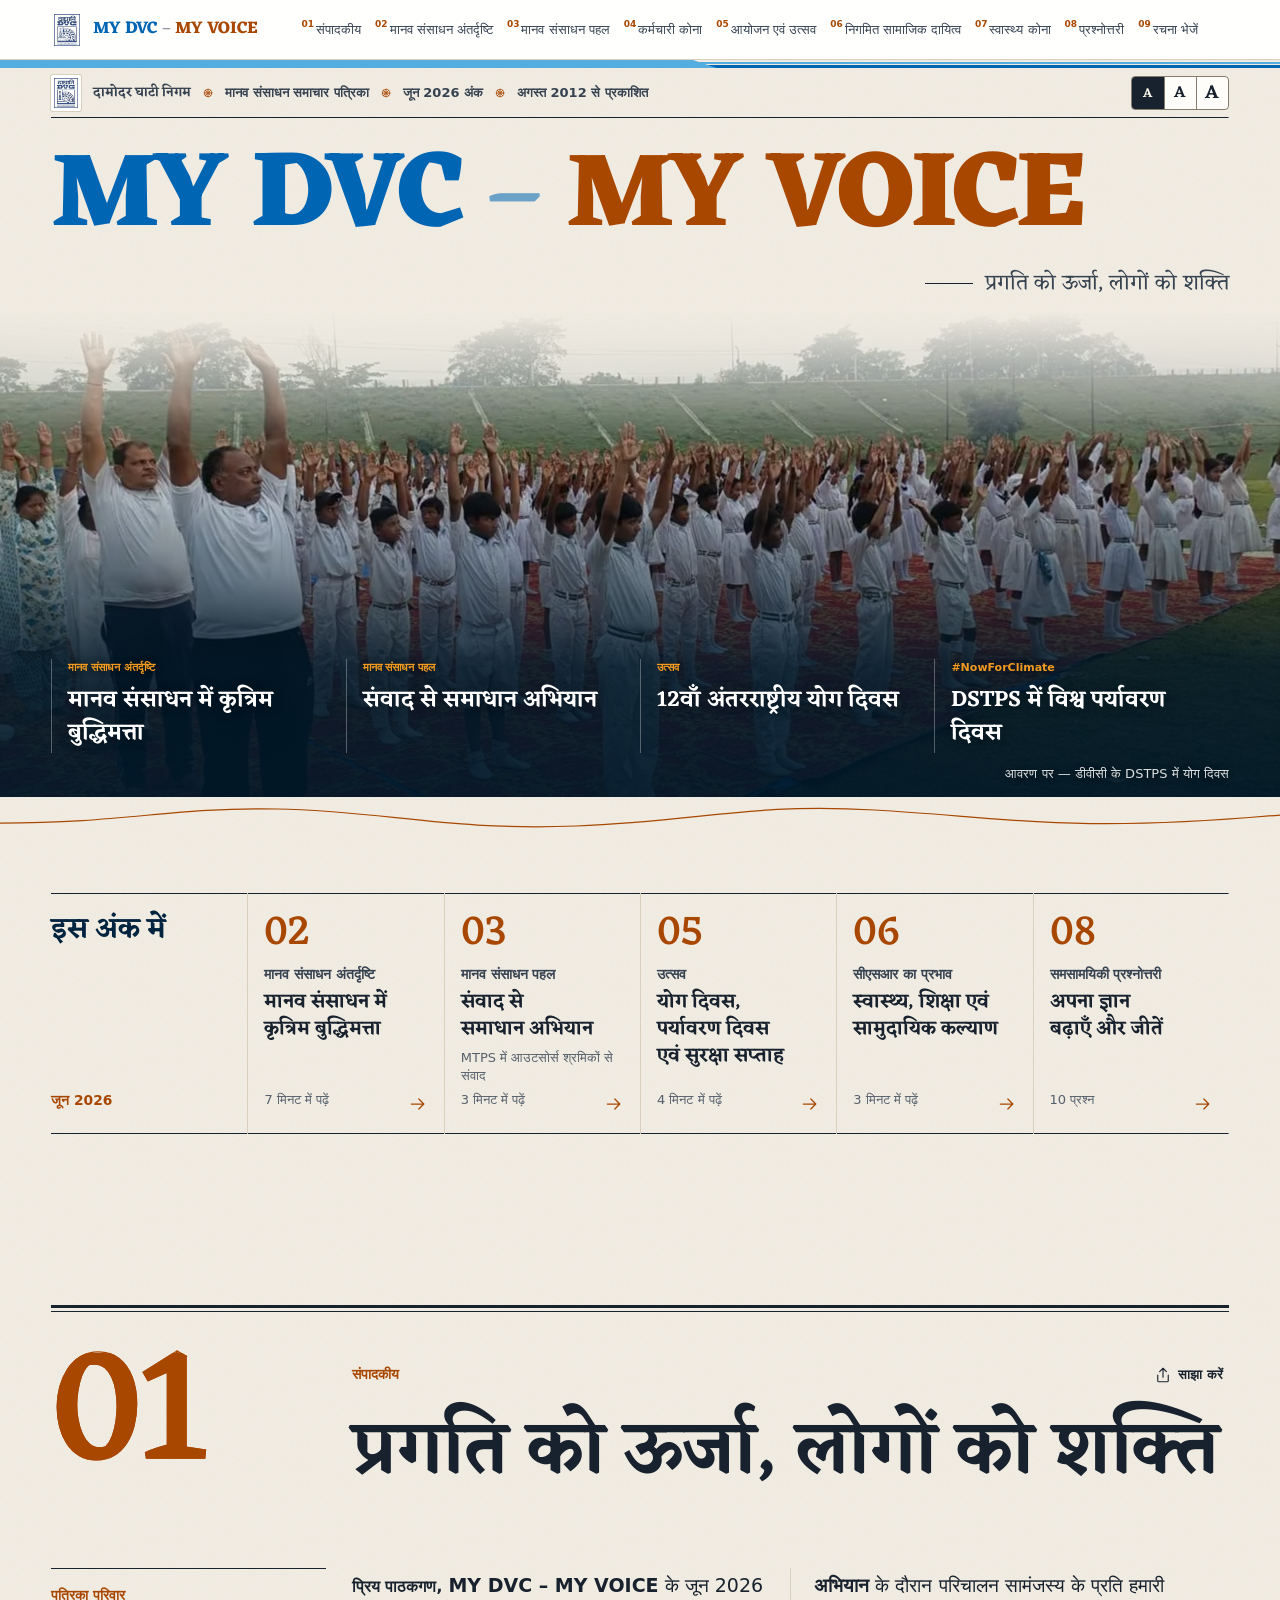
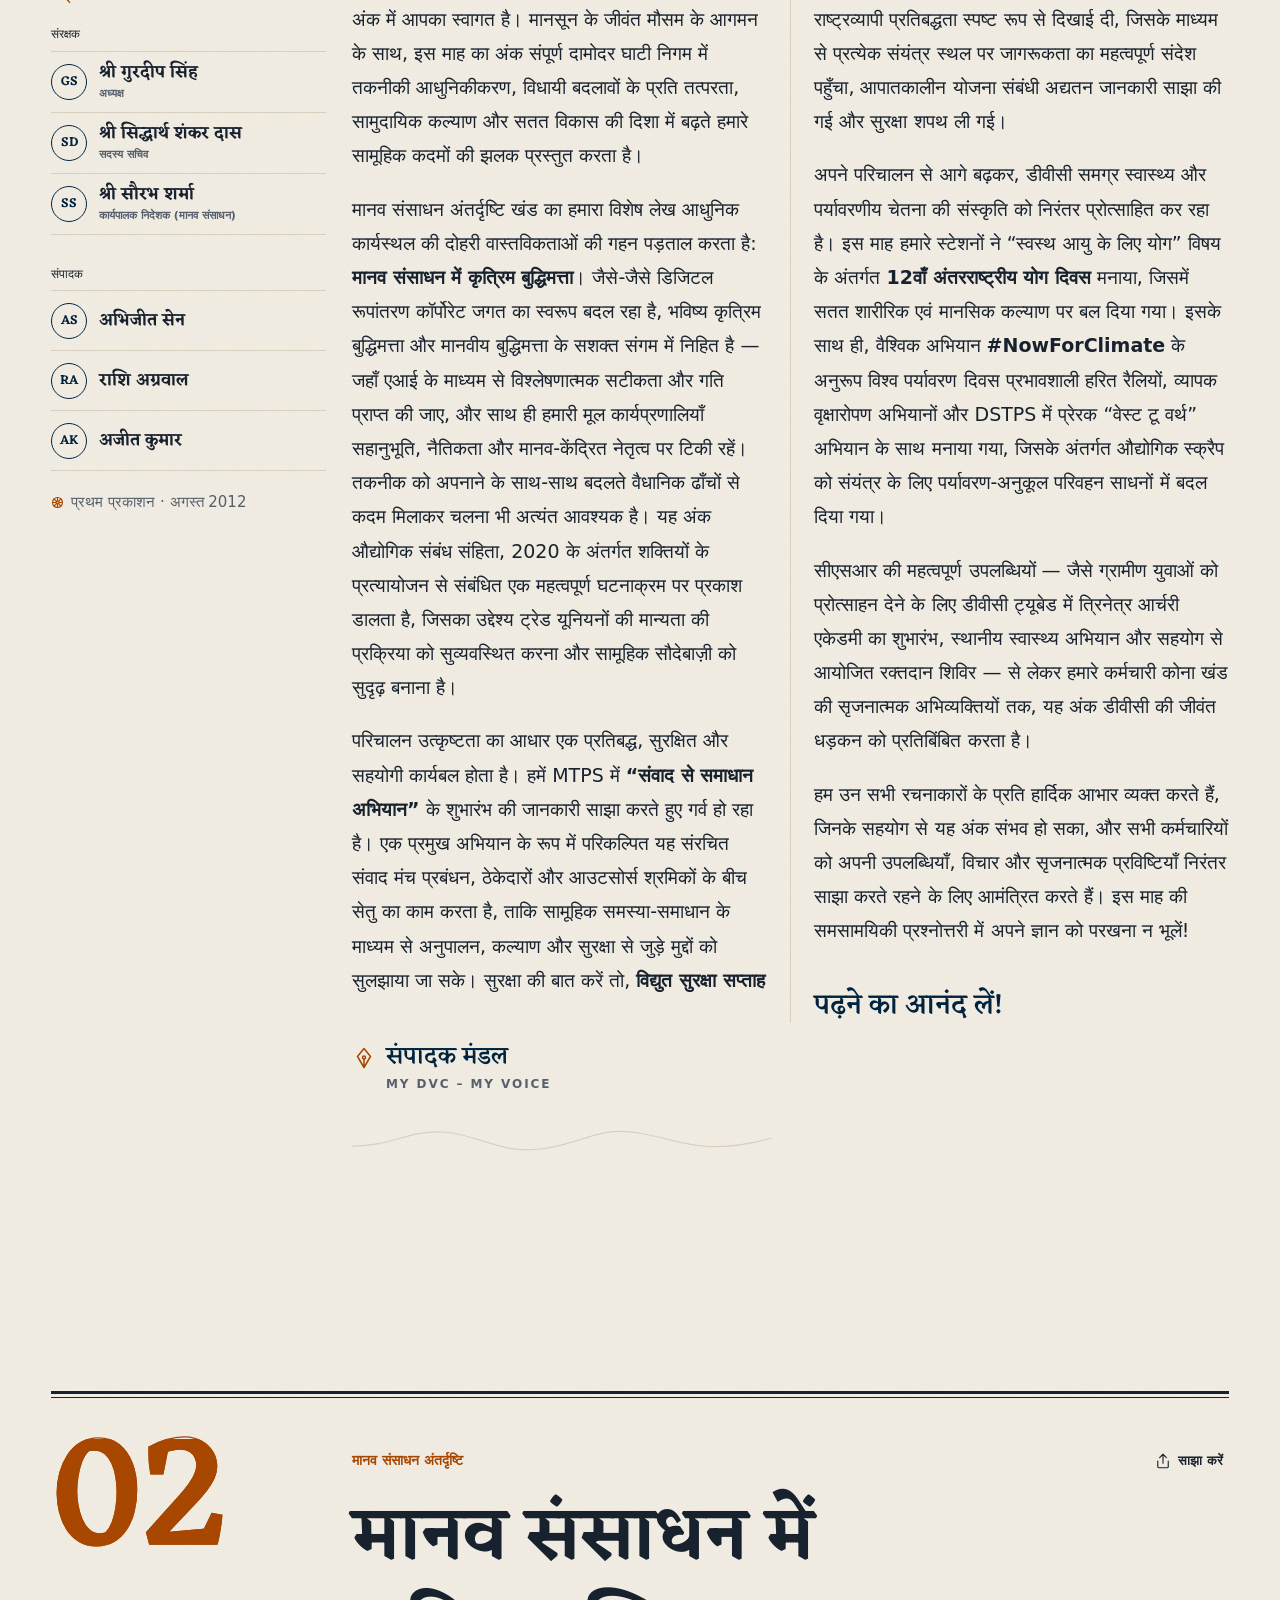
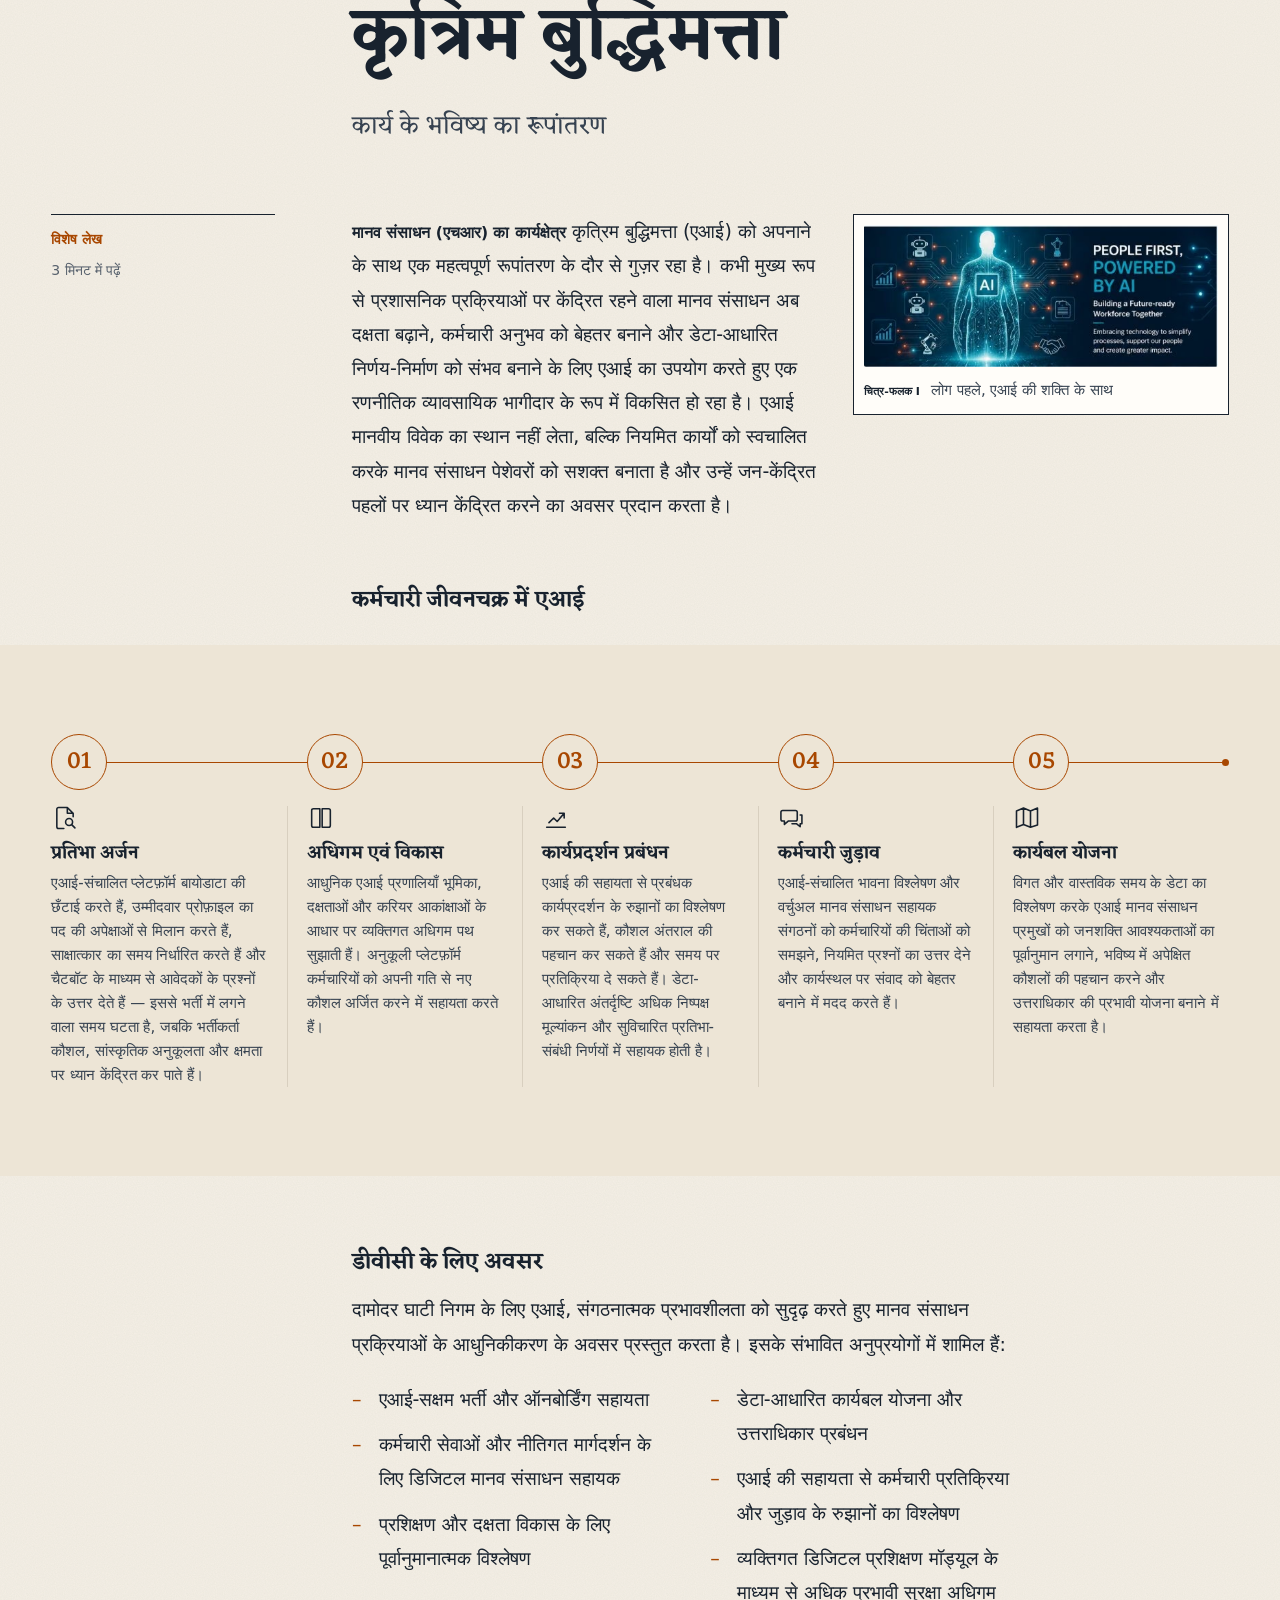
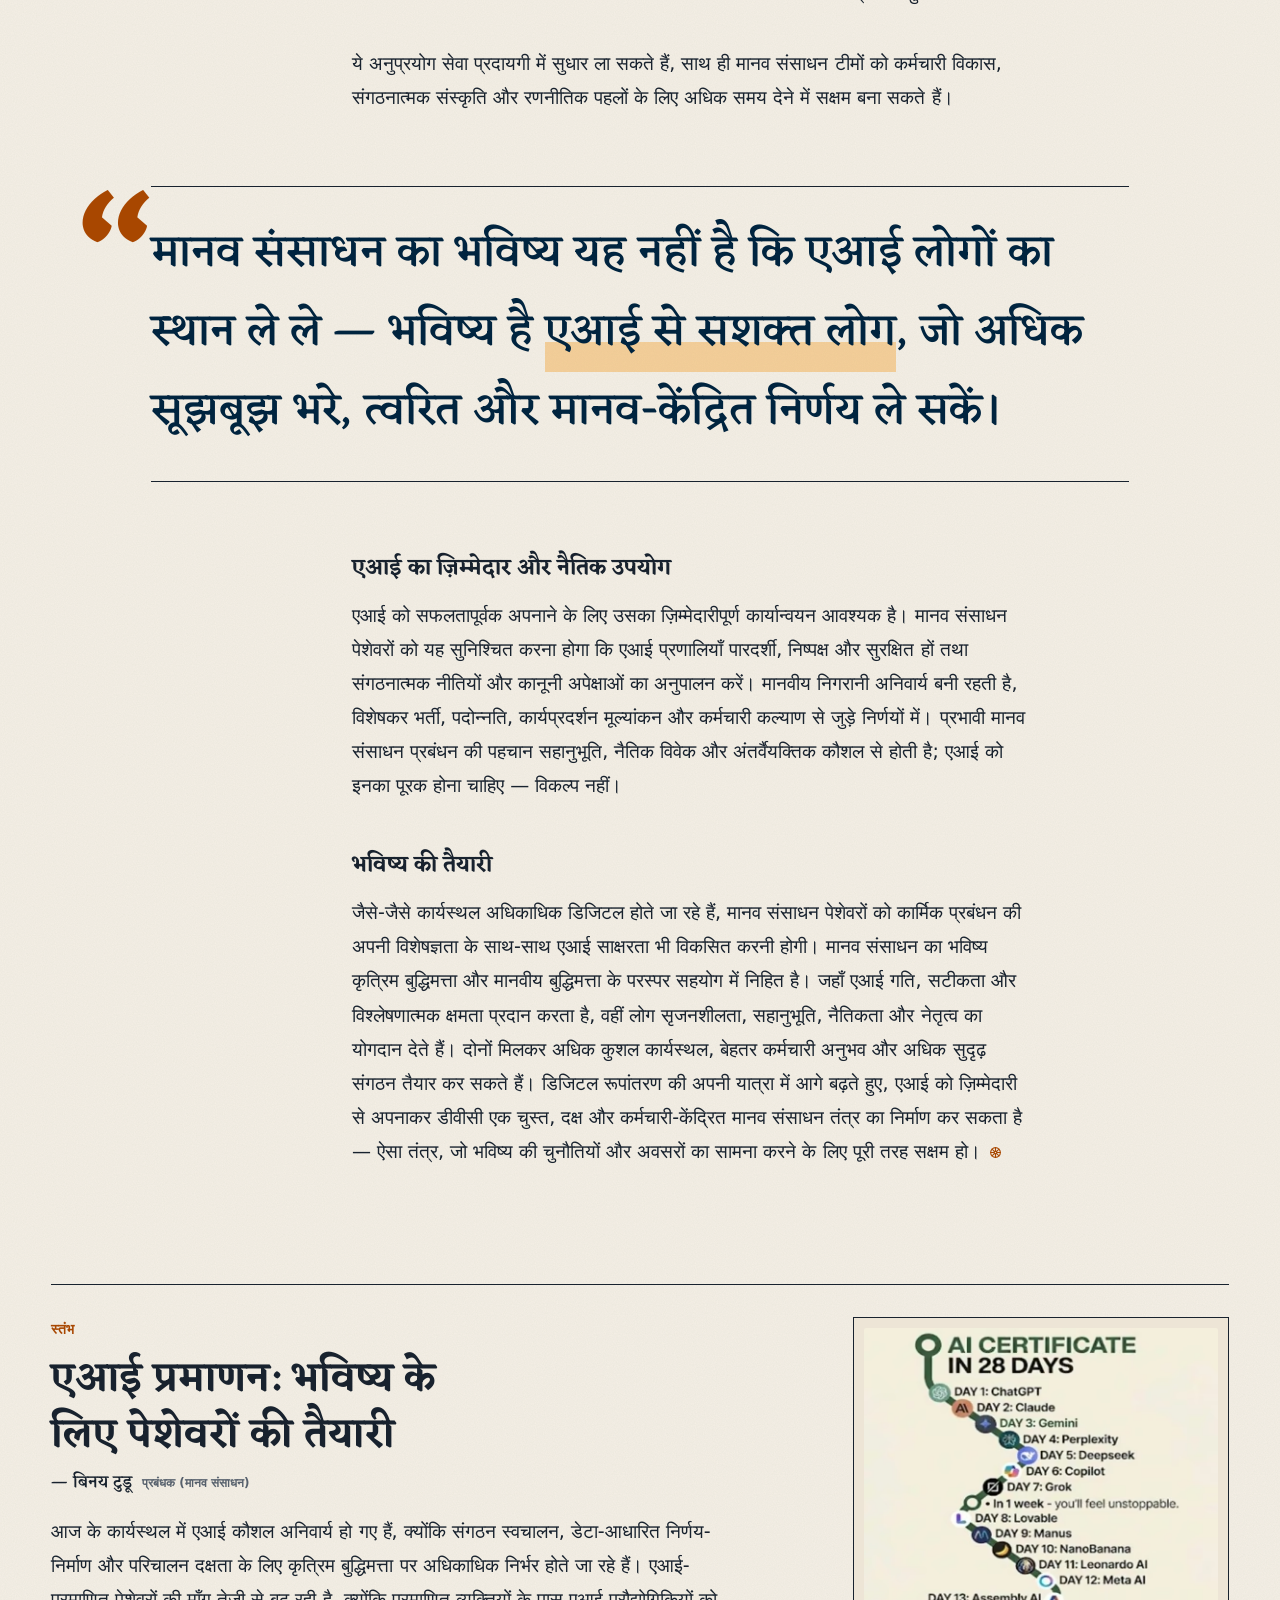
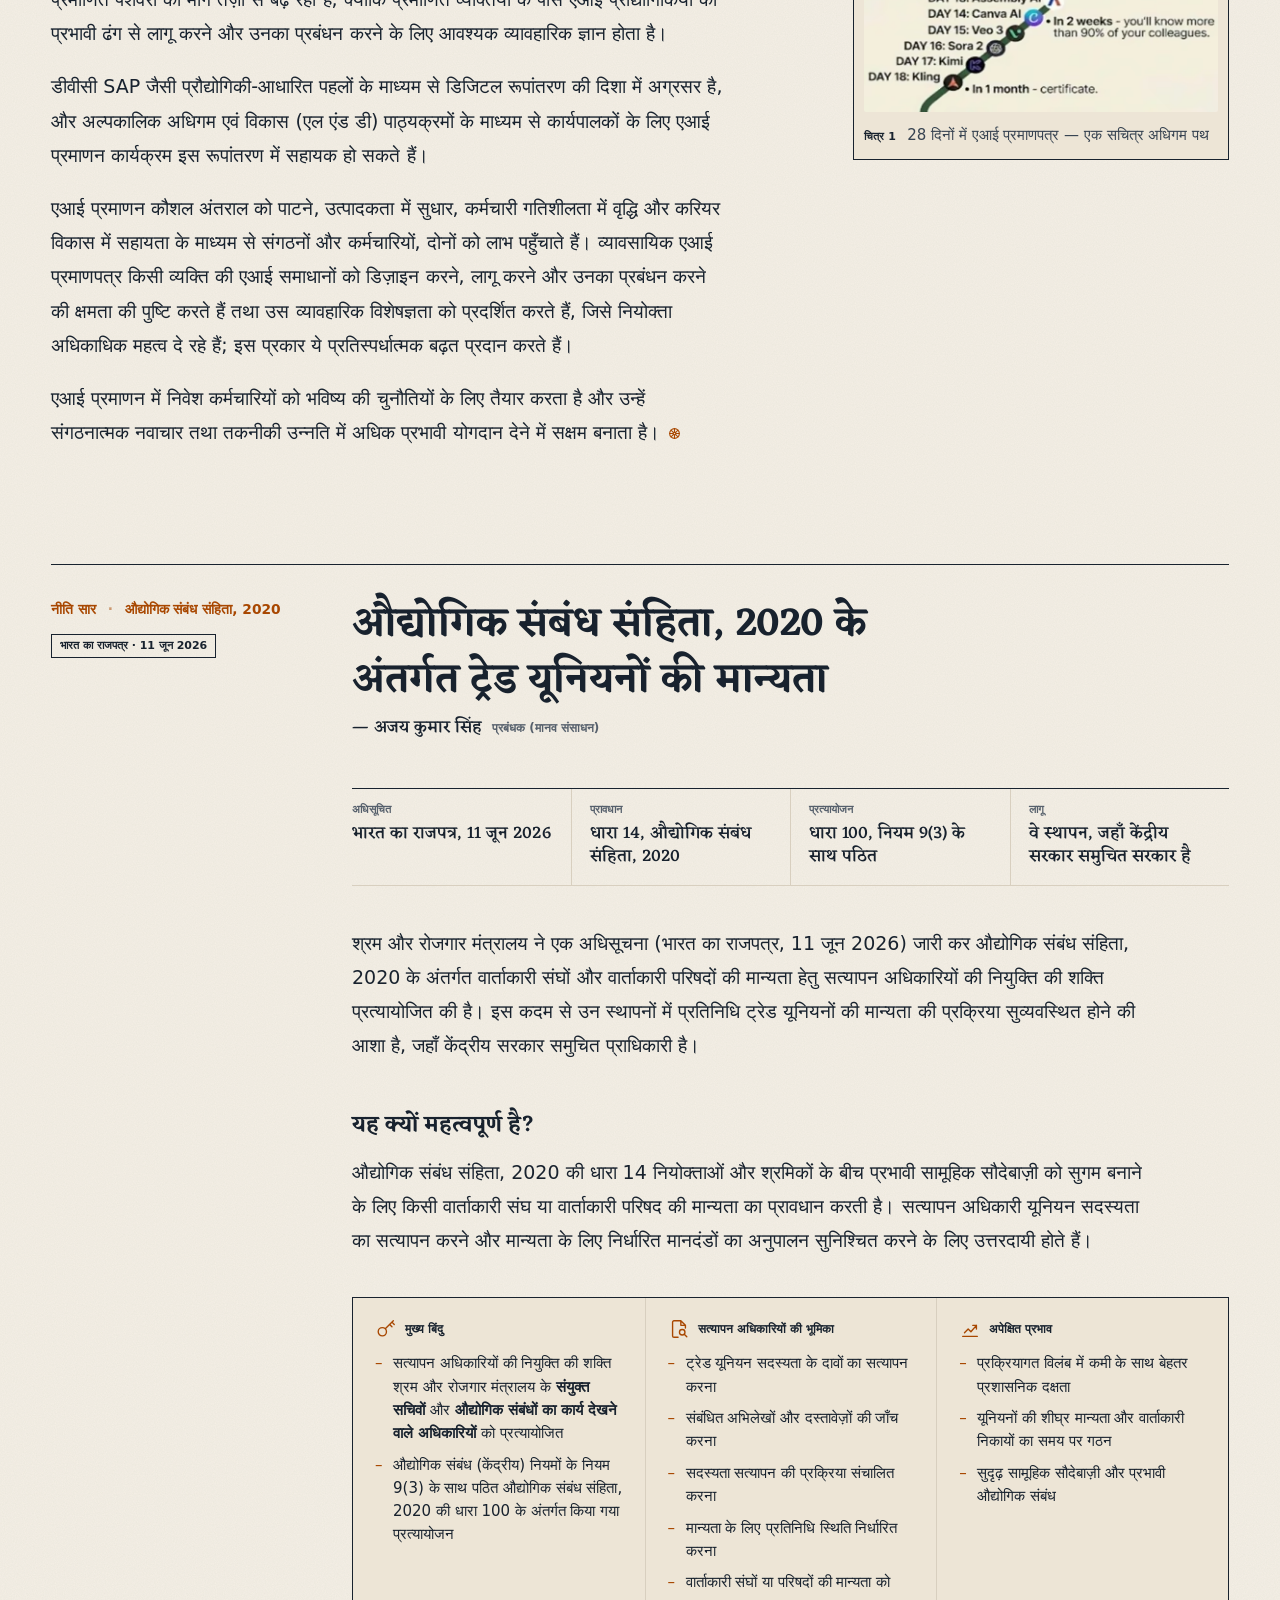
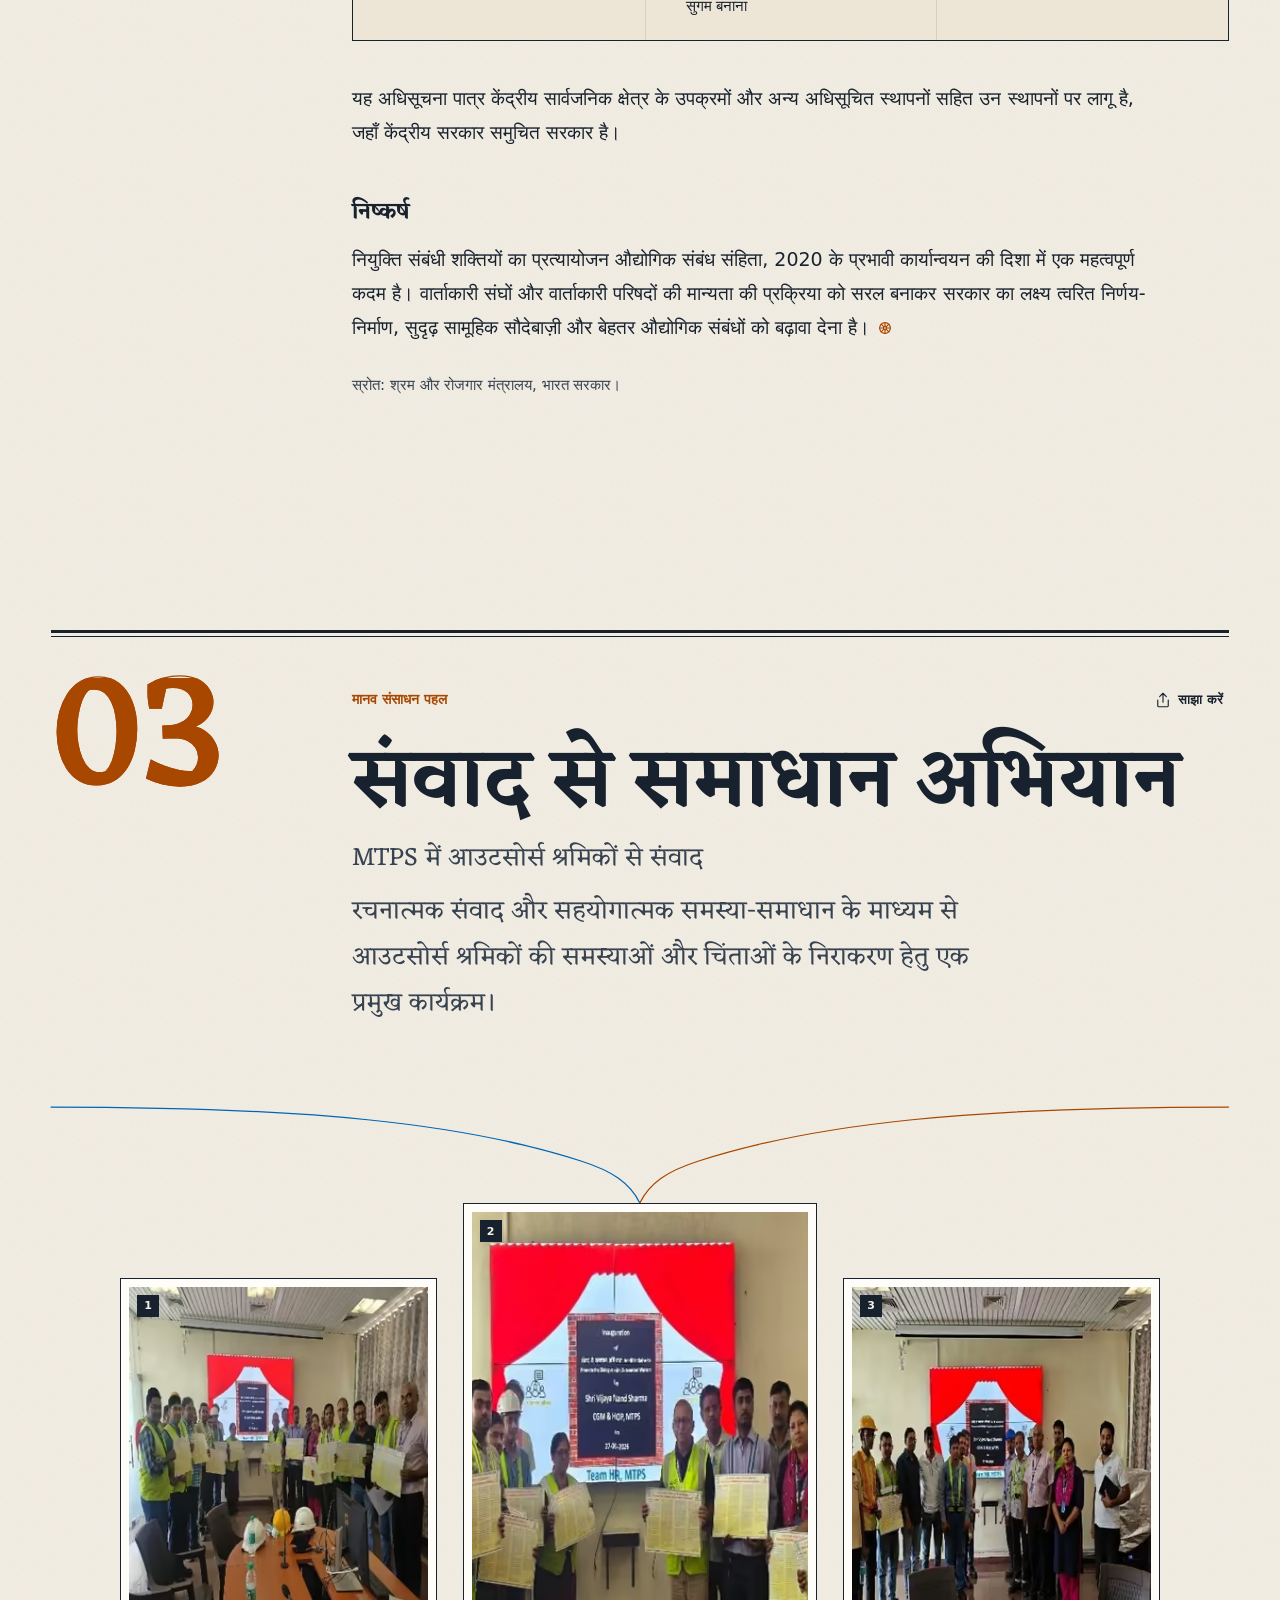
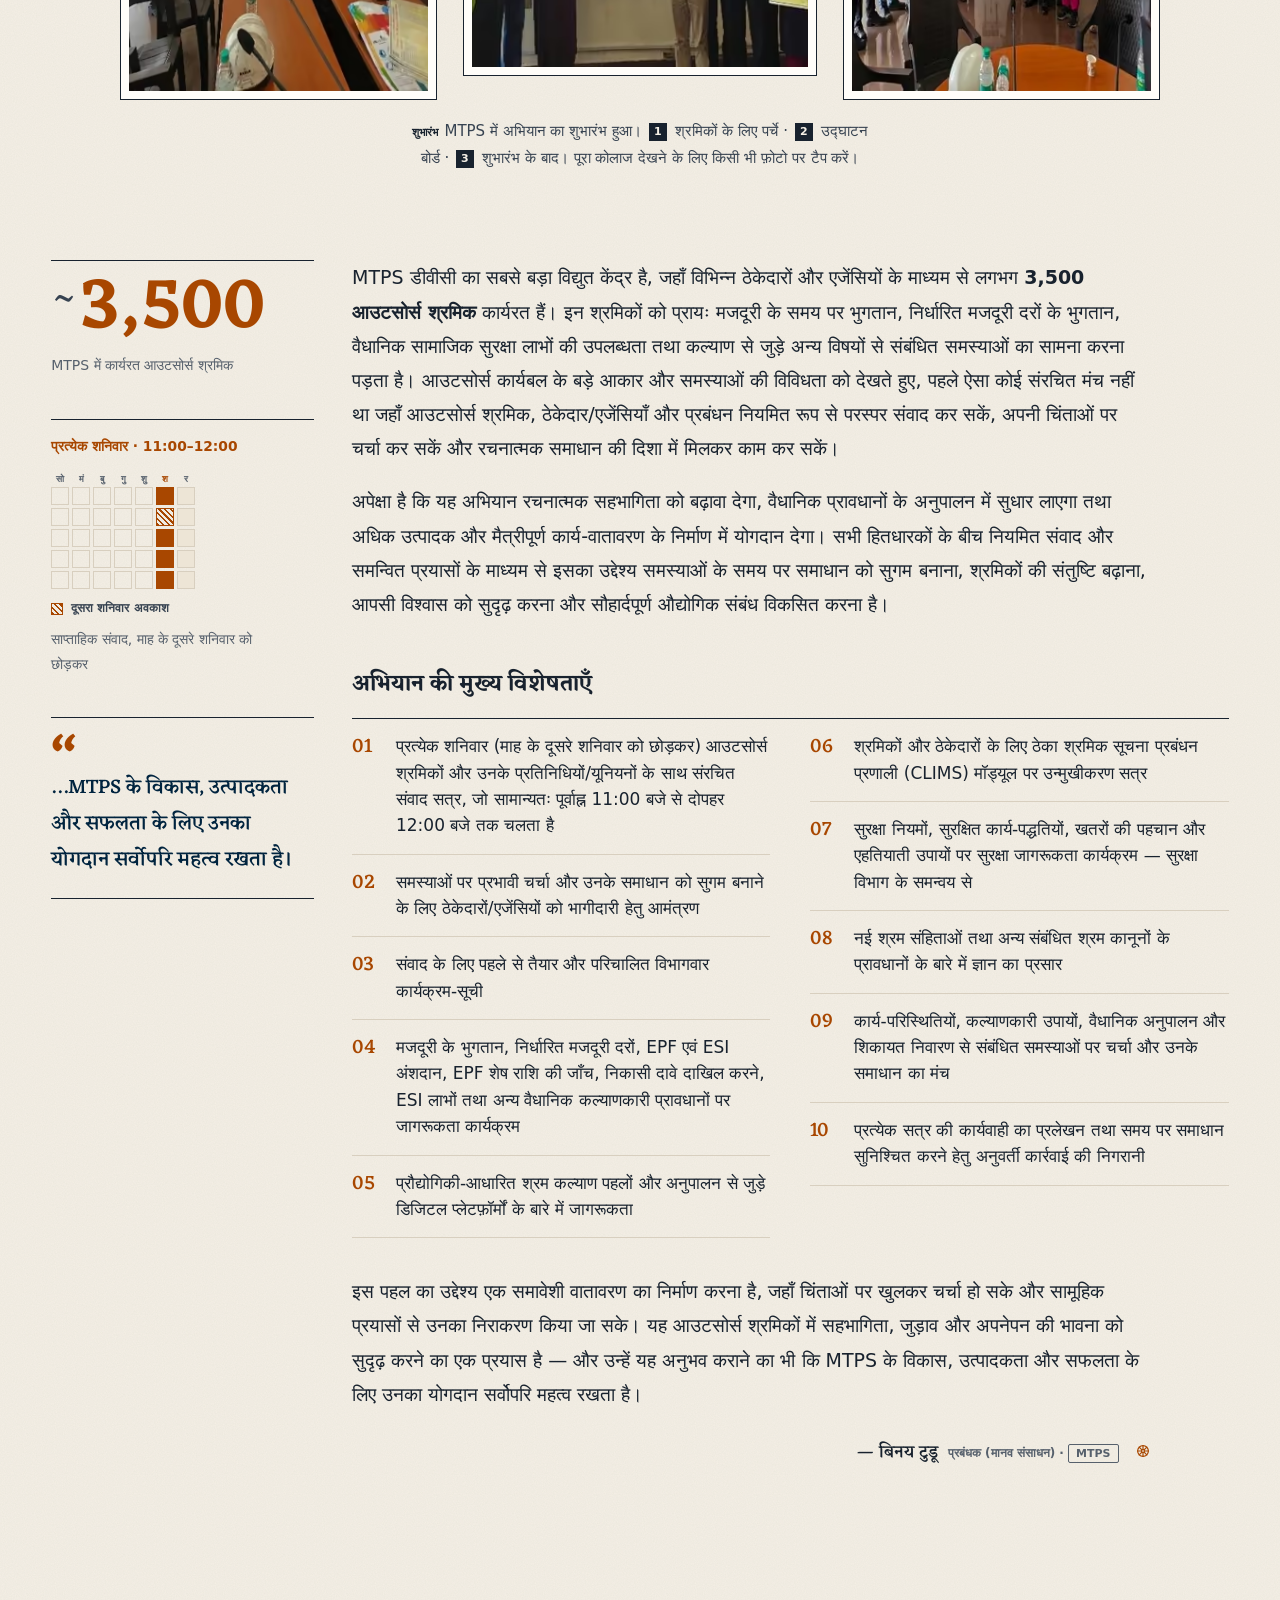
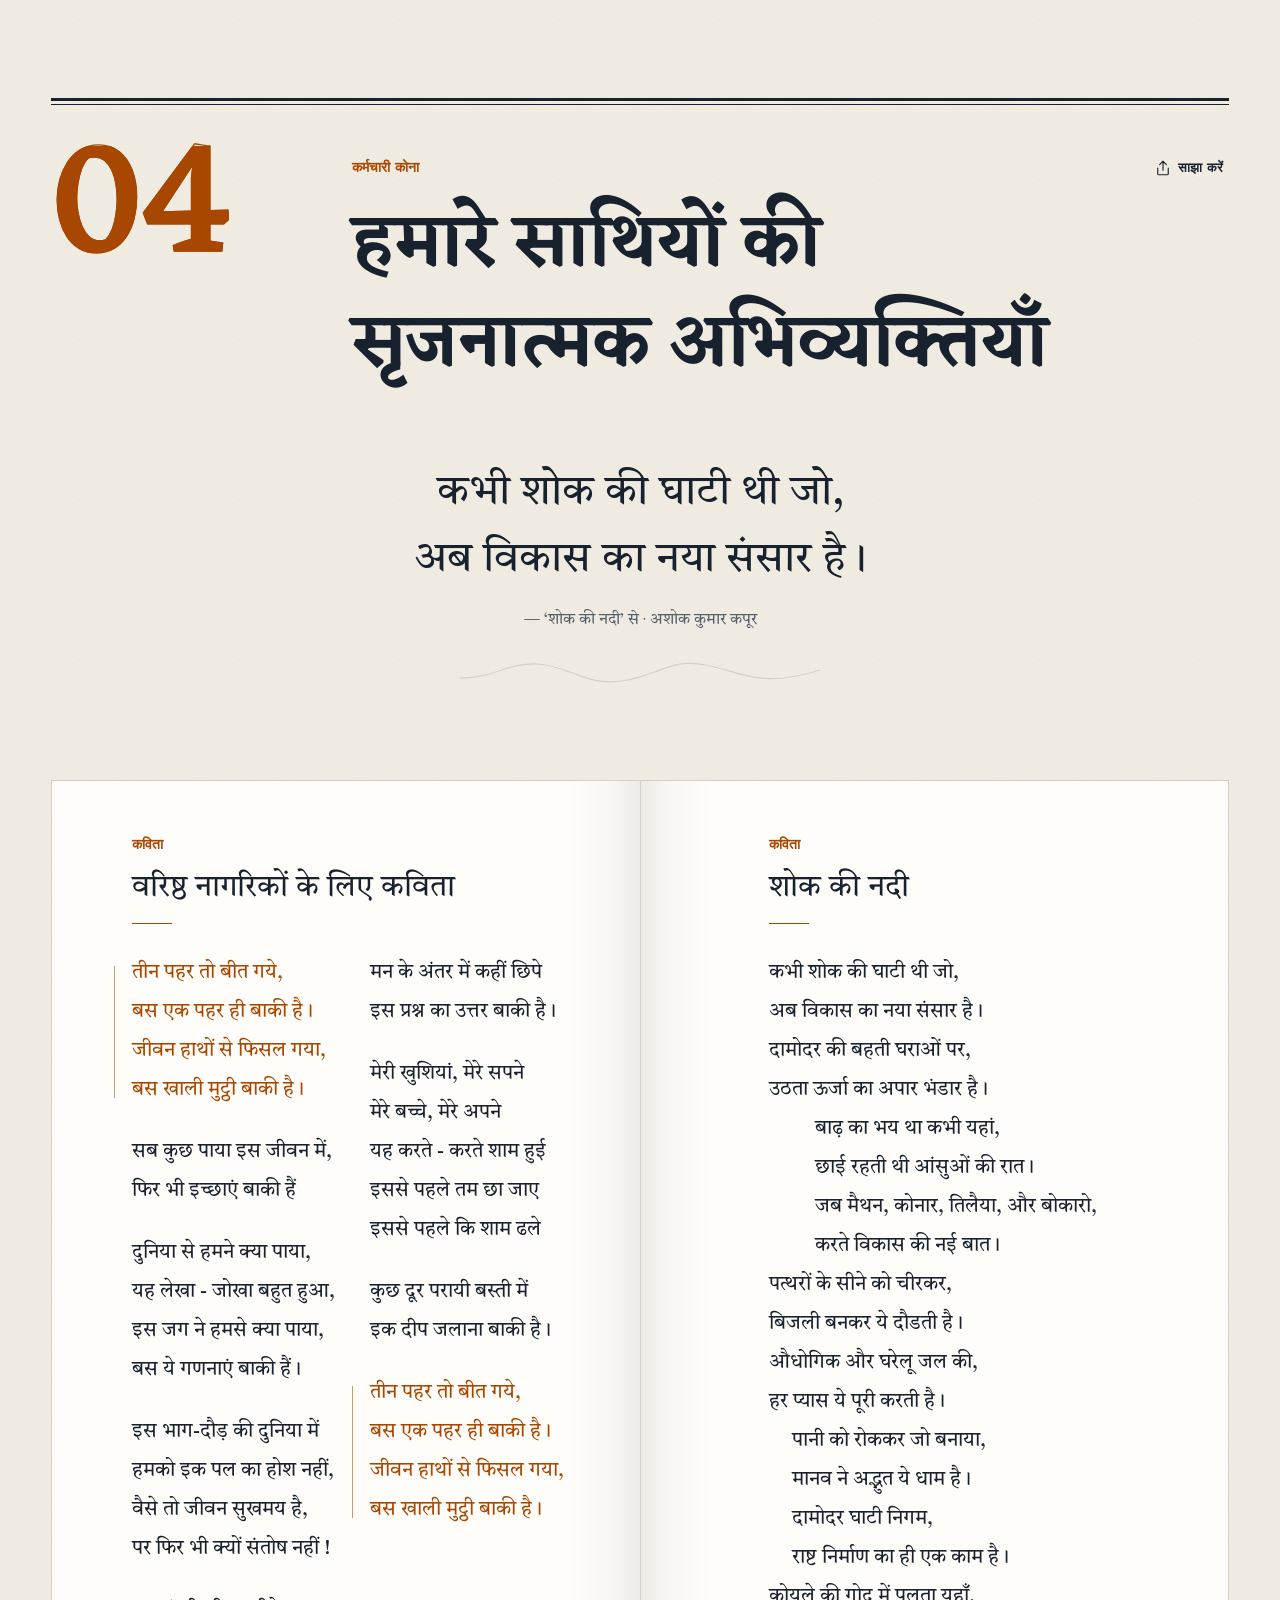
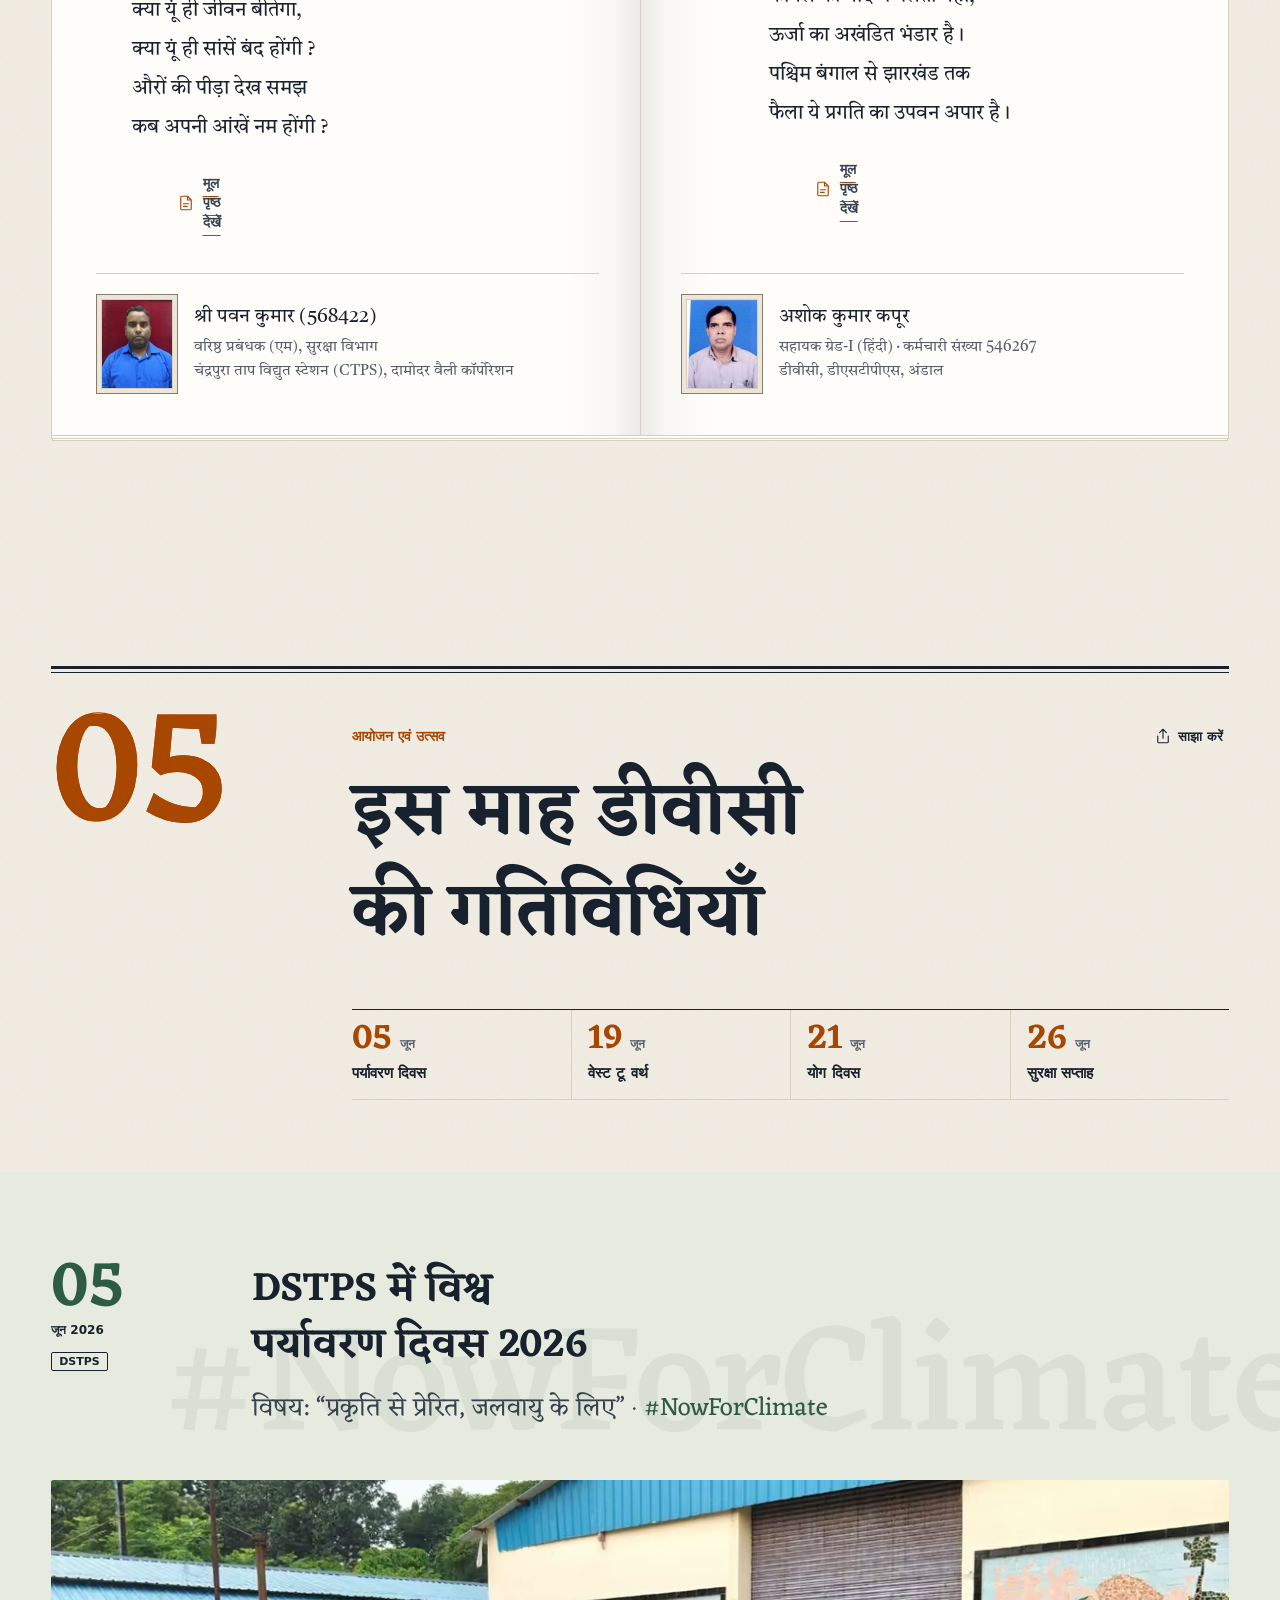
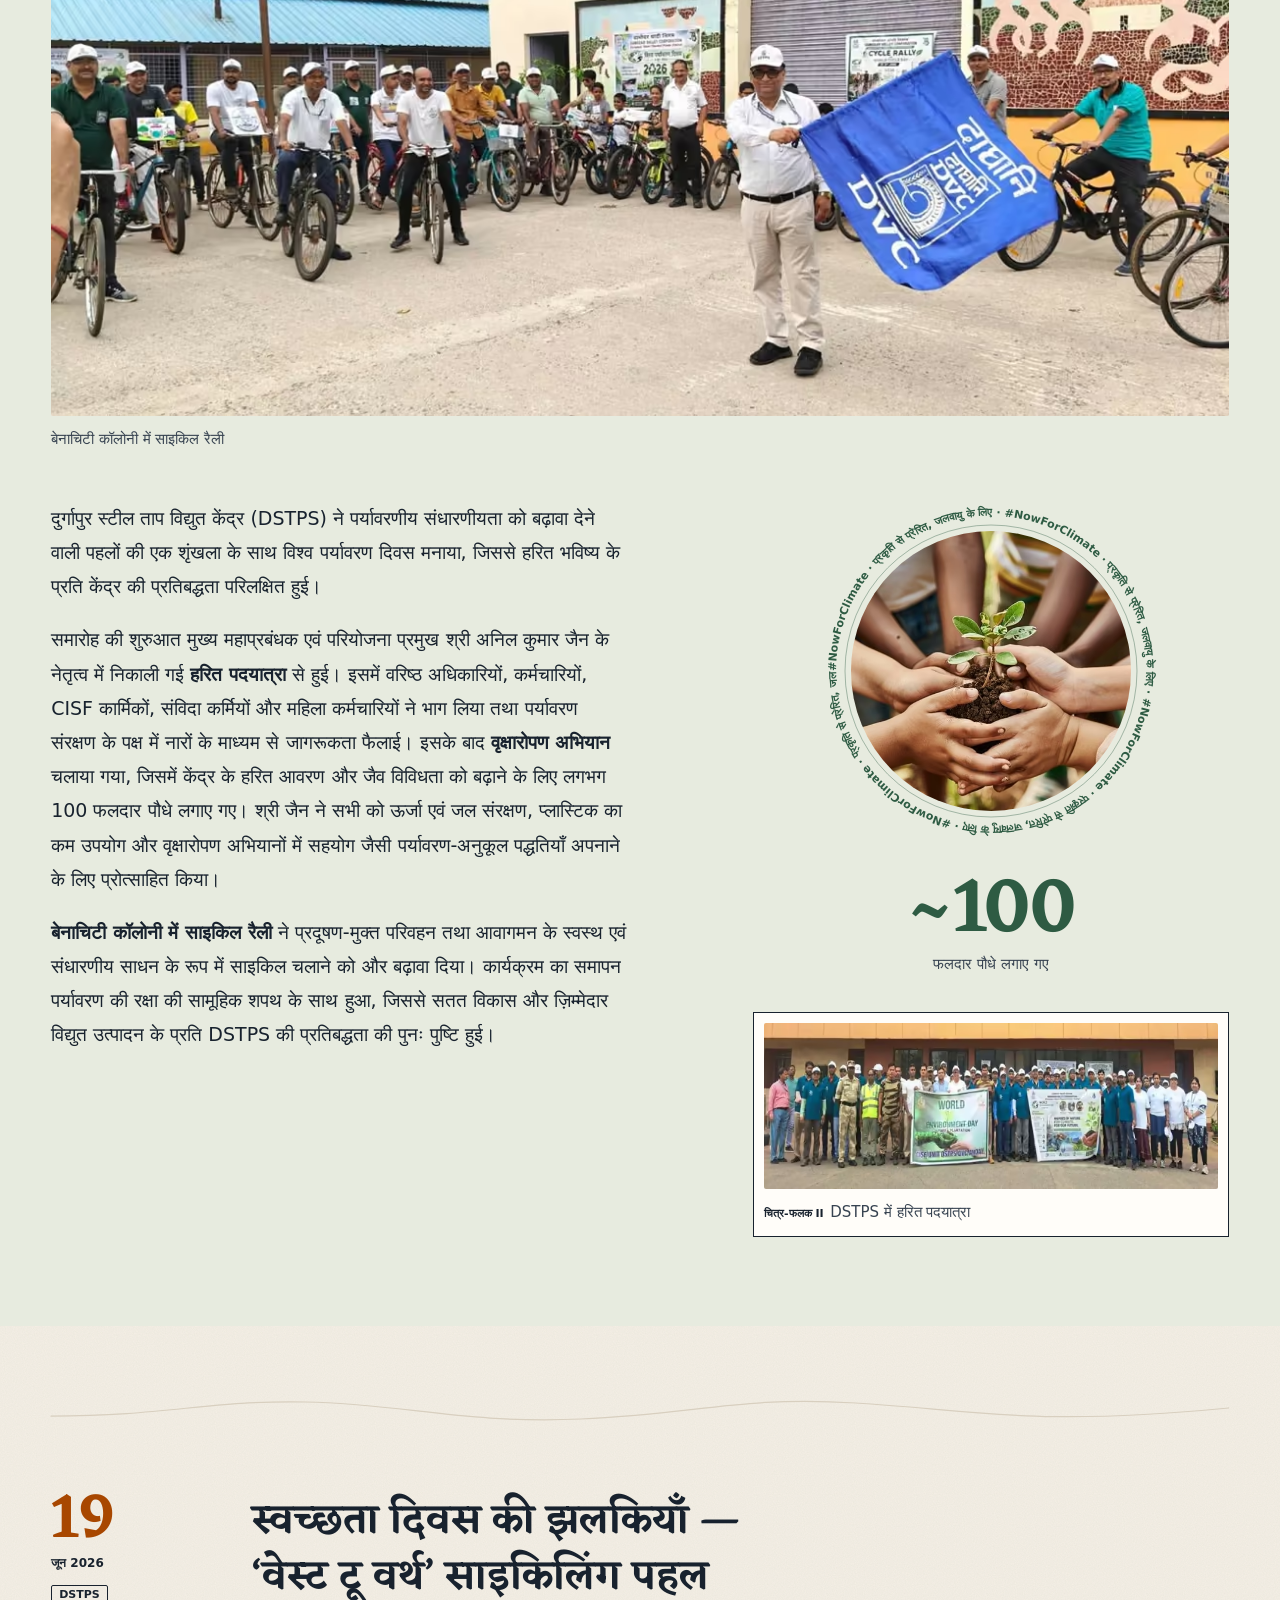
==== commit 44e38326: "Hindi polish: kicker sizing, folio size, footer line height, 24h times, Hindi error fallback - Inner" ====
--- a/index.html
+++ b/index.html
@@ -28,7 +28,7 @@
 <link rel="preconnect" href="https://zouhduusxgdmzmuiianb.supabase.co" crossorigin>
 <link rel="stylesheet" href="https://fonts.googleapis.com/css2?family=Eczar:wght@400..800&family=Tiro+Devanagari+Hindi&display=swap">
 <link rel="stylesheet" href="https://fonts.googleapis.com/css2?family=Noto+Sans:ital,wght@0,400..700;1,400..700&display=optional">
-<link rel="stylesheet" href="css/style.css?v=a2f239fb0d">
+<link rel="stylesheet" href="css/style.css?v=45f14d835e">
 </head>
 <body class="page-issue">
 <a class="skip-link" href="#main">मुख्य सामग्री पर जाएँ</a>
@@ -642,7 +642,7 @@
             <svg class="ring" viewBox="0 0 340 340" aria-hidden="true" focusable="false">
               <defs><path id="ringPath" d="M170 170 m-155 0 a155 155 0 1 1 310 0 a155 155 0 1 1 -310 0"/></defs>
               <circle cx="170" cy="170" r="146"/>
-              <text><textPath href="#ringPath">#NowForClimate · प्रकृति से प्रेरित, जलवायु के लिए · #NowForClimate · प्रकृति से प्रेरित, जलवायु के लिए · #NowForClimate · प्रकृति से प्रेरित, जलवायु के लिए ·</textPath></text>
+              <text><textPath href="#ringPath">#NowForClimate · प्रकृति से प्रेरित, जलवायु के लिए · #NowForClimate · प्रकृति से प्रेरित, जलवायु के लिए · #NowForClimate · प्रकृति से प्रेरित, जलवायु के लिए · #NowForClimate · प्रकृति से प्रेरित, जलवायु के लिए</textPath></text>
             </svg>
           </figure>
           <div class="num-stat">
@@ -1396,7 +1396,7 @@
 
 <script defer src="https://cdn.jsdelivr.net/npm/@supabase/supabase-js@2.117.2/dist/umd/supabase.min.js"></script>
 <script defer src="js/config.js?v=a480cc80ef"></script>
-<script defer src="js/auth.js?v=1d3652c6bf"></script>
+<script defer src="js/auth.js?v=28861e7681"></script>
 <script defer src="js/main.js?v=7bff576112"></script>
 <script defer src="js/editorial.js?v=5d23e4ad02"></script>
 </body>
--- a/css/style.css
+++ b/css/style.css
@@ -1893,6 +1893,9 @@
 [lang="en"]{font-style:normal}
 #insights .feature-plate{width:min(100%,538px)}
 #insights .feature-plate img{width:100%}
+.kicker :lang(hi){font-size:1em}
+.folio-line span:not(.sep){font-size:13px;letter-spacing:0;text-transform:none}
+.foot-index .en{line-height:1.5}
 @keyframes mh-rise{from{opacity:0;transform:translateY(.32em)}}
 @keyframes settle{from{transform:scale(1.06)}}
 @keyframes fade-up{from{opacity:0;transform:translateY(12px)}}
